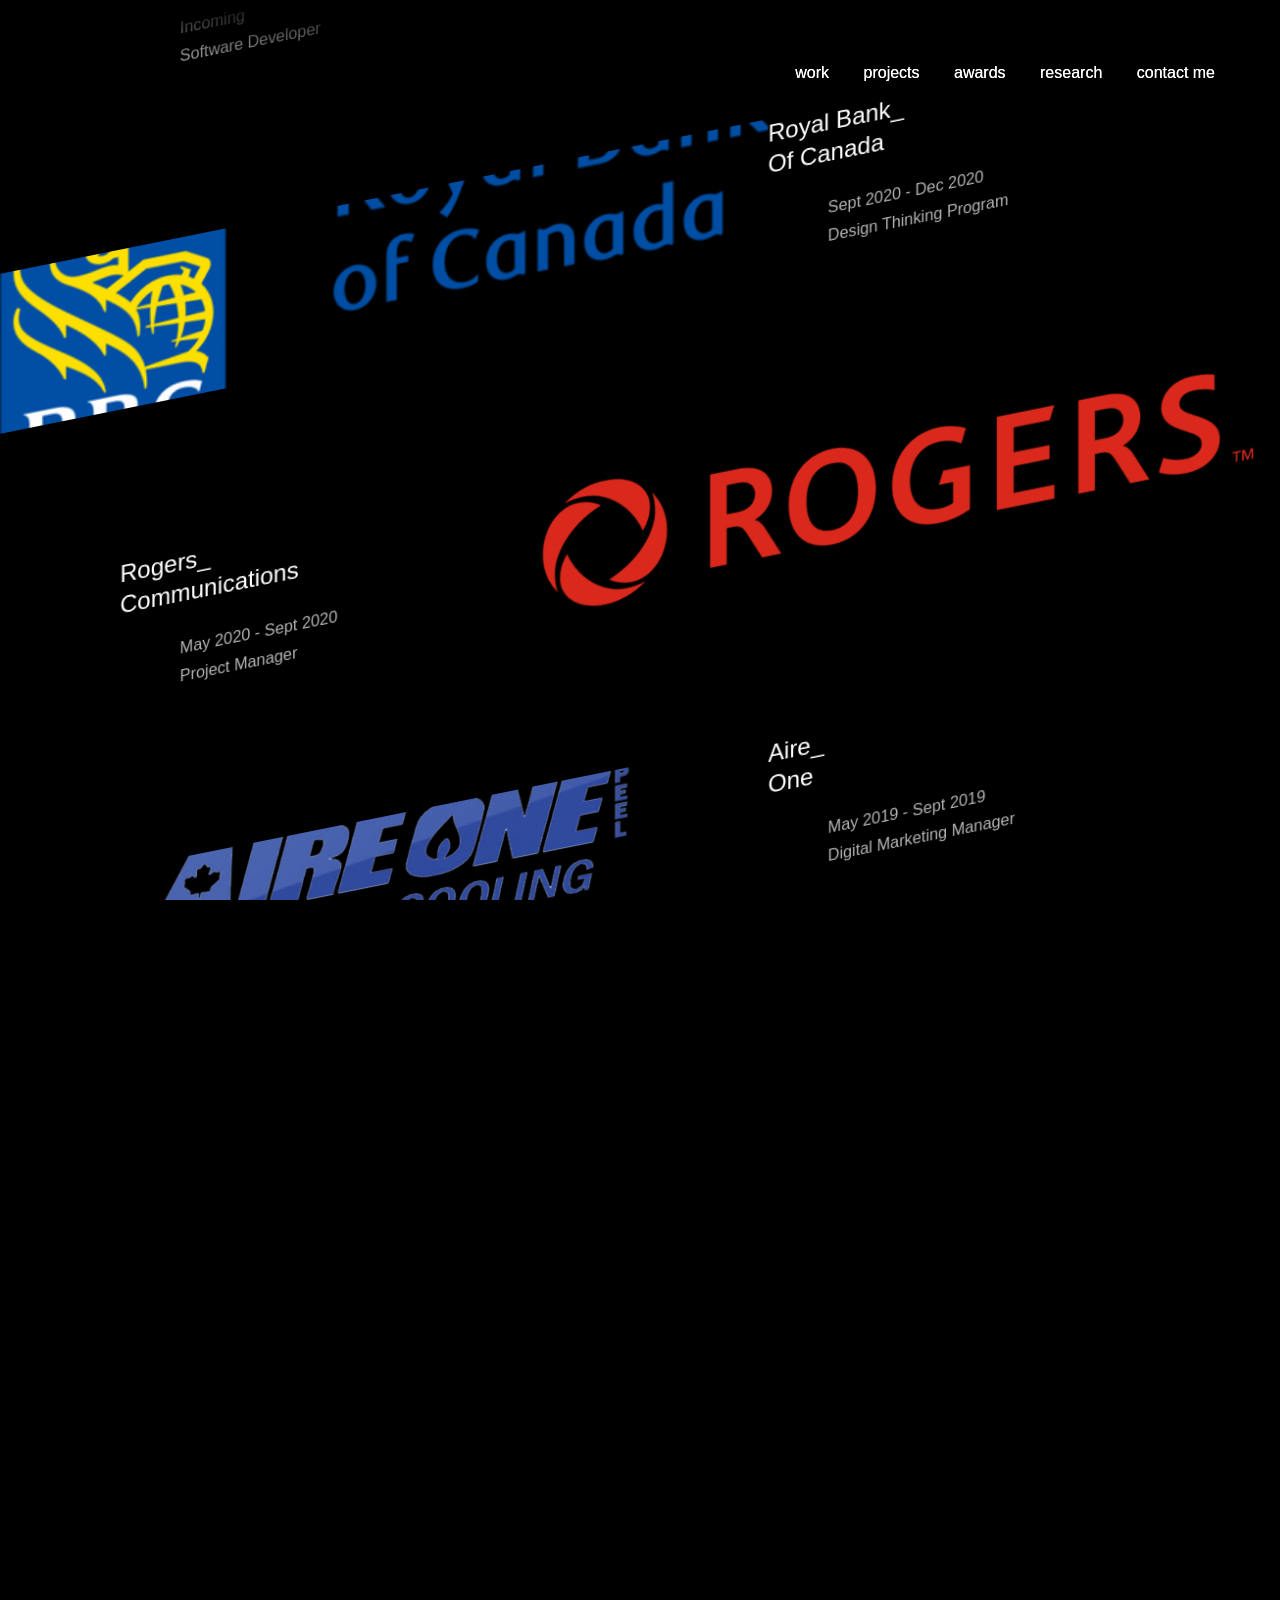
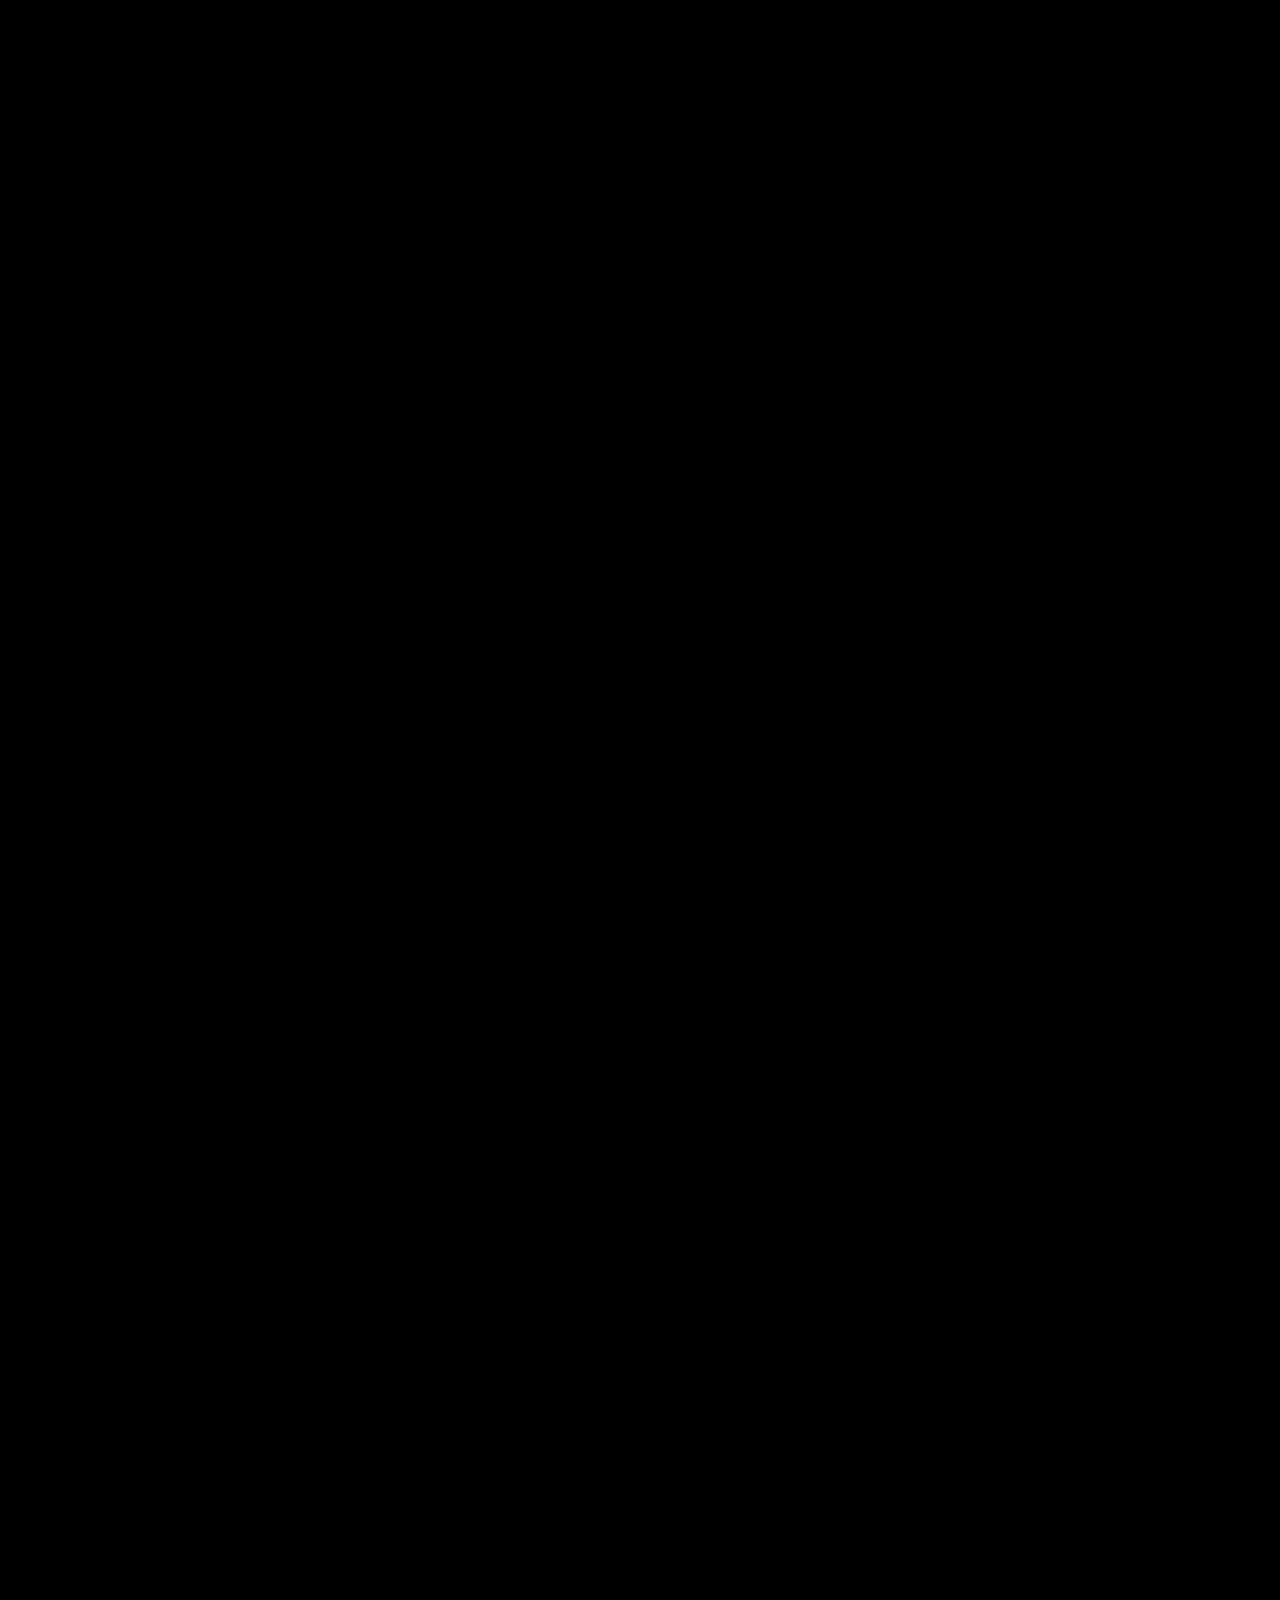
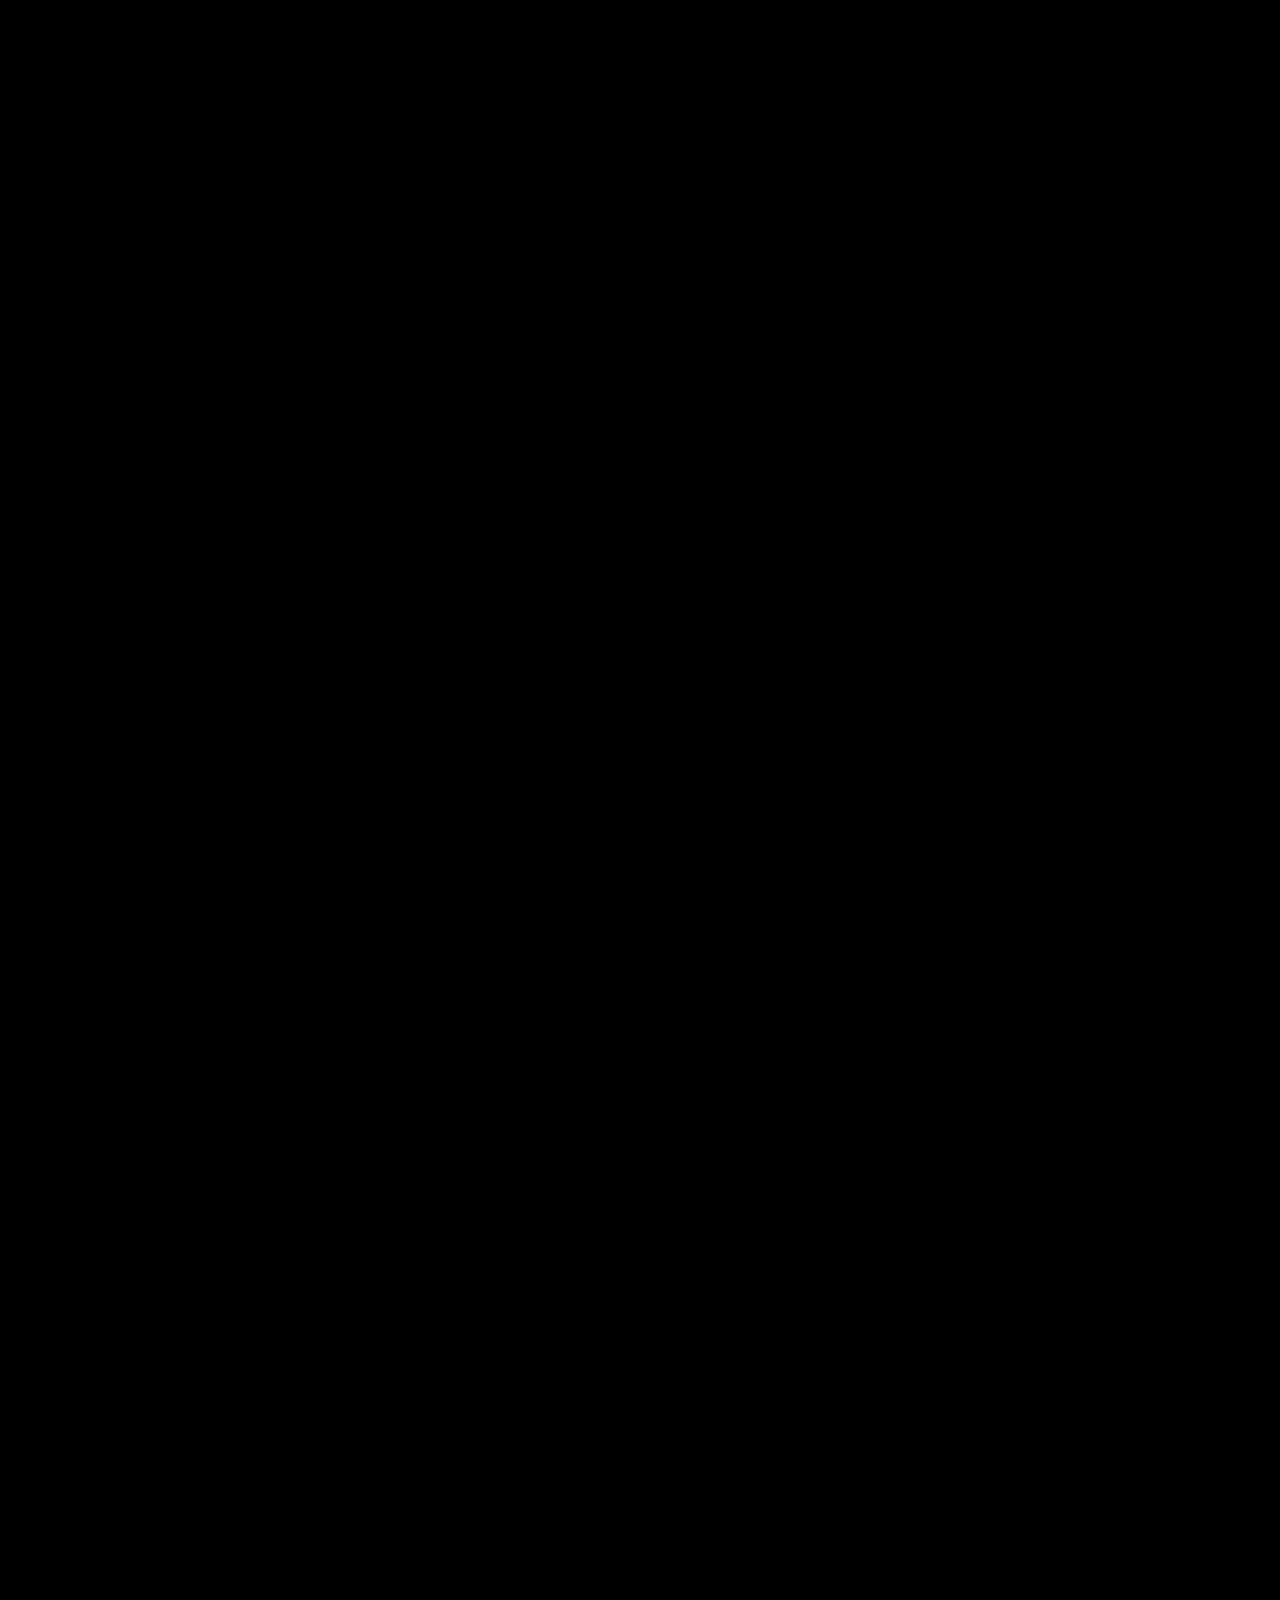
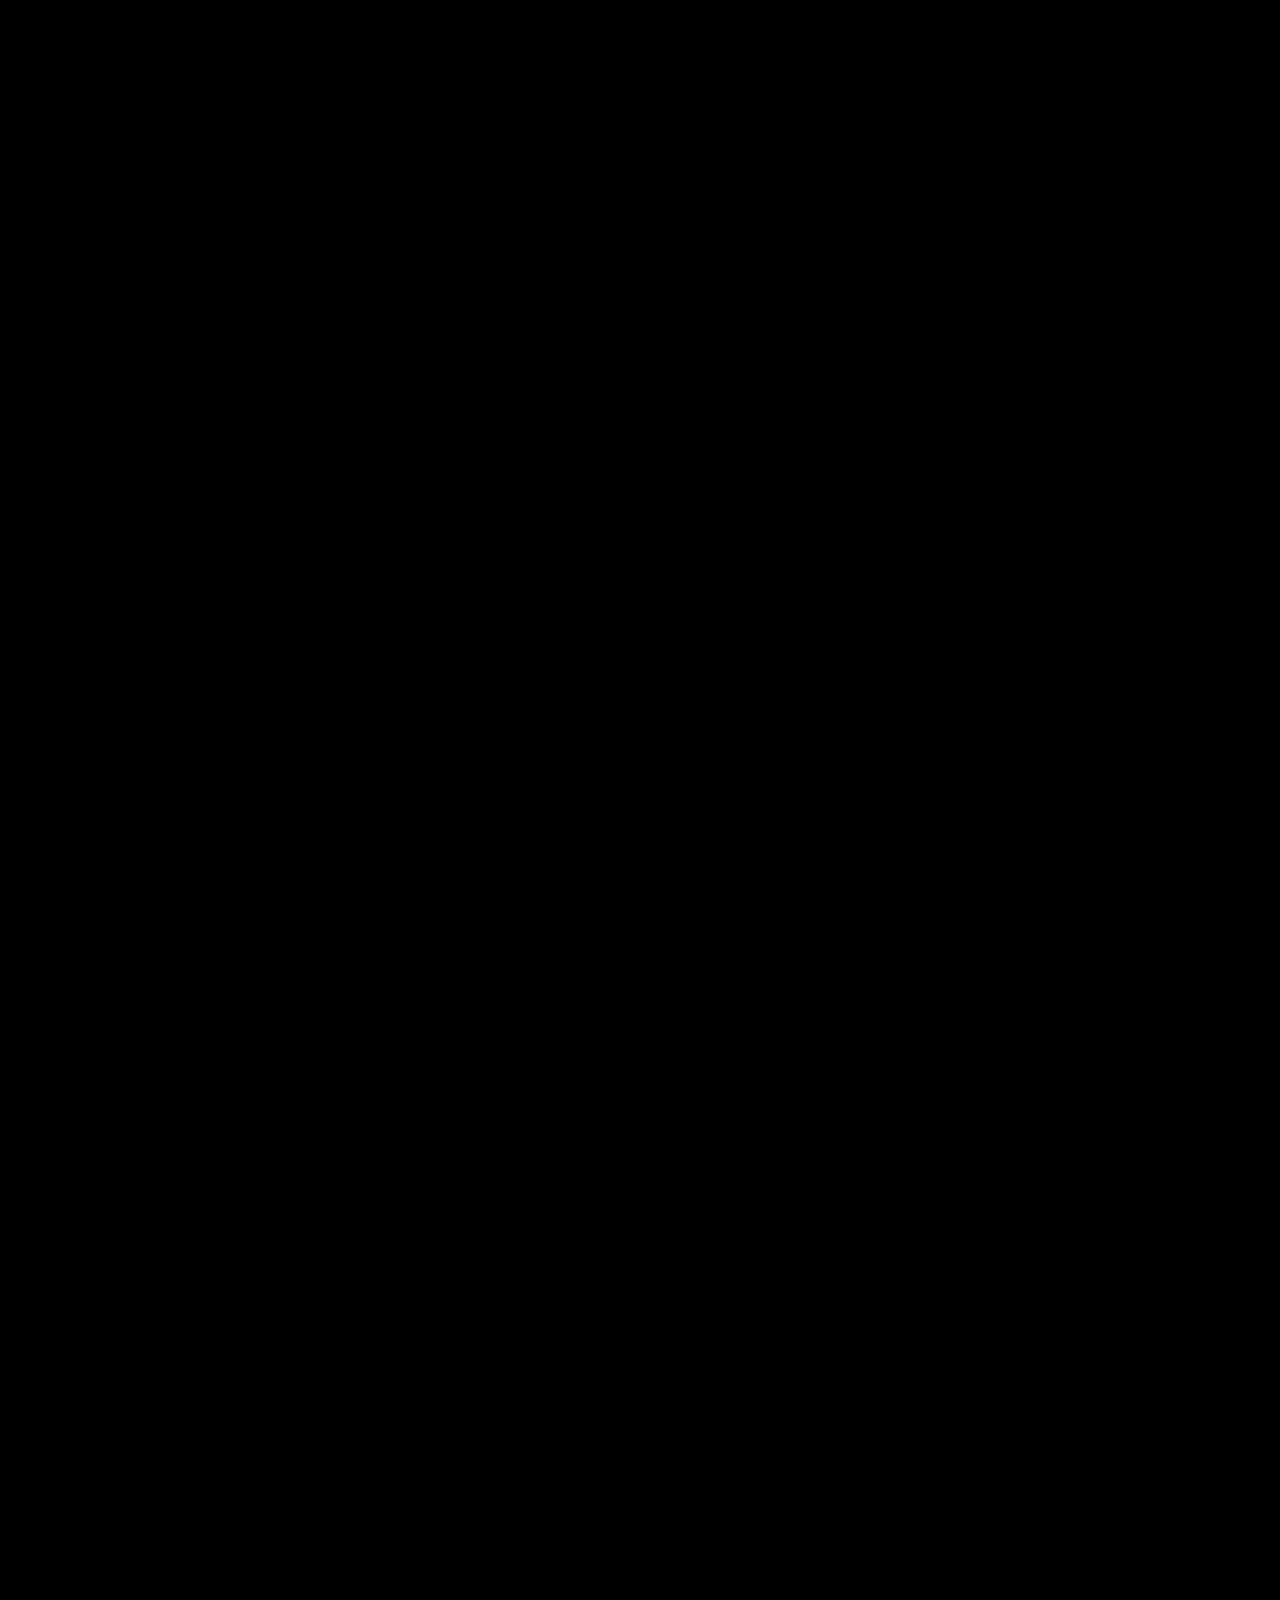
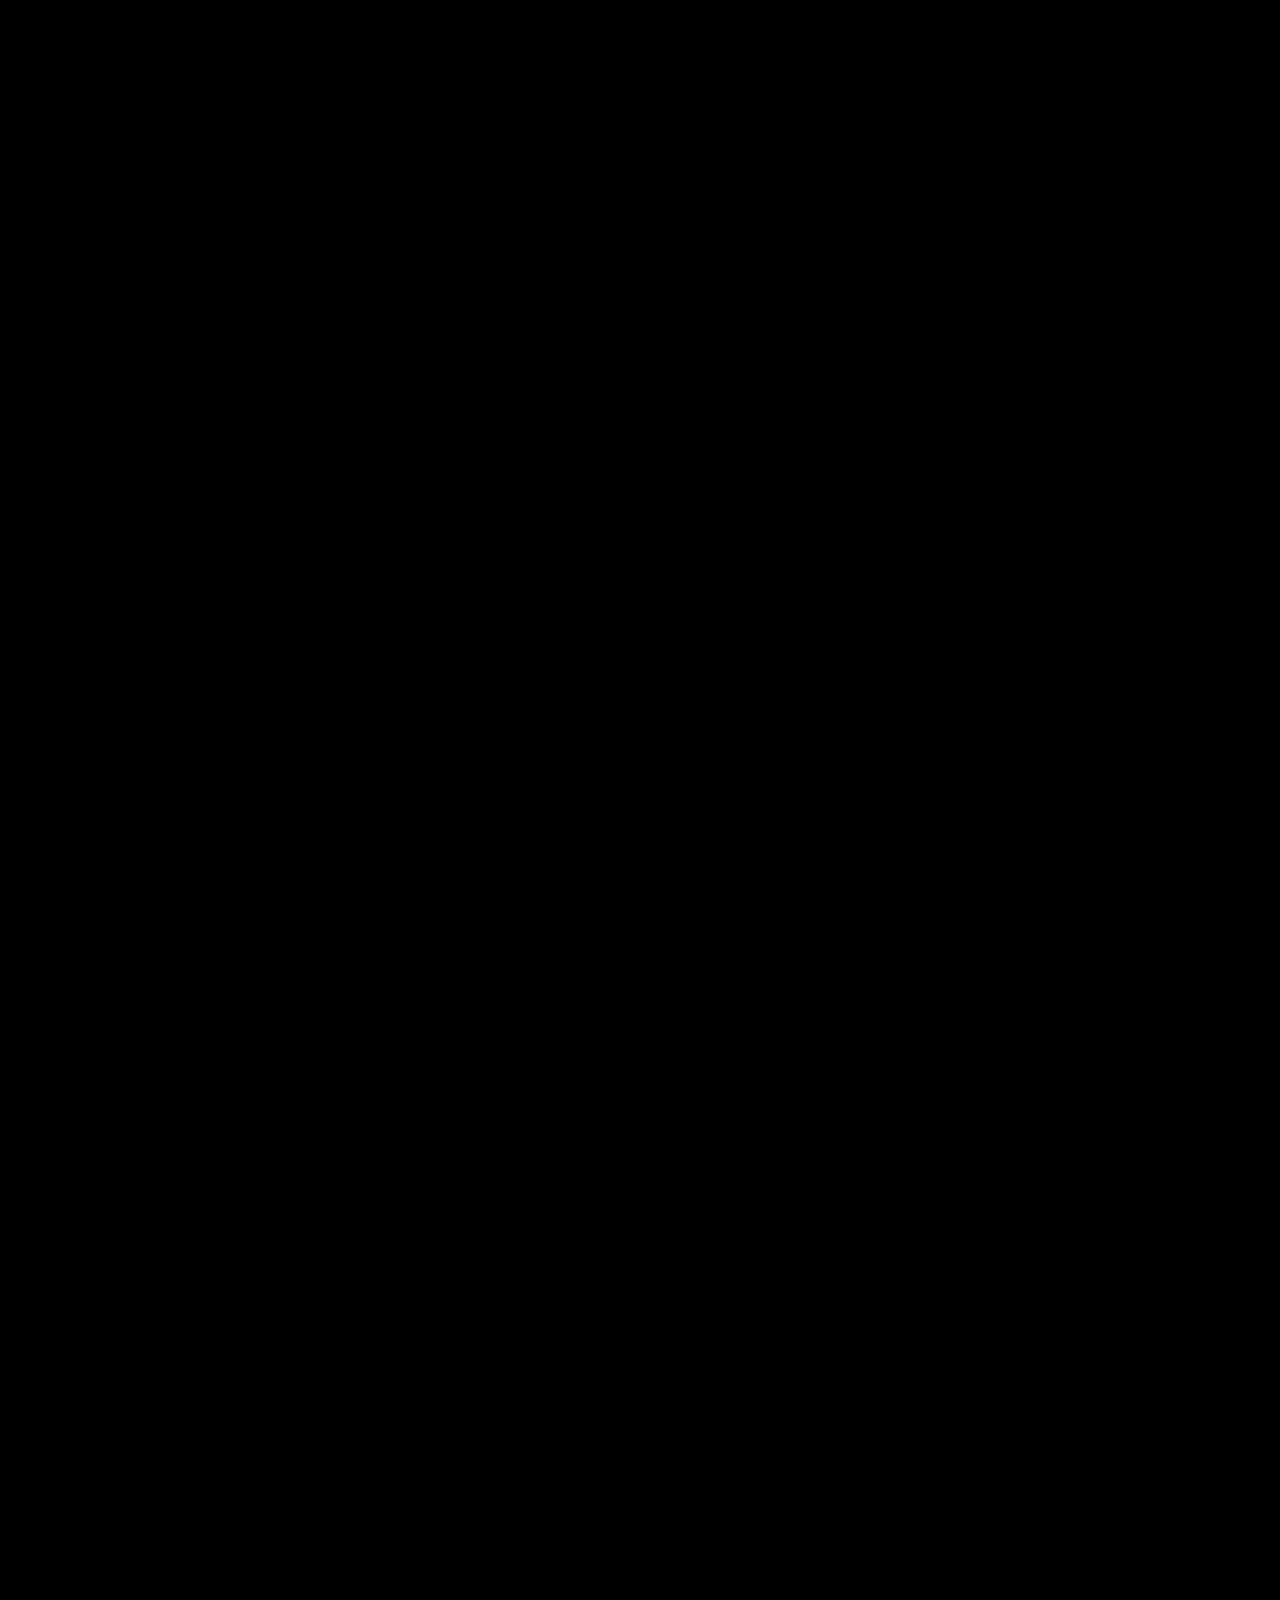
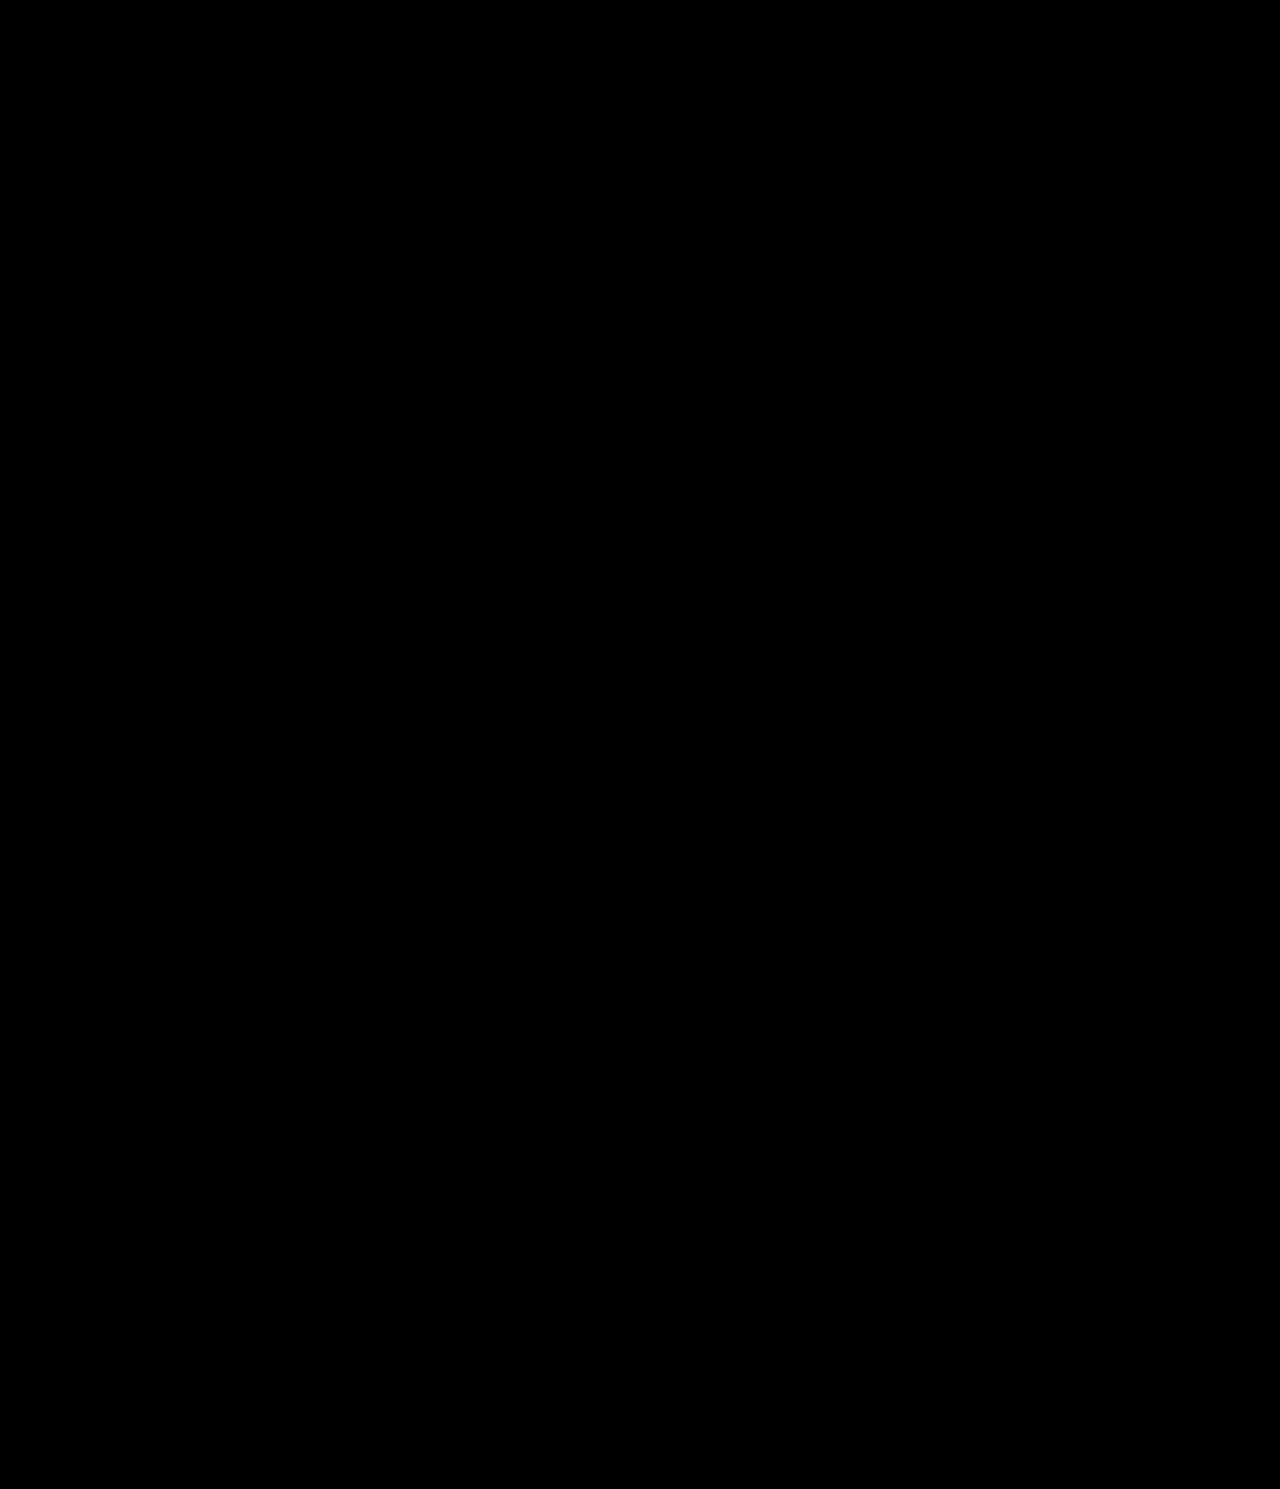
==== index.html @ f5208975 "Changed background" ====
<!DOCTYPE html>
<html lang="en">

<head>
    <meta charset="utf-8" />
    <meta http-equiv="X-UA-Compatible" content="IE=edge" />
    <meta name="viewport" content="width=device-width, minimum-scale=1, initial-scale=1, shrink-to-fit=no" />

    <title>
        Luke Edward 🤙🏽
    </title>

    <meta name="format-detection" content="telephone=no" />
    <link rel="apple-touch-icon" sizes="180x180" href="assets/img/favicon-192.png">
    <meta name="msapplication-tap-highlight" content="no" />
    <meta name="theme-color" content="#000000" />
    <meta name="msapplication-TileColor" content="#000000">

    <meta name="robots" content="index,follow,noodp">
    <!-- All Search Engines -->
    <meta name="googlebot" content="index,follow">
    <!-- Google Specific -->

    <meta name="description" content="Luke Edward. Project Manager and Developer. Website, UI/UX, iOS, Android. Developer based in Toronto." />
    <meta name="keywords" content="developer, designer" />
    <meta name="author" content="Luke Edward" />

    <link rel="manifest" href="asset-manifest.json">

    <!-- Favicons -->
    <link rel="shortcut icon" href="assets/img/favicon-32.png" sizes="16x16" type="image/png" />
    <link rel="icon" href="assets/img/favicon-32.png" sizes="32x32" type="image/png" />
    <link rel="icon" href="assets/img/favicon-48.png" sizes="48x48" type="image/png" />
    <link rel="icon" href="assets/img/favicon-62.png" sizes="62x62" type="image/png" />
    <link rel="icon" href="assets/img/favicon-96.html" sizes="96x96" type="image/png" />

    <!-- Canonical -->
    <link rel="canonical" href="index.html" />

    <!-- Facebook -->
    <meta property="og:locale" content="it_IT" />
    <meta property="og:type" content="website" />
    <meta property="og:title" content="Luke Edward. Project Manager and Developer." />
    <meta property="og:description" content="Luke Edward. Project Manager and Developer. Website, UI/UX, iOS, Android. Developer based in Toronto." />
    <meta property="og:url" content="index.html" />
    <meta property="og:site_name" content="Luke Edward" />
    <meta property="og:image" content="assets/img/showcase.jpg" />

    <!-- Twitter -->
    <meta name="twitter:card" content="summary" />
    <meta name="twitter:description" content="Luke Edward. Project Manager and Developer. Website, UI/UX, iOS, Android. Developer based in Toronto." />
    <meta name="twitter:title" content="Luke Edward. Project Manager and Developer." />
    <meta name="twitter:site" content="@lukevedward" />
    <meta name="twitter:creator" content="@lukevedward" />
    <meta name="twitter:image" content="assets/img/showcase.jpg">

    <!-- Custom css -->
    <link rel="stylesheet" href="assets/css/style.css" />

</head>

<body class="pd-home">
    <div id="loader">
        <div class="loader-wrap">
            <div class="des-wrap">
                <span class="des des--top">
                    <span class="des-inner des-inner--stroke">built different.</span>
                </span>
                <span class="des des--top">
                    <span class="des-inner">built different.</span>
                </span>
                <span class="des des--top">
                    <span class="des-inner des-inner--stroke">built different.</span>
                </span>
                <span class="des des--top">
                    <span class="des-inner des-inner--stroke">built different.</span>
                </span>
                <span class="des">
                    <span class="des-inner des-inner--top">built different.</span>
                </span>
                <span class="des des--full">
                    <span class="des-inner">built different.</span>
                </span>
                <span class="des">
                    <span class="des-inner des-inner--bottom">built different.</span>
                </span>
                <span class="des des--bottom">
                    <span class="des-inner des-inner--stroke">built different.</span>
                </span>
                <span class="des des--bottom">
                    <span class="des-inner des-inner--stroke">built different.</span>
                </span>
                <span class="des des--bottom">
                    <span class="des-inner">built different.</span>
                </span>
                <span class="des des--bottom ">
                    <span class="des-inner des-inner--stroke">built different.</span>
                </span>
            </div>
        </div>
    </div>
    <div id="scrollbar-wrapper">
        <div class="scrollbar"></div>
    </div>
    <svg class="hidden" viewBox="0 0 310 16">
        <defs>
            <clippath id="cp_up">
                <polygon id="cp_poly_up" points="0,0 310,0 310,8 0,8" />
            </clippath>
            <clippath id="cp_down">
                <polygon id="cp_poly_down" points="0,8 0,16 310,16 310,8" />
            </clippath>
        </defs>
    </svg>
    <div id="app"></div>
    <div class="lightbox">
        <div class="item-full">
            <div class="image">
                <div class="wrap-img">
                    <img src="assets/img/null.jpg" data-img="assets/img/be-barbara-case.jpg" data-img-webp="assets/img/webp/be-barbara-case.webp" alt="RBC" />
                </div>
                <div class="cta">
                    <svg width="136px" height="139px" viewBox="0 0 136 139" version="1.1" xmlns="http://www.w3.org/2000/svg" xmlns:xlink="http://www.w3.org/1999/xlink">
                        <g id="cta-wrap-21a" stroke="none" stroke-width="1" fill="none" fill-rule="evenodd">
                            <g id="Desktop-HD-Copy-4" transform="translate(-83.000000, -373.000000)">
                                <g id="cta-wrap-22a" transform="translate(83.000000, 373.000000)" fill="#ffffff" fill-rule="nonzero">
                                    <path d="M79.1553133,120.092271 L79.4827073,120.094608 L79.7612696,122.741993 C78.9010737,122.76614 78.0213008,122.814468 77.0586154,122.915764 C74.9144524,123.141376 74.4158175,123.658394 74.5205403,125.284362 L74.5205403,125.284362 L78.9888287,124.813504 L78.343723,125.057603 L79.4088287,127.932504 L74.8497503,128.41309 L75.8765172,138.17122 L72.1132923,138.567192 L71.0865254,128.809063 L67.6952472,129.165899 L67.3660372,126.037171 L70.7573154,125.680335 L70.65602,124.71765 C70.3797599,122.092144 71.8238398,120.679273 75.5870646,120.2833 C76.8779383,120.147472 77.5561939,120.076105 79.4827073,120.094608 Z M43.9767005,123.333549 C45.9908598,121.750221 49.0105517,121.733209 52.4522429,122.798214 C57.1600002,124.254993 60.4212349,127.037407 58.6783028,132.669902 L58.6783028,132.669902 L45.3116348,128.53369 C45.0996266,130.632833 46.7895284,131.869666 49.1854406,132.611062 C51.6654199,133.378473 53.3217041,133.384354 54.615634,132.402997 L54.615634,132.402997 L58.1884855,133.508589 C56.3933097,136.407469 52.8631138,136.950152 48.2814571,135.532394 C43.5736998,134.075615 40.4890873,131.094534 41.8938385,126.554911 C42.155182,125.710348 42.5095599,124.996452 42.9454522,124.403662 L43.0598287,124.252504 L43.346048,124.444419 C43.5399838,124.153769 43.6899906,123.867617 43.7989897,123.58532 L43.8518287,123.434504 Z M95.35826,113.066523 L104.580675,128.056755 L101.376513,130.028047 L96.4058287,121.948504 L99.7568307,130.823416 L96.2373512,132.152291 L95.4369179,130.03237 C94.2209498,132.043546 92.1987129,133.912348 89.2555224,135.023629 C86.0241874,136.243707 82.5634829,136.233494 80.8359696,131.782797 L80.8359696,131.782797 L79.4088287,127.932504 L80.2976747,127.83985 L79.9684647,124.711122 L78.9888287,124.813504 L81.8837842,123.720957 L83.9120666,129.092795 C84.8834662,131.665514 86.2530276,132.676937 89.1550546,131.581198 C91.521956,130.687511 93.6155926,128.509559 94.2246112,126.821617 L94.2246112,126.821617 L91.6601162,120.029639 L94.5528287,118.936504 L92.1540979,115.037815 L95.35826,113.066523 Z M29.7720073,114.277026 C31.7515993,112.307908 35.1277043,113.909215 38.6693303,116.272358 C42.2540155,118.664232 44.6939068,120.889379 43.8594916,123.4164 L43.8518287,123.434504 L43.8156054,123.465369 C43.5508243,123.690822 43.3046938,123.945116 43.0786538,124.229448 L43.0598287,124.252504 L40.1984145,122.344167 C40.7786111,121.47463 39.8670864,120.529906 37.1581649,118.703143 L36.8989284,118.529275 C33.9342968,116.551131 32.9459586,116.209038 32.5307925,116.831244 C32.0789941,117.508351 32.5730355,117.996686 36.1048135,120.749975 C40.1062752,123.869555 42.9061412,125.896447 40.9890505,128.769578 C38.9620629,131.80741 35.8629214,130.506501 31.7087772,127.734656 C27.554633,124.962812 24.0657044,121.867845 26.3613289,118.427408 L26.3613289,118.427408 L29.4906622,120.515449 C28.7213838,121.668362 29.617838,122.901266 33.1131752,125.233523 C36.4987112,127.492515 37.1942463,127.639236 37.7559417,126.797427 C38.3054262,125.973918 37.8296531,125.577116 34.2002528,122.811585 C30.1904545,119.786944 28.0985969,117.939639 28.8359163,115.768949 L28.8768287,115.654504 L29.0160028,115.475234 C29.2431764,115.170499 29.4347673,114.862943 29.5920033,114.55226 L29.6758287,114.377504 Z M51.585774,125.523891 C49.1268115,124.762984 47.2538561,124.713084 46.1466145,126.281883 L46.1466145,126.281883 L55.5411123,129.188937 C55.4714146,127.255944 53.8555856,126.226266 51.585774,125.523891 Z M98.7498793,110.593786 L109.183245,124.767878 L106.153533,126.99801 L95.7201671,112.823918 L98.7498793,110.593786 Z M95.1795958,118.700764 L94.5528287,118.936504 L96.4058287,121.948504 L95.1795958,118.700764 Z M21.0528932,100.912869 C23.4129846,102.374283 25.4591223,104.043652 27.2067854,106.109592 C29.7959159,109.170245 30.8305767,111.869898 29.6822321,114.365472 L29.6758287,114.377504 L29.6475588,114.40759 C29.5250306,114.543058 29.4082988,114.693315 29.2976836,114.859093 C29.1242907,115.118956 28.9890362,115.372 28.8905829,115.620428 L28.8768287,115.654504 C28.5856722,116.022082 28.2443329,116.382451 27.8492798,116.739375 L27.6472673,116.917553 L22.658777,121.13752 L20.2148904,118.248562 L21.4410177,117.211332 C19.1067094,116.189161 16.935235,114.712267 14.9602336,112.377587 C12.6158076,109.606203 12.0425193,107.12313 14.2764223,105.23338 C16.8462507,103.059458 20.0395233,105.199215 22.6965395,108.340117 C24.1316125,110.036539 25.184276,111.82593 25.8416387,113.488667 C27.7228202,111.897299 25.827942,109.350759 24.6912506,108.007058 C23.5971851,106.713746 22.1439988,105.234358 19.8200875,103.713521 L19.8200875,103.713521 Z M21.1137395,110.284206 C19.2950332,108.134284 17.8314499,107.153562 16.8236741,108.006081 C15.7823058,108.887017 16.5082171,109.915447 17.7727863,111.410314 C19.0941901,112.972367 21.3999881,114.710238 23.2886067,115.648381 L23.2886067,115.648381 L24.0612348,114.994783 C23.5278452,113.717043 22.6624816,112.114999 21.1137395,110.284206 Z M112.06361,101.86283 C114.83752,97.896594 118.089906,96.0100256 121.561853,97.6865335 L121.561853,97.6865335 L119.355334,100.841494 C117.69518,100.297886 116.20514,101.430356 114.641663,103.665871 C112.788188,106.316038 112.356512,108.430327 114.573998,109.981195 C116.773456,111.519454 118.611343,110.388641 120.464819,107.738474 C122.028295,105.50296 122.580861,103.714838 121.500707,102.341927 L121.500707,102.341927 L123.707225,99.1869664 C126.473086,101.873062 125.816781,105.57528 123.042872,109.541516 C119.966354,113.940432 116.312036,115.787516 112.417914,113.064041 C108.505763,110.327958 108.987092,106.261746 112.06361,101.86283 Z M9.09773445,87.6580785 C13.4452779,85.685785 16.6989183,88.1716619 18.9166124,93.060144 C20.9161727,97.4677918 20.8824509,101.227581 17.6709265,103.360936 L17.6709265,103.360936 L16.0803671,99.8548529 C17.3939642,98.7032962 17.1786663,96.8441687 16.0516414,94.3598582 C14.7155716,91.4147481 13.1162139,89.966087 10.6519381,91.0840229 C8.20769708,92.19287 8.24434327,94.3504661 9.58041308,97.2955762 C10.707438,99.7798867 11.9645435,101.166391 13.6962304,100.936433 L13.6962304,100.936433 L15.2867897,104.442517 C11.5662863,105.453925 8.71500231,103.002938 6.71544204,98.5952904 C4.49774793,93.7068083 4.77022574,89.6212831 9.09773445,87.6580785 Z M131.495824,64.6505195 L131.695066,64.6587433 C135.340237,64.8819661 135.775337,68.2147926 135.470087,73.1994548 C135.164836,78.1841171 134.245639,82.756482 130.117372,82.5036755 L130.117372,82.5036755 L130.347319,78.7487096 C131.730727,78.8334267 132.345146,77.4383736 132.601987,73.2442305 C132.850759,69.1818405 132.627595,68.506938 131.617487,68.4450811 C130.629338,68.3845688 130.525809,68.9953829 129.961988,73.5233866 C129.339643,78.7279353 128.774403,81.4821634 126.271097,81.7492507 L126.233829,81.7515044 L126.445562,81.7776923 C126.906664,81.8415949 127.390611,81.9519268 127.89894,82.1102441 L128.155143,82.1934087 L134.326929,84.3386841 L133.084548,87.9129174 L131.567576,87.3856275 C131.876171,89.9151724 131.710482,92.5360622 130.706464,95.4245415 C129.514645,98.8533118 127.669298,100.610869 124.905501,99.6501899 C121.726096,98.5450481 121.942124,94.7072253 123.292853,90.8212856 C124.022391,88.7224626 125.026631,86.9054533 126.123105,85.4931624 C123.795697,84.6841697 122.56854,87.6115427 121.990688,89.2739768 C121.434505,90.8740696 120.900992,92.8779917 120.775086,95.6524567 L120.775086,95.6524567 L117.736921,96.017169 C117.793262,93.2418151 118.188425,90.6308155 119.076872,88.074823 C120.425996,84.1935012 122.280111,81.9109476 125.129254,81.7237161 L125.182829,81.7205044 L125.172007,81.7198613 C122.206407,81.2501735 121.806412,77.5380563 122.046363,73.2219714 L122.062175,72.9514535 C122.337288,68.4589282 123.083569,65.1371367 125.983189,64.8142086 L126.036829,64.8085044 L126.094465,64.8268475 C126.297777,64.8848769 126.506931,64.9317173 126.722002,64.9669713 L126.759829,64.9715044 L126.540054,68.5749738 C125.496675,68.5110794 125.138883,69.7741575 124.923201,73.0343416 L124.903381,73.3458552 C124.685537,76.9031913 124.887186,77.9294357 125.633788,77.975156 C126.446266,78.0249105 126.619705,77.352254 127.222065,72.9147752 C127.904651,67.8870964 128.247524,64.447623 131.695066,64.6587433 Z M128.32583,86.2588162 C127.497613,87.3684019 126.559271,88.9288229 125.771947,91.1938894 C124.847384,93.8537839 124.748371,95.6127861 125.995197,96.046175 C127.283583,96.4940103 127.799205,95.3456417 128.442065,93.4961838 C129.113818,91.5636041 129.435749,88.6942383 129.28173,86.5910811 L129.28173,86.5910811 Z M17.7575064,73.3289481 L18.1533225,77.0700674 L0.651009952,78.9218384 L0.255193907,75.1807191 L17.7575064,73.3289481 Z M17.6246374,69.0665801 L17.7244148,72.8272567 L0.130606155,73.2940517 L0.0308287217,69.5333751 L10.2338287,69.2625044 L12.9545511,69.6792042 L13.0288287,69.1885044 L17.6246374,69.0665801 Z M6.84063854,39.7762664 L15.8998655,43.5453181 L17.2097377,40.3969321 L20.1143778,41.6053948 L18.8045056,44.7537809 L19.698241,45.1256156 C22.1357011,46.1397102 22.6850379,48.0838812 21.2315023,51.5775742 C20.7329058,52.7759921 20.4709313,53.4056693 19.5325911,55.08832 L19.5325911,55.08832 L17.0748187,54.0657746 C17.465336,53.2989524 17.8439919,52.5033673 18.2158265,51.6096319 C19.0440038,49.6190394 18.828718,48.9337686 17.3509699,48.2474738 L17.3509699,48.2474738 L15.5848287,52.4895044 L15.1045706,55.6307751 L9.4286573,54.762114 C6.71030802,54.3460885 5.15698184,55.0431206 4.68770513,58.1094186 C4.30496171,60.6103 5.17532533,63.5032665 6.34723178,64.8621952 L6.34723178,64.8621952 L13.5236739,65.9605024 L13.0288287,69.1885044 L10.2338287,69.2625044 L0.145689249,67.7188923 L0.714812066,64.0001905 L2.95473188,64.3429954 C1.79901256,62.2966033 1.16298485,59.6175496 1.63891796,56.507758 C2.16144593,53.0935113 3.86851234,50.0831119 8.5942231,50.7618385 L8.5942231,50.7618385 L12.6298287,51.4045044 L14.4463299,47.039011 L5.38710291,43.2699593 L6.84063854,39.7762664 Z M126.487119,47.2318328 L129.391645,60.9190455 C131.327828,60.0808654 131.583954,58.0024229 131.063331,55.5490546 C130.524441,53.0096032 129.72217,51.5605784 128.234548,50.909197 L128.234548,50.909197 L127.458181,47.2506653 C130.864405,47.4049458 133.059142,50.2227315 134.054719,54.9142604 C135.077697,59.7349139 133.978503,63.8814128 129.330016,64.8678556 C128.465199,65.051376 127.66912,65.089967 126.939046,64.9983484 L126.759829,64.9715044 L126.771345,64.798049 C126.56209,64.7852347 126.362191,64.7852723 126.171212,64.7976865 L126.036829,64.8085044 L125.893098,64.7651032 C123.36704,63.9361392 121.774369,61.3332223 120.965158,57.7640434 L120.902898,57.4802734 C119.879921,52.6596198 120.719552,48.4557526 126.487119,47.2318328 L126.487119,47.2318328 Z M124.977091,51.6679228 C123.323306,52.6710751 123.211945,54.583858 123.705166,56.9081017 C124.239489,59.4260324 125.10895,61.085698 127.01848,61.2877091 L127.01848,61.2877091 Z M12.6298287,51.4045044 L12.3420835,52.0967409 L15.2467236,53.3052036 L15.5848287,52.4895044 L15.6770216,51.8903265 L12.6298287,51.4045044 Z M102.842354,9.94455916 L105.761201,12.3179485 L104.331615,14.0760843 C106.68148,14.1153873 109.313851,14.9231497 111.754758,16.9079139 C114.434635,19.0869906 116.166569,22.0831524 113.188863,25.8149451 L113.188863,25.8149451 L110.587829,28.9745044 L113.394146,32.7270537 L121.251957,26.8508177 L123.518129,29.8811843 L115.660318,35.7574203 L117.702507,38.4882739 L115.183075,40.3723585 L113.140885,37.6415049 L112.365675,38.2212232 C110.251466,39.8022733 108.298586,39.2847465 106.032415,36.2543799 C105.255065,35.2148937 104.846627,34.668723 103.87655,33.0041671 L103.87655,33.0041671 L106.008378,31.4099416 C106.469364,32.1365859 106.961144,32.8676732 107.540862,33.6428832 C108.832053,35.3694874 109.531425,35.5332639 110.874713,34.6111383 L110.874713,34.6111383 L108.137829,30.9515044 L105.694101,28.9645026 L109.316642,24.5094205 C111.051576,22.3757605 111.236832,20.6833196 108.830064,18.7263143 C106.867096,17.1301753 103.931617,16.4162085 102.166418,16.738892 L102.166418,16.738892 L97.5861929,22.3717544 L95.1498287,20.3895044 L96.7298287,17.4605044 L102.842354,9.94455916 Z M20.7564529,20.1543225 C24.2329099,16.6615541 28.305531,15.3141724 31.6735577,18.6664702 C32.3001538,19.2901402 32.7678226,19.9355214 33.0903816,20.5968517 L33.1728287,20.7755044 L32.9035666,20.9246817 C33.0725908,21.2304911 33.2578067,21.4952175 33.4584428,21.7217508 L33.5108287,21.7785044 L33.5172537,21.8032263 C34.0848393,24.3132862 32.779369,26.9943556 30.3007446,29.554554 L30.097218,29.761867 C26.6207611,33.2546354 22.6420604,34.8506995 18.4632125,30.691367 L18.4632125,30.691367 L28.333867,20.7743996 C26.5732737,19.6117909 24.6931087,20.5340185 22.9238405,22.3115882 C21.0924926,24.1515287 20.3180998,25.6156419 20.5863071,27.2173226 L20.5863071,27.2173226 L17.9479246,29.8680843 C16.2142932,26.9319838 17.3731154,23.5535346 20.7564529,20.1543225 Z M110.113467,28.3400695 L107.594035,30.2241541 L108.137829,30.9515044 L108.630017,31.3517714 L110.587829,28.9745044 L110.113467,28.3400695 Z M29.9403537,22.5596247 L23.0029597,29.5295688 C24.7472321,30.3655315 26.409536,29.412701 28.0856848,27.7286876 C29.9015128,25.9043399 30.8155119,24.2687795 29.9403537,22.5596247 L29.9403537,22.5596247 Z M98.014995,7.1563849 L101.325873,8.94264711 L96.7298287,17.4605044 L94.667346,19.998365 L95.1498287,20.3895044 L92.9690905,24.4321336 L89.6582128,22.6458713 L98.014995,7.1563849 Z M35.3290147,9.07694216 C39.6998239,6.66114759 44.0519294,4.98465685 46.0526756,8.60453403 L46.0526756,8.60453403 L42.7601277,10.4243617 C42.0896649,9.21131772 40.5826972,9.44095308 36.9050561,11.4736261 C33.3429429,13.4424454 32.8930101,13.9927694 33.3825544,14.878484 C33.8614564,15.744944 34.4325139,15.5047245 38.5565791,13.5520859 C42.9967766,11.423239 45.584782,10.4116692 47.1820093,11.9298755 L47.1938287,11.9415044 L47.2756456,12.1350617 C47.5242904,12.7037603 47.8220843,13.1946976 48.1677848,13.6129049 L48.2038287,13.6555044 L48.2199813,13.7104429 C48.8694576,16.2439633 46.0833599,18.4142848 42.5475766,20.3945937 L42.3107766,20.5263347 C38.5391273,22.610967 35.4416286,23.7554546 33.5806687,21.8531106 L33.5108287,21.7785044 L33.4671149,21.6000885 C33.3947534,21.329753 33.3002799,21.0615084 33.1828098,20.7957234 L33.1728287,20.7755044 L36.2153691,19.0942118 C36.721038,20.0091002 37.9789806,19.6336516 40.8462783,18.0671513 L41.1198285,17.9168055 C44.2390844,16.1927583 44.9970918,15.472158 44.6352547,14.8174994 C44.2414909,14.1050767 43.5807426,14.319459 39.5124115,16.1910192 C34.9029198,18.3114112 31.8160836,19.8667191 30.1452477,16.8437366 C28.3786314,13.6474621 30.9582056,11.4927367 35.3290147,9.07694216 Z M92.8613552,4.82727332 L96.3110163,6.32810054 L89.2896024,22.4668659 L85.8399413,20.9660387 L92.8613552,4.82727332 Z M56.6840649,1.37060953 C60.2302158,0.594907291 62.6930386,1.24974769 63.3183016,4.10816021 C64.0375891,7.39640921 60.6526216,9.21782265 56.6336506,10.0969519 C54.4629764,10.5717757 52.3890173,10.6651205 50.611915,10.4683274 C51.1384523,12.8754117 54.2755859,12.3918616 55.9949317,12.0157635 C57.6498022,11.6537691 59.637125,11.0614112 62.0683915,9.71885721 L62.0683915,9.71885721 L63.9670459,12.1185604 C61.5713749,13.5208886 59.1387667,14.5484533 56.4952724,15.1267041 C52.774799,15.9405385 49.9985393,15.666825 48.2996656,13.7663333 L48.2038287,13.6555044 L48.1715637,13.5410016 C48.1001419,13.3143573 48.0011033,13.084813 47.8725614,12.8522468 C47.6947729,12.5305806 47.5011092,12.2601343 47.289386,12.0373263 L47.1938287,11.9415044 L47.1847101,11.9181448 C47.0369988,11.5505088 46.908547,11.1522516 46.7996581,10.7221448 L46.7366748,10.460249 L45.3404107,4.07717739 L49.0370044,3.26856657 L49.3801938,4.83746968 C51.375581,3.25245921 53.6967015,2.0240799 56.6840649,1.37060953 Z M63.4866414,5.38187881 C64.3739297,1.62983785 67.8887201,0.294396281 72.7162647,0.641403135 C78.0704504,1.02626528 81.5303627,3.21596093 81.1896651,7.95573193 C80.8473901,12.7174463 77.1098724,14.3897863 71.7556866,14.0049241 C66.9281421,13.6579173 63.6404834,11.8335115 63.2989422,7.99314154 L63.2989422,7.99314154 L67.1390344,8.26916972 C67.5238572,9.97314491 69.2602614,10.6714345 71.981241,10.8670202 C75.2069185,11.0988839 77.243338,10.3850492 77.4373463,7.68601297 C77.6297774,5.00892009 75.7163877,4.01117075 72.4907102,3.77930708 C69.7697306,3.5837214 67.9513065,4.02648778 67.3267336,5.65790699 L67.3267336,5.65790699 Z M59.6761084,5.06251257 C59.3846324,3.73001952 58.1360923,3.89053026 56.22332,4.30893935 C54.2245804,4.74615334 51.6099626,5.97117311 49.8973287,7.20157026 L49.8973287,7.20157026 L50.113585,8.19019415 C51.4924177,8.31646525 53.3131763,8.30102697 55.655785,7.78859337 C58.4067385,7.18683648 59.9581819,6.35202198 59.6761084,5.06251257 Z" id="cta-wrap-23a"></path>
                                </g>
                            </g>
                        </g>
                    </svg>
                    <a href="https://www.eng.uwo.ca/rbcdt/" class="link" rel="noreferrer" target="_blank"></a>
                </div>
            </div>
            <div class="content">
                <h2 class="item-full-title">
                    <span class="s-01"><span>Royal Bank</span></span>
                    <span class="s-01"><span>Of Canada</span></span>
                </h2>
                <p>
                    <span class="p-01"><span>Sept 2020 - Dec 2020</span></span>
                    <span class="p-01"><span>Design Thinking Program</span></span>
                </p>
            </div>
        </div>
        <div class="item-full">
            <div class="image">
                <div class="wrap-img">
                    <img src="assets/img/webp/be-paolo-case.webp" data-img="assets/img/be-paolo-case.jpg" data-img-webp="assets/img/webp/be-paolo-case.webp" alt="Rogers Communications" />
                </div>
                <div class="cta">
                    <svg width="136px" height="139px" viewBox="0 0 136 139" version="1.1" xmlns="http://www.w3.org/2000/svg" xmlns:xlink="http://www.w3.org/1999/xlink">
                        <g id="cta-wrap-11a" stroke="none" stroke-width="1" fill="none" fill-rule="evenodd">
                            <g id="cta-wrap-12a" transform="translate(-83.000000, -373.000000)">
                                <g id="cta-wrap-13a" transform="translate(83.000000, 373.000000)" fill="#ffffff" fill-rule="nonzero">
                                    <path d="M79.1553133,120.092271 L79.4827073,120.094608 L79.7612696,122.741993 C78.9010737,122.76614 78.0213008,122.814468 77.0586154,122.915764 C74.9144524,123.141376 74.4158175,123.658394 74.5205403,125.284362 L74.5205403,125.284362 L78.9888287,124.813504 L78.343723,125.057603 L79.4088287,127.932504 L74.8497503,128.41309 L75.8765172,138.17122 L72.1132923,138.567192 L71.0865254,128.809063 L67.6952472,129.165899 L67.3660372,126.037171 L70.7573154,125.680335 L70.65602,124.71765 C70.3797599,122.092144 71.8238398,120.679273 75.5870646,120.2833 C76.8779383,120.147472 77.5561939,120.076105 79.4827073,120.094608 Z M43.9767005,123.333549 C45.9908598,121.750221 49.0105517,121.733209 52.4522429,122.798214 C57.1600002,124.254993 60.4212349,127.037407 58.6783028,132.669902 L58.6783028,132.669902 L45.3116348,128.53369 C45.0996266,130.632833 46.7895284,131.869666 49.1854406,132.611062 C51.6654199,133.378473 53.3217041,133.384354 54.615634,132.402997 L54.615634,132.402997 L58.1884855,133.508589 C56.3933097,136.407469 52.8631138,136.950152 48.2814571,135.532394 C43.5736998,134.075615 40.4890873,131.094534 41.8938385,126.554911 C42.155182,125.710348 42.5095599,124.996452 42.9454522,124.403662 L43.0598287,124.252504 L43.346048,124.444419 C43.5399838,124.153769 43.6899906,123.867617 43.7989897,123.58532 L43.8518287,123.434504 Z M95.35826,113.066523 L104.580675,128.056755 L101.376513,130.028047 L96.4058287,121.948504 L99.7568307,130.823416 L96.2373512,132.152291 L95.4369179,130.03237 C94.2209498,132.043546 92.1987129,133.912348 89.2555224,135.023629 C86.0241874,136.243707 82.5634829,136.233494 80.8359696,131.782797 L80.8359696,131.782797 L79.4088287,127.932504 L80.2976747,127.83985 L79.9684647,124.711122 L78.9888287,124.813504 L81.8837842,123.720957 L83.9120666,129.092795 C84.8834662,131.665514 86.2530276,132.676937 89.1550546,131.581198 C91.521956,130.687511 93.6155926,128.509559 94.2246112,126.821617 L94.2246112,126.821617 L91.6601162,120.029639 L94.5528287,118.936504 L92.1540979,115.037815 L95.35826,113.066523 Z M29.7720073,114.277026 C31.7515993,112.307908 35.1277043,113.909215 38.6693303,116.272358 C42.2540155,118.664232 44.6939068,120.889379 43.8594916,123.4164 L43.8518287,123.434504 L43.8156054,123.465369 C43.5508243,123.690822 43.3046938,123.945116 43.0786538,124.229448 L43.0598287,124.252504 L40.1984145,122.344167 C40.7786111,121.47463 39.8670864,120.529906 37.1581649,118.703143 L36.8989284,118.529275 C33.9342968,116.551131 32.9459586,116.209038 32.5307925,116.831244 C32.0789941,117.508351 32.5730355,117.996686 36.1048135,120.749975 C40.1062752,123.869555 42.9061412,125.896447 40.9890505,128.769578 C38.9620629,131.80741 35.8629214,130.506501 31.7087772,127.734656 C27.554633,124.962812 24.0657044,121.867845 26.3613289,118.427408 L26.3613289,118.427408 L29.4906622,120.515449 C28.7213838,121.668362 29.617838,122.901266 33.1131752,125.233523 C36.4987112,127.492515 37.1942463,127.639236 37.7559417,126.797427 C38.3054262,125.973918 37.8296531,125.577116 34.2002528,122.811585 C30.1904545,119.786944 28.0985969,117.939639 28.8359163,115.768949 L28.8768287,115.654504 L29.0160028,115.475234 C29.2431764,115.170499 29.4347673,114.862943 29.5920033,114.55226 L29.6758287,114.377504 Z M51.585774,125.523891 C49.1268115,124.762984 47.2538561,124.713084 46.1466145,126.281883 L46.1466145,126.281883 L55.5411123,129.188937 C55.4714146,127.255944 53.8555856,126.226266 51.585774,125.523891 Z M98.7498793,110.593786 L109.183245,124.767878 L106.153533,126.99801 L95.7201671,112.823918 L98.7498793,110.593786 Z M95.1795958,118.700764 L94.5528287,118.936504 L96.4058287,121.948504 L95.1795958,118.700764 Z M21.0528932,100.912869 C23.4129846,102.374283 25.4591223,104.043652 27.2067854,106.109592 C29.7959159,109.170245 30.8305767,111.869898 29.6822321,114.365472 L29.6758287,114.377504 L29.6475588,114.40759 C29.5250306,114.543058 29.4082988,114.693315 29.2976836,114.859093 C29.1242907,115.118956 28.9890362,115.372 28.8905829,115.620428 L28.8768287,115.654504 C28.5856722,116.022082 28.2443329,116.382451 27.8492798,116.739375 L27.6472673,116.917553 L22.658777,121.13752 L20.2148904,118.248562 L21.4410177,117.211332 C19.1067094,116.189161 16.935235,114.712267 14.9602336,112.377587 C12.6158076,109.606203 12.0425193,107.12313 14.2764223,105.23338 C16.8462507,103.059458 20.0395233,105.199215 22.6965395,108.340117 C24.1316125,110.036539 25.184276,111.82593 25.8416387,113.488667 C27.7228202,111.897299 25.827942,109.350759 24.6912506,108.007058 C23.5971851,106.713746 22.1439988,105.234358 19.8200875,103.713521 L19.8200875,103.713521 Z M21.1137395,110.284206 C19.2950332,108.134284 17.8314499,107.153562 16.8236741,108.006081 C15.7823058,108.887017 16.5082171,109.915447 17.7727863,111.410314 C19.0941901,112.972367 21.3999881,114.710238 23.2886067,115.648381 L23.2886067,115.648381 L24.0612348,114.994783 C23.5278452,113.717043 22.6624816,112.114999 21.1137395,110.284206 Z M112.06361,101.86283 C114.83752,97.896594 118.089906,96.0100256 121.561853,97.6865335 L121.561853,97.6865335 L119.355334,100.841494 C117.69518,100.297886 116.20514,101.430356 114.641663,103.665871 C112.788188,106.316038 112.356512,108.430327 114.573998,109.981195 C116.773456,111.519454 118.611343,110.388641 120.464819,107.738474 C122.028295,105.50296 122.580861,103.714838 121.500707,102.341927 L121.500707,102.341927 L123.707225,99.1869664 C126.473086,101.873062 125.816781,105.57528 123.042872,109.541516 C119.966354,113.940432 116.312036,115.787516 112.417914,113.064041 C108.505763,110.327958 108.987092,106.261746 112.06361,101.86283 Z M9.09773445,87.6580785 C13.4452779,85.685785 16.6989183,88.1716619 18.9166124,93.060144 C20.9161727,97.4677918 20.8824509,101.227581 17.6709265,103.360936 L17.6709265,103.360936 L16.0803671,99.8548529 C17.3939642,98.7032962 17.1786663,96.8441687 16.0516414,94.3598582 C14.7155716,91.4147481 13.1162139,89.966087 10.6519381,91.0840229 C8.20769708,92.19287 8.24434327,94.3504661 9.58041308,97.2955762 C10.707438,99.7798867 11.9645435,101.166391 13.6962304,100.936433 L13.6962304,100.936433 L15.2867897,104.442517 C11.5662863,105.453925 8.71500231,103.002938 6.71544204,98.5952904 C4.49774793,93.7068083 4.77022574,89.6212831 9.09773445,87.6580785 Z M131.495824,64.6505195 L131.695066,64.6587433 C135.340237,64.8819661 135.775337,68.2147926 135.470087,73.1994548 C135.164836,78.1841171 134.245639,82.756482 130.117372,82.5036755 L130.117372,82.5036755 L130.347319,78.7487096 C131.730727,78.8334267 132.345146,77.4383736 132.601987,73.2442305 C132.850759,69.1818405 132.627595,68.506938 131.617487,68.4450811 C130.629338,68.3845688 130.525809,68.9953829 129.961988,73.5233866 C129.339643,78.7279353 128.774403,81.4821634 126.271097,81.7492507 L126.233829,81.7515044 L126.445562,81.7776923 C126.906664,81.8415949 127.390611,81.9519268 127.89894,82.1102441 L128.155143,82.1934087 L134.326929,84.3386841 L133.084548,87.9129174 L131.567576,87.3856275 C131.876171,89.9151724 131.710482,92.5360622 130.706464,95.4245415 C129.514645,98.8533118 127.669298,100.610869 124.905501,99.6501899 C121.726096,98.5450481 121.942124,94.7072253 123.292853,90.8212856 C124.022391,88.7224626 125.026631,86.9054533 126.123105,85.4931624 C123.795697,84.6841697 122.56854,87.6115427 121.990688,89.2739768 C121.434505,90.8740696 120.900992,92.8779917 120.775086,95.6524567 L120.775086,95.6524567 L117.736921,96.017169 C117.793262,93.2418151 118.188425,90.6308155 119.076872,88.074823 C120.425996,84.1935012 122.280111,81.9109476 125.129254,81.7237161 L125.182829,81.7205044 L125.172007,81.7198613 C122.206407,81.2501735 121.806412,77.5380563 122.046363,73.2219714 L122.062175,72.9514535 C122.337288,68.4589282 123.083569,65.1371367 125.983189,64.8142086 L126.036829,64.8085044 L126.094465,64.8268475 C126.297777,64.8848769 126.506931,64.9317173 126.722002,64.9669713 L126.759829,64.9715044 L126.540054,68.5749738 C125.496675,68.5110794 125.138883,69.7741575 124.923201,73.0343416 L124.903381,73.3458552 C124.685537,76.9031913 124.887186,77.9294357 125.633788,77.975156 C126.446266,78.0249105 126.619705,77.352254 127.222065,72.9147752 C127.904651,67.8870964 128.247524,64.447623 131.695066,64.6587433 Z M128.32583,86.2588162 C127.497613,87.3684019 126.559271,88.9288229 125.771947,91.1938894 C124.847384,93.8537839 124.748371,95.6127861 125.995197,96.046175 C127.283583,96.4940103 127.799205,95.3456417 128.442065,93.4961838 C129.113818,91.5636041 129.435749,88.6942383 129.28173,86.5910811 L129.28173,86.5910811 Z M17.7575064,73.3289481 L18.1533225,77.0700674 L0.651009952,78.9218384 L0.255193907,75.1807191 L17.7575064,73.3289481 Z M17.6246374,69.0665801 L17.7244148,72.8272567 L0.130606155,73.2940517 L0.0308287217,69.5333751 L10.2338287,69.2625044 L12.9545511,69.6792042 L13.0288287,69.1885044 L17.6246374,69.0665801 Z M6.84063854,39.7762664 L15.8998655,43.5453181 L17.2097377,40.3969321 L20.1143778,41.6053948 L18.8045056,44.7537809 L19.698241,45.1256156 C22.1357011,46.1397102 22.6850379,48.0838812 21.2315023,51.5775742 C20.7329058,52.7759921 20.4709313,53.4056693 19.5325911,55.08832 L19.5325911,55.08832 L17.0748187,54.0657746 C17.465336,53.2989524 17.8439919,52.5033673 18.2158265,51.6096319 C19.0440038,49.6190394 18.828718,48.9337686 17.3509699,48.2474738 L17.3509699,48.2474738 L15.5848287,52.4895044 L15.1045706,55.6307751 L9.4286573,54.762114 C6.71030802,54.3460885 5.15698184,55.0431206 4.68770513,58.1094186 C4.30496171,60.6103 5.17532533,63.5032665 6.34723178,64.8621952 L6.34723178,64.8621952 L13.5236739,65.9605024 L13.0288287,69.1885044 L10.2338287,69.2625044 L0.145689249,67.7188923 L0.714812066,64.0001905 L2.95473188,64.3429954 C1.79901256,62.2966033 1.16298485,59.6175496 1.63891796,56.507758 C2.16144593,53.0935113 3.86851234,50.0831119 8.5942231,50.7618385 L8.5942231,50.7618385 L12.6298287,51.4045044 L14.4463299,47.039011 L5.38710291,43.2699593 L6.84063854,39.7762664 Z M126.487119,47.2318328 L129.391645,60.9190455 C131.327828,60.0808654 131.583954,58.0024229 131.063331,55.5490546 C130.524441,53.0096032 129.72217,51.5605784 128.234548,50.909197 L128.234548,50.909197 L127.458181,47.2506653 C130.864405,47.4049458 133.059142,50.2227315 134.054719,54.9142604 C135.077697,59.7349139 133.978503,63.8814128 129.330016,64.8678556 C128.465199,65.051376 127.66912,65.089967 126.939046,64.9983484 L126.759829,64.9715044 L126.771345,64.798049 C126.56209,64.7852347 126.362191,64.7852723 126.171212,64.7976865 L126.036829,64.8085044 L125.893098,64.7651032 C123.36704,63.9361392 121.774369,61.3332223 120.965158,57.7640434 L120.902898,57.4802734 C119.879921,52.6596198 120.719552,48.4557526 126.487119,47.2318328 L126.487119,47.2318328 Z M124.977091,51.6679228 C123.323306,52.6710751 123.211945,54.583858 123.705166,56.9081017 C124.239489,59.4260324 125.10895,61.085698 127.01848,61.2877091 L127.01848,61.2877091 Z M12.6298287,51.4045044 L12.3420835,52.0967409 L15.2467236,53.3052036 L15.5848287,52.4895044 L15.6770216,51.8903265 L12.6298287,51.4045044 Z M102.842354,9.94455916 L105.761201,12.3179485 L104.331615,14.0760843 C106.68148,14.1153873 109.313851,14.9231497 111.754758,16.9079139 C114.434635,19.0869906 116.166569,22.0831524 113.188863,25.8149451 L113.188863,25.8149451 L110.587829,28.9745044 L113.394146,32.7270537 L121.251957,26.8508177 L123.518129,29.8811843 L115.660318,35.7574203 L117.702507,38.4882739 L115.183075,40.3723585 L113.140885,37.6415049 L112.365675,38.2212232 C110.251466,39.8022733 108.298586,39.2847465 106.032415,36.2543799 C105.255065,35.2148937 104.846627,34.668723 103.87655,33.0041671 L103.87655,33.0041671 L106.008378,31.4099416 C106.469364,32.1365859 106.961144,32.8676732 107.540862,33.6428832 C108.832053,35.3694874 109.531425,35.5332639 110.874713,34.6111383 L110.874713,34.6111383 L108.137829,30.9515044 L105.694101,28.9645026 L109.316642,24.5094205 C111.051576,22.3757605 111.236832,20.6833196 108.830064,18.7263143 C106.867096,17.1301753 103.931617,16.4162085 102.166418,16.738892 L102.166418,16.738892 L97.5861929,22.3717544 L95.1498287,20.3895044 L96.7298287,17.4605044 L102.842354,9.94455916 Z M20.7564529,20.1543225 C24.2329099,16.6615541 28.305531,15.3141724 31.6735577,18.6664702 C32.3001538,19.2901402 32.7678226,19.9355214 33.0903816,20.5968517 L33.1728287,20.7755044 L32.9035666,20.9246817 C33.0725908,21.2304911 33.2578067,21.4952175 33.4584428,21.7217508 L33.5108287,21.7785044 L33.5172537,21.8032263 C34.0848393,24.3132862 32.779369,26.9943556 30.3007446,29.554554 L30.097218,29.761867 C26.6207611,33.2546354 22.6420604,34.8506995 18.4632125,30.691367 L18.4632125,30.691367 L28.333867,20.7743996 C26.5732737,19.6117909 24.6931087,20.5340185 22.9238405,22.3115882 C21.0924926,24.1515287 20.3180998,25.6156419 20.5863071,27.2173226 L20.5863071,27.2173226 L17.9479246,29.8680843 C16.2142932,26.9319838 17.3731154,23.5535346 20.7564529,20.1543225 Z M110.113467,28.3400695 L107.594035,30.2241541 L108.137829,30.9515044 L108.630017,31.3517714 L110.587829,28.9745044 L110.113467,28.3400695 Z M29.9403537,22.5596247 L23.0029597,29.5295688 C24.7472321,30.3655315 26.409536,29.412701 28.0856848,27.7286876 C29.9015128,25.9043399 30.8155119,24.2687795 29.9403537,22.5596247 L29.9403537,22.5596247 Z M98.014995,7.1563849 L101.325873,8.94264711 L96.7298287,17.4605044 L94.667346,19.998365 L95.1498287,20.3895044 L92.9690905,24.4321336 L89.6582128,22.6458713 L98.014995,7.1563849 Z M35.3290147,9.07694216 C39.6998239,6.66114759 44.0519294,4.98465685 46.0526756,8.60453403 L46.0526756,8.60453403 L42.7601277,10.4243617 C42.0896649,9.21131772 40.5826972,9.44095308 36.9050561,11.4736261 C33.3429429,13.4424454 32.8930101,13.9927694 33.3825544,14.878484 C33.8614564,15.744944 34.4325139,15.5047245 38.5565791,13.5520859 C42.9967766,11.423239 45.584782,10.4116692 47.1820093,11.9298755 L47.1938287,11.9415044 L47.2756456,12.1350617 C47.5242904,12.7037603 47.8220843,13.1946976 48.1677848,13.6129049 L48.2038287,13.6555044 L48.2199813,13.7104429 C48.8694576,16.2439633 46.0833599,18.4142848 42.5475766,20.3945937 L42.3107766,20.5263347 C38.5391273,22.610967 35.4416286,23.7554546 33.5806687,21.8531106 L33.5108287,21.7785044 L33.4671149,21.6000885 C33.3947534,21.329753 33.3002799,21.0615084 33.1828098,20.7957234 L33.1728287,20.7755044 L36.2153691,19.0942118 C36.721038,20.0091002 37.9789806,19.6336516 40.8462783,18.0671513 L41.1198285,17.9168055 C44.2390844,16.1927583 44.9970918,15.472158 44.6352547,14.8174994 C44.2414909,14.1050767 43.5807426,14.319459 39.5124115,16.1910192 C34.9029198,18.3114112 31.8160836,19.8667191 30.1452477,16.8437366 C28.3786314,13.6474621 30.9582056,11.4927367 35.3290147,9.07694216 Z M92.8613552,4.82727332 L96.3110163,6.32810054 L89.2896024,22.4668659 L85.8399413,20.9660387 L92.8613552,4.82727332 Z M56.6840649,1.37060953 C60.2302158,0.594907291 62.6930386,1.24974769 63.3183016,4.10816021 C64.0375891,7.39640921 60.6526216,9.21782265 56.6336506,10.0969519 C54.4629764,10.5717757 52.3890173,10.6651205 50.611915,10.4683274 C51.1384523,12.8754117 54.2755859,12.3918616 55.9949317,12.0157635 C57.6498022,11.6537691 59.637125,11.0614112 62.0683915,9.71885721 L62.0683915,9.71885721 L63.9670459,12.1185604 C61.5713749,13.5208886 59.1387667,14.5484533 56.4952724,15.1267041 C52.774799,15.9405385 49.9985393,15.666825 48.2996656,13.7663333 L48.2038287,13.6555044 L48.1715637,13.5410016 C48.1001419,13.3143573 48.0011033,13.084813 47.8725614,12.8522468 C47.6947729,12.5305806 47.5011092,12.2601343 47.289386,12.0373263 L47.1938287,11.9415044 L47.1847101,11.9181448 C47.0369988,11.5505088 46.908547,11.1522516 46.7996581,10.7221448 L46.7366748,10.460249 L45.3404107,4.07717739 L49.0370044,3.26856657 L49.3801938,4.83746968 C51.375581,3.25245921 53.6967015,2.0240799 56.6840649,1.37060953 Z M63.4866414,5.38187881 C64.3739297,1.62983785 67.8887201,0.294396281 72.7162647,0.641403135 C78.0704504,1.02626528 81.5303627,3.21596093 81.1896651,7.95573193 C80.8473901,12.7174463 77.1098724,14.3897863 71.7556866,14.0049241 C66.9281421,13.6579173 63.6404834,11.8335115 63.2989422,7.99314154 L63.2989422,7.99314154 L67.1390344,8.26916972 C67.5238572,9.97314491 69.2602614,10.6714345 71.981241,10.8670202 C75.2069185,11.0988839 77.243338,10.3850492 77.4373463,7.68601297 C77.6297774,5.00892009 75.7163877,4.01117075 72.4907102,3.77930708 C69.7697306,3.5837214 67.9513065,4.02648778 67.3267336,5.65790699 L67.3267336,5.65790699 Z M59.6761084,5.06251257 C59.3846324,3.73001952 58.1360923,3.89053026 56.22332,4.30893935 C54.2245804,4.74615334 51.6099626,5.97117311 49.8973287,7.20157026 L49.8973287,7.20157026 L50.113585,8.19019415 C51.4924177,8.31646525 53.3131763,8.30102697 55.655785,7.78859337 C58.4067385,7.18683648 59.9581819,6.35202198 59.6761084,5.06251257 Z" id="cta-wrap-14a"></path>
                                </g>
                            </g>
                        </g>
                    </svg>
                    <a href="https://www.rogers.com/home" class="link" rel="noreferrer" target="_blank"></a>
                </div>
            </div>
            <div class="content">
                <h2 class="item-full-title">
                    <span class="s-01"><span>Rogers</span></span>
                    <span class="s-01"><span>Communications</span></span>
                </h2>
                <p>
                    <span class="p-01"><span>May 2020 - Sept 2020</span></span>
                    <span class="p-01"><span>IT Business Analyst.</span></span>
                </p>
            </div>
        </div>
        <div class="item-full">
            <div class="image">
                <div class="wrap-img">
                    <img src="assets/img/null.jpg" data-img="assets/img/be-barbara-case.jpg" data-img-webp="assets/img/webp/be-barbara-case.webp" alt="Aire One" />
                </div>
                <div class="cta">
                    <svg width="136px" height="139px" viewBox="0 0 136 139" version="1.1" xmlns="http://www.w3.org/2000/svg" xmlns:xlink="http://www.w3.org/1999/xlink">
                        <g id="cta-wrap-21a" stroke="none" stroke-width="1" fill="none" fill-rule="evenodd">
                            <g id="Desktop-HD-Copy-4" transform="translate(-83.000000, -373.000000)">
                                <g id="cta-wrap-22a" transform="translate(83.000000, 373.000000)" fill="#ffffff" fill-rule="nonzero">
                                    <path d="M79.1553133,120.092271 L79.4827073,120.094608 L79.7612696,122.741993 C78.9010737,122.76614 78.0213008,122.814468 77.0586154,122.915764 C74.9144524,123.141376 74.4158175,123.658394 74.5205403,125.284362 L74.5205403,125.284362 L78.9888287,124.813504 L78.343723,125.057603 L79.4088287,127.932504 L74.8497503,128.41309 L75.8765172,138.17122 L72.1132923,138.567192 L71.0865254,128.809063 L67.6952472,129.165899 L67.3660372,126.037171 L70.7573154,125.680335 L70.65602,124.71765 C70.3797599,122.092144 71.8238398,120.679273 75.5870646,120.2833 C76.8779383,120.147472 77.5561939,120.076105 79.4827073,120.094608 Z M43.9767005,123.333549 C45.9908598,121.750221 49.0105517,121.733209 52.4522429,122.798214 C57.1600002,124.254993 60.4212349,127.037407 58.6783028,132.669902 L58.6783028,132.669902 L45.3116348,128.53369 C45.0996266,130.632833 46.7895284,131.869666 49.1854406,132.611062 C51.6654199,133.378473 53.3217041,133.384354 54.615634,132.402997 L54.615634,132.402997 L58.1884855,133.508589 C56.3933097,136.407469 52.8631138,136.950152 48.2814571,135.532394 C43.5736998,134.075615 40.4890873,131.094534 41.8938385,126.554911 C42.155182,125.710348 42.5095599,124.996452 42.9454522,124.403662 L43.0598287,124.252504 L43.346048,124.444419 C43.5399838,124.153769 43.6899906,123.867617 43.7989897,123.58532 L43.8518287,123.434504 Z M95.35826,113.066523 L104.580675,128.056755 L101.376513,130.028047 L96.4058287,121.948504 L99.7568307,130.823416 L96.2373512,132.152291 L95.4369179,130.03237 C94.2209498,132.043546 92.1987129,133.912348 89.2555224,135.023629 C86.0241874,136.243707 82.5634829,136.233494 80.8359696,131.782797 L80.8359696,131.782797 L79.4088287,127.932504 L80.2976747,127.83985 L79.9684647,124.711122 L78.9888287,124.813504 L81.8837842,123.720957 L83.9120666,129.092795 C84.8834662,131.665514 86.2530276,132.676937 89.1550546,131.581198 C91.521956,130.687511 93.6155926,128.509559 94.2246112,126.821617 L94.2246112,126.821617 L91.6601162,120.029639 L94.5528287,118.936504 L92.1540979,115.037815 L95.35826,113.066523 Z M29.7720073,114.277026 C31.7515993,112.307908 35.1277043,113.909215 38.6693303,116.272358 C42.2540155,118.664232 44.6939068,120.889379 43.8594916,123.4164 L43.8518287,123.434504 L43.8156054,123.465369 C43.5508243,123.690822 43.3046938,123.945116 43.0786538,124.229448 L43.0598287,124.252504 L40.1984145,122.344167 C40.7786111,121.47463 39.8670864,120.529906 37.1581649,118.703143 L36.8989284,118.529275 C33.9342968,116.551131 32.9459586,116.209038 32.5307925,116.831244 C32.0789941,117.508351 32.5730355,117.996686 36.1048135,120.749975 C40.1062752,123.869555 42.9061412,125.896447 40.9890505,128.769578 C38.9620629,131.80741 35.8629214,130.506501 31.7087772,127.734656 C27.554633,124.962812 24.0657044,121.867845 26.3613289,118.427408 L26.3613289,118.427408 L29.4906622,120.515449 C28.7213838,121.668362 29.617838,122.901266 33.1131752,125.233523 C36.4987112,127.492515 37.1942463,127.639236 37.7559417,126.797427 C38.3054262,125.973918 37.8296531,125.577116 34.2002528,122.811585 C30.1904545,119.786944 28.0985969,117.939639 28.8359163,115.768949 L28.8768287,115.654504 L29.0160028,115.475234 C29.2431764,115.170499 29.4347673,114.862943 29.5920033,114.55226 L29.6758287,114.377504 Z M51.585774,125.523891 C49.1268115,124.762984 47.2538561,124.713084 46.1466145,126.281883 L46.1466145,126.281883 L55.5411123,129.188937 C55.4714146,127.255944 53.8555856,126.226266 51.585774,125.523891 Z M98.7498793,110.593786 L109.183245,124.767878 L106.153533,126.99801 L95.7201671,112.823918 L98.7498793,110.593786 Z M95.1795958,118.700764 L94.5528287,118.936504 L96.4058287,121.948504 L95.1795958,118.700764 Z M21.0528932,100.912869 C23.4129846,102.374283 25.4591223,104.043652 27.2067854,106.109592 C29.7959159,109.170245 30.8305767,111.869898 29.6822321,114.365472 L29.6758287,114.377504 L29.6475588,114.40759 C29.5250306,114.543058 29.4082988,114.693315 29.2976836,114.859093 C29.1242907,115.118956 28.9890362,115.372 28.8905829,115.620428 L28.8768287,115.654504 C28.5856722,116.022082 28.2443329,116.382451 27.8492798,116.739375 L27.6472673,116.917553 L22.658777,121.13752 L20.2148904,118.248562 L21.4410177,117.211332 C19.1067094,116.189161 16.935235,114.712267 14.9602336,112.377587 C12.6158076,109.606203 12.0425193,107.12313 14.2764223,105.23338 C16.8462507,103.059458 20.0395233,105.199215 22.6965395,108.340117 C24.1316125,110.036539 25.184276,111.82593 25.8416387,113.488667 C27.7228202,111.897299 25.827942,109.350759 24.6912506,108.007058 C23.5971851,106.713746 22.1439988,105.234358 19.8200875,103.713521 L19.8200875,103.713521 Z M21.1137395,110.284206 C19.2950332,108.134284 17.8314499,107.153562 16.8236741,108.006081 C15.7823058,108.887017 16.5082171,109.915447 17.7727863,111.410314 C19.0941901,112.972367 21.3999881,114.710238 23.2886067,115.648381 L23.2886067,115.648381 L24.0612348,114.994783 C23.5278452,113.717043 22.6624816,112.114999 21.1137395,110.284206 Z M112.06361,101.86283 C114.83752,97.896594 118.089906,96.0100256 121.561853,97.6865335 L121.561853,97.6865335 L119.355334,100.841494 C117.69518,100.297886 116.20514,101.430356 114.641663,103.665871 C112.788188,106.316038 112.356512,108.430327 114.573998,109.981195 C116.773456,111.519454 118.611343,110.388641 120.464819,107.738474 C122.028295,105.50296 122.580861,103.714838 121.500707,102.341927 L121.500707,102.341927 L123.707225,99.1869664 C126.473086,101.873062 125.816781,105.57528 123.042872,109.541516 C119.966354,113.940432 116.312036,115.787516 112.417914,113.064041 C108.505763,110.327958 108.987092,106.261746 112.06361,101.86283 Z M9.09773445,87.6580785 C13.4452779,85.685785 16.6989183,88.1716619 18.9166124,93.060144 C20.9161727,97.4677918 20.8824509,101.227581 17.6709265,103.360936 L17.6709265,103.360936 L16.0803671,99.8548529 C17.3939642,98.7032962 17.1786663,96.8441687 16.0516414,94.3598582 C14.7155716,91.4147481 13.1162139,89.966087 10.6519381,91.0840229 C8.20769708,92.19287 8.24434327,94.3504661 9.58041308,97.2955762 C10.707438,99.7798867 11.9645435,101.166391 13.6962304,100.936433 L13.6962304,100.936433 L15.2867897,104.442517 C11.5662863,105.453925 8.71500231,103.002938 6.71544204,98.5952904 C4.49774793,93.7068083 4.77022574,89.6212831 9.09773445,87.6580785 Z M131.495824,64.6505195 L131.695066,64.6587433 C135.340237,64.8819661 135.775337,68.2147926 135.470087,73.1994548 C135.164836,78.1841171 134.245639,82.756482 130.117372,82.5036755 L130.117372,82.5036755 L130.347319,78.7487096 C131.730727,78.8334267 132.345146,77.4383736 132.601987,73.2442305 C132.850759,69.1818405 132.627595,68.506938 131.617487,68.4450811 C130.629338,68.3845688 130.525809,68.9953829 129.961988,73.5233866 C129.339643,78.7279353 128.774403,81.4821634 126.271097,81.7492507 L126.233829,81.7515044 L126.445562,81.7776923 C126.906664,81.8415949 127.390611,81.9519268 127.89894,82.1102441 L128.155143,82.1934087 L134.326929,84.3386841 L133.084548,87.9129174 L131.567576,87.3856275 C131.876171,89.9151724 131.710482,92.5360622 130.706464,95.4245415 C129.514645,98.8533118 127.669298,100.610869 124.905501,99.6501899 C121.726096,98.5450481 121.942124,94.7072253 123.292853,90.8212856 C124.022391,88.7224626 125.026631,86.9054533 126.123105,85.4931624 C123.795697,84.6841697 122.56854,87.6115427 121.990688,89.2739768 C121.434505,90.8740696 120.900992,92.8779917 120.775086,95.6524567 L120.775086,95.6524567 L117.736921,96.017169 C117.793262,93.2418151 118.188425,90.6308155 119.076872,88.074823 C120.425996,84.1935012 122.280111,81.9109476 125.129254,81.7237161 L125.182829,81.7205044 L125.172007,81.7198613 C122.206407,81.2501735 121.806412,77.5380563 122.046363,73.2219714 L122.062175,72.9514535 C122.337288,68.4589282 123.083569,65.1371367 125.983189,64.8142086 L126.036829,64.8085044 L126.094465,64.8268475 C126.297777,64.8848769 126.506931,64.9317173 126.722002,64.9669713 L126.759829,64.9715044 L126.540054,68.5749738 C125.496675,68.5110794 125.138883,69.7741575 124.923201,73.0343416 L124.903381,73.3458552 C124.685537,76.9031913 124.887186,77.9294357 125.633788,77.975156 C126.446266,78.0249105 126.619705,77.352254 127.222065,72.9147752 C127.904651,67.8870964 128.247524,64.447623 131.695066,64.6587433 Z M128.32583,86.2588162 C127.497613,87.3684019 126.559271,88.9288229 125.771947,91.1938894 C124.847384,93.8537839 124.748371,95.6127861 125.995197,96.046175 C127.283583,96.4940103 127.799205,95.3456417 128.442065,93.4961838 C129.113818,91.5636041 129.435749,88.6942383 129.28173,86.5910811 L129.28173,86.5910811 Z M17.7575064,73.3289481 L18.1533225,77.0700674 L0.651009952,78.9218384 L0.255193907,75.1807191 L17.7575064,73.3289481 Z M17.6246374,69.0665801 L17.7244148,72.8272567 L0.130606155,73.2940517 L0.0308287217,69.5333751 L10.2338287,69.2625044 L12.9545511,69.6792042 L13.0288287,69.1885044 L17.6246374,69.0665801 Z M6.84063854,39.7762664 L15.8998655,43.5453181 L17.2097377,40.3969321 L20.1143778,41.6053948 L18.8045056,44.7537809 L19.698241,45.1256156 C22.1357011,46.1397102 22.6850379,48.0838812 21.2315023,51.5775742 C20.7329058,52.7759921 20.4709313,53.4056693 19.5325911,55.08832 L19.5325911,55.08832 L17.0748187,54.0657746 C17.465336,53.2989524 17.8439919,52.5033673 18.2158265,51.6096319 C19.0440038,49.6190394 18.828718,48.9337686 17.3509699,48.2474738 L17.3509699,48.2474738 L15.5848287,52.4895044 L15.1045706,55.6307751 L9.4286573,54.762114 C6.71030802,54.3460885 5.15698184,55.0431206 4.68770513,58.1094186 C4.30496171,60.6103 5.17532533,63.5032665 6.34723178,64.8621952 L6.34723178,64.8621952 L13.5236739,65.9605024 L13.0288287,69.1885044 L10.2338287,69.2625044 L0.145689249,67.7188923 L0.714812066,64.0001905 L2.95473188,64.3429954 C1.79901256,62.2966033 1.16298485,59.6175496 1.63891796,56.507758 C2.16144593,53.0935113 3.86851234,50.0831119 8.5942231,50.7618385 L8.5942231,50.7618385 L12.6298287,51.4045044 L14.4463299,47.039011 L5.38710291,43.2699593 L6.84063854,39.7762664 Z M126.487119,47.2318328 L129.391645,60.9190455 C131.327828,60.0808654 131.583954,58.0024229 131.063331,55.5490546 C130.524441,53.0096032 129.72217,51.5605784 128.234548,50.909197 L128.234548,50.909197 L127.458181,47.2506653 C130.864405,47.4049458 133.059142,50.2227315 134.054719,54.9142604 C135.077697,59.7349139 133.978503,63.8814128 129.330016,64.8678556 C128.465199,65.051376 127.66912,65.089967 126.939046,64.9983484 L126.759829,64.9715044 L126.771345,64.798049 C126.56209,64.7852347 126.362191,64.7852723 126.171212,64.7976865 L126.036829,64.8085044 L125.893098,64.7651032 C123.36704,63.9361392 121.774369,61.3332223 120.965158,57.7640434 L120.902898,57.4802734 C119.879921,52.6596198 120.719552,48.4557526 126.487119,47.2318328 L126.487119,47.2318328 Z M124.977091,51.6679228 C123.323306,52.6710751 123.211945,54.583858 123.705166,56.9081017 C124.239489,59.4260324 125.10895,61.085698 127.01848,61.2877091 L127.01848,61.2877091 Z M12.6298287,51.4045044 L12.3420835,52.0967409 L15.2467236,53.3052036 L15.5848287,52.4895044 L15.6770216,51.8903265 L12.6298287,51.4045044 Z M102.842354,9.94455916 L105.761201,12.3179485 L104.331615,14.0760843 C106.68148,14.1153873 109.313851,14.9231497 111.754758,16.9079139 C114.434635,19.0869906 116.166569,22.0831524 113.188863,25.8149451 L113.188863,25.8149451 L110.587829,28.9745044 L113.394146,32.7270537 L121.251957,26.8508177 L123.518129,29.8811843 L115.660318,35.7574203 L117.702507,38.4882739 L115.183075,40.3723585 L113.140885,37.6415049 L112.365675,38.2212232 C110.251466,39.8022733 108.298586,39.2847465 106.032415,36.2543799 C105.255065,35.2148937 104.846627,34.668723 103.87655,33.0041671 L103.87655,33.0041671 L106.008378,31.4099416 C106.469364,32.1365859 106.961144,32.8676732 107.540862,33.6428832 C108.832053,35.3694874 109.531425,35.5332639 110.874713,34.6111383 L110.874713,34.6111383 L108.137829,30.9515044 L105.694101,28.9645026 L109.316642,24.5094205 C111.051576,22.3757605 111.236832,20.6833196 108.830064,18.7263143 C106.867096,17.1301753 103.931617,16.4162085 102.166418,16.738892 L102.166418,16.738892 L97.5861929,22.3717544 L95.1498287,20.3895044 L96.7298287,17.4605044 L102.842354,9.94455916 Z M20.7564529,20.1543225 C24.2329099,16.6615541 28.305531,15.3141724 31.6735577,18.6664702 C32.3001538,19.2901402 32.7678226,19.9355214 33.0903816,20.5968517 L33.1728287,20.7755044 L32.9035666,20.9246817 C33.0725908,21.2304911 33.2578067,21.4952175 33.4584428,21.7217508 L33.5108287,21.7785044 L33.5172537,21.8032263 C34.0848393,24.3132862 32.779369,26.9943556 30.3007446,29.554554 L30.097218,29.761867 C26.6207611,33.2546354 22.6420604,34.8506995 18.4632125,30.691367 L18.4632125,30.691367 L28.333867,20.7743996 C26.5732737,19.6117909 24.6931087,20.5340185 22.9238405,22.3115882 C21.0924926,24.1515287 20.3180998,25.6156419 20.5863071,27.2173226 L20.5863071,27.2173226 L17.9479246,29.8680843 C16.2142932,26.9319838 17.3731154,23.5535346 20.7564529,20.1543225 Z M110.113467,28.3400695 L107.594035,30.2241541 L108.137829,30.9515044 L108.630017,31.3517714 L110.587829,28.9745044 L110.113467,28.3400695 Z M29.9403537,22.5596247 L23.0029597,29.5295688 C24.7472321,30.3655315 26.409536,29.412701 28.0856848,27.7286876 C29.9015128,25.9043399 30.8155119,24.2687795 29.9403537,22.5596247 L29.9403537,22.5596247 Z M98.014995,7.1563849 L101.325873,8.94264711 L96.7298287,17.4605044 L94.667346,19.998365 L95.1498287,20.3895044 L92.9690905,24.4321336 L89.6582128,22.6458713 L98.014995,7.1563849 Z M35.3290147,9.07694216 C39.6998239,6.66114759 44.0519294,4.98465685 46.0526756,8.60453403 L46.0526756,8.60453403 L42.7601277,10.4243617 C42.0896649,9.21131772 40.5826972,9.44095308 36.9050561,11.4736261 C33.3429429,13.4424454 32.8930101,13.9927694 33.3825544,14.878484 C33.8614564,15.744944 34.4325139,15.5047245 38.5565791,13.5520859 C42.9967766,11.423239 45.584782,10.4116692 47.1820093,11.9298755 L47.1938287,11.9415044 L47.2756456,12.1350617 C47.5242904,12.7037603 47.8220843,13.1946976 48.1677848,13.6129049 L48.2038287,13.6555044 L48.2199813,13.7104429 C48.8694576,16.2439633 46.0833599,18.4142848 42.5475766,20.3945937 L42.3107766,20.5263347 C38.5391273,22.610967 35.4416286,23.7554546 33.5806687,21.8531106 L33.5108287,21.7785044 L33.4671149,21.6000885 C33.3947534,21.329753 33.3002799,21.0615084 33.1828098,20.7957234 L33.1728287,20.7755044 L36.2153691,19.0942118 C36.721038,20.0091002 37.9789806,19.6336516 40.8462783,18.0671513 L41.1198285,17.9168055 C44.2390844,16.1927583 44.9970918,15.472158 44.6352547,14.8174994 C44.2414909,14.1050767 43.5807426,14.319459 39.5124115,16.1910192 C34.9029198,18.3114112 31.8160836,19.8667191 30.1452477,16.8437366 C28.3786314,13.6474621 30.9582056,11.4927367 35.3290147,9.07694216 Z M92.8613552,4.82727332 L96.3110163,6.32810054 L89.2896024,22.4668659 L85.8399413,20.9660387 L92.8613552,4.82727332 Z M56.6840649,1.37060953 C60.2302158,0.594907291 62.6930386,1.24974769 63.3183016,4.10816021 C64.0375891,7.39640921 60.6526216,9.21782265 56.6336506,10.0969519 C54.4629764,10.5717757 52.3890173,10.6651205 50.611915,10.4683274 C51.1384523,12.8754117 54.2755859,12.3918616 55.9949317,12.0157635 C57.6498022,11.6537691 59.637125,11.0614112 62.0683915,9.71885721 L62.0683915,9.71885721 L63.9670459,12.1185604 C61.5713749,13.5208886 59.1387667,14.5484533 56.4952724,15.1267041 C52.774799,15.9405385 49.9985393,15.666825 48.2996656,13.7663333 L48.2038287,13.6555044 L48.1715637,13.5410016 C48.1001419,13.3143573 48.0011033,13.084813 47.8725614,12.8522468 C47.6947729,12.5305806 47.5011092,12.2601343 47.289386,12.0373263 L47.1938287,11.9415044 L47.1847101,11.9181448 C47.0369988,11.5505088 46.908547,11.1522516 46.7996581,10.7221448 L46.7366748,10.460249 L45.3404107,4.07717739 L49.0370044,3.26856657 L49.3801938,4.83746968 C51.375581,3.25245921 53.6967015,2.0240799 56.6840649,1.37060953 Z M63.4866414,5.38187881 C64.3739297,1.62983785 67.8887201,0.294396281 72.7162647,0.641403135 C78.0704504,1.02626528 81.5303627,3.21596093 81.1896651,7.95573193 C80.8473901,12.7174463 77.1098724,14.3897863 71.7556866,14.0049241 C66.9281421,13.6579173 63.6404834,11.8335115 63.2989422,7.99314154 L63.2989422,7.99314154 L67.1390344,8.26916972 C67.5238572,9.97314491 69.2602614,10.6714345 71.981241,10.8670202 C75.2069185,11.0988839 77.243338,10.3850492 77.4373463,7.68601297 C77.6297774,5.00892009 75.7163877,4.01117075 72.4907102,3.77930708 C69.7697306,3.5837214 67.9513065,4.02648778 67.3267336,5.65790699 L67.3267336,5.65790699 Z M59.6761084,5.06251257 C59.3846324,3.73001952 58.1360923,3.89053026 56.22332,4.30893935 C54.2245804,4.74615334 51.6099626,5.97117311 49.8973287,7.20157026 L49.8973287,7.20157026 L50.113585,8.19019415 C51.4924177,8.31646525 53.3131763,8.30102697 55.655785,7.78859337 C58.4067385,7.18683648 59.9581819,6.35202198 59.6761084,5.06251257 Z" id="cta-wrap-23a"></path>
                                </g>
                            </g>
                        </g>
                    </svg>
                    <a href="https://aireone.com/" class="link" rel="noreferrer" target="_blank"></a>
                </div>
            </div>
            <div class="content">
                <h2 class="item-full-title">
                    <span class="s-01"><span>Aire</span></span>
                    <span class="s-01"><span>One</span></span>
                </h2>
                <p>
                    <span class="p-01"><span>May 2019 - Sept 2019</span></span>
                    <span class="p-01"><span>Digital Marketing Manager</span></span>
                </p>
            </div>
        </div>
        <div class="item-full">
            <div class="image">
                <div class="wrap-img">
                    <img src="assets/img/null.jpg" data-img="assets/img/be-userbot-case.jpg" data-img-webp="assets/img/webp/be-userbot-case.webp" alt="Logics Academy" />
                </div>
                <div class="cta">
                    <svg width="136px" height="139px" viewBox="0 0 136 139" version="1.1" xmlns="http://www.w3.org/2000/svg" xmlns:xlink="http://www.w3.org/1999/xlink">
                        <g id="cta-wrap-31a" stroke="none" stroke-width="1" fill="none" fill-rule="evenodd">
                            <g id="cta-wrap-32a" transform="translate(-83.000000, -373.000000)">
                                <g id="cta-wrap-33a" transform="translate(83.000000, 373.000000)" fill="#ffffff" fill-rule="nonzero">
                                    <path d="M79.1553133,120.092271 L79.4827073,120.094608 L79.7612696,122.741993 C78.9010737,122.76614 78.0213008,122.814468 77.0586154,122.915764 C74.9144524,123.141376 74.4158175,123.658394 74.5205403,125.284362 L74.5205403,125.284362 L78.9888287,124.813504 L78.343723,125.057603 L79.4088287,127.932504 L74.8497503,128.41309 L75.8765172,138.17122 L72.1132923,138.567192 L71.0865254,128.809063 L67.6952472,129.165899 L67.3660372,126.037171 L70.7573154,125.680335 L70.65602,124.71765 C70.3797599,122.092144 71.8238398,120.679273 75.5870646,120.2833 C76.8779383,120.147472 77.5561939,120.076105 79.4827073,120.094608 Z M43.9767005,123.333549 C45.9908598,121.750221 49.0105517,121.733209 52.4522429,122.798214 C57.1600002,124.254993 60.4212349,127.037407 58.6783028,132.669902 L58.6783028,132.669902 L45.3116348,128.53369 C45.0996266,130.632833 46.7895284,131.869666 49.1854406,132.611062 C51.6654199,133.378473 53.3217041,133.384354 54.615634,132.402997 L54.615634,132.402997 L58.1884855,133.508589 C56.3933097,136.407469 52.8631138,136.950152 48.2814571,135.532394 C43.5736998,134.075615 40.4890873,131.094534 41.8938385,126.554911 C42.155182,125.710348 42.5095599,124.996452 42.9454522,124.403662 L43.0598287,124.252504 L43.346048,124.444419 C43.5399838,124.153769 43.6899906,123.867617 43.7989897,123.58532 L43.8518287,123.434504 Z M95.35826,113.066523 L104.580675,128.056755 L101.376513,130.028047 L96.4058287,121.948504 L99.7568307,130.823416 L96.2373512,132.152291 L95.4369179,130.03237 C94.2209498,132.043546 92.1987129,133.912348 89.2555224,135.023629 C86.0241874,136.243707 82.5634829,136.233494 80.8359696,131.782797 L80.8359696,131.782797 L79.4088287,127.932504 L80.2976747,127.83985 L79.9684647,124.711122 L78.9888287,124.813504 L81.8837842,123.720957 L83.9120666,129.092795 C84.8834662,131.665514 86.2530276,132.676937 89.1550546,131.581198 C91.521956,130.687511 93.6155926,128.509559 94.2246112,126.821617 L94.2246112,126.821617 L91.6601162,120.029639 L94.5528287,118.936504 L92.1540979,115.037815 L95.35826,113.066523 Z M29.7720073,114.277026 C31.7515993,112.307908 35.1277043,113.909215 38.6693303,116.272358 C42.2540155,118.664232 44.6939068,120.889379 43.8594916,123.4164 L43.8518287,123.434504 L43.8156054,123.465369 C43.5508243,123.690822 43.3046938,123.945116 43.0786538,124.229448 L43.0598287,124.252504 L40.1984145,122.344167 C40.7786111,121.47463 39.8670864,120.529906 37.1581649,118.703143 L36.8989284,118.529275 C33.9342968,116.551131 32.9459586,116.209038 32.5307925,116.831244 C32.0789941,117.508351 32.5730355,117.996686 36.1048135,120.749975 C40.1062752,123.869555 42.9061412,125.896447 40.9890505,128.769578 C38.9620629,131.80741 35.8629214,130.506501 31.7087772,127.734656 C27.554633,124.962812 24.0657044,121.867845 26.3613289,118.427408 L26.3613289,118.427408 L29.4906622,120.515449 C28.7213838,121.668362 29.617838,122.901266 33.1131752,125.233523 C36.4987112,127.492515 37.1942463,127.639236 37.7559417,126.797427 C38.3054262,125.973918 37.8296531,125.577116 34.2002528,122.811585 C30.1904545,119.786944 28.0985969,117.939639 28.8359163,115.768949 L28.8768287,115.654504 L29.0160028,115.475234 C29.2431764,115.170499 29.4347673,114.862943 29.5920033,114.55226 L29.6758287,114.377504 Z M51.585774,125.523891 C49.1268115,124.762984 47.2538561,124.713084 46.1466145,126.281883 L46.1466145,126.281883 L55.5411123,129.188937 C55.4714146,127.255944 53.8555856,126.226266 51.585774,125.523891 Z M98.7498793,110.593786 L109.183245,124.767878 L106.153533,126.99801 L95.7201671,112.823918 L98.7498793,110.593786 Z M95.1795958,118.700764 L94.5528287,118.936504 L96.4058287,121.948504 L95.1795958,118.700764 Z M21.0528932,100.912869 C23.4129846,102.374283 25.4591223,104.043652 27.2067854,106.109592 C29.7959159,109.170245 30.8305767,111.869898 29.6822321,114.365472 L29.6758287,114.377504 L29.6475588,114.40759 C29.5250306,114.543058 29.4082988,114.693315 29.2976836,114.859093 C29.1242907,115.118956 28.9890362,115.372 28.8905829,115.620428 L28.8768287,115.654504 C28.5856722,116.022082 28.2443329,116.382451 27.8492798,116.739375 L27.6472673,116.917553 L22.658777,121.13752 L20.2148904,118.248562 L21.4410177,117.211332 C19.1067094,116.189161 16.935235,114.712267 14.9602336,112.377587 C12.6158076,109.606203 12.0425193,107.12313 14.2764223,105.23338 C16.8462507,103.059458 20.0395233,105.199215 22.6965395,108.340117 C24.1316125,110.036539 25.184276,111.82593 25.8416387,113.488667 C27.7228202,111.897299 25.827942,109.350759 24.6912506,108.007058 C23.5971851,106.713746 22.1439988,105.234358 19.8200875,103.713521 L19.8200875,103.713521 Z M21.1137395,110.284206 C19.2950332,108.134284 17.8314499,107.153562 16.8236741,108.006081 C15.7823058,108.887017 16.5082171,109.915447 17.7727863,111.410314 C19.0941901,112.972367 21.3999881,114.710238 23.2886067,115.648381 L23.2886067,115.648381 L24.0612348,114.994783 C23.5278452,113.717043 22.6624816,112.114999 21.1137395,110.284206 Z M112.06361,101.86283 C114.83752,97.896594 118.089906,96.0100256 121.561853,97.6865335 L121.561853,97.6865335 L119.355334,100.841494 C117.69518,100.297886 116.20514,101.430356 114.641663,103.665871 C112.788188,106.316038 112.356512,108.430327 114.573998,109.981195 C116.773456,111.519454 118.611343,110.388641 120.464819,107.738474 C122.028295,105.50296 122.580861,103.714838 121.500707,102.341927 L121.500707,102.341927 L123.707225,99.1869664 C126.473086,101.873062 125.816781,105.57528 123.042872,109.541516 C119.966354,113.940432 116.312036,115.787516 112.417914,113.064041 C108.505763,110.327958 108.987092,106.261746 112.06361,101.86283 Z M9.09773445,87.6580785 C13.4452779,85.685785 16.6989183,88.1716619 18.9166124,93.060144 C20.9161727,97.4677918 20.8824509,101.227581 17.6709265,103.360936 L17.6709265,103.360936 L16.0803671,99.8548529 C17.3939642,98.7032962 17.1786663,96.8441687 16.0516414,94.3598582 C14.7155716,91.4147481 13.1162139,89.966087 10.6519381,91.0840229 C8.20769708,92.19287 8.24434327,94.3504661 9.58041308,97.2955762 C10.707438,99.7798867 11.9645435,101.166391 13.6962304,100.936433 L13.6962304,100.936433 L15.2867897,104.442517 C11.5662863,105.453925 8.71500231,103.002938 6.71544204,98.5952904 C4.49774793,93.7068083 4.77022574,89.6212831 9.09773445,87.6580785 Z M131.495824,64.6505195 L131.695066,64.6587433 C135.340237,64.8819661 135.775337,68.2147926 135.470087,73.1994548 C135.164836,78.1841171 134.245639,82.756482 130.117372,82.5036755 L130.117372,82.5036755 L130.347319,78.7487096 C131.730727,78.8334267 132.345146,77.4383736 132.601987,73.2442305 C132.850759,69.1818405 132.627595,68.506938 131.617487,68.4450811 C130.629338,68.3845688 130.525809,68.9953829 129.961988,73.5233866 C129.339643,78.7279353 128.774403,81.4821634 126.271097,81.7492507 L126.233829,81.7515044 L126.445562,81.7776923 C126.906664,81.8415949 127.390611,81.9519268 127.89894,82.1102441 L128.155143,82.1934087 L134.326929,84.3386841 L133.084548,87.9129174 L131.567576,87.3856275 C131.876171,89.9151724 131.710482,92.5360622 130.706464,95.4245415 C129.514645,98.8533118 127.669298,100.610869 124.905501,99.6501899 C121.726096,98.5450481 121.942124,94.7072253 123.292853,90.8212856 C124.022391,88.7224626 125.026631,86.9054533 126.123105,85.4931624 C123.795697,84.6841697 122.56854,87.6115427 121.990688,89.2739768 C121.434505,90.8740696 120.900992,92.8779917 120.775086,95.6524567 L120.775086,95.6524567 L117.736921,96.017169 C117.793262,93.2418151 118.188425,90.6308155 119.076872,88.074823 C120.425996,84.1935012 122.280111,81.9109476 125.129254,81.7237161 L125.182829,81.7205044 L125.172007,81.7198613 C122.206407,81.2501735 121.806412,77.5380563 122.046363,73.2219714 L122.062175,72.9514535 C122.337288,68.4589282 123.083569,65.1371367 125.983189,64.8142086 L126.036829,64.8085044 L126.094465,64.8268475 C126.297777,64.8848769 126.506931,64.9317173 126.722002,64.9669713 L126.759829,64.9715044 L126.540054,68.5749738 C125.496675,68.5110794 125.138883,69.7741575 124.923201,73.0343416 L124.903381,73.3458552 C124.685537,76.9031913 124.887186,77.9294357 125.633788,77.975156 C126.446266,78.0249105 126.619705,77.352254 127.222065,72.9147752 C127.904651,67.8870964 128.247524,64.447623 131.695066,64.6587433 Z M128.32583,86.2588162 C127.497613,87.3684019 126.559271,88.9288229 125.771947,91.1938894 C124.847384,93.8537839 124.748371,95.6127861 125.995197,96.046175 C127.283583,96.4940103 127.799205,95.3456417 128.442065,93.4961838 C129.113818,91.5636041 129.435749,88.6942383 129.28173,86.5910811 L129.28173,86.5910811 Z M17.7575064,73.3289481 L18.1533225,77.0700674 L0.651009952,78.9218384 L0.255193907,75.1807191 L17.7575064,73.3289481 Z M17.6246374,69.0665801 L17.7244148,72.8272567 L0.130606155,73.2940517 L0.0308287217,69.5333751 L10.2338287,69.2625044 L12.9545511,69.6792042 L13.0288287,69.1885044 L17.6246374,69.0665801 Z M6.84063854,39.7762664 L15.8998655,43.5453181 L17.2097377,40.3969321 L20.1143778,41.6053948 L18.8045056,44.7537809 L19.698241,45.1256156 C22.1357011,46.1397102 22.6850379,48.0838812 21.2315023,51.5775742 C20.7329058,52.7759921 20.4709313,53.4056693 19.5325911,55.08832 L19.5325911,55.08832 L17.0748187,54.0657746 C17.465336,53.2989524 17.8439919,52.5033673 18.2158265,51.6096319 C19.0440038,49.6190394 18.828718,48.9337686 17.3509699,48.2474738 L17.3509699,48.2474738 L15.5848287,52.4895044 L15.1045706,55.6307751 L9.4286573,54.762114 C6.71030802,54.3460885 5.15698184,55.0431206 4.68770513,58.1094186 C4.30496171,60.6103 5.17532533,63.5032665 6.34723178,64.8621952 L6.34723178,64.8621952 L13.5236739,65.9605024 L13.0288287,69.1885044 L10.2338287,69.2625044 L0.145689249,67.7188923 L0.714812066,64.0001905 L2.95473188,64.3429954 C1.79901256,62.2966033 1.16298485,59.6175496 1.63891796,56.507758 C2.16144593,53.0935113 3.86851234,50.0831119 8.5942231,50.7618385 L8.5942231,50.7618385 L12.6298287,51.4045044 L14.4463299,47.039011 L5.38710291,43.2699593 L6.84063854,39.7762664 Z M126.487119,47.2318328 L129.391645,60.9190455 C131.327828,60.0808654 131.583954,58.0024229 131.063331,55.5490546 C130.524441,53.0096032 129.72217,51.5605784 128.234548,50.909197 L128.234548,50.909197 L127.458181,47.2506653 C130.864405,47.4049458 133.059142,50.2227315 134.054719,54.9142604 C135.077697,59.7349139 133.978503,63.8814128 129.330016,64.8678556 C128.465199,65.051376 127.66912,65.089967 126.939046,64.9983484 L126.759829,64.9715044 L126.771345,64.798049 C126.56209,64.7852347 126.362191,64.7852723 126.171212,64.7976865 L126.036829,64.8085044 L125.893098,64.7651032 C123.36704,63.9361392 121.774369,61.3332223 120.965158,57.7640434 L120.902898,57.4802734 C119.879921,52.6596198 120.719552,48.4557526 126.487119,47.2318328 L126.487119,47.2318328 Z M124.977091,51.6679228 C123.323306,52.6710751 123.211945,54.583858 123.705166,56.9081017 C124.239489,59.4260324 125.10895,61.085698 127.01848,61.2877091 L127.01848,61.2877091 Z M12.6298287,51.4045044 L12.3420835,52.0967409 L15.2467236,53.3052036 L15.5848287,52.4895044 L15.6770216,51.8903265 L12.6298287,51.4045044 Z M102.842354,9.94455916 L105.761201,12.3179485 L104.331615,14.0760843 C106.68148,14.1153873 109.313851,14.9231497 111.754758,16.9079139 C114.434635,19.0869906 116.166569,22.0831524 113.188863,25.8149451 L113.188863,25.8149451 L110.587829,28.9745044 L113.394146,32.7270537 L121.251957,26.8508177 L123.518129,29.8811843 L115.660318,35.7574203 L117.702507,38.4882739 L115.183075,40.3723585 L113.140885,37.6415049 L112.365675,38.2212232 C110.251466,39.8022733 108.298586,39.2847465 106.032415,36.2543799 C105.255065,35.2148937 104.846627,34.668723 103.87655,33.0041671 L103.87655,33.0041671 L106.008378,31.4099416 C106.469364,32.1365859 106.961144,32.8676732 107.540862,33.6428832 C108.832053,35.3694874 109.531425,35.5332639 110.874713,34.6111383 L110.874713,34.6111383 L108.137829,30.9515044 L105.694101,28.9645026 L109.316642,24.5094205 C111.051576,22.3757605 111.236832,20.6833196 108.830064,18.7263143 C106.867096,17.1301753 103.931617,16.4162085 102.166418,16.738892 L102.166418,16.738892 L97.5861929,22.3717544 L95.1498287,20.3895044 L96.7298287,17.4605044 L102.842354,9.94455916 Z M20.7564529,20.1543225 C24.2329099,16.6615541 28.305531,15.3141724 31.6735577,18.6664702 C32.3001538,19.2901402 32.7678226,19.9355214 33.0903816,20.5968517 L33.1728287,20.7755044 L32.9035666,20.9246817 C33.0725908,21.2304911 33.2578067,21.4952175 33.4584428,21.7217508 L33.5108287,21.7785044 L33.5172537,21.8032263 C34.0848393,24.3132862 32.779369,26.9943556 30.3007446,29.554554 L30.097218,29.761867 C26.6207611,33.2546354 22.6420604,34.8506995 18.4632125,30.691367 L18.4632125,30.691367 L28.333867,20.7743996 C26.5732737,19.6117909 24.6931087,20.5340185 22.9238405,22.3115882 C21.0924926,24.1515287 20.3180998,25.6156419 20.5863071,27.2173226 L20.5863071,27.2173226 L17.9479246,29.8680843 C16.2142932,26.9319838 17.3731154,23.5535346 20.7564529,20.1543225 Z M110.113467,28.3400695 L107.594035,30.2241541 L108.137829,30.9515044 L108.630017,31.3517714 L110.587829,28.9745044 L110.113467,28.3400695 Z M29.9403537,22.5596247 L23.0029597,29.5295688 C24.7472321,30.3655315 26.409536,29.412701 28.0856848,27.7286876 C29.9015128,25.9043399 30.8155119,24.2687795 29.9403537,22.5596247 L29.9403537,22.5596247 Z M98.014995,7.1563849 L101.325873,8.94264711 L96.7298287,17.4605044 L94.667346,19.998365 L95.1498287,20.3895044 L92.9690905,24.4321336 L89.6582128,22.6458713 L98.014995,7.1563849 Z M35.3290147,9.07694216 C39.6998239,6.66114759 44.0519294,4.98465685 46.0526756,8.60453403 L46.0526756,8.60453403 L42.7601277,10.4243617 C42.0896649,9.21131772 40.5826972,9.44095308 36.9050561,11.4736261 C33.3429429,13.4424454 32.8930101,13.9927694 33.3825544,14.878484 C33.8614564,15.744944 34.4325139,15.5047245 38.5565791,13.5520859 C42.9967766,11.423239 45.584782,10.4116692 47.1820093,11.9298755 L47.1938287,11.9415044 L47.2756456,12.1350617 C47.5242904,12.7037603 47.8220843,13.1946976 48.1677848,13.6129049 L48.2038287,13.6555044 L48.2199813,13.7104429 C48.8694576,16.2439633 46.0833599,18.4142848 42.5475766,20.3945937 L42.3107766,20.5263347 C38.5391273,22.610967 35.4416286,23.7554546 33.5806687,21.8531106 L33.5108287,21.7785044 L33.4671149,21.6000885 C33.3947534,21.329753 33.3002799,21.0615084 33.1828098,20.7957234 L33.1728287,20.7755044 L36.2153691,19.0942118 C36.721038,20.0091002 37.9789806,19.6336516 40.8462783,18.0671513 L41.1198285,17.9168055 C44.2390844,16.1927583 44.9970918,15.472158 44.6352547,14.8174994 C44.2414909,14.1050767 43.5807426,14.319459 39.5124115,16.1910192 C34.9029198,18.3114112 31.8160836,19.8667191 30.1452477,16.8437366 C28.3786314,13.6474621 30.9582056,11.4927367 35.3290147,9.07694216 Z M92.8613552,4.82727332 L96.3110163,6.32810054 L89.2896024,22.4668659 L85.8399413,20.9660387 L92.8613552,4.82727332 Z M56.6840649,1.37060953 C60.2302158,0.594907291 62.6930386,1.24974769 63.3183016,4.10816021 C64.0375891,7.39640921 60.6526216,9.21782265 56.6336506,10.0969519 C54.4629764,10.5717757 52.3890173,10.6651205 50.611915,10.4683274 C51.1384523,12.8754117 54.2755859,12.3918616 55.9949317,12.0157635 C57.6498022,11.6537691 59.637125,11.0614112 62.0683915,9.71885721 L62.0683915,9.71885721 L63.9670459,12.1185604 C61.5713749,13.5208886 59.1387667,14.5484533 56.4952724,15.1267041 C52.774799,15.9405385 49.9985393,15.666825 48.2996656,13.7663333 L48.2038287,13.6555044 L48.1715637,13.5410016 C48.1001419,13.3143573 48.0011033,13.084813 47.8725614,12.8522468 C47.6947729,12.5305806 47.5011092,12.2601343 47.289386,12.0373263 L47.1938287,11.9415044 L47.1847101,11.9181448 C47.0369988,11.5505088 46.908547,11.1522516 46.7996581,10.7221448 L46.7366748,10.460249 L45.3404107,4.07717739 L49.0370044,3.26856657 L49.3801938,4.83746968 C51.375581,3.25245921 53.6967015,2.0240799 56.6840649,1.37060953 Z M63.4866414,5.38187881 C64.3739297,1.62983785 67.8887201,0.294396281 72.7162647,0.641403135 C78.0704504,1.02626528 81.5303627,3.21596093 81.1896651,7.95573193 C80.8473901,12.7174463 77.1098724,14.3897863 71.7556866,14.0049241 C66.9281421,13.6579173 63.6404834,11.8335115 63.2989422,7.99314154 L63.2989422,7.99314154 L67.1390344,8.26916972 C67.5238572,9.97314491 69.2602614,10.6714345 71.981241,10.8670202 C75.2069185,11.0988839 77.243338,10.3850492 77.4373463,7.68601297 C77.6297774,5.00892009 75.7163877,4.01117075 72.4907102,3.77930708 C69.7697306,3.5837214 67.9513065,4.02648778 67.3267336,5.65790699 L67.3267336,5.65790699 Z M59.6761084,5.06251257 C59.3846324,3.73001952 58.1360923,3.89053026 56.22332,4.30893935 C54.2245804,4.74615334 51.6099626,5.97117311 49.8973287,7.20157026 L49.8973287,7.20157026 L50.113585,8.19019415 C51.4924177,8.31646525 53.3131763,8.30102697 55.655785,7.78859337 C58.4067385,7.18683648 59.9581819,6.35202198 59.6761084,5.06251257 Z" id="cta-wrap-34a"></path>
                                </g>
                            </g>
                        </g>
                    </svg>
                    <a href="http://logicsacademy.com/" class="link" rel="noreferrer" target="_blank"></a>
                </div>
            </div>
            <div class="content">
                <h2 class="item-full-title">
                    <span class="s-01"><span>Logics</span></span>
                    <span class="s-01"><span>Academy</span></span>
                </h2>
                <p>
                    <span class="p-01"><span>July 2018 - August 2018</span></span>
                    <span class="p-01"><span>Web Development Intern</span></span>
                </p>
            </div>
        </div>
        <div class="item-full">
            <div class="image">
                <div class="wrap-img">
                    <img src="assets/img/null.jpg" data-img="assets/img/be-200-case.jpg" data-img-webp="assets/img/webp/be-200-case.webp" alt="BookSmart" />
                </div>
                <div class="cta">
                    <svg width="136px" height="139px" viewBox="0 0 136 139" version="1.1" xmlns="http://www.w3.org/2000/svg" xmlns:xlink="http://www.w3.org/1999/xlink">
                        <g id="cta-wrap-41a" stroke="none" stroke-width="1" fill="none" fill-rule="evenodd">
                            <g id="cta-wrap-42a" transform="translate(-83.000000, -373.000000)">
                                <g id="cta-wrap-43a" transform="translate(83.000000, 373.000000)" fill="#ffffff" fill-rule="nonzero">
                                    <path d="M79.1553133,120.092271 L79.4827073,120.094608 L79.7612696,122.741993 C78.9010737,122.76614 78.0213008,122.814468 77.0586154,122.915764 C74.9144524,123.141376 74.4158175,123.658394 74.5205403,125.284362 L74.5205403,125.284362 L78.9888287,124.813504 L78.343723,125.057603 L79.4088287,127.932504 L74.8497503,128.41309 L75.8765172,138.17122 L72.1132923,138.567192 L71.0865254,128.809063 L67.6952472,129.165899 L67.3660372,126.037171 L70.7573154,125.680335 L70.65602,124.71765 C70.3797599,122.092144 71.8238398,120.679273 75.5870646,120.2833 C76.8779383,120.147472 77.5561939,120.076105 79.4827073,120.094608 Z M43.9767005,123.333549 C45.9908598,121.750221 49.0105517,121.733209 52.4522429,122.798214 C57.1600002,124.254993 60.4212349,127.037407 58.6783028,132.669902 L58.6783028,132.669902 L45.3116348,128.53369 C45.0996266,130.632833 46.7895284,131.869666 49.1854406,132.611062 C51.6654199,133.378473 53.3217041,133.384354 54.615634,132.402997 L54.615634,132.402997 L58.1884855,133.508589 C56.3933097,136.407469 52.8631138,136.950152 48.2814571,135.532394 C43.5736998,134.075615 40.4890873,131.094534 41.8938385,126.554911 C42.155182,125.710348 42.5095599,124.996452 42.9454522,124.403662 L43.0598287,124.252504 L43.346048,124.444419 C43.5399838,124.153769 43.6899906,123.867617 43.7989897,123.58532 L43.8518287,123.434504 Z M95.35826,113.066523 L104.580675,128.056755 L101.376513,130.028047 L96.4058287,121.948504 L99.7568307,130.823416 L96.2373512,132.152291 L95.4369179,130.03237 C94.2209498,132.043546 92.1987129,133.912348 89.2555224,135.023629 C86.0241874,136.243707 82.5634829,136.233494 80.8359696,131.782797 L80.8359696,131.782797 L79.4088287,127.932504 L80.2976747,127.83985 L79.9684647,124.711122 L78.9888287,124.813504 L81.8837842,123.720957 L83.9120666,129.092795 C84.8834662,131.665514 86.2530276,132.676937 89.1550546,131.581198 C91.521956,130.687511 93.6155926,128.509559 94.2246112,126.821617 L94.2246112,126.821617 L91.6601162,120.029639 L94.5528287,118.936504 L92.1540979,115.037815 L95.35826,113.066523 Z M29.7720073,114.277026 C31.7515993,112.307908 35.1277043,113.909215 38.6693303,116.272358 C42.2540155,118.664232 44.6939068,120.889379 43.8594916,123.4164 L43.8518287,123.434504 L43.8156054,123.465369 C43.5508243,123.690822 43.3046938,123.945116 43.0786538,124.229448 L43.0598287,124.252504 L40.1984145,122.344167 C40.7786111,121.47463 39.8670864,120.529906 37.1581649,118.703143 L36.8989284,118.529275 C33.9342968,116.551131 32.9459586,116.209038 32.5307925,116.831244 C32.0789941,117.508351 32.5730355,117.996686 36.1048135,120.749975 C40.1062752,123.869555 42.9061412,125.896447 40.9890505,128.769578 C38.9620629,131.80741 35.8629214,130.506501 31.7087772,127.734656 C27.554633,124.962812 24.0657044,121.867845 26.3613289,118.427408 L26.3613289,118.427408 L29.4906622,120.515449 C28.7213838,121.668362 29.617838,122.901266 33.1131752,125.233523 C36.4987112,127.492515 37.1942463,127.639236 37.7559417,126.797427 C38.3054262,125.973918 37.8296531,125.577116 34.2002528,122.811585 C30.1904545,119.786944 28.0985969,117.939639 28.8359163,115.768949 L28.8768287,115.654504 L29.0160028,115.475234 C29.2431764,115.170499 29.4347673,114.862943 29.5920033,114.55226 L29.6758287,114.377504 Z M51.585774,125.523891 C49.1268115,124.762984 47.2538561,124.713084 46.1466145,126.281883 L46.1466145,126.281883 L55.5411123,129.188937 C55.4714146,127.255944 53.8555856,126.226266 51.585774,125.523891 Z M98.7498793,110.593786 L109.183245,124.767878 L106.153533,126.99801 L95.7201671,112.823918 L98.7498793,110.593786 Z M95.1795958,118.700764 L94.5528287,118.936504 L96.4058287,121.948504 L95.1795958,118.700764 Z M21.0528932,100.912869 C23.4129846,102.374283 25.4591223,104.043652 27.2067854,106.109592 C29.7959159,109.170245 30.8305767,111.869898 29.6822321,114.365472 L29.6758287,114.377504 L29.6475588,114.40759 C29.5250306,114.543058 29.4082988,114.693315 29.2976836,114.859093 C29.1242907,115.118956 28.9890362,115.372 28.8905829,115.620428 L28.8768287,115.654504 C28.5856722,116.022082 28.2443329,116.382451 27.8492798,116.739375 L27.6472673,116.917553 L22.658777,121.13752 L20.2148904,118.248562 L21.4410177,117.211332 C19.1067094,116.189161 16.935235,114.712267 14.9602336,112.377587 C12.6158076,109.606203 12.0425193,107.12313 14.2764223,105.23338 C16.8462507,103.059458 20.0395233,105.199215 22.6965395,108.340117 C24.1316125,110.036539 25.184276,111.82593 25.8416387,113.488667 C27.7228202,111.897299 25.827942,109.350759 24.6912506,108.007058 C23.5971851,106.713746 22.1439988,105.234358 19.8200875,103.713521 L19.8200875,103.713521 Z M21.1137395,110.284206 C19.2950332,108.134284 17.8314499,107.153562 16.8236741,108.006081 C15.7823058,108.887017 16.5082171,109.915447 17.7727863,111.410314 C19.0941901,112.972367 21.3999881,114.710238 23.2886067,115.648381 L23.2886067,115.648381 L24.0612348,114.994783 C23.5278452,113.717043 22.6624816,112.114999 21.1137395,110.284206 Z M112.06361,101.86283 C114.83752,97.896594 118.089906,96.0100256 121.561853,97.6865335 L121.561853,97.6865335 L119.355334,100.841494 C117.69518,100.297886 116.20514,101.430356 114.641663,103.665871 C112.788188,106.316038 112.356512,108.430327 114.573998,109.981195 C116.773456,111.519454 118.611343,110.388641 120.464819,107.738474 C122.028295,105.50296 122.580861,103.714838 121.500707,102.341927 L121.500707,102.341927 L123.707225,99.1869664 C126.473086,101.873062 125.816781,105.57528 123.042872,109.541516 C119.966354,113.940432 116.312036,115.787516 112.417914,113.064041 C108.505763,110.327958 108.987092,106.261746 112.06361,101.86283 Z M9.09773445,87.6580785 C13.4452779,85.685785 16.6989183,88.1716619 18.9166124,93.060144 C20.9161727,97.4677918 20.8824509,101.227581 17.6709265,103.360936 L17.6709265,103.360936 L16.0803671,99.8548529 C17.3939642,98.7032962 17.1786663,96.8441687 16.0516414,94.3598582 C14.7155716,91.4147481 13.1162139,89.966087 10.6519381,91.0840229 C8.20769708,92.19287 8.24434327,94.3504661 9.58041308,97.2955762 C10.707438,99.7798867 11.9645435,101.166391 13.6962304,100.936433 L13.6962304,100.936433 L15.2867897,104.442517 C11.5662863,105.453925 8.71500231,103.002938 6.71544204,98.5952904 C4.49774793,93.7068083 4.77022574,89.6212831 9.09773445,87.6580785 Z M131.495824,64.6505195 L131.695066,64.6587433 C135.340237,64.8819661 135.775337,68.2147926 135.470087,73.1994548 C135.164836,78.1841171 134.245639,82.756482 130.117372,82.5036755 L130.117372,82.5036755 L130.347319,78.7487096 C131.730727,78.8334267 132.345146,77.4383736 132.601987,73.2442305 C132.850759,69.1818405 132.627595,68.506938 131.617487,68.4450811 C130.629338,68.3845688 130.525809,68.9953829 129.961988,73.5233866 C129.339643,78.7279353 128.774403,81.4821634 126.271097,81.7492507 L126.233829,81.7515044 L126.445562,81.7776923 C126.906664,81.8415949 127.390611,81.9519268 127.89894,82.1102441 L128.155143,82.1934087 L134.326929,84.3386841 L133.084548,87.9129174 L131.567576,87.3856275 C131.876171,89.9151724 131.710482,92.5360622 130.706464,95.4245415 C129.514645,98.8533118 127.669298,100.610869 124.905501,99.6501899 C121.726096,98.5450481 121.942124,94.7072253 123.292853,90.8212856 C124.022391,88.7224626 125.026631,86.9054533 126.123105,85.4931624 C123.795697,84.6841697 122.56854,87.6115427 121.990688,89.2739768 C121.434505,90.8740696 120.900992,92.8779917 120.775086,95.6524567 L120.775086,95.6524567 L117.736921,96.017169 C117.793262,93.2418151 118.188425,90.6308155 119.076872,88.074823 C120.425996,84.1935012 122.280111,81.9109476 125.129254,81.7237161 L125.182829,81.7205044 L125.172007,81.7198613 C122.206407,81.2501735 121.806412,77.5380563 122.046363,73.2219714 L122.062175,72.9514535 C122.337288,68.4589282 123.083569,65.1371367 125.983189,64.8142086 L126.036829,64.8085044 L126.094465,64.8268475 C126.297777,64.8848769 126.506931,64.9317173 126.722002,64.9669713 L126.759829,64.9715044 L126.540054,68.5749738 C125.496675,68.5110794 125.138883,69.7741575 124.923201,73.0343416 L124.903381,73.3458552 C124.685537,76.9031913 124.887186,77.9294357 125.633788,77.975156 C126.446266,78.0249105 126.619705,77.352254 127.222065,72.9147752 C127.904651,67.8870964 128.247524,64.447623 131.695066,64.6587433 Z M128.32583,86.2588162 C127.497613,87.3684019 126.559271,88.9288229 125.771947,91.1938894 C124.847384,93.8537839 124.748371,95.6127861 125.995197,96.046175 C127.283583,96.4940103 127.799205,95.3456417 128.442065,93.4961838 C129.113818,91.5636041 129.435749,88.6942383 129.28173,86.5910811 L129.28173,86.5910811 Z M17.7575064,73.3289481 L18.1533225,77.0700674 L0.651009952,78.9218384 L0.255193907,75.1807191 L17.7575064,73.3289481 Z M17.6246374,69.0665801 L17.7244148,72.8272567 L0.130606155,73.2940517 L0.0308287217,69.5333751 L10.2338287,69.2625044 L12.9545511,69.6792042 L13.0288287,69.1885044 L17.6246374,69.0665801 Z M6.84063854,39.7762664 L15.8998655,43.5453181 L17.2097377,40.3969321 L20.1143778,41.6053948 L18.8045056,44.7537809 L19.698241,45.1256156 C22.1357011,46.1397102 22.6850379,48.0838812 21.2315023,51.5775742 C20.7329058,52.7759921 20.4709313,53.4056693 19.5325911,55.08832 L19.5325911,55.08832 L17.0748187,54.0657746 C17.465336,53.2989524 17.8439919,52.5033673 18.2158265,51.6096319 C19.0440038,49.6190394 18.828718,48.9337686 17.3509699,48.2474738 L17.3509699,48.2474738 L15.5848287,52.4895044 L15.1045706,55.6307751 L9.4286573,54.762114 C6.71030802,54.3460885 5.15698184,55.0431206 4.68770513,58.1094186 C4.30496171,60.6103 5.17532533,63.5032665 6.34723178,64.8621952 L6.34723178,64.8621952 L13.5236739,65.9605024 L13.0288287,69.1885044 L10.2338287,69.2625044 L0.145689249,67.7188923 L0.714812066,64.0001905 L2.95473188,64.3429954 C1.79901256,62.2966033 1.16298485,59.6175496 1.63891796,56.507758 C2.16144593,53.0935113 3.86851234,50.0831119 8.5942231,50.7618385 L8.5942231,50.7618385 L12.6298287,51.4045044 L14.4463299,47.039011 L5.38710291,43.2699593 L6.84063854,39.7762664 Z M126.487119,47.2318328 L129.391645,60.9190455 C131.327828,60.0808654 131.583954,58.0024229 131.063331,55.5490546 C130.524441,53.0096032 129.72217,51.5605784 128.234548,50.909197 L128.234548,50.909197 L127.458181,47.2506653 C130.864405,47.4049458 133.059142,50.2227315 134.054719,54.9142604 C135.077697,59.7349139 133.978503,63.8814128 129.330016,64.8678556 C128.465199,65.051376 127.66912,65.089967 126.939046,64.9983484 L126.759829,64.9715044 L126.771345,64.798049 C126.56209,64.7852347 126.362191,64.7852723 126.171212,64.7976865 L126.036829,64.8085044 L125.893098,64.7651032 C123.36704,63.9361392 121.774369,61.3332223 120.965158,57.7640434 L120.902898,57.4802734 C119.879921,52.6596198 120.719552,48.4557526 126.487119,47.2318328 L126.487119,47.2318328 Z M124.977091,51.6679228 C123.323306,52.6710751 123.211945,54.583858 123.705166,56.9081017 C124.239489,59.4260324 125.10895,61.085698 127.01848,61.2877091 L127.01848,61.2877091 Z M12.6298287,51.4045044 L12.3420835,52.0967409 L15.2467236,53.3052036 L15.5848287,52.4895044 L15.6770216,51.8903265 L12.6298287,51.4045044 Z M102.842354,9.94455916 L105.761201,12.3179485 L104.331615,14.0760843 C106.68148,14.1153873 109.313851,14.9231497 111.754758,16.9079139 C114.434635,19.0869906 116.166569,22.0831524 113.188863,25.8149451 L113.188863,25.8149451 L110.587829,28.9745044 L113.394146,32.7270537 L121.251957,26.8508177 L123.518129,29.8811843 L115.660318,35.7574203 L117.702507,38.4882739 L115.183075,40.3723585 L113.140885,37.6415049 L112.365675,38.2212232 C110.251466,39.8022733 108.298586,39.2847465 106.032415,36.2543799 C105.255065,35.2148937 104.846627,34.668723 103.87655,33.0041671 L103.87655,33.0041671 L106.008378,31.4099416 C106.469364,32.1365859 106.961144,32.8676732 107.540862,33.6428832 C108.832053,35.3694874 109.531425,35.5332639 110.874713,34.6111383 L110.874713,34.6111383 L108.137829,30.9515044 L105.694101,28.9645026 L109.316642,24.5094205 C111.051576,22.3757605 111.236832,20.6833196 108.830064,18.7263143 C106.867096,17.1301753 103.931617,16.4162085 102.166418,16.738892 L102.166418,16.738892 L97.5861929,22.3717544 L95.1498287,20.3895044 L96.7298287,17.4605044 L102.842354,9.94455916 Z M20.7564529,20.1543225 C24.2329099,16.6615541 28.305531,15.3141724 31.6735577,18.6664702 C32.3001538,19.2901402 32.7678226,19.9355214 33.0903816,20.5968517 L33.1728287,20.7755044 L32.9035666,20.9246817 C33.0725908,21.2304911 33.2578067,21.4952175 33.4584428,21.7217508 L33.5108287,21.7785044 L33.5172537,21.8032263 C34.0848393,24.3132862 32.779369,26.9943556 30.3007446,29.554554 L30.097218,29.761867 C26.6207611,33.2546354 22.6420604,34.8506995 18.4632125,30.691367 L18.4632125,30.691367 L28.333867,20.7743996 C26.5732737,19.6117909 24.6931087,20.5340185 22.9238405,22.3115882 C21.0924926,24.1515287 20.3180998,25.6156419 20.5863071,27.2173226 L20.5863071,27.2173226 L17.9479246,29.8680843 C16.2142932,26.9319838 17.3731154,23.5535346 20.7564529,20.1543225 Z M110.113467,28.3400695 L107.594035,30.2241541 L108.137829,30.9515044 L108.630017,31.3517714 L110.587829,28.9745044 L110.113467,28.3400695 Z M29.9403537,22.5596247 L23.0029597,29.5295688 C24.7472321,30.3655315 26.409536,29.412701 28.0856848,27.7286876 C29.9015128,25.9043399 30.8155119,24.2687795 29.9403537,22.5596247 L29.9403537,22.5596247 Z M98.014995,7.1563849 L101.325873,8.94264711 L96.7298287,17.4605044 L94.667346,19.998365 L95.1498287,20.3895044 L92.9690905,24.4321336 L89.6582128,22.6458713 L98.014995,7.1563849 Z M35.3290147,9.07694216 C39.6998239,6.66114759 44.0519294,4.98465685 46.0526756,8.60453403 L46.0526756,8.60453403 L42.7601277,10.4243617 C42.0896649,9.21131772 40.5826972,9.44095308 36.9050561,11.4736261 C33.3429429,13.4424454 32.8930101,13.9927694 33.3825544,14.878484 C33.8614564,15.744944 34.4325139,15.5047245 38.5565791,13.5520859 C42.9967766,11.423239 45.584782,10.4116692 47.1820093,11.9298755 L47.1938287,11.9415044 L47.2756456,12.1350617 C47.5242904,12.7037603 47.8220843,13.1946976 48.1677848,13.6129049 L48.2038287,13.6555044 L48.2199813,13.7104429 C48.8694576,16.2439633 46.0833599,18.4142848 42.5475766,20.3945937 L42.3107766,20.5263347 C38.5391273,22.610967 35.4416286,23.7554546 33.5806687,21.8531106 L33.5108287,21.7785044 L33.4671149,21.6000885 C33.3947534,21.329753 33.3002799,21.0615084 33.1828098,20.7957234 L33.1728287,20.7755044 L36.2153691,19.0942118 C36.721038,20.0091002 37.9789806,19.6336516 40.8462783,18.0671513 L41.1198285,17.9168055 C44.2390844,16.1927583 44.9970918,15.472158 44.6352547,14.8174994 C44.2414909,14.1050767 43.5807426,14.319459 39.5124115,16.1910192 C34.9029198,18.3114112 31.8160836,19.8667191 30.1452477,16.8437366 C28.3786314,13.6474621 30.9582056,11.4927367 35.3290147,9.07694216 Z M92.8613552,4.82727332 L96.3110163,6.32810054 L89.2896024,22.4668659 L85.8399413,20.9660387 L92.8613552,4.82727332 Z M56.6840649,1.37060953 C60.2302158,0.594907291 62.6930386,1.24974769 63.3183016,4.10816021 C64.0375891,7.39640921 60.6526216,9.21782265 56.6336506,10.0969519 C54.4629764,10.5717757 52.3890173,10.6651205 50.611915,10.4683274 C51.1384523,12.8754117 54.2755859,12.3918616 55.9949317,12.0157635 C57.6498022,11.6537691 59.637125,11.0614112 62.0683915,9.71885721 L62.0683915,9.71885721 L63.9670459,12.1185604 C61.5713749,13.5208886 59.1387667,14.5484533 56.4952724,15.1267041 C52.774799,15.9405385 49.9985393,15.666825 48.2996656,13.7663333 L48.2038287,13.6555044 L48.1715637,13.5410016 C48.1001419,13.3143573 48.0011033,13.084813 47.8725614,12.8522468 C47.6947729,12.5305806 47.5011092,12.2601343 47.289386,12.0373263 L47.1938287,11.9415044 L47.1847101,11.9181448 C47.0369988,11.5505088 46.908547,11.1522516 46.7996581,10.7221448 L46.7366748,10.460249 L45.3404107,4.07717739 L49.0370044,3.26856657 L49.3801938,4.83746968 C51.375581,3.25245921 53.6967015,2.0240799 56.6840649,1.37060953 Z M63.4866414,5.38187881 C64.3739297,1.62983785 67.8887201,0.294396281 72.7162647,0.641403135 C78.0704504,1.02626528 81.5303627,3.21596093 81.1896651,7.95573193 C80.8473901,12.7174463 77.1098724,14.3897863 71.7556866,14.0049241 C66.9281421,13.6579173 63.6404834,11.8335115 63.2989422,7.99314154 L63.2989422,7.99314154 L67.1390344,8.26916972 C67.5238572,9.97314491 69.2602614,10.6714345 71.981241,10.8670202 C75.2069185,11.0988839 77.243338,10.3850492 77.4373463,7.68601297 C77.6297774,5.00892009 75.7163877,4.01117075 72.4907102,3.77930708 C69.7697306,3.5837214 67.9513065,4.02648778 67.3267336,5.65790699 L67.3267336,5.65790699 Z M59.6761084,5.06251257 C59.3846324,3.73001952 58.1360923,3.89053026 56.22332,4.30893935 C54.2245804,4.74615334 51.6099626,5.97117311 49.8973287,7.20157026 L49.8973287,7.20157026 L50.113585,8.19019415 C51.4924177,8.31646525 53.3131763,8.30102697 55.655785,7.78859337 C58.4067385,7.18683648 59.9581819,6.35202198 59.6761084,5.06251257 Z" id="cta-wrap-44a"></path>
                                </g>
                            </g>
                        </g>
                    </svg>
                    <a href="https://www.newswire.ca/news-releases/young-entrepreneurs-make-your-pitch-competition-winners-announced-at-discovery-2018-681411841.html" rel="noreferrer" class="link" target="_blank"></a>
                </div>
            </div>
            <div class="content">
                <h2 class="item-full-title">
                    <span class="s-01"><span>BookSmart</span></span>
                </h2>
                <p>
                    <span class="p-01"><span>Oct 2016 - Sept 2017</span></span>
                    <span class="p-01"><span>Founder</span></span>
                </p>
            </div>
        </div>
        <div class="item-close" aria-label="Close">
            close
        </div>
    </div>
    <!--  Main Wrap  -->
    <div id="main-wrap" data-scroll>
        <!--  Header & Menu  -->
        <header id="header" class="transparent" role="banner">
            <div class="wrap-header">
                <nav class="main-navigation">
                    <!--  Menu  -->
                    <div id="main-menu">
                        <!--  Button for Responsive Menu  -->
                        <div id="menu-responsive">
                            <ul>
                                <li><a href="#w" data-letters="work">work</a></li>
                                <li><a href="#p" data-letters="projects">projects</a></li>
                                <li><a href="#a" data-letters="awards">awards</a></li>
                                <li><a href="#r" data-letters="research">research</a></li>
                                <li><a href="mailto:lukevedward@gmail.com?subject=Let's&nbsp;Talk" data-letters="contact me">contact me</a></li>
                            </ul>
                        </div>
                    </div>
                    <!--  END Menu  -->
                </nav>
            </div>
        </header>
        <!--  END Header & Menu  -->

        <div id="t" class="scroll" data-scroll-content>
            <div class="page-header">
                <div class="wrap-text">
                    <h1><span class="s-01"><span>Hello<em>.</em></span></span><span class="s-01"><span>I am Luke.</span></span>
                    </h1>
                    <div class="wrap-info">
                        <svg width="53px" height="53px" viewBox="0 0 53 53" version="1.1" xmlns="http://www.w3.org/2000/svg" xmlns:xlink="http://www.w3.org/1999/xlink">
                            <g id="arrow-wrap" stroke="none" stroke-width="1" fill="none" fill-rule="evenodd">
                                <g id="arrow" transform="translate(-904.000000, -343.000000)" stroke="#FFFFFF" stroke-width="2">
                                    <path d="M912.545285,345 L946.743,379.198 L946.74357,345.246688 L956,345.246688 L956,395 L906.246688,395 L906.246688,385.74357 L940.198,385.743 L906,351.545285 L912.545285,345 Z" id="wrap-arrow1a"></path>
                                </g>
                            </g>
                        </svg>
                        <h2><span class="s-03"><span>Software Engineer</span></span><span class="s-03"><span>Project Manager</span></span><span class="s-03"><span>Entrepreneur</span></span>
                        </h2>
                    </div>
                    <div class="wrap-img concept-carousel">
                        <div class="item active" data-item="0">
                            <div class="overlay"></div>
                            <img src="assets/img/concept-1.png" >
                        </div>
                        <div class="item" data-item="1">
                            <div class="overlay"></div>
                            <img src="assets/img/null.jpg" data-img="assets/img/concept-2.jpg" data-img-webp="assets/img/webp/concept-2.webp" >
                        </div>
                        <div class="item" data-item="2">
                            <div class="overlay"></div>
                            <img src="assets/img/null.jpg" data-img="assets/img/concept-3.jpg" data-img-webp="assets/img/webp/concept-3.webp" >
                        </div>
                        <div class="item" data-item="3">
                            <div class="overlay"></div>
                            <img src="assets/img/null.jpg" data-img="assets/img/concept-4.jpg" data-img-webp="assets/img/webp/concept-4.webp" >
                        </div>
                        <div class="item" data-item="4">
                            <div class="overlay"></div>
                            <img src="assets/img/null.jpg" data-img="assets/img/concept-5.jpg" data-img-webp="assets/img/webp/concept-5.webp" >
                        </div>
                        <div class="item" data-item="5">
                            <div class="overlay"></div>
                            <img src="assets/img/null.jpg" data-img="assets/img/concept-6.jpg" data-img-webp="assets/img/webp/concept-6.webp" >
                        </div>
                        <div class="item" data-item="6">
                            <div class="overlay"></div>
                            <img src="assets/img/null.jpg" data-img="assets/img/concept-7.jpg" data-img-webp="assets/img/webp/concept-7.webp" >
                        </div>
                        <div class="item" data-item="7">
                            <div class="overlay"></div>
                            <img src="assets/img/null.jpg" data-img="assets/img/concept-8.jpg" data-img-webp="assets/img/webp/concept-8.webp" >
                        </div>
                    </div>
                </div>
            </div>
            <!--  Page Content  -->
            <div class="page-content">
                <div class="container">
                    <section class="intro">
                        <div class="row">
                            <div class="col-xl-11 offset-xl-1">
                                <div class="btn-circle">
                                    <svg width="403px" height="403px" viewBox="0 0 403 403" version="1.1" xmlns="http://www.w3.org/2000/svg" xmlns:xlink="http://www.w3.org/1999/xlink">
                                        <g id="btn-circle-wrap" stroke="none" stroke-width="1" fill="none" fill-rule="evenodd">
                                            <g id="btn-circle-wrapper" transform="translate(-237.000000, -465.000000)">
                                                <g id="btn-circle" transform="translate(166.000000, 466.000000)">
                                                    <path d="M272.5,401 C383.233092,401 473,311.233092 473,200.5 C473,89.7669077 383.233092,0 272.5,0 C161.766908,0 72,89.7669077 72,200.5" id="Shape" stroke="#FFFFFF" opacity="0.331542969" transform="translate(272.500000, 200.500000) scale(-1, -1) translate(-272.500000, -200.500000) "></path>
                                                </g>
                                            </g>
                                        </g>
                                    </svg>
                                    <div class="title">
                                        <span class="s-03"><span>hover</span></span>
                                        <span class="s-03"><span>to see me</span></span>
                                    </div>
                                    <div class="availability" data-day="" data-month="">
                                        <div class="month"><span class="s-03"><span class="data">01</span></span>
                                        </div>
                                        <div class="info">
                                            <span class="label s-04"><span class="data">Jan</span></span>
                                        </div>
                                    </div>
                                </div>
                            </div>
                        </div>
                        <div class="row">
                            <div class="col-md-12">
                                <div class="about">
                                    <div class="cta-aside">
                                        <span class="contact s-02"><span><a href="mailto:lukevedward@gmail.com?subject=Let's&nbsp;Talk">contact</a></span></span>
                                    </div>
                                    <p>
                                        <span class="s-02"><span>I am a developer and project manager based in Toronto.</span></span>
                                        <span class="s-02"><span>Seeking tech internships for Summer 2022. Currently </span></span>
                                        <span class="s-02"><span>pursuing a dual degree in Computer Science & Business.</span></span>
                                        <span class="s-02"><span>I'm passionate about development, design and </span></span>
                                        <span class="s-02"><span>creating great user experiences. Let's build something great</span></span>
                                        <span class="s-02"><span>together. Also mentioned in <a href="https://markets.businessinsider.com/news/stocks/young-entrepreneurs-make-your-pitch-competition-winners-announced-at-discovery-2018-1023053654" target="_blank" rel="noreferrer">Business Insider</a> and <a href="https://www.newswire.ca/news-releases/young-entrepreneurs-make-your-pitch-competition-winners-announced-at-discovery-2018-681411841.html" target="_blank" rel="noreferrer">NewsWire</a>.</span></span>
                                    </p>
                                </div>
                            </div>
                        </div>
                    </section>
                    <section class="works">
                        <div class="row" id="w">
                            <div class="col-lg-10 offset-lg-2">
                                <div class="maintitle">
                                    <h2><span class="s-04"><span>past_</span></span><span class="s-04"><span>work<em>:</em></span></span>
                                    </h2>
                                </div>
                            </div>
                        </div>
                        <div class="row">
                            <div class="col-md-12">
                                <div class="projects" id="projects">
                                    <div class="item-wrap">
                                        <div class="image">
                                            <div class="img-wrap">
                                                <img class="element item-img" src="assets/img/be-paolo.jpg" alt="Luke Edward" />
                                                <img class="element item-img--full" src="assets/img/be-paolo.jpg" alt="Luke Edward" />
                                            </div>
                                            <div class="cta">
                                                <svg width="129px" height="130px" viewBox="0 0 129 130" version="1.1" xmlns="http://www.w3.org/2000/svg" xmlns:xlink="http://www.w3.org/1999/xlink">
                                                    <g id="btn-project-wrapper11a" stroke="none" stroke-width="1" fill="none" fill-rule="evenodd">
                                                        <g id="btn-project-wrap11a" transform="translate(-583.000000, -1817.000000)">
                                                            <g id="btn-project11a" transform="translate(583.000000, 1817.000000)" fill="#FFFFFF" fill-rule="nonzero">
                                                                <path d="M83.3855274,113.691946 C84.9892199,113.336243 86.5960943,113.423993 87.8129321,114.540856 L87.936056,114.659683 L87.9146801,114.768324 C87.6780418,116.066447 87.9687892,117.43518 88.8987994,118.860575 C89.222803,119.357164 89.5722039,119.779598 89.9444944,120.131982 L90.017056,120.197683 L90.9000921,124.296347 L87.5612356,125.036912 L86.4308988,119.940763 C85.8895498,117.500078 85.1980133,116.321869 82.8159051,116.850225 C81.0586122,117.239997 79.5265943,118.460702 78.7148168,119.6036 C78.7776502,119.794524 78.8209581,119.989779 78.8685968,120.204559 L78.8685968,120.204559 L80.2587073,126.656628 L76.9198508,127.397194 L75.789514,122.301044 C75.248165,119.86036 74.5566285,118.682151 72.1745203,119.210507 C70.2414982,119.639256 68.5879228,121.050811 67.8607064,122.29787 L67.8607064,122.29787 L69.3634914,129.07321 L66.0246349,129.813776 L63.4737982,118.31327 L66.8126547,117.572705 L67.2284108,119.44715 C68.2571709,118.17418 69.8934231,116.684523 72.7441426,116.052227 C74.4819101,115.666787 76.2346507,115.810663 77.4684221,117.216866 C78.7055032,115.774774 80.5348078,114.324241 83.3855274,113.691946 Z M33.2278093,111.842188 C34.620024,109.0948 38.0934265,110.204699 41.839864,112.103174 C45.8003837,114.110132 48.4104822,116.082995 46.9459446,118.973104 L46.9459446,118.973104 L43.8774339,117.418163 C44.3204113,116.543994 43.3228045,115.76941 40.486216,114.331993 C37.5961071,112.867456 36.6669746,112.665682 36.3596025,113.272248 C36.0251094,113.932334 36.5239128,114.319626 40.0098637,116.422421 C43.9594188,118.804986 46.7060848,120.331363 45.286749,123.132271 C43.78605,126.09374 40.8478529,125.255052 36.7981323,123.202892 C32.7484118,121.150731 29.2641445,118.734891 30.9637313,115.380938 L30.9637313,115.380938 L34.0144019,116.926838 C33.4448595,118.05077 34.3875026,119.066557 37.7949767,120.793265 C41.0954098,122.465731 41.7390994,122.522859 42.1549558,121.702211 C42.5617717,120.899403 42.0893678,120.592752 38.5139754,118.489477 C34.0289744,115.880422 31.9440788,114.375493 33.2278093,111.842188 Z M92.399563,109.292908 C95.2726867,107.418316 97.9740181,106.702919 100.148609,107.722676 L100.172056,107.733683 L102.565056,109.940683 C104.88114,113.489829 103.194462,116.709357 99.2919328,119.336749 L99.0551363,119.49368 C95.609227,121.74199 92.4322281,122.320941 90.1054416,120.278727 L90.017056,120.197683 L89.5099816,117.844278 C89.1681115,116.368628 88.6209266,115.345123 87.9417972,114.664484 L87.936056,114.659683 L87.9541173,114.574137 C88.3733082,112.702148 89.8895662,110.980081 92.1618195,109.450457 Z M99.6858224,111.822497 C98.3415933,109.762243 96.6088715,109.96143 93.9623659,111.688163 C91.2991102,113.425825 90.4188264,114.931514 91.7630555,116.991769 C93.0963559,119.035273 94.8290777,118.836086 97.4923334,117.098424 C100.138839,115.371691 101.019123,113.866002 99.6858224,111.822497 Z M34.7561276,103.436759 L37.4811323,105.503339 L27.8129255,118.251898 L25.0879208,116.185319 L34.7561276,103.436759 Z M29.0691352,104.039371 L31.6199828,106.317435 L23.7733173,115.103688 L21.2224697,112.825624 L29.0691352,104.039371 Z M106.930632,96.7719477 L108.514056,98.2326828 L108.553511,98.3156421 C108.613523,98.4347044 108.678707,98.551765 108.749164,98.6667427 L108.854056,98.8296828 L108.720669,98.9205319 C108.013705,99.4059778 107.451562,99.873212 106.918321,100.420144 L106.691221,100.659708 C105.389424,102.070993 104.221201,103.986418 104.001691,106.613701 L104.001691,106.613701 L109.191102,111.400518 L106.872276,113.914369 L102.565056,109.940683 L102.425773,109.733513 C101.807831,108.84647 101.103201,108.214901 100.328598,107.811685 L100.172056,107.733683 L98.2134574,105.9273 L100.532284,103.413449 L102.002372,104.769488 C102.034316,102.40454 102.98887,100.455277 104.480512,98.8381798 C105.429739,97.8091182 106.241207,97.224379 106.930632,96.7719477 L106.930632,96.7719477 Z M15.1770415,82.052525 L16.4699012,84.8700619 L18.6875753,83.8524561 L21.0129378,86.5703027 L17.9045584,87.9966188 L20.2317059,93.0681851 L19.543056,93.3836828 L19.7386304,93.5171488 C21.4755343,94.7285222 23.0039055,96.0774564 24.328616,97.6680677 L24.6848549,98.107941 C27.7285603,101.973463 28.2193837,105.150803 24.7400182,107.941361 L24.7400182,107.941361 L20.073108,111.616079 L17.9449888,108.913356 L19.0920744,108.010143 C17.003916,107.006951 15.0782135,105.595827 13.3583962,103.41165 C11.3168865,100.818923 10.8753051,98.5446741 12.965201,96.8990936 C15.3693668,95.0060573 18.2022431,97.0520319 20.5159541,99.9904569 C21.7656055,101.577521 22.6648586,103.236841 23.2090121,104.768473 C24.9689244,103.382721 23.3286646,101.008622 22.3388417,99.7515414 C21.3861372,98.5416017 20.1131008,97.151142 18.0503075,95.6952285 L18.0503075,95.6952285 L19.058056,93.6056828 L17.6323009,94.2609525 L15.3051535,89.1893862 L12.2149518,90.6073614 C10.1426989,91.5582388 9.79904952,92.2000371 10.6665167,94.0905135 C11.1169323,95.0721069 11.3671632,95.6174367 12.1244709,96.7882847 L12.1244709,96.7882847 L9.61595423,97.9393469 C8.95873893,96.9866307 8.32568367,95.8467882 7.66674227,94.4107533 C6.39890566,91.6477494 6.61761113,89.3909003 8.98070653,88.3065664 L8.98070653,88.3065664 L13.8704963,86.0628292 L12.5776365,83.2452924 L15.1770415,82.052525 Z M19.0158703,101.706192 C17.4321537,99.6948642 16.1337521,98.7571258 15.1909419,99.499493 C14.2167048,100.266606 14.8433861,101.224139 15.9445641,102.622641 C17.0952332,104.083997 19.1346414,105.736514 20.8205597,106.649137 L20.8205597,106.649137 L21.5433808,106.079988 C21.0995702,104.902095 20.364504,103.418964 19.0158703,101.706192 Z M31.8800799,100.891834 L34.4309275,103.169898 L32.4459476,105.392567 L29.8951,103.114503 L31.8800799,100.891834 Z M109.61481,90.6593115 C111.76944,86.7314663 114.841418,84.3333514 119.540804,86.9112128 L119.540804,86.9112128 L113.423192,98.0634875 C115.254243,98.6344973 116.663529,97.3545307 117.760082,95.3555381 C118.89511,93.2864053 119.2019,91.8122682 118.56341,90.4811291 L118.56341,90.4811291 L120.198621,87.5001751 C122.453738,89.6268739 122.294367,92.8699282 120.19745,96.6925632 C118.04282,100.620408 114.826051,102.82504 111.038486,100.747361 C110.068559,100.215305 109.351229,99.5713235 108.858818,98.8376372 L108.854056,98.8296828 L109.032857,98.7110832 L109.032857,98.7110832 L108.514056,98.2326828 L108.46736,98.1355573 C107.562092,96.1383321 108.051273,93.6071222 109.482149,90.9053838 Z M115.86923,89.0716635 C114.134876,88.7818116 112.923584,90.0335192 111.884744,91.9273017 C110.759334,93.9788994 110.373891,95.6380057 111.569588,96.9098188 L111.569588,96.9098188 Z M6.40505597,68.7796828 L10.328056,69.0546828 L10.3599799,69.0688556 C12.335195,70.0211911 13.5826229,72.2773482 14.2166964,75.2681252 L14.272653,75.5420219 C15.1373915,79.9377729 14.3173708,83.7477029 9.05816864,84.7823007 L9.05816864,84.7823007 L6.60292897,72.3015075 C4.83163179,73.0372428 4.57073082,74.9230664 5.01082095,77.1601897 C5.46635284,79.4758085 6.17603005,80.8037988 7.51946227,81.4159997 L7.51946227,81.4159997 L8.17573703,84.7520607 C5.08159658,84.565795 3.12467629,81.9747985 2.28310043,77.6967908 C1.45295147,73.4768698 2.39220464,69.8481328 6.21885665,68.8268442 L6.40505597,68.7796828 Z M8.76509547,71.9984629 L10.490712,80.7703412 C12.007542,79.8808319 12.1346145,78.1436351 11.717687,76.0242552 C11.2660156,73.7282602 10.4981101,72.2078914 8.76509547,71.9984629 L8.76509547,71.9984629 Z M120.770748,46.6065686 L122.923703,59.1430426 C124.712261,58.4503211 125.018652,56.5713521 124.632744,54.3242483 C124.233297,51.9982987 123.555914,50.6535485 122.227667,50.0090658 L122.227667,50.0090658 L121.652191,46.6581215 C124.740927,46.9190949 126.634671,49.556619 127.372634,53.8537124 C128.100577,58.0924598 127.073919,61.6974426 123.223707,62.6259716 L123.015056,62.6716828 L128.548632,63.1907355 L128.229364,66.5958005 L126.397399,66.4240306 C127.612055,67.8235342 128.116691,69.9398855 127.879573,72.4687935 C127.526698,76.2322864 125.651134,79.3106394 121.170785,78.8905499 C116.690436,78.4704604 115.399888,75.0952442 115.752763,71.3317513 C115.98988,68.8028433 116.879131,66.8171865 118.332771,65.6678695 L118.332771,65.6678695 L112.299235,65.1021489 L112.618503,61.6970839 L119.140056,62.3086828 L119.08964,62.2839711 C117.138013,61.2841874 115.945464,58.9985481 115.38384,55.9933235 L115.334518,55.7181547 C114.576244,51.3027928 115.488082,47.5137889 120.770748,46.6065686 L120.770748,46.6065686 Z M122.375041,66.0468836 C120.04526,65.828437 118.992357,67.4170826 118.706696,70.4637198 C118.421035,73.5103569 119.162139,75.2471257 121.49192,75.4655722 C123.801789,75.6821517 124.852825,74.1134187 125.138486,71.0667816 C125.424146,68.0201445 124.68491,66.263463 122.375041,66.0468836 Z M1.32954756,59.1017557 C1.59374212,55.3309996 3.39633073,52.2093535 7.88532603,52.5238709 C12.3743213,52.8383882 13.7439561,56.1822932 13.4797615,59.9530492 C13.302234,62.4868377 12.4599667,64.4928751 11.033781,65.6760886 L11.033781,65.6760886 L17.0789613,66.0996386 L16.8399282,69.511275 L10.328056,69.0546828 L10.1784068,68.9858872 C9.19928994,68.5627147 8.04827111,68.4500968 6.71230756,68.7129094 L6.46179214,68.766427 L6.46179214,68.766427 L6.40505597,68.7796828 L0.879055969,68.3929912 L1.11808914,64.9813547 L2.95358945,65.1099574 C1.70632911,63.7394313 1.15202,61.6355441 1.32954756,59.1017557 Z M7.644895,55.9554584 C5.33056853,55.7933072 4.31674752,57.3863442 4.10287574,60.438861 C3.88900395,63.4913779 4.66938321,65.2301729 6.98370967,65.3923241 C9.31798723,65.5558731 10.3332061,63.942885 10.5470779,60.8903682 C10.7609497,57.8378513 9.97917256,56.1190074 7.644895,55.9554584 Z M119.140056,62.3086828 L119.269156,62.3713024 C120.237762,62.8180093 121.385724,62.9584059 122.727647,62.7279501 L122.979383,62.6805013 L122.979383,62.6805013 L123.015056,62.6716828 L119.140056,62.3086828 Z M119.241684,50.582743 C117.703804,51.4353422 117.534793,53.1689613 117.900389,55.2977966 C118.296452,57.6040347 119.027398,59.1425141 120.754846,59.3937554 L120.754846,59.3937554 Z M120.530015,33.4453784 C121.163941,34.4137467 121.769179,35.5686007 122.393114,37.0201876 C123.593598,39.8131141 123.320247,42.0639982 120.93156,43.0907277 L120.93156,43.0907277 L115.988814,45.2152679 L117.212992,48.0633181 L114.585436,49.1927205 L113.361259,46.3446704 L111.119567,47.3082165 L108.860774,44.5347977 L112.002816,43.1842535 L109.799297,38.0577633 L110.500056,37.7566828 L110.77109,37.9521499 L110.77109,37.9521499 L110.977056,37.5506828 L112.426853,36.9283608 L114.630372,42.054851 L117.75404,40.7122048 C119.848735,39.811842 120.207842,39.1785629 119.386458,37.2676132 C118.959971,36.2753893 118.723033,35.7241538 117.994332,34.5352913 L117.994332,34.5352913 Z M8.42987367,34.6987649 C10.4876741,30.7193356 13.6494914,28.4365934 17.4867981,30.420901 C18.4694636,30.9290466 19.2023481,31.555269 19.7125781,32.2766772 L19.717056,32.2836828 L19.5416943,32.4085406 L19.5416943,32.4085406 L20.073056,32.8746828 L20.1211108,32.9689607 C21.0750143,34.9434191 20.6479639,37.4858489 19.2836766,40.221816 L19.1570809,40.471063 C17.0992804,44.4504923 14.0869486,46.9231137 9.32584569,44.4611024 L9.32584569,44.4611024 L15.1685292,33.1623658 C13.3240445,32.6363654 11.9465251,33.9504583 10.8992516,35.9757036 C9.81523176,38.0720101 9.5446327,39.5532177 10.2155271,40.8683226 L10.2155271,40.8683226 L8.65380348,43.8884251 C6.34728486,41.8175867 6.42719286,38.5716023 8.42987367,34.6987649 Z M17.0498282,34.270298 L12.9434139,42.2113912 C14.6843462,42.4586858 15.8646235,41.1776919 16.8567773,39.2590385 C17.9316106,37.1804973 18.2763104,35.51245 17.0498282,34.270298 L17.0498282,34.270298 Z M110.406363,19.5118415 L112.468083,22.2655501 L111.299358,23.1405824 C113.362486,24.1942916 115.253279,25.6518582 116.919437,27.8772391 C118.897249,30.5188782 119.283357,32.8031987 117.154036,34.3974356 C114.704516,36.2314073 111.922267,34.1171021 109.680746,31.1232444 C108.470084,29.5062411 107.611476,27.8255294 107.104755,26.2811091 C105.311643,27.6236244 106.893644,30.0369355 107.852584,31.3177303 C108.775563,32.5504952 110.014386,33.9715218 112.04114,35.477201 L112.04114,35.477201 L110.977056,37.5506828 L110.500056,37.7566828 L110.300315,37.6135514 C108.593403,36.36027 107.09831,34.9745433 105.812699,33.352167 L105.467269,32.9037551 C102.51853,28.9653113 102.105171,25.7769678 105.651413,23.0719042 L105.651413,23.0719042 L110.406363,19.5118415 Z M21.3285158,17.1568106 L25.714056,21.0076828 L25.7248396,21.0235245 L25.7248396,21.0235245 C26.4006192,22.0046925 27.1709176,22.6846911 28.0157137,23.0979066 L28.183056,23.1746828 L30.1807398,24.9289744 L27.9243051,27.4989749 L26.4213808,26.1794225 C26.4474849,28.5444422 25.5410569,30.5165447 24.0895492,32.1697614 C23.1658625,33.2218084 22.3689894,33.8262861 21.690876,34.2955006 L21.690876,34.2955006 L20.073056,32.8746828 L20.0305757,32.7910396 C19.9676663,32.6734825 19.8996351,32.5580533 19.8263834,32.4448353 L19.717056,32.2836828 L19.848649,32.1914934 C20.5434861,31.6888439 21.0939933,31.2079546 21.6136508,30.6481009 L21.8348033,30.4030354 C23.1015736,28.9602281 24.222438,27.0167099 24.3774038,24.3848312 L24.3774038,24.3848312 L19.0720811,19.7268111 L21.3285158,17.1568106 Z M109.538265,24.4591241 L108.801808,25.0105143 C109.216824,26.1988585 109.915582,27.6994378 111.222137,29.4445206 C112.75644,31.4937921 114.031637,32.4628487 114.992234,31.7436441 C115.984849,31.000466 115.381655,30.0279661 114.314835,28.6030819 C113.200067,27.1141581 111.201476,25.4125021 109.538265,24.4591241 L109.538265,24.4591241 Z M97.8871945,25.4316118 L100.381089,27.771887 L98.3419023,29.94493 L95.8480073,27.6046548 L97.8871945,25.4316118 Z M102.835214,12.6887358 L105.508061,14.822345 L95.5262632,27.3268928 L92.8534161,25.1932835 L102.835214,12.6887358 Z M106.796663,15.9373101 L109.290558,18.2775853 L101.22961,26.8676678 L98.7357154,24.5273926 L106.796663,15.9373101 Z M28.9963523,11.3876953 C32.384902,9.05383113 35.546413,8.39553466 37.9235913,10.378865 L38.028056,10.4686828 L38.5928921,12.7972662 C38.9488711,14.1719868 39.4750217,15.144805 40.1132249,15.8072881 L40.234056,15.9266828 L40.2170391,16.0278147 C39.8448393,17.9097106 38.3721633,19.6691925 36.1389117,21.2552172 L35.9051865,21.4186679 C33.0798879,23.3645928 30.3973109,24.147385 28.1978744,23.1823819 L28.183056,23.1746828 L25.714056,21.0076828 L25.5854923,20.8145184 C23.3875775,17.4052866 25.0047313,14.2202758 28.7635583,11.5505044 Z M85.4910386,7.36661909 C87.0664916,4.44423173 89.9824328,5.35729628 93.9787095,7.51168079 C97.9749862,9.6660653 101.396752,12.1696458 99.6125045,15.4793375 L99.6125045,15.4793375 L96.6020934,13.8564311 C97.2000063,12.7473323 96.2834744,11.7079242 92.9209684,9.89520421 C89.6640909,8.13942828 89.0220605,8.06596478 88.5854892,8.87578297 C88.1584085,9.66799641 88.6228693,9.98654969 92.1436723,12.1799823 C96.5609405,14.9021397 98.6069293,16.459551 97.2592527,18.9594245 C95.7976878,21.670555 92.3536043,20.47277 88.6566083,18.4797271 C84.7483553,16.3727959 82.1892214,14.3342588 83.7267117,11.4822904 L83.7267117,11.4822904 L86.7547275,13.1146875 C86.2896841,13.9773199 87.26729,14.776999 90.0664442,16.2860173 C92.9184126,17.8235075 93.8421189,18.0488219 94.1648021,17.4502606 C94.5159573,16.7988852 94.0271543,16.3990456 90.5957517,14.2083663 C86.7080023,11.7262291 84.0010017,10.1305638 85.4910386,7.36661909 Z M36.3487761,13.7062864 C34.9647404,11.6967976 33.2375476,11.9392954 30.6186237,13.7430797 C28.0161711,15.5355194 27.1738536,17.0627723 28.5578894,19.072261 C29.9532696,21.098221 31.6804624,20.8557233 34.2829151,19.0632835 C36.9018389,17.2594992 37.7441564,15.7322464 36.3487761,13.7062864 Z M61.7626132,0.227682788 L64.6083998,11.6587763 L61.2896953,12.4849724 L60.8258659,10.62184 C59.830187,11.9208487 58.2327902,13.4520977 55.3992764,14.1575049 C53.6719974,14.5875134 51.9161361,14.4887658 50.6466052,13.1147602 C49.4470241,14.5881934 47.6556324,16.0852959 44.8221185,16.7907031 C43.1711762,17.2017075 41.5045869,17.1372641 40.2423423,15.9356741 L40.234056,15.9266828 L40.251603,15.8327012 C40.4556724,14.5290615 40.130754,13.1680359 39.1653546,11.7663675 C38.8290219,11.2780442 38.4691561,10.8644893 38.0881613,10.5215351 L38.028056,10.4686828 L37.0372938,6.38308548 L40.3559984,5.55688936 L41.6170346,10.6222805 C42.2209791,13.0482342 42.9425905,14.2082674 45.3103212,13.6188175 C47.0570078,13.1839774 48.5571223,11.9242724 49.3392358,10.7608729 C49.2715126,10.5716282 49.2231971,10.3775519 49.17005,10.164068 L49.17005,10.164068 L47.6144516,3.74988731 L50.9331562,2.92369119 L52.1941924,7.98908236 C52.7981369,10.415036 53.5197483,11.5750692 55.887479,10.9856193 C57.8088343,10.5072953 59.4255573,9.05367677 60.1204587,7.78832618 L60.1204587,7.78832618 L58.4439086,1.05387891 L61.7626132,0.227682788 Z" id="wrap-11a"></path>
                                                            </g>
                                                        </g>
                                                    </g>
                                                </svg>
                                            </div>
                                        </div>
                                        <div class="info">
                                            <h3><span class="s-05"><span>Rogers_</span></span><span class="s-05"><span>Communications</span></span>
                                            </h3>
                                            <p>
                                                <span class="p-01"><span>Incoming</span></span>
                                                <span class="p-01"><span>Software Developer</span></span>
                                            </p>
                                        </div>
                                    </div>
                                    <div class="item-wrap">
                                        <div class="image">
                                            <div class="img-wrap">
                                                <img class="element item-img" src="assets/img/rbc.png" alt="Luke Edward" />
                                                <img class="element item-img--full" src="assets/img/rbc.png" alt="Luke Edward" />
                                            </div>
                                            <div class="cta">
                                                <svg width="129px" height="130px" viewBox="0 0 129 130" version="1.1" xmlns="http://www.w3.org/2000/svg" xmlns:xlink="http://www.w3.org/1999/xlink">
                                                        <g id="btn-project-wrapper21a" stroke="none" stroke-width="1" fill="none" fill-rule="evenodd">
                                                            <g id="btn-project-wrap21a" transform="translate(-583.000000, -1817.000000)">
                                                                <g id="btn-project21a" transform="translate(583.000000, 1817.000000)" fill="#FFFFFF" fill-rule="nonzero">
                                                                    <path d="M83.3855274,113.691946 C84.9892199,113.336243 86.5960943,113.423993 87.8129321,114.540856 L87.936056,114.659683 L87.9146801,114.768324 C87.6780418,116.066447 87.9687892,117.43518 88.8987994,118.860575 C89.222803,119.357164 89.5722039,119.779598 89.9444944,120.131982 L90.017056,120.197683 L90.9000921,124.296347 L87.5612356,125.036912 L86.4308988,119.940763 C85.8895498,117.500078 85.1980133,116.321869 82.8159051,116.850225 C81.0586122,117.239997 79.5265943,118.460702 78.7148168,119.6036 C78.7776502,119.794524 78.8209581,119.989779 78.8685968,120.204559 L78.8685968,120.204559 L80.2587073,126.656628 L76.9198508,127.397194 L75.789514,122.301044 C75.248165,119.86036 74.5566285,118.682151 72.1745203,119.210507 C70.2414982,119.639256 68.5879228,121.050811 67.8607064,122.29787 L67.8607064,122.29787 L69.3634914,129.07321 L66.0246349,129.813776 L63.4737982,118.31327 L66.8126547,117.572705 L67.2284108,119.44715 C68.2571709,118.17418 69.8934231,116.684523 72.7441426,116.052227 C74.4819101,115.666787 76.2346507,115.810663 77.4684221,117.216866 C78.7055032,115.774774 80.5348078,114.324241 83.3855274,113.691946 Z M33.2278093,111.842188 C34.620024,109.0948 38.0934265,110.204699 41.839864,112.103174 C45.8003837,114.110132 48.4104822,116.082995 46.9459446,118.973104 L46.9459446,118.973104 L43.8774339,117.418163 C44.3204113,116.543994 43.3228045,115.76941 40.486216,114.331993 C37.5961071,112.867456 36.6669746,112.665682 36.3596025,113.272248 C36.0251094,113.932334 36.5239128,114.319626 40.0098637,116.422421 C43.9594188,118.804986 46.7060848,120.331363 45.286749,123.132271 C43.78605,126.09374 40.8478529,125.255052 36.7981323,123.202892 C32.7484118,121.150731 29.2641445,118.734891 30.9637313,115.380938 L30.9637313,115.380938 L34.0144019,116.926838 C33.4448595,118.05077 34.3875026,119.066557 37.7949767,120.793265 C41.0954098,122.465731 41.7390994,122.522859 42.1549558,121.702211 C42.5617717,120.899403 42.0893678,120.592752 38.5139754,118.489477 C34.0289744,115.880422 31.9440788,114.375493 33.2278093,111.842188 Z M92.399563,109.292908 C95.2726867,107.418316 97.9740181,106.702919 100.148609,107.722676 L100.172056,107.733683 L102.565056,109.940683 C104.88114,113.489829 103.194462,116.709357 99.2919328,119.336749 L99.0551363,119.49368 C95.609227,121.74199 92.4322281,122.320941 90.1054416,120.278727 L90.017056,120.197683 L89.5099816,117.844278 C89.1681115,116.368628 88.6209266,115.345123 87.9417972,114.664484 L87.936056,114.659683 L87.9541173,114.574137 C88.3733082,112.702148 89.8895662,110.980081 92.1618195,109.450457 Z M99.6858224,111.822497 C98.3415933,109.762243 96.6088715,109.96143 93.9623659,111.688163 C91.2991102,113.425825 90.4188264,114.931514 91.7630555,116.991769 C93.0963559,119.035273 94.8290777,118.836086 97.4923334,117.098424 C100.138839,115.371691 101.019123,113.866002 99.6858224,111.822497 Z M34.7561276,103.436759 L37.4811323,105.503339 L27.8129255,118.251898 L25.0879208,116.185319 L34.7561276,103.436759 Z M29.0691352,104.039371 L31.6199828,106.317435 L23.7733173,115.103688 L21.2224697,112.825624 L29.0691352,104.039371 Z M106.930632,96.7719477 L108.514056,98.2326828 L108.553511,98.3156421 C108.613523,98.4347044 108.678707,98.551765 108.749164,98.6667427 L108.854056,98.8296828 L108.720669,98.9205319 C108.013705,99.4059778 107.451562,99.873212 106.918321,100.420144 L106.691221,100.659708 C105.389424,102.070993 104.221201,103.986418 104.001691,106.613701 L104.001691,106.613701 L109.191102,111.400518 L106.872276,113.914369 L102.565056,109.940683 L102.425773,109.733513 C101.807831,108.84647 101.103201,108.214901 100.328598,107.811685 L100.172056,107.733683 L98.2134574,105.9273 L100.532284,103.413449 L102.002372,104.769488 C102.034316,102.40454 102.98887,100.455277 104.480512,98.8381798 C105.429739,97.8091182 106.241207,97.224379 106.930632,96.7719477 L106.930632,96.7719477 Z M15.1770415,82.052525 L16.4699012,84.8700619 L18.6875753,83.8524561 L21.0129378,86.5703027 L17.9045584,87.9966188 L20.2317059,93.0681851 L19.543056,93.3836828 L19.7386304,93.5171488 C21.4755343,94.7285222 23.0039055,96.0774564 24.328616,97.6680677 L24.6848549,98.107941 C27.7285603,101.973463 28.2193837,105.150803 24.7400182,107.941361 L24.7400182,107.941361 L20.073108,111.616079 L17.9449888,108.913356 L19.0920744,108.010143 C17.003916,107.006951 15.0782135,105.595827 13.3583962,103.41165 C11.3168865,100.818923 10.8753051,98.5446741 12.965201,96.8990936 C15.3693668,95.0060573 18.2022431,97.0520319 20.5159541,99.9904569 C21.7656055,101.577521 22.6648586,103.236841 23.2090121,104.768473 C24.9689244,103.382721 23.3286646,101.008622 22.3388417,99.7515414 C21.3861372,98.5416017 20.1131008,97.151142 18.0503075,95.6952285 L18.0503075,95.6952285 L19.058056,93.6056828 L17.6323009,94.2609525 L15.3051535,89.1893862 L12.2149518,90.6073614 C10.1426989,91.5582388 9.79904952,92.2000371 10.6665167,94.0905135 C11.1169323,95.0721069 11.3671632,95.6174367 12.1244709,96.7882847 L12.1244709,96.7882847 L9.61595423,97.9393469 C8.95873893,96.9866307 8.32568367,95.8467882 7.66674227,94.4107533 C6.39890566,91.6477494 6.61761113,89.3909003 8.98070653,88.3065664 L8.98070653,88.3065664 L13.8704963,86.0628292 L12.5776365,83.2452924 L15.1770415,82.052525 Z M19.0158703,101.706192 C17.4321537,99.6948642 16.1337521,98.7571258 15.1909419,99.499493 C14.2167048,100.266606 14.8433861,101.224139 15.9445641,102.622641 C17.0952332,104.083997 19.1346414,105.736514 20.8205597,106.649137 L20.8205597,106.649137 L21.5433808,106.079988 C21.0995702,104.902095 20.364504,103.418964 19.0158703,101.706192 Z M31.8800799,100.891834 L34.4309275,103.169898 L32.4459476,105.392567 L29.8951,103.114503 L31.8800799,100.891834 Z M109.61481,90.6593115 C111.76944,86.7314663 114.841418,84.3333514 119.540804,86.9112128 L119.540804,86.9112128 L113.423192,98.0634875 C115.254243,98.6344973 116.663529,97.3545307 117.760082,95.3555381 C118.89511,93.2864053 119.2019,91.8122682 118.56341,90.4811291 L118.56341,90.4811291 L120.198621,87.5001751 C122.453738,89.6268739 122.294367,92.8699282 120.19745,96.6925632 C118.04282,100.620408 114.826051,102.82504 111.038486,100.747361 C110.068559,100.215305 109.351229,99.5713235 108.858818,98.8376372 L108.854056,98.8296828 L109.032857,98.7110832 L109.032857,98.7110832 L108.514056,98.2326828 L108.46736,98.1355573 C107.562092,96.1383321 108.051273,93.6071222 109.482149,90.9053838 Z M115.86923,89.0716635 C114.134876,88.7818116 112.923584,90.0335192 111.884744,91.9273017 C110.759334,93.9788994 110.373891,95.6380057 111.569588,96.9098188 L111.569588,96.9098188 Z M6.40505597,68.7796828 L10.328056,69.0546828 L10.3599799,69.0688556 C12.335195,70.0211911 13.5826229,72.2773482 14.2166964,75.2681252 L14.272653,75.5420219 C15.1373915,79.9377729 14.3173708,83.7477029 9.05816864,84.7823007 L9.05816864,84.7823007 L6.60292897,72.3015075 C4.83163179,73.0372428 4.57073082,74.9230664 5.01082095,77.1601897 C5.46635284,79.4758085 6.17603005,80.8037988 7.51946227,81.4159997 L7.51946227,81.4159997 L8.17573703,84.7520607 C5.08159658,84.565795 3.12467629,81.9747985 2.28310043,77.6967908 C1.45295147,73.4768698 2.39220464,69.8481328 6.21885665,68.8268442 L6.40505597,68.7796828 Z M8.76509547,71.9984629 L10.490712,80.7703412 C12.007542,79.8808319 12.1346145,78.1436351 11.717687,76.0242552 C11.2660156,73.7282602 10.4981101,72.2078914 8.76509547,71.9984629 L8.76509547,71.9984629 Z M120.770748,46.6065686 L122.923703,59.1430426 C124.712261,58.4503211 125.018652,56.5713521 124.632744,54.3242483 C124.233297,51.9982987 123.555914,50.6535485 122.227667,50.0090658 L122.227667,50.0090658 L121.652191,46.6581215 C124.740927,46.9190949 126.634671,49.556619 127.372634,53.8537124 C128.100577,58.0924598 127.073919,61.6974426 123.223707,62.6259716 L123.015056,62.6716828 L128.548632,63.1907355 L128.229364,66.5958005 L126.397399,66.4240306 C127.612055,67.8235342 128.116691,69.9398855 127.879573,72.4687935 C127.526698,76.2322864 125.651134,79.3106394 121.170785,78.8905499 C116.690436,78.4704604 115.399888,75.0952442 115.752763,71.3317513 C115.98988,68.8028433 116.879131,66.8171865 118.332771,65.6678695 L118.332771,65.6678695 L112.299235,65.1021489 L112.618503,61.6970839 L119.140056,62.3086828 L119.08964,62.2839711 C117.138013,61.2841874 115.945464,58.9985481 115.38384,55.9933235 L115.334518,55.7181547 C114.576244,51.3027928 115.488082,47.5137889 120.770748,46.6065686 L120.770748,46.6065686 Z M122.375041,66.0468836 C120.04526,65.828437 118.992357,67.4170826 118.706696,70.4637198 C118.421035,73.5103569 119.162139,75.2471257 121.49192,75.4655722 C123.801789,75.6821517 124.852825,74.1134187 125.138486,71.0667816 C125.424146,68.0201445 124.68491,66.263463 122.375041,66.0468836 Z M1.32954756,59.1017557 C1.59374212,55.3309996 3.39633073,52.2093535 7.88532603,52.5238709 C12.3743213,52.8383882 13.7439561,56.1822932 13.4797615,59.9530492 C13.302234,62.4868377 12.4599667,64.4928751 11.033781,65.6760886 L11.033781,65.6760886 L17.0789613,66.0996386 L16.8399282,69.511275 L10.328056,69.0546828 L10.1784068,68.9858872 C9.19928994,68.5627147 8.04827111,68.4500968 6.71230756,68.7129094 L6.46179214,68.766427 L6.46179214,68.766427 L6.40505597,68.7796828 L0.879055969,68.3929912 L1.11808914,64.9813547 L2.95358945,65.1099574 C1.70632911,63.7394313 1.15202,61.6355441 1.32954756,59.1017557 Z M7.644895,55.9554584 C5.33056853,55.7933072 4.31674752,57.3863442 4.10287574,60.438861 C3.88900395,63.4913779 4.66938321,65.2301729 6.98370967,65.3923241 C9.31798723,65.5558731 10.3332061,63.942885 10.5470779,60.8903682 C10.7609497,57.8378513 9.97917256,56.1190074 7.644895,55.9554584 Z M119.140056,62.3086828 L119.269156,62.3713024 C120.237762,62.8180093 121.385724,62.9584059 122.727647,62.7279501 L122.979383,62.6805013 L122.979383,62.6805013 L123.015056,62.6716828 L119.140056,62.3086828 Z M119.241684,50.582743 C117.703804,51.4353422 117.534793,53.1689613 117.900389,55.2977966 C118.296452,57.6040347 119.027398,59.1425141 120.754846,59.3937554 L120.754846,59.3937554 Z M120.530015,33.4453784 C121.163941,34.4137467 121.769179,35.5686007 122.393114,37.0201876 C123.593598,39.8131141 123.320247,42.0639982 120.93156,43.0907277 L120.93156,43.0907277 L115.988814,45.2152679 L117.212992,48.0633181 L114.585436,49.1927205 L113.361259,46.3446704 L111.119567,47.3082165 L108.860774,44.5347977 L112.002816,43.1842535 L109.799297,38.0577633 L110.500056,37.7566828 L110.77109,37.9521499 L110.77109,37.9521499 L110.977056,37.5506828 L112.426853,36.9283608 L114.630372,42.054851 L117.75404,40.7122048 C119.848735,39.811842 120.207842,39.1785629 119.386458,37.2676132 C118.959971,36.2753893 118.723033,35.7241538 117.994332,34.5352913 L117.994332,34.5352913 Z M8.42987367,34.6987649 C10.4876741,30.7193356 13.6494914,28.4365934 17.4867981,30.420901 C18.4694636,30.9290466 19.2023481,31.555269 19.7125781,32.2766772 L19.717056,32.2836828 L19.5416943,32.4085406 L19.5416943,32.4085406 L20.073056,32.8746828 L20.1211108,32.9689607 C21.0750143,34.9434191 20.6479639,37.4858489 19.2836766,40.221816 L19.1570809,40.471063 C17.0992804,44.4504923 14.0869486,46.9231137 9.32584569,44.4611024 L9.32584569,44.4611024 L15.1685292,33.1623658 C13.3240445,32.6363654 11.9465251,33.9504583 10.8992516,35.9757036 C9.81523176,38.0720101 9.5446327,39.5532177 10.2155271,40.8683226 L10.2155271,40.8683226 L8.65380348,43.8884251 C6.34728486,41.8175867 6.42719286,38.5716023 8.42987367,34.6987649 Z M17.0498282,34.270298 L12.9434139,42.2113912 C14.6843462,42.4586858 15.8646235,41.1776919 16.8567773,39.2590385 C17.9316106,37.1804973 18.2763104,35.51245 17.0498282,34.270298 L17.0498282,34.270298 Z M110.406363,19.5118415 L112.468083,22.2655501 L111.299358,23.1405824 C113.362486,24.1942916 115.253279,25.6518582 116.919437,27.8772391 C118.897249,30.5188782 119.283357,32.8031987 117.154036,34.3974356 C114.704516,36.2314073 111.922267,34.1171021 109.680746,31.1232444 C108.470084,29.5062411 107.611476,27.8255294 107.104755,26.2811091 C105.311643,27.6236244 106.893644,30.0369355 107.852584,31.3177303 C108.775563,32.5504952 110.014386,33.9715218 112.04114,35.477201 L112.04114,35.477201 L110.977056,37.5506828 L110.500056,37.7566828 L110.300315,37.6135514 C108.593403,36.36027 107.09831,34.9745433 105.812699,33.352167 L105.467269,32.9037551 C102.51853,28.9653113 102.105171,25.7769678 105.651413,23.0719042 L105.651413,23.0719042 L110.406363,19.5118415 Z M21.3285158,17.1568106 L25.714056,21.0076828 L25.7248396,21.0235245 L25.7248396,21.0235245 C26.4006192,22.0046925 27.1709176,22.6846911 28.0157137,23.0979066 L28.183056,23.1746828 L30.1807398,24.9289744 L27.9243051,27.4989749 L26.4213808,26.1794225 C26.4474849,28.5444422 25.5410569,30.5165447 24.0895492,32.1697614 C23.1658625,33.2218084 22.3689894,33.8262861 21.690876,34.2955006 L21.690876,34.2955006 L20.073056,32.8746828 L20.0305757,32.7910396 C19.9676663,32.6734825 19.8996351,32.5580533 19.8263834,32.4448353 L19.717056,32.2836828 L19.848649,32.1914934 C20.5434861,31.6888439 21.0939933,31.2079546 21.6136508,30.6481009 L21.8348033,30.4030354 C23.1015736,28.9602281 24.222438,27.0167099 24.3774038,24.3848312 L24.3774038,24.3848312 L19.0720811,19.7268111 L21.3285158,17.1568106 Z M109.538265,24.4591241 L108.801808,25.0105143 C109.216824,26.1988585 109.915582,27.6994378 111.222137,29.4445206 C112.75644,31.4937921 114.031637,32.4628487 114.992234,31.7436441 C115.984849,31.000466 115.381655,30.0279661 114.314835,28.6030819 C113.200067,27.1141581 111.201476,25.4125021 109.538265,24.4591241 L109.538265,24.4591241 Z M97.8871945,25.4316118 L100.381089,27.771887 L98.3419023,29.94493 L95.8480073,27.6046548 L97.8871945,25.4316118 Z M102.835214,12.6887358 L105.508061,14.822345 L95.5262632,27.3268928 L92.8534161,25.1932835 L102.835214,12.6887358 Z M106.796663,15.9373101 L109.290558,18.2775853 L101.22961,26.8676678 L98.7357154,24.5273926 L106.796663,15.9373101 Z M28.9963523,11.3876953 C32.384902,9.05383113 35.546413,8.39553466 37.9235913,10.378865 L38.028056,10.4686828 L38.5928921,12.7972662 C38.9488711,14.1719868 39.4750217,15.144805 40.1132249,15.8072881 L40.234056,15.9266828 L40.2170391,16.0278147 C39.8448393,17.9097106 38.3721633,19.6691925 36.1389117,21.2552172 L35.9051865,21.4186679 C33.0798879,23.3645928 30.3973109,24.147385 28.1978744,23.1823819 L28.183056,23.1746828 L25.714056,21.0076828 L25.5854923,20.8145184 C23.3875775,17.4052866 25.0047313,14.2202758 28.7635583,11.5505044 Z M85.4910386,7.36661909 C87.0664916,4.44423173 89.9824328,5.35729628 93.9787095,7.51168079 C97.9749862,9.6660653 101.396752,12.1696458 99.6125045,15.4793375 L99.6125045,15.4793375 L96.6020934,13.8564311 C97.2000063,12.7473323 96.2834744,11.7079242 92.9209684,9.89520421 C89.6640909,8.13942828 89.0220605,8.06596478 88.5854892,8.87578297 C88.1584085,9.66799641 88.6228693,9.98654969 92.1436723,12.1799823 C96.5609405,14.9021397 98.6069293,16.459551 97.2592527,18.9594245 C95.7976878,21.670555 92.3536043,20.47277 88.6566083,18.4797271 C84.7483553,16.3727959 82.1892214,14.3342588 83.7267117,11.4822904 L83.7267117,11.4822904 L86.7547275,13.1146875 C86.2896841,13.9773199 87.26729,14.776999 90.0664442,16.2860173 C92.9184126,17.8235075 93.8421189,18.0488219 94.1648021,17.4502606 C94.5159573,16.7988852 94.0271543,16.3990456 90.5957517,14.2083663 C86.7080023,11.7262291 84.0010017,10.1305638 85.4910386,7.36661909 Z M36.3487761,13.7062864 C34.9647404,11.6967976 33.2375476,11.9392954 30.6186237,13.7430797 C28.0161711,15.5355194 27.1738536,17.0627723 28.5578894,19.072261 C29.9532696,21.098221 31.6804624,20.8557233 34.2829151,19.0632835 C36.9018389,17.2594992 37.7441564,15.7322464 36.3487761,13.7062864 Z M61.7626132,0.227682788 L64.6083998,11.6587763 L61.2896953,12.4849724 L60.8258659,10.62184 C59.830187,11.9208487 58.2327902,13.4520977 55.3992764,14.1575049 C53.6719974,14.5875134 51.9161361,14.4887658 50.6466052,13.1147602 C49.4470241,14.5881934 47.6556324,16.0852959 44.8221185,16.7907031 C43.1711762,17.2017075 41.5045869,17.1372641 40.2423423,15.9356741 L40.234056,15.9266828 L40.251603,15.8327012 C40.4556724,14.5290615 40.130754,13.1680359 39.1653546,11.7663675 C38.8290219,11.2780442 38.4691561,10.8644893 38.0881613,10.5215351 L38.028056,10.4686828 L37.0372938,6.38308548 L40.3559984,5.55688936 L41.6170346,10.6222805 C42.2209791,13.0482342 42.9425905,14.2082674 45.3103212,13.6188175 C47.0570078,13.1839774 48.5571223,11.9242724 49.3392358,10.7608729 C49.2715126,10.5716282 49.2231971,10.3775519 49.17005,10.164068 L49.17005,10.164068 L47.6144516,3.74988731 L50.9331562,2.92369119 L52.1941924,7.98908236 C52.7981369,10.415036 53.5197483,11.5750692 55.887479,10.9856193 C57.8088343,10.5072953 59.4255573,9.05367677 60.1204587,7.78832618 L60.1204587,7.78832618 L58.4439086,1.05387891 L61.7626132,0.227682788 Z" id="wrap-21a"></path>
                                                                </g>
                                                            </g>
                                                        </g>
                                                    </svg>
                                            </div>
                                        </div>
                                        <div class="info">
                                            <h3><span class="s-05"><span>Royal Bank_</span></span><span class="s-05"><span>Of Canada</span></span>
                                            </h3>
                                            <p>
                                                <span class="p-01"><span>Sept 2020 - Dec 2020</span></span>
                                                <span class="p-01"><span>Design Thinking Program</span></span>
                                            </p>
                                        </div>
                                    </div>
                                    <div class="item-wrap">
                                        <div class="image">
                                            <div class="img-wrap">
                                                <img class="element item-img" src="assets/img/be-paolo.jpg" alt="Luke Edward" />
                                                <img class="element item-img--full" src="assets/img/be-paolo.jpg" alt="Luke Edward" />
                                            </div>
                                            <div class="cta">
                                                <svg width="129px" height="130px" viewBox="0 0 129 130" version="1.1" xmlns="http://www.w3.org/2000/svg" xmlns:xlink="http://www.w3.org/1999/xlink">
                                                    <g id="btn-project-wrapper11a" stroke="none" stroke-width="1" fill="none" fill-rule="evenodd">
                                                        <g id="btn-project-wrap11a" transform="translate(-583.000000, -1817.000000)">
                                                            <g id="btn-project11a" transform="translate(583.000000, 1817.000000)" fill="#FFFFFF" fill-rule="nonzero">
                                                                <path d="M83.3855274,113.691946 C84.9892199,113.336243 86.5960943,113.423993 87.8129321,114.540856 L87.936056,114.659683 L87.9146801,114.768324 C87.6780418,116.066447 87.9687892,117.43518 88.8987994,118.860575 C89.222803,119.357164 89.5722039,119.779598 89.9444944,120.131982 L90.017056,120.197683 L90.9000921,124.296347 L87.5612356,125.036912 L86.4308988,119.940763 C85.8895498,117.500078 85.1980133,116.321869 82.8159051,116.850225 C81.0586122,117.239997 79.5265943,118.460702 78.7148168,119.6036 C78.7776502,119.794524 78.8209581,119.989779 78.8685968,120.204559 L78.8685968,120.204559 L80.2587073,126.656628 L76.9198508,127.397194 L75.789514,122.301044 C75.248165,119.86036 74.5566285,118.682151 72.1745203,119.210507 C70.2414982,119.639256 68.5879228,121.050811 67.8607064,122.29787 L67.8607064,122.29787 L69.3634914,129.07321 L66.0246349,129.813776 L63.4737982,118.31327 L66.8126547,117.572705 L67.2284108,119.44715 C68.2571709,118.17418 69.8934231,116.684523 72.7441426,116.052227 C74.4819101,115.666787 76.2346507,115.810663 77.4684221,117.216866 C78.7055032,115.774774 80.5348078,114.324241 83.3855274,113.691946 Z M33.2278093,111.842188 C34.620024,109.0948 38.0934265,110.204699 41.839864,112.103174 C45.8003837,114.110132 48.4104822,116.082995 46.9459446,118.973104 L46.9459446,118.973104 L43.8774339,117.418163 C44.3204113,116.543994 43.3228045,115.76941 40.486216,114.331993 C37.5961071,112.867456 36.6669746,112.665682 36.3596025,113.272248 C36.0251094,113.932334 36.5239128,114.319626 40.0098637,116.422421 C43.9594188,118.804986 46.7060848,120.331363 45.286749,123.132271 C43.78605,126.09374 40.8478529,125.255052 36.7981323,123.202892 C32.7484118,121.150731 29.2641445,118.734891 30.9637313,115.380938 L30.9637313,115.380938 L34.0144019,116.926838 C33.4448595,118.05077 34.3875026,119.066557 37.7949767,120.793265 C41.0954098,122.465731 41.7390994,122.522859 42.1549558,121.702211 C42.5617717,120.899403 42.0893678,120.592752 38.5139754,118.489477 C34.0289744,115.880422 31.9440788,114.375493 33.2278093,111.842188 Z M92.399563,109.292908 C95.2726867,107.418316 97.9740181,106.702919 100.148609,107.722676 L100.172056,107.733683 L102.565056,109.940683 C104.88114,113.489829 103.194462,116.709357 99.2919328,119.336749 L99.0551363,119.49368 C95.609227,121.74199 92.4322281,122.320941 90.1054416,120.278727 L90.017056,120.197683 L89.5099816,117.844278 C89.1681115,116.368628 88.6209266,115.345123 87.9417972,114.664484 L87.936056,114.659683 L87.9541173,114.574137 C88.3733082,112.702148 89.8895662,110.980081 92.1618195,109.450457 Z M99.6858224,111.822497 C98.3415933,109.762243 96.6088715,109.96143 93.9623659,111.688163 C91.2991102,113.425825 90.4188264,114.931514 91.7630555,116.991769 C93.0963559,119.035273 94.8290777,118.836086 97.4923334,117.098424 C100.138839,115.371691 101.019123,113.866002 99.6858224,111.822497 Z M34.7561276,103.436759 L37.4811323,105.503339 L27.8129255,118.251898 L25.0879208,116.185319 L34.7561276,103.436759 Z M29.0691352,104.039371 L31.6199828,106.317435 L23.7733173,115.103688 L21.2224697,112.825624 L29.0691352,104.039371 Z M106.930632,96.7719477 L108.514056,98.2326828 L108.553511,98.3156421 C108.613523,98.4347044 108.678707,98.551765 108.749164,98.6667427 L108.854056,98.8296828 L108.720669,98.9205319 C108.013705,99.4059778 107.451562,99.873212 106.918321,100.420144 L106.691221,100.659708 C105.389424,102.070993 104.221201,103.986418 104.001691,106.613701 L104.001691,106.613701 L109.191102,111.400518 L106.872276,113.914369 L102.565056,109.940683 L102.425773,109.733513 C101.807831,108.84647 101.103201,108.214901 100.328598,107.811685 L100.172056,107.733683 L98.2134574,105.9273 L100.532284,103.413449 L102.002372,104.769488 C102.034316,102.40454 102.98887,100.455277 104.480512,98.8381798 C105.429739,97.8091182 106.241207,97.224379 106.930632,96.7719477 L106.930632,96.7719477 Z M15.1770415,82.052525 L16.4699012,84.8700619 L18.6875753,83.8524561 L21.0129378,86.5703027 L17.9045584,87.9966188 L20.2317059,93.0681851 L19.543056,93.3836828 L19.7386304,93.5171488 C21.4755343,94.7285222 23.0039055,96.0774564 24.328616,97.6680677 L24.6848549,98.107941 C27.7285603,101.973463 28.2193837,105.150803 24.7400182,107.941361 L24.7400182,107.941361 L20.073108,111.616079 L17.9449888,108.913356 L19.0920744,108.010143 C17.003916,107.006951 15.0782135,105.595827 13.3583962,103.41165 C11.3168865,100.818923 10.8753051,98.5446741 12.965201,96.8990936 C15.3693668,95.0060573 18.2022431,97.0520319 20.5159541,99.9904569 C21.7656055,101.577521 22.6648586,103.236841 23.2090121,104.768473 C24.9689244,103.382721 23.3286646,101.008622 22.3388417,99.7515414 C21.3861372,98.5416017 20.1131008,97.151142 18.0503075,95.6952285 L18.0503075,95.6952285 L19.058056,93.6056828 L17.6323009,94.2609525 L15.3051535,89.1893862 L12.2149518,90.6073614 C10.1426989,91.5582388 9.79904952,92.2000371 10.6665167,94.0905135 C11.1169323,95.0721069 11.3671632,95.6174367 12.1244709,96.7882847 L12.1244709,96.7882847 L9.61595423,97.9393469 C8.95873893,96.9866307 8.32568367,95.8467882 7.66674227,94.4107533 C6.39890566,91.6477494 6.61761113,89.3909003 8.98070653,88.3065664 L8.98070653,88.3065664 L13.8704963,86.0628292 L12.5776365,83.2452924 L15.1770415,82.052525 Z M19.0158703,101.706192 C17.4321537,99.6948642 16.1337521,98.7571258 15.1909419,99.499493 C14.2167048,100.266606 14.8433861,101.224139 15.9445641,102.622641 C17.0952332,104.083997 19.1346414,105.736514 20.8205597,106.649137 L20.8205597,106.649137 L21.5433808,106.079988 C21.0995702,104.902095 20.364504,103.418964 19.0158703,101.706192 Z M31.8800799,100.891834 L34.4309275,103.169898 L32.4459476,105.392567 L29.8951,103.114503 L31.8800799,100.891834 Z M109.61481,90.6593115 C111.76944,86.7314663 114.841418,84.3333514 119.540804,86.9112128 L119.540804,86.9112128 L113.423192,98.0634875 C115.254243,98.6344973 116.663529,97.3545307 117.760082,95.3555381 C118.89511,93.2864053 119.2019,91.8122682 118.56341,90.4811291 L118.56341,90.4811291 L120.198621,87.5001751 C122.453738,89.6268739 122.294367,92.8699282 120.19745,96.6925632 C118.04282,100.620408 114.826051,102.82504 111.038486,100.747361 C110.068559,100.215305 109.351229,99.5713235 108.858818,98.8376372 L108.854056,98.8296828 L109.032857,98.7110832 L109.032857,98.7110832 L108.514056,98.2326828 L108.46736,98.1355573 C107.562092,96.1383321 108.051273,93.6071222 109.482149,90.9053838 Z M115.86923,89.0716635 C114.134876,88.7818116 112.923584,90.0335192 111.884744,91.9273017 C110.759334,93.9788994 110.373891,95.6380057 111.569588,96.9098188 L111.569588,96.9098188 Z M6.40505597,68.7796828 L10.328056,69.0546828 L10.3599799,69.0688556 C12.335195,70.0211911 13.5826229,72.2773482 14.2166964,75.2681252 L14.272653,75.5420219 C15.1373915,79.9377729 14.3173708,83.7477029 9.05816864,84.7823007 L9.05816864,84.7823007 L6.60292897,72.3015075 C4.83163179,73.0372428 4.57073082,74.9230664 5.01082095,77.1601897 C5.46635284,79.4758085 6.17603005,80.8037988 7.51946227,81.4159997 L7.51946227,81.4159997 L8.17573703,84.7520607 C5.08159658,84.565795 3.12467629,81.9747985 2.28310043,77.6967908 C1.45295147,73.4768698 2.39220464,69.8481328 6.21885665,68.8268442 L6.40505597,68.7796828 Z M8.76509547,71.9984629 L10.490712,80.7703412 C12.007542,79.8808319 12.1346145,78.1436351 11.717687,76.0242552 C11.2660156,73.7282602 10.4981101,72.2078914 8.76509547,71.9984629 L8.76509547,71.9984629 Z M120.770748,46.6065686 L122.923703,59.1430426 C124.712261,58.4503211 125.018652,56.5713521 124.632744,54.3242483 C124.233297,51.9982987 123.555914,50.6535485 122.227667,50.0090658 L122.227667,50.0090658 L121.652191,46.6581215 C124.740927,46.9190949 126.634671,49.556619 127.372634,53.8537124 C128.100577,58.0924598 127.073919,61.6974426 123.223707,62.6259716 L123.015056,62.6716828 L128.548632,63.1907355 L128.229364,66.5958005 L126.397399,66.4240306 C127.612055,67.8235342 128.116691,69.9398855 127.879573,72.4687935 C127.526698,76.2322864 125.651134,79.3106394 121.170785,78.8905499 C116.690436,78.4704604 115.399888,75.0952442 115.752763,71.3317513 C115.98988,68.8028433 116.879131,66.8171865 118.332771,65.6678695 L118.332771,65.6678695 L112.299235,65.1021489 L112.618503,61.6970839 L119.140056,62.3086828 L119.08964,62.2839711 C117.138013,61.2841874 115.945464,58.9985481 115.38384,55.9933235 L115.334518,55.7181547 C114.576244,51.3027928 115.488082,47.5137889 120.770748,46.6065686 L120.770748,46.6065686 Z M122.375041,66.0468836 C120.04526,65.828437 118.992357,67.4170826 118.706696,70.4637198 C118.421035,73.5103569 119.162139,75.2471257 121.49192,75.4655722 C123.801789,75.6821517 124.852825,74.1134187 125.138486,71.0667816 C125.424146,68.0201445 124.68491,66.263463 122.375041,66.0468836 Z M1.32954756,59.1017557 C1.59374212,55.3309996 3.39633073,52.2093535 7.88532603,52.5238709 C12.3743213,52.8383882 13.7439561,56.1822932 13.4797615,59.9530492 C13.302234,62.4868377 12.4599667,64.4928751 11.033781,65.6760886 L11.033781,65.6760886 L17.0789613,66.0996386 L16.8399282,69.511275 L10.328056,69.0546828 L10.1784068,68.9858872 C9.19928994,68.5627147 8.04827111,68.4500968 6.71230756,68.7129094 L6.46179214,68.766427 L6.46179214,68.766427 L6.40505597,68.7796828 L0.879055969,68.3929912 L1.11808914,64.9813547 L2.95358945,65.1099574 C1.70632911,63.7394313 1.15202,61.6355441 1.32954756,59.1017557 Z M7.644895,55.9554584 C5.33056853,55.7933072 4.31674752,57.3863442 4.10287574,60.438861 C3.88900395,63.4913779 4.66938321,65.2301729 6.98370967,65.3923241 C9.31798723,65.5558731 10.3332061,63.942885 10.5470779,60.8903682 C10.7609497,57.8378513 9.97917256,56.1190074 7.644895,55.9554584 Z M119.140056,62.3086828 L119.269156,62.3713024 C120.237762,62.8180093 121.385724,62.9584059 122.727647,62.7279501 L122.979383,62.6805013 L122.979383,62.6805013 L123.015056,62.6716828 L119.140056,62.3086828 Z M119.241684,50.582743 C117.703804,51.4353422 117.534793,53.1689613 117.900389,55.2977966 C118.296452,57.6040347 119.027398,59.1425141 120.754846,59.3937554 L120.754846,59.3937554 Z M120.530015,33.4453784 C121.163941,34.4137467 121.769179,35.5686007 122.393114,37.0201876 C123.593598,39.8131141 123.320247,42.0639982 120.93156,43.0907277 L120.93156,43.0907277 L115.988814,45.2152679 L117.212992,48.0633181 L114.585436,49.1927205 L113.361259,46.3446704 L111.119567,47.3082165 L108.860774,44.5347977 L112.002816,43.1842535 L109.799297,38.0577633 L110.500056,37.7566828 L110.77109,37.9521499 L110.77109,37.9521499 L110.977056,37.5506828 L112.426853,36.9283608 L114.630372,42.054851 L117.75404,40.7122048 C119.848735,39.811842 120.207842,39.1785629 119.386458,37.2676132 C118.959971,36.2753893 118.723033,35.7241538 117.994332,34.5352913 L117.994332,34.5352913 Z M8.42987367,34.6987649 C10.4876741,30.7193356 13.6494914,28.4365934 17.4867981,30.420901 C18.4694636,30.9290466 19.2023481,31.555269 19.7125781,32.2766772 L19.717056,32.2836828 L19.5416943,32.4085406 L19.5416943,32.4085406 L20.073056,32.8746828 L20.1211108,32.9689607 C21.0750143,34.9434191 20.6479639,37.4858489 19.2836766,40.221816 L19.1570809,40.471063 C17.0992804,44.4504923 14.0869486,46.9231137 9.32584569,44.4611024 L9.32584569,44.4611024 L15.1685292,33.1623658 C13.3240445,32.6363654 11.9465251,33.9504583 10.8992516,35.9757036 C9.81523176,38.0720101 9.5446327,39.5532177 10.2155271,40.8683226 L10.2155271,40.8683226 L8.65380348,43.8884251 C6.34728486,41.8175867 6.42719286,38.5716023 8.42987367,34.6987649 Z M17.0498282,34.270298 L12.9434139,42.2113912 C14.6843462,42.4586858 15.8646235,41.1776919 16.8567773,39.2590385 C17.9316106,37.1804973 18.2763104,35.51245 17.0498282,34.270298 L17.0498282,34.270298 Z M110.406363,19.5118415 L112.468083,22.2655501 L111.299358,23.1405824 C113.362486,24.1942916 115.253279,25.6518582 116.919437,27.8772391 C118.897249,30.5188782 119.283357,32.8031987 117.154036,34.3974356 C114.704516,36.2314073 111.922267,34.1171021 109.680746,31.1232444 C108.470084,29.5062411 107.611476,27.8255294 107.104755,26.2811091 C105.311643,27.6236244 106.893644,30.0369355 107.852584,31.3177303 C108.775563,32.5504952 110.014386,33.9715218 112.04114,35.477201 L112.04114,35.477201 L110.977056,37.5506828 L110.500056,37.7566828 L110.300315,37.6135514 C108.593403,36.36027 107.09831,34.9745433 105.812699,33.352167 L105.467269,32.9037551 C102.51853,28.9653113 102.105171,25.7769678 105.651413,23.0719042 L105.651413,23.0719042 L110.406363,19.5118415 Z M21.3285158,17.1568106 L25.714056,21.0076828 L25.7248396,21.0235245 L25.7248396,21.0235245 C26.4006192,22.0046925 27.1709176,22.6846911 28.0157137,23.0979066 L28.183056,23.1746828 L30.1807398,24.9289744 L27.9243051,27.4989749 L26.4213808,26.1794225 C26.4474849,28.5444422 25.5410569,30.5165447 24.0895492,32.1697614 C23.1658625,33.2218084 22.3689894,33.8262861 21.690876,34.2955006 L21.690876,34.2955006 L20.073056,32.8746828 L20.0305757,32.7910396 C19.9676663,32.6734825 19.8996351,32.5580533 19.8263834,32.4448353 L19.717056,32.2836828 L19.848649,32.1914934 C20.5434861,31.6888439 21.0939933,31.2079546 21.6136508,30.6481009 L21.8348033,30.4030354 C23.1015736,28.9602281 24.222438,27.0167099 24.3774038,24.3848312 L24.3774038,24.3848312 L19.0720811,19.7268111 L21.3285158,17.1568106 Z M109.538265,24.4591241 L108.801808,25.0105143 C109.216824,26.1988585 109.915582,27.6994378 111.222137,29.4445206 C112.75644,31.4937921 114.031637,32.4628487 114.992234,31.7436441 C115.984849,31.000466 115.381655,30.0279661 114.314835,28.6030819 C113.200067,27.1141581 111.201476,25.4125021 109.538265,24.4591241 L109.538265,24.4591241 Z M97.8871945,25.4316118 L100.381089,27.771887 L98.3419023,29.94493 L95.8480073,27.6046548 L97.8871945,25.4316118 Z M102.835214,12.6887358 L105.508061,14.822345 L95.5262632,27.3268928 L92.8534161,25.1932835 L102.835214,12.6887358 Z M106.796663,15.9373101 L109.290558,18.2775853 L101.22961,26.8676678 L98.7357154,24.5273926 L106.796663,15.9373101 Z M28.9963523,11.3876953 C32.384902,9.05383113 35.546413,8.39553466 37.9235913,10.378865 L38.028056,10.4686828 L38.5928921,12.7972662 C38.9488711,14.1719868 39.4750217,15.144805 40.1132249,15.8072881 L40.234056,15.9266828 L40.2170391,16.0278147 C39.8448393,17.9097106 38.3721633,19.6691925 36.1389117,21.2552172 L35.9051865,21.4186679 C33.0798879,23.3645928 30.3973109,24.147385 28.1978744,23.1823819 L28.183056,23.1746828 L25.714056,21.0076828 L25.5854923,20.8145184 C23.3875775,17.4052866 25.0047313,14.2202758 28.7635583,11.5505044 Z M85.4910386,7.36661909 C87.0664916,4.44423173 89.9824328,5.35729628 93.9787095,7.51168079 C97.9749862,9.6660653 101.396752,12.1696458 99.6125045,15.4793375 L99.6125045,15.4793375 L96.6020934,13.8564311 C97.2000063,12.7473323 96.2834744,11.7079242 92.9209684,9.89520421 C89.6640909,8.13942828 89.0220605,8.06596478 88.5854892,8.87578297 C88.1584085,9.66799641 88.6228693,9.98654969 92.1436723,12.1799823 C96.5609405,14.9021397 98.6069293,16.459551 97.2592527,18.9594245 C95.7976878,21.670555 92.3536043,20.47277 88.6566083,18.4797271 C84.7483553,16.3727959 82.1892214,14.3342588 83.7267117,11.4822904 L83.7267117,11.4822904 L86.7547275,13.1146875 C86.2896841,13.9773199 87.26729,14.776999 90.0664442,16.2860173 C92.9184126,17.8235075 93.8421189,18.0488219 94.1648021,17.4502606 C94.5159573,16.7988852 94.0271543,16.3990456 90.5957517,14.2083663 C86.7080023,11.7262291 84.0010017,10.1305638 85.4910386,7.36661909 Z M36.3487761,13.7062864 C34.9647404,11.6967976 33.2375476,11.9392954 30.6186237,13.7430797 C28.0161711,15.5355194 27.1738536,17.0627723 28.5578894,19.072261 C29.9532696,21.098221 31.6804624,20.8557233 34.2829151,19.0632835 C36.9018389,17.2594992 37.7441564,15.7322464 36.3487761,13.7062864 Z M61.7626132,0.227682788 L64.6083998,11.6587763 L61.2896953,12.4849724 L60.8258659,10.62184 C59.830187,11.9208487 58.2327902,13.4520977 55.3992764,14.1575049 C53.6719974,14.5875134 51.9161361,14.4887658 50.6466052,13.1147602 C49.4470241,14.5881934 47.6556324,16.0852959 44.8221185,16.7907031 C43.1711762,17.2017075 41.5045869,17.1372641 40.2423423,15.9356741 L40.234056,15.9266828 L40.251603,15.8327012 C40.4556724,14.5290615 40.130754,13.1680359 39.1653546,11.7663675 C38.8290219,11.2780442 38.4691561,10.8644893 38.0881613,10.5215351 L38.028056,10.4686828 L37.0372938,6.38308548 L40.3559984,5.55688936 L41.6170346,10.6222805 C42.2209791,13.0482342 42.9425905,14.2082674 45.3103212,13.6188175 C47.0570078,13.1839774 48.5571223,11.9242724 49.3392358,10.7608729 C49.2715126,10.5716282 49.2231971,10.3775519 49.17005,10.164068 L49.17005,10.164068 L47.6144516,3.74988731 L50.9331562,2.92369119 L52.1941924,7.98908236 C52.7981369,10.415036 53.5197483,11.5750692 55.887479,10.9856193 C57.8088343,10.5072953 59.4255573,9.05367677 60.1204587,7.78832618 L60.1204587,7.78832618 L58.4439086,1.05387891 L61.7626132,0.227682788 Z" id="wrap-11a"></path>
                                                            </g>
                                                        </g>
                                                    </g>
                                                </svg>
                                            </div>
                                        </div>
                                        <div class="info">
                                            <h3><span class="s-05"><span>Rogers_</span></span><span class="s-05"><span>Communications</span></span>
                                            </h3>
                                            <p>
                                                <span class="p-01"><span>May 2020 - Sept 2020</span></span>
                                                <span class="p-01"><span>Project Manager</span></span>
                                            </p>
                                        </div>
                                    </div>
                                    <div class="item-wrap">
                                        <div class="image">
                                            <div class="img-wrap">
                                                <img class="element item-img" src="assets/img/be-barbara.jpg" alt="Luke Edward" />
                                                <img class="element item-img--full" src="assets/img/be-barbara.jpg" alt="Luke Edward" />
                                            </div>
                                            <div class="cta">
                                                <svg width="129px" height="130px" viewBox="0 0 129 130" version="1.1" xmlns="http://www.w3.org/2000/svg" xmlns:xlink="http://www.w3.org/1999/xlink">
                                                        <g id="btn-project-wrapper21a" stroke="none" stroke-width="1" fill="none" fill-rule="evenodd">
                                                            <g id="btn-project-wrap21a" transform="translate(-583.000000, -1817.000000)">
                                                                <g id="btn-project21a" transform="translate(583.000000, 1817.000000)" fill="#FFFFFF" fill-rule="nonzero">
                                                                    <path d="M83.3855274,113.691946 C84.9892199,113.336243 86.5960943,113.423993 87.8129321,114.540856 L87.936056,114.659683 L87.9146801,114.768324 C87.6780418,116.066447 87.9687892,117.43518 88.8987994,118.860575 C89.222803,119.357164 89.5722039,119.779598 89.9444944,120.131982 L90.017056,120.197683 L90.9000921,124.296347 L87.5612356,125.036912 L86.4308988,119.940763 C85.8895498,117.500078 85.1980133,116.321869 82.8159051,116.850225 C81.0586122,117.239997 79.5265943,118.460702 78.7148168,119.6036 C78.7776502,119.794524 78.8209581,119.989779 78.8685968,120.204559 L78.8685968,120.204559 L80.2587073,126.656628 L76.9198508,127.397194 L75.789514,122.301044 C75.248165,119.86036 74.5566285,118.682151 72.1745203,119.210507 C70.2414982,119.639256 68.5879228,121.050811 67.8607064,122.29787 L67.8607064,122.29787 L69.3634914,129.07321 L66.0246349,129.813776 L63.4737982,118.31327 L66.8126547,117.572705 L67.2284108,119.44715 C68.2571709,118.17418 69.8934231,116.684523 72.7441426,116.052227 C74.4819101,115.666787 76.2346507,115.810663 77.4684221,117.216866 C78.7055032,115.774774 80.5348078,114.324241 83.3855274,113.691946 Z M33.2278093,111.842188 C34.620024,109.0948 38.0934265,110.204699 41.839864,112.103174 C45.8003837,114.110132 48.4104822,116.082995 46.9459446,118.973104 L46.9459446,118.973104 L43.8774339,117.418163 C44.3204113,116.543994 43.3228045,115.76941 40.486216,114.331993 C37.5961071,112.867456 36.6669746,112.665682 36.3596025,113.272248 C36.0251094,113.932334 36.5239128,114.319626 40.0098637,116.422421 C43.9594188,118.804986 46.7060848,120.331363 45.286749,123.132271 C43.78605,126.09374 40.8478529,125.255052 36.7981323,123.202892 C32.7484118,121.150731 29.2641445,118.734891 30.9637313,115.380938 L30.9637313,115.380938 L34.0144019,116.926838 C33.4448595,118.05077 34.3875026,119.066557 37.7949767,120.793265 C41.0954098,122.465731 41.7390994,122.522859 42.1549558,121.702211 C42.5617717,120.899403 42.0893678,120.592752 38.5139754,118.489477 C34.0289744,115.880422 31.9440788,114.375493 33.2278093,111.842188 Z M92.399563,109.292908 C95.2726867,107.418316 97.9740181,106.702919 100.148609,107.722676 L100.172056,107.733683 L102.565056,109.940683 C104.88114,113.489829 103.194462,116.709357 99.2919328,119.336749 L99.0551363,119.49368 C95.609227,121.74199 92.4322281,122.320941 90.1054416,120.278727 L90.017056,120.197683 L89.5099816,117.844278 C89.1681115,116.368628 88.6209266,115.345123 87.9417972,114.664484 L87.936056,114.659683 L87.9541173,114.574137 C88.3733082,112.702148 89.8895662,110.980081 92.1618195,109.450457 Z M99.6858224,111.822497 C98.3415933,109.762243 96.6088715,109.96143 93.9623659,111.688163 C91.2991102,113.425825 90.4188264,114.931514 91.7630555,116.991769 C93.0963559,119.035273 94.8290777,118.836086 97.4923334,117.098424 C100.138839,115.371691 101.019123,113.866002 99.6858224,111.822497 Z M34.7561276,103.436759 L37.4811323,105.503339 L27.8129255,118.251898 L25.0879208,116.185319 L34.7561276,103.436759 Z M29.0691352,104.039371 L31.6199828,106.317435 L23.7733173,115.103688 L21.2224697,112.825624 L29.0691352,104.039371 Z M106.930632,96.7719477 L108.514056,98.2326828 L108.553511,98.3156421 C108.613523,98.4347044 108.678707,98.551765 108.749164,98.6667427 L108.854056,98.8296828 L108.720669,98.9205319 C108.013705,99.4059778 107.451562,99.873212 106.918321,100.420144 L106.691221,100.659708 C105.389424,102.070993 104.221201,103.986418 104.001691,106.613701 L104.001691,106.613701 L109.191102,111.400518 L106.872276,113.914369 L102.565056,109.940683 L102.425773,109.733513 C101.807831,108.84647 101.103201,108.214901 100.328598,107.811685 L100.172056,107.733683 L98.2134574,105.9273 L100.532284,103.413449 L102.002372,104.769488 C102.034316,102.40454 102.98887,100.455277 104.480512,98.8381798 C105.429739,97.8091182 106.241207,97.224379 106.930632,96.7719477 L106.930632,96.7719477 Z M15.1770415,82.052525 L16.4699012,84.8700619 L18.6875753,83.8524561 L21.0129378,86.5703027 L17.9045584,87.9966188 L20.2317059,93.0681851 L19.543056,93.3836828 L19.7386304,93.5171488 C21.4755343,94.7285222 23.0039055,96.0774564 24.328616,97.6680677 L24.6848549,98.107941 C27.7285603,101.973463 28.2193837,105.150803 24.7400182,107.941361 L24.7400182,107.941361 L20.073108,111.616079 L17.9449888,108.913356 L19.0920744,108.010143 C17.003916,107.006951 15.0782135,105.595827 13.3583962,103.41165 C11.3168865,100.818923 10.8753051,98.5446741 12.965201,96.8990936 C15.3693668,95.0060573 18.2022431,97.0520319 20.5159541,99.9904569 C21.7656055,101.577521 22.6648586,103.236841 23.2090121,104.768473 C24.9689244,103.382721 23.3286646,101.008622 22.3388417,99.7515414 C21.3861372,98.5416017 20.1131008,97.151142 18.0503075,95.6952285 L18.0503075,95.6952285 L19.058056,93.6056828 L17.6323009,94.2609525 L15.3051535,89.1893862 L12.2149518,90.6073614 C10.1426989,91.5582388 9.79904952,92.2000371 10.6665167,94.0905135 C11.1169323,95.0721069 11.3671632,95.6174367 12.1244709,96.7882847 L12.1244709,96.7882847 L9.61595423,97.9393469 C8.95873893,96.9866307 8.32568367,95.8467882 7.66674227,94.4107533 C6.39890566,91.6477494 6.61761113,89.3909003 8.98070653,88.3065664 L8.98070653,88.3065664 L13.8704963,86.0628292 L12.5776365,83.2452924 L15.1770415,82.052525 Z M19.0158703,101.706192 C17.4321537,99.6948642 16.1337521,98.7571258 15.1909419,99.499493 C14.2167048,100.266606 14.8433861,101.224139 15.9445641,102.622641 C17.0952332,104.083997 19.1346414,105.736514 20.8205597,106.649137 L20.8205597,106.649137 L21.5433808,106.079988 C21.0995702,104.902095 20.364504,103.418964 19.0158703,101.706192 Z M31.8800799,100.891834 L34.4309275,103.169898 L32.4459476,105.392567 L29.8951,103.114503 L31.8800799,100.891834 Z M109.61481,90.6593115 C111.76944,86.7314663 114.841418,84.3333514 119.540804,86.9112128 L119.540804,86.9112128 L113.423192,98.0634875 C115.254243,98.6344973 116.663529,97.3545307 117.760082,95.3555381 C118.89511,93.2864053 119.2019,91.8122682 118.56341,90.4811291 L118.56341,90.4811291 L120.198621,87.5001751 C122.453738,89.6268739 122.294367,92.8699282 120.19745,96.6925632 C118.04282,100.620408 114.826051,102.82504 111.038486,100.747361 C110.068559,100.215305 109.351229,99.5713235 108.858818,98.8376372 L108.854056,98.8296828 L109.032857,98.7110832 L109.032857,98.7110832 L108.514056,98.2326828 L108.46736,98.1355573 C107.562092,96.1383321 108.051273,93.6071222 109.482149,90.9053838 Z M115.86923,89.0716635 C114.134876,88.7818116 112.923584,90.0335192 111.884744,91.9273017 C110.759334,93.9788994 110.373891,95.6380057 111.569588,96.9098188 L111.569588,96.9098188 Z M6.40505597,68.7796828 L10.328056,69.0546828 L10.3599799,69.0688556 C12.335195,70.0211911 13.5826229,72.2773482 14.2166964,75.2681252 L14.272653,75.5420219 C15.1373915,79.9377729 14.3173708,83.7477029 9.05816864,84.7823007 L9.05816864,84.7823007 L6.60292897,72.3015075 C4.83163179,73.0372428 4.57073082,74.9230664 5.01082095,77.1601897 C5.46635284,79.4758085 6.17603005,80.8037988 7.51946227,81.4159997 L7.51946227,81.4159997 L8.17573703,84.7520607 C5.08159658,84.565795 3.12467629,81.9747985 2.28310043,77.6967908 C1.45295147,73.4768698 2.39220464,69.8481328 6.21885665,68.8268442 L6.40505597,68.7796828 Z M8.76509547,71.9984629 L10.490712,80.7703412 C12.007542,79.8808319 12.1346145,78.1436351 11.717687,76.0242552 C11.2660156,73.7282602 10.4981101,72.2078914 8.76509547,71.9984629 L8.76509547,71.9984629 Z M120.770748,46.6065686 L122.923703,59.1430426 C124.712261,58.4503211 125.018652,56.5713521 124.632744,54.3242483 C124.233297,51.9982987 123.555914,50.6535485 122.227667,50.0090658 L122.227667,50.0090658 L121.652191,46.6581215 C124.740927,46.9190949 126.634671,49.556619 127.372634,53.8537124 C128.100577,58.0924598 127.073919,61.6974426 123.223707,62.6259716 L123.015056,62.6716828 L128.548632,63.1907355 L128.229364,66.5958005 L126.397399,66.4240306 C127.612055,67.8235342 128.116691,69.9398855 127.879573,72.4687935 C127.526698,76.2322864 125.651134,79.3106394 121.170785,78.8905499 C116.690436,78.4704604 115.399888,75.0952442 115.752763,71.3317513 C115.98988,68.8028433 116.879131,66.8171865 118.332771,65.6678695 L118.332771,65.6678695 L112.299235,65.1021489 L112.618503,61.6970839 L119.140056,62.3086828 L119.08964,62.2839711 C117.138013,61.2841874 115.945464,58.9985481 115.38384,55.9933235 L115.334518,55.7181547 C114.576244,51.3027928 115.488082,47.5137889 120.770748,46.6065686 L120.770748,46.6065686 Z M122.375041,66.0468836 C120.04526,65.828437 118.992357,67.4170826 118.706696,70.4637198 C118.421035,73.5103569 119.162139,75.2471257 121.49192,75.4655722 C123.801789,75.6821517 124.852825,74.1134187 125.138486,71.0667816 C125.424146,68.0201445 124.68491,66.263463 122.375041,66.0468836 Z M1.32954756,59.1017557 C1.59374212,55.3309996 3.39633073,52.2093535 7.88532603,52.5238709 C12.3743213,52.8383882 13.7439561,56.1822932 13.4797615,59.9530492 C13.302234,62.4868377 12.4599667,64.4928751 11.033781,65.6760886 L11.033781,65.6760886 L17.0789613,66.0996386 L16.8399282,69.511275 L10.328056,69.0546828 L10.1784068,68.9858872 C9.19928994,68.5627147 8.04827111,68.4500968 6.71230756,68.7129094 L6.46179214,68.766427 L6.46179214,68.766427 L6.40505597,68.7796828 L0.879055969,68.3929912 L1.11808914,64.9813547 L2.95358945,65.1099574 C1.70632911,63.7394313 1.15202,61.6355441 1.32954756,59.1017557 Z M7.644895,55.9554584 C5.33056853,55.7933072 4.31674752,57.3863442 4.10287574,60.438861 C3.88900395,63.4913779 4.66938321,65.2301729 6.98370967,65.3923241 C9.31798723,65.5558731 10.3332061,63.942885 10.5470779,60.8903682 C10.7609497,57.8378513 9.97917256,56.1190074 7.644895,55.9554584 Z M119.140056,62.3086828 L119.269156,62.3713024 C120.237762,62.8180093 121.385724,62.9584059 122.727647,62.7279501 L122.979383,62.6805013 L122.979383,62.6805013 L123.015056,62.6716828 L119.140056,62.3086828 Z M119.241684,50.582743 C117.703804,51.4353422 117.534793,53.1689613 117.900389,55.2977966 C118.296452,57.6040347 119.027398,59.1425141 120.754846,59.3937554 L120.754846,59.3937554 Z M120.530015,33.4453784 C121.163941,34.4137467 121.769179,35.5686007 122.393114,37.0201876 C123.593598,39.8131141 123.320247,42.0639982 120.93156,43.0907277 L120.93156,43.0907277 L115.988814,45.2152679 L117.212992,48.0633181 L114.585436,49.1927205 L113.361259,46.3446704 L111.119567,47.3082165 L108.860774,44.5347977 L112.002816,43.1842535 L109.799297,38.0577633 L110.500056,37.7566828 L110.77109,37.9521499 L110.77109,37.9521499 L110.977056,37.5506828 L112.426853,36.9283608 L114.630372,42.054851 L117.75404,40.7122048 C119.848735,39.811842 120.207842,39.1785629 119.386458,37.2676132 C118.959971,36.2753893 118.723033,35.7241538 117.994332,34.5352913 L117.994332,34.5352913 Z M8.42987367,34.6987649 C10.4876741,30.7193356 13.6494914,28.4365934 17.4867981,30.420901 C18.4694636,30.9290466 19.2023481,31.555269 19.7125781,32.2766772 L19.717056,32.2836828 L19.5416943,32.4085406 L19.5416943,32.4085406 L20.073056,32.8746828 L20.1211108,32.9689607 C21.0750143,34.9434191 20.6479639,37.4858489 19.2836766,40.221816 L19.1570809,40.471063 C17.0992804,44.4504923 14.0869486,46.9231137 9.32584569,44.4611024 L9.32584569,44.4611024 L15.1685292,33.1623658 C13.3240445,32.6363654 11.9465251,33.9504583 10.8992516,35.9757036 C9.81523176,38.0720101 9.5446327,39.5532177 10.2155271,40.8683226 L10.2155271,40.8683226 L8.65380348,43.8884251 C6.34728486,41.8175867 6.42719286,38.5716023 8.42987367,34.6987649 Z M17.0498282,34.270298 L12.9434139,42.2113912 C14.6843462,42.4586858 15.8646235,41.1776919 16.8567773,39.2590385 C17.9316106,37.1804973 18.2763104,35.51245 17.0498282,34.270298 L17.0498282,34.270298 Z M110.406363,19.5118415 L112.468083,22.2655501 L111.299358,23.1405824 C113.362486,24.1942916 115.253279,25.6518582 116.919437,27.8772391 C118.897249,30.5188782 119.283357,32.8031987 117.154036,34.3974356 C114.704516,36.2314073 111.922267,34.1171021 109.680746,31.1232444 C108.470084,29.5062411 107.611476,27.8255294 107.104755,26.2811091 C105.311643,27.6236244 106.893644,30.0369355 107.852584,31.3177303 C108.775563,32.5504952 110.014386,33.9715218 112.04114,35.477201 L112.04114,35.477201 L110.977056,37.5506828 L110.500056,37.7566828 L110.300315,37.6135514 C108.593403,36.36027 107.09831,34.9745433 105.812699,33.352167 L105.467269,32.9037551 C102.51853,28.9653113 102.105171,25.7769678 105.651413,23.0719042 L105.651413,23.0719042 L110.406363,19.5118415 Z M21.3285158,17.1568106 L25.714056,21.0076828 L25.7248396,21.0235245 L25.7248396,21.0235245 C26.4006192,22.0046925 27.1709176,22.6846911 28.0157137,23.0979066 L28.183056,23.1746828 L30.1807398,24.9289744 L27.9243051,27.4989749 L26.4213808,26.1794225 C26.4474849,28.5444422 25.5410569,30.5165447 24.0895492,32.1697614 C23.1658625,33.2218084 22.3689894,33.8262861 21.690876,34.2955006 L21.690876,34.2955006 L20.073056,32.8746828 L20.0305757,32.7910396 C19.9676663,32.6734825 19.8996351,32.5580533 19.8263834,32.4448353 L19.717056,32.2836828 L19.848649,32.1914934 C20.5434861,31.6888439 21.0939933,31.2079546 21.6136508,30.6481009 L21.8348033,30.4030354 C23.1015736,28.9602281 24.222438,27.0167099 24.3774038,24.3848312 L24.3774038,24.3848312 L19.0720811,19.7268111 L21.3285158,17.1568106 Z M109.538265,24.4591241 L108.801808,25.0105143 C109.216824,26.1988585 109.915582,27.6994378 111.222137,29.4445206 C112.75644,31.4937921 114.031637,32.4628487 114.992234,31.7436441 C115.984849,31.000466 115.381655,30.0279661 114.314835,28.6030819 C113.200067,27.1141581 111.201476,25.4125021 109.538265,24.4591241 L109.538265,24.4591241 Z M97.8871945,25.4316118 L100.381089,27.771887 L98.3419023,29.94493 L95.8480073,27.6046548 L97.8871945,25.4316118 Z M102.835214,12.6887358 L105.508061,14.822345 L95.5262632,27.3268928 L92.8534161,25.1932835 L102.835214,12.6887358 Z M106.796663,15.9373101 L109.290558,18.2775853 L101.22961,26.8676678 L98.7357154,24.5273926 L106.796663,15.9373101 Z M28.9963523,11.3876953 C32.384902,9.05383113 35.546413,8.39553466 37.9235913,10.378865 L38.028056,10.4686828 L38.5928921,12.7972662 C38.9488711,14.1719868 39.4750217,15.144805 40.1132249,15.8072881 L40.234056,15.9266828 L40.2170391,16.0278147 C39.8448393,17.9097106 38.3721633,19.6691925 36.1389117,21.2552172 L35.9051865,21.4186679 C33.0798879,23.3645928 30.3973109,24.147385 28.1978744,23.1823819 L28.183056,23.1746828 L25.714056,21.0076828 L25.5854923,20.8145184 C23.3875775,17.4052866 25.0047313,14.2202758 28.7635583,11.5505044 Z M85.4910386,7.36661909 C87.0664916,4.44423173 89.9824328,5.35729628 93.9787095,7.51168079 C97.9749862,9.6660653 101.396752,12.1696458 99.6125045,15.4793375 L99.6125045,15.4793375 L96.6020934,13.8564311 C97.2000063,12.7473323 96.2834744,11.7079242 92.9209684,9.89520421 C89.6640909,8.13942828 89.0220605,8.06596478 88.5854892,8.87578297 C88.1584085,9.66799641 88.6228693,9.98654969 92.1436723,12.1799823 C96.5609405,14.9021397 98.6069293,16.459551 97.2592527,18.9594245 C95.7976878,21.670555 92.3536043,20.47277 88.6566083,18.4797271 C84.7483553,16.3727959 82.1892214,14.3342588 83.7267117,11.4822904 L83.7267117,11.4822904 L86.7547275,13.1146875 C86.2896841,13.9773199 87.26729,14.776999 90.0664442,16.2860173 C92.9184126,17.8235075 93.8421189,18.0488219 94.1648021,17.4502606 C94.5159573,16.7988852 94.0271543,16.3990456 90.5957517,14.2083663 C86.7080023,11.7262291 84.0010017,10.1305638 85.4910386,7.36661909 Z M36.3487761,13.7062864 C34.9647404,11.6967976 33.2375476,11.9392954 30.6186237,13.7430797 C28.0161711,15.5355194 27.1738536,17.0627723 28.5578894,19.072261 C29.9532696,21.098221 31.6804624,20.8557233 34.2829151,19.0632835 C36.9018389,17.2594992 37.7441564,15.7322464 36.3487761,13.7062864 Z M61.7626132,0.227682788 L64.6083998,11.6587763 L61.2896953,12.4849724 L60.8258659,10.62184 C59.830187,11.9208487 58.2327902,13.4520977 55.3992764,14.1575049 C53.6719974,14.5875134 51.9161361,14.4887658 50.6466052,13.1147602 C49.4470241,14.5881934 47.6556324,16.0852959 44.8221185,16.7907031 C43.1711762,17.2017075 41.5045869,17.1372641 40.2423423,15.9356741 L40.234056,15.9266828 L40.251603,15.8327012 C40.4556724,14.5290615 40.130754,13.1680359 39.1653546,11.7663675 C38.8290219,11.2780442 38.4691561,10.8644893 38.0881613,10.5215351 L38.028056,10.4686828 L37.0372938,6.38308548 L40.3559984,5.55688936 L41.6170346,10.6222805 C42.2209791,13.0482342 42.9425905,14.2082674 45.3103212,13.6188175 C47.0570078,13.1839774 48.5571223,11.9242724 49.3392358,10.7608729 C49.2715126,10.5716282 49.2231971,10.3775519 49.17005,10.164068 L49.17005,10.164068 L47.6144516,3.74988731 L50.9331562,2.92369119 L52.1941924,7.98908236 C52.7981369,10.415036 53.5197483,11.5750692 55.887479,10.9856193 C57.8088343,10.5072953 59.4255573,9.05367677 60.1204587,7.78832618 L60.1204587,7.78832618 L58.4439086,1.05387891 L61.7626132,0.227682788 Z" id="wrap-21a"></path>
                                                                </g>
                                                            </g>
                                                        </g>
                                                    </svg>
                                            </div>
                                        </div>
                                        <div class="info">
                                            <h3><span class="s-05"><span>Aire_</span></span><span class="s-05"><span>One</span></span>
                                            </h3>
                                            <p>
                                                <span class="p-01"><span>May 2019 - Sept 2019</span></span>
                                                <span class="p-01"><span>Digital Marketing Manager</span></span>
                                            </p>
                                        </div>
                                    </div>
                                    <div class="item-wrap">
                                        <div class="image">
                                            <div class="img-wrap">
                                                <img class="element item-img" src="assets/img/be-userbot.jpg" alt="Luke Edward" />
                                                <img class="element item-img--full" src="assets/img/be-userbot.jpg" alt="Luke Edward" />
                                            </div>
                                            <div class="cta">
                                                <svg width="129px" height="130px" viewBox="0 0 129 130" version="1.1" xmlns="http://www.w3.org/2000/svg" xmlns:xlink="http://www.w3.org/1999/xlink">
                                                        <g id="btn-project-wrapper31a" stroke="none" stroke-width="1" fill="none" fill-rule="evenodd">
                                                            <g id="btn-project-wrap31a" transform="translate(-583.000000, -1817.000000)">
                                                                <g id="btn-project31a" transform="translate(583.000000, 1817.000000)" fill="#FFFFFF" fill-rule="nonzero">
                                                                    <path d="M83.3855274,113.691946 C84.9892199,113.336243 86.5960943,113.423993 87.8129321,114.540856 L87.936056,114.659683 L87.9146801,114.768324 C87.6780418,116.066447 87.9687892,117.43518 88.8987994,118.860575 C89.222803,119.357164 89.5722039,119.779598 89.9444944,120.131982 L90.017056,120.197683 L90.9000921,124.296347 L87.5612356,125.036912 L86.4308988,119.940763 C85.8895498,117.500078 85.1980133,116.321869 82.8159051,116.850225 C81.0586122,117.239997 79.5265943,118.460702 78.7148168,119.6036 C78.7776502,119.794524 78.8209581,119.989779 78.8685968,120.204559 L78.8685968,120.204559 L80.2587073,126.656628 L76.9198508,127.397194 L75.789514,122.301044 C75.248165,119.86036 74.5566285,118.682151 72.1745203,119.210507 C70.2414982,119.639256 68.5879228,121.050811 67.8607064,122.29787 L67.8607064,122.29787 L69.3634914,129.07321 L66.0246349,129.813776 L63.4737982,118.31327 L66.8126547,117.572705 L67.2284108,119.44715 C68.2571709,118.17418 69.8934231,116.684523 72.7441426,116.052227 C74.4819101,115.666787 76.2346507,115.810663 77.4684221,117.216866 C78.7055032,115.774774 80.5348078,114.324241 83.3855274,113.691946 Z M33.2278093,111.842188 C34.620024,109.0948 38.0934265,110.204699 41.839864,112.103174 C45.8003837,114.110132 48.4104822,116.082995 46.9459446,118.973104 L46.9459446,118.973104 L43.8774339,117.418163 C44.3204113,116.543994 43.3228045,115.76941 40.486216,114.331993 C37.5961071,112.867456 36.6669746,112.665682 36.3596025,113.272248 C36.0251094,113.932334 36.5239128,114.319626 40.0098637,116.422421 C43.9594188,118.804986 46.7060848,120.331363 45.286749,123.132271 C43.78605,126.09374 40.8478529,125.255052 36.7981323,123.202892 C32.7484118,121.150731 29.2641445,118.734891 30.9637313,115.380938 L30.9637313,115.380938 L34.0144019,116.926838 C33.4448595,118.05077 34.3875026,119.066557 37.7949767,120.793265 C41.0954098,122.465731 41.7390994,122.522859 42.1549558,121.702211 C42.5617717,120.899403 42.0893678,120.592752 38.5139754,118.489477 C34.0289744,115.880422 31.9440788,114.375493 33.2278093,111.842188 Z M92.399563,109.292908 C95.2726867,107.418316 97.9740181,106.702919 100.148609,107.722676 L100.172056,107.733683 L102.565056,109.940683 C104.88114,113.489829 103.194462,116.709357 99.2919328,119.336749 L99.0551363,119.49368 C95.609227,121.74199 92.4322281,122.320941 90.1054416,120.278727 L90.017056,120.197683 L89.5099816,117.844278 C89.1681115,116.368628 88.6209266,115.345123 87.9417972,114.664484 L87.936056,114.659683 L87.9541173,114.574137 C88.3733082,112.702148 89.8895662,110.980081 92.1618195,109.450457 Z M99.6858224,111.822497 C98.3415933,109.762243 96.6088715,109.96143 93.9623659,111.688163 C91.2991102,113.425825 90.4188264,114.931514 91.7630555,116.991769 C93.0963559,119.035273 94.8290777,118.836086 97.4923334,117.098424 C100.138839,115.371691 101.019123,113.866002 99.6858224,111.822497 Z M34.7561276,103.436759 L37.4811323,105.503339 L27.8129255,118.251898 L25.0879208,116.185319 L34.7561276,103.436759 Z M29.0691352,104.039371 L31.6199828,106.317435 L23.7733173,115.103688 L21.2224697,112.825624 L29.0691352,104.039371 Z M106.930632,96.7719477 L108.514056,98.2326828 L108.553511,98.3156421 C108.613523,98.4347044 108.678707,98.551765 108.749164,98.6667427 L108.854056,98.8296828 L108.720669,98.9205319 C108.013705,99.4059778 107.451562,99.873212 106.918321,100.420144 L106.691221,100.659708 C105.389424,102.070993 104.221201,103.986418 104.001691,106.613701 L104.001691,106.613701 L109.191102,111.400518 L106.872276,113.914369 L102.565056,109.940683 L102.425773,109.733513 C101.807831,108.84647 101.103201,108.214901 100.328598,107.811685 L100.172056,107.733683 L98.2134574,105.9273 L100.532284,103.413449 L102.002372,104.769488 C102.034316,102.40454 102.98887,100.455277 104.480512,98.8381798 C105.429739,97.8091182 106.241207,97.224379 106.930632,96.7719477 L106.930632,96.7719477 Z M15.1770415,82.052525 L16.4699012,84.8700619 L18.6875753,83.8524561 L21.0129378,86.5703027 L17.9045584,87.9966188 L20.2317059,93.0681851 L19.543056,93.3836828 L19.7386304,93.5171488 C21.4755343,94.7285222 23.0039055,96.0774564 24.328616,97.6680677 L24.6848549,98.107941 C27.7285603,101.973463 28.2193837,105.150803 24.7400182,107.941361 L24.7400182,107.941361 L20.073108,111.616079 L17.9449888,108.913356 L19.0920744,108.010143 C17.003916,107.006951 15.0782135,105.595827 13.3583962,103.41165 C11.3168865,100.818923 10.8753051,98.5446741 12.965201,96.8990936 C15.3693668,95.0060573 18.2022431,97.0520319 20.5159541,99.9904569 C21.7656055,101.577521 22.6648586,103.236841 23.2090121,104.768473 C24.9689244,103.382721 23.3286646,101.008622 22.3388417,99.7515414 C21.3861372,98.5416017 20.1131008,97.151142 18.0503075,95.6952285 L18.0503075,95.6952285 L19.058056,93.6056828 L17.6323009,94.2609525 L15.3051535,89.1893862 L12.2149518,90.6073614 C10.1426989,91.5582388 9.79904952,92.2000371 10.6665167,94.0905135 C11.1169323,95.0721069 11.3671632,95.6174367 12.1244709,96.7882847 L12.1244709,96.7882847 L9.61595423,97.9393469 C8.95873893,96.9866307 8.32568367,95.8467882 7.66674227,94.4107533 C6.39890566,91.6477494 6.61761113,89.3909003 8.98070653,88.3065664 L8.98070653,88.3065664 L13.8704963,86.0628292 L12.5776365,83.2452924 L15.1770415,82.052525 Z M19.0158703,101.706192 C17.4321537,99.6948642 16.1337521,98.7571258 15.1909419,99.499493 C14.2167048,100.266606 14.8433861,101.224139 15.9445641,102.622641 C17.0952332,104.083997 19.1346414,105.736514 20.8205597,106.649137 L20.8205597,106.649137 L21.5433808,106.079988 C21.0995702,104.902095 20.364504,103.418964 19.0158703,101.706192 Z M31.8800799,100.891834 L34.4309275,103.169898 L32.4459476,105.392567 L29.8951,103.114503 L31.8800799,100.891834 Z M109.61481,90.6593115 C111.76944,86.7314663 114.841418,84.3333514 119.540804,86.9112128 L119.540804,86.9112128 L113.423192,98.0634875 C115.254243,98.6344973 116.663529,97.3545307 117.760082,95.3555381 C118.89511,93.2864053 119.2019,91.8122682 118.56341,90.4811291 L118.56341,90.4811291 L120.198621,87.5001751 C122.453738,89.6268739 122.294367,92.8699282 120.19745,96.6925632 C118.04282,100.620408 114.826051,102.82504 111.038486,100.747361 C110.068559,100.215305 109.351229,99.5713235 108.858818,98.8376372 L108.854056,98.8296828 L109.032857,98.7110832 L109.032857,98.7110832 L108.514056,98.2326828 L108.46736,98.1355573 C107.562092,96.1383321 108.051273,93.6071222 109.482149,90.9053838 Z M115.86923,89.0716635 C114.134876,88.7818116 112.923584,90.0335192 111.884744,91.9273017 C110.759334,93.9788994 110.373891,95.6380057 111.569588,96.9098188 L111.569588,96.9098188 Z M6.40505597,68.7796828 L10.328056,69.0546828 L10.3599799,69.0688556 C12.335195,70.0211911 13.5826229,72.2773482 14.2166964,75.2681252 L14.272653,75.5420219 C15.1373915,79.9377729 14.3173708,83.7477029 9.05816864,84.7823007 L9.05816864,84.7823007 L6.60292897,72.3015075 C4.83163179,73.0372428 4.57073082,74.9230664 5.01082095,77.1601897 C5.46635284,79.4758085 6.17603005,80.8037988 7.51946227,81.4159997 L7.51946227,81.4159997 L8.17573703,84.7520607 C5.08159658,84.565795 3.12467629,81.9747985 2.28310043,77.6967908 C1.45295147,73.4768698 2.39220464,69.8481328 6.21885665,68.8268442 L6.40505597,68.7796828 Z M8.76509547,71.9984629 L10.490712,80.7703412 C12.007542,79.8808319 12.1346145,78.1436351 11.717687,76.0242552 C11.2660156,73.7282602 10.4981101,72.2078914 8.76509547,71.9984629 L8.76509547,71.9984629 Z M120.770748,46.6065686 L122.923703,59.1430426 C124.712261,58.4503211 125.018652,56.5713521 124.632744,54.3242483 C124.233297,51.9982987 123.555914,50.6535485 122.227667,50.0090658 L122.227667,50.0090658 L121.652191,46.6581215 C124.740927,46.9190949 126.634671,49.556619 127.372634,53.8537124 C128.100577,58.0924598 127.073919,61.6974426 123.223707,62.6259716 L123.015056,62.6716828 L128.548632,63.1907355 L128.229364,66.5958005 L126.397399,66.4240306 C127.612055,67.8235342 128.116691,69.9398855 127.879573,72.4687935 C127.526698,76.2322864 125.651134,79.3106394 121.170785,78.8905499 C116.690436,78.4704604 115.399888,75.0952442 115.752763,71.3317513 C115.98988,68.8028433 116.879131,66.8171865 118.332771,65.6678695 L118.332771,65.6678695 L112.299235,65.1021489 L112.618503,61.6970839 L119.140056,62.3086828 L119.08964,62.2839711 C117.138013,61.2841874 115.945464,58.9985481 115.38384,55.9933235 L115.334518,55.7181547 C114.576244,51.3027928 115.488082,47.5137889 120.770748,46.6065686 L120.770748,46.6065686 Z M122.375041,66.0468836 C120.04526,65.828437 118.992357,67.4170826 118.706696,70.4637198 C118.421035,73.5103569 119.162139,75.2471257 121.49192,75.4655722 C123.801789,75.6821517 124.852825,74.1134187 125.138486,71.0667816 C125.424146,68.0201445 124.68491,66.263463 122.375041,66.0468836 Z M1.32954756,59.1017557 C1.59374212,55.3309996 3.39633073,52.2093535 7.88532603,52.5238709 C12.3743213,52.8383882 13.7439561,56.1822932 13.4797615,59.9530492 C13.302234,62.4868377 12.4599667,64.4928751 11.033781,65.6760886 L11.033781,65.6760886 L17.0789613,66.0996386 L16.8399282,69.511275 L10.328056,69.0546828 L10.1784068,68.9858872 C9.19928994,68.5627147 8.04827111,68.4500968 6.71230756,68.7129094 L6.46179214,68.766427 L6.46179214,68.766427 L6.40505597,68.7796828 L0.879055969,68.3929912 L1.11808914,64.9813547 L2.95358945,65.1099574 C1.70632911,63.7394313 1.15202,61.6355441 1.32954756,59.1017557 Z M7.644895,55.9554584 C5.33056853,55.7933072 4.31674752,57.3863442 4.10287574,60.438861 C3.88900395,63.4913779 4.66938321,65.2301729 6.98370967,65.3923241 C9.31798723,65.5558731 10.3332061,63.942885 10.5470779,60.8903682 C10.7609497,57.8378513 9.97917256,56.1190074 7.644895,55.9554584 Z M119.140056,62.3086828 L119.269156,62.3713024 C120.237762,62.8180093 121.385724,62.9584059 122.727647,62.7279501 L122.979383,62.6805013 L122.979383,62.6805013 L123.015056,62.6716828 L119.140056,62.3086828 Z M119.241684,50.582743 C117.703804,51.4353422 117.534793,53.1689613 117.900389,55.2977966 C118.296452,57.6040347 119.027398,59.1425141 120.754846,59.3937554 L120.754846,59.3937554 Z M120.530015,33.4453784 C121.163941,34.4137467 121.769179,35.5686007 122.393114,37.0201876 C123.593598,39.8131141 123.320247,42.0639982 120.93156,43.0907277 L120.93156,43.0907277 L115.988814,45.2152679 L117.212992,48.0633181 L114.585436,49.1927205 L113.361259,46.3446704 L111.119567,47.3082165 L108.860774,44.5347977 L112.002816,43.1842535 L109.799297,38.0577633 L110.500056,37.7566828 L110.77109,37.9521499 L110.77109,37.9521499 L110.977056,37.5506828 L112.426853,36.9283608 L114.630372,42.054851 L117.75404,40.7122048 C119.848735,39.811842 120.207842,39.1785629 119.386458,37.2676132 C118.959971,36.2753893 118.723033,35.7241538 117.994332,34.5352913 L117.994332,34.5352913 Z M8.42987367,34.6987649 C10.4876741,30.7193356 13.6494914,28.4365934 17.4867981,30.420901 C18.4694636,30.9290466 19.2023481,31.555269 19.7125781,32.2766772 L19.717056,32.2836828 L19.5416943,32.4085406 L19.5416943,32.4085406 L20.073056,32.8746828 L20.1211108,32.9689607 C21.0750143,34.9434191 20.6479639,37.4858489 19.2836766,40.221816 L19.1570809,40.471063 C17.0992804,44.4504923 14.0869486,46.9231137 9.32584569,44.4611024 L9.32584569,44.4611024 L15.1685292,33.1623658 C13.3240445,32.6363654 11.9465251,33.9504583 10.8992516,35.9757036 C9.81523176,38.0720101 9.5446327,39.5532177 10.2155271,40.8683226 L10.2155271,40.8683226 L8.65380348,43.8884251 C6.34728486,41.8175867 6.42719286,38.5716023 8.42987367,34.6987649 Z M17.0498282,34.270298 L12.9434139,42.2113912 C14.6843462,42.4586858 15.8646235,41.1776919 16.8567773,39.2590385 C17.9316106,37.1804973 18.2763104,35.51245 17.0498282,34.270298 L17.0498282,34.270298 Z M110.406363,19.5118415 L112.468083,22.2655501 L111.299358,23.1405824 C113.362486,24.1942916 115.253279,25.6518582 116.919437,27.8772391 C118.897249,30.5188782 119.283357,32.8031987 117.154036,34.3974356 C114.704516,36.2314073 111.922267,34.1171021 109.680746,31.1232444 C108.470084,29.5062411 107.611476,27.8255294 107.104755,26.2811091 C105.311643,27.6236244 106.893644,30.0369355 107.852584,31.3177303 C108.775563,32.5504952 110.014386,33.9715218 112.04114,35.477201 L112.04114,35.477201 L110.977056,37.5506828 L110.500056,37.7566828 L110.300315,37.6135514 C108.593403,36.36027 107.09831,34.9745433 105.812699,33.352167 L105.467269,32.9037551 C102.51853,28.9653113 102.105171,25.7769678 105.651413,23.0719042 L105.651413,23.0719042 L110.406363,19.5118415 Z M21.3285158,17.1568106 L25.714056,21.0076828 L25.7248396,21.0235245 L25.7248396,21.0235245 C26.4006192,22.0046925 27.1709176,22.6846911 28.0157137,23.0979066 L28.183056,23.1746828 L30.1807398,24.9289744 L27.9243051,27.4989749 L26.4213808,26.1794225 C26.4474849,28.5444422 25.5410569,30.5165447 24.0895492,32.1697614 C23.1658625,33.2218084 22.3689894,33.8262861 21.690876,34.2955006 L21.690876,34.2955006 L20.073056,32.8746828 L20.0305757,32.7910396 C19.9676663,32.6734825 19.8996351,32.5580533 19.8263834,32.4448353 L19.717056,32.2836828 L19.848649,32.1914934 C20.5434861,31.6888439 21.0939933,31.2079546 21.6136508,30.6481009 L21.8348033,30.4030354 C23.1015736,28.9602281 24.222438,27.0167099 24.3774038,24.3848312 L24.3774038,24.3848312 L19.0720811,19.7268111 L21.3285158,17.1568106 Z M109.538265,24.4591241 L108.801808,25.0105143 C109.216824,26.1988585 109.915582,27.6994378 111.222137,29.4445206 C112.75644,31.4937921 114.031637,32.4628487 114.992234,31.7436441 C115.984849,31.000466 115.381655,30.0279661 114.314835,28.6030819 C113.200067,27.1141581 111.201476,25.4125021 109.538265,24.4591241 L109.538265,24.4591241 Z M97.8871945,25.4316118 L100.381089,27.771887 L98.3419023,29.94493 L95.8480073,27.6046548 L97.8871945,25.4316118 Z M102.835214,12.6887358 L105.508061,14.822345 L95.5262632,27.3268928 L92.8534161,25.1932835 L102.835214,12.6887358 Z M106.796663,15.9373101 L109.290558,18.2775853 L101.22961,26.8676678 L98.7357154,24.5273926 L106.796663,15.9373101 Z M28.9963523,11.3876953 C32.384902,9.05383113 35.546413,8.39553466 37.9235913,10.378865 L38.028056,10.4686828 L38.5928921,12.7972662 C38.9488711,14.1719868 39.4750217,15.144805 40.1132249,15.8072881 L40.234056,15.9266828 L40.2170391,16.0278147 C39.8448393,17.9097106 38.3721633,19.6691925 36.1389117,21.2552172 L35.9051865,21.4186679 C33.0798879,23.3645928 30.3973109,24.147385 28.1978744,23.1823819 L28.183056,23.1746828 L25.714056,21.0076828 L25.5854923,20.8145184 C23.3875775,17.4052866 25.0047313,14.2202758 28.7635583,11.5505044 Z M85.4910386,7.36661909 C87.0664916,4.44423173 89.9824328,5.35729628 93.9787095,7.51168079 C97.9749862,9.6660653 101.396752,12.1696458 99.6125045,15.4793375 L99.6125045,15.4793375 L96.6020934,13.8564311 C97.2000063,12.7473323 96.2834744,11.7079242 92.9209684,9.89520421 C89.6640909,8.13942828 89.0220605,8.06596478 88.5854892,8.87578297 C88.1584085,9.66799641 88.6228693,9.98654969 92.1436723,12.1799823 C96.5609405,14.9021397 98.6069293,16.459551 97.2592527,18.9594245 C95.7976878,21.670555 92.3536043,20.47277 88.6566083,18.4797271 C84.7483553,16.3727959 82.1892214,14.3342588 83.7267117,11.4822904 L83.7267117,11.4822904 L86.7547275,13.1146875 C86.2896841,13.9773199 87.26729,14.776999 90.0664442,16.2860173 C92.9184126,17.8235075 93.8421189,18.0488219 94.1648021,17.4502606 C94.5159573,16.7988852 94.0271543,16.3990456 90.5957517,14.2083663 C86.7080023,11.7262291 84.0010017,10.1305638 85.4910386,7.36661909 Z M36.3487761,13.7062864 C34.9647404,11.6967976 33.2375476,11.9392954 30.6186237,13.7430797 C28.0161711,15.5355194 27.1738536,17.0627723 28.5578894,19.072261 C29.9532696,21.098221 31.6804624,20.8557233 34.2829151,19.0632835 C36.9018389,17.2594992 37.7441564,15.7322464 36.3487761,13.7062864 Z M61.7626132,0.227682788 L64.6083998,11.6587763 L61.2896953,12.4849724 L60.8258659,10.62184 C59.830187,11.9208487 58.2327902,13.4520977 55.3992764,14.1575049 C53.6719974,14.5875134 51.9161361,14.4887658 50.6466052,13.1147602 C49.4470241,14.5881934 47.6556324,16.0852959 44.8221185,16.7907031 C43.1711762,17.2017075 41.5045869,17.1372641 40.2423423,15.9356741 L40.234056,15.9266828 L40.251603,15.8327012 C40.4556724,14.5290615 40.130754,13.1680359 39.1653546,11.7663675 C38.8290219,11.2780442 38.4691561,10.8644893 38.0881613,10.5215351 L38.028056,10.4686828 L37.0372938,6.38308548 L40.3559984,5.55688936 L41.6170346,10.6222805 C42.2209791,13.0482342 42.9425905,14.2082674 45.3103212,13.6188175 C47.0570078,13.1839774 48.5571223,11.9242724 49.3392358,10.7608729 C49.2715126,10.5716282 49.2231971,10.3775519 49.17005,10.164068 L49.17005,10.164068 L47.6144516,3.74988731 L50.9331562,2.92369119 L52.1941924,7.98908236 C52.7981369,10.415036 53.5197483,11.5750692 55.887479,10.9856193 C57.8088343,10.5072953 59.4255573,9.05367677 60.1204587,7.78832618 L60.1204587,7.78832618 L58.4439086,1.05387891 L61.7626132,0.227682788 Z" id="wrap-31a"></path>
                                                                </g>
                                                            </g>
                                                        </g>
                                                    </svg>
                                            </div>
                                        </div>
                                        <div class="info">
                                            <h3><span class="s-05"><span>Logics_</span></span><span class="s-05"><span>Academy</span></span>
                                            </h3>
                                            <p>
                                                <span class="p-01"><span>Jul 2018 - Aug 2018</span></span>
                                                <span class="p-01"><span>Front-End Web Developer</span></span>
                                            </p>
                                        </div>
                                    </div>
                                    <div class="item-wrap">
                                        <div class="image">
                                            <div class="img-wrap">
                                                <img class="element item-img" src="assets/img/be-200.jpg" alt="Luke Edward" />
                                                <img class="element item-img--full" src="assets/img/be-200.jpg" alt="Luke Edward" />
                                            </div>
                                            <div class="cta">
                                                <svg width="129px" height="130px" viewBox="0 0 129 130" version="1.1" xmlns="http://www.w3.org/2000/svg" xmlns:xlink="http://www.w3.org/1999/xlink">
                                                        <g id="btn-project-wrapper41a" stroke="none" stroke-width="1" fill="none" fill-rule="evenodd">
                                                            <g id="btn-project-wrap41a" transform="translate(-583.000000, -1817.000000)">
                                                                <g id="btn-project41a" transform="translate(583.000000, 1817.000000)" fill="#FFFFFF" fill-rule="nonzero">
                                                                    <path d="M83.3855274,113.691946 C84.9892199,113.336243 86.5960943,113.423993 87.8129321,114.540856 L87.936056,114.659683 L87.9146801,114.768324 C87.6780418,116.066447 87.9687892,117.43518 88.8987994,118.860575 C89.222803,119.357164 89.5722039,119.779598 89.9444944,120.131982 L90.017056,120.197683 L90.9000921,124.296347 L87.5612356,125.036912 L86.4308988,119.940763 C85.8895498,117.500078 85.1980133,116.321869 82.8159051,116.850225 C81.0586122,117.239997 79.5265943,118.460702 78.7148168,119.6036 C78.7776502,119.794524 78.8209581,119.989779 78.8685968,120.204559 L78.8685968,120.204559 L80.2587073,126.656628 L76.9198508,127.397194 L75.789514,122.301044 C75.248165,119.86036 74.5566285,118.682151 72.1745203,119.210507 C70.2414982,119.639256 68.5879228,121.050811 67.8607064,122.29787 L67.8607064,122.29787 L69.3634914,129.07321 L66.0246349,129.813776 L63.4737982,118.31327 L66.8126547,117.572705 L67.2284108,119.44715 C68.2571709,118.17418 69.8934231,116.684523 72.7441426,116.052227 C74.4819101,115.666787 76.2346507,115.810663 77.4684221,117.216866 C78.7055032,115.774774 80.5348078,114.324241 83.3855274,113.691946 Z M33.2278093,111.842188 C34.620024,109.0948 38.0934265,110.204699 41.839864,112.103174 C45.8003837,114.110132 48.4104822,116.082995 46.9459446,118.973104 L46.9459446,118.973104 L43.8774339,117.418163 C44.3204113,116.543994 43.3228045,115.76941 40.486216,114.331993 C37.5961071,112.867456 36.6669746,112.665682 36.3596025,113.272248 C36.0251094,113.932334 36.5239128,114.319626 40.0098637,116.422421 C43.9594188,118.804986 46.7060848,120.331363 45.286749,123.132271 C43.78605,126.09374 40.8478529,125.255052 36.7981323,123.202892 C32.7484118,121.150731 29.2641445,118.734891 30.9637313,115.380938 L30.9637313,115.380938 L34.0144019,116.926838 C33.4448595,118.05077 34.3875026,119.066557 37.7949767,120.793265 C41.0954098,122.465731 41.7390994,122.522859 42.1549558,121.702211 C42.5617717,120.899403 42.0893678,120.592752 38.5139754,118.489477 C34.0289744,115.880422 31.9440788,114.375493 33.2278093,111.842188 Z M92.399563,109.292908 C95.2726867,107.418316 97.9740181,106.702919 100.148609,107.722676 L100.172056,107.733683 L102.565056,109.940683 C104.88114,113.489829 103.194462,116.709357 99.2919328,119.336749 L99.0551363,119.49368 C95.609227,121.74199 92.4322281,122.320941 90.1054416,120.278727 L90.017056,120.197683 L89.5099816,117.844278 C89.1681115,116.368628 88.6209266,115.345123 87.9417972,114.664484 L87.936056,114.659683 L87.9541173,114.574137 C88.3733082,112.702148 89.8895662,110.980081 92.1618195,109.450457 Z M99.6858224,111.822497 C98.3415933,109.762243 96.6088715,109.96143 93.9623659,111.688163 C91.2991102,113.425825 90.4188264,114.931514 91.7630555,116.991769 C93.0963559,119.035273 94.8290777,118.836086 97.4923334,117.098424 C100.138839,115.371691 101.019123,113.866002 99.6858224,111.822497 Z M34.7561276,103.436759 L37.4811323,105.503339 L27.8129255,118.251898 L25.0879208,116.185319 L34.7561276,103.436759 Z M29.0691352,104.039371 L31.6199828,106.317435 L23.7733173,115.103688 L21.2224697,112.825624 L29.0691352,104.039371 Z M106.930632,96.7719477 L108.514056,98.2326828 L108.553511,98.3156421 C108.613523,98.4347044 108.678707,98.551765 108.749164,98.6667427 L108.854056,98.8296828 L108.720669,98.9205319 C108.013705,99.4059778 107.451562,99.873212 106.918321,100.420144 L106.691221,100.659708 C105.389424,102.070993 104.221201,103.986418 104.001691,106.613701 L104.001691,106.613701 L109.191102,111.400518 L106.872276,113.914369 L102.565056,109.940683 L102.425773,109.733513 C101.807831,108.84647 101.103201,108.214901 100.328598,107.811685 L100.172056,107.733683 L98.2134574,105.9273 L100.532284,103.413449 L102.002372,104.769488 C102.034316,102.40454 102.98887,100.455277 104.480512,98.8381798 C105.429739,97.8091182 106.241207,97.224379 106.930632,96.7719477 L106.930632,96.7719477 Z M15.1770415,82.052525 L16.4699012,84.8700619 L18.6875753,83.8524561 L21.0129378,86.5703027 L17.9045584,87.9966188 L20.2317059,93.0681851 L19.543056,93.3836828 L19.7386304,93.5171488 C21.4755343,94.7285222 23.0039055,96.0774564 24.328616,97.6680677 L24.6848549,98.107941 C27.7285603,101.973463 28.2193837,105.150803 24.7400182,107.941361 L24.7400182,107.941361 L20.073108,111.616079 L17.9449888,108.913356 L19.0920744,108.010143 C17.003916,107.006951 15.0782135,105.595827 13.3583962,103.41165 C11.3168865,100.818923 10.8753051,98.5446741 12.965201,96.8990936 C15.3693668,95.0060573 18.2022431,97.0520319 20.5159541,99.9904569 C21.7656055,101.577521 22.6648586,103.236841 23.2090121,104.768473 C24.9689244,103.382721 23.3286646,101.008622 22.3388417,99.7515414 C21.3861372,98.5416017 20.1131008,97.151142 18.0503075,95.6952285 L18.0503075,95.6952285 L19.058056,93.6056828 L17.6323009,94.2609525 L15.3051535,89.1893862 L12.2149518,90.6073614 C10.1426989,91.5582388 9.79904952,92.2000371 10.6665167,94.0905135 C11.1169323,95.0721069 11.3671632,95.6174367 12.1244709,96.7882847 L12.1244709,96.7882847 L9.61595423,97.9393469 C8.95873893,96.9866307 8.32568367,95.8467882 7.66674227,94.4107533 C6.39890566,91.6477494 6.61761113,89.3909003 8.98070653,88.3065664 L8.98070653,88.3065664 L13.8704963,86.0628292 L12.5776365,83.2452924 L15.1770415,82.052525 Z M19.0158703,101.706192 C17.4321537,99.6948642 16.1337521,98.7571258 15.1909419,99.499493 C14.2167048,100.266606 14.8433861,101.224139 15.9445641,102.622641 C17.0952332,104.083997 19.1346414,105.736514 20.8205597,106.649137 L20.8205597,106.649137 L21.5433808,106.079988 C21.0995702,104.902095 20.364504,103.418964 19.0158703,101.706192 Z M31.8800799,100.891834 L34.4309275,103.169898 L32.4459476,105.392567 L29.8951,103.114503 L31.8800799,100.891834 Z M109.61481,90.6593115 C111.76944,86.7314663 114.841418,84.3333514 119.540804,86.9112128 L119.540804,86.9112128 L113.423192,98.0634875 C115.254243,98.6344973 116.663529,97.3545307 117.760082,95.3555381 C118.89511,93.2864053 119.2019,91.8122682 118.56341,90.4811291 L118.56341,90.4811291 L120.198621,87.5001751 C122.453738,89.6268739 122.294367,92.8699282 120.19745,96.6925632 C118.04282,100.620408 114.826051,102.82504 111.038486,100.747361 C110.068559,100.215305 109.351229,99.5713235 108.858818,98.8376372 L108.854056,98.8296828 L109.032857,98.7110832 L109.032857,98.7110832 L108.514056,98.2326828 L108.46736,98.1355573 C107.562092,96.1383321 108.051273,93.6071222 109.482149,90.9053838 Z M115.86923,89.0716635 C114.134876,88.7818116 112.923584,90.0335192 111.884744,91.9273017 C110.759334,93.9788994 110.373891,95.6380057 111.569588,96.9098188 L111.569588,96.9098188 Z M6.40505597,68.7796828 L10.328056,69.0546828 L10.3599799,69.0688556 C12.335195,70.0211911 13.5826229,72.2773482 14.2166964,75.2681252 L14.272653,75.5420219 C15.1373915,79.9377729 14.3173708,83.7477029 9.05816864,84.7823007 L9.05816864,84.7823007 L6.60292897,72.3015075 C4.83163179,73.0372428 4.57073082,74.9230664 5.01082095,77.1601897 C5.46635284,79.4758085 6.17603005,80.8037988 7.51946227,81.4159997 L7.51946227,81.4159997 L8.17573703,84.7520607 C5.08159658,84.565795 3.12467629,81.9747985 2.28310043,77.6967908 C1.45295147,73.4768698 2.39220464,69.8481328 6.21885665,68.8268442 L6.40505597,68.7796828 Z M8.76509547,71.9984629 L10.490712,80.7703412 C12.007542,79.8808319 12.1346145,78.1436351 11.717687,76.0242552 C11.2660156,73.7282602 10.4981101,72.2078914 8.76509547,71.9984629 L8.76509547,71.9984629 Z M120.770748,46.6065686 L122.923703,59.1430426 C124.712261,58.4503211 125.018652,56.5713521 124.632744,54.3242483 C124.233297,51.9982987 123.555914,50.6535485 122.227667,50.0090658 L122.227667,50.0090658 L121.652191,46.6581215 C124.740927,46.9190949 126.634671,49.556619 127.372634,53.8537124 C128.100577,58.0924598 127.073919,61.6974426 123.223707,62.6259716 L123.015056,62.6716828 L128.548632,63.1907355 L128.229364,66.5958005 L126.397399,66.4240306 C127.612055,67.8235342 128.116691,69.9398855 127.879573,72.4687935 C127.526698,76.2322864 125.651134,79.3106394 121.170785,78.8905499 C116.690436,78.4704604 115.399888,75.0952442 115.752763,71.3317513 C115.98988,68.8028433 116.879131,66.8171865 118.332771,65.6678695 L118.332771,65.6678695 L112.299235,65.1021489 L112.618503,61.6970839 L119.140056,62.3086828 L119.08964,62.2839711 C117.138013,61.2841874 115.945464,58.9985481 115.38384,55.9933235 L115.334518,55.7181547 C114.576244,51.3027928 115.488082,47.5137889 120.770748,46.6065686 L120.770748,46.6065686 Z M122.375041,66.0468836 C120.04526,65.828437 118.992357,67.4170826 118.706696,70.4637198 C118.421035,73.5103569 119.162139,75.2471257 121.49192,75.4655722 C123.801789,75.6821517 124.852825,74.1134187 125.138486,71.0667816 C125.424146,68.0201445 124.68491,66.263463 122.375041,66.0468836 Z M1.32954756,59.1017557 C1.59374212,55.3309996 3.39633073,52.2093535 7.88532603,52.5238709 C12.3743213,52.8383882 13.7439561,56.1822932 13.4797615,59.9530492 C13.302234,62.4868377 12.4599667,64.4928751 11.033781,65.6760886 L11.033781,65.6760886 L17.0789613,66.0996386 L16.8399282,69.511275 L10.328056,69.0546828 L10.1784068,68.9858872 C9.19928994,68.5627147 8.04827111,68.4500968 6.71230756,68.7129094 L6.46179214,68.766427 L6.46179214,68.766427 L6.40505597,68.7796828 L0.879055969,68.3929912 L1.11808914,64.9813547 L2.95358945,65.1099574 C1.70632911,63.7394313 1.15202,61.6355441 1.32954756,59.1017557 Z M7.644895,55.9554584 C5.33056853,55.7933072 4.31674752,57.3863442 4.10287574,60.438861 C3.88900395,63.4913779 4.66938321,65.2301729 6.98370967,65.3923241 C9.31798723,65.5558731 10.3332061,63.942885 10.5470779,60.8903682 C10.7609497,57.8378513 9.97917256,56.1190074 7.644895,55.9554584 Z M119.140056,62.3086828 L119.269156,62.3713024 C120.237762,62.8180093 121.385724,62.9584059 122.727647,62.7279501 L122.979383,62.6805013 L122.979383,62.6805013 L123.015056,62.6716828 L119.140056,62.3086828 Z M119.241684,50.582743 C117.703804,51.4353422 117.534793,53.1689613 117.900389,55.2977966 C118.296452,57.6040347 119.027398,59.1425141 120.754846,59.3937554 L120.754846,59.3937554 Z M120.530015,33.4453784 C121.163941,34.4137467 121.769179,35.5686007 122.393114,37.0201876 C123.593598,39.8131141 123.320247,42.0639982 120.93156,43.0907277 L120.93156,43.0907277 L115.988814,45.2152679 L117.212992,48.0633181 L114.585436,49.1927205 L113.361259,46.3446704 L111.119567,47.3082165 L108.860774,44.5347977 L112.002816,43.1842535 L109.799297,38.0577633 L110.500056,37.7566828 L110.77109,37.9521499 L110.77109,37.9521499 L110.977056,37.5506828 L112.426853,36.9283608 L114.630372,42.054851 L117.75404,40.7122048 C119.848735,39.811842 120.207842,39.1785629 119.386458,37.2676132 C118.959971,36.2753893 118.723033,35.7241538 117.994332,34.5352913 L117.994332,34.5352913 Z M8.42987367,34.6987649 C10.4876741,30.7193356 13.6494914,28.4365934 17.4867981,30.420901 C18.4694636,30.9290466 19.2023481,31.555269 19.7125781,32.2766772 L19.717056,32.2836828 L19.5416943,32.4085406 L19.5416943,32.4085406 L20.073056,32.8746828 L20.1211108,32.9689607 C21.0750143,34.9434191 20.6479639,37.4858489 19.2836766,40.221816 L19.1570809,40.471063 C17.0992804,44.4504923 14.0869486,46.9231137 9.32584569,44.4611024 L9.32584569,44.4611024 L15.1685292,33.1623658 C13.3240445,32.6363654 11.9465251,33.9504583 10.8992516,35.9757036 C9.81523176,38.0720101 9.5446327,39.5532177 10.2155271,40.8683226 L10.2155271,40.8683226 L8.65380348,43.8884251 C6.34728486,41.8175867 6.42719286,38.5716023 8.42987367,34.6987649 Z M17.0498282,34.270298 L12.9434139,42.2113912 C14.6843462,42.4586858 15.8646235,41.1776919 16.8567773,39.2590385 C17.9316106,37.1804973 18.2763104,35.51245 17.0498282,34.270298 L17.0498282,34.270298 Z M110.406363,19.5118415 L112.468083,22.2655501 L111.299358,23.1405824 C113.362486,24.1942916 115.253279,25.6518582 116.919437,27.8772391 C118.897249,30.5188782 119.283357,32.8031987 117.154036,34.3974356 C114.704516,36.2314073 111.922267,34.1171021 109.680746,31.1232444 C108.470084,29.5062411 107.611476,27.8255294 107.104755,26.2811091 C105.311643,27.6236244 106.893644,30.0369355 107.852584,31.3177303 C108.775563,32.5504952 110.014386,33.9715218 112.04114,35.477201 L112.04114,35.477201 L110.977056,37.5506828 L110.500056,37.7566828 L110.300315,37.6135514 C108.593403,36.36027 107.09831,34.9745433 105.812699,33.352167 L105.467269,32.9037551 C102.51853,28.9653113 102.105171,25.7769678 105.651413,23.0719042 L105.651413,23.0719042 L110.406363,19.5118415 Z M21.3285158,17.1568106 L25.714056,21.0076828 L25.7248396,21.0235245 L25.7248396,21.0235245 C26.4006192,22.0046925 27.1709176,22.6846911 28.0157137,23.0979066 L28.183056,23.1746828 L30.1807398,24.9289744 L27.9243051,27.4989749 L26.4213808,26.1794225 C26.4474849,28.5444422 25.5410569,30.5165447 24.0895492,32.1697614 C23.1658625,33.2218084 22.3689894,33.8262861 21.690876,34.2955006 L21.690876,34.2955006 L20.073056,32.8746828 L20.0305757,32.7910396 C19.9676663,32.6734825 19.8996351,32.5580533 19.8263834,32.4448353 L19.717056,32.2836828 L19.848649,32.1914934 C20.5434861,31.6888439 21.0939933,31.2079546 21.6136508,30.6481009 L21.8348033,30.4030354 C23.1015736,28.9602281 24.222438,27.0167099 24.3774038,24.3848312 L24.3774038,24.3848312 L19.0720811,19.7268111 L21.3285158,17.1568106 Z M109.538265,24.4591241 L108.801808,25.0105143 C109.216824,26.1988585 109.915582,27.6994378 111.222137,29.4445206 C112.75644,31.4937921 114.031637,32.4628487 114.992234,31.7436441 C115.984849,31.000466 115.381655,30.0279661 114.314835,28.6030819 C113.200067,27.1141581 111.201476,25.4125021 109.538265,24.4591241 L109.538265,24.4591241 Z M97.8871945,25.4316118 L100.381089,27.771887 L98.3419023,29.94493 L95.8480073,27.6046548 L97.8871945,25.4316118 Z M102.835214,12.6887358 L105.508061,14.822345 L95.5262632,27.3268928 L92.8534161,25.1932835 L102.835214,12.6887358 Z M106.796663,15.9373101 L109.290558,18.2775853 L101.22961,26.8676678 L98.7357154,24.5273926 L106.796663,15.9373101 Z M28.9963523,11.3876953 C32.384902,9.05383113 35.546413,8.39553466 37.9235913,10.378865 L38.028056,10.4686828 L38.5928921,12.7972662 C38.9488711,14.1719868 39.4750217,15.144805 40.1132249,15.8072881 L40.234056,15.9266828 L40.2170391,16.0278147 C39.8448393,17.9097106 38.3721633,19.6691925 36.1389117,21.2552172 L35.9051865,21.4186679 C33.0798879,23.3645928 30.3973109,24.147385 28.1978744,23.1823819 L28.183056,23.1746828 L25.714056,21.0076828 L25.5854923,20.8145184 C23.3875775,17.4052866 25.0047313,14.2202758 28.7635583,11.5505044 Z M85.4910386,7.36661909 C87.0664916,4.44423173 89.9824328,5.35729628 93.9787095,7.51168079 C97.9749862,9.6660653 101.396752,12.1696458 99.6125045,15.4793375 L99.6125045,15.4793375 L96.6020934,13.8564311 C97.2000063,12.7473323 96.2834744,11.7079242 92.9209684,9.89520421 C89.6640909,8.13942828 89.0220605,8.06596478 88.5854892,8.87578297 C88.1584085,9.66799641 88.6228693,9.98654969 92.1436723,12.1799823 C96.5609405,14.9021397 98.6069293,16.459551 97.2592527,18.9594245 C95.7976878,21.670555 92.3536043,20.47277 88.6566083,18.4797271 C84.7483553,16.3727959 82.1892214,14.3342588 83.7267117,11.4822904 L83.7267117,11.4822904 L86.7547275,13.1146875 C86.2896841,13.9773199 87.26729,14.776999 90.0664442,16.2860173 C92.9184126,17.8235075 93.8421189,18.0488219 94.1648021,17.4502606 C94.5159573,16.7988852 94.0271543,16.3990456 90.5957517,14.2083663 C86.7080023,11.7262291 84.0010017,10.1305638 85.4910386,7.36661909 Z M36.3487761,13.7062864 C34.9647404,11.6967976 33.2375476,11.9392954 30.6186237,13.7430797 C28.0161711,15.5355194 27.1738536,17.0627723 28.5578894,19.072261 C29.9532696,21.098221 31.6804624,20.8557233 34.2829151,19.0632835 C36.9018389,17.2594992 37.7441564,15.7322464 36.3487761,13.7062864 Z M61.7626132,0.227682788 L64.6083998,11.6587763 L61.2896953,12.4849724 L60.8258659,10.62184 C59.830187,11.9208487 58.2327902,13.4520977 55.3992764,14.1575049 C53.6719974,14.5875134 51.9161361,14.4887658 50.6466052,13.1147602 C49.4470241,14.5881934 47.6556324,16.0852959 44.8221185,16.7907031 C43.1711762,17.2017075 41.5045869,17.1372641 40.2423423,15.9356741 L40.234056,15.9266828 L40.251603,15.8327012 C40.4556724,14.5290615 40.130754,13.1680359 39.1653546,11.7663675 C38.8290219,11.2780442 38.4691561,10.8644893 38.0881613,10.5215351 L38.028056,10.4686828 L37.0372938,6.38308548 L40.3559984,5.55688936 L41.6170346,10.6222805 C42.2209791,13.0482342 42.9425905,14.2082674 45.3103212,13.6188175 C47.0570078,13.1839774 48.5571223,11.9242724 49.3392358,10.7608729 C49.2715126,10.5716282 49.2231971,10.3775519 49.17005,10.164068 L49.17005,10.164068 L47.6144516,3.74988731 L50.9331562,2.92369119 L52.1941924,7.98908236 C52.7981369,10.415036 53.5197483,11.5750692 55.887479,10.9856193 C57.8088343,10.5072953 59.4255573,9.05367677 60.1204587,7.78832618 L60.1204587,7.78832618 L58.4439086,1.05387891 L61.7626132,0.227682788 Z" id="wrap-41a"></path>
                                                                </g>
                                                            </g>
                                                        </g>
                                                    </svg>
                                            </div>
                                        </div>
                                        <div class="info">
                                            <h3><span class="s-05"><span>Book_</span></span><span class="s-05"><span>Smart</span></span>
                                            </h3>
                                            <p>
                                                <span class="p-01"><span>Oct 2016 - Sept 2017</span></span>
                                                <span class="p-01"><span>Founder</span></span>
                                            </p>
                                        </div>
                                    </div>
                                </div>
                            </div>
                        </div>
                    </section>
                    <section class="works">
                        <div class="row" id="p">
                            <div class="col-lg-10 offset-lg-2">
                                <div class="maintitle">
                                    <h2><span class="s-04"><span>projects_<em>:</em></span></span>
                                    </h2>
                                </div>
                            </div>
                        </div>
                        <div class="row">
                            <div class="col-md-12">
                                <div class="projects" id="projects">
                                    <div class="item-wrap">
                                        <div class="image">
                                            <div class="img-wrap">
                                                <img class="element item-img" src="assets/img/secured.jpg" alt="Luke Edward" />
                                                <img class="element item-img--full" src="assets/img/secured.jpg" alt="Luke Edward" />
                                            </div>
                                            <div class="cta">
                                                <svg width="129px" height="130px" viewBox="0 0 129 130" version="1.1" xmlns="http://www.w3.org/2000/svg" xmlns:xlink="http://www.w3.org/1999/xlink">
                                                    <g id="btn-project-wrapper11a" stroke="none" stroke-width="1" fill="none" fill-rule="evenodd">
                                                        <g id="btn-project-wrap11a" transform="translate(-583.000000, -1817.000000)">
                                                            <g id="btn-project11a" transform="translate(583.000000, 1817.000000)" fill="#FFFFFF" fill-rule="nonzero">
                                                                <path d="M83.3855274,113.691946 C84.9892199,113.336243 86.5960943,113.423993 87.8129321,114.540856 L87.936056,114.659683 L87.9146801,114.768324 C87.6780418,116.066447 87.9687892,117.43518 88.8987994,118.860575 C89.222803,119.357164 89.5722039,119.779598 89.9444944,120.131982 L90.017056,120.197683 L90.9000921,124.296347 L87.5612356,125.036912 L86.4308988,119.940763 C85.8895498,117.500078 85.1980133,116.321869 82.8159051,116.850225 C81.0586122,117.239997 79.5265943,118.460702 78.7148168,119.6036 C78.7776502,119.794524 78.8209581,119.989779 78.8685968,120.204559 L78.8685968,120.204559 L80.2587073,126.656628 L76.9198508,127.397194 L75.789514,122.301044 C75.248165,119.86036 74.5566285,118.682151 72.1745203,119.210507 C70.2414982,119.639256 68.5879228,121.050811 67.8607064,122.29787 L67.8607064,122.29787 L69.3634914,129.07321 L66.0246349,129.813776 L63.4737982,118.31327 L66.8126547,117.572705 L67.2284108,119.44715 C68.2571709,118.17418 69.8934231,116.684523 72.7441426,116.052227 C74.4819101,115.666787 76.2346507,115.810663 77.4684221,117.216866 C78.7055032,115.774774 80.5348078,114.324241 83.3855274,113.691946 Z M33.2278093,111.842188 C34.620024,109.0948 38.0934265,110.204699 41.839864,112.103174 C45.8003837,114.110132 48.4104822,116.082995 46.9459446,118.973104 L46.9459446,118.973104 L43.8774339,117.418163 C44.3204113,116.543994 43.3228045,115.76941 40.486216,114.331993 C37.5961071,112.867456 36.6669746,112.665682 36.3596025,113.272248 C36.0251094,113.932334 36.5239128,114.319626 40.0098637,116.422421 C43.9594188,118.804986 46.7060848,120.331363 45.286749,123.132271 C43.78605,126.09374 40.8478529,125.255052 36.7981323,123.202892 C32.7484118,121.150731 29.2641445,118.734891 30.9637313,115.380938 L30.9637313,115.380938 L34.0144019,116.926838 C33.4448595,118.05077 34.3875026,119.066557 37.7949767,120.793265 C41.0954098,122.465731 41.7390994,122.522859 42.1549558,121.702211 C42.5617717,120.899403 42.0893678,120.592752 38.5139754,118.489477 C34.0289744,115.880422 31.9440788,114.375493 33.2278093,111.842188 Z M92.399563,109.292908 C95.2726867,107.418316 97.9740181,106.702919 100.148609,107.722676 L100.172056,107.733683 L102.565056,109.940683 C104.88114,113.489829 103.194462,116.709357 99.2919328,119.336749 L99.0551363,119.49368 C95.609227,121.74199 92.4322281,122.320941 90.1054416,120.278727 L90.017056,120.197683 L89.5099816,117.844278 C89.1681115,116.368628 88.6209266,115.345123 87.9417972,114.664484 L87.936056,114.659683 L87.9541173,114.574137 C88.3733082,112.702148 89.8895662,110.980081 92.1618195,109.450457 Z M99.6858224,111.822497 C98.3415933,109.762243 96.6088715,109.96143 93.9623659,111.688163 C91.2991102,113.425825 90.4188264,114.931514 91.7630555,116.991769 C93.0963559,119.035273 94.8290777,118.836086 97.4923334,117.098424 C100.138839,115.371691 101.019123,113.866002 99.6858224,111.822497 Z M34.7561276,103.436759 L37.4811323,105.503339 L27.8129255,118.251898 L25.0879208,116.185319 L34.7561276,103.436759 Z M29.0691352,104.039371 L31.6199828,106.317435 L23.7733173,115.103688 L21.2224697,112.825624 L29.0691352,104.039371 Z M106.930632,96.7719477 L108.514056,98.2326828 L108.553511,98.3156421 C108.613523,98.4347044 108.678707,98.551765 108.749164,98.6667427 L108.854056,98.8296828 L108.720669,98.9205319 C108.013705,99.4059778 107.451562,99.873212 106.918321,100.420144 L106.691221,100.659708 C105.389424,102.070993 104.221201,103.986418 104.001691,106.613701 L104.001691,106.613701 L109.191102,111.400518 L106.872276,113.914369 L102.565056,109.940683 L102.425773,109.733513 C101.807831,108.84647 101.103201,108.214901 100.328598,107.811685 L100.172056,107.733683 L98.2134574,105.9273 L100.532284,103.413449 L102.002372,104.769488 C102.034316,102.40454 102.98887,100.455277 104.480512,98.8381798 C105.429739,97.8091182 106.241207,97.224379 106.930632,96.7719477 L106.930632,96.7719477 Z M15.1770415,82.052525 L16.4699012,84.8700619 L18.6875753,83.8524561 L21.0129378,86.5703027 L17.9045584,87.9966188 L20.2317059,93.0681851 L19.543056,93.3836828 L19.7386304,93.5171488 C21.4755343,94.7285222 23.0039055,96.0774564 24.328616,97.6680677 L24.6848549,98.107941 C27.7285603,101.973463 28.2193837,105.150803 24.7400182,107.941361 L24.7400182,107.941361 L20.073108,111.616079 L17.9449888,108.913356 L19.0920744,108.010143 C17.003916,107.006951 15.0782135,105.595827 13.3583962,103.41165 C11.3168865,100.818923 10.8753051,98.5446741 12.965201,96.8990936 C15.3693668,95.0060573 18.2022431,97.0520319 20.5159541,99.9904569 C21.7656055,101.577521 22.6648586,103.236841 23.2090121,104.768473 C24.9689244,103.382721 23.3286646,101.008622 22.3388417,99.7515414 C21.3861372,98.5416017 20.1131008,97.151142 18.0503075,95.6952285 L18.0503075,95.6952285 L19.058056,93.6056828 L17.6323009,94.2609525 L15.3051535,89.1893862 L12.2149518,90.6073614 C10.1426989,91.5582388 9.79904952,92.2000371 10.6665167,94.0905135 C11.1169323,95.0721069 11.3671632,95.6174367 12.1244709,96.7882847 L12.1244709,96.7882847 L9.61595423,97.9393469 C8.95873893,96.9866307 8.32568367,95.8467882 7.66674227,94.4107533 C6.39890566,91.6477494 6.61761113,89.3909003 8.98070653,88.3065664 L8.98070653,88.3065664 L13.8704963,86.0628292 L12.5776365,83.2452924 L15.1770415,82.052525 Z M19.0158703,101.706192 C17.4321537,99.6948642 16.1337521,98.7571258 15.1909419,99.499493 C14.2167048,100.266606 14.8433861,101.224139 15.9445641,102.622641 C17.0952332,104.083997 19.1346414,105.736514 20.8205597,106.649137 L20.8205597,106.649137 L21.5433808,106.079988 C21.0995702,104.902095 20.364504,103.418964 19.0158703,101.706192 Z M31.8800799,100.891834 L34.4309275,103.169898 L32.4459476,105.392567 L29.8951,103.114503 L31.8800799,100.891834 Z M109.61481,90.6593115 C111.76944,86.7314663 114.841418,84.3333514 119.540804,86.9112128 L119.540804,86.9112128 L113.423192,98.0634875 C115.254243,98.6344973 116.663529,97.3545307 117.760082,95.3555381 C118.89511,93.2864053 119.2019,91.8122682 118.56341,90.4811291 L118.56341,90.4811291 L120.198621,87.5001751 C122.453738,89.6268739 122.294367,92.8699282 120.19745,96.6925632 C118.04282,100.620408 114.826051,102.82504 111.038486,100.747361 C110.068559,100.215305 109.351229,99.5713235 108.858818,98.8376372 L108.854056,98.8296828 L109.032857,98.7110832 L109.032857,98.7110832 L108.514056,98.2326828 L108.46736,98.1355573 C107.562092,96.1383321 108.051273,93.6071222 109.482149,90.9053838 Z M115.86923,89.0716635 C114.134876,88.7818116 112.923584,90.0335192 111.884744,91.9273017 C110.759334,93.9788994 110.373891,95.6380057 111.569588,96.9098188 L111.569588,96.9098188 Z M6.40505597,68.7796828 L10.328056,69.0546828 L10.3599799,69.0688556 C12.335195,70.0211911 13.5826229,72.2773482 14.2166964,75.2681252 L14.272653,75.5420219 C15.1373915,79.9377729 14.3173708,83.7477029 9.05816864,84.7823007 L9.05816864,84.7823007 L6.60292897,72.3015075 C4.83163179,73.0372428 4.57073082,74.9230664 5.01082095,77.1601897 C5.46635284,79.4758085 6.17603005,80.8037988 7.51946227,81.4159997 L7.51946227,81.4159997 L8.17573703,84.7520607 C5.08159658,84.565795 3.12467629,81.9747985 2.28310043,77.6967908 C1.45295147,73.4768698 2.39220464,69.8481328 6.21885665,68.8268442 L6.40505597,68.7796828 Z M8.76509547,71.9984629 L10.490712,80.7703412 C12.007542,79.8808319 12.1346145,78.1436351 11.717687,76.0242552 C11.2660156,73.7282602 10.4981101,72.2078914 8.76509547,71.9984629 L8.76509547,71.9984629 Z M120.770748,46.6065686 L122.923703,59.1430426 C124.712261,58.4503211 125.018652,56.5713521 124.632744,54.3242483 C124.233297,51.9982987 123.555914,50.6535485 122.227667,50.0090658 L122.227667,50.0090658 L121.652191,46.6581215 C124.740927,46.9190949 126.634671,49.556619 127.372634,53.8537124 C128.100577,58.0924598 127.073919,61.6974426 123.223707,62.6259716 L123.015056,62.6716828 L128.548632,63.1907355 L128.229364,66.5958005 L126.397399,66.4240306 C127.612055,67.8235342 128.116691,69.9398855 127.879573,72.4687935 C127.526698,76.2322864 125.651134,79.3106394 121.170785,78.8905499 C116.690436,78.4704604 115.399888,75.0952442 115.752763,71.3317513 C115.98988,68.8028433 116.879131,66.8171865 118.332771,65.6678695 L118.332771,65.6678695 L112.299235,65.1021489 L112.618503,61.6970839 L119.140056,62.3086828 L119.08964,62.2839711 C117.138013,61.2841874 115.945464,58.9985481 115.38384,55.9933235 L115.334518,55.7181547 C114.576244,51.3027928 115.488082,47.5137889 120.770748,46.6065686 L120.770748,46.6065686 Z M122.375041,66.0468836 C120.04526,65.828437 118.992357,67.4170826 118.706696,70.4637198 C118.421035,73.5103569 119.162139,75.2471257 121.49192,75.4655722 C123.801789,75.6821517 124.852825,74.1134187 125.138486,71.0667816 C125.424146,68.0201445 124.68491,66.263463 122.375041,66.0468836 Z M1.32954756,59.1017557 C1.59374212,55.3309996 3.39633073,52.2093535 7.88532603,52.5238709 C12.3743213,52.8383882 13.7439561,56.1822932 13.4797615,59.9530492 C13.302234,62.4868377 12.4599667,64.4928751 11.033781,65.6760886 L11.033781,65.6760886 L17.0789613,66.0996386 L16.8399282,69.511275 L10.328056,69.0546828 L10.1784068,68.9858872 C9.19928994,68.5627147 8.04827111,68.4500968 6.71230756,68.7129094 L6.46179214,68.766427 L6.46179214,68.766427 L6.40505597,68.7796828 L0.879055969,68.3929912 L1.11808914,64.9813547 L2.95358945,65.1099574 C1.70632911,63.7394313 1.15202,61.6355441 1.32954756,59.1017557 Z M7.644895,55.9554584 C5.33056853,55.7933072 4.31674752,57.3863442 4.10287574,60.438861 C3.88900395,63.4913779 4.66938321,65.2301729 6.98370967,65.3923241 C9.31798723,65.5558731 10.3332061,63.942885 10.5470779,60.8903682 C10.7609497,57.8378513 9.97917256,56.1190074 7.644895,55.9554584 Z M119.140056,62.3086828 L119.269156,62.3713024 C120.237762,62.8180093 121.385724,62.9584059 122.727647,62.7279501 L122.979383,62.6805013 L122.979383,62.6805013 L123.015056,62.6716828 L119.140056,62.3086828 Z M119.241684,50.582743 C117.703804,51.4353422 117.534793,53.1689613 117.900389,55.2977966 C118.296452,57.6040347 119.027398,59.1425141 120.754846,59.3937554 L120.754846,59.3937554 Z M120.530015,33.4453784 C121.163941,34.4137467 121.769179,35.5686007 122.393114,37.0201876 C123.593598,39.8131141 123.320247,42.0639982 120.93156,43.0907277 L120.93156,43.0907277 L115.988814,45.2152679 L117.212992,48.0633181 L114.585436,49.1927205 L113.361259,46.3446704 L111.119567,47.3082165 L108.860774,44.5347977 L112.002816,43.1842535 L109.799297,38.0577633 L110.500056,37.7566828 L110.77109,37.9521499 L110.77109,37.9521499 L110.977056,37.5506828 L112.426853,36.9283608 L114.630372,42.054851 L117.75404,40.7122048 C119.848735,39.811842 120.207842,39.1785629 119.386458,37.2676132 C118.959971,36.2753893 118.723033,35.7241538 117.994332,34.5352913 L117.994332,34.5352913 Z M8.42987367,34.6987649 C10.4876741,30.7193356 13.6494914,28.4365934 17.4867981,30.420901 C18.4694636,30.9290466 19.2023481,31.555269 19.7125781,32.2766772 L19.717056,32.2836828 L19.5416943,32.4085406 L19.5416943,32.4085406 L20.073056,32.8746828 L20.1211108,32.9689607 C21.0750143,34.9434191 20.6479639,37.4858489 19.2836766,40.221816 L19.1570809,40.471063 C17.0992804,44.4504923 14.0869486,46.9231137 9.32584569,44.4611024 L9.32584569,44.4611024 L15.1685292,33.1623658 C13.3240445,32.6363654 11.9465251,33.9504583 10.8992516,35.9757036 C9.81523176,38.0720101 9.5446327,39.5532177 10.2155271,40.8683226 L10.2155271,40.8683226 L8.65380348,43.8884251 C6.34728486,41.8175867 6.42719286,38.5716023 8.42987367,34.6987649 Z M17.0498282,34.270298 L12.9434139,42.2113912 C14.6843462,42.4586858 15.8646235,41.1776919 16.8567773,39.2590385 C17.9316106,37.1804973 18.2763104,35.51245 17.0498282,34.270298 L17.0498282,34.270298 Z M110.406363,19.5118415 L112.468083,22.2655501 L111.299358,23.1405824 C113.362486,24.1942916 115.253279,25.6518582 116.919437,27.8772391 C118.897249,30.5188782 119.283357,32.8031987 117.154036,34.3974356 C114.704516,36.2314073 111.922267,34.1171021 109.680746,31.1232444 C108.470084,29.5062411 107.611476,27.8255294 107.104755,26.2811091 C105.311643,27.6236244 106.893644,30.0369355 107.852584,31.3177303 C108.775563,32.5504952 110.014386,33.9715218 112.04114,35.477201 L112.04114,35.477201 L110.977056,37.5506828 L110.500056,37.7566828 L110.300315,37.6135514 C108.593403,36.36027 107.09831,34.9745433 105.812699,33.352167 L105.467269,32.9037551 C102.51853,28.9653113 102.105171,25.7769678 105.651413,23.0719042 L105.651413,23.0719042 L110.406363,19.5118415 Z M21.3285158,17.1568106 L25.714056,21.0076828 L25.7248396,21.0235245 L25.7248396,21.0235245 C26.4006192,22.0046925 27.1709176,22.6846911 28.0157137,23.0979066 L28.183056,23.1746828 L30.1807398,24.9289744 L27.9243051,27.4989749 L26.4213808,26.1794225 C26.4474849,28.5444422 25.5410569,30.5165447 24.0895492,32.1697614 C23.1658625,33.2218084 22.3689894,33.8262861 21.690876,34.2955006 L21.690876,34.2955006 L20.073056,32.8746828 L20.0305757,32.7910396 C19.9676663,32.6734825 19.8996351,32.5580533 19.8263834,32.4448353 L19.717056,32.2836828 L19.848649,32.1914934 C20.5434861,31.6888439 21.0939933,31.2079546 21.6136508,30.6481009 L21.8348033,30.4030354 C23.1015736,28.9602281 24.222438,27.0167099 24.3774038,24.3848312 L24.3774038,24.3848312 L19.0720811,19.7268111 L21.3285158,17.1568106 Z M109.538265,24.4591241 L108.801808,25.0105143 C109.216824,26.1988585 109.915582,27.6994378 111.222137,29.4445206 C112.75644,31.4937921 114.031637,32.4628487 114.992234,31.7436441 C115.984849,31.000466 115.381655,30.0279661 114.314835,28.6030819 C113.200067,27.1141581 111.201476,25.4125021 109.538265,24.4591241 L109.538265,24.4591241 Z M97.8871945,25.4316118 L100.381089,27.771887 L98.3419023,29.94493 L95.8480073,27.6046548 L97.8871945,25.4316118 Z M102.835214,12.6887358 L105.508061,14.822345 L95.5262632,27.3268928 L92.8534161,25.1932835 L102.835214,12.6887358 Z M106.796663,15.9373101 L109.290558,18.2775853 L101.22961,26.8676678 L98.7357154,24.5273926 L106.796663,15.9373101 Z M28.9963523,11.3876953 C32.384902,9.05383113 35.546413,8.39553466 37.9235913,10.378865 L38.028056,10.4686828 L38.5928921,12.7972662 C38.9488711,14.1719868 39.4750217,15.144805 40.1132249,15.8072881 L40.234056,15.9266828 L40.2170391,16.0278147 C39.8448393,17.9097106 38.3721633,19.6691925 36.1389117,21.2552172 L35.9051865,21.4186679 C33.0798879,23.3645928 30.3973109,24.147385 28.1978744,23.1823819 L28.183056,23.1746828 L25.714056,21.0076828 L25.5854923,20.8145184 C23.3875775,17.4052866 25.0047313,14.2202758 28.7635583,11.5505044 Z M85.4910386,7.36661909 C87.0664916,4.44423173 89.9824328,5.35729628 93.9787095,7.51168079 C97.9749862,9.6660653 101.396752,12.1696458 99.6125045,15.4793375 L99.6125045,15.4793375 L96.6020934,13.8564311 C97.2000063,12.7473323 96.2834744,11.7079242 92.9209684,9.89520421 C89.6640909,8.13942828 89.0220605,8.06596478 88.5854892,8.87578297 C88.1584085,9.66799641 88.6228693,9.98654969 92.1436723,12.1799823 C96.5609405,14.9021397 98.6069293,16.459551 97.2592527,18.9594245 C95.7976878,21.670555 92.3536043,20.47277 88.6566083,18.4797271 C84.7483553,16.3727959 82.1892214,14.3342588 83.7267117,11.4822904 L83.7267117,11.4822904 L86.7547275,13.1146875 C86.2896841,13.9773199 87.26729,14.776999 90.0664442,16.2860173 C92.9184126,17.8235075 93.8421189,18.0488219 94.1648021,17.4502606 C94.5159573,16.7988852 94.0271543,16.3990456 90.5957517,14.2083663 C86.7080023,11.7262291 84.0010017,10.1305638 85.4910386,7.36661909 Z M36.3487761,13.7062864 C34.9647404,11.6967976 33.2375476,11.9392954 30.6186237,13.7430797 C28.0161711,15.5355194 27.1738536,17.0627723 28.5578894,19.072261 C29.9532696,21.098221 31.6804624,20.8557233 34.2829151,19.0632835 C36.9018389,17.2594992 37.7441564,15.7322464 36.3487761,13.7062864 Z M61.7626132,0.227682788 L64.6083998,11.6587763 L61.2896953,12.4849724 L60.8258659,10.62184 C59.830187,11.9208487 58.2327902,13.4520977 55.3992764,14.1575049 C53.6719974,14.5875134 51.9161361,14.4887658 50.6466052,13.1147602 C49.4470241,14.5881934 47.6556324,16.0852959 44.8221185,16.7907031 C43.1711762,17.2017075 41.5045869,17.1372641 40.2423423,15.9356741 L40.234056,15.9266828 L40.251603,15.8327012 C40.4556724,14.5290615 40.130754,13.1680359 39.1653546,11.7663675 C38.8290219,11.2780442 38.4691561,10.8644893 38.0881613,10.5215351 L38.028056,10.4686828 L37.0372938,6.38308548 L40.3559984,5.55688936 L41.6170346,10.6222805 C42.2209791,13.0482342 42.9425905,14.2082674 45.3103212,13.6188175 C47.0570078,13.1839774 48.5571223,11.9242724 49.3392358,10.7608729 C49.2715126,10.5716282 49.2231971,10.3775519 49.17005,10.164068 L49.17005,10.164068 L47.6144516,3.74988731 L50.9331562,2.92369119 L52.1941924,7.98908236 C52.7981369,10.415036 53.5197483,11.5750692 55.887479,10.9856193 C57.8088343,10.5072953 59.4255573,9.05367677 60.1204587,7.78832618 L60.1204587,7.78832618 L58.4439086,1.05387891 L61.7626132,0.227682788 Z" id="wrap-11a"></path>
                                                            </g>
                                                        </g>
                                                    </g>
                                                </svg>
                                            </div>
                                        </div>
                                        <div class="info">
                                            <h3><span class="s-05"><span>Secured_</span></span><span class="s-05"><span>by StockX</span></span>
                                            </h3>
                                            <p>
                                                <span class="p-01"><span>Native iOS & Android app to get the sneakers you want at release.</span></span>
                                                <span class="p-01"><span>Flutter, Dart, Figma, Python</span></span>
                                            </p>
                                        </div>
                                    </div>
                                    <div class="item-wrap">
                                        <div class="image">
                                            <div class="img-wrap">
                                                <img class="element item-img" src="assets/img/safedrive.png" alt="Luke Edward" />
                                                <img class="element item-img--full" src="assets/img/safedrive.png" alt="Luke Edward" />
                                            </div>
                                            <div class="cta">
                                                <svg width="129px" height="130px" viewBox="0 0 129 130" version="1.1" xmlns="http://www.w3.org/2000/svg" xmlns:xlink="http://www.w3.org/1999/xlink">
                                                        <g id="btn-project-wrapper21a" stroke="none" stroke-width="1" fill="none" fill-rule="evenodd">
                                                            <g id="btn-project-wrap21a" transform="translate(-583.000000, -1817.000000)">
                                                                <g id="btn-project21a" transform="translate(583.000000, 1817.000000)" fill="#FFFFFF" fill-rule="nonzero">
                                                                    <path d="M83.3855274,113.691946 C84.9892199,113.336243 86.5960943,113.423993 87.8129321,114.540856 L87.936056,114.659683 L87.9146801,114.768324 C87.6780418,116.066447 87.9687892,117.43518 88.8987994,118.860575 C89.222803,119.357164 89.5722039,119.779598 89.9444944,120.131982 L90.017056,120.197683 L90.9000921,124.296347 L87.5612356,125.036912 L86.4308988,119.940763 C85.8895498,117.500078 85.1980133,116.321869 82.8159051,116.850225 C81.0586122,117.239997 79.5265943,118.460702 78.7148168,119.6036 C78.7776502,119.794524 78.8209581,119.989779 78.8685968,120.204559 L78.8685968,120.204559 L80.2587073,126.656628 L76.9198508,127.397194 L75.789514,122.301044 C75.248165,119.86036 74.5566285,118.682151 72.1745203,119.210507 C70.2414982,119.639256 68.5879228,121.050811 67.8607064,122.29787 L67.8607064,122.29787 L69.3634914,129.07321 L66.0246349,129.813776 L63.4737982,118.31327 L66.8126547,117.572705 L67.2284108,119.44715 C68.2571709,118.17418 69.8934231,116.684523 72.7441426,116.052227 C74.4819101,115.666787 76.2346507,115.810663 77.4684221,117.216866 C78.7055032,115.774774 80.5348078,114.324241 83.3855274,113.691946 Z M33.2278093,111.842188 C34.620024,109.0948 38.0934265,110.204699 41.839864,112.103174 C45.8003837,114.110132 48.4104822,116.082995 46.9459446,118.973104 L46.9459446,118.973104 L43.8774339,117.418163 C44.3204113,116.543994 43.3228045,115.76941 40.486216,114.331993 C37.5961071,112.867456 36.6669746,112.665682 36.3596025,113.272248 C36.0251094,113.932334 36.5239128,114.319626 40.0098637,116.422421 C43.9594188,118.804986 46.7060848,120.331363 45.286749,123.132271 C43.78605,126.09374 40.8478529,125.255052 36.7981323,123.202892 C32.7484118,121.150731 29.2641445,118.734891 30.9637313,115.380938 L30.9637313,115.380938 L34.0144019,116.926838 C33.4448595,118.05077 34.3875026,119.066557 37.7949767,120.793265 C41.0954098,122.465731 41.7390994,122.522859 42.1549558,121.702211 C42.5617717,120.899403 42.0893678,120.592752 38.5139754,118.489477 C34.0289744,115.880422 31.9440788,114.375493 33.2278093,111.842188 Z M92.399563,109.292908 C95.2726867,107.418316 97.9740181,106.702919 100.148609,107.722676 L100.172056,107.733683 L102.565056,109.940683 C104.88114,113.489829 103.194462,116.709357 99.2919328,119.336749 L99.0551363,119.49368 C95.609227,121.74199 92.4322281,122.320941 90.1054416,120.278727 L90.017056,120.197683 L89.5099816,117.844278 C89.1681115,116.368628 88.6209266,115.345123 87.9417972,114.664484 L87.936056,114.659683 L87.9541173,114.574137 C88.3733082,112.702148 89.8895662,110.980081 92.1618195,109.450457 Z M99.6858224,111.822497 C98.3415933,109.762243 96.6088715,109.96143 93.9623659,111.688163 C91.2991102,113.425825 90.4188264,114.931514 91.7630555,116.991769 C93.0963559,119.035273 94.8290777,118.836086 97.4923334,117.098424 C100.138839,115.371691 101.019123,113.866002 99.6858224,111.822497 Z M34.7561276,103.436759 L37.4811323,105.503339 L27.8129255,118.251898 L25.0879208,116.185319 L34.7561276,103.436759 Z M29.0691352,104.039371 L31.6199828,106.317435 L23.7733173,115.103688 L21.2224697,112.825624 L29.0691352,104.039371 Z M106.930632,96.7719477 L108.514056,98.2326828 L108.553511,98.3156421 C108.613523,98.4347044 108.678707,98.551765 108.749164,98.6667427 L108.854056,98.8296828 L108.720669,98.9205319 C108.013705,99.4059778 107.451562,99.873212 106.918321,100.420144 L106.691221,100.659708 C105.389424,102.070993 104.221201,103.986418 104.001691,106.613701 L104.001691,106.613701 L109.191102,111.400518 L106.872276,113.914369 L102.565056,109.940683 L102.425773,109.733513 C101.807831,108.84647 101.103201,108.214901 100.328598,107.811685 L100.172056,107.733683 L98.2134574,105.9273 L100.532284,103.413449 L102.002372,104.769488 C102.034316,102.40454 102.98887,100.455277 104.480512,98.8381798 C105.429739,97.8091182 106.241207,97.224379 106.930632,96.7719477 L106.930632,96.7719477 Z M15.1770415,82.052525 L16.4699012,84.8700619 L18.6875753,83.8524561 L21.0129378,86.5703027 L17.9045584,87.9966188 L20.2317059,93.0681851 L19.543056,93.3836828 L19.7386304,93.5171488 C21.4755343,94.7285222 23.0039055,96.0774564 24.328616,97.6680677 L24.6848549,98.107941 C27.7285603,101.973463 28.2193837,105.150803 24.7400182,107.941361 L24.7400182,107.941361 L20.073108,111.616079 L17.9449888,108.913356 L19.0920744,108.010143 C17.003916,107.006951 15.0782135,105.595827 13.3583962,103.41165 C11.3168865,100.818923 10.8753051,98.5446741 12.965201,96.8990936 C15.3693668,95.0060573 18.2022431,97.0520319 20.5159541,99.9904569 C21.7656055,101.577521 22.6648586,103.236841 23.2090121,104.768473 C24.9689244,103.382721 23.3286646,101.008622 22.3388417,99.7515414 C21.3861372,98.5416017 20.1131008,97.151142 18.0503075,95.6952285 L18.0503075,95.6952285 L19.058056,93.6056828 L17.6323009,94.2609525 L15.3051535,89.1893862 L12.2149518,90.6073614 C10.1426989,91.5582388 9.79904952,92.2000371 10.6665167,94.0905135 C11.1169323,95.0721069 11.3671632,95.6174367 12.1244709,96.7882847 L12.1244709,96.7882847 L9.61595423,97.9393469 C8.95873893,96.9866307 8.32568367,95.8467882 7.66674227,94.4107533 C6.39890566,91.6477494 6.61761113,89.3909003 8.98070653,88.3065664 L8.98070653,88.3065664 L13.8704963,86.0628292 L12.5776365,83.2452924 L15.1770415,82.052525 Z M19.0158703,101.706192 C17.4321537,99.6948642 16.1337521,98.7571258 15.1909419,99.499493 C14.2167048,100.266606 14.8433861,101.224139 15.9445641,102.622641 C17.0952332,104.083997 19.1346414,105.736514 20.8205597,106.649137 L20.8205597,106.649137 L21.5433808,106.079988 C21.0995702,104.902095 20.364504,103.418964 19.0158703,101.706192 Z M31.8800799,100.891834 L34.4309275,103.169898 L32.4459476,105.392567 L29.8951,103.114503 L31.8800799,100.891834 Z M109.61481,90.6593115 C111.76944,86.7314663 114.841418,84.3333514 119.540804,86.9112128 L119.540804,86.9112128 L113.423192,98.0634875 C115.254243,98.6344973 116.663529,97.3545307 117.760082,95.3555381 C118.89511,93.2864053 119.2019,91.8122682 118.56341,90.4811291 L118.56341,90.4811291 L120.198621,87.5001751 C122.453738,89.6268739 122.294367,92.8699282 120.19745,96.6925632 C118.04282,100.620408 114.826051,102.82504 111.038486,100.747361 C110.068559,100.215305 109.351229,99.5713235 108.858818,98.8376372 L108.854056,98.8296828 L109.032857,98.7110832 L109.032857,98.7110832 L108.514056,98.2326828 L108.46736,98.1355573 C107.562092,96.1383321 108.051273,93.6071222 109.482149,90.9053838 Z M115.86923,89.0716635 C114.134876,88.7818116 112.923584,90.0335192 111.884744,91.9273017 C110.759334,93.9788994 110.373891,95.6380057 111.569588,96.9098188 L111.569588,96.9098188 Z M6.40505597,68.7796828 L10.328056,69.0546828 L10.3599799,69.0688556 C12.335195,70.0211911 13.5826229,72.2773482 14.2166964,75.2681252 L14.272653,75.5420219 C15.1373915,79.9377729 14.3173708,83.7477029 9.05816864,84.7823007 L9.05816864,84.7823007 L6.60292897,72.3015075 C4.83163179,73.0372428 4.57073082,74.9230664 5.01082095,77.1601897 C5.46635284,79.4758085 6.17603005,80.8037988 7.51946227,81.4159997 L7.51946227,81.4159997 L8.17573703,84.7520607 C5.08159658,84.565795 3.12467629,81.9747985 2.28310043,77.6967908 C1.45295147,73.4768698 2.39220464,69.8481328 6.21885665,68.8268442 L6.40505597,68.7796828 Z M8.76509547,71.9984629 L10.490712,80.7703412 C12.007542,79.8808319 12.1346145,78.1436351 11.717687,76.0242552 C11.2660156,73.7282602 10.4981101,72.2078914 8.76509547,71.9984629 L8.76509547,71.9984629 Z M120.770748,46.6065686 L122.923703,59.1430426 C124.712261,58.4503211 125.018652,56.5713521 124.632744,54.3242483 C124.233297,51.9982987 123.555914,50.6535485 122.227667,50.0090658 L122.227667,50.0090658 L121.652191,46.6581215 C124.740927,46.9190949 126.634671,49.556619 127.372634,53.8537124 C128.100577,58.0924598 127.073919,61.6974426 123.223707,62.6259716 L123.015056,62.6716828 L128.548632,63.1907355 L128.229364,66.5958005 L126.397399,66.4240306 C127.612055,67.8235342 128.116691,69.9398855 127.879573,72.4687935 C127.526698,76.2322864 125.651134,79.3106394 121.170785,78.8905499 C116.690436,78.4704604 115.399888,75.0952442 115.752763,71.3317513 C115.98988,68.8028433 116.879131,66.8171865 118.332771,65.6678695 L118.332771,65.6678695 L112.299235,65.1021489 L112.618503,61.6970839 L119.140056,62.3086828 L119.08964,62.2839711 C117.138013,61.2841874 115.945464,58.9985481 115.38384,55.9933235 L115.334518,55.7181547 C114.576244,51.3027928 115.488082,47.5137889 120.770748,46.6065686 L120.770748,46.6065686 Z M122.375041,66.0468836 C120.04526,65.828437 118.992357,67.4170826 118.706696,70.4637198 C118.421035,73.5103569 119.162139,75.2471257 121.49192,75.4655722 C123.801789,75.6821517 124.852825,74.1134187 125.138486,71.0667816 C125.424146,68.0201445 124.68491,66.263463 122.375041,66.0468836 Z M1.32954756,59.1017557 C1.59374212,55.3309996 3.39633073,52.2093535 7.88532603,52.5238709 C12.3743213,52.8383882 13.7439561,56.1822932 13.4797615,59.9530492 C13.302234,62.4868377 12.4599667,64.4928751 11.033781,65.6760886 L11.033781,65.6760886 L17.0789613,66.0996386 L16.8399282,69.511275 L10.328056,69.0546828 L10.1784068,68.9858872 C9.19928994,68.5627147 8.04827111,68.4500968 6.71230756,68.7129094 L6.46179214,68.766427 L6.46179214,68.766427 L6.40505597,68.7796828 L0.879055969,68.3929912 L1.11808914,64.9813547 L2.95358945,65.1099574 C1.70632911,63.7394313 1.15202,61.6355441 1.32954756,59.1017557 Z M7.644895,55.9554584 C5.33056853,55.7933072 4.31674752,57.3863442 4.10287574,60.438861 C3.88900395,63.4913779 4.66938321,65.2301729 6.98370967,65.3923241 C9.31798723,65.5558731 10.3332061,63.942885 10.5470779,60.8903682 C10.7609497,57.8378513 9.97917256,56.1190074 7.644895,55.9554584 Z M119.140056,62.3086828 L119.269156,62.3713024 C120.237762,62.8180093 121.385724,62.9584059 122.727647,62.7279501 L122.979383,62.6805013 L122.979383,62.6805013 L123.015056,62.6716828 L119.140056,62.3086828 Z M119.241684,50.582743 C117.703804,51.4353422 117.534793,53.1689613 117.900389,55.2977966 C118.296452,57.6040347 119.027398,59.1425141 120.754846,59.3937554 L120.754846,59.3937554 Z M120.530015,33.4453784 C121.163941,34.4137467 121.769179,35.5686007 122.393114,37.0201876 C123.593598,39.8131141 123.320247,42.0639982 120.93156,43.0907277 L120.93156,43.0907277 L115.988814,45.2152679 L117.212992,48.0633181 L114.585436,49.1927205 L113.361259,46.3446704 L111.119567,47.3082165 L108.860774,44.5347977 L112.002816,43.1842535 L109.799297,38.0577633 L110.500056,37.7566828 L110.77109,37.9521499 L110.77109,37.9521499 L110.977056,37.5506828 L112.426853,36.9283608 L114.630372,42.054851 L117.75404,40.7122048 C119.848735,39.811842 120.207842,39.1785629 119.386458,37.2676132 C118.959971,36.2753893 118.723033,35.7241538 117.994332,34.5352913 L117.994332,34.5352913 Z M8.42987367,34.6987649 C10.4876741,30.7193356 13.6494914,28.4365934 17.4867981,30.420901 C18.4694636,30.9290466 19.2023481,31.555269 19.7125781,32.2766772 L19.717056,32.2836828 L19.5416943,32.4085406 L19.5416943,32.4085406 L20.073056,32.8746828 L20.1211108,32.9689607 C21.0750143,34.9434191 20.6479639,37.4858489 19.2836766,40.221816 L19.1570809,40.471063 C17.0992804,44.4504923 14.0869486,46.9231137 9.32584569,44.4611024 L9.32584569,44.4611024 L15.1685292,33.1623658 C13.3240445,32.6363654 11.9465251,33.9504583 10.8992516,35.9757036 C9.81523176,38.0720101 9.5446327,39.5532177 10.2155271,40.8683226 L10.2155271,40.8683226 L8.65380348,43.8884251 C6.34728486,41.8175867 6.42719286,38.5716023 8.42987367,34.6987649 Z M17.0498282,34.270298 L12.9434139,42.2113912 C14.6843462,42.4586858 15.8646235,41.1776919 16.8567773,39.2590385 C17.9316106,37.1804973 18.2763104,35.51245 17.0498282,34.270298 L17.0498282,34.270298 Z M110.406363,19.5118415 L112.468083,22.2655501 L111.299358,23.1405824 C113.362486,24.1942916 115.253279,25.6518582 116.919437,27.8772391 C118.897249,30.5188782 119.283357,32.8031987 117.154036,34.3974356 C114.704516,36.2314073 111.922267,34.1171021 109.680746,31.1232444 C108.470084,29.5062411 107.611476,27.8255294 107.104755,26.2811091 C105.311643,27.6236244 106.893644,30.0369355 107.852584,31.3177303 C108.775563,32.5504952 110.014386,33.9715218 112.04114,35.477201 L112.04114,35.477201 L110.977056,37.5506828 L110.500056,37.7566828 L110.300315,37.6135514 C108.593403,36.36027 107.09831,34.9745433 105.812699,33.352167 L105.467269,32.9037551 C102.51853,28.9653113 102.105171,25.7769678 105.651413,23.0719042 L105.651413,23.0719042 L110.406363,19.5118415 Z M21.3285158,17.1568106 L25.714056,21.0076828 L25.7248396,21.0235245 L25.7248396,21.0235245 C26.4006192,22.0046925 27.1709176,22.6846911 28.0157137,23.0979066 L28.183056,23.1746828 L30.1807398,24.9289744 L27.9243051,27.4989749 L26.4213808,26.1794225 C26.4474849,28.5444422 25.5410569,30.5165447 24.0895492,32.1697614 C23.1658625,33.2218084 22.3689894,33.8262861 21.690876,34.2955006 L21.690876,34.2955006 L20.073056,32.8746828 L20.0305757,32.7910396 C19.9676663,32.6734825 19.8996351,32.5580533 19.8263834,32.4448353 L19.717056,32.2836828 L19.848649,32.1914934 C20.5434861,31.6888439 21.0939933,31.2079546 21.6136508,30.6481009 L21.8348033,30.4030354 C23.1015736,28.9602281 24.222438,27.0167099 24.3774038,24.3848312 L24.3774038,24.3848312 L19.0720811,19.7268111 L21.3285158,17.1568106 Z M109.538265,24.4591241 L108.801808,25.0105143 C109.216824,26.1988585 109.915582,27.6994378 111.222137,29.4445206 C112.75644,31.4937921 114.031637,32.4628487 114.992234,31.7436441 C115.984849,31.000466 115.381655,30.0279661 114.314835,28.6030819 C113.200067,27.1141581 111.201476,25.4125021 109.538265,24.4591241 L109.538265,24.4591241 Z M97.8871945,25.4316118 L100.381089,27.771887 L98.3419023,29.94493 L95.8480073,27.6046548 L97.8871945,25.4316118 Z M102.835214,12.6887358 L105.508061,14.822345 L95.5262632,27.3268928 L92.8534161,25.1932835 L102.835214,12.6887358 Z M106.796663,15.9373101 L109.290558,18.2775853 L101.22961,26.8676678 L98.7357154,24.5273926 L106.796663,15.9373101 Z M28.9963523,11.3876953 C32.384902,9.05383113 35.546413,8.39553466 37.9235913,10.378865 L38.028056,10.4686828 L38.5928921,12.7972662 C38.9488711,14.1719868 39.4750217,15.144805 40.1132249,15.8072881 L40.234056,15.9266828 L40.2170391,16.0278147 C39.8448393,17.9097106 38.3721633,19.6691925 36.1389117,21.2552172 L35.9051865,21.4186679 C33.0798879,23.3645928 30.3973109,24.147385 28.1978744,23.1823819 L28.183056,23.1746828 L25.714056,21.0076828 L25.5854923,20.8145184 C23.3875775,17.4052866 25.0047313,14.2202758 28.7635583,11.5505044 Z M85.4910386,7.36661909 C87.0664916,4.44423173 89.9824328,5.35729628 93.9787095,7.51168079 C97.9749862,9.6660653 101.396752,12.1696458 99.6125045,15.4793375 L99.6125045,15.4793375 L96.6020934,13.8564311 C97.2000063,12.7473323 96.2834744,11.7079242 92.9209684,9.89520421 C89.6640909,8.13942828 89.0220605,8.06596478 88.5854892,8.87578297 C88.1584085,9.66799641 88.6228693,9.98654969 92.1436723,12.1799823 C96.5609405,14.9021397 98.6069293,16.459551 97.2592527,18.9594245 C95.7976878,21.670555 92.3536043,20.47277 88.6566083,18.4797271 C84.7483553,16.3727959 82.1892214,14.3342588 83.7267117,11.4822904 L83.7267117,11.4822904 L86.7547275,13.1146875 C86.2896841,13.9773199 87.26729,14.776999 90.0664442,16.2860173 C92.9184126,17.8235075 93.8421189,18.0488219 94.1648021,17.4502606 C94.5159573,16.7988852 94.0271543,16.3990456 90.5957517,14.2083663 C86.7080023,11.7262291 84.0010017,10.1305638 85.4910386,7.36661909 Z M36.3487761,13.7062864 C34.9647404,11.6967976 33.2375476,11.9392954 30.6186237,13.7430797 C28.0161711,15.5355194 27.1738536,17.0627723 28.5578894,19.072261 C29.9532696,21.098221 31.6804624,20.8557233 34.2829151,19.0632835 C36.9018389,17.2594992 37.7441564,15.7322464 36.3487761,13.7062864 Z M61.7626132,0.227682788 L64.6083998,11.6587763 L61.2896953,12.4849724 L60.8258659,10.62184 C59.830187,11.9208487 58.2327902,13.4520977 55.3992764,14.1575049 C53.6719974,14.5875134 51.9161361,14.4887658 50.6466052,13.1147602 C49.4470241,14.5881934 47.6556324,16.0852959 44.8221185,16.7907031 C43.1711762,17.2017075 41.5045869,17.1372641 40.2423423,15.9356741 L40.234056,15.9266828 L40.251603,15.8327012 C40.4556724,14.5290615 40.130754,13.1680359 39.1653546,11.7663675 C38.8290219,11.2780442 38.4691561,10.8644893 38.0881613,10.5215351 L38.028056,10.4686828 L37.0372938,6.38308548 L40.3559984,5.55688936 L41.6170346,10.6222805 C42.2209791,13.0482342 42.9425905,14.2082674 45.3103212,13.6188175 C47.0570078,13.1839774 48.5571223,11.9242724 49.3392358,10.7608729 C49.2715126,10.5716282 49.2231971,10.3775519 49.17005,10.164068 L49.17005,10.164068 L47.6144516,3.74988731 L50.9331562,2.92369119 L52.1941924,7.98908236 C52.7981369,10.415036 53.5197483,11.5750692 55.887479,10.9856193 C57.8088343,10.5072953 59.4255573,9.05367677 60.1204587,7.78832618 L60.1204587,7.78832618 L58.4439086,1.05387891 L61.7626132,0.227682788 Z" id="wrap-21a"></path>
                                                                </g>
                                                            </g>
                                                        </g>
                                                    </svg>
                                            </div>
                                        </div>
                                        <div class="info">
                                            <h3><span class="s-05"><span>Safe_</span></span><span class="s-05"><span>Drive.AI</span></span>
                                            </h3>
                                            <p>
                                                <span class="p-01"><span>Machine-Learning Drunk Driving Detection System using Python & ReactJS.</span></span>
                                                <span class="p-01"><span>Keras, Pandas, NLP, TensorFlow</span></span>
                                            </p>
                                        </div>
                                    </div>
                                    <div class="item-wrap">
                                        <div class="image">
                                            <div class="img-wrap">
                                                <img class="element item-img" src="assets/img/rhythm.png" alt="Luke Edward" />
                                                <img class="element item-img--full" src="assets/img/rhythm.png" alt="Luke Edward" />
                                            </div>
                                            <div class="cta">
                                                <svg width="129px" height="130px" viewBox="0 0 129 130" version="1.1" xmlns="http://www.w3.org/2000/svg" xmlns:xlink="http://www.w3.org/1999/xlink">
                                                        <g id="btn-project-wrapper31a" stroke="none" stroke-width="1" fill="none" fill-rule="evenodd">
                                                            <g id="btn-project-wrap31a" transform="translate(-583.000000, -1817.000000)">
                                                                <g id="btn-project31a" transform="translate(583.000000, 1817.000000)" fill="#FFFFFF" fill-rule="nonzero">
                                                                    <path d="M83.3855274,113.691946 C84.9892199,113.336243 86.5960943,113.423993 87.8129321,114.540856 L87.936056,114.659683 L87.9146801,114.768324 C87.6780418,116.066447 87.9687892,117.43518 88.8987994,118.860575 C89.222803,119.357164 89.5722039,119.779598 89.9444944,120.131982 L90.017056,120.197683 L90.9000921,124.296347 L87.5612356,125.036912 L86.4308988,119.940763 C85.8895498,117.500078 85.1980133,116.321869 82.8159051,116.850225 C81.0586122,117.239997 79.5265943,118.460702 78.7148168,119.6036 C78.7776502,119.794524 78.8209581,119.989779 78.8685968,120.204559 L78.8685968,120.204559 L80.2587073,126.656628 L76.9198508,127.397194 L75.789514,122.301044 C75.248165,119.86036 74.5566285,118.682151 72.1745203,119.210507 C70.2414982,119.639256 68.5879228,121.050811 67.8607064,122.29787 L67.8607064,122.29787 L69.3634914,129.07321 L66.0246349,129.813776 L63.4737982,118.31327 L66.8126547,117.572705 L67.2284108,119.44715 C68.2571709,118.17418 69.8934231,116.684523 72.7441426,116.052227 C74.4819101,115.666787 76.2346507,115.810663 77.4684221,117.216866 C78.7055032,115.774774 80.5348078,114.324241 83.3855274,113.691946 Z M33.2278093,111.842188 C34.620024,109.0948 38.0934265,110.204699 41.839864,112.103174 C45.8003837,114.110132 48.4104822,116.082995 46.9459446,118.973104 L46.9459446,118.973104 L43.8774339,117.418163 C44.3204113,116.543994 43.3228045,115.76941 40.486216,114.331993 C37.5961071,112.867456 36.6669746,112.665682 36.3596025,113.272248 C36.0251094,113.932334 36.5239128,114.319626 40.0098637,116.422421 C43.9594188,118.804986 46.7060848,120.331363 45.286749,123.132271 C43.78605,126.09374 40.8478529,125.255052 36.7981323,123.202892 C32.7484118,121.150731 29.2641445,118.734891 30.9637313,115.380938 L30.9637313,115.380938 L34.0144019,116.926838 C33.4448595,118.05077 34.3875026,119.066557 37.7949767,120.793265 C41.0954098,122.465731 41.7390994,122.522859 42.1549558,121.702211 C42.5617717,120.899403 42.0893678,120.592752 38.5139754,118.489477 C34.0289744,115.880422 31.9440788,114.375493 33.2278093,111.842188 Z M92.399563,109.292908 C95.2726867,107.418316 97.9740181,106.702919 100.148609,107.722676 L100.172056,107.733683 L102.565056,109.940683 C104.88114,113.489829 103.194462,116.709357 99.2919328,119.336749 L99.0551363,119.49368 C95.609227,121.74199 92.4322281,122.320941 90.1054416,120.278727 L90.017056,120.197683 L89.5099816,117.844278 C89.1681115,116.368628 88.6209266,115.345123 87.9417972,114.664484 L87.936056,114.659683 L87.9541173,114.574137 C88.3733082,112.702148 89.8895662,110.980081 92.1618195,109.450457 Z M99.6858224,111.822497 C98.3415933,109.762243 96.6088715,109.96143 93.9623659,111.688163 C91.2991102,113.425825 90.4188264,114.931514 91.7630555,116.991769 C93.0963559,119.035273 94.8290777,118.836086 97.4923334,117.098424 C100.138839,115.371691 101.019123,113.866002 99.6858224,111.822497 Z M34.7561276,103.436759 L37.4811323,105.503339 L27.8129255,118.251898 L25.0879208,116.185319 L34.7561276,103.436759 Z M29.0691352,104.039371 L31.6199828,106.317435 L23.7733173,115.103688 L21.2224697,112.825624 L29.0691352,104.039371 Z M106.930632,96.7719477 L108.514056,98.2326828 L108.553511,98.3156421 C108.613523,98.4347044 108.678707,98.551765 108.749164,98.6667427 L108.854056,98.8296828 L108.720669,98.9205319 C108.013705,99.4059778 107.451562,99.873212 106.918321,100.420144 L106.691221,100.659708 C105.389424,102.070993 104.221201,103.986418 104.001691,106.613701 L104.001691,106.613701 L109.191102,111.400518 L106.872276,113.914369 L102.565056,109.940683 L102.425773,109.733513 C101.807831,108.84647 101.103201,108.214901 100.328598,107.811685 L100.172056,107.733683 L98.2134574,105.9273 L100.532284,103.413449 L102.002372,104.769488 C102.034316,102.40454 102.98887,100.455277 104.480512,98.8381798 C105.429739,97.8091182 106.241207,97.224379 106.930632,96.7719477 L106.930632,96.7719477 Z M15.1770415,82.052525 L16.4699012,84.8700619 L18.6875753,83.8524561 L21.0129378,86.5703027 L17.9045584,87.9966188 L20.2317059,93.0681851 L19.543056,93.3836828 L19.7386304,93.5171488 C21.4755343,94.7285222 23.0039055,96.0774564 24.328616,97.6680677 L24.6848549,98.107941 C27.7285603,101.973463 28.2193837,105.150803 24.7400182,107.941361 L24.7400182,107.941361 L20.073108,111.616079 L17.9449888,108.913356 L19.0920744,108.010143 C17.003916,107.006951 15.0782135,105.595827 13.3583962,103.41165 C11.3168865,100.818923 10.8753051,98.5446741 12.965201,96.8990936 C15.3693668,95.0060573 18.2022431,97.0520319 20.5159541,99.9904569 C21.7656055,101.577521 22.6648586,103.236841 23.2090121,104.768473 C24.9689244,103.382721 23.3286646,101.008622 22.3388417,99.7515414 C21.3861372,98.5416017 20.1131008,97.151142 18.0503075,95.6952285 L18.0503075,95.6952285 L19.058056,93.6056828 L17.6323009,94.2609525 L15.3051535,89.1893862 L12.2149518,90.6073614 C10.1426989,91.5582388 9.79904952,92.2000371 10.6665167,94.0905135 C11.1169323,95.0721069 11.3671632,95.6174367 12.1244709,96.7882847 L12.1244709,96.7882847 L9.61595423,97.9393469 C8.95873893,96.9866307 8.32568367,95.8467882 7.66674227,94.4107533 C6.39890566,91.6477494 6.61761113,89.3909003 8.98070653,88.3065664 L8.98070653,88.3065664 L13.8704963,86.0628292 L12.5776365,83.2452924 L15.1770415,82.052525 Z M19.0158703,101.706192 C17.4321537,99.6948642 16.1337521,98.7571258 15.1909419,99.499493 C14.2167048,100.266606 14.8433861,101.224139 15.9445641,102.622641 C17.0952332,104.083997 19.1346414,105.736514 20.8205597,106.649137 L20.8205597,106.649137 L21.5433808,106.079988 C21.0995702,104.902095 20.364504,103.418964 19.0158703,101.706192 Z M31.8800799,100.891834 L34.4309275,103.169898 L32.4459476,105.392567 L29.8951,103.114503 L31.8800799,100.891834 Z M109.61481,90.6593115 C111.76944,86.7314663 114.841418,84.3333514 119.540804,86.9112128 L119.540804,86.9112128 L113.423192,98.0634875 C115.254243,98.6344973 116.663529,97.3545307 117.760082,95.3555381 C118.89511,93.2864053 119.2019,91.8122682 118.56341,90.4811291 L118.56341,90.4811291 L120.198621,87.5001751 C122.453738,89.6268739 122.294367,92.8699282 120.19745,96.6925632 C118.04282,100.620408 114.826051,102.82504 111.038486,100.747361 C110.068559,100.215305 109.351229,99.5713235 108.858818,98.8376372 L108.854056,98.8296828 L109.032857,98.7110832 L109.032857,98.7110832 L108.514056,98.2326828 L108.46736,98.1355573 C107.562092,96.1383321 108.051273,93.6071222 109.482149,90.9053838 Z M115.86923,89.0716635 C114.134876,88.7818116 112.923584,90.0335192 111.884744,91.9273017 C110.759334,93.9788994 110.373891,95.6380057 111.569588,96.9098188 L111.569588,96.9098188 Z M6.40505597,68.7796828 L10.328056,69.0546828 L10.3599799,69.0688556 C12.335195,70.0211911 13.5826229,72.2773482 14.2166964,75.2681252 L14.272653,75.5420219 C15.1373915,79.9377729 14.3173708,83.7477029 9.05816864,84.7823007 L9.05816864,84.7823007 L6.60292897,72.3015075 C4.83163179,73.0372428 4.57073082,74.9230664 5.01082095,77.1601897 C5.46635284,79.4758085 6.17603005,80.8037988 7.51946227,81.4159997 L7.51946227,81.4159997 L8.17573703,84.7520607 C5.08159658,84.565795 3.12467629,81.9747985 2.28310043,77.6967908 C1.45295147,73.4768698 2.39220464,69.8481328 6.21885665,68.8268442 L6.40505597,68.7796828 Z M8.76509547,71.9984629 L10.490712,80.7703412 C12.007542,79.8808319 12.1346145,78.1436351 11.717687,76.0242552 C11.2660156,73.7282602 10.4981101,72.2078914 8.76509547,71.9984629 L8.76509547,71.9984629 Z M120.770748,46.6065686 L122.923703,59.1430426 C124.712261,58.4503211 125.018652,56.5713521 124.632744,54.3242483 C124.233297,51.9982987 123.555914,50.6535485 122.227667,50.0090658 L122.227667,50.0090658 L121.652191,46.6581215 C124.740927,46.9190949 126.634671,49.556619 127.372634,53.8537124 C128.100577,58.0924598 127.073919,61.6974426 123.223707,62.6259716 L123.015056,62.6716828 L128.548632,63.1907355 L128.229364,66.5958005 L126.397399,66.4240306 C127.612055,67.8235342 128.116691,69.9398855 127.879573,72.4687935 C127.526698,76.2322864 125.651134,79.3106394 121.170785,78.8905499 C116.690436,78.4704604 115.399888,75.0952442 115.752763,71.3317513 C115.98988,68.8028433 116.879131,66.8171865 118.332771,65.6678695 L118.332771,65.6678695 L112.299235,65.1021489 L112.618503,61.6970839 L119.140056,62.3086828 L119.08964,62.2839711 C117.138013,61.2841874 115.945464,58.9985481 115.38384,55.9933235 L115.334518,55.7181547 C114.576244,51.3027928 115.488082,47.5137889 120.770748,46.6065686 L120.770748,46.6065686 Z M122.375041,66.0468836 C120.04526,65.828437 118.992357,67.4170826 118.706696,70.4637198 C118.421035,73.5103569 119.162139,75.2471257 121.49192,75.4655722 C123.801789,75.6821517 124.852825,74.1134187 125.138486,71.0667816 C125.424146,68.0201445 124.68491,66.263463 122.375041,66.0468836 Z M1.32954756,59.1017557 C1.59374212,55.3309996 3.39633073,52.2093535 7.88532603,52.5238709 C12.3743213,52.8383882 13.7439561,56.1822932 13.4797615,59.9530492 C13.302234,62.4868377 12.4599667,64.4928751 11.033781,65.6760886 L11.033781,65.6760886 L17.0789613,66.0996386 L16.8399282,69.511275 L10.328056,69.0546828 L10.1784068,68.9858872 C9.19928994,68.5627147 8.04827111,68.4500968 6.71230756,68.7129094 L6.46179214,68.766427 L6.46179214,68.766427 L6.40505597,68.7796828 L0.879055969,68.3929912 L1.11808914,64.9813547 L2.95358945,65.1099574 C1.70632911,63.7394313 1.15202,61.6355441 1.32954756,59.1017557 Z M7.644895,55.9554584 C5.33056853,55.7933072 4.31674752,57.3863442 4.10287574,60.438861 C3.88900395,63.4913779 4.66938321,65.2301729 6.98370967,65.3923241 C9.31798723,65.5558731 10.3332061,63.942885 10.5470779,60.8903682 C10.7609497,57.8378513 9.97917256,56.1190074 7.644895,55.9554584 Z M119.140056,62.3086828 L119.269156,62.3713024 C120.237762,62.8180093 121.385724,62.9584059 122.727647,62.7279501 L122.979383,62.6805013 L122.979383,62.6805013 L123.015056,62.6716828 L119.140056,62.3086828 Z M119.241684,50.582743 C117.703804,51.4353422 117.534793,53.1689613 117.900389,55.2977966 C118.296452,57.6040347 119.027398,59.1425141 120.754846,59.3937554 L120.754846,59.3937554 Z M120.530015,33.4453784 C121.163941,34.4137467 121.769179,35.5686007 122.393114,37.0201876 C123.593598,39.8131141 123.320247,42.0639982 120.93156,43.0907277 L120.93156,43.0907277 L115.988814,45.2152679 L117.212992,48.0633181 L114.585436,49.1927205 L113.361259,46.3446704 L111.119567,47.3082165 L108.860774,44.5347977 L112.002816,43.1842535 L109.799297,38.0577633 L110.500056,37.7566828 L110.77109,37.9521499 L110.77109,37.9521499 L110.977056,37.5506828 L112.426853,36.9283608 L114.630372,42.054851 L117.75404,40.7122048 C119.848735,39.811842 120.207842,39.1785629 119.386458,37.2676132 C118.959971,36.2753893 118.723033,35.7241538 117.994332,34.5352913 L117.994332,34.5352913 Z M8.42987367,34.6987649 C10.4876741,30.7193356 13.6494914,28.4365934 17.4867981,30.420901 C18.4694636,30.9290466 19.2023481,31.555269 19.7125781,32.2766772 L19.717056,32.2836828 L19.5416943,32.4085406 L19.5416943,32.4085406 L20.073056,32.8746828 L20.1211108,32.9689607 C21.0750143,34.9434191 20.6479639,37.4858489 19.2836766,40.221816 L19.1570809,40.471063 C17.0992804,44.4504923 14.0869486,46.9231137 9.32584569,44.4611024 L9.32584569,44.4611024 L15.1685292,33.1623658 C13.3240445,32.6363654 11.9465251,33.9504583 10.8992516,35.9757036 C9.81523176,38.0720101 9.5446327,39.5532177 10.2155271,40.8683226 L10.2155271,40.8683226 L8.65380348,43.8884251 C6.34728486,41.8175867 6.42719286,38.5716023 8.42987367,34.6987649 Z M17.0498282,34.270298 L12.9434139,42.2113912 C14.6843462,42.4586858 15.8646235,41.1776919 16.8567773,39.2590385 C17.9316106,37.1804973 18.2763104,35.51245 17.0498282,34.270298 L17.0498282,34.270298 Z M110.406363,19.5118415 L112.468083,22.2655501 L111.299358,23.1405824 C113.362486,24.1942916 115.253279,25.6518582 116.919437,27.8772391 C118.897249,30.5188782 119.283357,32.8031987 117.154036,34.3974356 C114.704516,36.2314073 111.922267,34.1171021 109.680746,31.1232444 C108.470084,29.5062411 107.611476,27.8255294 107.104755,26.2811091 C105.311643,27.6236244 106.893644,30.0369355 107.852584,31.3177303 C108.775563,32.5504952 110.014386,33.9715218 112.04114,35.477201 L112.04114,35.477201 L110.977056,37.5506828 L110.500056,37.7566828 L110.300315,37.6135514 C108.593403,36.36027 107.09831,34.9745433 105.812699,33.352167 L105.467269,32.9037551 C102.51853,28.9653113 102.105171,25.7769678 105.651413,23.0719042 L105.651413,23.0719042 L110.406363,19.5118415 Z M21.3285158,17.1568106 L25.714056,21.0076828 L25.7248396,21.0235245 L25.7248396,21.0235245 C26.4006192,22.0046925 27.1709176,22.6846911 28.0157137,23.0979066 L28.183056,23.1746828 L30.1807398,24.9289744 L27.9243051,27.4989749 L26.4213808,26.1794225 C26.4474849,28.5444422 25.5410569,30.5165447 24.0895492,32.1697614 C23.1658625,33.2218084 22.3689894,33.8262861 21.690876,34.2955006 L21.690876,34.2955006 L20.073056,32.8746828 L20.0305757,32.7910396 C19.9676663,32.6734825 19.8996351,32.5580533 19.8263834,32.4448353 L19.717056,32.2836828 L19.848649,32.1914934 C20.5434861,31.6888439 21.0939933,31.2079546 21.6136508,30.6481009 L21.8348033,30.4030354 C23.1015736,28.9602281 24.222438,27.0167099 24.3774038,24.3848312 L24.3774038,24.3848312 L19.0720811,19.7268111 L21.3285158,17.1568106 Z M109.538265,24.4591241 L108.801808,25.0105143 C109.216824,26.1988585 109.915582,27.6994378 111.222137,29.4445206 C112.75644,31.4937921 114.031637,32.4628487 114.992234,31.7436441 C115.984849,31.000466 115.381655,30.0279661 114.314835,28.6030819 C113.200067,27.1141581 111.201476,25.4125021 109.538265,24.4591241 L109.538265,24.4591241 Z M97.8871945,25.4316118 L100.381089,27.771887 L98.3419023,29.94493 L95.8480073,27.6046548 L97.8871945,25.4316118 Z M102.835214,12.6887358 L105.508061,14.822345 L95.5262632,27.3268928 L92.8534161,25.1932835 L102.835214,12.6887358 Z M106.796663,15.9373101 L109.290558,18.2775853 L101.22961,26.8676678 L98.7357154,24.5273926 L106.796663,15.9373101 Z M28.9963523,11.3876953 C32.384902,9.05383113 35.546413,8.39553466 37.9235913,10.378865 L38.028056,10.4686828 L38.5928921,12.7972662 C38.9488711,14.1719868 39.4750217,15.144805 40.1132249,15.8072881 L40.234056,15.9266828 L40.2170391,16.0278147 C39.8448393,17.9097106 38.3721633,19.6691925 36.1389117,21.2552172 L35.9051865,21.4186679 C33.0798879,23.3645928 30.3973109,24.147385 28.1978744,23.1823819 L28.183056,23.1746828 L25.714056,21.0076828 L25.5854923,20.8145184 C23.3875775,17.4052866 25.0047313,14.2202758 28.7635583,11.5505044 Z M85.4910386,7.36661909 C87.0664916,4.44423173 89.9824328,5.35729628 93.9787095,7.51168079 C97.9749862,9.6660653 101.396752,12.1696458 99.6125045,15.4793375 L99.6125045,15.4793375 L96.6020934,13.8564311 C97.2000063,12.7473323 96.2834744,11.7079242 92.9209684,9.89520421 C89.6640909,8.13942828 89.0220605,8.06596478 88.5854892,8.87578297 C88.1584085,9.66799641 88.6228693,9.98654969 92.1436723,12.1799823 C96.5609405,14.9021397 98.6069293,16.459551 97.2592527,18.9594245 C95.7976878,21.670555 92.3536043,20.47277 88.6566083,18.4797271 C84.7483553,16.3727959 82.1892214,14.3342588 83.7267117,11.4822904 L83.7267117,11.4822904 L86.7547275,13.1146875 C86.2896841,13.9773199 87.26729,14.776999 90.0664442,16.2860173 C92.9184126,17.8235075 93.8421189,18.0488219 94.1648021,17.4502606 C94.5159573,16.7988852 94.0271543,16.3990456 90.5957517,14.2083663 C86.7080023,11.7262291 84.0010017,10.1305638 85.4910386,7.36661909 Z M36.3487761,13.7062864 C34.9647404,11.6967976 33.2375476,11.9392954 30.6186237,13.7430797 C28.0161711,15.5355194 27.1738536,17.0627723 28.5578894,19.072261 C29.9532696,21.098221 31.6804624,20.8557233 34.2829151,19.0632835 C36.9018389,17.2594992 37.7441564,15.7322464 36.3487761,13.7062864 Z M61.7626132,0.227682788 L64.6083998,11.6587763 L61.2896953,12.4849724 L60.8258659,10.62184 C59.830187,11.9208487 58.2327902,13.4520977 55.3992764,14.1575049 C53.6719974,14.5875134 51.9161361,14.4887658 50.6466052,13.1147602 C49.4470241,14.5881934 47.6556324,16.0852959 44.8221185,16.7907031 C43.1711762,17.2017075 41.5045869,17.1372641 40.2423423,15.9356741 L40.234056,15.9266828 L40.251603,15.8327012 C40.4556724,14.5290615 40.130754,13.1680359 39.1653546,11.7663675 C38.8290219,11.2780442 38.4691561,10.8644893 38.0881613,10.5215351 L38.028056,10.4686828 L37.0372938,6.38308548 L40.3559984,5.55688936 L41.6170346,10.6222805 C42.2209791,13.0482342 42.9425905,14.2082674 45.3103212,13.6188175 C47.0570078,13.1839774 48.5571223,11.9242724 49.3392358,10.7608729 C49.2715126,10.5716282 49.2231971,10.3775519 49.17005,10.164068 L49.17005,10.164068 L47.6144516,3.74988731 L50.9331562,2.92369119 L52.1941924,7.98908236 C52.7981369,10.415036 53.5197483,11.5750692 55.887479,10.9856193 C57.8088343,10.5072953 59.4255573,9.05367677 60.1204587,7.78832618 L60.1204587,7.78832618 L58.4439086,1.05387891 L61.7626132,0.227682788 Z" id="wrap-31a"></path>
                                                                </g>
                                                            </g>
                                                        </g>
                                                    </svg>
                                            </div>
                                        </div>
                                        <div class="info">
                                            <h3><span class="s-05"><span>Rhythm_</span></span><span class="s-05"><span></span></span>
                                            </h3>
                                            <p>
                                                <span class="p-01"><span>Real-time Cardiac Arrythmia Detection using Python & Arduino.</span></span>
                                                <span class="p-01"><span>Keras, Pandas, NLP, Tkinter</span></span>
                                            </p>
                                        </div>
                                    </div>
                                    <div class="item-wrap">
                                        <div class="image">
                                            <div class="img-wrap">
                                                <img class="element item-img" src="assets/img/twocents.png" alt="Luke Edward" />
                                                <img class="element item-img--full" src="assets/img/twocents.png" alt="Luke Edward" />
                                            </div>
                                            <div class="cta">
                                                <svg width="129px" height="130px" viewBox="0 0 129 130" version="1.1" xmlns="http://www.w3.org/2000/svg" xmlns:xlink="http://www.w3.org/1999/xlink">
                                                        <g id="btn-project-wrapper41a" stroke="none" stroke-width="1" fill="none" fill-rule="evenodd">
                                                            <g id="btn-project-wrap41a" transform="translate(-583.000000, -1817.000000)">
                                                                <g id="btn-project41a" transform="translate(583.000000, 1817.000000)" fill="#FFFFFF" fill-rule="nonzero">
                                                                    <path d="M83.3855274,113.691946 C84.9892199,113.336243 86.5960943,113.423993 87.8129321,114.540856 L87.936056,114.659683 L87.9146801,114.768324 C87.6780418,116.066447 87.9687892,117.43518 88.8987994,118.860575 C89.222803,119.357164 89.5722039,119.779598 89.9444944,120.131982 L90.017056,120.197683 L90.9000921,124.296347 L87.5612356,125.036912 L86.4308988,119.940763 C85.8895498,117.500078 85.1980133,116.321869 82.8159051,116.850225 C81.0586122,117.239997 79.5265943,118.460702 78.7148168,119.6036 C78.7776502,119.794524 78.8209581,119.989779 78.8685968,120.204559 L78.8685968,120.204559 L80.2587073,126.656628 L76.9198508,127.397194 L75.789514,122.301044 C75.248165,119.86036 74.5566285,118.682151 72.1745203,119.210507 C70.2414982,119.639256 68.5879228,121.050811 67.8607064,122.29787 L67.8607064,122.29787 L69.3634914,129.07321 L66.0246349,129.813776 L63.4737982,118.31327 L66.8126547,117.572705 L67.2284108,119.44715 C68.2571709,118.17418 69.8934231,116.684523 72.7441426,116.052227 C74.4819101,115.666787 76.2346507,115.810663 77.4684221,117.216866 C78.7055032,115.774774 80.5348078,114.324241 83.3855274,113.691946 Z M33.2278093,111.842188 C34.620024,109.0948 38.0934265,110.204699 41.839864,112.103174 C45.8003837,114.110132 48.4104822,116.082995 46.9459446,118.973104 L46.9459446,118.973104 L43.8774339,117.418163 C44.3204113,116.543994 43.3228045,115.76941 40.486216,114.331993 C37.5961071,112.867456 36.6669746,112.665682 36.3596025,113.272248 C36.0251094,113.932334 36.5239128,114.319626 40.0098637,116.422421 C43.9594188,118.804986 46.7060848,120.331363 45.286749,123.132271 C43.78605,126.09374 40.8478529,125.255052 36.7981323,123.202892 C32.7484118,121.150731 29.2641445,118.734891 30.9637313,115.380938 L30.9637313,115.380938 L34.0144019,116.926838 C33.4448595,118.05077 34.3875026,119.066557 37.7949767,120.793265 C41.0954098,122.465731 41.7390994,122.522859 42.1549558,121.702211 C42.5617717,120.899403 42.0893678,120.592752 38.5139754,118.489477 C34.0289744,115.880422 31.9440788,114.375493 33.2278093,111.842188 Z M92.399563,109.292908 C95.2726867,107.418316 97.9740181,106.702919 100.148609,107.722676 L100.172056,107.733683 L102.565056,109.940683 C104.88114,113.489829 103.194462,116.709357 99.2919328,119.336749 L99.0551363,119.49368 C95.609227,121.74199 92.4322281,122.320941 90.1054416,120.278727 L90.017056,120.197683 L89.5099816,117.844278 C89.1681115,116.368628 88.6209266,115.345123 87.9417972,114.664484 L87.936056,114.659683 L87.9541173,114.574137 C88.3733082,112.702148 89.8895662,110.980081 92.1618195,109.450457 Z M99.6858224,111.822497 C98.3415933,109.762243 96.6088715,109.96143 93.9623659,111.688163 C91.2991102,113.425825 90.4188264,114.931514 91.7630555,116.991769 C93.0963559,119.035273 94.8290777,118.836086 97.4923334,117.098424 C100.138839,115.371691 101.019123,113.866002 99.6858224,111.822497 Z M34.7561276,103.436759 L37.4811323,105.503339 L27.8129255,118.251898 L25.0879208,116.185319 L34.7561276,103.436759 Z M29.0691352,104.039371 L31.6199828,106.317435 L23.7733173,115.103688 L21.2224697,112.825624 L29.0691352,104.039371 Z M106.930632,96.7719477 L108.514056,98.2326828 L108.553511,98.3156421 C108.613523,98.4347044 108.678707,98.551765 108.749164,98.6667427 L108.854056,98.8296828 L108.720669,98.9205319 C108.013705,99.4059778 107.451562,99.873212 106.918321,100.420144 L106.691221,100.659708 C105.389424,102.070993 104.221201,103.986418 104.001691,106.613701 L104.001691,106.613701 L109.191102,111.400518 L106.872276,113.914369 L102.565056,109.940683 L102.425773,109.733513 C101.807831,108.84647 101.103201,108.214901 100.328598,107.811685 L100.172056,107.733683 L98.2134574,105.9273 L100.532284,103.413449 L102.002372,104.769488 C102.034316,102.40454 102.98887,100.455277 104.480512,98.8381798 C105.429739,97.8091182 106.241207,97.224379 106.930632,96.7719477 L106.930632,96.7719477 Z M15.1770415,82.052525 L16.4699012,84.8700619 L18.6875753,83.8524561 L21.0129378,86.5703027 L17.9045584,87.9966188 L20.2317059,93.0681851 L19.543056,93.3836828 L19.7386304,93.5171488 C21.4755343,94.7285222 23.0039055,96.0774564 24.328616,97.6680677 L24.6848549,98.107941 C27.7285603,101.973463 28.2193837,105.150803 24.7400182,107.941361 L24.7400182,107.941361 L20.073108,111.616079 L17.9449888,108.913356 L19.0920744,108.010143 C17.003916,107.006951 15.0782135,105.595827 13.3583962,103.41165 C11.3168865,100.818923 10.8753051,98.5446741 12.965201,96.8990936 C15.3693668,95.0060573 18.2022431,97.0520319 20.5159541,99.9904569 C21.7656055,101.577521 22.6648586,103.236841 23.2090121,104.768473 C24.9689244,103.382721 23.3286646,101.008622 22.3388417,99.7515414 C21.3861372,98.5416017 20.1131008,97.151142 18.0503075,95.6952285 L18.0503075,95.6952285 L19.058056,93.6056828 L17.6323009,94.2609525 L15.3051535,89.1893862 L12.2149518,90.6073614 C10.1426989,91.5582388 9.79904952,92.2000371 10.6665167,94.0905135 C11.1169323,95.0721069 11.3671632,95.6174367 12.1244709,96.7882847 L12.1244709,96.7882847 L9.61595423,97.9393469 C8.95873893,96.9866307 8.32568367,95.8467882 7.66674227,94.4107533 C6.39890566,91.6477494 6.61761113,89.3909003 8.98070653,88.3065664 L8.98070653,88.3065664 L13.8704963,86.0628292 L12.5776365,83.2452924 L15.1770415,82.052525 Z M19.0158703,101.706192 C17.4321537,99.6948642 16.1337521,98.7571258 15.1909419,99.499493 C14.2167048,100.266606 14.8433861,101.224139 15.9445641,102.622641 C17.0952332,104.083997 19.1346414,105.736514 20.8205597,106.649137 L20.8205597,106.649137 L21.5433808,106.079988 C21.0995702,104.902095 20.364504,103.418964 19.0158703,101.706192 Z M31.8800799,100.891834 L34.4309275,103.169898 L32.4459476,105.392567 L29.8951,103.114503 L31.8800799,100.891834 Z M109.61481,90.6593115 C111.76944,86.7314663 114.841418,84.3333514 119.540804,86.9112128 L119.540804,86.9112128 L113.423192,98.0634875 C115.254243,98.6344973 116.663529,97.3545307 117.760082,95.3555381 C118.89511,93.2864053 119.2019,91.8122682 118.56341,90.4811291 L118.56341,90.4811291 L120.198621,87.5001751 C122.453738,89.6268739 122.294367,92.8699282 120.19745,96.6925632 C118.04282,100.620408 114.826051,102.82504 111.038486,100.747361 C110.068559,100.215305 109.351229,99.5713235 108.858818,98.8376372 L108.854056,98.8296828 L109.032857,98.7110832 L109.032857,98.7110832 L108.514056,98.2326828 L108.46736,98.1355573 C107.562092,96.1383321 108.051273,93.6071222 109.482149,90.9053838 Z M115.86923,89.0716635 C114.134876,88.7818116 112.923584,90.0335192 111.884744,91.9273017 C110.759334,93.9788994 110.373891,95.6380057 111.569588,96.9098188 L111.569588,96.9098188 Z M6.40505597,68.7796828 L10.328056,69.0546828 L10.3599799,69.0688556 C12.335195,70.0211911 13.5826229,72.2773482 14.2166964,75.2681252 L14.272653,75.5420219 C15.1373915,79.9377729 14.3173708,83.7477029 9.05816864,84.7823007 L9.05816864,84.7823007 L6.60292897,72.3015075 C4.83163179,73.0372428 4.57073082,74.9230664 5.01082095,77.1601897 C5.46635284,79.4758085 6.17603005,80.8037988 7.51946227,81.4159997 L7.51946227,81.4159997 L8.17573703,84.7520607 C5.08159658,84.565795 3.12467629,81.9747985 2.28310043,77.6967908 C1.45295147,73.4768698 2.39220464,69.8481328 6.21885665,68.8268442 L6.40505597,68.7796828 Z M8.76509547,71.9984629 L10.490712,80.7703412 C12.007542,79.8808319 12.1346145,78.1436351 11.717687,76.0242552 C11.2660156,73.7282602 10.4981101,72.2078914 8.76509547,71.9984629 L8.76509547,71.9984629 Z M120.770748,46.6065686 L122.923703,59.1430426 C124.712261,58.4503211 125.018652,56.5713521 124.632744,54.3242483 C124.233297,51.9982987 123.555914,50.6535485 122.227667,50.0090658 L122.227667,50.0090658 L121.652191,46.6581215 C124.740927,46.9190949 126.634671,49.556619 127.372634,53.8537124 C128.100577,58.0924598 127.073919,61.6974426 123.223707,62.6259716 L123.015056,62.6716828 L128.548632,63.1907355 L128.229364,66.5958005 L126.397399,66.4240306 C127.612055,67.8235342 128.116691,69.9398855 127.879573,72.4687935 C127.526698,76.2322864 125.651134,79.3106394 121.170785,78.8905499 C116.690436,78.4704604 115.399888,75.0952442 115.752763,71.3317513 C115.98988,68.8028433 116.879131,66.8171865 118.332771,65.6678695 L118.332771,65.6678695 L112.299235,65.1021489 L112.618503,61.6970839 L119.140056,62.3086828 L119.08964,62.2839711 C117.138013,61.2841874 115.945464,58.9985481 115.38384,55.9933235 L115.334518,55.7181547 C114.576244,51.3027928 115.488082,47.5137889 120.770748,46.6065686 L120.770748,46.6065686 Z M122.375041,66.0468836 C120.04526,65.828437 118.992357,67.4170826 118.706696,70.4637198 C118.421035,73.5103569 119.162139,75.2471257 121.49192,75.4655722 C123.801789,75.6821517 124.852825,74.1134187 125.138486,71.0667816 C125.424146,68.0201445 124.68491,66.263463 122.375041,66.0468836 Z M1.32954756,59.1017557 C1.59374212,55.3309996 3.39633073,52.2093535 7.88532603,52.5238709 C12.3743213,52.8383882 13.7439561,56.1822932 13.4797615,59.9530492 C13.302234,62.4868377 12.4599667,64.4928751 11.033781,65.6760886 L11.033781,65.6760886 L17.0789613,66.0996386 L16.8399282,69.511275 L10.328056,69.0546828 L10.1784068,68.9858872 C9.19928994,68.5627147 8.04827111,68.4500968 6.71230756,68.7129094 L6.46179214,68.766427 L6.46179214,68.766427 L6.40505597,68.7796828 L0.879055969,68.3929912 L1.11808914,64.9813547 L2.95358945,65.1099574 C1.70632911,63.7394313 1.15202,61.6355441 1.32954756,59.1017557 Z M7.644895,55.9554584 C5.33056853,55.7933072 4.31674752,57.3863442 4.10287574,60.438861 C3.88900395,63.4913779 4.66938321,65.2301729 6.98370967,65.3923241 C9.31798723,65.5558731 10.3332061,63.942885 10.5470779,60.8903682 C10.7609497,57.8378513 9.97917256,56.1190074 7.644895,55.9554584 Z M119.140056,62.3086828 L119.269156,62.3713024 C120.237762,62.8180093 121.385724,62.9584059 122.727647,62.7279501 L122.979383,62.6805013 L122.979383,62.6805013 L123.015056,62.6716828 L119.140056,62.3086828 Z M119.241684,50.582743 C117.703804,51.4353422 117.534793,53.1689613 117.900389,55.2977966 C118.296452,57.6040347 119.027398,59.1425141 120.754846,59.3937554 L120.754846,59.3937554 Z M120.530015,33.4453784 C121.163941,34.4137467 121.769179,35.5686007 122.393114,37.0201876 C123.593598,39.8131141 123.320247,42.0639982 120.93156,43.0907277 L120.93156,43.0907277 L115.988814,45.2152679 L117.212992,48.0633181 L114.585436,49.1927205 L113.361259,46.3446704 L111.119567,47.3082165 L108.860774,44.5347977 L112.002816,43.1842535 L109.799297,38.0577633 L110.500056,37.7566828 L110.77109,37.9521499 L110.77109,37.9521499 L110.977056,37.5506828 L112.426853,36.9283608 L114.630372,42.054851 L117.75404,40.7122048 C119.848735,39.811842 120.207842,39.1785629 119.386458,37.2676132 C118.959971,36.2753893 118.723033,35.7241538 117.994332,34.5352913 L117.994332,34.5352913 Z M8.42987367,34.6987649 C10.4876741,30.7193356 13.6494914,28.4365934 17.4867981,30.420901 C18.4694636,30.9290466 19.2023481,31.555269 19.7125781,32.2766772 L19.717056,32.2836828 L19.5416943,32.4085406 L19.5416943,32.4085406 L20.073056,32.8746828 L20.1211108,32.9689607 C21.0750143,34.9434191 20.6479639,37.4858489 19.2836766,40.221816 L19.1570809,40.471063 C17.0992804,44.4504923 14.0869486,46.9231137 9.32584569,44.4611024 L9.32584569,44.4611024 L15.1685292,33.1623658 C13.3240445,32.6363654 11.9465251,33.9504583 10.8992516,35.9757036 C9.81523176,38.0720101 9.5446327,39.5532177 10.2155271,40.8683226 L10.2155271,40.8683226 L8.65380348,43.8884251 C6.34728486,41.8175867 6.42719286,38.5716023 8.42987367,34.6987649 Z M17.0498282,34.270298 L12.9434139,42.2113912 C14.6843462,42.4586858 15.8646235,41.1776919 16.8567773,39.2590385 C17.9316106,37.1804973 18.2763104,35.51245 17.0498282,34.270298 L17.0498282,34.270298 Z M110.406363,19.5118415 L112.468083,22.2655501 L111.299358,23.1405824 C113.362486,24.1942916 115.253279,25.6518582 116.919437,27.8772391 C118.897249,30.5188782 119.283357,32.8031987 117.154036,34.3974356 C114.704516,36.2314073 111.922267,34.1171021 109.680746,31.1232444 C108.470084,29.5062411 107.611476,27.8255294 107.104755,26.2811091 C105.311643,27.6236244 106.893644,30.0369355 107.852584,31.3177303 C108.775563,32.5504952 110.014386,33.9715218 112.04114,35.477201 L112.04114,35.477201 L110.977056,37.5506828 L110.500056,37.7566828 L110.300315,37.6135514 C108.593403,36.36027 107.09831,34.9745433 105.812699,33.352167 L105.467269,32.9037551 C102.51853,28.9653113 102.105171,25.7769678 105.651413,23.0719042 L105.651413,23.0719042 L110.406363,19.5118415 Z M21.3285158,17.1568106 L25.714056,21.0076828 L25.7248396,21.0235245 L25.7248396,21.0235245 C26.4006192,22.0046925 27.1709176,22.6846911 28.0157137,23.0979066 L28.183056,23.1746828 L30.1807398,24.9289744 L27.9243051,27.4989749 L26.4213808,26.1794225 C26.4474849,28.5444422 25.5410569,30.5165447 24.0895492,32.1697614 C23.1658625,33.2218084 22.3689894,33.8262861 21.690876,34.2955006 L21.690876,34.2955006 L20.073056,32.8746828 L20.0305757,32.7910396 C19.9676663,32.6734825 19.8996351,32.5580533 19.8263834,32.4448353 L19.717056,32.2836828 L19.848649,32.1914934 C20.5434861,31.6888439 21.0939933,31.2079546 21.6136508,30.6481009 L21.8348033,30.4030354 C23.1015736,28.9602281 24.222438,27.0167099 24.3774038,24.3848312 L24.3774038,24.3848312 L19.0720811,19.7268111 L21.3285158,17.1568106 Z M109.538265,24.4591241 L108.801808,25.0105143 C109.216824,26.1988585 109.915582,27.6994378 111.222137,29.4445206 C112.75644,31.4937921 114.031637,32.4628487 114.992234,31.7436441 C115.984849,31.000466 115.381655,30.0279661 114.314835,28.6030819 C113.200067,27.1141581 111.201476,25.4125021 109.538265,24.4591241 L109.538265,24.4591241 Z M97.8871945,25.4316118 L100.381089,27.771887 L98.3419023,29.94493 L95.8480073,27.6046548 L97.8871945,25.4316118 Z M102.835214,12.6887358 L105.508061,14.822345 L95.5262632,27.3268928 L92.8534161,25.1932835 L102.835214,12.6887358 Z M106.796663,15.9373101 L109.290558,18.2775853 L101.22961,26.8676678 L98.7357154,24.5273926 L106.796663,15.9373101 Z M28.9963523,11.3876953 C32.384902,9.05383113 35.546413,8.39553466 37.9235913,10.378865 L38.028056,10.4686828 L38.5928921,12.7972662 C38.9488711,14.1719868 39.4750217,15.144805 40.1132249,15.8072881 L40.234056,15.9266828 L40.2170391,16.0278147 C39.8448393,17.9097106 38.3721633,19.6691925 36.1389117,21.2552172 L35.9051865,21.4186679 C33.0798879,23.3645928 30.3973109,24.147385 28.1978744,23.1823819 L28.183056,23.1746828 L25.714056,21.0076828 L25.5854923,20.8145184 C23.3875775,17.4052866 25.0047313,14.2202758 28.7635583,11.5505044 Z M85.4910386,7.36661909 C87.0664916,4.44423173 89.9824328,5.35729628 93.9787095,7.51168079 C97.9749862,9.6660653 101.396752,12.1696458 99.6125045,15.4793375 L99.6125045,15.4793375 L96.6020934,13.8564311 C97.2000063,12.7473323 96.2834744,11.7079242 92.9209684,9.89520421 C89.6640909,8.13942828 89.0220605,8.06596478 88.5854892,8.87578297 C88.1584085,9.66799641 88.6228693,9.98654969 92.1436723,12.1799823 C96.5609405,14.9021397 98.6069293,16.459551 97.2592527,18.9594245 C95.7976878,21.670555 92.3536043,20.47277 88.6566083,18.4797271 C84.7483553,16.3727959 82.1892214,14.3342588 83.7267117,11.4822904 L83.7267117,11.4822904 L86.7547275,13.1146875 C86.2896841,13.9773199 87.26729,14.776999 90.0664442,16.2860173 C92.9184126,17.8235075 93.8421189,18.0488219 94.1648021,17.4502606 C94.5159573,16.7988852 94.0271543,16.3990456 90.5957517,14.2083663 C86.7080023,11.7262291 84.0010017,10.1305638 85.4910386,7.36661909 Z M36.3487761,13.7062864 C34.9647404,11.6967976 33.2375476,11.9392954 30.6186237,13.7430797 C28.0161711,15.5355194 27.1738536,17.0627723 28.5578894,19.072261 C29.9532696,21.098221 31.6804624,20.8557233 34.2829151,19.0632835 C36.9018389,17.2594992 37.7441564,15.7322464 36.3487761,13.7062864 Z M61.7626132,0.227682788 L64.6083998,11.6587763 L61.2896953,12.4849724 L60.8258659,10.62184 C59.830187,11.9208487 58.2327902,13.4520977 55.3992764,14.1575049 C53.6719974,14.5875134 51.9161361,14.4887658 50.6466052,13.1147602 C49.4470241,14.5881934 47.6556324,16.0852959 44.8221185,16.7907031 C43.1711762,17.2017075 41.5045869,17.1372641 40.2423423,15.9356741 L40.234056,15.9266828 L40.251603,15.8327012 C40.4556724,14.5290615 40.130754,13.1680359 39.1653546,11.7663675 C38.8290219,11.2780442 38.4691561,10.8644893 38.0881613,10.5215351 L38.028056,10.4686828 L37.0372938,6.38308548 L40.3559984,5.55688936 L41.6170346,10.6222805 C42.2209791,13.0482342 42.9425905,14.2082674 45.3103212,13.6188175 C47.0570078,13.1839774 48.5571223,11.9242724 49.3392358,10.7608729 C49.2715126,10.5716282 49.2231971,10.3775519 49.17005,10.164068 L49.17005,10.164068 L47.6144516,3.74988731 L50.9331562,2.92369119 L52.1941924,7.98908236 C52.7981369,10.415036 53.5197483,11.5750692 55.887479,10.9856193 C57.8088343,10.5072953 59.4255573,9.05367677 60.1204587,7.78832618 L60.1204587,7.78832618 L58.4439086,1.05387891 L61.7626132,0.227682788 Z" id="wrap-41a"></path>
                                                                </g>
                                                            </g>
                                                        </g>
                                                    </svg>
                                            </div>
                                        </div>
                                        <div class="info">
                                            <h3><span class="s-05"><span></span>Two_</span></span><span class="s-05"><span>Cents</span></span>
                                            </h3>
                                            <p>
                                                <span class="p-01"><span>A Chrome extension that helps identify which purchases are financially sensible.</span></span>
                                                <span class="p-01"><span>Python, Django, JS, Europeana</span></span>
                                            </p>
                                        </div>
                                    </div>
                                </div>
                            </div>
                        </div>
                    </section>
                    
                    <section class="awards">
                        <div class="row" id="a">
                            <div class="col-md-12">
                                <div class="maintitle">
                                    <h2><span class="s-04"><span>aw_</span></span><span class="s-04"><span>ards<em>:</em></span></span>
                                    </h2>
                                </div>
                            </div>
                        </div>
                        <div class="row">
                            <div class="col-md-6 col-lg-3">
                                <div class="des">
                                    <h3><span class="h-01"><span>UWO</span></span>
                                    </h3>
                                    <ul>
                                        </li>
                                        <li><span class="l-01"><span>Dean's Scholarship of Excellence</span></span>
                                        </li>
                                    </ul>
                                </div>
                            </div>
                            <div class="col-md-6 col-lg-3">
                                <div class="des">
                                    <h3><span class="h-01"><span>Ontario Centres of Excellence</span></span>
                                    </h3>
                                    <ul>
                                        <li><span class="l-01"><span> Young Entrepreneur of the Year</span></span>
                                        </li>
                                        <li><span class="l-01"><span>Make Your Pitch Champion</span></span>
                                        </li>
                                        <li><span class="l-01"><span>Summer Company Certificate</span></span>
                                        </li>
                                    </ul>
                                </div>
                            </div>
                            <div class="col-md-6 col-lg-3">
                                <div class="des">
                                    <h3><span class="h-01"><span>Ted Rogers</span></span>
                                    </h3>
                                    <ul>
                                        <li><span class="l-01"><span>Ted Rogers National Scholarship Winner</span></span>
                                        </li>
                                        
                                    </ul>
                                </div>
                            </div>
                            <div class="col-md-6 col-lg-3">
                                <div class="des">
                                    <h3><span class="h-01"><span>Also featured in<em>:</em></span></span>
                                    </h3>
                                    <p>
                                        <span class="p-01"><span><a href="https://markets.businessinsider.com/news/stocks/young-entrepreneurs-make-your-pitch-competition-winners-announced-at-discovery-2018-1023053654">markets.businessinsider.com,</a></span></span>
                                        <span class="p-01"><span><a href=https://www.newswire.ca/news-releases/young-entrepreneurs-make-your-pitch-competition-winners-announced-at-discovery-2018-681411841.html>newswire.com,</a> </span></span>
                                        <span class="p-01"><span>and many others. </span></span>
                                    </p>
                                </div>
                            </div>
                            
                        </div>
                    </section>
                    <section class="works">
                        <div class="row" id="r">
                            <div class="col-md-12">
                                <div class="maintitle">
                                    <h2><span class="s-04"><span>re_</span></span><span class="s-04"><span>search<em>:</em></span></span>
                                    </h2>
                                    <h3><span class="h-02"><h3 style="color: grey;">Coming Soon ;)</h3></span>
                                    </h3>
                                </div>
                            </div>
                        </div>
                    </section>
                    <section class="contact">
                        <div class="row">
                            <div class="col-md-12">
                                <div class="maintitle">
                                    <h2>
                                        <span class="s-07"><span>I'm always</span></span>
                                        <span class="s-07"><span>interested</span></span>
                                        <span class="s-07"><span>in new cool</span></span>
                                        <span class="s-07"><span>tech.</span></span>
                                        <span class="s-07"><span>Are you</span></span>
                                        <span class="s-07"><span>looking to</span></span>
                                        <span class="s-07"><span>connect?</span></span>
                                        <span class="s-07"><span><a href="mailto:lukevedward@gmail.com?subject=Let's&nbsp;Talk" class="btn-line">Let’s talk.</a></span></span>
                                    </h2>
                                </div>
                            </div>
                        </div>
                    </section>
                </div>
            </div>

            <footer>
                <div class="container">
                    <div class="row">
                        <div class="col-lg-6">
                            <div class="social">
                                <ul>
                                    <li><span class="l-01"><span><a href="https://www.linkedin.com/in/luke-edward/" class="btn-line" rel="noreferrer" target="_blank">linkedin</a></span></span>
                                    </li>
                                    <li><span class="l-01"><span><a href="https://github.com/luke-edward" class="btn-line" rel="noreferrer" target="_blank">github</a></span></span>
                                    </li>
                                    <li><span class="l-01"><span><a href="https://devpost.com/lukeedward645" class="btn-line" rel="noreferrer" target="_blank">devpost</a></span></span>
                                    </li>
                                    <li><span class="l-01"><span><a href="https://www.lukevedward.com/" class="btn-line" rel="noreferrer" target="_blank">resume</a></span></span>
                                    </li>
                                </ul>
                            </div>
                        </div>
                        <div class="col-lg-6">
                            <div class="links">
                                <ul>
                                    <li class="top"><span class="l-01"><span><a >Inspired by: Patrick David</a></span></span>
                                    </li>
                                    <li class="top"><span class="l-01"><span><a href="#t">back to top</a></span></span>
                                    </li>
                                
                                    
                                </ul>
                            </div>
                        </div>
                    </div>
                </div>
            </footer>
        </div>
    </div>
    <!--  Main Wrap  --> 
    <script src="assets/js/master-dist.js"></script>    
    <script>
        if ('serviceWorker' in navigator) {
            navigator.serviceWorker
                .register('sw.js')
                .then(function() {
                    console.log("");
                });
        }
    </script>
    <script>
        (function(i, s, o, g, r, a, m) {
            i['GoogleAnalyticsObject'] = r;
            i[r] = i[r] || function() {
                (i[r].q = i[r].q || []).push(arguments)
            }, i[r].l = 1 * new Date();
            a = s.createElement(o),
                m = s.getElementsByTagName(o)[0];
            a.async = 1;
            a.src = g;
            m.parentNode.insertBefore(a, m)
        })(window, document, 'script', '../www.google-analytics.com/analytics.js', 'ga');

        ga('create', 'UA-92287532-1', 'auto');
        ga('send', 'pageview');
    </script>
</body>


</html>
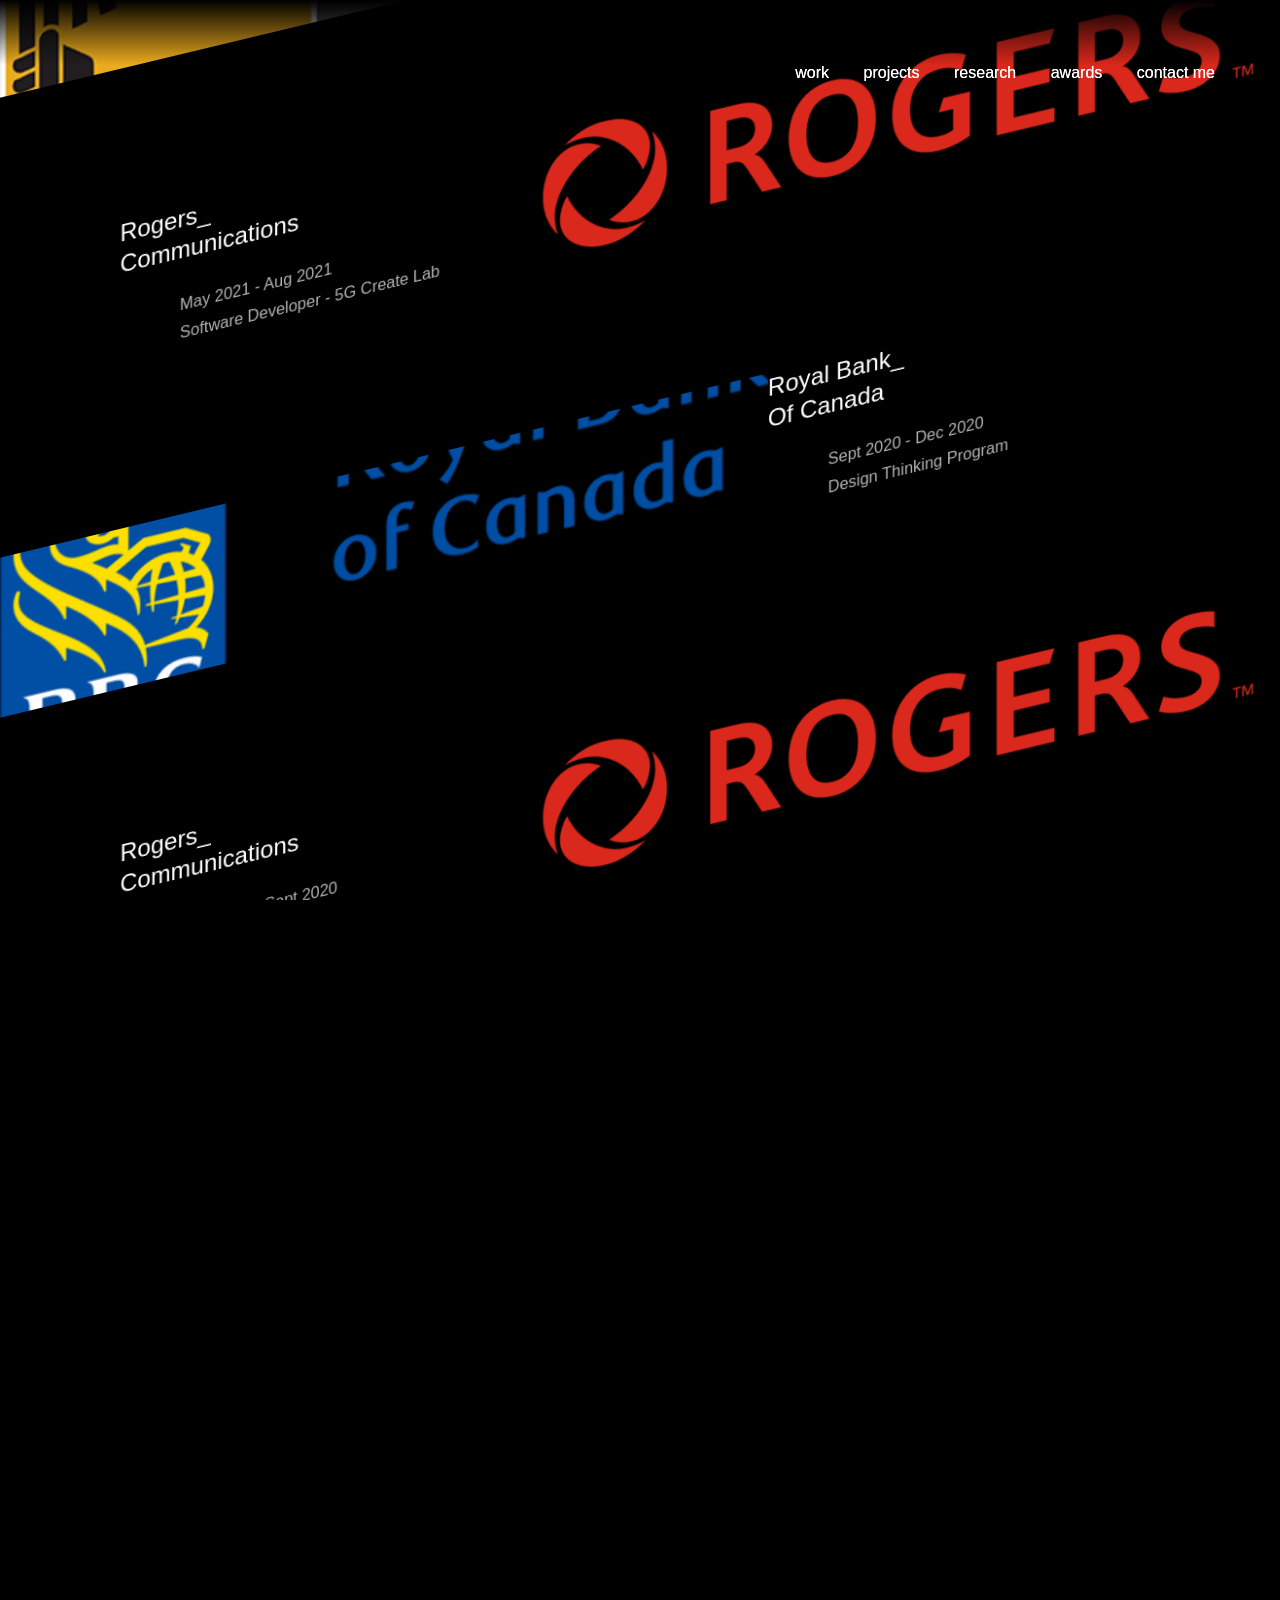
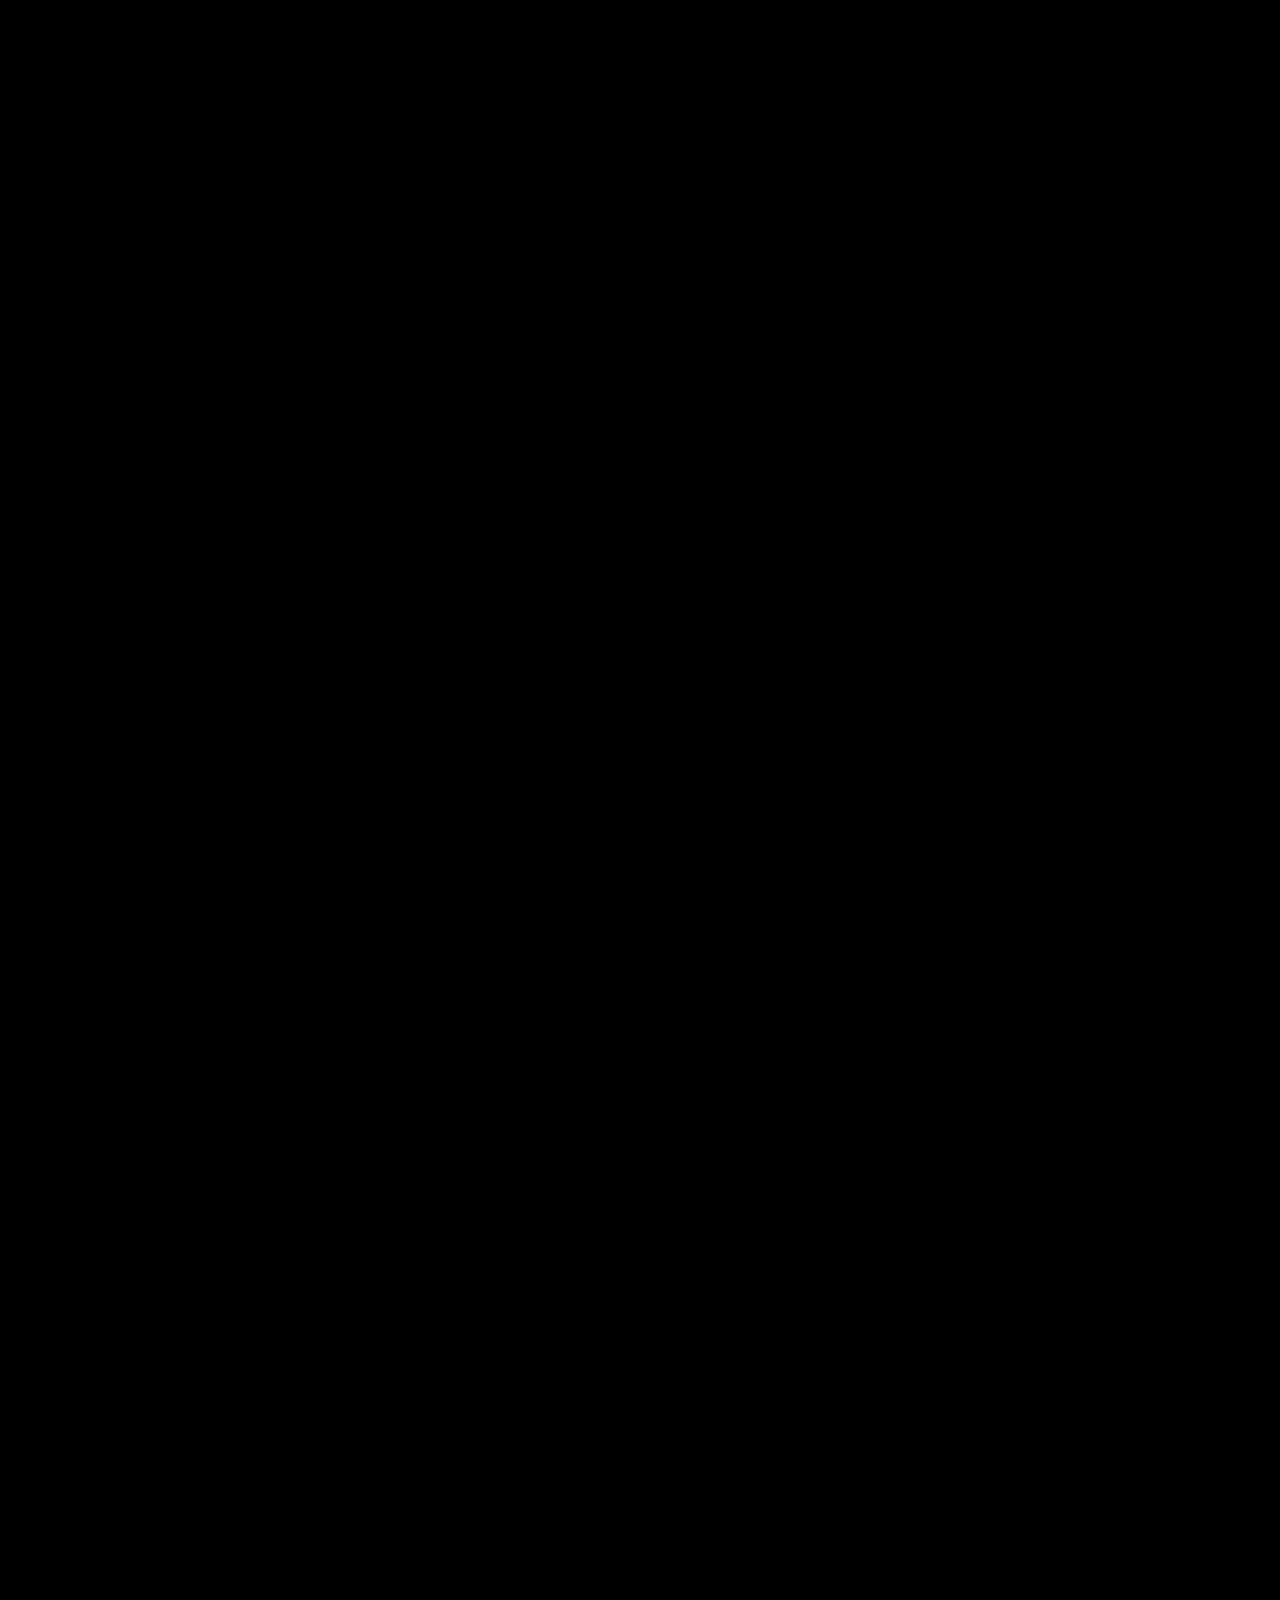
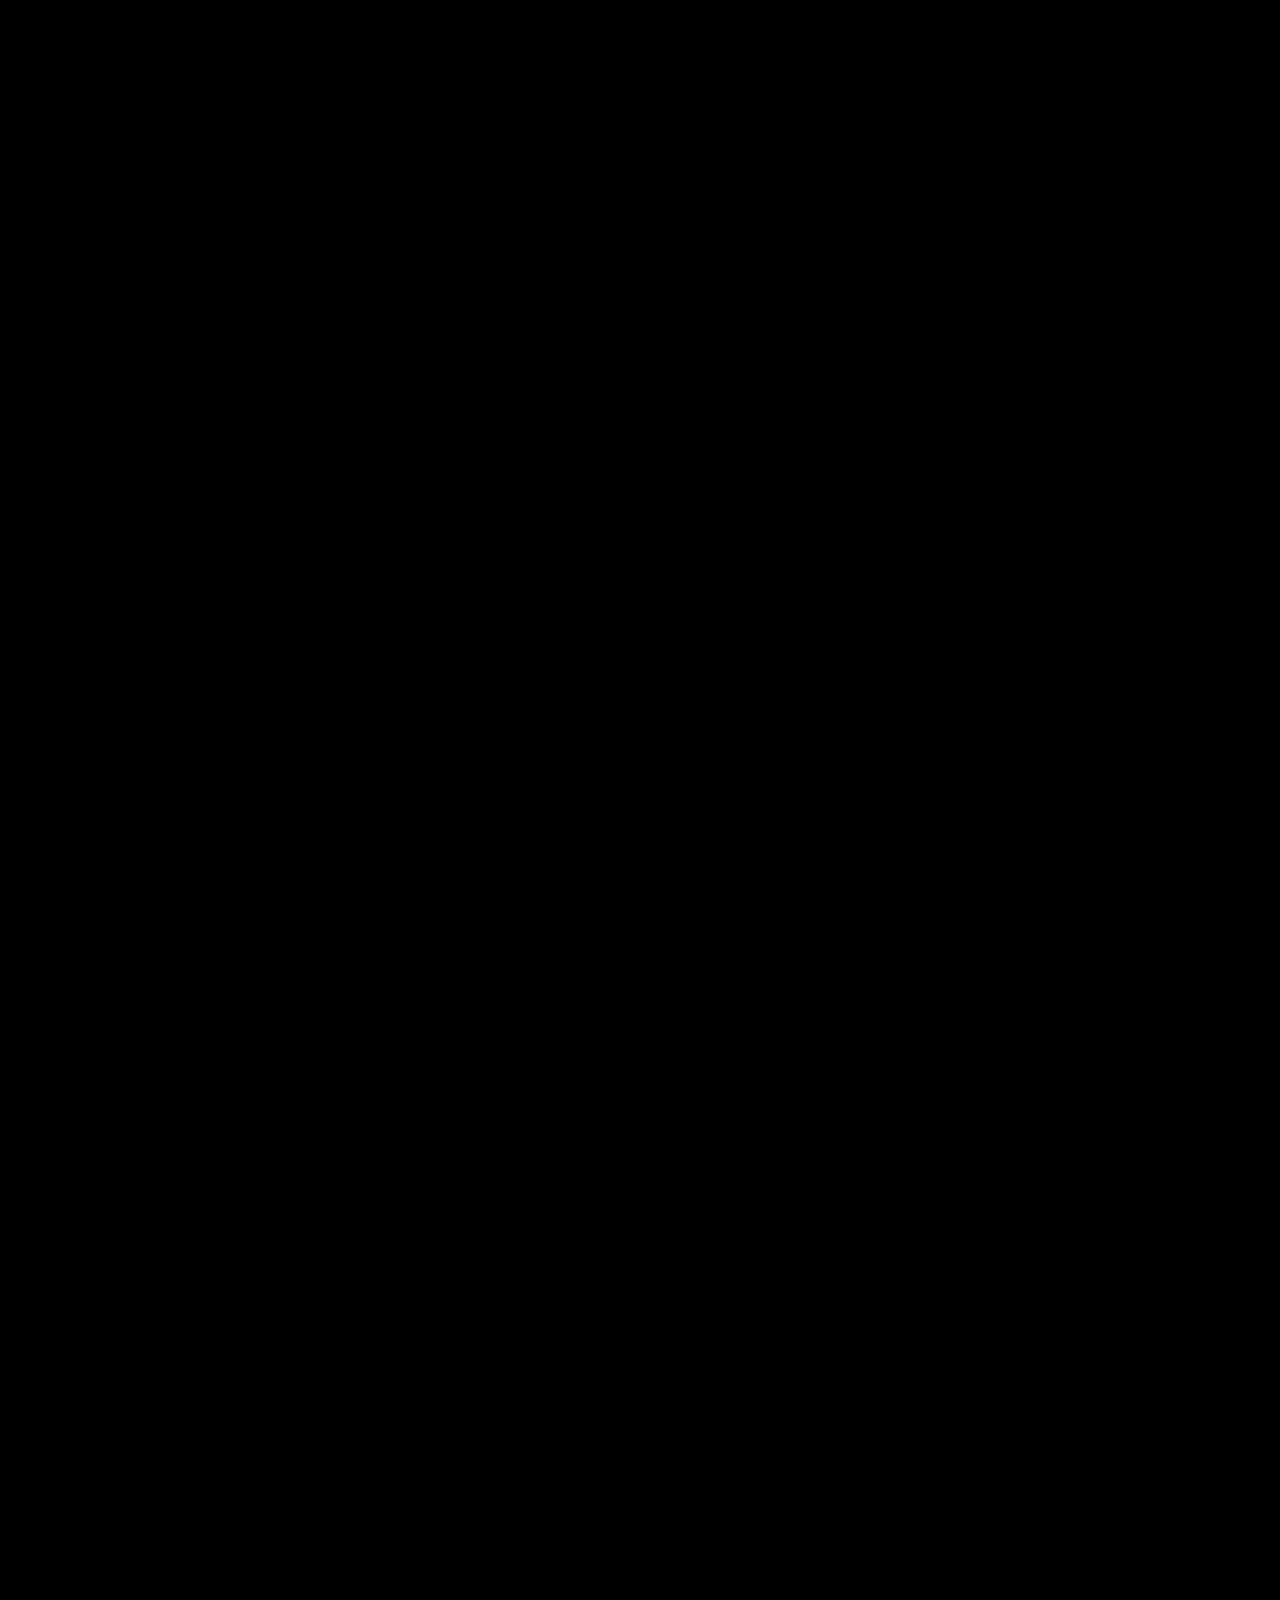
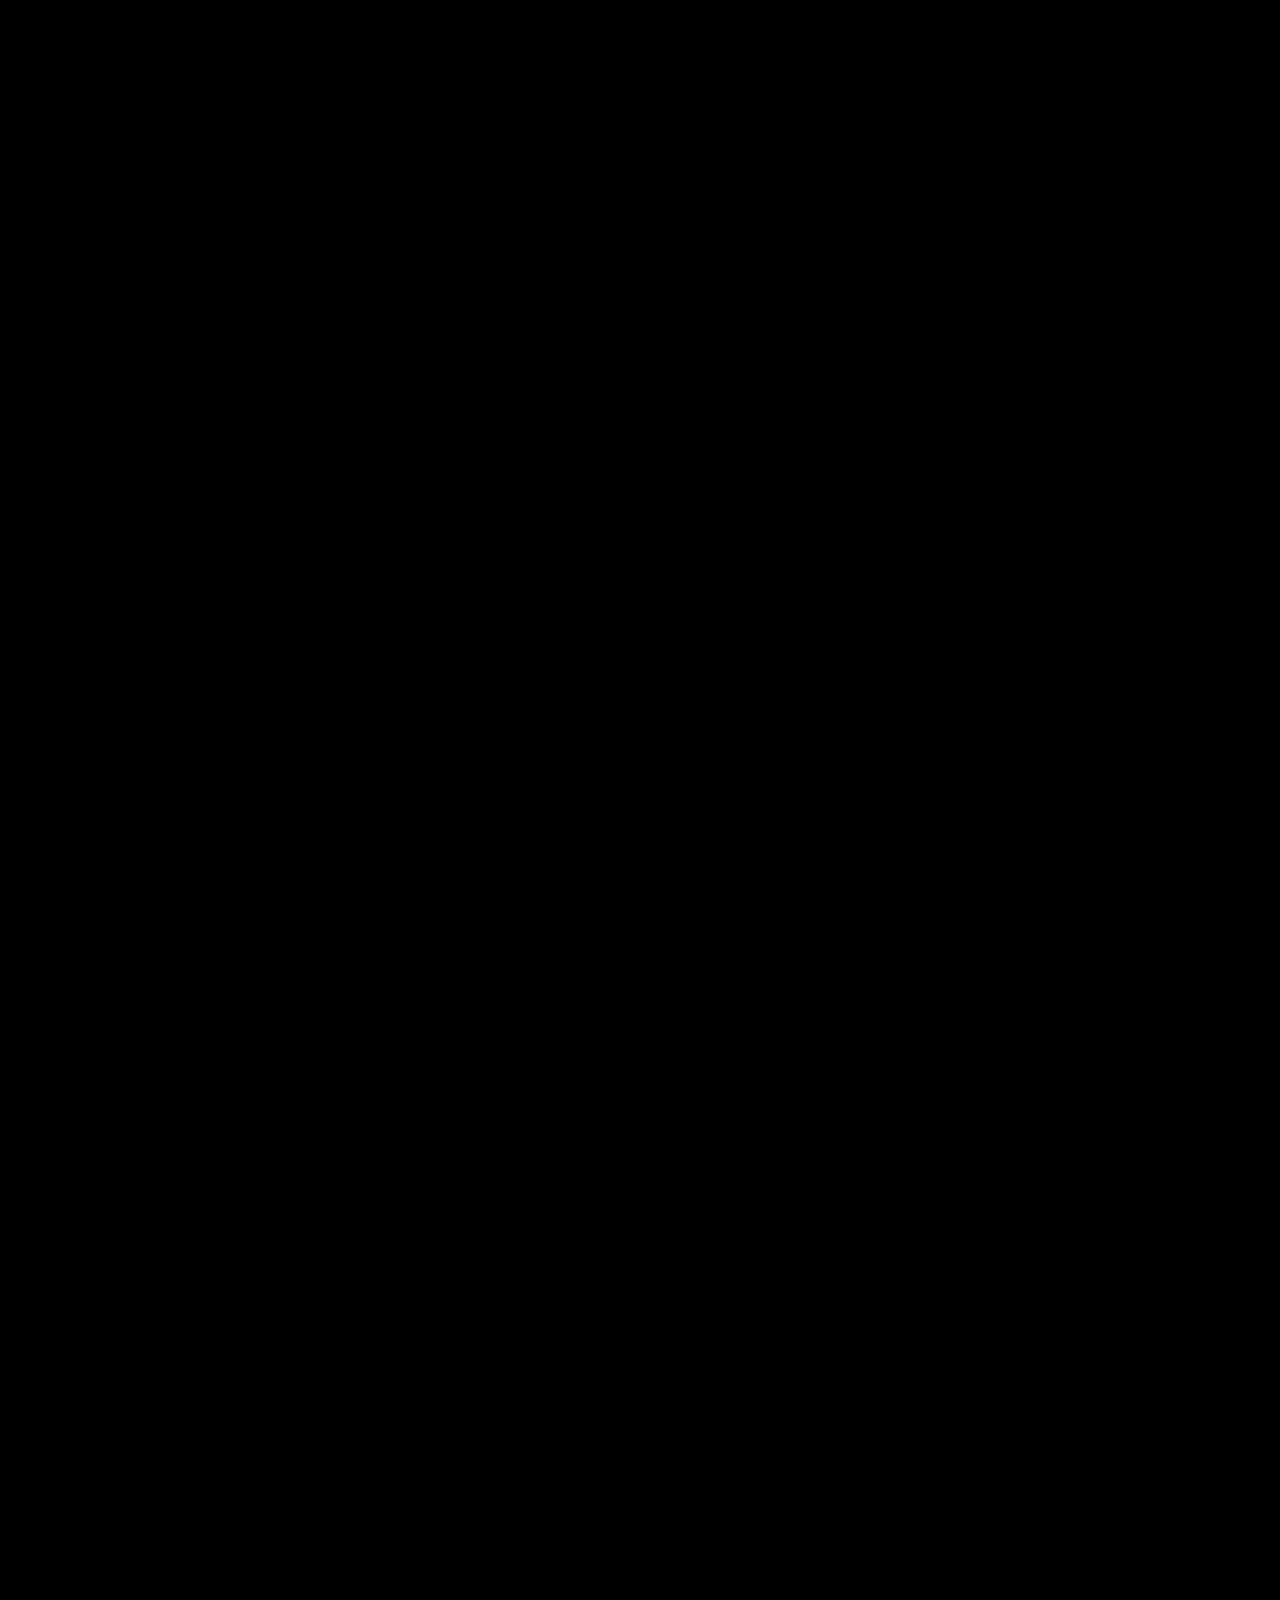
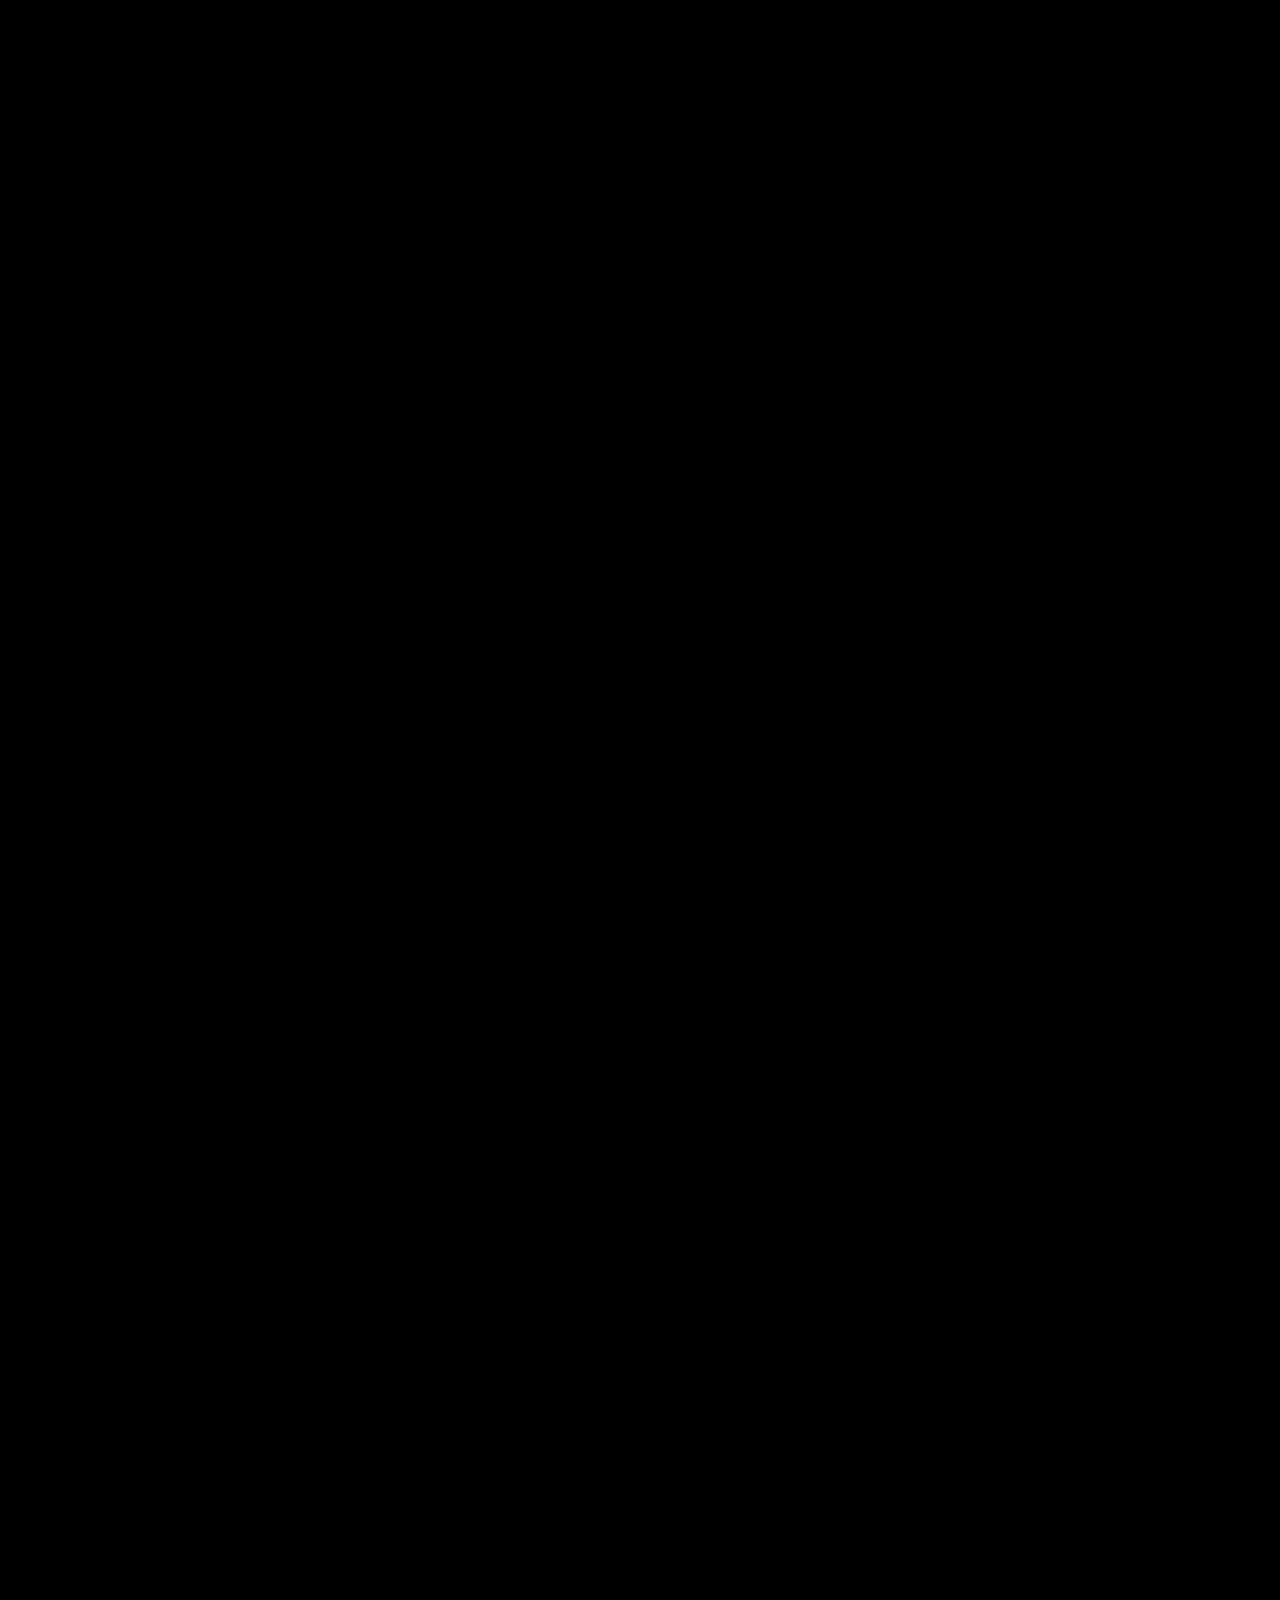
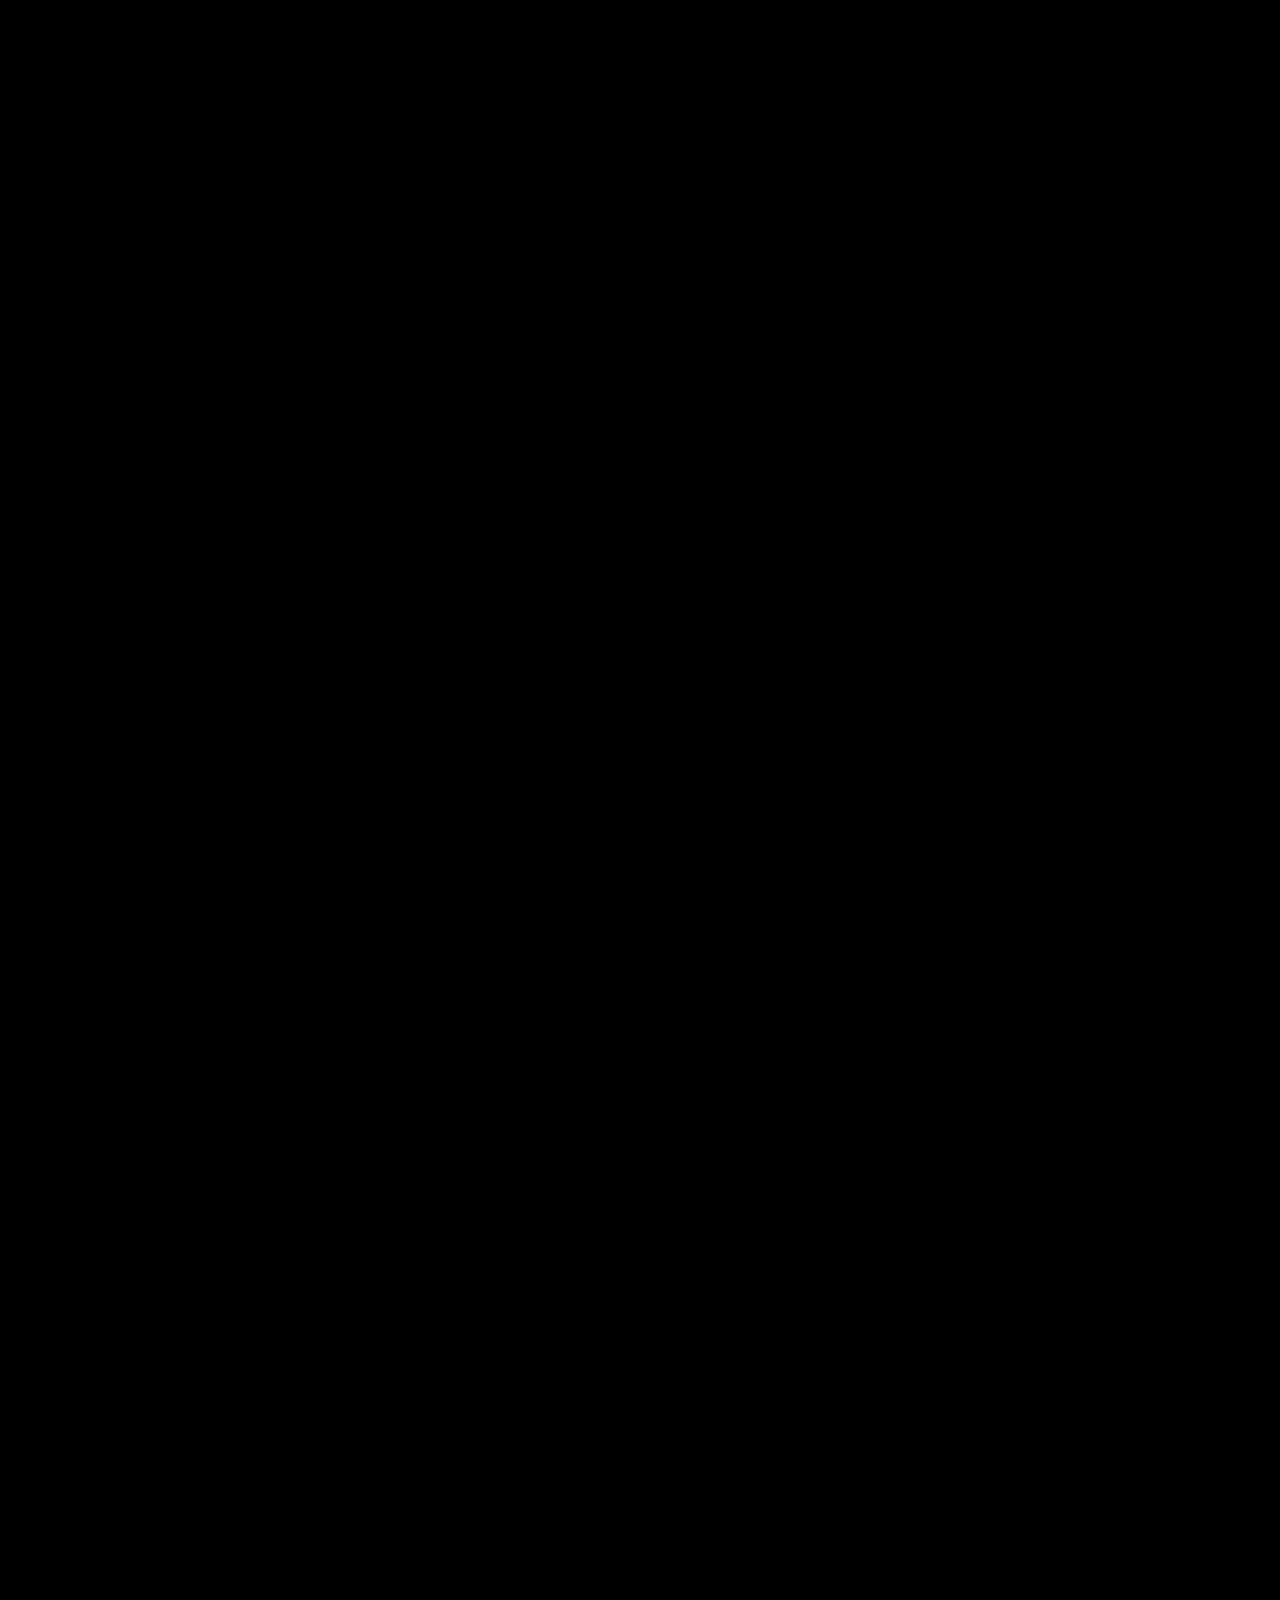
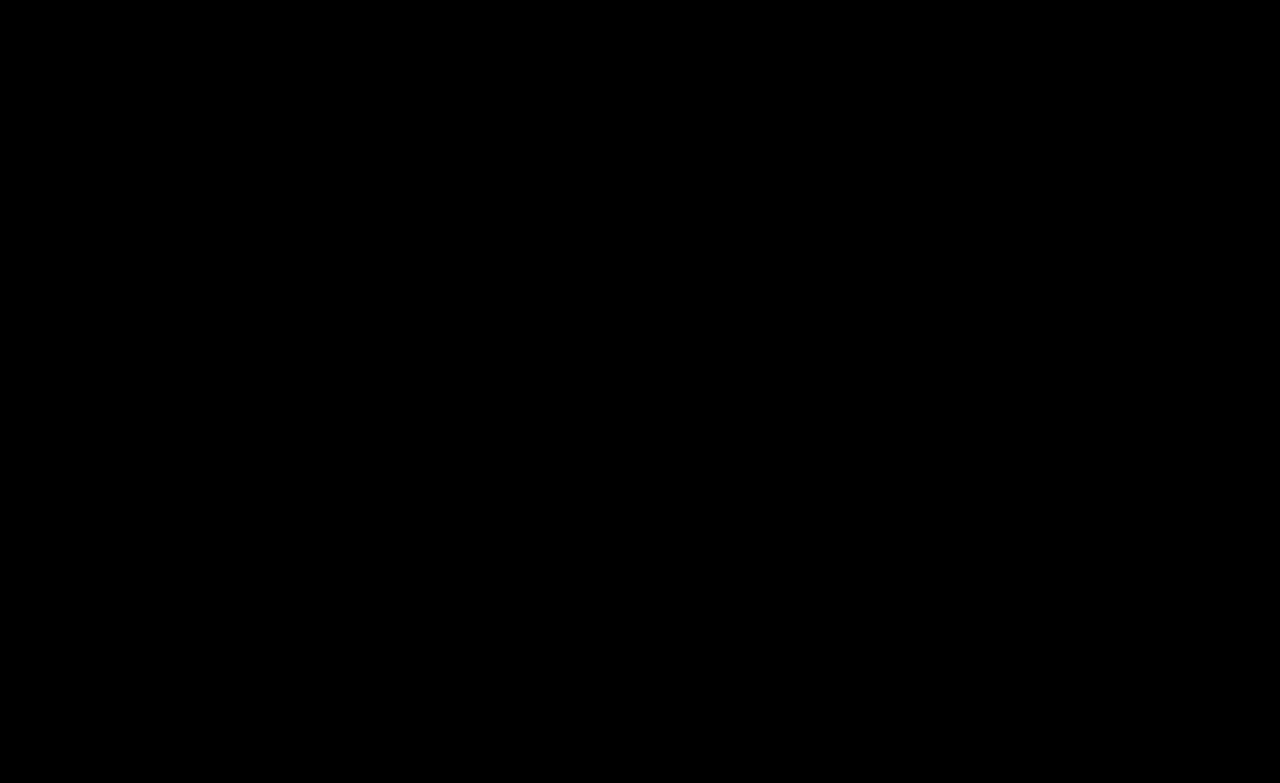
==== commit 6e0d0860: "2023 Update" ====
--- a/index.html
+++ b/index.html
@@ -275,8 +275,8 @@
                             <ul>
                                 <li><a href="#w" data-letters="work">work</a></li>
                                 <li><a href="#p" data-letters="projects">projects</a></li>
+                                <li><a href="#r" data-letters="research">research</a></li>
                                 <li><a href="#a" data-letters="awards">awards</a></li>
-                                <li><a href="#r" data-letters="research">research</a></li>
                                 <li><a href="mailto:lukevedward@gmail.com?subject=Let's&nbsp;Talk" data-letters="contact me">contact me</a></li>
                             </ul>
                         </div>
@@ -300,7 +300,7 @@
                                 </g>
                             </g>
                         </svg>
-                        <h2><span class="s-03"><span>Software Engineer</span></span><span class="s-03"><span>Project Manager</span></span><span class="s-03"><span>Entrepreneur</span></span>
+                        <h2><span class="s-03"><span>Software Engineer</span></span><span class="s-03"><span>Full Stack Developer</span></span><span class="s-03"><span>Entrepreneur</span></span>
                         </h2>
                     </div>
                     <div class="wrap-img concept-carousel">
@@ -376,9 +376,9 @@
                                         <span class="contact s-02"><span><a href="mailto:lukevedward@gmail.com?subject=Let's&nbsp;Talk">contact</a></span></span>
                                     </div>
                                     <p>
-                                        <span class="s-02"><span>I am a developer and project manager based in Toronto.</span></span>
-                                        <span class="s-02"><span>Seeking tech internships for Summer 2022. Currently </span></span>
-                                        <span class="s-02"><span>pursuing a dual degree in Computer Science & Business.</span></span>
+                                        <span class="s-02"><span>I am a full stack developer based in Toronto.</span></span>
+                                        <span class="s-02"><span>Seeking tech internships for Summer 2024. Currently </span></span>
+                                        <span class="s-02"><span>pursuing a degree in Computer Science & Data Science.</span></span>
                                         <span class="s-02"><span>I'm passionate about development, design and </span></span>
                                         <span class="s-02"><span>creating great user experiences. Let's build something great</span></span>
                                         <span class="s-02"><span>together. Also mentioned in <a href="https://markets.businessinsider.com/news/stocks/young-entrepreneurs-make-your-pitch-competition-winners-announced-at-discovery-2018-1023053654" target="_blank" rel="noreferrer">Business Insider</a> and <a href="https://www.newswire.ca/news-releases/young-entrepreneurs-make-your-pitch-competition-winners-announced-at-discovery-2018-681411841.html" target="_blank" rel="noreferrer">NewsWire</a>.</span></span>
@@ -402,8 +402,8 @@
                                     <div class="item-wrap">
                                         <div class="image">
                                             <div class="img-wrap">
-                                                <img class="element item-img" src="assets/img/be-paolo.jpg" alt="Luke Edward" />
-                                                <img class="element item-img--full" src="assets/img/be-paolo.jpg" alt="Luke Edward" />
+                                                <img class="element item-img" src="assets/img/ceridian.png" alt="Ceridian Logo" />
+                                                <img class="element item-img--full" src="assets/img/ceridian.png" alt="Ceridian Logo" />
                                             </div>
                                             <div class="cta">
                                                 <svg width="129px" height="130px" viewBox="0 0 129 130" version="1.1" xmlns="http://www.w3.org/2000/svg" xmlns:xlink="http://www.w3.org/1999/xlink">
@@ -418,11 +418,65 @@
                                             </div>
                                         </div>
                                         <div class="info">
+                                            <h3><span class="s-05"><span>Ceridian_</span></span><span class="s-05"><span>Dayforce</span></span>
+                                            </h3>
+                                            <p>
+                                                <span class="p-01"><span>Sept 2023 - Present</span></span>
+                                                <span class="p-01"><span>Software Developer Intern</span></span>
+                                            </p>
+                                        </div>
+                                    </div>
+                                    <div class="item-wrap">
+                                        <div class="image">
+                                            <div class="img-wrap">
+                                                <img class="element item-img" src="assets/img/interac.png" alt="Luke Edward" />
+                                                <img class="element item-img--full" src="assets/img/interac.png" alt="Luke Edward" />
+                                            </div>
+                                            <div class="cta">
+                                                <svg width="129px" height="130px" viewBox="0 0 129 130" version="1.1" xmlns="http://www.w3.org/2000/svg" xmlns:xlink="http://www.w3.org/1999/xlink">
+                                                    <g id="btn-project-wrapper11a" stroke="none" stroke-width="1" fill="none" fill-rule="evenodd">
+                                                        <g id="btn-project-wrap11a" transform="translate(-583.000000, -1817.000000)">
+                                                            <g id="btn-project11a" transform="translate(583.000000, 1817.000000)" fill="#FFFFFF" fill-rule="nonzero">
+                                                                <path d="M83.3855274,113.691946 C84.9892199,113.336243 86.5960943,113.423993 87.8129321,114.540856 L87.936056,114.659683 L87.9146801,114.768324 C87.6780418,116.066447 87.9687892,117.43518 88.8987994,118.860575 C89.222803,119.357164 89.5722039,119.779598 89.9444944,120.131982 L90.017056,120.197683 L90.9000921,124.296347 L87.5612356,125.036912 L86.4308988,119.940763 C85.8895498,117.500078 85.1980133,116.321869 82.8159051,116.850225 C81.0586122,117.239997 79.5265943,118.460702 78.7148168,119.6036 C78.7776502,119.794524 78.8209581,119.989779 78.8685968,120.204559 L78.8685968,120.204559 L80.2587073,126.656628 L76.9198508,127.397194 L75.789514,122.301044 C75.248165,119.86036 74.5566285,118.682151 72.1745203,119.210507 C70.2414982,119.639256 68.5879228,121.050811 67.8607064,122.29787 L67.8607064,122.29787 L69.3634914,129.07321 L66.0246349,129.813776 L63.4737982,118.31327 L66.8126547,117.572705 L67.2284108,119.44715 C68.2571709,118.17418 69.8934231,116.684523 72.7441426,116.052227 C74.4819101,115.666787 76.2346507,115.810663 77.4684221,117.216866 C78.7055032,115.774774 80.5348078,114.324241 83.3855274,113.691946 Z M33.2278093,111.842188 C34.620024,109.0948 38.0934265,110.204699 41.839864,112.103174 C45.8003837,114.110132 48.4104822,116.082995 46.9459446,118.973104 L46.9459446,118.973104 L43.8774339,117.418163 C44.3204113,116.543994 43.3228045,115.76941 40.486216,114.331993 C37.5961071,112.867456 36.6669746,112.665682 36.3596025,113.272248 C36.0251094,113.932334 36.5239128,114.319626 40.0098637,116.422421 C43.9594188,118.804986 46.7060848,120.331363 45.286749,123.132271 C43.78605,126.09374 40.8478529,125.255052 36.7981323,123.202892 C32.7484118,121.150731 29.2641445,118.734891 30.9637313,115.380938 L30.9637313,115.380938 L34.0144019,116.926838 C33.4448595,118.05077 34.3875026,119.066557 37.7949767,120.793265 C41.0954098,122.465731 41.7390994,122.522859 42.1549558,121.702211 C42.5617717,120.899403 42.0893678,120.592752 38.5139754,118.489477 C34.0289744,115.880422 31.9440788,114.375493 33.2278093,111.842188 Z M92.399563,109.292908 C95.2726867,107.418316 97.9740181,106.702919 100.148609,107.722676 L100.172056,107.733683 L102.565056,109.940683 C104.88114,113.489829 103.194462,116.709357 99.2919328,119.336749 L99.0551363,119.49368 C95.609227,121.74199 92.4322281,122.320941 90.1054416,120.278727 L90.017056,120.197683 L89.5099816,117.844278 C89.1681115,116.368628 88.6209266,115.345123 87.9417972,114.664484 L87.936056,114.659683 L87.9541173,114.574137 C88.3733082,112.702148 89.8895662,110.980081 92.1618195,109.450457 Z M99.6858224,111.822497 C98.3415933,109.762243 96.6088715,109.96143 93.9623659,111.688163 C91.2991102,113.425825 90.4188264,114.931514 91.7630555,116.991769 C93.0963559,119.035273 94.8290777,118.836086 97.4923334,117.098424 C100.138839,115.371691 101.019123,113.866002 99.6858224,111.822497 Z M34.7561276,103.436759 L37.4811323,105.503339 L27.8129255,118.251898 L25.0879208,116.185319 L34.7561276,103.436759 Z M29.0691352,104.039371 L31.6199828,106.317435 L23.7733173,115.103688 L21.2224697,112.825624 L29.0691352,104.039371 Z M106.930632,96.7719477 L108.514056,98.2326828 L108.553511,98.3156421 C108.613523,98.4347044 108.678707,98.551765 108.749164,98.6667427 L108.854056,98.8296828 L108.720669,98.9205319 C108.013705,99.4059778 107.451562,99.873212 106.918321,100.420144 L106.691221,100.659708 C105.389424,102.070993 104.221201,103.986418 104.001691,106.613701 L104.001691,106.613701 L109.191102,111.400518 L106.872276,113.914369 L102.565056,109.940683 L102.425773,109.733513 C101.807831,108.84647 101.103201,108.214901 100.328598,107.811685 L100.172056,107.733683 L98.2134574,105.9273 L100.532284,103.413449 L102.002372,104.769488 C102.034316,102.40454 102.98887,100.455277 104.480512,98.8381798 C105.429739,97.8091182 106.241207,97.224379 106.930632,96.7719477 L106.930632,96.7719477 Z M15.1770415,82.052525 L16.4699012,84.8700619 L18.6875753,83.8524561 L21.0129378,86.5703027 L17.9045584,87.9966188 L20.2317059,93.0681851 L19.543056,93.3836828 L19.7386304,93.5171488 C21.4755343,94.7285222 23.0039055,96.0774564 24.328616,97.6680677 L24.6848549,98.107941 C27.7285603,101.973463 28.2193837,105.150803 24.7400182,107.941361 L24.7400182,107.941361 L20.073108,111.616079 L17.9449888,108.913356 L19.0920744,108.010143 C17.003916,107.006951 15.0782135,105.595827 13.3583962,103.41165 C11.3168865,100.818923 10.8753051,98.5446741 12.965201,96.8990936 C15.3693668,95.0060573 18.2022431,97.0520319 20.5159541,99.9904569 C21.7656055,101.577521 22.6648586,103.236841 23.2090121,104.768473 C24.9689244,103.382721 23.3286646,101.008622 22.3388417,99.7515414 C21.3861372,98.5416017 20.1131008,97.151142 18.0503075,95.6952285 L18.0503075,95.6952285 L19.058056,93.6056828 L17.6323009,94.2609525 L15.3051535,89.1893862 L12.2149518,90.6073614 C10.1426989,91.5582388 9.79904952,92.2000371 10.6665167,94.0905135 C11.1169323,95.0721069 11.3671632,95.6174367 12.1244709,96.7882847 L12.1244709,96.7882847 L9.61595423,97.9393469 C8.95873893,96.9866307 8.32568367,95.8467882 7.66674227,94.4107533 C6.39890566,91.6477494 6.61761113,89.3909003 8.98070653,88.3065664 L8.98070653,88.3065664 L13.8704963,86.0628292 L12.5776365,83.2452924 L15.1770415,82.052525 Z M19.0158703,101.706192 C17.4321537,99.6948642 16.1337521,98.7571258 15.1909419,99.499493 C14.2167048,100.266606 14.8433861,101.224139 15.9445641,102.622641 C17.0952332,104.083997 19.1346414,105.736514 20.8205597,106.649137 L20.8205597,106.649137 L21.5433808,106.079988 C21.0995702,104.902095 20.364504,103.418964 19.0158703,101.706192 Z M31.8800799,100.891834 L34.4309275,103.169898 L32.4459476,105.392567 L29.8951,103.114503 L31.8800799,100.891834 Z M109.61481,90.6593115 C111.76944,86.7314663 114.841418,84.3333514 119.540804,86.9112128 L119.540804,86.9112128 L113.423192,98.0634875 C115.254243,98.6344973 116.663529,97.3545307 117.760082,95.3555381 C118.89511,93.2864053 119.2019,91.8122682 118.56341,90.4811291 L118.56341,90.4811291 L120.198621,87.5001751 C122.453738,89.6268739 122.294367,92.8699282 120.19745,96.6925632 C118.04282,100.620408 114.826051,102.82504 111.038486,100.747361 C110.068559,100.215305 109.351229,99.5713235 108.858818,98.8376372 L108.854056,98.8296828 L109.032857,98.7110832 L109.032857,98.7110832 L108.514056,98.2326828 L108.46736,98.1355573 C107.562092,96.1383321 108.051273,93.6071222 109.482149,90.9053838 Z M115.86923,89.0716635 C114.134876,88.7818116 112.923584,90.0335192 111.884744,91.9273017 C110.759334,93.9788994 110.373891,95.6380057 111.569588,96.9098188 L111.569588,96.9098188 Z M6.40505597,68.7796828 L10.328056,69.0546828 L10.3599799,69.0688556 C12.335195,70.0211911 13.5826229,72.2773482 14.2166964,75.2681252 L14.272653,75.5420219 C15.1373915,79.9377729 14.3173708,83.7477029 9.05816864,84.7823007 L9.05816864,84.7823007 L6.60292897,72.3015075 C4.83163179,73.0372428 4.57073082,74.9230664 5.01082095,77.1601897 C5.46635284,79.4758085 6.17603005,80.8037988 7.51946227,81.4159997 L7.51946227,81.4159997 L8.17573703,84.7520607 C5.08159658,84.565795 3.12467629,81.9747985 2.28310043,77.6967908 C1.45295147,73.4768698 2.39220464,69.8481328 6.21885665,68.8268442 L6.40505597,68.7796828 Z M8.76509547,71.9984629 L10.490712,80.7703412 C12.007542,79.8808319 12.1346145,78.1436351 11.717687,76.0242552 C11.2660156,73.7282602 10.4981101,72.2078914 8.76509547,71.9984629 L8.76509547,71.9984629 Z M120.770748,46.6065686 L122.923703,59.1430426 C124.712261,58.4503211 125.018652,56.5713521 124.632744,54.3242483 C124.233297,51.9982987 123.555914,50.6535485 122.227667,50.0090658 L122.227667,50.0090658 L121.652191,46.6581215 C124.740927,46.9190949 126.634671,49.556619 127.372634,53.8537124 C128.100577,58.0924598 127.073919,61.6974426 123.223707,62.6259716 L123.015056,62.6716828 L128.548632,63.1907355 L128.229364,66.5958005 L126.397399,66.4240306 C127.612055,67.8235342 128.116691,69.9398855 127.879573,72.4687935 C127.526698,76.2322864 125.651134,79.3106394 121.170785,78.8905499 C116.690436,78.4704604 115.399888,75.0952442 115.752763,71.3317513 C115.98988,68.8028433 116.879131,66.8171865 118.332771,65.6678695 L118.332771,65.6678695 L112.299235,65.1021489 L112.618503,61.6970839 L119.140056,62.3086828 L119.08964,62.2839711 C117.138013,61.2841874 115.945464,58.9985481 115.38384,55.9933235 L115.334518,55.7181547 C114.576244,51.3027928 115.488082,47.5137889 120.770748,46.6065686 L120.770748,46.6065686 Z M122.375041,66.0468836 C120.04526,65.828437 118.992357,67.4170826 118.706696,70.4637198 C118.421035,73.5103569 119.162139,75.2471257 121.49192,75.4655722 C123.801789,75.6821517 124.852825,74.1134187 125.138486,71.0667816 C125.424146,68.0201445 124.68491,66.263463 122.375041,66.0468836 Z M1.32954756,59.1017557 C1.59374212,55.3309996 3.39633073,52.2093535 7.88532603,52.5238709 C12.3743213,52.8383882 13.7439561,56.1822932 13.4797615,59.9530492 C13.302234,62.4868377 12.4599667,64.4928751 11.033781,65.6760886 L11.033781,65.6760886 L17.0789613,66.0996386 L16.8399282,69.511275 L10.328056,69.0546828 L10.1784068,68.9858872 C9.19928994,68.5627147 8.04827111,68.4500968 6.71230756,68.7129094 L6.46179214,68.766427 L6.46179214,68.766427 L6.40505597,68.7796828 L0.879055969,68.3929912 L1.11808914,64.9813547 L2.95358945,65.1099574 C1.70632911,63.7394313 1.15202,61.6355441 1.32954756,59.1017557 Z M7.644895,55.9554584 C5.33056853,55.7933072 4.31674752,57.3863442 4.10287574,60.438861 C3.88900395,63.4913779 4.66938321,65.2301729 6.98370967,65.3923241 C9.31798723,65.5558731 10.3332061,63.942885 10.5470779,60.8903682 C10.7609497,57.8378513 9.97917256,56.1190074 7.644895,55.9554584 Z M119.140056,62.3086828 L119.269156,62.3713024 C120.237762,62.8180093 121.385724,62.9584059 122.727647,62.7279501 L122.979383,62.6805013 L122.979383,62.6805013 L123.015056,62.6716828 L119.140056,62.3086828 Z M119.241684,50.582743 C117.703804,51.4353422 117.534793,53.1689613 117.900389,55.2977966 C118.296452,57.6040347 119.027398,59.1425141 120.754846,59.3937554 L120.754846,59.3937554 Z M120.530015,33.4453784 C121.163941,34.4137467 121.769179,35.5686007 122.393114,37.0201876 C123.593598,39.8131141 123.320247,42.0639982 120.93156,43.0907277 L120.93156,43.0907277 L115.988814,45.2152679 L117.212992,48.0633181 L114.585436,49.1927205 L113.361259,46.3446704 L111.119567,47.3082165 L108.860774,44.5347977 L112.002816,43.1842535 L109.799297,38.0577633 L110.500056,37.7566828 L110.77109,37.9521499 L110.77109,37.9521499 L110.977056,37.5506828 L112.426853,36.9283608 L114.630372,42.054851 L117.75404,40.7122048 C119.848735,39.811842 120.207842,39.1785629 119.386458,37.2676132 C118.959971,36.2753893 118.723033,35.7241538 117.994332,34.5352913 L117.994332,34.5352913 Z M8.42987367,34.6987649 C10.4876741,30.7193356 13.6494914,28.4365934 17.4867981,30.420901 C18.4694636,30.9290466 19.2023481,31.555269 19.7125781,32.2766772 L19.717056,32.2836828 L19.5416943,32.4085406 L19.5416943,32.4085406 L20.073056,32.8746828 L20.1211108,32.9689607 C21.0750143,34.9434191 20.6479639,37.4858489 19.2836766,40.221816 L19.1570809,40.471063 C17.0992804,44.4504923 14.0869486,46.9231137 9.32584569,44.4611024 L9.32584569,44.4611024 L15.1685292,33.1623658 C13.3240445,32.6363654 11.9465251,33.9504583 10.8992516,35.9757036 C9.81523176,38.0720101 9.5446327,39.5532177 10.2155271,40.8683226 L10.2155271,40.8683226 L8.65380348,43.8884251 C6.34728486,41.8175867 6.42719286,38.5716023 8.42987367,34.6987649 Z M17.0498282,34.270298 L12.9434139,42.2113912 C14.6843462,42.4586858 15.8646235,41.1776919 16.8567773,39.2590385 C17.9316106,37.1804973 18.2763104,35.51245 17.0498282,34.270298 L17.0498282,34.270298 Z M110.406363,19.5118415 L112.468083,22.2655501 L111.299358,23.1405824 C113.362486,24.1942916 115.253279,25.6518582 116.919437,27.8772391 C118.897249,30.5188782 119.283357,32.8031987 117.154036,34.3974356 C114.704516,36.2314073 111.922267,34.1171021 109.680746,31.1232444 C108.470084,29.5062411 107.611476,27.8255294 107.104755,26.2811091 C105.311643,27.6236244 106.893644,30.0369355 107.852584,31.3177303 C108.775563,32.5504952 110.014386,33.9715218 112.04114,35.477201 L112.04114,35.477201 L110.977056,37.5506828 L110.500056,37.7566828 L110.300315,37.6135514 C108.593403,36.36027 107.09831,34.9745433 105.812699,33.352167 L105.467269,32.9037551 C102.51853,28.9653113 102.105171,25.7769678 105.651413,23.0719042 L105.651413,23.0719042 L110.406363,19.5118415 Z M21.3285158,17.1568106 L25.714056,21.0076828 L25.7248396,21.0235245 L25.7248396,21.0235245 C26.4006192,22.0046925 27.1709176,22.6846911 28.0157137,23.0979066 L28.183056,23.1746828 L30.1807398,24.9289744 L27.9243051,27.4989749 L26.4213808,26.1794225 C26.4474849,28.5444422 25.5410569,30.5165447 24.0895492,32.1697614 C23.1658625,33.2218084 22.3689894,33.8262861 21.690876,34.2955006 L21.690876,34.2955006 L20.073056,32.8746828 L20.0305757,32.7910396 C19.9676663,32.6734825 19.8996351,32.5580533 19.8263834,32.4448353 L19.717056,32.2836828 L19.848649,32.1914934 C20.5434861,31.6888439 21.0939933,31.2079546 21.6136508,30.6481009 L21.8348033,30.4030354 C23.1015736,28.9602281 24.222438,27.0167099 24.3774038,24.3848312 L24.3774038,24.3848312 L19.0720811,19.7268111 L21.3285158,17.1568106 Z M109.538265,24.4591241 L108.801808,25.0105143 C109.216824,26.1988585 109.915582,27.6994378 111.222137,29.4445206 C112.75644,31.4937921 114.031637,32.4628487 114.992234,31.7436441 C115.984849,31.000466 115.381655,30.0279661 114.314835,28.6030819 C113.200067,27.1141581 111.201476,25.4125021 109.538265,24.4591241 L109.538265,24.4591241 Z M97.8871945,25.4316118 L100.381089,27.771887 L98.3419023,29.94493 L95.8480073,27.6046548 L97.8871945,25.4316118 Z M102.835214,12.6887358 L105.508061,14.822345 L95.5262632,27.3268928 L92.8534161,25.1932835 L102.835214,12.6887358 Z M106.796663,15.9373101 L109.290558,18.2775853 L101.22961,26.8676678 L98.7357154,24.5273926 L106.796663,15.9373101 Z M28.9963523,11.3876953 C32.384902,9.05383113 35.546413,8.39553466 37.9235913,10.378865 L38.028056,10.4686828 L38.5928921,12.7972662 C38.9488711,14.1719868 39.4750217,15.144805 40.1132249,15.8072881 L40.234056,15.9266828 L40.2170391,16.0278147 C39.8448393,17.9097106 38.3721633,19.6691925 36.1389117,21.2552172 L35.9051865,21.4186679 C33.0798879,23.3645928 30.3973109,24.147385 28.1978744,23.1823819 L28.183056,23.1746828 L25.714056,21.0076828 L25.5854923,20.8145184 C23.3875775,17.4052866 25.0047313,14.2202758 28.7635583,11.5505044 Z M85.4910386,7.36661909 C87.0664916,4.44423173 89.9824328,5.35729628 93.9787095,7.51168079 C97.9749862,9.6660653 101.396752,12.1696458 99.6125045,15.4793375 L99.6125045,15.4793375 L96.6020934,13.8564311 C97.2000063,12.7473323 96.2834744,11.7079242 92.9209684,9.89520421 C89.6640909,8.13942828 89.0220605,8.06596478 88.5854892,8.87578297 C88.1584085,9.66799641 88.6228693,9.98654969 92.1436723,12.1799823 C96.5609405,14.9021397 98.6069293,16.459551 97.2592527,18.9594245 C95.7976878,21.670555 92.3536043,20.47277 88.6566083,18.4797271 C84.7483553,16.3727959 82.1892214,14.3342588 83.7267117,11.4822904 L83.7267117,11.4822904 L86.7547275,13.1146875 C86.2896841,13.9773199 87.26729,14.776999 90.0664442,16.2860173 C92.9184126,17.8235075 93.8421189,18.0488219 94.1648021,17.4502606 C94.5159573,16.7988852 94.0271543,16.3990456 90.5957517,14.2083663 C86.7080023,11.7262291 84.0010017,10.1305638 85.4910386,7.36661909 Z M36.3487761,13.7062864 C34.9647404,11.6967976 33.2375476,11.9392954 30.6186237,13.7430797 C28.0161711,15.5355194 27.1738536,17.0627723 28.5578894,19.072261 C29.9532696,21.098221 31.6804624,20.8557233 34.2829151,19.0632835 C36.9018389,17.2594992 37.7441564,15.7322464 36.3487761,13.7062864 Z M61.7626132,0.227682788 L64.6083998,11.6587763 L61.2896953,12.4849724 L60.8258659,10.62184 C59.830187,11.9208487 58.2327902,13.4520977 55.3992764,14.1575049 C53.6719974,14.5875134 51.9161361,14.4887658 50.6466052,13.1147602 C49.4470241,14.5881934 47.6556324,16.0852959 44.8221185,16.7907031 C43.1711762,17.2017075 41.5045869,17.1372641 40.2423423,15.9356741 L40.234056,15.9266828 L40.251603,15.8327012 C40.4556724,14.5290615 40.130754,13.1680359 39.1653546,11.7663675 C38.8290219,11.2780442 38.4691561,10.8644893 38.0881613,10.5215351 L38.028056,10.4686828 L37.0372938,6.38308548 L40.3559984,5.55688936 L41.6170346,10.6222805 C42.2209791,13.0482342 42.9425905,14.2082674 45.3103212,13.6188175 C47.0570078,13.1839774 48.5571223,11.9242724 49.3392358,10.7608729 C49.2715126,10.5716282 49.2231971,10.3775519 49.17005,10.164068 L49.17005,10.164068 L47.6144516,3.74988731 L50.9331562,2.92369119 L52.1941924,7.98908236 C52.7981369,10.415036 53.5197483,11.5750692 55.887479,10.9856193 C57.8088343,10.5072953 59.4255573,9.05367677 60.1204587,7.78832618 L60.1204587,7.78832618 L58.4439086,1.05387891 L61.7626132,0.227682788 Z" id="wrap-11a"></path>
+                                                            </g>
+                                                        </g>
+                                                    </g>
+                                                </svg>
+                                            </div>
+                                        </div>
+                                        <div class="info">
+                                            <h3><span class="s-05"><span>Interac_</span></span><span class="s-05"><span>Corp.</span></span>
+                                            </h3>
+                                            <p>
+                                                <span class="p-01"><span>May 2023 - Aug 2023</span></span>
+                                                <span class="p-01"><span>Product Research, Design, and Development Intern</span></span>
+                                            </p>
+                                        </div>
+                                    </div>
+                                    <div class="item-wrap">
+                                        <div class="image">
+                                            <div class="img-wrap">
+                                                <img class="element item-img" src="assets/img/be-paolo.jpg" alt="Luke Edward" />
+                                                <img class="element item-img--full" src="assets/img/be-paolo.jpg" alt="Luke Edward" />
+                                            </div>
+                                            <div class="cta">
+                                                <svg width="129px" height="130px" viewBox="0 0 129 130" version="1.1" xmlns="http://www.w3.org/2000/svg" xmlns:xlink="http://www.w3.org/1999/xlink">
+                                                    <g id="btn-project-wrapper11a" stroke="none" stroke-width="1" fill="none" fill-rule="evenodd">
+                                                        <g id="btn-project-wrap11a" transform="translate(-583.000000, -1817.000000)">
+                                                            <g id="btn-project11a" transform="translate(583.000000, 1817.000000)" fill="#FFFFFF" fill-rule="nonzero">
+                                                                <path d="M83.3855274,113.691946 C84.9892199,113.336243 86.5960943,113.423993 87.8129321,114.540856 L87.936056,114.659683 L87.9146801,114.768324 C87.6780418,116.066447 87.9687892,117.43518 88.8987994,118.860575 C89.222803,119.357164 89.5722039,119.779598 89.9444944,120.131982 L90.017056,120.197683 L90.9000921,124.296347 L87.5612356,125.036912 L86.4308988,119.940763 C85.8895498,117.500078 85.1980133,116.321869 82.8159051,116.850225 C81.0586122,117.239997 79.5265943,118.460702 78.7148168,119.6036 C78.7776502,119.794524 78.8209581,119.989779 78.8685968,120.204559 L78.8685968,120.204559 L80.2587073,126.656628 L76.9198508,127.397194 L75.789514,122.301044 C75.248165,119.86036 74.5566285,118.682151 72.1745203,119.210507 C70.2414982,119.639256 68.5879228,121.050811 67.8607064,122.29787 L67.8607064,122.29787 L69.3634914,129.07321 L66.0246349,129.813776 L63.4737982,118.31327 L66.8126547,117.572705 L67.2284108,119.44715 C68.2571709,118.17418 69.8934231,116.684523 72.7441426,116.052227 C74.4819101,115.666787 76.2346507,115.810663 77.4684221,117.216866 C78.7055032,115.774774 80.5348078,114.324241 83.3855274,113.691946 Z M33.2278093,111.842188 C34.620024,109.0948 38.0934265,110.204699 41.839864,112.103174 C45.8003837,114.110132 48.4104822,116.082995 46.9459446,118.973104 L46.9459446,118.973104 L43.8774339,117.418163 C44.3204113,116.543994 43.3228045,115.76941 40.486216,114.331993 C37.5961071,112.867456 36.6669746,112.665682 36.3596025,113.272248 C36.0251094,113.932334 36.5239128,114.319626 40.0098637,116.422421 C43.9594188,118.804986 46.7060848,120.331363 45.286749,123.132271 C43.78605,126.09374 40.8478529,125.255052 36.7981323,123.202892 C32.7484118,121.150731 29.2641445,118.734891 30.9637313,115.380938 L30.9637313,115.380938 L34.0144019,116.926838 C33.4448595,118.05077 34.3875026,119.066557 37.7949767,120.793265 C41.0954098,122.465731 41.7390994,122.522859 42.1549558,121.702211 C42.5617717,120.899403 42.0893678,120.592752 38.5139754,118.489477 C34.0289744,115.880422 31.9440788,114.375493 33.2278093,111.842188 Z M92.399563,109.292908 C95.2726867,107.418316 97.9740181,106.702919 100.148609,107.722676 L100.172056,107.733683 L102.565056,109.940683 C104.88114,113.489829 103.194462,116.709357 99.2919328,119.336749 L99.0551363,119.49368 C95.609227,121.74199 92.4322281,122.320941 90.1054416,120.278727 L90.017056,120.197683 L89.5099816,117.844278 C89.1681115,116.368628 88.6209266,115.345123 87.9417972,114.664484 L87.936056,114.659683 L87.9541173,114.574137 C88.3733082,112.702148 89.8895662,110.980081 92.1618195,109.450457 Z M99.6858224,111.822497 C98.3415933,109.762243 96.6088715,109.96143 93.9623659,111.688163 C91.2991102,113.425825 90.4188264,114.931514 91.7630555,116.991769 C93.0963559,119.035273 94.8290777,118.836086 97.4923334,117.098424 C100.138839,115.371691 101.019123,113.866002 99.6858224,111.822497 Z M34.7561276,103.436759 L37.4811323,105.503339 L27.8129255,118.251898 L25.0879208,116.185319 L34.7561276,103.436759 Z M29.0691352,104.039371 L31.6199828,106.317435 L23.7733173,115.103688 L21.2224697,112.825624 L29.0691352,104.039371 Z M106.930632,96.7719477 L108.514056,98.2326828 L108.553511,98.3156421 C108.613523,98.4347044 108.678707,98.551765 108.749164,98.6667427 L108.854056,98.8296828 L108.720669,98.9205319 C108.013705,99.4059778 107.451562,99.873212 106.918321,100.420144 L106.691221,100.659708 C105.389424,102.070993 104.221201,103.986418 104.001691,106.613701 L104.001691,106.613701 L109.191102,111.400518 L106.872276,113.914369 L102.565056,109.940683 L102.425773,109.733513 C101.807831,108.84647 101.103201,108.214901 100.328598,107.811685 L100.172056,107.733683 L98.2134574,105.9273 L100.532284,103.413449 L102.002372,104.769488 C102.034316,102.40454 102.98887,100.455277 104.480512,98.8381798 C105.429739,97.8091182 106.241207,97.224379 106.930632,96.7719477 L106.930632,96.7719477 Z M15.1770415,82.052525 L16.4699012,84.8700619 L18.6875753,83.8524561 L21.0129378,86.5703027 L17.9045584,87.9966188 L20.2317059,93.0681851 L19.543056,93.3836828 L19.7386304,93.5171488 C21.4755343,94.7285222 23.0039055,96.0774564 24.328616,97.6680677 L24.6848549,98.107941 C27.7285603,101.973463 28.2193837,105.150803 24.7400182,107.941361 L24.7400182,107.941361 L20.073108,111.616079 L17.9449888,108.913356 L19.0920744,108.010143 C17.003916,107.006951 15.0782135,105.595827 13.3583962,103.41165 C11.3168865,100.818923 10.8753051,98.5446741 12.965201,96.8990936 C15.3693668,95.0060573 18.2022431,97.0520319 20.5159541,99.9904569 C21.7656055,101.577521 22.6648586,103.236841 23.2090121,104.768473 C24.9689244,103.382721 23.3286646,101.008622 22.3388417,99.7515414 C21.3861372,98.5416017 20.1131008,97.151142 18.0503075,95.6952285 L18.0503075,95.6952285 L19.058056,93.6056828 L17.6323009,94.2609525 L15.3051535,89.1893862 L12.2149518,90.6073614 C10.1426989,91.5582388 9.79904952,92.2000371 10.6665167,94.0905135 C11.1169323,95.0721069 11.3671632,95.6174367 12.1244709,96.7882847 L12.1244709,96.7882847 L9.61595423,97.9393469 C8.95873893,96.9866307 8.32568367,95.8467882 7.66674227,94.4107533 C6.39890566,91.6477494 6.61761113,89.3909003 8.98070653,88.3065664 L8.98070653,88.3065664 L13.8704963,86.0628292 L12.5776365,83.2452924 L15.1770415,82.052525 Z M19.0158703,101.706192 C17.4321537,99.6948642 16.1337521,98.7571258 15.1909419,99.499493 C14.2167048,100.266606 14.8433861,101.224139 15.9445641,102.622641 C17.0952332,104.083997 19.1346414,105.736514 20.8205597,106.649137 L20.8205597,106.649137 L21.5433808,106.079988 C21.0995702,104.902095 20.364504,103.418964 19.0158703,101.706192 Z M31.8800799,100.891834 L34.4309275,103.169898 L32.4459476,105.392567 L29.8951,103.114503 L31.8800799,100.891834 Z M109.61481,90.6593115 C111.76944,86.7314663 114.841418,84.3333514 119.540804,86.9112128 L119.540804,86.9112128 L113.423192,98.0634875 C115.254243,98.6344973 116.663529,97.3545307 117.760082,95.3555381 C118.89511,93.2864053 119.2019,91.8122682 118.56341,90.4811291 L118.56341,90.4811291 L120.198621,87.5001751 C122.453738,89.6268739 122.294367,92.8699282 120.19745,96.6925632 C118.04282,100.620408 114.826051,102.82504 111.038486,100.747361 C110.068559,100.215305 109.351229,99.5713235 108.858818,98.8376372 L108.854056,98.8296828 L109.032857,98.7110832 L109.032857,98.7110832 L108.514056,98.2326828 L108.46736,98.1355573 C107.562092,96.1383321 108.051273,93.6071222 109.482149,90.9053838 Z M115.86923,89.0716635 C114.134876,88.7818116 112.923584,90.0335192 111.884744,91.9273017 C110.759334,93.9788994 110.373891,95.6380057 111.569588,96.9098188 L111.569588,96.9098188 Z M6.40505597,68.7796828 L10.328056,69.0546828 L10.3599799,69.0688556 C12.335195,70.0211911 13.5826229,72.2773482 14.2166964,75.2681252 L14.272653,75.5420219 C15.1373915,79.9377729 14.3173708,83.7477029 9.05816864,84.7823007 L9.05816864,84.7823007 L6.60292897,72.3015075 C4.83163179,73.0372428 4.57073082,74.9230664 5.01082095,77.1601897 C5.46635284,79.4758085 6.17603005,80.8037988 7.51946227,81.4159997 L7.51946227,81.4159997 L8.17573703,84.7520607 C5.08159658,84.565795 3.12467629,81.9747985 2.28310043,77.6967908 C1.45295147,73.4768698 2.39220464,69.8481328 6.21885665,68.8268442 L6.40505597,68.7796828 Z M8.76509547,71.9984629 L10.490712,80.7703412 C12.007542,79.8808319 12.1346145,78.1436351 11.717687,76.0242552 C11.2660156,73.7282602 10.4981101,72.2078914 8.76509547,71.9984629 L8.76509547,71.9984629 Z M120.770748,46.6065686 L122.923703,59.1430426 C124.712261,58.4503211 125.018652,56.5713521 124.632744,54.3242483 C124.233297,51.9982987 123.555914,50.6535485 122.227667,50.0090658 L122.227667,50.0090658 L121.652191,46.6581215 C124.740927,46.9190949 126.634671,49.556619 127.372634,53.8537124 C128.100577,58.0924598 127.073919,61.6974426 123.223707,62.6259716 L123.015056,62.6716828 L128.548632,63.1907355 L128.229364,66.5958005 L126.397399,66.4240306 C127.612055,67.8235342 128.116691,69.9398855 127.879573,72.4687935 C127.526698,76.2322864 125.651134,79.3106394 121.170785,78.8905499 C116.690436,78.4704604 115.399888,75.0952442 115.752763,71.3317513 C115.98988,68.8028433 116.879131,66.8171865 118.332771,65.6678695 L118.332771,65.6678695 L112.299235,65.1021489 L112.618503,61.6970839 L119.140056,62.3086828 L119.08964,62.2839711 C117.138013,61.2841874 115.945464,58.9985481 115.38384,55.9933235 L115.334518,55.7181547 C114.576244,51.3027928 115.488082,47.5137889 120.770748,46.6065686 L120.770748,46.6065686 Z M122.375041,66.0468836 C120.04526,65.828437 118.992357,67.4170826 118.706696,70.4637198 C118.421035,73.5103569 119.162139,75.2471257 121.49192,75.4655722 C123.801789,75.6821517 124.852825,74.1134187 125.138486,71.0667816 C125.424146,68.0201445 124.68491,66.263463 122.375041,66.0468836 Z M1.32954756,59.1017557 C1.59374212,55.3309996 3.39633073,52.2093535 7.88532603,52.5238709 C12.3743213,52.8383882 13.7439561,56.1822932 13.4797615,59.9530492 C13.302234,62.4868377 12.4599667,64.4928751 11.033781,65.6760886 L11.033781,65.6760886 L17.0789613,66.0996386 L16.8399282,69.511275 L10.328056,69.0546828 L10.1784068,68.9858872 C9.19928994,68.5627147 8.04827111,68.4500968 6.71230756,68.7129094 L6.46179214,68.766427 L6.46179214,68.766427 L6.40505597,68.7796828 L0.879055969,68.3929912 L1.11808914,64.9813547 L2.95358945,65.1099574 C1.70632911,63.7394313 1.15202,61.6355441 1.32954756,59.1017557 Z M7.644895,55.9554584 C5.33056853,55.7933072 4.31674752,57.3863442 4.10287574,60.438861 C3.88900395,63.4913779 4.66938321,65.2301729 6.98370967,65.3923241 C9.31798723,65.5558731 10.3332061,63.942885 10.5470779,60.8903682 C10.7609497,57.8378513 9.97917256,56.1190074 7.644895,55.9554584 Z M119.140056,62.3086828 L119.269156,62.3713024 C120.237762,62.8180093 121.385724,62.9584059 122.727647,62.7279501 L122.979383,62.6805013 L122.979383,62.6805013 L123.015056,62.6716828 L119.140056,62.3086828 Z M119.241684,50.582743 C117.703804,51.4353422 117.534793,53.1689613 117.900389,55.2977966 C118.296452,57.6040347 119.027398,59.1425141 120.754846,59.3937554 L120.754846,59.3937554 Z M120.530015,33.4453784 C121.163941,34.4137467 121.769179,35.5686007 122.393114,37.0201876 C123.593598,39.8131141 123.320247,42.0639982 120.93156,43.0907277 L120.93156,43.0907277 L115.988814,45.2152679 L117.212992,48.0633181 L114.585436,49.1927205 L113.361259,46.3446704 L111.119567,47.3082165 L108.860774,44.5347977 L112.002816,43.1842535 L109.799297,38.0577633 L110.500056,37.7566828 L110.77109,37.9521499 L110.77109,37.9521499 L110.977056,37.5506828 L112.426853,36.9283608 L114.630372,42.054851 L117.75404,40.7122048 C119.848735,39.811842 120.207842,39.1785629 119.386458,37.2676132 C118.959971,36.2753893 118.723033,35.7241538 117.994332,34.5352913 L117.994332,34.5352913 Z M8.42987367,34.6987649 C10.4876741,30.7193356 13.6494914,28.4365934 17.4867981,30.420901 C18.4694636,30.9290466 19.2023481,31.555269 19.7125781,32.2766772 L19.717056,32.2836828 L19.5416943,32.4085406 L19.5416943,32.4085406 L20.073056,32.8746828 L20.1211108,32.9689607 C21.0750143,34.9434191 20.6479639,37.4858489 19.2836766,40.221816 L19.1570809,40.471063 C17.0992804,44.4504923 14.0869486,46.9231137 9.32584569,44.4611024 L9.32584569,44.4611024 L15.1685292,33.1623658 C13.3240445,32.6363654 11.9465251,33.9504583 10.8992516,35.9757036 C9.81523176,38.0720101 9.5446327,39.5532177 10.2155271,40.8683226 L10.2155271,40.8683226 L8.65380348,43.8884251 C6.34728486,41.8175867 6.42719286,38.5716023 8.42987367,34.6987649 Z M17.0498282,34.270298 L12.9434139,42.2113912 C14.6843462,42.4586858 15.8646235,41.1776919 16.8567773,39.2590385 C17.9316106,37.1804973 18.2763104,35.51245 17.0498282,34.270298 L17.0498282,34.270298 Z M110.406363,19.5118415 L112.468083,22.2655501 L111.299358,23.1405824 C113.362486,24.1942916 115.253279,25.6518582 116.919437,27.8772391 C118.897249,30.5188782 119.283357,32.8031987 117.154036,34.3974356 C114.704516,36.2314073 111.922267,34.1171021 109.680746,31.1232444 C108.470084,29.5062411 107.611476,27.8255294 107.104755,26.2811091 C105.311643,27.6236244 106.893644,30.0369355 107.852584,31.3177303 C108.775563,32.5504952 110.014386,33.9715218 112.04114,35.477201 L112.04114,35.477201 L110.977056,37.5506828 L110.500056,37.7566828 L110.300315,37.6135514 C108.593403,36.36027 107.09831,34.9745433 105.812699,33.352167 L105.467269,32.9037551 C102.51853,28.9653113 102.105171,25.7769678 105.651413,23.0719042 L105.651413,23.0719042 L110.406363,19.5118415 Z M21.3285158,17.1568106 L25.714056,21.0076828 L25.7248396,21.0235245 L25.7248396,21.0235245 C26.4006192,22.0046925 27.1709176,22.6846911 28.0157137,23.0979066 L28.183056,23.1746828 L30.1807398,24.9289744 L27.9243051,27.4989749 L26.4213808,26.1794225 C26.4474849,28.5444422 25.5410569,30.5165447 24.0895492,32.1697614 C23.1658625,33.2218084 22.3689894,33.8262861 21.690876,34.2955006 L21.690876,34.2955006 L20.073056,32.8746828 L20.0305757,32.7910396 C19.9676663,32.6734825 19.8996351,32.5580533 19.8263834,32.4448353 L19.717056,32.2836828 L19.848649,32.1914934 C20.5434861,31.6888439 21.0939933,31.2079546 21.6136508,30.6481009 L21.8348033,30.4030354 C23.1015736,28.9602281 24.222438,27.0167099 24.3774038,24.3848312 L24.3774038,24.3848312 L19.0720811,19.7268111 L21.3285158,17.1568106 Z M109.538265,24.4591241 L108.801808,25.0105143 C109.216824,26.1988585 109.915582,27.6994378 111.222137,29.4445206 C112.75644,31.4937921 114.031637,32.4628487 114.992234,31.7436441 C115.984849,31.000466 115.381655,30.0279661 114.314835,28.6030819 C113.200067,27.1141581 111.201476,25.4125021 109.538265,24.4591241 L109.538265,24.4591241 Z M97.8871945,25.4316118 L100.381089,27.771887 L98.3419023,29.94493 L95.8480073,27.6046548 L97.8871945,25.4316118 Z M102.835214,12.6887358 L105.508061,14.822345 L95.5262632,27.3268928 L92.8534161,25.1932835 L102.835214,12.6887358 Z M106.796663,15.9373101 L109.290558,18.2775853 L101.22961,26.8676678 L98.7357154,24.5273926 L106.796663,15.9373101 Z M28.9963523,11.3876953 C32.384902,9.05383113 35.546413,8.39553466 37.9235913,10.378865 L38.028056,10.4686828 L38.5928921,12.7972662 C38.9488711,14.1719868 39.4750217,15.144805 40.1132249,15.8072881 L40.234056,15.9266828 L40.2170391,16.0278147 C39.8448393,17.9097106 38.3721633,19.6691925 36.1389117,21.2552172 L35.9051865,21.4186679 C33.0798879,23.3645928 30.3973109,24.147385 28.1978744,23.1823819 L28.183056,23.1746828 L25.714056,21.0076828 L25.5854923,20.8145184 C23.3875775,17.4052866 25.0047313,14.2202758 28.7635583,11.5505044 Z M85.4910386,7.36661909 C87.0664916,4.44423173 89.9824328,5.35729628 93.9787095,7.51168079 C97.9749862,9.6660653 101.396752,12.1696458 99.6125045,15.4793375 L99.6125045,15.4793375 L96.6020934,13.8564311 C97.2000063,12.7473323 96.2834744,11.7079242 92.9209684,9.89520421 C89.6640909,8.13942828 89.0220605,8.06596478 88.5854892,8.87578297 C88.1584085,9.66799641 88.6228693,9.98654969 92.1436723,12.1799823 C96.5609405,14.9021397 98.6069293,16.459551 97.2592527,18.9594245 C95.7976878,21.670555 92.3536043,20.47277 88.6566083,18.4797271 C84.7483553,16.3727959 82.1892214,14.3342588 83.7267117,11.4822904 L83.7267117,11.4822904 L86.7547275,13.1146875 C86.2896841,13.9773199 87.26729,14.776999 90.0664442,16.2860173 C92.9184126,17.8235075 93.8421189,18.0488219 94.1648021,17.4502606 C94.5159573,16.7988852 94.0271543,16.3990456 90.5957517,14.2083663 C86.7080023,11.7262291 84.0010017,10.1305638 85.4910386,7.36661909 Z M36.3487761,13.7062864 C34.9647404,11.6967976 33.2375476,11.9392954 30.6186237,13.7430797 C28.0161711,15.5355194 27.1738536,17.0627723 28.5578894,19.072261 C29.9532696,21.098221 31.6804624,20.8557233 34.2829151,19.0632835 C36.9018389,17.2594992 37.7441564,15.7322464 36.3487761,13.7062864 Z M61.7626132,0.227682788 L64.6083998,11.6587763 L61.2896953,12.4849724 L60.8258659,10.62184 C59.830187,11.9208487 58.2327902,13.4520977 55.3992764,14.1575049 C53.6719974,14.5875134 51.9161361,14.4887658 50.6466052,13.1147602 C49.4470241,14.5881934 47.6556324,16.0852959 44.8221185,16.7907031 C43.1711762,17.2017075 41.5045869,17.1372641 40.2423423,15.9356741 L40.234056,15.9266828 L40.251603,15.8327012 C40.4556724,14.5290615 40.130754,13.1680359 39.1653546,11.7663675 C38.8290219,11.2780442 38.4691561,10.8644893 38.0881613,10.5215351 L38.028056,10.4686828 L37.0372938,6.38308548 L40.3559984,5.55688936 L41.6170346,10.6222805 C42.2209791,13.0482342 42.9425905,14.2082674 45.3103212,13.6188175 C47.0570078,13.1839774 48.5571223,11.9242724 49.3392358,10.7608729 C49.2715126,10.5716282 49.2231971,10.3775519 49.17005,10.164068 L49.17005,10.164068 L47.6144516,3.74988731 L50.9331562,2.92369119 L52.1941924,7.98908236 C52.7981369,10.415036 53.5197483,11.5750692 55.887479,10.9856193 C57.8088343,10.5072953 59.4255573,9.05367677 60.1204587,7.78832618 L60.1204587,7.78832618 L58.4439086,1.05387891 L61.7626132,0.227682788 Z" id="wrap-11a"></path>
+                                                            </g>
+                                                        </g>
+                                                    </g>
+                                                </svg>
+                                            </div>
+                                        </div>
+                                        <div class="info">
                                             <h3><span class="s-05"><span>Rogers_</span></span><span class="s-05"><span>Communications</span></span>
                                             </h3>
                                             <p>
-                                                <span class="p-01"><span>Incoming</span></span>
-                                                <span class="p-01"><span>Software Developer</span></span>
+                                                <span class="p-01"><span>May 2021 - Aug 2021</span></span>
+                                                <span class="p-01"><span>Software Developer - 5G Create Lab</span></span>
                                             </p>
                                         </div>
                                     </div>
@@ -577,6 +631,7 @@
                         <div class="row">
                             <div class="col-md-12">
                                 <div class="projects" id="projects">
+
                                     <div class="item-wrap">
                                         <div class="image">
                                             <div class="img-wrap">
@@ -689,7 +744,49 @@
                             </div>
                         </div>
                     </section>
-                    
+                    <section class="works" id="research">
+                        <div class="row" id="r">
+                            <div class="col-md-12">
+                                <div class="maintitle">
+                                    <h2><span class="s-04"><span>re_</span></span><span class="s-04"><span>search<em>:</em></span></span>
+                                    </h2>
+                                </div>
+                                <div class="projects" id="research">
+                                    <div class="item-wrap">
+                                        <div class="image">
+                                            <div class="img-wrap">
+                                                <img class="element item-img" src="assets/img/western.jpeg" alt="Luke Edward" />
+                                                <img class="element item-img--full" src="assets/img/western.jpeg" alt="Luke Edward" />
+                                            </div>
+                                            <div class="cta">
+                                                <svg width="129px" height="130px" viewBox="0 0 129 130" version="1.1" xmlns="http://www.w3.org/2000/svg" xmlns:xlink="http://www.w3.org/1999/xlink">
+                                                    <g id="btn-project-wrapper11a" stroke="none" stroke-width="1" fill="none" fill-rule="evenodd">
+                                                        <g id="btn-project-wrap11a" transform="translate(-583.000000, -1817.000000)">
+                                                            <g id="btn-project11a" transform="translate(583.000000, 1817.000000)" fill="#FFFFFF" fill-rule="nonzero">
+                                                                <path d="M83.3855274,113.691946 C84.9892199,113.336243 86.5960943,113.423993 87.8129321,114.540856 L87.936056,114.659683 L87.9146801,114.768324 C87.6780418,116.066447 87.9687892,117.43518 88.8987994,118.860575 C89.222803,119.357164 89.5722039,119.779598 89.9444944,120.131982 L90.017056,120.197683 L90.9000921,124.296347 L87.5612356,125.036912 L86.4308988,119.940763 C85.8895498,117.500078 85.1980133,116.321869 82.8159051,116.850225 C81.0586122,117.239997 79.5265943,118.460702 78.7148168,119.6036 C78.7776502,119.794524 78.8209581,119.989779 78.8685968,120.204559 L78.8685968,120.204559 L80.2587073,126.656628 L76.9198508,127.397194 L75.789514,122.301044 C75.248165,119.86036 74.5566285,118.682151 72.1745203,119.210507 C70.2414982,119.639256 68.5879228,121.050811 67.8607064,122.29787 L67.8607064,122.29787 L69.3634914,129.07321 L66.0246349,129.813776 L63.4737982,118.31327 L66.8126547,117.572705 L67.2284108,119.44715 C68.2571709,118.17418 69.8934231,116.684523 72.7441426,116.052227 C74.4819101,115.666787 76.2346507,115.810663 77.4684221,117.216866 C78.7055032,115.774774 80.5348078,114.324241 83.3855274,113.691946 Z M33.2278093,111.842188 C34.620024,109.0948 38.0934265,110.204699 41.839864,112.103174 C45.8003837,114.110132 48.4104822,116.082995 46.9459446,118.973104 L46.9459446,118.973104 L43.8774339,117.418163 C44.3204113,116.543994 43.3228045,115.76941 40.486216,114.331993 C37.5961071,112.867456 36.6669746,112.665682 36.3596025,113.272248 C36.0251094,113.932334 36.5239128,114.319626 40.0098637,116.422421 C43.9594188,118.804986 46.7060848,120.331363 45.286749,123.132271 C43.78605,126.09374 40.8478529,125.255052 36.7981323,123.202892 C32.7484118,121.150731 29.2641445,118.734891 30.9637313,115.380938 L30.9637313,115.380938 L34.0144019,116.926838 C33.4448595,118.05077 34.3875026,119.066557 37.7949767,120.793265 C41.0954098,122.465731 41.7390994,122.522859 42.1549558,121.702211 C42.5617717,120.899403 42.0893678,120.592752 38.5139754,118.489477 C34.0289744,115.880422 31.9440788,114.375493 33.2278093,111.842188 Z M92.399563,109.292908 C95.2726867,107.418316 97.9740181,106.702919 100.148609,107.722676 L100.172056,107.733683 L102.565056,109.940683 C104.88114,113.489829 103.194462,116.709357 99.2919328,119.336749 L99.0551363,119.49368 C95.609227,121.74199 92.4322281,122.320941 90.1054416,120.278727 L90.017056,120.197683 L89.5099816,117.844278 C89.1681115,116.368628 88.6209266,115.345123 87.9417972,114.664484 L87.936056,114.659683 L87.9541173,114.574137 C88.3733082,112.702148 89.8895662,110.980081 92.1618195,109.450457 Z M99.6858224,111.822497 C98.3415933,109.762243 96.6088715,109.96143 93.9623659,111.688163 C91.2991102,113.425825 90.4188264,114.931514 91.7630555,116.991769 C93.0963559,119.035273 94.8290777,118.836086 97.4923334,117.098424 C100.138839,115.371691 101.019123,113.866002 99.6858224,111.822497 Z M34.7561276,103.436759 L37.4811323,105.503339 L27.8129255,118.251898 L25.0879208,116.185319 L34.7561276,103.436759 Z M29.0691352,104.039371 L31.6199828,106.317435 L23.7733173,115.103688 L21.2224697,112.825624 L29.0691352,104.039371 Z M106.930632,96.7719477 L108.514056,98.2326828 L108.553511,98.3156421 C108.613523,98.4347044 108.678707,98.551765 108.749164,98.6667427 L108.854056,98.8296828 L108.720669,98.9205319 C108.013705,99.4059778 107.451562,99.873212 106.918321,100.420144 L106.691221,100.659708 C105.389424,102.070993 104.221201,103.986418 104.001691,106.613701 L104.001691,106.613701 L109.191102,111.400518 L106.872276,113.914369 L102.565056,109.940683 L102.425773,109.733513 C101.807831,108.84647 101.103201,108.214901 100.328598,107.811685 L100.172056,107.733683 L98.2134574,105.9273 L100.532284,103.413449 L102.002372,104.769488 C102.034316,102.40454 102.98887,100.455277 104.480512,98.8381798 C105.429739,97.8091182 106.241207,97.224379 106.930632,96.7719477 L106.930632,96.7719477 Z M15.1770415,82.052525 L16.4699012,84.8700619 L18.6875753,83.8524561 L21.0129378,86.5703027 L17.9045584,87.9966188 L20.2317059,93.0681851 L19.543056,93.3836828 L19.7386304,93.5171488 C21.4755343,94.7285222 23.0039055,96.0774564 24.328616,97.6680677 L24.6848549,98.107941 C27.7285603,101.973463 28.2193837,105.150803 24.7400182,107.941361 L24.7400182,107.941361 L20.073108,111.616079 L17.9449888,108.913356 L19.0920744,108.010143 C17.003916,107.006951 15.0782135,105.595827 13.3583962,103.41165 C11.3168865,100.818923 10.8753051,98.5446741 12.965201,96.8990936 C15.3693668,95.0060573 18.2022431,97.0520319 20.5159541,99.9904569 C21.7656055,101.577521 22.6648586,103.236841 23.2090121,104.768473 C24.9689244,103.382721 23.3286646,101.008622 22.3388417,99.7515414 C21.3861372,98.5416017 20.1131008,97.151142 18.0503075,95.6952285 L18.0503075,95.6952285 L19.058056,93.6056828 L17.6323009,94.2609525 L15.3051535,89.1893862 L12.2149518,90.6073614 C10.1426989,91.5582388 9.79904952,92.2000371 10.6665167,94.0905135 C11.1169323,95.0721069 11.3671632,95.6174367 12.1244709,96.7882847 L12.1244709,96.7882847 L9.61595423,97.9393469 C8.95873893,96.9866307 8.32568367,95.8467882 7.66674227,94.4107533 C6.39890566,91.6477494 6.61761113,89.3909003 8.98070653,88.3065664 L8.98070653,88.3065664 L13.8704963,86.0628292 L12.5776365,83.2452924 L15.1770415,82.052525 Z M19.0158703,101.706192 C17.4321537,99.6948642 16.1337521,98.7571258 15.1909419,99.499493 C14.2167048,100.266606 14.8433861,101.224139 15.9445641,102.622641 C17.0952332,104.083997 19.1346414,105.736514 20.8205597,106.649137 L20.8205597,106.649137 L21.5433808,106.079988 C21.0995702,104.902095 20.364504,103.418964 19.0158703,101.706192 Z M31.8800799,100.891834 L34.4309275,103.169898 L32.4459476,105.392567 L29.8951,103.114503 L31.8800799,100.891834 Z M109.61481,90.6593115 C111.76944,86.7314663 114.841418,84.3333514 119.540804,86.9112128 L119.540804,86.9112128 L113.423192,98.0634875 C115.254243,98.6344973 116.663529,97.3545307 117.760082,95.3555381 C118.89511,93.2864053 119.2019,91.8122682 118.56341,90.4811291 L118.56341,90.4811291 L120.198621,87.5001751 C122.453738,89.6268739 122.294367,92.8699282 120.19745,96.6925632 C118.04282,100.620408 114.826051,102.82504 111.038486,100.747361 C110.068559,100.215305 109.351229,99.5713235 108.858818,98.8376372 L108.854056,98.8296828 L109.032857,98.7110832 L109.032857,98.7110832 L108.514056,98.2326828 L108.46736,98.1355573 C107.562092,96.1383321 108.051273,93.6071222 109.482149,90.9053838 Z M115.86923,89.0716635 C114.134876,88.7818116 112.923584,90.0335192 111.884744,91.9273017 C110.759334,93.9788994 110.373891,95.6380057 111.569588,96.9098188 L111.569588,96.9098188 Z M6.40505597,68.7796828 L10.328056,69.0546828 L10.3599799,69.0688556 C12.335195,70.0211911 13.5826229,72.2773482 14.2166964,75.2681252 L14.272653,75.5420219 C15.1373915,79.9377729 14.3173708,83.7477029 9.05816864,84.7823007 L9.05816864,84.7823007 L6.60292897,72.3015075 C4.83163179,73.0372428 4.57073082,74.9230664 5.01082095,77.1601897 C5.46635284,79.4758085 6.17603005,80.8037988 7.51946227,81.4159997 L7.51946227,81.4159997 L8.17573703,84.7520607 C5.08159658,84.565795 3.12467629,81.9747985 2.28310043,77.6967908 C1.45295147,73.4768698 2.39220464,69.8481328 6.21885665,68.8268442 L6.40505597,68.7796828 Z M8.76509547,71.9984629 L10.490712,80.7703412 C12.007542,79.8808319 12.1346145,78.1436351 11.717687,76.0242552 C11.2660156,73.7282602 10.4981101,72.2078914 8.76509547,71.9984629 L8.76509547,71.9984629 Z M120.770748,46.6065686 L122.923703,59.1430426 C124.712261,58.4503211 125.018652,56.5713521 124.632744,54.3242483 C124.233297,51.9982987 123.555914,50.6535485 122.227667,50.0090658 L122.227667,50.0090658 L121.652191,46.6581215 C124.740927,46.9190949 126.634671,49.556619 127.372634,53.8537124 C128.100577,58.0924598 127.073919,61.6974426 123.223707,62.6259716 L123.015056,62.6716828 L128.548632,63.1907355 L128.229364,66.5958005 L126.397399,66.4240306 C127.612055,67.8235342 128.116691,69.9398855 127.879573,72.4687935 C127.526698,76.2322864 125.651134,79.3106394 121.170785,78.8905499 C116.690436,78.4704604 115.399888,75.0952442 115.752763,71.3317513 C115.98988,68.8028433 116.879131,66.8171865 118.332771,65.6678695 L118.332771,65.6678695 L112.299235,65.1021489 L112.618503,61.6970839 L119.140056,62.3086828 L119.08964,62.2839711 C117.138013,61.2841874 115.945464,58.9985481 115.38384,55.9933235 L115.334518,55.7181547 C114.576244,51.3027928 115.488082,47.5137889 120.770748,46.6065686 L120.770748,46.6065686 Z M122.375041,66.0468836 C120.04526,65.828437 118.992357,67.4170826 118.706696,70.4637198 C118.421035,73.5103569 119.162139,75.2471257 121.49192,75.4655722 C123.801789,75.6821517 124.852825,74.1134187 125.138486,71.0667816 C125.424146,68.0201445 124.68491,66.263463 122.375041,66.0468836 Z M1.32954756,59.1017557 C1.59374212,55.3309996 3.39633073,52.2093535 7.88532603,52.5238709 C12.3743213,52.8383882 13.7439561,56.1822932 13.4797615,59.9530492 C13.302234,62.4868377 12.4599667,64.4928751 11.033781,65.6760886 L11.033781,65.6760886 L17.0789613,66.0996386 L16.8399282,69.511275 L10.328056,69.0546828 L10.1784068,68.9858872 C9.19928994,68.5627147 8.04827111,68.4500968 6.71230756,68.7129094 L6.46179214,68.766427 L6.46179214,68.766427 L6.40505597,68.7796828 L0.879055969,68.3929912 L1.11808914,64.9813547 L2.95358945,65.1099574 C1.70632911,63.7394313 1.15202,61.6355441 1.32954756,59.1017557 Z M7.644895,55.9554584 C5.33056853,55.7933072 4.31674752,57.3863442 4.10287574,60.438861 C3.88900395,63.4913779 4.66938321,65.2301729 6.98370967,65.3923241 C9.31798723,65.5558731 10.3332061,63.942885 10.5470779,60.8903682 C10.7609497,57.8378513 9.97917256,56.1190074 7.644895,55.9554584 Z M119.140056,62.3086828 L119.269156,62.3713024 C120.237762,62.8180093 121.385724,62.9584059 122.727647,62.7279501 L122.979383,62.6805013 L122.979383,62.6805013 L123.015056,62.6716828 L119.140056,62.3086828 Z M119.241684,50.582743 C117.703804,51.4353422 117.534793,53.1689613 117.900389,55.2977966 C118.296452,57.6040347 119.027398,59.1425141 120.754846,59.3937554 L120.754846,59.3937554 Z M120.530015,33.4453784 C121.163941,34.4137467 121.769179,35.5686007 122.393114,37.0201876 C123.593598,39.8131141 123.320247,42.0639982 120.93156,43.0907277 L120.93156,43.0907277 L115.988814,45.2152679 L117.212992,48.0633181 L114.585436,49.1927205 L113.361259,46.3446704 L111.119567,47.3082165 L108.860774,44.5347977 L112.002816,43.1842535 L109.799297,38.0577633 L110.500056,37.7566828 L110.77109,37.9521499 L110.77109,37.9521499 L110.977056,37.5506828 L112.426853,36.9283608 L114.630372,42.054851 L117.75404,40.7122048 C119.848735,39.811842 120.207842,39.1785629 119.386458,37.2676132 C118.959971,36.2753893 118.723033,35.7241538 117.994332,34.5352913 L117.994332,34.5352913 Z M8.42987367,34.6987649 C10.4876741,30.7193356 13.6494914,28.4365934 17.4867981,30.420901 C18.4694636,30.9290466 19.2023481,31.555269 19.7125781,32.2766772 L19.717056,32.2836828 L19.5416943,32.4085406 L19.5416943,32.4085406 L20.073056,32.8746828 L20.1211108,32.9689607 C21.0750143,34.9434191 20.6479639,37.4858489 19.2836766,40.221816 L19.1570809,40.471063 C17.0992804,44.4504923 14.0869486,46.9231137 9.32584569,44.4611024 L9.32584569,44.4611024 L15.1685292,33.1623658 C13.3240445,32.6363654 11.9465251,33.9504583 10.8992516,35.9757036 C9.81523176,38.0720101 9.5446327,39.5532177 10.2155271,40.8683226 L10.2155271,40.8683226 L8.65380348,43.8884251 C6.34728486,41.8175867 6.42719286,38.5716023 8.42987367,34.6987649 Z M17.0498282,34.270298 L12.9434139,42.2113912 C14.6843462,42.4586858 15.8646235,41.1776919 16.8567773,39.2590385 C17.9316106,37.1804973 18.2763104,35.51245 17.0498282,34.270298 L17.0498282,34.270298 Z M110.406363,19.5118415 L112.468083,22.2655501 L111.299358,23.1405824 C113.362486,24.1942916 115.253279,25.6518582 116.919437,27.8772391 C118.897249,30.5188782 119.283357,32.8031987 117.154036,34.3974356 C114.704516,36.2314073 111.922267,34.1171021 109.680746,31.1232444 C108.470084,29.5062411 107.611476,27.8255294 107.104755,26.2811091 C105.311643,27.6236244 106.893644,30.0369355 107.852584,31.3177303 C108.775563,32.5504952 110.014386,33.9715218 112.04114,35.477201 L112.04114,35.477201 L110.977056,37.5506828 L110.500056,37.7566828 L110.300315,37.6135514 C108.593403,36.36027 107.09831,34.9745433 105.812699,33.352167 L105.467269,32.9037551 C102.51853,28.9653113 102.105171,25.7769678 105.651413,23.0719042 L105.651413,23.0719042 L110.406363,19.5118415 Z M21.3285158,17.1568106 L25.714056,21.0076828 L25.7248396,21.0235245 L25.7248396,21.0235245 C26.4006192,22.0046925 27.1709176,22.6846911 28.0157137,23.0979066 L28.183056,23.1746828 L30.1807398,24.9289744 L27.9243051,27.4989749 L26.4213808,26.1794225 C26.4474849,28.5444422 25.5410569,30.5165447 24.0895492,32.1697614 C23.1658625,33.2218084 22.3689894,33.8262861 21.690876,34.2955006 L21.690876,34.2955006 L20.073056,32.8746828 L20.0305757,32.7910396 C19.9676663,32.6734825 19.8996351,32.5580533 19.8263834,32.4448353 L19.717056,32.2836828 L19.848649,32.1914934 C20.5434861,31.6888439 21.0939933,31.2079546 21.6136508,30.6481009 L21.8348033,30.4030354 C23.1015736,28.9602281 24.222438,27.0167099 24.3774038,24.3848312 L24.3774038,24.3848312 L19.0720811,19.7268111 L21.3285158,17.1568106 Z M109.538265,24.4591241 L108.801808,25.0105143 C109.216824,26.1988585 109.915582,27.6994378 111.222137,29.4445206 C112.75644,31.4937921 114.031637,32.4628487 114.992234,31.7436441 C115.984849,31.000466 115.381655,30.0279661 114.314835,28.6030819 C113.200067,27.1141581 111.201476,25.4125021 109.538265,24.4591241 L109.538265,24.4591241 Z M97.8871945,25.4316118 L100.381089,27.771887 L98.3419023,29.94493 L95.8480073,27.6046548 L97.8871945,25.4316118 Z M102.835214,12.6887358 L105.508061,14.822345 L95.5262632,27.3268928 L92.8534161,25.1932835 L102.835214,12.6887358 Z M106.796663,15.9373101 L109.290558,18.2775853 L101.22961,26.8676678 L98.7357154,24.5273926 L106.796663,15.9373101 Z M28.9963523,11.3876953 C32.384902,9.05383113 35.546413,8.39553466 37.9235913,10.378865 L38.028056,10.4686828 L38.5928921,12.7972662 C38.9488711,14.1719868 39.4750217,15.144805 40.1132249,15.8072881 L40.234056,15.9266828 L40.2170391,16.0278147 C39.8448393,17.9097106 38.3721633,19.6691925 36.1389117,21.2552172 L35.9051865,21.4186679 C33.0798879,23.3645928 30.3973109,24.147385 28.1978744,23.1823819 L28.183056,23.1746828 L25.714056,21.0076828 L25.5854923,20.8145184 C23.3875775,17.4052866 25.0047313,14.2202758 28.7635583,11.5505044 Z M85.4910386,7.36661909 C87.0664916,4.44423173 89.9824328,5.35729628 93.9787095,7.51168079 C97.9749862,9.6660653 101.396752,12.1696458 99.6125045,15.4793375 L99.6125045,15.4793375 L96.6020934,13.8564311 C97.2000063,12.7473323 96.2834744,11.7079242 92.9209684,9.89520421 C89.6640909,8.13942828 89.0220605,8.06596478 88.5854892,8.87578297 C88.1584085,9.66799641 88.6228693,9.98654969 92.1436723,12.1799823 C96.5609405,14.9021397 98.6069293,16.459551 97.2592527,18.9594245 C95.7976878,21.670555 92.3536043,20.47277 88.6566083,18.4797271 C84.7483553,16.3727959 82.1892214,14.3342588 83.7267117,11.4822904 L83.7267117,11.4822904 L86.7547275,13.1146875 C86.2896841,13.9773199 87.26729,14.776999 90.0664442,16.2860173 C92.9184126,17.8235075 93.8421189,18.0488219 94.1648021,17.4502606 C94.5159573,16.7988852 94.0271543,16.3990456 90.5957517,14.2083663 C86.7080023,11.7262291 84.0010017,10.1305638 85.4910386,7.36661909 Z M36.3487761,13.7062864 C34.9647404,11.6967976 33.2375476,11.9392954 30.6186237,13.7430797 C28.0161711,15.5355194 27.1738536,17.0627723 28.5578894,19.072261 C29.9532696,21.098221 31.6804624,20.8557233 34.2829151,19.0632835 C36.9018389,17.2594992 37.7441564,15.7322464 36.3487761,13.7062864 Z M61.7626132,0.227682788 L64.6083998,11.6587763 L61.2896953,12.4849724 L60.8258659,10.62184 C59.830187,11.9208487 58.2327902,13.4520977 55.3992764,14.1575049 C53.6719974,14.5875134 51.9161361,14.4887658 50.6466052,13.1147602 C49.4470241,14.5881934 47.6556324,16.0852959 44.8221185,16.7907031 C43.1711762,17.2017075 41.5045869,17.1372641 40.2423423,15.9356741 L40.234056,15.9266828 L40.251603,15.8327012 C40.4556724,14.5290615 40.130754,13.1680359 39.1653546,11.7663675 C38.8290219,11.2780442 38.4691561,10.8644893 38.0881613,10.5215351 L38.028056,10.4686828 L37.0372938,6.38308548 L40.3559984,5.55688936 L41.6170346,10.6222805 C42.2209791,13.0482342 42.9425905,14.2082674 45.3103212,13.6188175 C47.0570078,13.1839774 48.5571223,11.9242724 49.3392358,10.7608729 C49.2715126,10.5716282 49.2231971,10.3775519 49.17005,10.164068 L49.17005,10.164068 L47.6144516,3.74988731 L50.9331562,2.92369119 L52.1941924,7.98908236 C52.7981369,10.415036 53.5197483,11.5750692 55.887479,10.9856193 C57.8088343,10.5072953 59.4255573,9.05367677 60.1204587,7.78832618 L60.1204587,7.78832618 L58.4439086,1.05387891 L61.7626132,0.227682788 Z" id="wrap-11a"></path>
+                                                            </g>
+                                                        </g>
+                                                    </g>
+                                                </svg>
+                                            </div>
+                                        </div>
+                                        <div class="info">
+                                            <h3><span class="s-05"><span>Western_</span></span><span class="s-05"><span>University</span></span>
+                                            </h3>
+                                            <p>
+                                                <span class="p-01"><span>Undergraduate Student Research Intern</span></span>
+                                                <span class="p-01"><span>2021: Investigating trade trends and human-object relationships over the pandemic</span></span>
+    
+                                                <span class="p-01"><span>2022: Building a histology of all 'persons' who have ever lived through parsing Wikipedia articles.</span></span>
+                                            </p>
+                                        </div>
+                                    </div>
+                                </div>
+
+                                
+                            </div>
+                        </div>
+                    </section>
                     <section class="awards">
                         <div class="row" id="a">
                             <div class="col-md-12">
@@ -702,9 +799,12 @@
                         <div class="row">
                             <div class="col-md-6 col-lg-3">
                                 <div class="des">
-                                    <h3><span class="h-01"><span>UWO</span></span>
+                                    <h3><span class="h-01"><span>RBC & UWO</span></span>
                                     </h3>
                                     <ul>
+                                        </li>
+                                        <li><span class="l-01"><span>RBC Scholarship in Data Science ($25, 000)</span></span>
+                                        </li>
                                         </li>
                                         <li><span class="l-01"><span>Dean's Scholarship of Excellence</span></span>
                                         </li>
@@ -716,8 +816,6 @@
                                     <h3><span class="h-01"><span>Ontario Centres of Excellence</span></span>
                                     </h3>
                                     <ul>
-                                        <li><span class="l-01"><span> Young Entrepreneur of the Year</span></span>
-                                        </li>
                                         <li><span class="l-01"><span>Make Your Pitch Champion</span></span>
                                         </li>
                                         <li><span class="l-01"><span>Summer Company Certificate</span></span>
@@ -730,7 +828,7 @@
                                     <h3><span class="h-01"><span>Ted Rogers</span></span>
                                     </h3>
                                     <ul>
-                                        <li><span class="l-01"><span>Ted Rogers National Scholarship Winner</span></span>
+                                        <li><span class="l-01"><span>Ted Rogers National Scholarship ($10, 000)</span></span>
                                         </li>
                                         
                                     </ul>
@@ -750,18 +848,7 @@
                             
                         </div>
                     </section>
-                    <section class="works">
-                        <div class="row" id="r">
-                            <div class="col-md-12">
-                                <div class="maintitle">
-                                    <h2><span class="s-04"><span>re_</span></span><span class="s-04"><span>search<em>:</em></span></span>
-                                    </h2>
-                                    <h3><span class="h-02"><h3 style="color: grey;">Coming Soon ;)</h3></span>
-                                    </h3>
-                                </div>
-                            </div>
-                        </div>
-                    </section>
+
                     <section class="contact">
                         <div class="row">
                             <div class="col-md-12">
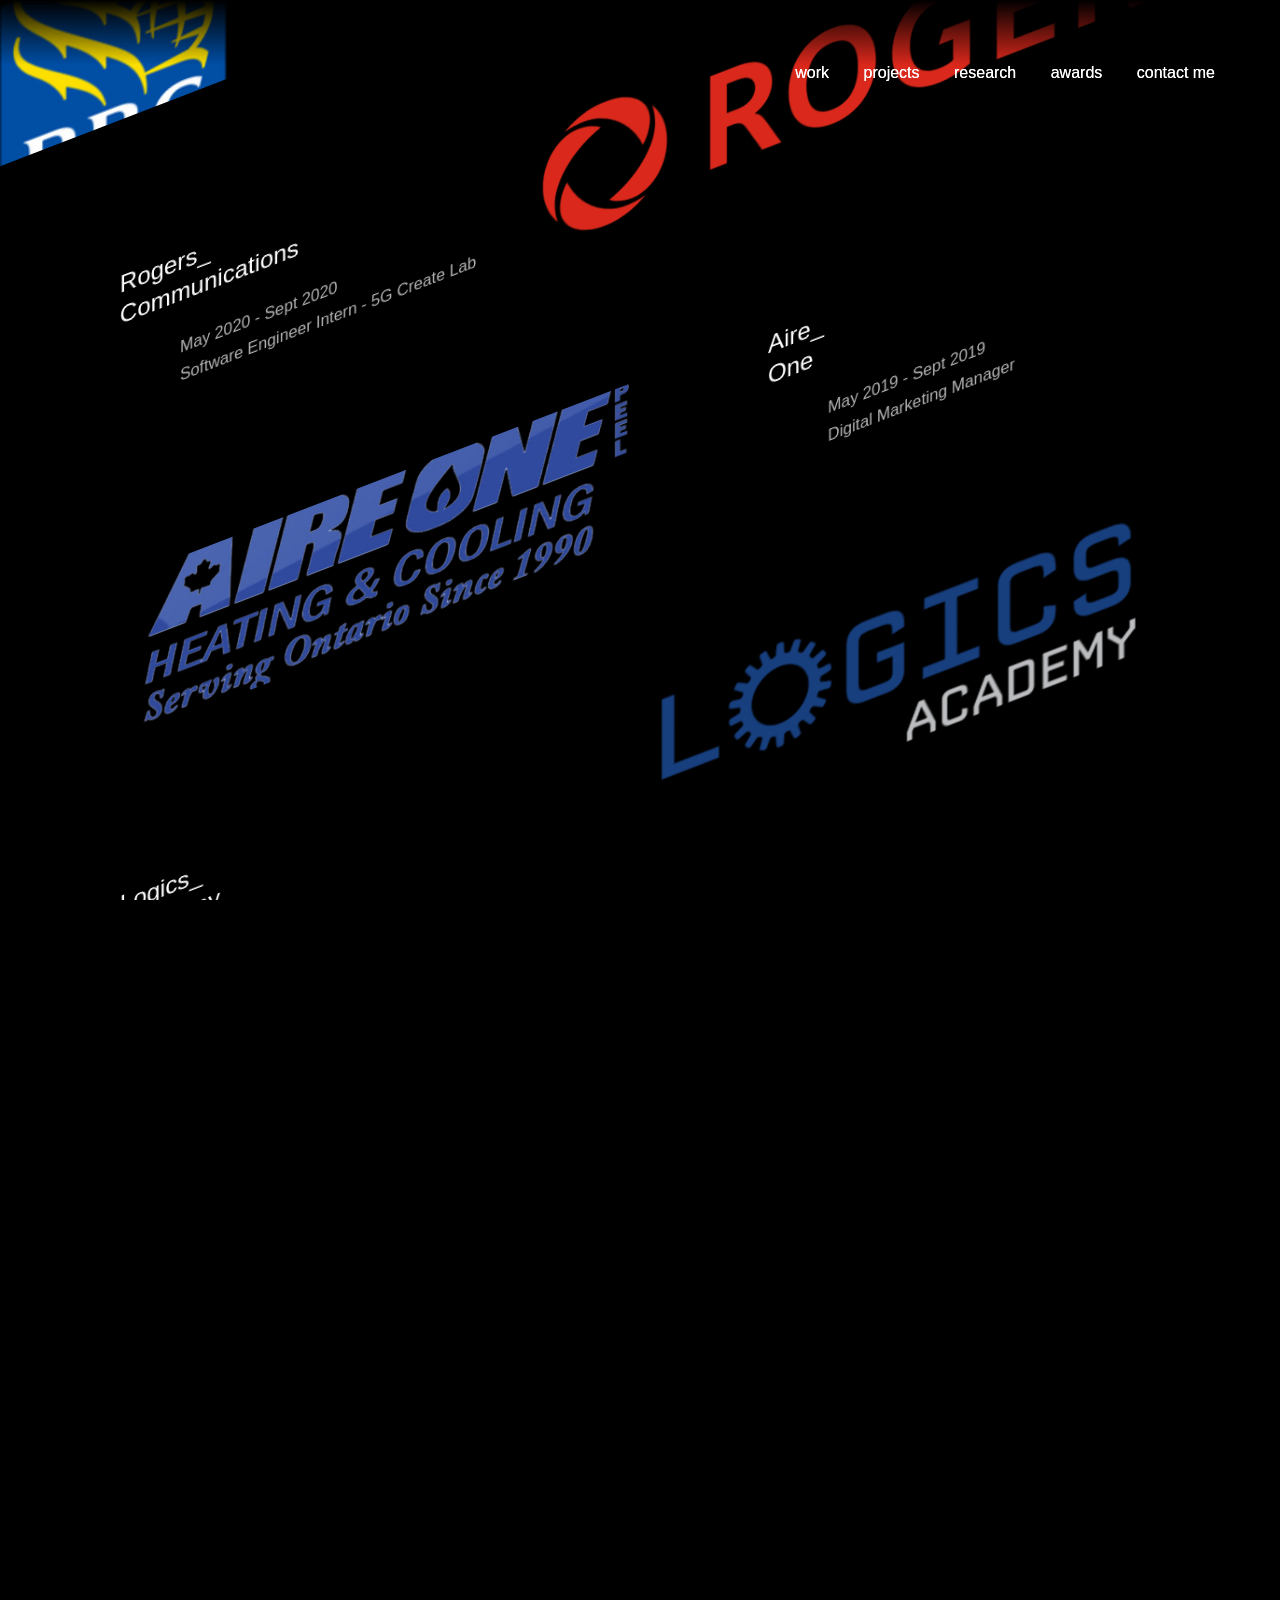
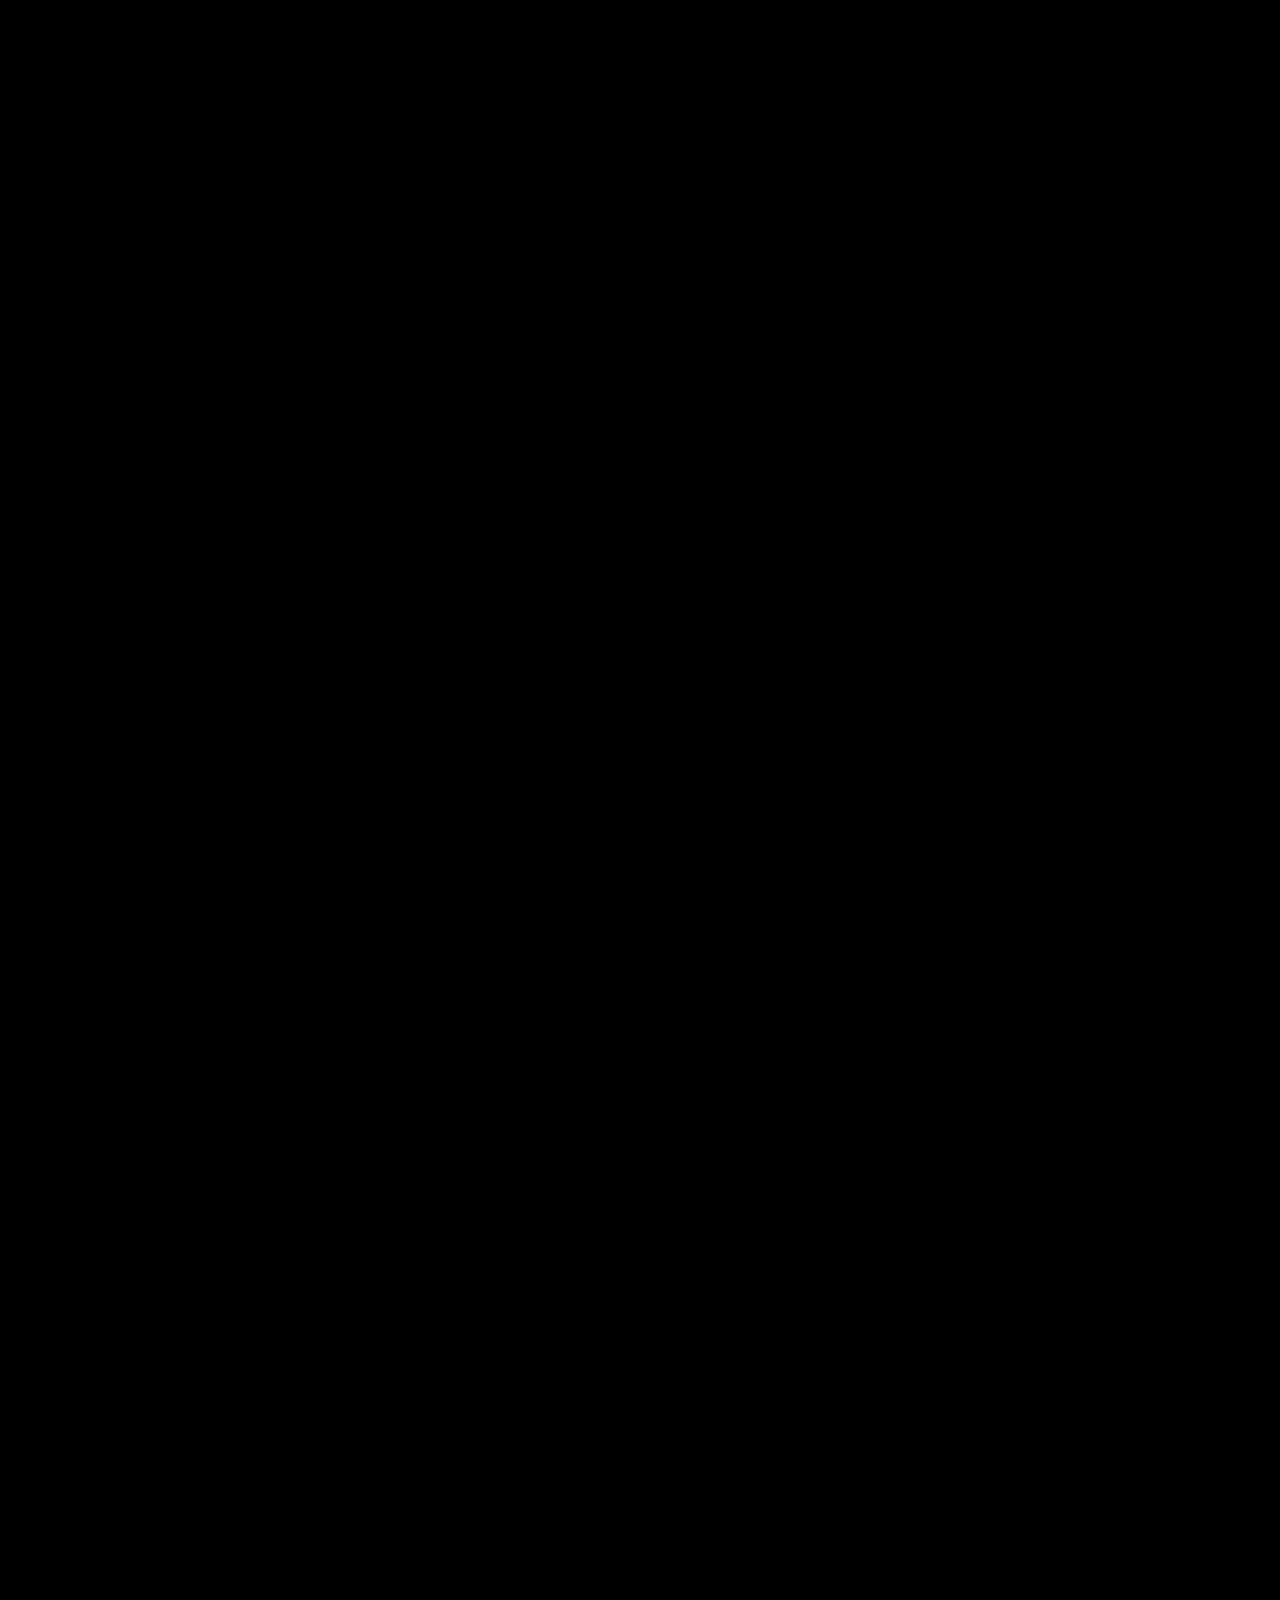
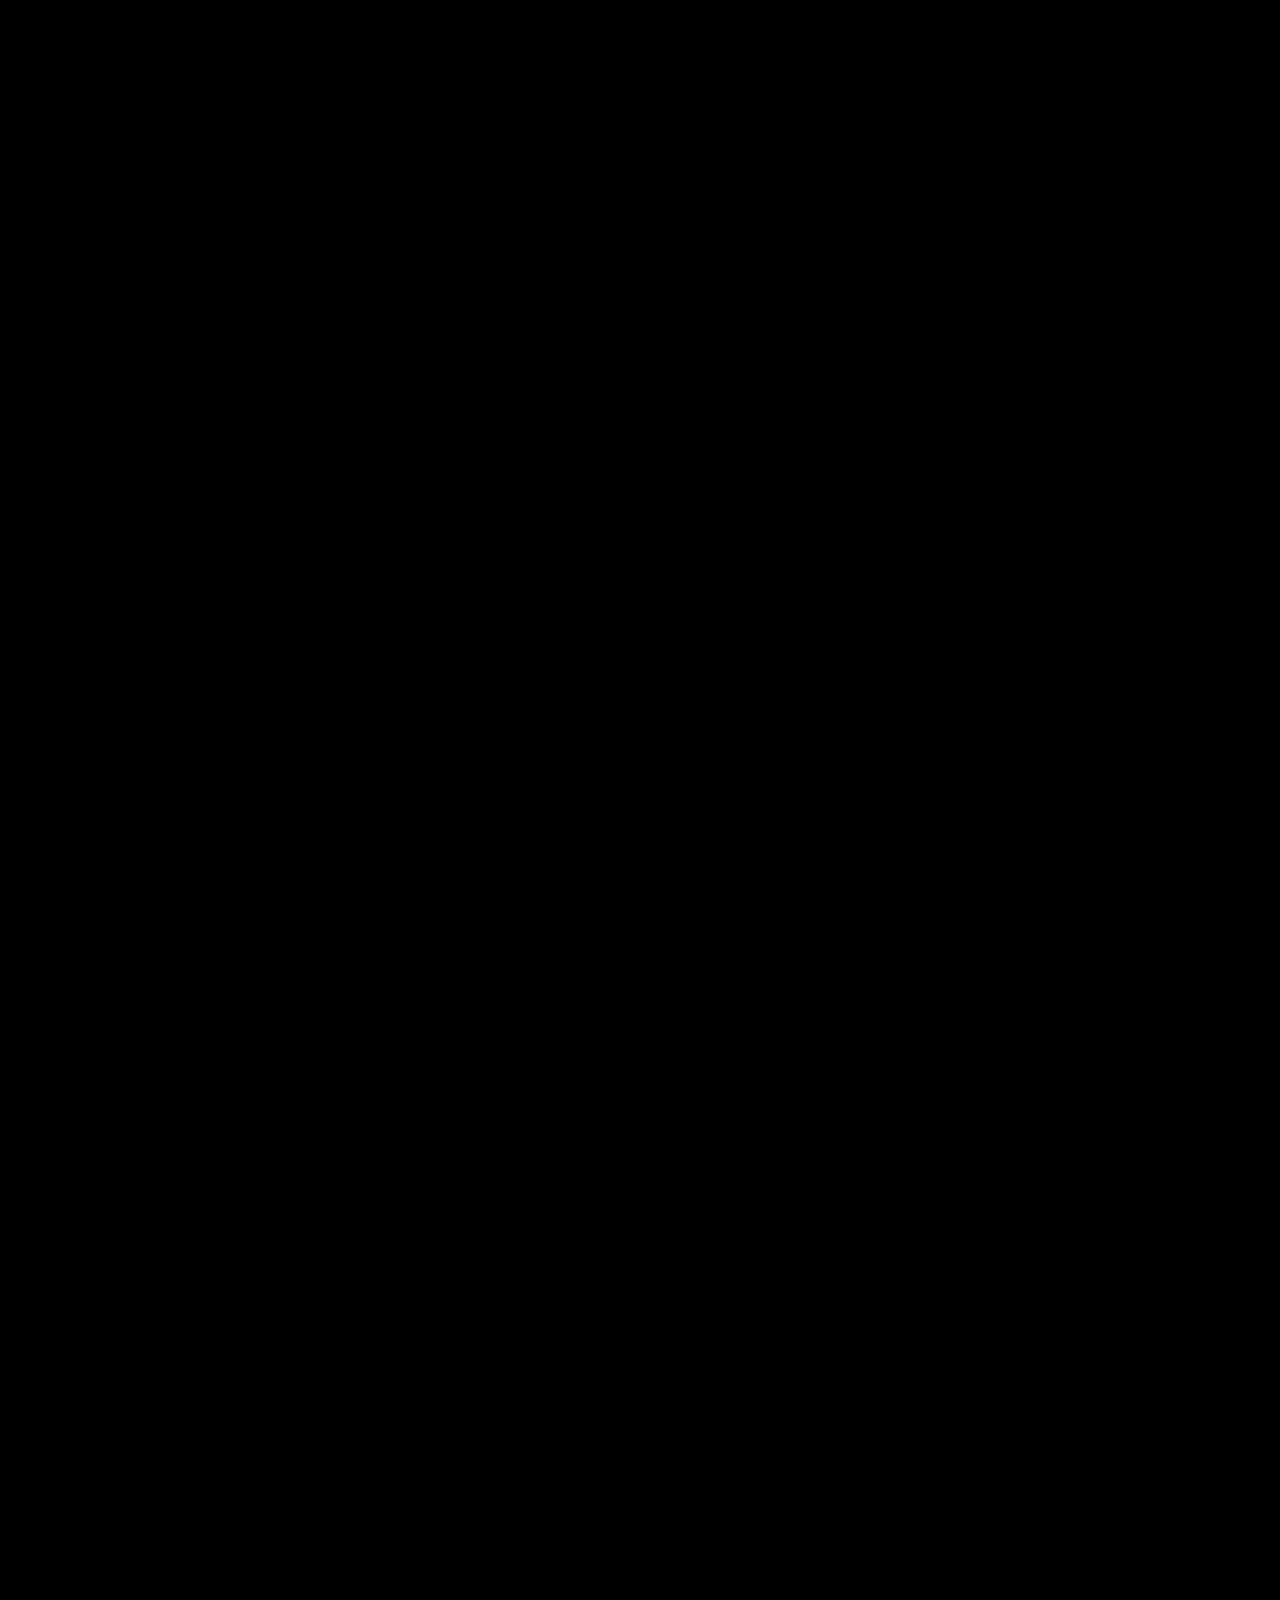
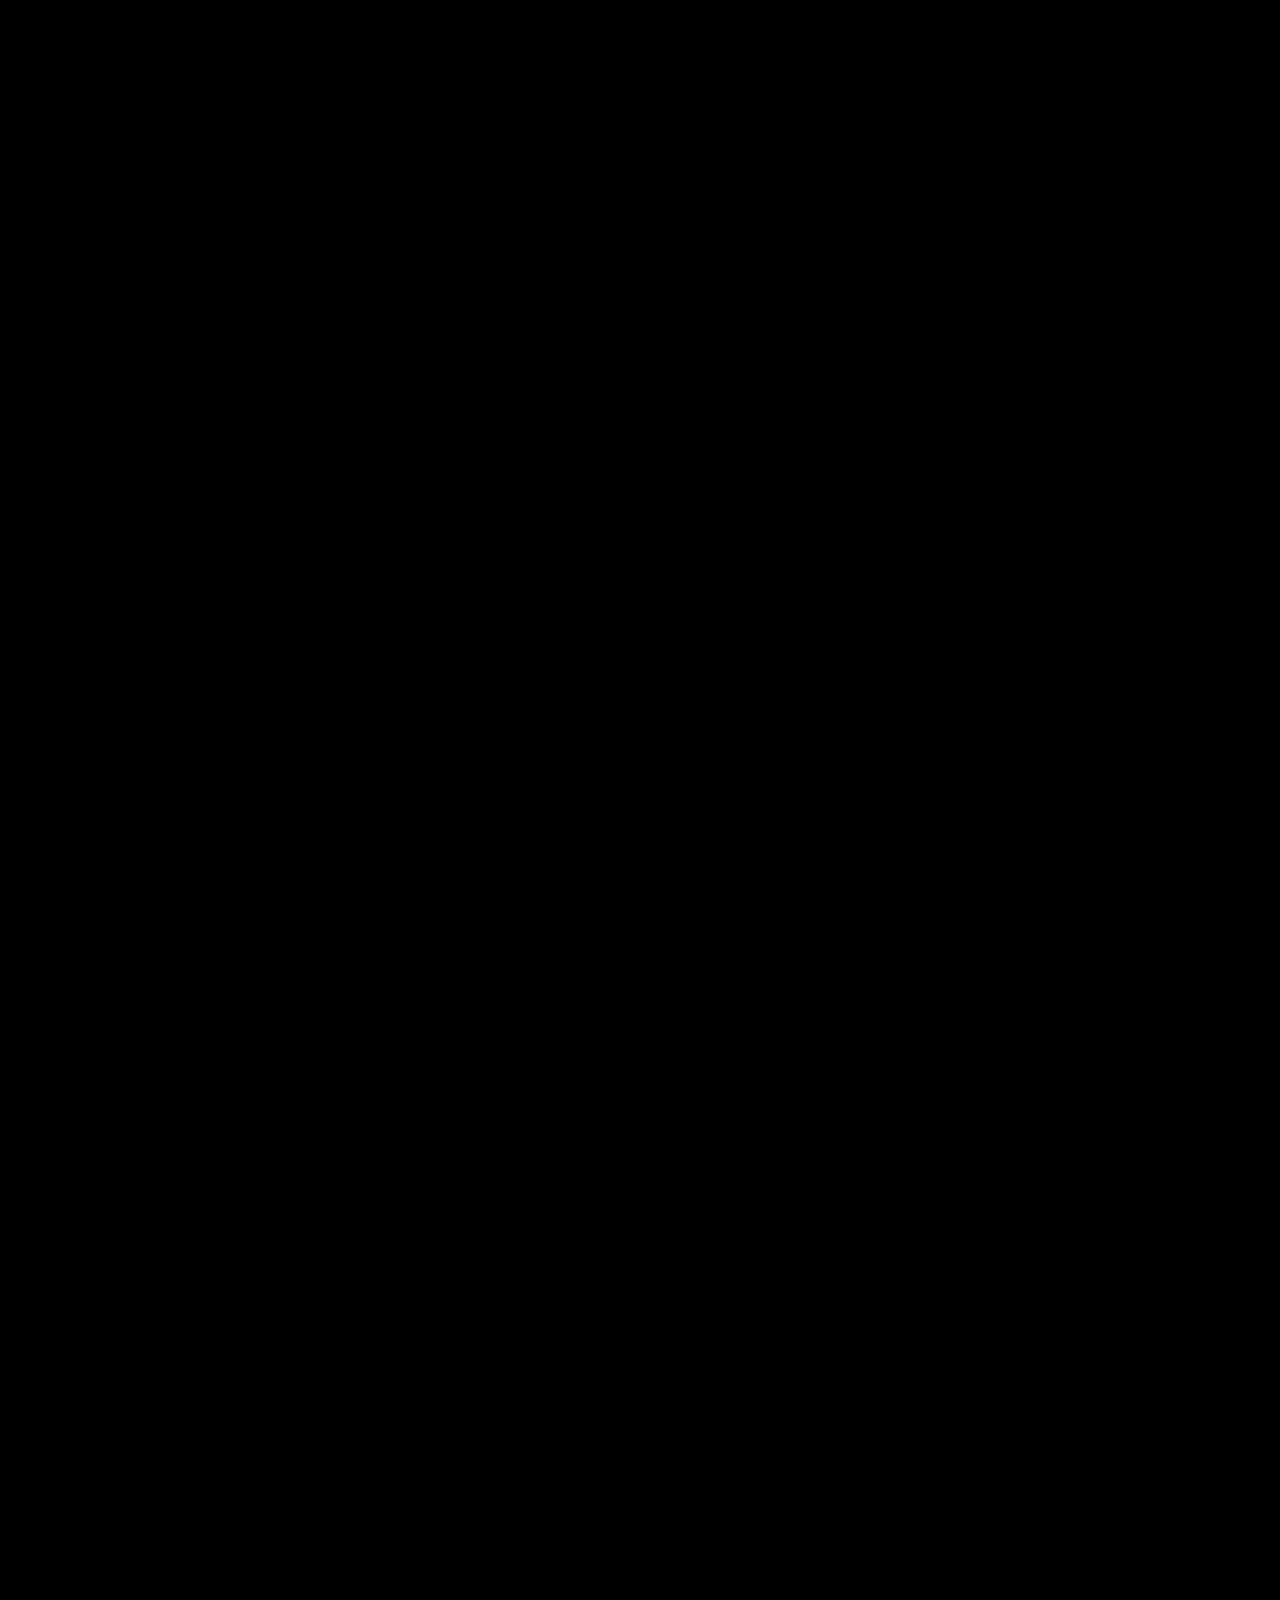
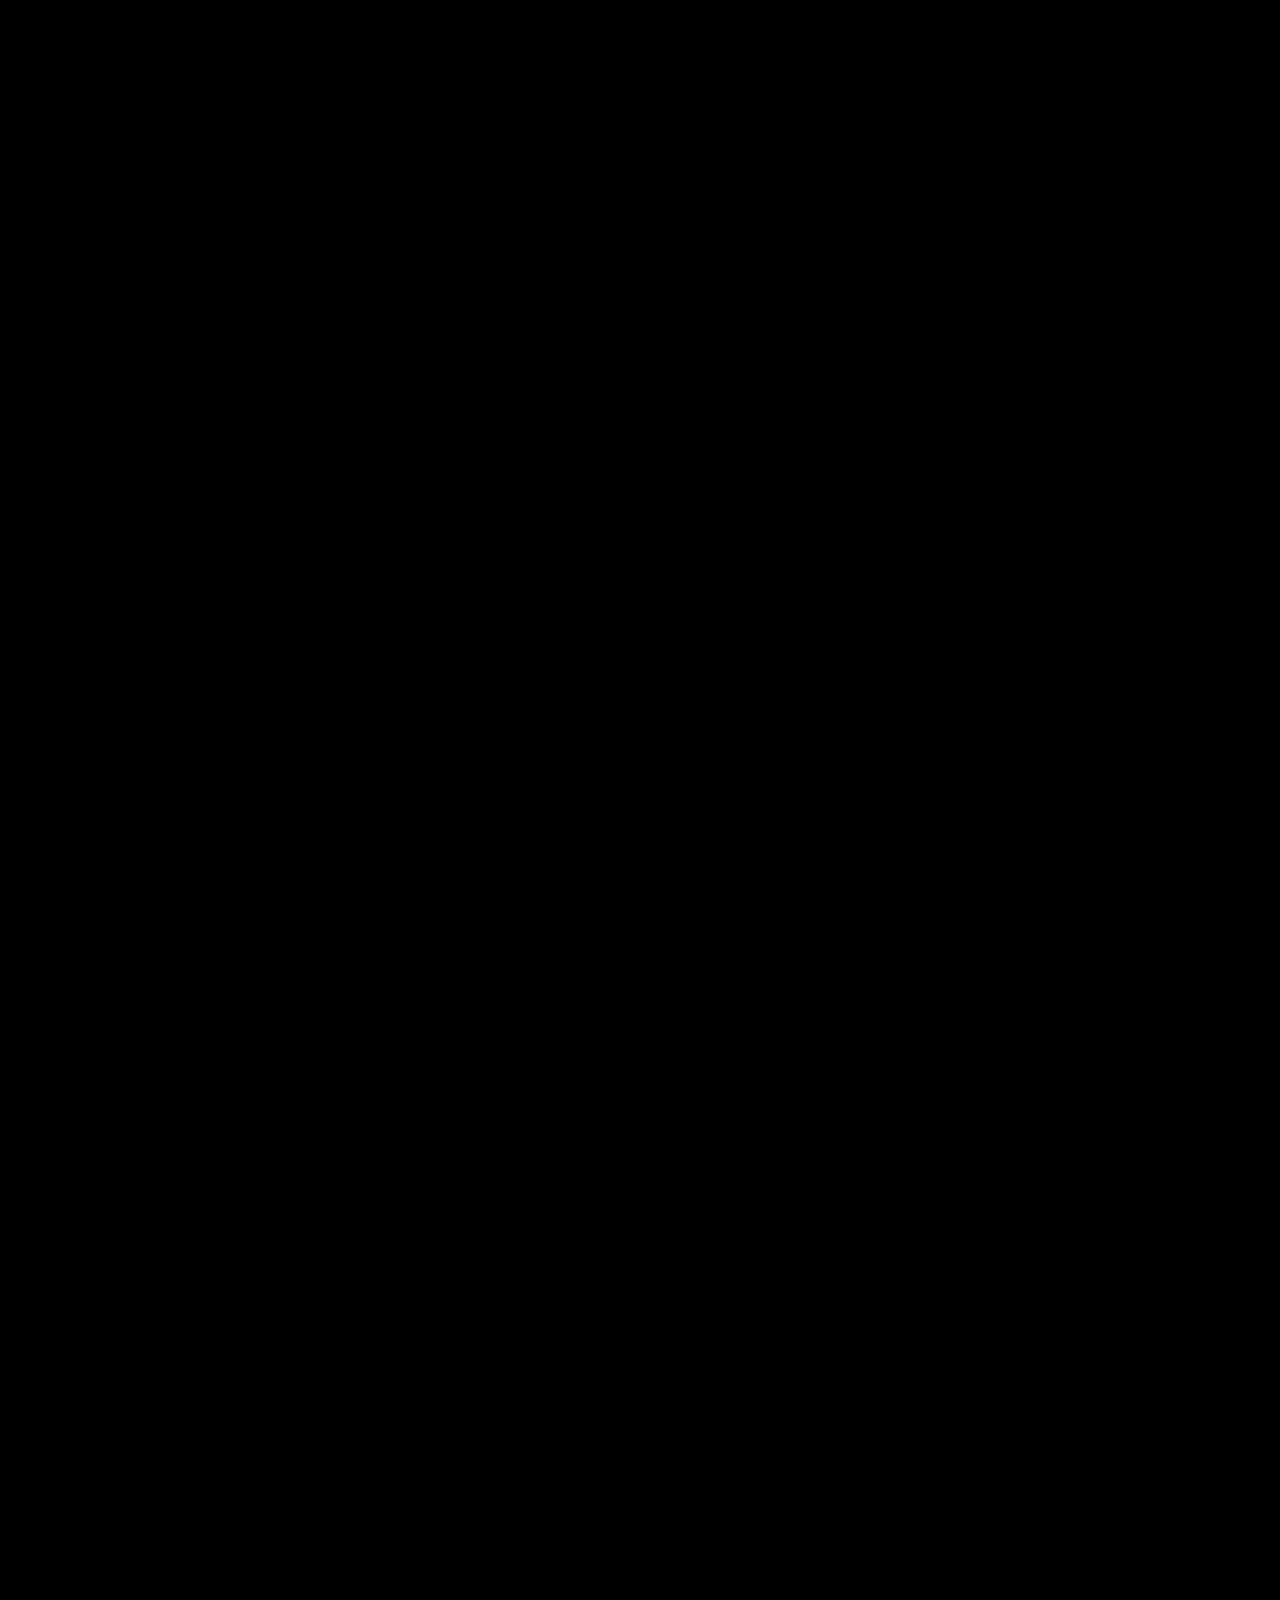
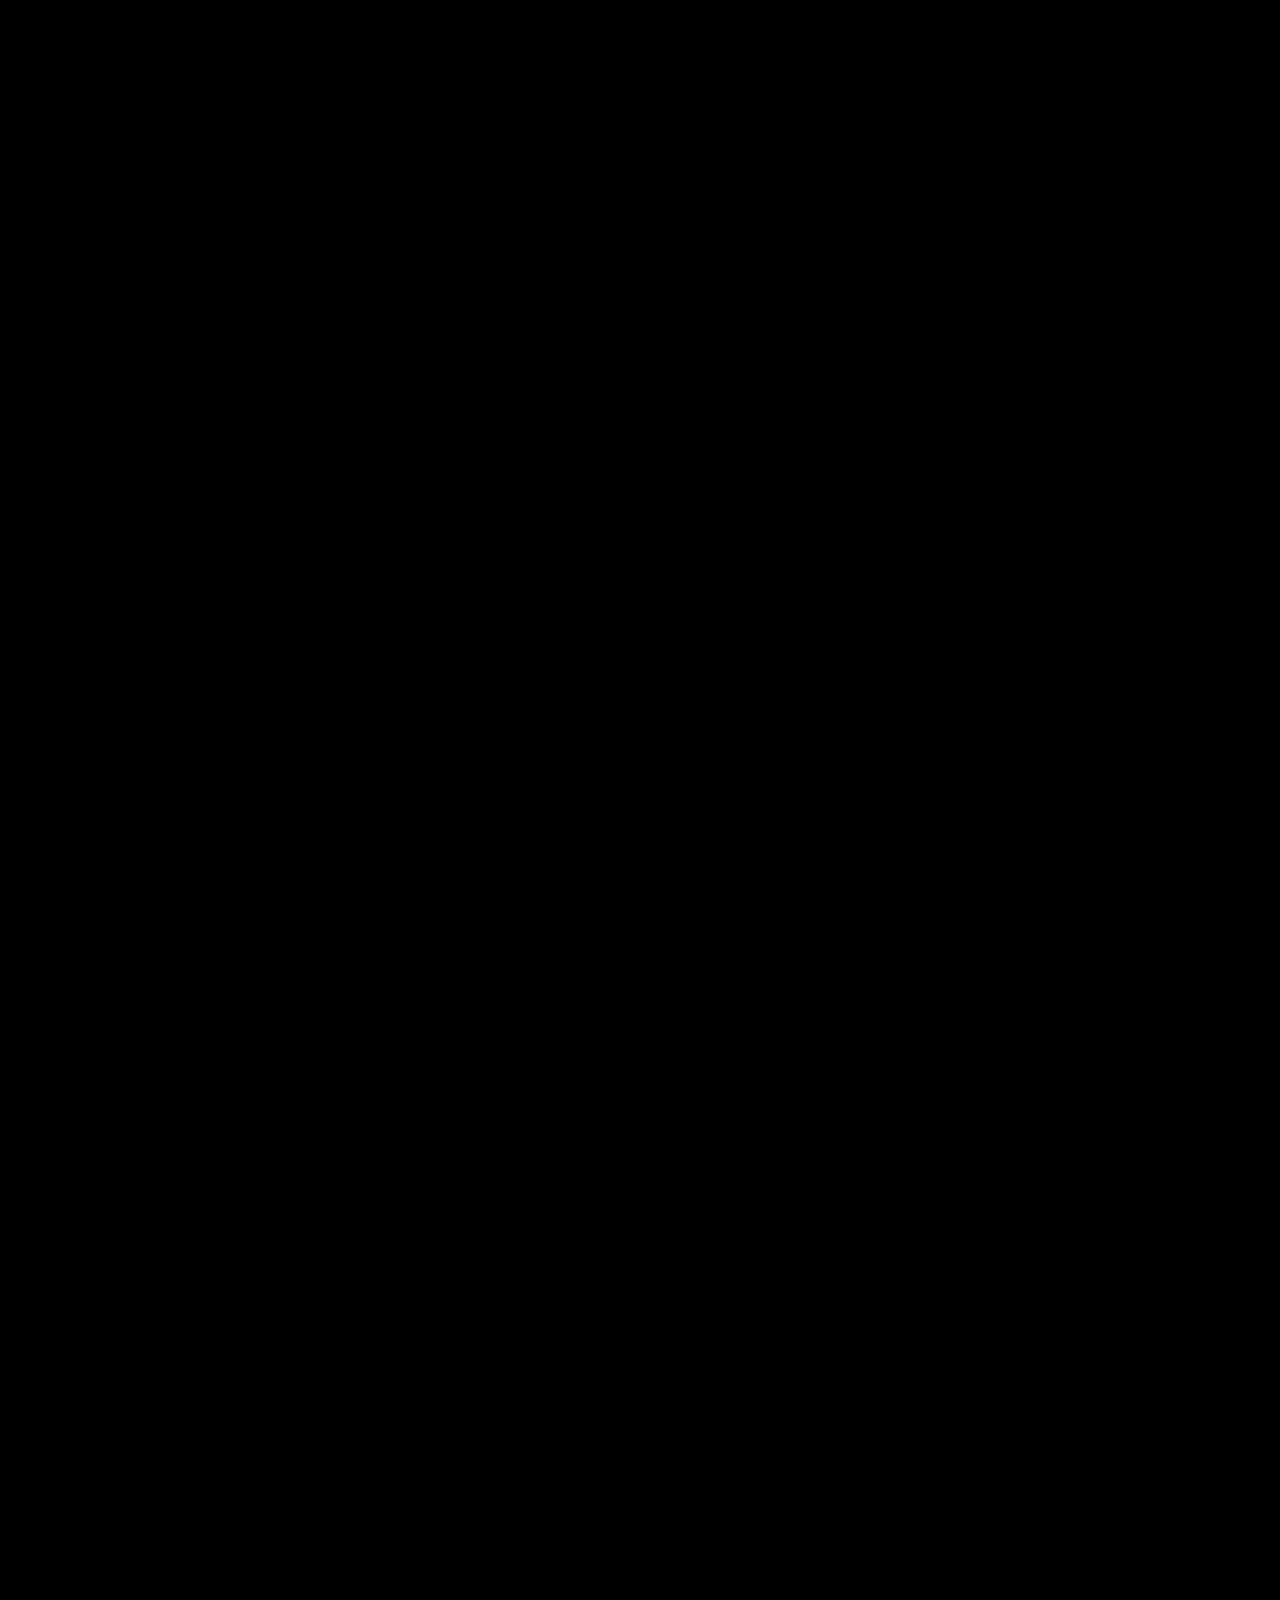
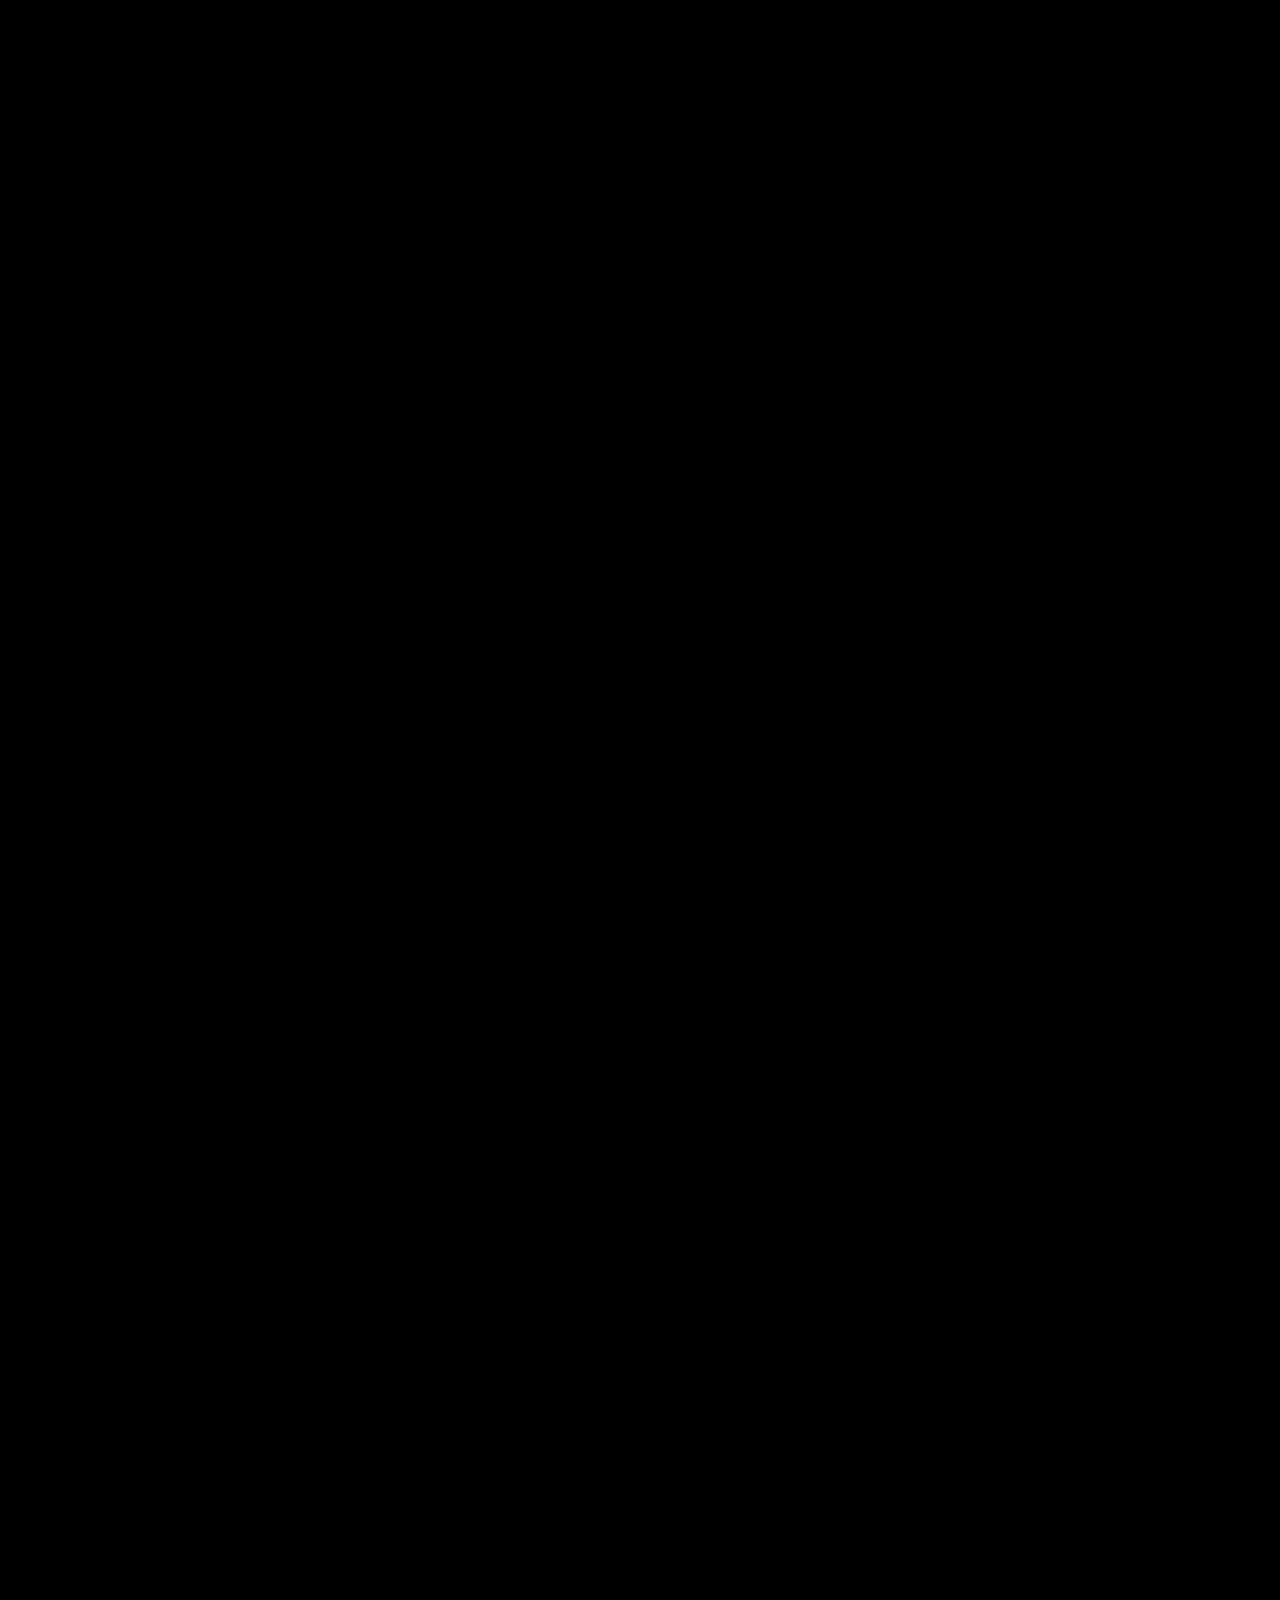
==== commit b39910dd: "Refresh site content and fix broken assets, lightbox, and metadata Content - Rebuild work grid from " ====
--- a/index.html
+++ b/index.html
@@ -7,7 +7,7 @@
     <meta name="viewport" content="width=device-width, minimum-scale=1, initial-scale=1, shrink-to-fit=no" />
 
     <title>
-        Luke Edward 🤙🏽
+        Luke Edward - Software Engineer
     </title>
 
     <meta name="format-detection" content="telephone=no" />
@@ -21,38 +21,37 @@
     <meta name="googlebot" content="index,follow">
     <!-- Google Specific -->
 
-    <meta name="description" content="Luke Edward. Project Manager and Developer. Website, UI/UX, iOS, Android. Developer based in Toronto." />
-    <meta name="keywords" content="developer, designer" />
+    <meta name="description" content="Luke Edward - software engineer at Microsoft working on Windows Silicon & System Integration. Applied AI, agents, and large-scale systems. Based in Seattle." />
+    <meta name="keywords" content="Luke Edward, software engineer, Microsoft, applied AI, LLM agents, Seattle" />
     <meta name="author" content="Luke Edward" />
 
     <link rel="manifest" href="asset-manifest.json">
+    <link rel="canonical" href="https://luke-edward.github.io/LVE-COM/" />
 
     <!-- Favicons -->
     <link rel="shortcut icon" href="assets/img/favicon-32.png" sizes="16x16" type="image/png" />
     <link rel="icon" href="assets/img/favicon-32.png" sizes="32x32" type="image/png" />
     <link rel="icon" href="assets/img/favicon-48.png" sizes="48x48" type="image/png" />
     <link rel="icon" href="assets/img/favicon-62.png" sizes="62x62" type="image/png" />
-    <link rel="icon" href="assets/img/favicon-96.html" sizes="96x96" type="image/png" />
+    <link rel="icon" href="assets/img/favicon-96.png" sizes="96x96" type="image/png" />
 
     <!-- Canonical -->
     <link rel="canonical" href="index.html" />
 
     <!-- Facebook -->
-    <meta property="og:locale" content="it_IT" />
+    <meta property="og:locale" content="en_US" />
     <meta property="og:type" content="website" />
-    <meta property="og:title" content="Luke Edward. Project Manager and Developer." />
-    <meta property="og:description" content="Luke Edward. Project Manager and Developer. Website, UI/UX, iOS, Android. Developer based in Toronto." />
-    <meta property="og:url" content="index.html" />
+    <meta property="og:title" content="Luke Edward - Software Engineer" />
+    <meta property="og:description" content="Luke Edward - software engineer at Microsoft working on Windows Silicon & System Integration. Applied AI, agents, and large-scale systems. Based in Seattle." />
+    <meta property="og:url" content="https://luke-edward.github.io/LVE-COM/" />
     <meta property="og:site_name" content="Luke Edward" />
-    <meta property="og:image" content="assets/img/showcase.jpg" />
+    <meta property="og:image" content="https://luke-edward.github.io/LVE-COM/assets/img/og-card.jpg" />
 
     <!-- Twitter -->
-    <meta name="twitter:card" content="summary" />
-    <meta name="twitter:description" content="Luke Edward. Project Manager and Developer. Website, UI/UX, iOS, Android. Developer based in Toronto." />
-    <meta name="twitter:title" content="Luke Edward. Project Manager and Developer." />
-    <meta name="twitter:site" content="@lukevedward" />
-    <meta name="twitter:creator" content="@lukevedward" />
-    <meta name="twitter:image" content="assets/img/showcase.jpg">
+    <meta name="twitter:card" content="summary_large_image" />
+    <meta name="twitter:description" content="Luke Edward - software engineer at Microsoft working on Windows Silicon & System Integration. Applied AI, agents, and large-scale systems. Based in Seattle." />
+    <meta name="twitter:title" content="Luke Edward - Software Engineer" />
+            <meta name="twitter:image" content="https://luke-edward.github.io/LVE-COM/assets/img/og-card.jpg">
 
     <!-- Custom css -->
     <link rel="stylesheet" href="assets/css/style.css" />
@@ -117,19 +116,164 @@
         <div class="item-full">
             <div class="image">
                 <div class="wrap-img">
-                    <img src="assets/img/null.jpg" data-img="assets/img/be-barbara-case.jpg" data-img-webp="assets/img/webp/be-barbara-case.webp" alt="RBC" />
+                    <img src="assets/img/microsoft.png" alt="Microsoft" />
                 </div>
                 <div class="cta">
                     <svg width="136px" height="139px" viewBox="0 0 136 139" version="1.1" xmlns="http://www.w3.org/2000/svg" xmlns:xlink="http://www.w3.org/1999/xlink">
-                        <g id="cta-wrap-21a" stroke="none" stroke-width="1" fill="none" fill-rule="evenodd">
-                            <g id="Desktop-HD-Copy-4" transform="translate(-83.000000, -373.000000)">
-                                <g id="cta-wrap-22a" transform="translate(83.000000, 373.000000)" fill="#ffffff" fill-rule="nonzero">
-                                    <path d="M79.1553133,120.092271 L79.4827073,120.094608 L79.7612696,122.741993 C78.9010737,122.76614 78.0213008,122.814468 77.0586154,122.915764 C74.9144524,123.141376 74.4158175,123.658394 74.5205403,125.284362 L74.5205403,125.284362 L78.9888287,124.813504 L78.343723,125.057603 L79.4088287,127.932504 L74.8497503,128.41309 L75.8765172,138.17122 L72.1132923,138.567192 L71.0865254,128.809063 L67.6952472,129.165899 L67.3660372,126.037171 L70.7573154,125.680335 L70.65602,124.71765 C70.3797599,122.092144 71.8238398,120.679273 75.5870646,120.2833 C76.8779383,120.147472 77.5561939,120.076105 79.4827073,120.094608 Z M43.9767005,123.333549 C45.9908598,121.750221 49.0105517,121.733209 52.4522429,122.798214 C57.1600002,124.254993 60.4212349,127.037407 58.6783028,132.669902 L58.6783028,132.669902 L45.3116348,128.53369 C45.0996266,130.632833 46.7895284,131.869666 49.1854406,132.611062 C51.6654199,133.378473 53.3217041,133.384354 54.615634,132.402997 L54.615634,132.402997 L58.1884855,133.508589 C56.3933097,136.407469 52.8631138,136.950152 48.2814571,135.532394 C43.5736998,134.075615 40.4890873,131.094534 41.8938385,126.554911 C42.155182,125.710348 42.5095599,124.996452 42.9454522,124.403662 L43.0598287,124.252504 L43.346048,124.444419 C43.5399838,124.153769 43.6899906,123.867617 43.7989897,123.58532 L43.8518287,123.434504 Z M95.35826,113.066523 L104.580675,128.056755 L101.376513,130.028047 L96.4058287,121.948504 L99.7568307,130.823416 L96.2373512,132.152291 L95.4369179,130.03237 C94.2209498,132.043546 92.1987129,133.912348 89.2555224,135.023629 C86.0241874,136.243707 82.5634829,136.233494 80.8359696,131.782797 L80.8359696,131.782797 L79.4088287,127.932504 L80.2976747,127.83985 L79.9684647,124.711122 L78.9888287,124.813504 L81.8837842,123.720957 L83.9120666,129.092795 C84.8834662,131.665514 86.2530276,132.676937 89.1550546,131.581198 C91.521956,130.687511 93.6155926,128.509559 94.2246112,126.821617 L94.2246112,126.821617 L91.6601162,120.029639 L94.5528287,118.936504 L92.1540979,115.037815 L95.35826,113.066523 Z M29.7720073,114.277026 C31.7515993,112.307908 35.1277043,113.909215 38.6693303,116.272358 C42.2540155,118.664232 44.6939068,120.889379 43.8594916,123.4164 L43.8518287,123.434504 L43.8156054,123.465369 C43.5508243,123.690822 43.3046938,123.945116 43.0786538,124.229448 L43.0598287,124.252504 L40.1984145,122.344167 C40.7786111,121.47463 39.8670864,120.529906 37.1581649,118.703143 L36.8989284,118.529275 C33.9342968,116.551131 32.9459586,116.209038 32.5307925,116.831244 C32.0789941,117.508351 32.5730355,117.996686 36.1048135,120.749975 C40.1062752,123.869555 42.9061412,125.896447 40.9890505,128.769578 C38.9620629,131.80741 35.8629214,130.506501 31.7087772,127.734656 C27.554633,124.962812 24.0657044,121.867845 26.3613289,118.427408 L26.3613289,118.427408 L29.4906622,120.515449 C28.7213838,121.668362 29.617838,122.901266 33.1131752,125.233523 C36.4987112,127.492515 37.1942463,127.639236 37.7559417,126.797427 C38.3054262,125.973918 37.8296531,125.577116 34.2002528,122.811585 C30.1904545,119.786944 28.0985969,117.939639 28.8359163,115.768949 L28.8768287,115.654504 L29.0160028,115.475234 C29.2431764,115.170499 29.4347673,114.862943 29.5920033,114.55226 L29.6758287,114.377504 Z M51.585774,125.523891 C49.1268115,124.762984 47.2538561,124.713084 46.1466145,126.281883 L46.1466145,126.281883 L55.5411123,129.188937 C55.4714146,127.255944 53.8555856,126.226266 51.585774,125.523891 Z M98.7498793,110.593786 L109.183245,124.767878 L106.153533,126.99801 L95.7201671,112.823918 L98.7498793,110.593786 Z M95.1795958,118.700764 L94.5528287,118.936504 L96.4058287,121.948504 L95.1795958,118.700764 Z M21.0528932,100.912869 C23.4129846,102.374283 25.4591223,104.043652 27.2067854,106.109592 C29.7959159,109.170245 30.8305767,111.869898 29.6822321,114.365472 L29.6758287,114.377504 L29.6475588,114.40759 C29.5250306,114.543058 29.4082988,114.693315 29.2976836,114.859093 C29.1242907,115.118956 28.9890362,115.372 28.8905829,115.620428 L28.8768287,115.654504 C28.5856722,116.022082 28.2443329,116.382451 27.8492798,116.739375 L27.6472673,116.917553 L22.658777,121.13752 L20.2148904,118.248562 L21.4410177,117.211332 C19.1067094,116.189161 16.935235,114.712267 14.9602336,112.377587 C12.6158076,109.606203 12.0425193,107.12313 14.2764223,105.23338 C16.8462507,103.059458 20.0395233,105.199215 22.6965395,108.340117 C24.1316125,110.036539 25.184276,111.82593 25.8416387,113.488667 C27.7228202,111.897299 25.827942,109.350759 24.6912506,108.007058 C23.5971851,106.713746 22.1439988,105.234358 19.8200875,103.713521 L19.8200875,103.713521 Z M21.1137395,110.284206 C19.2950332,108.134284 17.8314499,107.153562 16.8236741,108.006081 C15.7823058,108.887017 16.5082171,109.915447 17.7727863,111.410314 C19.0941901,112.972367 21.3999881,114.710238 23.2886067,115.648381 L23.2886067,115.648381 L24.0612348,114.994783 C23.5278452,113.717043 22.6624816,112.114999 21.1137395,110.284206 Z M112.06361,101.86283 C114.83752,97.896594 118.089906,96.0100256 121.561853,97.6865335 L121.561853,97.6865335 L119.355334,100.841494 C117.69518,100.297886 116.20514,101.430356 114.641663,103.665871 C112.788188,106.316038 112.356512,108.430327 114.573998,109.981195 C116.773456,111.519454 118.611343,110.388641 120.464819,107.738474 C122.028295,105.50296 122.580861,103.714838 121.500707,102.341927 L121.500707,102.341927 L123.707225,99.1869664 C126.473086,101.873062 125.816781,105.57528 123.042872,109.541516 C119.966354,113.940432 116.312036,115.787516 112.417914,113.064041 C108.505763,110.327958 108.987092,106.261746 112.06361,101.86283 Z M9.09773445,87.6580785 C13.4452779,85.685785 16.6989183,88.1716619 18.9166124,93.060144 C20.9161727,97.4677918 20.8824509,101.227581 17.6709265,103.360936 L17.6709265,103.360936 L16.0803671,99.8548529 C17.3939642,98.7032962 17.1786663,96.8441687 16.0516414,94.3598582 C14.7155716,91.4147481 13.1162139,89.966087 10.6519381,91.0840229 C8.20769708,92.19287 8.24434327,94.3504661 9.58041308,97.2955762 C10.707438,99.7798867 11.9645435,101.166391 13.6962304,100.936433 L13.6962304,100.936433 L15.2867897,104.442517 C11.5662863,105.453925 8.71500231,103.002938 6.71544204,98.5952904 C4.49774793,93.7068083 4.77022574,89.6212831 9.09773445,87.6580785 Z M131.495824,64.6505195 L131.695066,64.6587433 C135.340237,64.8819661 135.775337,68.2147926 135.470087,73.1994548 C135.164836,78.1841171 134.245639,82.756482 130.117372,82.5036755 L130.117372,82.5036755 L130.347319,78.7487096 C131.730727,78.8334267 132.345146,77.4383736 132.601987,73.2442305 C132.850759,69.1818405 132.627595,68.506938 131.617487,68.4450811 C130.629338,68.3845688 130.525809,68.9953829 129.961988,73.5233866 C129.339643,78.7279353 128.774403,81.4821634 126.271097,81.7492507 L126.233829,81.7515044 L126.445562,81.7776923 C126.906664,81.8415949 127.390611,81.9519268 127.89894,82.1102441 L128.155143,82.1934087 L134.326929,84.3386841 L133.084548,87.9129174 L131.567576,87.3856275 C131.876171,89.9151724 131.710482,92.5360622 130.706464,95.4245415 C129.514645,98.8533118 127.669298,100.610869 124.905501,99.6501899 C121.726096,98.5450481 121.942124,94.7072253 123.292853,90.8212856 C124.022391,88.7224626 125.026631,86.9054533 126.123105,85.4931624 C123.795697,84.6841697 122.56854,87.6115427 121.990688,89.2739768 C121.434505,90.8740696 120.900992,92.8779917 120.775086,95.6524567 L120.775086,95.6524567 L117.736921,96.017169 C117.793262,93.2418151 118.188425,90.6308155 119.076872,88.074823 C120.425996,84.1935012 122.280111,81.9109476 125.129254,81.7237161 L125.182829,81.7205044 L125.172007,81.7198613 C122.206407,81.2501735 121.806412,77.5380563 122.046363,73.2219714 L122.062175,72.9514535 C122.337288,68.4589282 123.083569,65.1371367 125.983189,64.8142086 L126.036829,64.8085044 L126.094465,64.8268475 C126.297777,64.8848769 126.506931,64.9317173 126.722002,64.9669713 L126.759829,64.9715044 L126.540054,68.5749738 C125.496675,68.5110794 125.138883,69.7741575 124.923201,73.0343416 L124.903381,73.3458552 C124.685537,76.9031913 124.887186,77.9294357 125.633788,77.975156 C126.446266,78.0249105 126.619705,77.352254 127.222065,72.9147752 C127.904651,67.8870964 128.247524,64.447623 131.695066,64.6587433 Z M128.32583,86.2588162 C127.497613,87.3684019 126.559271,88.9288229 125.771947,91.1938894 C124.847384,93.8537839 124.748371,95.6127861 125.995197,96.046175 C127.283583,96.4940103 127.799205,95.3456417 128.442065,93.4961838 C129.113818,91.5636041 129.435749,88.6942383 129.28173,86.5910811 L129.28173,86.5910811 Z M17.7575064,73.3289481 L18.1533225,77.0700674 L0.651009952,78.9218384 L0.255193907,75.1807191 L17.7575064,73.3289481 Z M17.6246374,69.0665801 L17.7244148,72.8272567 L0.130606155,73.2940517 L0.0308287217,69.5333751 L10.2338287,69.2625044 L12.9545511,69.6792042 L13.0288287,69.1885044 L17.6246374,69.0665801 Z M6.84063854,39.7762664 L15.8998655,43.5453181 L17.2097377,40.3969321 L20.1143778,41.6053948 L18.8045056,44.7537809 L19.698241,45.1256156 C22.1357011,46.1397102 22.6850379,48.0838812 21.2315023,51.5775742 C20.7329058,52.7759921 20.4709313,53.4056693 19.5325911,55.08832 L19.5325911,55.08832 L17.0748187,54.0657746 C17.465336,53.2989524 17.8439919,52.5033673 18.2158265,51.6096319 C19.0440038,49.6190394 18.828718,48.9337686 17.3509699,48.2474738 L17.3509699,48.2474738 L15.5848287,52.4895044 L15.1045706,55.6307751 L9.4286573,54.762114 C6.71030802,54.3460885 5.15698184,55.0431206 4.68770513,58.1094186 C4.30496171,60.6103 5.17532533,63.5032665 6.34723178,64.8621952 L6.34723178,64.8621952 L13.5236739,65.9605024 L13.0288287,69.1885044 L10.2338287,69.2625044 L0.145689249,67.7188923 L0.714812066,64.0001905 L2.95473188,64.3429954 C1.79901256,62.2966033 1.16298485,59.6175496 1.63891796,56.507758 C2.16144593,53.0935113 3.86851234,50.0831119 8.5942231,50.7618385 L8.5942231,50.7618385 L12.6298287,51.4045044 L14.4463299,47.039011 L5.38710291,43.2699593 L6.84063854,39.7762664 Z M126.487119,47.2318328 L129.391645,60.9190455 C131.327828,60.0808654 131.583954,58.0024229 131.063331,55.5490546 C130.524441,53.0096032 129.72217,51.5605784 128.234548,50.909197 L128.234548,50.909197 L127.458181,47.2506653 C130.864405,47.4049458 133.059142,50.2227315 134.054719,54.9142604 C135.077697,59.7349139 133.978503,63.8814128 129.330016,64.8678556 C128.465199,65.051376 127.66912,65.089967 126.939046,64.9983484 L126.759829,64.9715044 L126.771345,64.798049 C126.56209,64.7852347 126.362191,64.7852723 126.171212,64.7976865 L126.036829,64.8085044 L125.893098,64.7651032 C123.36704,63.9361392 121.774369,61.3332223 120.965158,57.7640434 L120.902898,57.4802734 C119.879921,52.6596198 120.719552,48.4557526 126.487119,47.2318328 L126.487119,47.2318328 Z M124.977091,51.6679228 C123.323306,52.6710751 123.211945,54.583858 123.705166,56.9081017 C124.239489,59.4260324 125.10895,61.085698 127.01848,61.2877091 L127.01848,61.2877091 Z M12.6298287,51.4045044 L12.3420835,52.0967409 L15.2467236,53.3052036 L15.5848287,52.4895044 L15.6770216,51.8903265 L12.6298287,51.4045044 Z M102.842354,9.94455916 L105.761201,12.3179485 L104.331615,14.0760843 C106.68148,14.1153873 109.313851,14.9231497 111.754758,16.9079139 C114.434635,19.0869906 116.166569,22.0831524 113.188863,25.8149451 L113.188863,25.8149451 L110.587829,28.9745044 L113.394146,32.7270537 L121.251957,26.8508177 L123.518129,29.8811843 L115.660318,35.7574203 L117.702507,38.4882739 L115.183075,40.3723585 L113.140885,37.6415049 L112.365675,38.2212232 C110.251466,39.8022733 108.298586,39.2847465 106.032415,36.2543799 C105.255065,35.2148937 104.846627,34.668723 103.87655,33.0041671 L103.87655,33.0041671 L106.008378,31.4099416 C106.469364,32.1365859 106.961144,32.8676732 107.540862,33.6428832 C108.832053,35.3694874 109.531425,35.5332639 110.874713,34.6111383 L110.874713,34.6111383 L108.137829,30.9515044 L105.694101,28.9645026 L109.316642,24.5094205 C111.051576,22.3757605 111.236832,20.6833196 108.830064,18.7263143 C106.867096,17.1301753 103.931617,16.4162085 102.166418,16.738892 L102.166418,16.738892 L97.5861929,22.3717544 L95.1498287,20.3895044 L96.7298287,17.4605044 L102.842354,9.94455916 Z M20.7564529,20.1543225 C24.2329099,16.6615541 28.305531,15.3141724 31.6735577,18.6664702 C32.3001538,19.2901402 32.7678226,19.9355214 33.0903816,20.5968517 L33.1728287,20.7755044 L32.9035666,20.9246817 C33.0725908,21.2304911 33.2578067,21.4952175 33.4584428,21.7217508 L33.5108287,21.7785044 L33.5172537,21.8032263 C34.0848393,24.3132862 32.779369,26.9943556 30.3007446,29.554554 L30.097218,29.761867 C26.6207611,33.2546354 22.6420604,34.8506995 18.4632125,30.691367 L18.4632125,30.691367 L28.333867,20.7743996 C26.5732737,19.6117909 24.6931087,20.5340185 22.9238405,22.3115882 C21.0924926,24.1515287 20.3180998,25.6156419 20.5863071,27.2173226 L20.5863071,27.2173226 L17.9479246,29.8680843 C16.2142932,26.9319838 17.3731154,23.5535346 20.7564529,20.1543225 Z M110.113467,28.3400695 L107.594035,30.2241541 L108.137829,30.9515044 L108.630017,31.3517714 L110.587829,28.9745044 L110.113467,28.3400695 Z M29.9403537,22.5596247 L23.0029597,29.5295688 C24.7472321,30.3655315 26.409536,29.412701 28.0856848,27.7286876 C29.9015128,25.9043399 30.8155119,24.2687795 29.9403537,22.5596247 L29.9403537,22.5596247 Z M98.014995,7.1563849 L101.325873,8.94264711 L96.7298287,17.4605044 L94.667346,19.998365 L95.1498287,20.3895044 L92.9690905,24.4321336 L89.6582128,22.6458713 L98.014995,7.1563849 Z M35.3290147,9.07694216 C39.6998239,6.66114759 44.0519294,4.98465685 46.0526756,8.60453403 L46.0526756,8.60453403 L42.7601277,10.4243617 C42.0896649,9.21131772 40.5826972,9.44095308 36.9050561,11.4736261 C33.3429429,13.4424454 32.8930101,13.9927694 33.3825544,14.878484 C33.8614564,15.744944 34.4325139,15.5047245 38.5565791,13.5520859 C42.9967766,11.423239 45.584782,10.4116692 47.1820093,11.9298755 L47.1938287,11.9415044 L47.2756456,12.1350617 C47.5242904,12.7037603 47.8220843,13.1946976 48.1677848,13.6129049 L48.2038287,13.6555044 L48.2199813,13.7104429 C48.8694576,16.2439633 46.0833599,18.4142848 42.5475766,20.3945937 L42.3107766,20.5263347 C38.5391273,22.610967 35.4416286,23.7554546 33.5806687,21.8531106 L33.5108287,21.7785044 L33.4671149,21.6000885 C33.3947534,21.329753 33.3002799,21.0615084 33.1828098,20.7957234 L33.1728287,20.7755044 L36.2153691,19.0942118 C36.721038,20.0091002 37.9789806,19.6336516 40.8462783,18.0671513 L41.1198285,17.9168055 C44.2390844,16.1927583 44.9970918,15.472158 44.6352547,14.8174994 C44.2414909,14.1050767 43.5807426,14.319459 39.5124115,16.1910192 C34.9029198,18.3114112 31.8160836,19.8667191 30.1452477,16.8437366 C28.3786314,13.6474621 30.9582056,11.4927367 35.3290147,9.07694216 Z M92.8613552,4.82727332 L96.3110163,6.32810054 L89.2896024,22.4668659 L85.8399413,20.9660387 L92.8613552,4.82727332 Z M56.6840649,1.37060953 C60.2302158,0.594907291 62.6930386,1.24974769 63.3183016,4.10816021 C64.0375891,7.39640921 60.6526216,9.21782265 56.6336506,10.0969519 C54.4629764,10.5717757 52.3890173,10.6651205 50.611915,10.4683274 C51.1384523,12.8754117 54.2755859,12.3918616 55.9949317,12.0157635 C57.6498022,11.6537691 59.637125,11.0614112 62.0683915,9.71885721 L62.0683915,9.71885721 L63.9670459,12.1185604 C61.5713749,13.5208886 59.1387667,14.5484533 56.4952724,15.1267041 C52.774799,15.9405385 49.9985393,15.666825 48.2996656,13.7663333 L48.2038287,13.6555044 L48.1715637,13.5410016 C48.1001419,13.3143573 48.0011033,13.084813 47.8725614,12.8522468 C47.6947729,12.5305806 47.5011092,12.2601343 47.289386,12.0373263 L47.1938287,11.9415044 L47.1847101,11.9181448 C47.0369988,11.5505088 46.908547,11.1522516 46.7996581,10.7221448 L46.7366748,10.460249 L45.3404107,4.07717739 L49.0370044,3.26856657 L49.3801938,4.83746968 C51.375581,3.25245921 53.6967015,2.0240799 56.6840649,1.37060953 Z M63.4866414,5.38187881 C64.3739297,1.62983785 67.8887201,0.294396281 72.7162647,0.641403135 C78.0704504,1.02626528 81.5303627,3.21596093 81.1896651,7.95573193 C80.8473901,12.7174463 77.1098724,14.3897863 71.7556866,14.0049241 C66.9281421,13.6579173 63.6404834,11.8335115 63.2989422,7.99314154 L63.2989422,7.99314154 L67.1390344,8.26916972 C67.5238572,9.97314491 69.2602614,10.6714345 71.981241,10.8670202 C75.2069185,11.0988839 77.243338,10.3850492 77.4373463,7.68601297 C77.6297774,5.00892009 75.7163877,4.01117075 72.4907102,3.77930708 C69.7697306,3.5837214 67.9513065,4.02648778 67.3267336,5.65790699 L67.3267336,5.65790699 Z M59.6761084,5.06251257 C59.3846324,3.73001952 58.1360923,3.89053026 56.22332,4.30893935 C54.2245804,4.74615334 51.6099626,5.97117311 49.8973287,7.20157026 L49.8973287,7.20157026 L50.113585,8.19019415 C51.4924177,8.31646525 53.3131763,8.30102697 55.655785,7.78859337 C58.4067385,7.18683648 59.9581819,6.35202198 59.6761084,5.06251257 Z" id="cta-wrap-23a"></path>
+                        <g id="cta-wrap-21a-n500" stroke="none" stroke-width="1" fill="none" fill-rule="evenodd">
+                            <g id="Desktop-HD-Copy-4-n500" transform="translate(-83.000000, -373.000000)">
+                                <g id="cta-wrap-22a-n500" transform="translate(83.000000, 373.000000)" fill="#ffffff" fill-rule="nonzero">
+                                    <path d="M79.1553133,120.092271 L79.4827073,120.094608 L79.7612696,122.741993 C78.9010737,122.76614 78.0213008,122.814468 77.0586154,122.915764 C74.9144524,123.141376 74.4158175,123.658394 74.5205403,125.284362 L74.5205403,125.284362 L78.9888287,124.813504 L78.343723,125.057603 L79.4088287,127.932504 L74.8497503,128.41309 L75.8765172,138.17122 L72.1132923,138.567192 L71.0865254,128.809063 L67.6952472,129.165899 L67.3660372,126.037171 L70.7573154,125.680335 L70.65602,124.71765 C70.3797599,122.092144 71.8238398,120.679273 75.5870646,120.2833 C76.8779383,120.147472 77.5561939,120.076105 79.4827073,120.094608 Z M43.9767005,123.333549 C45.9908598,121.750221 49.0105517,121.733209 52.4522429,122.798214 C57.1600002,124.254993 60.4212349,127.037407 58.6783028,132.669902 L58.6783028,132.669902 L45.3116348,128.53369 C45.0996266,130.632833 46.7895284,131.869666 49.1854406,132.611062 C51.6654199,133.378473 53.3217041,133.384354 54.615634,132.402997 L54.615634,132.402997 L58.1884855,133.508589 C56.3933097,136.407469 52.8631138,136.950152 48.2814571,135.532394 C43.5736998,134.075615 40.4890873,131.094534 41.8938385,126.554911 C42.155182,125.710348 42.5095599,124.996452 42.9454522,124.403662 L43.0598287,124.252504 L43.346048,124.444419 C43.5399838,124.153769 43.6899906,123.867617 43.7989897,123.58532 L43.8518287,123.434504 Z M95.35826,113.066523 L104.580675,128.056755 L101.376513,130.028047 L96.4058287,121.948504 L99.7568307,130.823416 L96.2373512,132.152291 L95.4369179,130.03237 C94.2209498,132.043546 92.1987129,133.912348 89.2555224,135.023629 C86.0241874,136.243707 82.5634829,136.233494 80.8359696,131.782797 L80.8359696,131.782797 L79.4088287,127.932504 L80.2976747,127.83985 L79.9684647,124.711122 L78.9888287,124.813504 L81.8837842,123.720957 L83.9120666,129.092795 C84.8834662,131.665514 86.2530276,132.676937 89.1550546,131.581198 C91.521956,130.687511 93.6155926,128.509559 94.2246112,126.821617 L94.2246112,126.821617 L91.6601162,120.029639 L94.5528287,118.936504 L92.1540979,115.037815 L95.35826,113.066523 Z M29.7720073,114.277026 C31.7515993,112.307908 35.1277043,113.909215 38.6693303,116.272358 C42.2540155,118.664232 44.6939068,120.889379 43.8594916,123.4164 L43.8518287,123.434504 L43.8156054,123.465369 C43.5508243,123.690822 43.3046938,123.945116 43.0786538,124.229448 L43.0598287,124.252504 L40.1984145,122.344167 C40.7786111,121.47463 39.8670864,120.529906 37.1581649,118.703143 L36.8989284,118.529275 C33.9342968,116.551131 32.9459586,116.209038 32.5307925,116.831244 C32.0789941,117.508351 32.5730355,117.996686 36.1048135,120.749975 C40.1062752,123.869555 42.9061412,125.896447 40.9890505,128.769578 C38.9620629,131.80741 35.8629214,130.506501 31.7087772,127.734656 C27.554633,124.962812 24.0657044,121.867845 26.3613289,118.427408 L26.3613289,118.427408 L29.4906622,120.515449 C28.7213838,121.668362 29.617838,122.901266 33.1131752,125.233523 C36.4987112,127.492515 37.1942463,127.639236 37.7559417,126.797427 C38.3054262,125.973918 37.8296531,125.577116 34.2002528,122.811585 C30.1904545,119.786944 28.0985969,117.939639 28.8359163,115.768949 L28.8768287,115.654504 L29.0160028,115.475234 C29.2431764,115.170499 29.4347673,114.862943 29.5920033,114.55226 L29.6758287,114.377504 Z M51.585774,125.523891 C49.1268115,124.762984 47.2538561,124.713084 46.1466145,126.281883 L46.1466145,126.281883 L55.5411123,129.188937 C55.4714146,127.255944 53.8555856,126.226266 51.585774,125.523891 Z M98.7498793,110.593786 L109.183245,124.767878 L106.153533,126.99801 L95.7201671,112.823918 L98.7498793,110.593786 Z M95.1795958,118.700764 L94.5528287,118.936504 L96.4058287,121.948504 L95.1795958,118.700764 Z M21.0528932,100.912869 C23.4129846,102.374283 25.4591223,104.043652 27.2067854,106.109592 C29.7959159,109.170245 30.8305767,111.869898 29.6822321,114.365472 L29.6758287,114.377504 L29.6475588,114.40759 C29.5250306,114.543058 29.4082988,114.693315 29.2976836,114.859093 C29.1242907,115.118956 28.9890362,115.372 28.8905829,115.620428 L28.8768287,115.654504 C28.5856722,116.022082 28.2443329,116.382451 27.8492798,116.739375 L27.6472673,116.917553 L22.658777,121.13752 L20.2148904,118.248562 L21.4410177,117.211332 C19.1067094,116.189161 16.935235,114.712267 14.9602336,112.377587 C12.6158076,109.606203 12.0425193,107.12313 14.2764223,105.23338 C16.8462507,103.059458 20.0395233,105.199215 22.6965395,108.340117 C24.1316125,110.036539 25.184276,111.82593 25.8416387,113.488667 C27.7228202,111.897299 25.827942,109.350759 24.6912506,108.007058 C23.5971851,106.713746 22.1439988,105.234358 19.8200875,103.713521 L19.8200875,103.713521 Z M21.1137395,110.284206 C19.2950332,108.134284 17.8314499,107.153562 16.8236741,108.006081 C15.7823058,108.887017 16.5082171,109.915447 17.7727863,111.410314 C19.0941901,112.972367 21.3999881,114.710238 23.2886067,115.648381 L23.2886067,115.648381 L24.0612348,114.994783 C23.5278452,113.717043 22.6624816,112.114999 21.1137395,110.284206 Z M112.06361,101.86283 C114.83752,97.896594 118.089906,96.0100256 121.561853,97.6865335 L121.561853,97.6865335 L119.355334,100.841494 C117.69518,100.297886 116.20514,101.430356 114.641663,103.665871 C112.788188,106.316038 112.356512,108.430327 114.573998,109.981195 C116.773456,111.519454 118.611343,110.388641 120.464819,107.738474 C122.028295,105.50296 122.580861,103.714838 121.500707,102.341927 L121.500707,102.341927 L123.707225,99.1869664 C126.473086,101.873062 125.816781,105.57528 123.042872,109.541516 C119.966354,113.940432 116.312036,115.787516 112.417914,113.064041 C108.505763,110.327958 108.987092,106.261746 112.06361,101.86283 Z M9.09773445,87.6580785 C13.4452779,85.685785 16.6989183,88.1716619 18.9166124,93.060144 C20.9161727,97.4677918 20.8824509,101.227581 17.6709265,103.360936 L17.6709265,103.360936 L16.0803671,99.8548529 C17.3939642,98.7032962 17.1786663,96.8441687 16.0516414,94.3598582 C14.7155716,91.4147481 13.1162139,89.966087 10.6519381,91.0840229 C8.20769708,92.19287 8.24434327,94.3504661 9.58041308,97.2955762 C10.707438,99.7798867 11.9645435,101.166391 13.6962304,100.936433 L13.6962304,100.936433 L15.2867897,104.442517 C11.5662863,105.453925 8.71500231,103.002938 6.71544204,98.5952904 C4.49774793,93.7068083 4.77022574,89.6212831 9.09773445,87.6580785 Z M131.495824,64.6505195 L131.695066,64.6587433 C135.340237,64.8819661 135.775337,68.2147926 135.470087,73.1994548 C135.164836,78.1841171 134.245639,82.756482 130.117372,82.5036755 L130.117372,82.5036755 L130.347319,78.7487096 C131.730727,78.8334267 132.345146,77.4383736 132.601987,73.2442305 C132.850759,69.1818405 132.627595,68.506938 131.617487,68.4450811 C130.629338,68.3845688 130.525809,68.9953829 129.961988,73.5233866 C129.339643,78.7279353 128.774403,81.4821634 126.271097,81.7492507 L126.233829,81.7515044 L126.445562,81.7776923 C126.906664,81.8415949 127.390611,81.9519268 127.89894,82.1102441 L128.155143,82.1934087 L134.326929,84.3386841 L133.084548,87.9129174 L131.567576,87.3856275 C131.876171,89.9151724 131.710482,92.5360622 130.706464,95.4245415 C129.514645,98.8533118 127.669298,100.610869 124.905501,99.6501899 C121.726096,98.5450481 121.942124,94.7072253 123.292853,90.8212856 C124.022391,88.7224626 125.026631,86.9054533 126.123105,85.4931624 C123.795697,84.6841697 122.56854,87.6115427 121.990688,89.2739768 C121.434505,90.8740696 120.900992,92.8779917 120.775086,95.6524567 L120.775086,95.6524567 L117.736921,96.017169 C117.793262,93.2418151 118.188425,90.6308155 119.076872,88.074823 C120.425996,84.1935012 122.280111,81.9109476 125.129254,81.7237161 L125.182829,81.7205044 L125.172007,81.7198613 C122.206407,81.2501735 121.806412,77.5380563 122.046363,73.2219714 L122.062175,72.9514535 C122.337288,68.4589282 123.083569,65.1371367 125.983189,64.8142086 L126.036829,64.8085044 L126.094465,64.8268475 C126.297777,64.8848769 126.506931,64.9317173 126.722002,64.9669713 L126.759829,64.9715044 L126.540054,68.5749738 C125.496675,68.5110794 125.138883,69.7741575 124.923201,73.0343416 L124.903381,73.3458552 C124.685537,76.9031913 124.887186,77.9294357 125.633788,77.975156 C126.446266,78.0249105 126.619705,77.352254 127.222065,72.9147752 C127.904651,67.8870964 128.247524,64.447623 131.695066,64.6587433 Z M128.32583,86.2588162 C127.497613,87.3684019 126.559271,88.9288229 125.771947,91.1938894 C124.847384,93.8537839 124.748371,95.6127861 125.995197,96.046175 C127.283583,96.4940103 127.799205,95.3456417 128.442065,93.4961838 C129.113818,91.5636041 129.435749,88.6942383 129.28173,86.5910811 L129.28173,86.5910811 Z M17.7575064,73.3289481 L18.1533225,77.0700674 L0.651009952,78.9218384 L0.255193907,75.1807191 L17.7575064,73.3289481 Z M17.6246374,69.0665801 L17.7244148,72.8272567 L0.130606155,73.2940517 L0.0308287217,69.5333751 L10.2338287,69.2625044 L12.9545511,69.6792042 L13.0288287,69.1885044 L17.6246374,69.0665801 Z M6.84063854,39.7762664 L15.8998655,43.5453181 L17.2097377,40.3969321 L20.1143778,41.6053948 L18.8045056,44.7537809 L19.698241,45.1256156 C22.1357011,46.1397102 22.6850379,48.0838812 21.2315023,51.5775742 C20.7329058,52.7759921 20.4709313,53.4056693 19.5325911,55.08832 L19.5325911,55.08832 L17.0748187,54.0657746 C17.465336,53.2989524 17.8439919,52.5033673 18.2158265,51.6096319 C19.0440038,49.6190394 18.828718,48.9337686 17.3509699,48.2474738 L17.3509699,48.2474738 L15.5848287,52.4895044 L15.1045706,55.6307751 L9.4286573,54.762114 C6.71030802,54.3460885 5.15698184,55.0431206 4.68770513,58.1094186 C4.30496171,60.6103 5.17532533,63.5032665 6.34723178,64.8621952 L6.34723178,64.8621952 L13.5236739,65.9605024 L13.0288287,69.1885044 L10.2338287,69.2625044 L0.145689249,67.7188923 L0.714812066,64.0001905 L2.95473188,64.3429954 C1.79901256,62.2966033 1.16298485,59.6175496 1.63891796,56.507758 C2.16144593,53.0935113 3.86851234,50.0831119 8.5942231,50.7618385 L8.5942231,50.7618385 L12.6298287,51.4045044 L14.4463299,47.039011 L5.38710291,43.2699593 L6.84063854,39.7762664 Z M126.487119,47.2318328 L129.391645,60.9190455 C131.327828,60.0808654 131.583954,58.0024229 131.063331,55.5490546 C130.524441,53.0096032 129.72217,51.5605784 128.234548,50.909197 L128.234548,50.909197 L127.458181,47.2506653 C130.864405,47.4049458 133.059142,50.2227315 134.054719,54.9142604 C135.077697,59.7349139 133.978503,63.8814128 129.330016,64.8678556 C128.465199,65.051376 127.66912,65.089967 126.939046,64.9983484 L126.759829,64.9715044 L126.771345,64.798049 C126.56209,64.7852347 126.362191,64.7852723 126.171212,64.7976865 L126.036829,64.8085044 L125.893098,64.7651032 C123.36704,63.9361392 121.774369,61.3332223 120.965158,57.7640434 L120.902898,57.4802734 C119.879921,52.6596198 120.719552,48.4557526 126.487119,47.2318328 L126.487119,47.2318328 Z M124.977091,51.6679228 C123.323306,52.6710751 123.211945,54.583858 123.705166,56.9081017 C124.239489,59.4260324 125.10895,61.085698 127.01848,61.2877091 L127.01848,61.2877091 Z M12.6298287,51.4045044 L12.3420835,52.0967409 L15.2467236,53.3052036 L15.5848287,52.4895044 L15.6770216,51.8903265 L12.6298287,51.4045044 Z M102.842354,9.94455916 L105.761201,12.3179485 L104.331615,14.0760843 C106.68148,14.1153873 109.313851,14.9231497 111.754758,16.9079139 C114.434635,19.0869906 116.166569,22.0831524 113.188863,25.8149451 L113.188863,25.8149451 L110.587829,28.9745044 L113.394146,32.7270537 L121.251957,26.8508177 L123.518129,29.8811843 L115.660318,35.7574203 L117.702507,38.4882739 L115.183075,40.3723585 L113.140885,37.6415049 L112.365675,38.2212232 C110.251466,39.8022733 108.298586,39.2847465 106.032415,36.2543799 C105.255065,35.2148937 104.846627,34.668723 103.87655,33.0041671 L103.87655,33.0041671 L106.008378,31.4099416 C106.469364,32.1365859 106.961144,32.8676732 107.540862,33.6428832 C108.832053,35.3694874 109.531425,35.5332639 110.874713,34.6111383 L110.874713,34.6111383 L108.137829,30.9515044 L105.694101,28.9645026 L109.316642,24.5094205 C111.051576,22.3757605 111.236832,20.6833196 108.830064,18.7263143 C106.867096,17.1301753 103.931617,16.4162085 102.166418,16.738892 L102.166418,16.738892 L97.5861929,22.3717544 L95.1498287,20.3895044 L96.7298287,17.4605044 L102.842354,9.94455916 Z M20.7564529,20.1543225 C24.2329099,16.6615541 28.305531,15.3141724 31.6735577,18.6664702 C32.3001538,19.2901402 32.7678226,19.9355214 33.0903816,20.5968517 L33.1728287,20.7755044 L32.9035666,20.9246817 C33.0725908,21.2304911 33.2578067,21.4952175 33.4584428,21.7217508 L33.5108287,21.7785044 L33.5172537,21.8032263 C34.0848393,24.3132862 32.779369,26.9943556 30.3007446,29.554554 L30.097218,29.761867 C26.6207611,33.2546354 22.6420604,34.8506995 18.4632125,30.691367 L18.4632125,30.691367 L28.333867,20.7743996 C26.5732737,19.6117909 24.6931087,20.5340185 22.9238405,22.3115882 C21.0924926,24.1515287 20.3180998,25.6156419 20.5863071,27.2173226 L20.5863071,27.2173226 L17.9479246,29.8680843 C16.2142932,26.9319838 17.3731154,23.5535346 20.7564529,20.1543225 Z M110.113467,28.3400695 L107.594035,30.2241541 L108.137829,30.9515044 L108.630017,31.3517714 L110.587829,28.9745044 L110.113467,28.3400695 Z M29.9403537,22.5596247 L23.0029597,29.5295688 C24.7472321,30.3655315 26.409536,29.412701 28.0856848,27.7286876 C29.9015128,25.9043399 30.8155119,24.2687795 29.9403537,22.5596247 L29.9403537,22.5596247 Z M98.014995,7.1563849 L101.325873,8.94264711 L96.7298287,17.4605044 L94.667346,19.998365 L95.1498287,20.3895044 L92.9690905,24.4321336 L89.6582128,22.6458713 L98.014995,7.1563849 Z M35.3290147,9.07694216 C39.6998239,6.66114759 44.0519294,4.98465685 46.0526756,8.60453403 L46.0526756,8.60453403 L42.7601277,10.4243617 C42.0896649,9.21131772 40.5826972,9.44095308 36.9050561,11.4736261 C33.3429429,13.4424454 32.8930101,13.9927694 33.3825544,14.878484 C33.8614564,15.744944 34.4325139,15.5047245 38.5565791,13.5520859 C42.9967766,11.423239 45.584782,10.4116692 47.1820093,11.9298755 L47.1938287,11.9415044 L47.2756456,12.1350617 C47.5242904,12.7037603 47.8220843,13.1946976 48.1677848,13.6129049 L48.2038287,13.6555044 L48.2199813,13.7104429 C48.8694576,16.2439633 46.0833599,18.4142848 42.5475766,20.3945937 L42.3107766,20.5263347 C38.5391273,22.610967 35.4416286,23.7554546 33.5806687,21.8531106 L33.5108287,21.7785044 L33.4671149,21.6000885 C33.3947534,21.329753 33.3002799,21.0615084 33.1828098,20.7957234 L33.1728287,20.7755044 L36.2153691,19.0942118 C36.721038,20.0091002 37.9789806,19.6336516 40.8462783,18.0671513 L41.1198285,17.9168055 C44.2390844,16.1927583 44.9970918,15.472158 44.6352547,14.8174994 C44.2414909,14.1050767 43.5807426,14.319459 39.5124115,16.1910192 C34.9029198,18.3114112 31.8160836,19.8667191 30.1452477,16.8437366 C28.3786314,13.6474621 30.9582056,11.4927367 35.3290147,9.07694216 Z M92.8613552,4.82727332 L96.3110163,6.32810054 L89.2896024,22.4668659 L85.8399413,20.9660387 L92.8613552,4.82727332 Z M56.6840649,1.37060953 C60.2302158,0.594907291 62.6930386,1.24974769 63.3183016,4.10816021 C64.0375891,7.39640921 60.6526216,9.21782265 56.6336506,10.0969519 C54.4629764,10.5717757 52.3890173,10.6651205 50.611915,10.4683274 C51.1384523,12.8754117 54.2755859,12.3918616 55.9949317,12.0157635 C57.6498022,11.6537691 59.637125,11.0614112 62.0683915,9.71885721 L62.0683915,9.71885721 L63.9670459,12.1185604 C61.5713749,13.5208886 59.1387667,14.5484533 56.4952724,15.1267041 C52.774799,15.9405385 49.9985393,15.666825 48.2996656,13.7663333 L48.2038287,13.6555044 L48.1715637,13.5410016 C48.1001419,13.3143573 48.0011033,13.084813 47.8725614,12.8522468 C47.6947729,12.5305806 47.5011092,12.2601343 47.289386,12.0373263 L47.1938287,11.9415044 L47.1847101,11.9181448 C47.0369988,11.5505088 46.908547,11.1522516 46.7996581,10.7221448 L46.7366748,10.460249 L45.3404107,4.07717739 L49.0370044,3.26856657 L49.3801938,4.83746968 C51.375581,3.25245921 53.6967015,2.0240799 56.6840649,1.37060953 Z M63.4866414,5.38187881 C64.3739297,1.62983785 67.8887201,0.294396281 72.7162647,0.641403135 C78.0704504,1.02626528 81.5303627,3.21596093 81.1896651,7.95573193 C80.8473901,12.7174463 77.1098724,14.3897863 71.7556866,14.0049241 C66.9281421,13.6579173 63.6404834,11.8335115 63.2989422,7.99314154 L63.2989422,7.99314154 L67.1390344,8.26916972 C67.5238572,9.97314491 69.2602614,10.6714345 71.981241,10.8670202 C75.2069185,11.0988839 77.243338,10.3850492 77.4373463,7.68601297 C77.6297774,5.00892009 75.7163877,4.01117075 72.4907102,3.77930708 C69.7697306,3.5837214 67.9513065,4.02648778 67.3267336,5.65790699 L67.3267336,5.65790699 Z M59.6761084,5.06251257 C59.3846324,3.73001952 58.1360923,3.89053026 56.22332,4.30893935 C54.2245804,4.74615334 51.6099626,5.97117311 49.8973287,7.20157026 L49.8973287,7.20157026 L50.113585,8.19019415 C51.4924177,8.31646525 53.3131763,8.30102697 55.655785,7.78859337 C58.4067385,7.18683648 59.9581819,6.35202198 59.6761084,5.06251257 Z" id="cta-wrap-23a-n500"></path>
                                 </g>
                             </g>
                         </g>
                     </svg>
-                    <a href="https://www.eng.uwo.ca/rbcdt/" class="link" rel="noreferrer" target="_blank"></a>
+                    <a href="https://www.microsoft.com/" class="link" rel="noreferrer" target="_blank" aria-label="Microsoft"></a>
+                </div>
+            </div>
+            <div class="content">
+                <h2 class="item-full-title">
+                    <span class="s-01"><span>Micro</span></span>
+                    <span class="s-01"><span>soft</span></span>
+                </h2>
+                <p>
+                    <span class="p-01"><span>Aug 2025 - Present</span></span>
+                    <span class="p-01"><span>Software Engineer - Windows Silicon &amp; System Integration</span></span>
+                </p>
+            </div>
+        </div>
+        <div class="item-full">
+            <div class="image">
+                <div class="wrap-img">
+                    <img src="assets/img/microsoft.png" alt="Microsoft" />
+                </div>
+                <div class="cta">
+                    <svg width="136px" height="139px" viewBox="0 0 136 139" version="1.1" xmlns="http://www.w3.org/2000/svg" xmlns:xlink="http://www.w3.org/1999/xlink">
+                        <g id="cta-wrap-21a-n501" stroke="none" stroke-width="1" fill="none" fill-rule="evenodd">
+                            <g id="Desktop-HD-Copy-4-n501" transform="translate(-83.000000, -373.000000)">
+                                <g id="cta-wrap-22a-n501" transform="translate(83.000000, 373.000000)" fill="#ffffff" fill-rule="nonzero">
+                                    <path d="M79.1553133,120.092271 L79.4827073,120.094608 L79.7612696,122.741993 C78.9010737,122.76614 78.0213008,122.814468 77.0586154,122.915764 C74.9144524,123.141376 74.4158175,123.658394 74.5205403,125.284362 L74.5205403,125.284362 L78.9888287,124.813504 L78.343723,125.057603 L79.4088287,127.932504 L74.8497503,128.41309 L75.8765172,138.17122 L72.1132923,138.567192 L71.0865254,128.809063 L67.6952472,129.165899 L67.3660372,126.037171 L70.7573154,125.680335 L70.65602,124.71765 C70.3797599,122.092144 71.8238398,120.679273 75.5870646,120.2833 C76.8779383,120.147472 77.5561939,120.076105 79.4827073,120.094608 Z M43.9767005,123.333549 C45.9908598,121.750221 49.0105517,121.733209 52.4522429,122.798214 C57.1600002,124.254993 60.4212349,127.037407 58.6783028,132.669902 L58.6783028,132.669902 L45.3116348,128.53369 C45.0996266,130.632833 46.7895284,131.869666 49.1854406,132.611062 C51.6654199,133.378473 53.3217041,133.384354 54.615634,132.402997 L54.615634,132.402997 L58.1884855,133.508589 C56.3933097,136.407469 52.8631138,136.950152 48.2814571,135.532394 C43.5736998,134.075615 40.4890873,131.094534 41.8938385,126.554911 C42.155182,125.710348 42.5095599,124.996452 42.9454522,124.403662 L43.0598287,124.252504 L43.346048,124.444419 C43.5399838,124.153769 43.6899906,123.867617 43.7989897,123.58532 L43.8518287,123.434504 Z M95.35826,113.066523 L104.580675,128.056755 L101.376513,130.028047 L96.4058287,121.948504 L99.7568307,130.823416 L96.2373512,132.152291 L95.4369179,130.03237 C94.2209498,132.043546 92.1987129,133.912348 89.2555224,135.023629 C86.0241874,136.243707 82.5634829,136.233494 80.8359696,131.782797 L80.8359696,131.782797 L79.4088287,127.932504 L80.2976747,127.83985 L79.9684647,124.711122 L78.9888287,124.813504 L81.8837842,123.720957 L83.9120666,129.092795 C84.8834662,131.665514 86.2530276,132.676937 89.1550546,131.581198 C91.521956,130.687511 93.6155926,128.509559 94.2246112,126.821617 L94.2246112,126.821617 L91.6601162,120.029639 L94.5528287,118.936504 L92.1540979,115.037815 L95.35826,113.066523 Z M29.7720073,114.277026 C31.7515993,112.307908 35.1277043,113.909215 38.6693303,116.272358 C42.2540155,118.664232 44.6939068,120.889379 43.8594916,123.4164 L43.8518287,123.434504 L43.8156054,123.465369 C43.5508243,123.690822 43.3046938,123.945116 43.0786538,124.229448 L43.0598287,124.252504 L40.1984145,122.344167 C40.7786111,121.47463 39.8670864,120.529906 37.1581649,118.703143 L36.8989284,118.529275 C33.9342968,116.551131 32.9459586,116.209038 32.5307925,116.831244 C32.0789941,117.508351 32.5730355,117.996686 36.1048135,120.749975 C40.1062752,123.869555 42.9061412,125.896447 40.9890505,128.769578 C38.9620629,131.80741 35.8629214,130.506501 31.7087772,127.734656 C27.554633,124.962812 24.0657044,121.867845 26.3613289,118.427408 L26.3613289,118.427408 L29.4906622,120.515449 C28.7213838,121.668362 29.617838,122.901266 33.1131752,125.233523 C36.4987112,127.492515 37.1942463,127.639236 37.7559417,126.797427 C38.3054262,125.973918 37.8296531,125.577116 34.2002528,122.811585 C30.1904545,119.786944 28.0985969,117.939639 28.8359163,115.768949 L28.8768287,115.654504 L29.0160028,115.475234 C29.2431764,115.170499 29.4347673,114.862943 29.5920033,114.55226 L29.6758287,114.377504 Z M51.585774,125.523891 C49.1268115,124.762984 47.2538561,124.713084 46.1466145,126.281883 L46.1466145,126.281883 L55.5411123,129.188937 C55.4714146,127.255944 53.8555856,126.226266 51.585774,125.523891 Z M98.7498793,110.593786 L109.183245,124.767878 L106.153533,126.99801 L95.7201671,112.823918 L98.7498793,110.593786 Z M95.1795958,118.700764 L94.5528287,118.936504 L96.4058287,121.948504 L95.1795958,118.700764 Z M21.0528932,100.912869 C23.4129846,102.374283 25.4591223,104.043652 27.2067854,106.109592 C29.7959159,109.170245 30.8305767,111.869898 29.6822321,114.365472 L29.6758287,114.377504 L29.6475588,114.40759 C29.5250306,114.543058 29.4082988,114.693315 29.2976836,114.859093 C29.1242907,115.118956 28.9890362,115.372 28.8905829,115.620428 L28.8768287,115.654504 C28.5856722,116.022082 28.2443329,116.382451 27.8492798,116.739375 L27.6472673,116.917553 L22.658777,121.13752 L20.2148904,118.248562 L21.4410177,117.211332 C19.1067094,116.189161 16.935235,114.712267 14.9602336,112.377587 C12.6158076,109.606203 12.0425193,107.12313 14.2764223,105.23338 C16.8462507,103.059458 20.0395233,105.199215 22.6965395,108.340117 C24.1316125,110.036539 25.184276,111.82593 25.8416387,113.488667 C27.7228202,111.897299 25.827942,109.350759 24.6912506,108.007058 C23.5971851,106.713746 22.1439988,105.234358 19.8200875,103.713521 L19.8200875,103.713521 Z M21.1137395,110.284206 C19.2950332,108.134284 17.8314499,107.153562 16.8236741,108.006081 C15.7823058,108.887017 16.5082171,109.915447 17.7727863,111.410314 C19.0941901,112.972367 21.3999881,114.710238 23.2886067,115.648381 L23.2886067,115.648381 L24.0612348,114.994783 C23.5278452,113.717043 22.6624816,112.114999 21.1137395,110.284206 Z M112.06361,101.86283 C114.83752,97.896594 118.089906,96.0100256 121.561853,97.6865335 L121.561853,97.6865335 L119.355334,100.841494 C117.69518,100.297886 116.20514,101.430356 114.641663,103.665871 C112.788188,106.316038 112.356512,108.430327 114.573998,109.981195 C116.773456,111.519454 118.611343,110.388641 120.464819,107.738474 C122.028295,105.50296 122.580861,103.714838 121.500707,102.341927 L121.500707,102.341927 L123.707225,99.1869664 C126.473086,101.873062 125.816781,105.57528 123.042872,109.541516 C119.966354,113.940432 116.312036,115.787516 112.417914,113.064041 C108.505763,110.327958 108.987092,106.261746 112.06361,101.86283 Z M9.09773445,87.6580785 C13.4452779,85.685785 16.6989183,88.1716619 18.9166124,93.060144 C20.9161727,97.4677918 20.8824509,101.227581 17.6709265,103.360936 L17.6709265,103.360936 L16.0803671,99.8548529 C17.3939642,98.7032962 17.1786663,96.8441687 16.0516414,94.3598582 C14.7155716,91.4147481 13.1162139,89.966087 10.6519381,91.0840229 C8.20769708,92.19287 8.24434327,94.3504661 9.58041308,97.2955762 C10.707438,99.7798867 11.9645435,101.166391 13.6962304,100.936433 L13.6962304,100.936433 L15.2867897,104.442517 C11.5662863,105.453925 8.71500231,103.002938 6.71544204,98.5952904 C4.49774793,93.7068083 4.77022574,89.6212831 9.09773445,87.6580785 Z M131.495824,64.6505195 L131.695066,64.6587433 C135.340237,64.8819661 135.775337,68.2147926 135.470087,73.1994548 C135.164836,78.1841171 134.245639,82.756482 130.117372,82.5036755 L130.117372,82.5036755 L130.347319,78.7487096 C131.730727,78.8334267 132.345146,77.4383736 132.601987,73.2442305 C132.850759,69.1818405 132.627595,68.506938 131.617487,68.4450811 C130.629338,68.3845688 130.525809,68.9953829 129.961988,73.5233866 C129.339643,78.7279353 128.774403,81.4821634 126.271097,81.7492507 L126.233829,81.7515044 L126.445562,81.7776923 C126.906664,81.8415949 127.390611,81.9519268 127.89894,82.1102441 L128.155143,82.1934087 L134.326929,84.3386841 L133.084548,87.9129174 L131.567576,87.3856275 C131.876171,89.9151724 131.710482,92.5360622 130.706464,95.4245415 C129.514645,98.8533118 127.669298,100.610869 124.905501,99.6501899 C121.726096,98.5450481 121.942124,94.7072253 123.292853,90.8212856 C124.022391,88.7224626 125.026631,86.9054533 126.123105,85.4931624 C123.795697,84.6841697 122.56854,87.6115427 121.990688,89.2739768 C121.434505,90.8740696 120.900992,92.8779917 120.775086,95.6524567 L120.775086,95.6524567 L117.736921,96.017169 C117.793262,93.2418151 118.188425,90.6308155 119.076872,88.074823 C120.425996,84.1935012 122.280111,81.9109476 125.129254,81.7237161 L125.182829,81.7205044 L125.172007,81.7198613 C122.206407,81.2501735 121.806412,77.5380563 122.046363,73.2219714 L122.062175,72.9514535 C122.337288,68.4589282 123.083569,65.1371367 125.983189,64.8142086 L126.036829,64.8085044 L126.094465,64.8268475 C126.297777,64.8848769 126.506931,64.9317173 126.722002,64.9669713 L126.759829,64.9715044 L126.540054,68.5749738 C125.496675,68.5110794 125.138883,69.7741575 124.923201,73.0343416 L124.903381,73.3458552 C124.685537,76.9031913 124.887186,77.9294357 125.633788,77.975156 C126.446266,78.0249105 126.619705,77.352254 127.222065,72.9147752 C127.904651,67.8870964 128.247524,64.447623 131.695066,64.6587433 Z M128.32583,86.2588162 C127.497613,87.3684019 126.559271,88.9288229 125.771947,91.1938894 C124.847384,93.8537839 124.748371,95.6127861 125.995197,96.046175 C127.283583,96.4940103 127.799205,95.3456417 128.442065,93.4961838 C129.113818,91.5636041 129.435749,88.6942383 129.28173,86.5910811 L129.28173,86.5910811 Z M17.7575064,73.3289481 L18.1533225,77.0700674 L0.651009952,78.9218384 L0.255193907,75.1807191 L17.7575064,73.3289481 Z M17.6246374,69.0665801 L17.7244148,72.8272567 L0.130606155,73.2940517 L0.0308287217,69.5333751 L10.2338287,69.2625044 L12.9545511,69.6792042 L13.0288287,69.1885044 L17.6246374,69.0665801 Z M6.84063854,39.7762664 L15.8998655,43.5453181 L17.2097377,40.3969321 L20.1143778,41.6053948 L18.8045056,44.7537809 L19.698241,45.1256156 C22.1357011,46.1397102 22.6850379,48.0838812 21.2315023,51.5775742 C20.7329058,52.7759921 20.4709313,53.4056693 19.5325911,55.08832 L19.5325911,55.08832 L17.0748187,54.0657746 C17.465336,53.2989524 17.8439919,52.5033673 18.2158265,51.6096319 C19.0440038,49.6190394 18.828718,48.9337686 17.3509699,48.2474738 L17.3509699,48.2474738 L15.5848287,52.4895044 L15.1045706,55.6307751 L9.4286573,54.762114 C6.71030802,54.3460885 5.15698184,55.0431206 4.68770513,58.1094186 C4.30496171,60.6103 5.17532533,63.5032665 6.34723178,64.8621952 L6.34723178,64.8621952 L13.5236739,65.9605024 L13.0288287,69.1885044 L10.2338287,69.2625044 L0.145689249,67.7188923 L0.714812066,64.0001905 L2.95473188,64.3429954 C1.79901256,62.2966033 1.16298485,59.6175496 1.63891796,56.507758 C2.16144593,53.0935113 3.86851234,50.0831119 8.5942231,50.7618385 L8.5942231,50.7618385 L12.6298287,51.4045044 L14.4463299,47.039011 L5.38710291,43.2699593 L6.84063854,39.7762664 Z M126.487119,47.2318328 L129.391645,60.9190455 C131.327828,60.0808654 131.583954,58.0024229 131.063331,55.5490546 C130.524441,53.0096032 129.72217,51.5605784 128.234548,50.909197 L128.234548,50.909197 L127.458181,47.2506653 C130.864405,47.4049458 133.059142,50.2227315 134.054719,54.9142604 C135.077697,59.7349139 133.978503,63.8814128 129.330016,64.8678556 C128.465199,65.051376 127.66912,65.089967 126.939046,64.9983484 L126.759829,64.9715044 L126.771345,64.798049 C126.56209,64.7852347 126.362191,64.7852723 126.171212,64.7976865 L126.036829,64.8085044 L125.893098,64.7651032 C123.36704,63.9361392 121.774369,61.3332223 120.965158,57.7640434 L120.902898,57.4802734 C119.879921,52.6596198 120.719552,48.4557526 126.487119,47.2318328 L126.487119,47.2318328 Z M124.977091,51.6679228 C123.323306,52.6710751 123.211945,54.583858 123.705166,56.9081017 C124.239489,59.4260324 125.10895,61.085698 127.01848,61.2877091 L127.01848,61.2877091 Z M12.6298287,51.4045044 L12.3420835,52.0967409 L15.2467236,53.3052036 L15.5848287,52.4895044 L15.6770216,51.8903265 L12.6298287,51.4045044 Z M102.842354,9.94455916 L105.761201,12.3179485 L104.331615,14.0760843 C106.68148,14.1153873 109.313851,14.9231497 111.754758,16.9079139 C114.434635,19.0869906 116.166569,22.0831524 113.188863,25.8149451 L113.188863,25.8149451 L110.587829,28.9745044 L113.394146,32.7270537 L121.251957,26.8508177 L123.518129,29.8811843 L115.660318,35.7574203 L117.702507,38.4882739 L115.183075,40.3723585 L113.140885,37.6415049 L112.365675,38.2212232 C110.251466,39.8022733 108.298586,39.2847465 106.032415,36.2543799 C105.255065,35.2148937 104.846627,34.668723 103.87655,33.0041671 L103.87655,33.0041671 L106.008378,31.4099416 C106.469364,32.1365859 106.961144,32.8676732 107.540862,33.6428832 C108.832053,35.3694874 109.531425,35.5332639 110.874713,34.6111383 L110.874713,34.6111383 L108.137829,30.9515044 L105.694101,28.9645026 L109.316642,24.5094205 C111.051576,22.3757605 111.236832,20.6833196 108.830064,18.7263143 C106.867096,17.1301753 103.931617,16.4162085 102.166418,16.738892 L102.166418,16.738892 L97.5861929,22.3717544 L95.1498287,20.3895044 L96.7298287,17.4605044 L102.842354,9.94455916 Z M20.7564529,20.1543225 C24.2329099,16.6615541 28.305531,15.3141724 31.6735577,18.6664702 C32.3001538,19.2901402 32.7678226,19.9355214 33.0903816,20.5968517 L33.1728287,20.7755044 L32.9035666,20.9246817 C33.0725908,21.2304911 33.2578067,21.4952175 33.4584428,21.7217508 L33.5108287,21.7785044 L33.5172537,21.8032263 C34.0848393,24.3132862 32.779369,26.9943556 30.3007446,29.554554 L30.097218,29.761867 C26.6207611,33.2546354 22.6420604,34.8506995 18.4632125,30.691367 L18.4632125,30.691367 L28.333867,20.7743996 C26.5732737,19.6117909 24.6931087,20.5340185 22.9238405,22.3115882 C21.0924926,24.1515287 20.3180998,25.6156419 20.5863071,27.2173226 L20.5863071,27.2173226 L17.9479246,29.8680843 C16.2142932,26.9319838 17.3731154,23.5535346 20.7564529,20.1543225 Z M110.113467,28.3400695 L107.594035,30.2241541 L108.137829,30.9515044 L108.630017,31.3517714 L110.587829,28.9745044 L110.113467,28.3400695 Z M29.9403537,22.5596247 L23.0029597,29.5295688 C24.7472321,30.3655315 26.409536,29.412701 28.0856848,27.7286876 C29.9015128,25.9043399 30.8155119,24.2687795 29.9403537,22.5596247 L29.9403537,22.5596247 Z M98.014995,7.1563849 L101.325873,8.94264711 L96.7298287,17.4605044 L94.667346,19.998365 L95.1498287,20.3895044 L92.9690905,24.4321336 L89.6582128,22.6458713 L98.014995,7.1563849 Z M35.3290147,9.07694216 C39.6998239,6.66114759 44.0519294,4.98465685 46.0526756,8.60453403 L46.0526756,8.60453403 L42.7601277,10.4243617 C42.0896649,9.21131772 40.5826972,9.44095308 36.9050561,11.4736261 C33.3429429,13.4424454 32.8930101,13.9927694 33.3825544,14.878484 C33.8614564,15.744944 34.4325139,15.5047245 38.5565791,13.5520859 C42.9967766,11.423239 45.584782,10.4116692 47.1820093,11.9298755 L47.1938287,11.9415044 L47.2756456,12.1350617 C47.5242904,12.7037603 47.8220843,13.1946976 48.1677848,13.6129049 L48.2038287,13.6555044 L48.2199813,13.7104429 C48.8694576,16.2439633 46.0833599,18.4142848 42.5475766,20.3945937 L42.3107766,20.5263347 C38.5391273,22.610967 35.4416286,23.7554546 33.5806687,21.8531106 L33.5108287,21.7785044 L33.4671149,21.6000885 C33.3947534,21.329753 33.3002799,21.0615084 33.1828098,20.7957234 L33.1728287,20.7755044 L36.2153691,19.0942118 C36.721038,20.0091002 37.9789806,19.6336516 40.8462783,18.0671513 L41.1198285,17.9168055 C44.2390844,16.1927583 44.9970918,15.472158 44.6352547,14.8174994 C44.2414909,14.1050767 43.5807426,14.319459 39.5124115,16.1910192 C34.9029198,18.3114112 31.8160836,19.8667191 30.1452477,16.8437366 C28.3786314,13.6474621 30.9582056,11.4927367 35.3290147,9.07694216 Z M92.8613552,4.82727332 L96.3110163,6.32810054 L89.2896024,22.4668659 L85.8399413,20.9660387 L92.8613552,4.82727332 Z M56.6840649,1.37060953 C60.2302158,0.594907291 62.6930386,1.24974769 63.3183016,4.10816021 C64.0375891,7.39640921 60.6526216,9.21782265 56.6336506,10.0969519 C54.4629764,10.5717757 52.3890173,10.6651205 50.611915,10.4683274 C51.1384523,12.8754117 54.2755859,12.3918616 55.9949317,12.0157635 C57.6498022,11.6537691 59.637125,11.0614112 62.0683915,9.71885721 L62.0683915,9.71885721 L63.9670459,12.1185604 C61.5713749,13.5208886 59.1387667,14.5484533 56.4952724,15.1267041 C52.774799,15.9405385 49.9985393,15.666825 48.2996656,13.7663333 L48.2038287,13.6555044 L48.1715637,13.5410016 C48.1001419,13.3143573 48.0011033,13.084813 47.8725614,12.8522468 C47.6947729,12.5305806 47.5011092,12.2601343 47.289386,12.0373263 L47.1938287,11.9415044 L47.1847101,11.9181448 C47.0369988,11.5505088 46.908547,11.1522516 46.7996581,10.7221448 L46.7366748,10.460249 L45.3404107,4.07717739 L49.0370044,3.26856657 L49.3801938,4.83746968 C51.375581,3.25245921 53.6967015,2.0240799 56.6840649,1.37060953 Z M63.4866414,5.38187881 C64.3739297,1.62983785 67.8887201,0.294396281 72.7162647,0.641403135 C78.0704504,1.02626528 81.5303627,3.21596093 81.1896651,7.95573193 C80.8473901,12.7174463 77.1098724,14.3897863 71.7556866,14.0049241 C66.9281421,13.6579173 63.6404834,11.8335115 63.2989422,7.99314154 L63.2989422,7.99314154 L67.1390344,8.26916972 C67.5238572,9.97314491 69.2602614,10.6714345 71.981241,10.8670202 C75.2069185,11.0988839 77.243338,10.3850492 77.4373463,7.68601297 C77.6297774,5.00892009 75.7163877,4.01117075 72.4907102,3.77930708 C69.7697306,3.5837214 67.9513065,4.02648778 67.3267336,5.65790699 L67.3267336,5.65790699 Z M59.6761084,5.06251257 C59.3846324,3.73001952 58.1360923,3.89053026 56.22332,4.30893935 C54.2245804,4.74615334 51.6099626,5.97117311 49.8973287,7.20157026 L49.8973287,7.20157026 L50.113585,8.19019415 C51.4924177,8.31646525 53.3131763,8.30102697 55.655785,7.78859337 C58.4067385,7.18683648 59.9581819,6.35202198 59.6761084,5.06251257 Z" id="cta-wrap-23a-n501"></path>
+                                </g>
+                            </g>
+                        </g>
+                    </svg>
+                    <a href="https://www.microsoft.com/" class="link" rel="noreferrer" target="_blank" aria-label="Microsoft"></a>
+                </div>
+            </div>
+            <div class="content">
+                <h2 class="item-full-title">
+                    <span class="s-01"><span>Micro</span></span>
+                    <span class="s-01"><span>soft</span></span>
+                </h2>
+                <p>
+                    <span class="p-01"><span>Aug 2024 - Nov 2024</span></span>
+                    <span class="p-01"><span>Software Engineer Intern - Windows Fundamentals</span></span>
+                </p>
+            </div>
+        </div>
+        <div class="item-full">
+            <div class="image">
+                <div class="wrap-img">
+                    <img src="assets/img/ceridian.png" alt="Dayforce" />
+                </div>
+                <div class="cta">
+                    <svg width="136px" height="139px" viewBox="0 0 136 139" version="1.1" xmlns="http://www.w3.org/2000/svg" xmlns:xlink="http://www.w3.org/1999/xlink">
+                        <g id="cta-wrap-21a-n502" stroke="none" stroke-width="1" fill="none" fill-rule="evenodd">
+                            <g id="Desktop-HD-Copy-4-n502" transform="translate(-83.000000, -373.000000)">
+                                <g id="cta-wrap-22a-n502" transform="translate(83.000000, 373.000000)" fill="#ffffff" fill-rule="nonzero">
+                                    <path d="M79.1553133,120.092271 L79.4827073,120.094608 L79.7612696,122.741993 C78.9010737,122.76614 78.0213008,122.814468 77.0586154,122.915764 C74.9144524,123.141376 74.4158175,123.658394 74.5205403,125.284362 L74.5205403,125.284362 L78.9888287,124.813504 L78.343723,125.057603 L79.4088287,127.932504 L74.8497503,128.41309 L75.8765172,138.17122 L72.1132923,138.567192 L71.0865254,128.809063 L67.6952472,129.165899 L67.3660372,126.037171 L70.7573154,125.680335 L70.65602,124.71765 C70.3797599,122.092144 71.8238398,120.679273 75.5870646,120.2833 C76.8779383,120.147472 77.5561939,120.076105 79.4827073,120.094608 Z M43.9767005,123.333549 C45.9908598,121.750221 49.0105517,121.733209 52.4522429,122.798214 C57.1600002,124.254993 60.4212349,127.037407 58.6783028,132.669902 L58.6783028,132.669902 L45.3116348,128.53369 C45.0996266,130.632833 46.7895284,131.869666 49.1854406,132.611062 C51.6654199,133.378473 53.3217041,133.384354 54.615634,132.402997 L54.615634,132.402997 L58.1884855,133.508589 C56.3933097,136.407469 52.8631138,136.950152 48.2814571,135.532394 C43.5736998,134.075615 40.4890873,131.094534 41.8938385,126.554911 C42.155182,125.710348 42.5095599,124.996452 42.9454522,124.403662 L43.0598287,124.252504 L43.346048,124.444419 C43.5399838,124.153769 43.6899906,123.867617 43.7989897,123.58532 L43.8518287,123.434504 Z M95.35826,113.066523 L104.580675,128.056755 L101.376513,130.028047 L96.4058287,121.948504 L99.7568307,130.823416 L96.2373512,132.152291 L95.4369179,130.03237 C94.2209498,132.043546 92.1987129,133.912348 89.2555224,135.023629 C86.0241874,136.243707 82.5634829,136.233494 80.8359696,131.782797 L80.8359696,131.782797 L79.4088287,127.932504 L80.2976747,127.83985 L79.9684647,124.711122 L78.9888287,124.813504 L81.8837842,123.720957 L83.9120666,129.092795 C84.8834662,131.665514 86.2530276,132.676937 89.1550546,131.581198 C91.521956,130.687511 93.6155926,128.509559 94.2246112,126.821617 L94.2246112,126.821617 L91.6601162,120.029639 L94.5528287,118.936504 L92.1540979,115.037815 L95.35826,113.066523 Z M29.7720073,114.277026 C31.7515993,112.307908 35.1277043,113.909215 38.6693303,116.272358 C42.2540155,118.664232 44.6939068,120.889379 43.8594916,123.4164 L43.8518287,123.434504 L43.8156054,123.465369 C43.5508243,123.690822 43.3046938,123.945116 43.0786538,124.229448 L43.0598287,124.252504 L40.1984145,122.344167 C40.7786111,121.47463 39.8670864,120.529906 37.1581649,118.703143 L36.8989284,118.529275 C33.9342968,116.551131 32.9459586,116.209038 32.5307925,116.831244 C32.0789941,117.508351 32.5730355,117.996686 36.1048135,120.749975 C40.1062752,123.869555 42.9061412,125.896447 40.9890505,128.769578 C38.9620629,131.80741 35.8629214,130.506501 31.7087772,127.734656 C27.554633,124.962812 24.0657044,121.867845 26.3613289,118.427408 L26.3613289,118.427408 L29.4906622,120.515449 C28.7213838,121.668362 29.617838,122.901266 33.1131752,125.233523 C36.4987112,127.492515 37.1942463,127.639236 37.7559417,126.797427 C38.3054262,125.973918 37.8296531,125.577116 34.2002528,122.811585 C30.1904545,119.786944 28.0985969,117.939639 28.8359163,115.768949 L28.8768287,115.654504 L29.0160028,115.475234 C29.2431764,115.170499 29.4347673,114.862943 29.5920033,114.55226 L29.6758287,114.377504 Z M51.585774,125.523891 C49.1268115,124.762984 47.2538561,124.713084 46.1466145,126.281883 L46.1466145,126.281883 L55.5411123,129.188937 C55.4714146,127.255944 53.8555856,126.226266 51.585774,125.523891 Z M98.7498793,110.593786 L109.183245,124.767878 L106.153533,126.99801 L95.7201671,112.823918 L98.7498793,110.593786 Z M95.1795958,118.700764 L94.5528287,118.936504 L96.4058287,121.948504 L95.1795958,118.700764 Z M21.0528932,100.912869 C23.4129846,102.374283 25.4591223,104.043652 27.2067854,106.109592 C29.7959159,109.170245 30.8305767,111.869898 29.6822321,114.365472 L29.6758287,114.377504 L29.6475588,114.40759 C29.5250306,114.543058 29.4082988,114.693315 29.2976836,114.859093 C29.1242907,115.118956 28.9890362,115.372 28.8905829,115.620428 L28.8768287,115.654504 C28.5856722,116.022082 28.2443329,116.382451 27.8492798,116.739375 L27.6472673,116.917553 L22.658777,121.13752 L20.2148904,118.248562 L21.4410177,117.211332 C19.1067094,116.189161 16.935235,114.712267 14.9602336,112.377587 C12.6158076,109.606203 12.0425193,107.12313 14.2764223,105.23338 C16.8462507,103.059458 20.0395233,105.199215 22.6965395,108.340117 C24.1316125,110.036539 25.184276,111.82593 25.8416387,113.488667 C27.7228202,111.897299 25.827942,109.350759 24.6912506,108.007058 C23.5971851,106.713746 22.1439988,105.234358 19.8200875,103.713521 L19.8200875,103.713521 Z M21.1137395,110.284206 C19.2950332,108.134284 17.8314499,107.153562 16.8236741,108.006081 C15.7823058,108.887017 16.5082171,109.915447 17.7727863,111.410314 C19.0941901,112.972367 21.3999881,114.710238 23.2886067,115.648381 L23.2886067,115.648381 L24.0612348,114.994783 C23.5278452,113.717043 22.6624816,112.114999 21.1137395,110.284206 Z M112.06361,101.86283 C114.83752,97.896594 118.089906,96.0100256 121.561853,97.6865335 L121.561853,97.6865335 L119.355334,100.841494 C117.69518,100.297886 116.20514,101.430356 114.641663,103.665871 C112.788188,106.316038 112.356512,108.430327 114.573998,109.981195 C116.773456,111.519454 118.611343,110.388641 120.464819,107.738474 C122.028295,105.50296 122.580861,103.714838 121.500707,102.341927 L121.500707,102.341927 L123.707225,99.1869664 C126.473086,101.873062 125.816781,105.57528 123.042872,109.541516 C119.966354,113.940432 116.312036,115.787516 112.417914,113.064041 C108.505763,110.327958 108.987092,106.261746 112.06361,101.86283 Z M9.09773445,87.6580785 C13.4452779,85.685785 16.6989183,88.1716619 18.9166124,93.060144 C20.9161727,97.4677918 20.8824509,101.227581 17.6709265,103.360936 L17.6709265,103.360936 L16.0803671,99.8548529 C17.3939642,98.7032962 17.1786663,96.8441687 16.0516414,94.3598582 C14.7155716,91.4147481 13.1162139,89.966087 10.6519381,91.0840229 C8.20769708,92.19287 8.24434327,94.3504661 9.58041308,97.2955762 C10.707438,99.7798867 11.9645435,101.166391 13.6962304,100.936433 L13.6962304,100.936433 L15.2867897,104.442517 C11.5662863,105.453925 8.71500231,103.002938 6.71544204,98.5952904 C4.49774793,93.7068083 4.77022574,89.6212831 9.09773445,87.6580785 Z M131.495824,64.6505195 L131.695066,64.6587433 C135.340237,64.8819661 135.775337,68.2147926 135.470087,73.1994548 C135.164836,78.1841171 134.245639,82.756482 130.117372,82.5036755 L130.117372,82.5036755 L130.347319,78.7487096 C131.730727,78.8334267 132.345146,77.4383736 132.601987,73.2442305 C132.850759,69.1818405 132.627595,68.506938 131.617487,68.4450811 C130.629338,68.3845688 130.525809,68.9953829 129.961988,73.5233866 C129.339643,78.7279353 128.774403,81.4821634 126.271097,81.7492507 L126.233829,81.7515044 L126.445562,81.7776923 C126.906664,81.8415949 127.390611,81.9519268 127.89894,82.1102441 L128.155143,82.1934087 L134.326929,84.3386841 L133.084548,87.9129174 L131.567576,87.3856275 C131.876171,89.9151724 131.710482,92.5360622 130.706464,95.4245415 C129.514645,98.8533118 127.669298,100.610869 124.905501,99.6501899 C121.726096,98.5450481 121.942124,94.7072253 123.292853,90.8212856 C124.022391,88.7224626 125.026631,86.9054533 126.123105,85.4931624 C123.795697,84.6841697 122.56854,87.6115427 121.990688,89.2739768 C121.434505,90.8740696 120.900992,92.8779917 120.775086,95.6524567 L120.775086,95.6524567 L117.736921,96.017169 C117.793262,93.2418151 118.188425,90.6308155 119.076872,88.074823 C120.425996,84.1935012 122.280111,81.9109476 125.129254,81.7237161 L125.182829,81.7205044 L125.172007,81.7198613 C122.206407,81.2501735 121.806412,77.5380563 122.046363,73.2219714 L122.062175,72.9514535 C122.337288,68.4589282 123.083569,65.1371367 125.983189,64.8142086 L126.036829,64.8085044 L126.094465,64.8268475 C126.297777,64.8848769 126.506931,64.9317173 126.722002,64.9669713 L126.759829,64.9715044 L126.540054,68.5749738 C125.496675,68.5110794 125.138883,69.7741575 124.923201,73.0343416 L124.903381,73.3458552 C124.685537,76.9031913 124.887186,77.9294357 125.633788,77.975156 C126.446266,78.0249105 126.619705,77.352254 127.222065,72.9147752 C127.904651,67.8870964 128.247524,64.447623 131.695066,64.6587433 Z M128.32583,86.2588162 C127.497613,87.3684019 126.559271,88.9288229 125.771947,91.1938894 C124.847384,93.8537839 124.748371,95.6127861 125.995197,96.046175 C127.283583,96.4940103 127.799205,95.3456417 128.442065,93.4961838 C129.113818,91.5636041 129.435749,88.6942383 129.28173,86.5910811 L129.28173,86.5910811 Z M17.7575064,73.3289481 L18.1533225,77.0700674 L0.651009952,78.9218384 L0.255193907,75.1807191 L17.7575064,73.3289481 Z M17.6246374,69.0665801 L17.7244148,72.8272567 L0.130606155,73.2940517 L0.0308287217,69.5333751 L10.2338287,69.2625044 L12.9545511,69.6792042 L13.0288287,69.1885044 L17.6246374,69.0665801 Z M6.84063854,39.7762664 L15.8998655,43.5453181 L17.2097377,40.3969321 L20.1143778,41.6053948 L18.8045056,44.7537809 L19.698241,45.1256156 C22.1357011,46.1397102 22.6850379,48.0838812 21.2315023,51.5775742 C20.7329058,52.7759921 20.4709313,53.4056693 19.5325911,55.08832 L19.5325911,55.08832 L17.0748187,54.0657746 C17.465336,53.2989524 17.8439919,52.5033673 18.2158265,51.6096319 C19.0440038,49.6190394 18.828718,48.9337686 17.3509699,48.2474738 L17.3509699,48.2474738 L15.5848287,52.4895044 L15.1045706,55.6307751 L9.4286573,54.762114 C6.71030802,54.3460885 5.15698184,55.0431206 4.68770513,58.1094186 C4.30496171,60.6103 5.17532533,63.5032665 6.34723178,64.8621952 L6.34723178,64.8621952 L13.5236739,65.9605024 L13.0288287,69.1885044 L10.2338287,69.2625044 L0.145689249,67.7188923 L0.714812066,64.0001905 L2.95473188,64.3429954 C1.79901256,62.2966033 1.16298485,59.6175496 1.63891796,56.507758 C2.16144593,53.0935113 3.86851234,50.0831119 8.5942231,50.7618385 L8.5942231,50.7618385 L12.6298287,51.4045044 L14.4463299,47.039011 L5.38710291,43.2699593 L6.84063854,39.7762664 Z M126.487119,47.2318328 L129.391645,60.9190455 C131.327828,60.0808654 131.583954,58.0024229 131.063331,55.5490546 C130.524441,53.0096032 129.72217,51.5605784 128.234548,50.909197 L128.234548,50.909197 L127.458181,47.2506653 C130.864405,47.4049458 133.059142,50.2227315 134.054719,54.9142604 C135.077697,59.7349139 133.978503,63.8814128 129.330016,64.8678556 C128.465199,65.051376 127.66912,65.089967 126.939046,64.9983484 L126.759829,64.9715044 L126.771345,64.798049 C126.56209,64.7852347 126.362191,64.7852723 126.171212,64.7976865 L126.036829,64.8085044 L125.893098,64.7651032 C123.36704,63.9361392 121.774369,61.3332223 120.965158,57.7640434 L120.902898,57.4802734 C119.879921,52.6596198 120.719552,48.4557526 126.487119,47.2318328 L126.487119,47.2318328 Z M124.977091,51.6679228 C123.323306,52.6710751 123.211945,54.583858 123.705166,56.9081017 C124.239489,59.4260324 125.10895,61.085698 127.01848,61.2877091 L127.01848,61.2877091 Z M12.6298287,51.4045044 L12.3420835,52.0967409 L15.2467236,53.3052036 L15.5848287,52.4895044 L15.6770216,51.8903265 L12.6298287,51.4045044 Z M102.842354,9.94455916 L105.761201,12.3179485 L104.331615,14.0760843 C106.68148,14.1153873 109.313851,14.9231497 111.754758,16.9079139 C114.434635,19.0869906 116.166569,22.0831524 113.188863,25.8149451 L113.188863,25.8149451 L110.587829,28.9745044 L113.394146,32.7270537 L121.251957,26.8508177 L123.518129,29.8811843 L115.660318,35.7574203 L117.702507,38.4882739 L115.183075,40.3723585 L113.140885,37.6415049 L112.365675,38.2212232 C110.251466,39.8022733 108.298586,39.2847465 106.032415,36.2543799 C105.255065,35.2148937 104.846627,34.668723 103.87655,33.0041671 L103.87655,33.0041671 L106.008378,31.4099416 C106.469364,32.1365859 106.961144,32.8676732 107.540862,33.6428832 C108.832053,35.3694874 109.531425,35.5332639 110.874713,34.6111383 L110.874713,34.6111383 L108.137829,30.9515044 L105.694101,28.9645026 L109.316642,24.5094205 C111.051576,22.3757605 111.236832,20.6833196 108.830064,18.7263143 C106.867096,17.1301753 103.931617,16.4162085 102.166418,16.738892 L102.166418,16.738892 L97.5861929,22.3717544 L95.1498287,20.3895044 L96.7298287,17.4605044 L102.842354,9.94455916 Z M20.7564529,20.1543225 C24.2329099,16.6615541 28.305531,15.3141724 31.6735577,18.6664702 C32.3001538,19.2901402 32.7678226,19.9355214 33.0903816,20.5968517 L33.1728287,20.7755044 L32.9035666,20.9246817 C33.0725908,21.2304911 33.2578067,21.4952175 33.4584428,21.7217508 L33.5108287,21.7785044 L33.5172537,21.8032263 C34.0848393,24.3132862 32.779369,26.9943556 30.3007446,29.554554 L30.097218,29.761867 C26.6207611,33.2546354 22.6420604,34.8506995 18.4632125,30.691367 L18.4632125,30.691367 L28.333867,20.7743996 C26.5732737,19.6117909 24.6931087,20.5340185 22.9238405,22.3115882 C21.0924926,24.1515287 20.3180998,25.6156419 20.5863071,27.2173226 L20.5863071,27.2173226 L17.9479246,29.8680843 C16.2142932,26.9319838 17.3731154,23.5535346 20.7564529,20.1543225 Z M110.113467,28.3400695 L107.594035,30.2241541 L108.137829,30.9515044 L108.630017,31.3517714 L110.587829,28.9745044 L110.113467,28.3400695 Z M29.9403537,22.5596247 L23.0029597,29.5295688 C24.7472321,30.3655315 26.409536,29.412701 28.0856848,27.7286876 C29.9015128,25.9043399 30.8155119,24.2687795 29.9403537,22.5596247 L29.9403537,22.5596247 Z M98.014995,7.1563849 L101.325873,8.94264711 L96.7298287,17.4605044 L94.667346,19.998365 L95.1498287,20.3895044 L92.9690905,24.4321336 L89.6582128,22.6458713 L98.014995,7.1563849 Z M35.3290147,9.07694216 C39.6998239,6.66114759 44.0519294,4.98465685 46.0526756,8.60453403 L46.0526756,8.60453403 L42.7601277,10.4243617 C42.0896649,9.21131772 40.5826972,9.44095308 36.9050561,11.4736261 C33.3429429,13.4424454 32.8930101,13.9927694 33.3825544,14.878484 C33.8614564,15.744944 34.4325139,15.5047245 38.5565791,13.5520859 C42.9967766,11.423239 45.584782,10.4116692 47.1820093,11.9298755 L47.1938287,11.9415044 L47.2756456,12.1350617 C47.5242904,12.7037603 47.8220843,13.1946976 48.1677848,13.6129049 L48.2038287,13.6555044 L48.2199813,13.7104429 C48.8694576,16.2439633 46.0833599,18.4142848 42.5475766,20.3945937 L42.3107766,20.5263347 C38.5391273,22.610967 35.4416286,23.7554546 33.5806687,21.8531106 L33.5108287,21.7785044 L33.4671149,21.6000885 C33.3947534,21.329753 33.3002799,21.0615084 33.1828098,20.7957234 L33.1728287,20.7755044 L36.2153691,19.0942118 C36.721038,20.0091002 37.9789806,19.6336516 40.8462783,18.0671513 L41.1198285,17.9168055 C44.2390844,16.1927583 44.9970918,15.472158 44.6352547,14.8174994 C44.2414909,14.1050767 43.5807426,14.319459 39.5124115,16.1910192 C34.9029198,18.3114112 31.8160836,19.8667191 30.1452477,16.8437366 C28.3786314,13.6474621 30.9582056,11.4927367 35.3290147,9.07694216 Z M92.8613552,4.82727332 L96.3110163,6.32810054 L89.2896024,22.4668659 L85.8399413,20.9660387 L92.8613552,4.82727332 Z M56.6840649,1.37060953 C60.2302158,0.594907291 62.6930386,1.24974769 63.3183016,4.10816021 C64.0375891,7.39640921 60.6526216,9.21782265 56.6336506,10.0969519 C54.4629764,10.5717757 52.3890173,10.6651205 50.611915,10.4683274 C51.1384523,12.8754117 54.2755859,12.3918616 55.9949317,12.0157635 C57.6498022,11.6537691 59.637125,11.0614112 62.0683915,9.71885721 L62.0683915,9.71885721 L63.9670459,12.1185604 C61.5713749,13.5208886 59.1387667,14.5484533 56.4952724,15.1267041 C52.774799,15.9405385 49.9985393,15.666825 48.2996656,13.7663333 L48.2038287,13.6555044 L48.1715637,13.5410016 C48.1001419,13.3143573 48.0011033,13.084813 47.8725614,12.8522468 C47.6947729,12.5305806 47.5011092,12.2601343 47.289386,12.0373263 L47.1938287,11.9415044 L47.1847101,11.9181448 C47.0369988,11.5505088 46.908547,11.1522516 46.7996581,10.7221448 L46.7366748,10.460249 L45.3404107,4.07717739 L49.0370044,3.26856657 L49.3801938,4.83746968 C51.375581,3.25245921 53.6967015,2.0240799 56.6840649,1.37060953 Z M63.4866414,5.38187881 C64.3739297,1.62983785 67.8887201,0.294396281 72.7162647,0.641403135 C78.0704504,1.02626528 81.5303627,3.21596093 81.1896651,7.95573193 C80.8473901,12.7174463 77.1098724,14.3897863 71.7556866,14.0049241 C66.9281421,13.6579173 63.6404834,11.8335115 63.2989422,7.99314154 L63.2989422,7.99314154 L67.1390344,8.26916972 C67.5238572,9.97314491 69.2602614,10.6714345 71.981241,10.8670202 C75.2069185,11.0988839 77.243338,10.3850492 77.4373463,7.68601297 C77.6297774,5.00892009 75.7163877,4.01117075 72.4907102,3.77930708 C69.7697306,3.5837214 67.9513065,4.02648778 67.3267336,5.65790699 L67.3267336,5.65790699 Z M59.6761084,5.06251257 C59.3846324,3.73001952 58.1360923,3.89053026 56.22332,4.30893935 C54.2245804,4.74615334 51.6099626,5.97117311 49.8973287,7.20157026 L49.8973287,7.20157026 L50.113585,8.19019415 C51.4924177,8.31646525 53.3131763,8.30102697 55.655785,7.78859337 C58.4067385,7.18683648 59.9581819,6.35202198 59.6761084,5.06251257 Z" id="cta-wrap-23a-n502"></path>
+                                </g>
+                            </g>
+                        </g>
+                    </svg>
+                    <a href="https://www.dayforce.com/" class="link" rel="noreferrer" target="_blank" aria-label="Dayforce"></a>
+                </div>
+            </div>
+            <div class="content">
+                <h2 class="item-full-title">
+                    <span class="s-01"><span>Day</span></span>
+                    <span class="s-01"><span>force</span></span>
+                </h2>
+                <p>
+                    <span class="p-01"><span>Sept 2023 - Aug 2024</span></span>
+                    <span class="p-01"><span>Software Engineer Intern - HR5 Core API</span></span>
+                </p>
+            </div>
+        </div>
+        <div class="item-full">
+            <div class="image">
+                <div class="wrap-img">
+                    <img src="assets/img/interac.png" alt="Interac Corp." />
+                </div>
+                <div class="cta">
+                    <svg width="136px" height="139px" viewBox="0 0 136 139" version="1.1" xmlns="http://www.w3.org/2000/svg" xmlns:xlink="http://www.w3.org/1999/xlink">
+                        <g id="cta-wrap-21a-n503" stroke="none" stroke-width="1" fill="none" fill-rule="evenodd">
+                            <g id="Desktop-HD-Copy-4-n503" transform="translate(-83.000000, -373.000000)">
+                                <g id="cta-wrap-22a-n503" transform="translate(83.000000, 373.000000)" fill="#ffffff" fill-rule="nonzero">
+                                    <path d="M79.1553133,120.092271 L79.4827073,120.094608 L79.7612696,122.741993 C78.9010737,122.76614 78.0213008,122.814468 77.0586154,122.915764 C74.9144524,123.141376 74.4158175,123.658394 74.5205403,125.284362 L74.5205403,125.284362 L78.9888287,124.813504 L78.343723,125.057603 L79.4088287,127.932504 L74.8497503,128.41309 L75.8765172,138.17122 L72.1132923,138.567192 L71.0865254,128.809063 L67.6952472,129.165899 L67.3660372,126.037171 L70.7573154,125.680335 L70.65602,124.71765 C70.3797599,122.092144 71.8238398,120.679273 75.5870646,120.2833 C76.8779383,120.147472 77.5561939,120.076105 79.4827073,120.094608 Z M43.9767005,123.333549 C45.9908598,121.750221 49.0105517,121.733209 52.4522429,122.798214 C57.1600002,124.254993 60.4212349,127.037407 58.6783028,132.669902 L58.6783028,132.669902 L45.3116348,128.53369 C45.0996266,130.632833 46.7895284,131.869666 49.1854406,132.611062 C51.6654199,133.378473 53.3217041,133.384354 54.615634,132.402997 L54.615634,132.402997 L58.1884855,133.508589 C56.3933097,136.407469 52.8631138,136.950152 48.2814571,135.532394 C43.5736998,134.075615 40.4890873,131.094534 41.8938385,126.554911 C42.155182,125.710348 42.5095599,124.996452 42.9454522,124.403662 L43.0598287,124.252504 L43.346048,124.444419 C43.5399838,124.153769 43.6899906,123.867617 43.7989897,123.58532 L43.8518287,123.434504 Z M95.35826,113.066523 L104.580675,128.056755 L101.376513,130.028047 L96.4058287,121.948504 L99.7568307,130.823416 L96.2373512,132.152291 L95.4369179,130.03237 C94.2209498,132.043546 92.1987129,133.912348 89.2555224,135.023629 C86.0241874,136.243707 82.5634829,136.233494 80.8359696,131.782797 L80.8359696,131.782797 L79.4088287,127.932504 L80.2976747,127.83985 L79.9684647,124.711122 L78.9888287,124.813504 L81.8837842,123.720957 L83.9120666,129.092795 C84.8834662,131.665514 86.2530276,132.676937 89.1550546,131.581198 C91.521956,130.687511 93.6155926,128.509559 94.2246112,126.821617 L94.2246112,126.821617 L91.6601162,120.029639 L94.5528287,118.936504 L92.1540979,115.037815 L95.35826,113.066523 Z M29.7720073,114.277026 C31.7515993,112.307908 35.1277043,113.909215 38.6693303,116.272358 C42.2540155,118.664232 44.6939068,120.889379 43.8594916,123.4164 L43.8518287,123.434504 L43.8156054,123.465369 C43.5508243,123.690822 43.3046938,123.945116 43.0786538,124.229448 L43.0598287,124.252504 L40.1984145,122.344167 C40.7786111,121.47463 39.8670864,120.529906 37.1581649,118.703143 L36.8989284,118.529275 C33.9342968,116.551131 32.9459586,116.209038 32.5307925,116.831244 C32.0789941,117.508351 32.5730355,117.996686 36.1048135,120.749975 C40.1062752,123.869555 42.9061412,125.896447 40.9890505,128.769578 C38.9620629,131.80741 35.8629214,130.506501 31.7087772,127.734656 C27.554633,124.962812 24.0657044,121.867845 26.3613289,118.427408 L26.3613289,118.427408 L29.4906622,120.515449 C28.7213838,121.668362 29.617838,122.901266 33.1131752,125.233523 C36.4987112,127.492515 37.1942463,127.639236 37.7559417,126.797427 C38.3054262,125.973918 37.8296531,125.577116 34.2002528,122.811585 C30.1904545,119.786944 28.0985969,117.939639 28.8359163,115.768949 L28.8768287,115.654504 L29.0160028,115.475234 C29.2431764,115.170499 29.4347673,114.862943 29.5920033,114.55226 L29.6758287,114.377504 Z M51.585774,125.523891 C49.1268115,124.762984 47.2538561,124.713084 46.1466145,126.281883 L46.1466145,126.281883 L55.5411123,129.188937 C55.4714146,127.255944 53.8555856,126.226266 51.585774,125.523891 Z M98.7498793,110.593786 L109.183245,124.767878 L106.153533,126.99801 L95.7201671,112.823918 L98.7498793,110.593786 Z M95.1795958,118.700764 L94.5528287,118.936504 L96.4058287,121.948504 L95.1795958,118.700764 Z M21.0528932,100.912869 C23.4129846,102.374283 25.4591223,104.043652 27.2067854,106.109592 C29.7959159,109.170245 30.8305767,111.869898 29.6822321,114.365472 L29.6758287,114.377504 L29.6475588,114.40759 C29.5250306,114.543058 29.4082988,114.693315 29.2976836,114.859093 C29.1242907,115.118956 28.9890362,115.372 28.8905829,115.620428 L28.8768287,115.654504 C28.5856722,116.022082 28.2443329,116.382451 27.8492798,116.739375 L27.6472673,116.917553 L22.658777,121.13752 L20.2148904,118.248562 L21.4410177,117.211332 C19.1067094,116.189161 16.935235,114.712267 14.9602336,112.377587 C12.6158076,109.606203 12.0425193,107.12313 14.2764223,105.23338 C16.8462507,103.059458 20.0395233,105.199215 22.6965395,108.340117 C24.1316125,110.036539 25.184276,111.82593 25.8416387,113.488667 C27.7228202,111.897299 25.827942,109.350759 24.6912506,108.007058 C23.5971851,106.713746 22.1439988,105.234358 19.8200875,103.713521 L19.8200875,103.713521 Z M21.1137395,110.284206 C19.2950332,108.134284 17.8314499,107.153562 16.8236741,108.006081 C15.7823058,108.887017 16.5082171,109.915447 17.7727863,111.410314 C19.0941901,112.972367 21.3999881,114.710238 23.2886067,115.648381 L23.2886067,115.648381 L24.0612348,114.994783 C23.5278452,113.717043 22.6624816,112.114999 21.1137395,110.284206 Z M112.06361,101.86283 C114.83752,97.896594 118.089906,96.0100256 121.561853,97.6865335 L121.561853,97.6865335 L119.355334,100.841494 C117.69518,100.297886 116.20514,101.430356 114.641663,103.665871 C112.788188,106.316038 112.356512,108.430327 114.573998,109.981195 C116.773456,111.519454 118.611343,110.388641 120.464819,107.738474 C122.028295,105.50296 122.580861,103.714838 121.500707,102.341927 L121.500707,102.341927 L123.707225,99.1869664 C126.473086,101.873062 125.816781,105.57528 123.042872,109.541516 C119.966354,113.940432 116.312036,115.787516 112.417914,113.064041 C108.505763,110.327958 108.987092,106.261746 112.06361,101.86283 Z M9.09773445,87.6580785 C13.4452779,85.685785 16.6989183,88.1716619 18.9166124,93.060144 C20.9161727,97.4677918 20.8824509,101.227581 17.6709265,103.360936 L17.6709265,103.360936 L16.0803671,99.8548529 C17.3939642,98.7032962 17.1786663,96.8441687 16.0516414,94.3598582 C14.7155716,91.4147481 13.1162139,89.966087 10.6519381,91.0840229 C8.20769708,92.19287 8.24434327,94.3504661 9.58041308,97.2955762 C10.707438,99.7798867 11.9645435,101.166391 13.6962304,100.936433 L13.6962304,100.936433 L15.2867897,104.442517 C11.5662863,105.453925 8.71500231,103.002938 6.71544204,98.5952904 C4.49774793,93.7068083 4.77022574,89.6212831 9.09773445,87.6580785 Z M131.495824,64.6505195 L131.695066,64.6587433 C135.340237,64.8819661 135.775337,68.2147926 135.470087,73.1994548 C135.164836,78.1841171 134.245639,82.756482 130.117372,82.5036755 L130.117372,82.5036755 L130.347319,78.7487096 C131.730727,78.8334267 132.345146,77.4383736 132.601987,73.2442305 C132.850759,69.1818405 132.627595,68.506938 131.617487,68.4450811 C130.629338,68.3845688 130.525809,68.9953829 129.961988,73.5233866 C129.339643,78.7279353 128.774403,81.4821634 126.271097,81.7492507 L126.233829,81.7515044 L126.445562,81.7776923 C126.906664,81.8415949 127.390611,81.9519268 127.89894,82.1102441 L128.155143,82.1934087 L134.326929,84.3386841 L133.084548,87.9129174 L131.567576,87.3856275 C131.876171,89.9151724 131.710482,92.5360622 130.706464,95.4245415 C129.514645,98.8533118 127.669298,100.610869 124.905501,99.6501899 C121.726096,98.5450481 121.942124,94.7072253 123.292853,90.8212856 C124.022391,88.7224626 125.026631,86.9054533 126.123105,85.4931624 C123.795697,84.6841697 122.56854,87.6115427 121.990688,89.2739768 C121.434505,90.8740696 120.900992,92.8779917 120.775086,95.6524567 L120.775086,95.6524567 L117.736921,96.017169 C117.793262,93.2418151 118.188425,90.6308155 119.076872,88.074823 C120.425996,84.1935012 122.280111,81.9109476 125.129254,81.7237161 L125.182829,81.7205044 L125.172007,81.7198613 C122.206407,81.2501735 121.806412,77.5380563 122.046363,73.2219714 L122.062175,72.9514535 C122.337288,68.4589282 123.083569,65.1371367 125.983189,64.8142086 L126.036829,64.8085044 L126.094465,64.8268475 C126.297777,64.8848769 126.506931,64.9317173 126.722002,64.9669713 L126.759829,64.9715044 L126.540054,68.5749738 C125.496675,68.5110794 125.138883,69.7741575 124.923201,73.0343416 L124.903381,73.3458552 C124.685537,76.9031913 124.887186,77.9294357 125.633788,77.975156 C126.446266,78.0249105 126.619705,77.352254 127.222065,72.9147752 C127.904651,67.8870964 128.247524,64.447623 131.695066,64.6587433 Z M128.32583,86.2588162 C127.497613,87.3684019 126.559271,88.9288229 125.771947,91.1938894 C124.847384,93.8537839 124.748371,95.6127861 125.995197,96.046175 C127.283583,96.4940103 127.799205,95.3456417 128.442065,93.4961838 C129.113818,91.5636041 129.435749,88.6942383 129.28173,86.5910811 L129.28173,86.5910811 Z M17.7575064,73.3289481 L18.1533225,77.0700674 L0.651009952,78.9218384 L0.255193907,75.1807191 L17.7575064,73.3289481 Z M17.6246374,69.0665801 L17.7244148,72.8272567 L0.130606155,73.2940517 L0.0308287217,69.5333751 L10.2338287,69.2625044 L12.9545511,69.6792042 L13.0288287,69.1885044 L17.6246374,69.0665801 Z M6.84063854,39.7762664 L15.8998655,43.5453181 L17.2097377,40.3969321 L20.1143778,41.6053948 L18.8045056,44.7537809 L19.698241,45.1256156 C22.1357011,46.1397102 22.6850379,48.0838812 21.2315023,51.5775742 C20.7329058,52.7759921 20.4709313,53.4056693 19.5325911,55.08832 L19.5325911,55.08832 L17.0748187,54.0657746 C17.465336,53.2989524 17.8439919,52.5033673 18.2158265,51.6096319 C19.0440038,49.6190394 18.828718,48.9337686 17.3509699,48.2474738 L17.3509699,48.2474738 L15.5848287,52.4895044 L15.1045706,55.6307751 L9.4286573,54.762114 C6.71030802,54.3460885 5.15698184,55.0431206 4.68770513,58.1094186 C4.30496171,60.6103 5.17532533,63.5032665 6.34723178,64.8621952 L6.34723178,64.8621952 L13.5236739,65.9605024 L13.0288287,69.1885044 L10.2338287,69.2625044 L0.145689249,67.7188923 L0.714812066,64.0001905 L2.95473188,64.3429954 C1.79901256,62.2966033 1.16298485,59.6175496 1.63891796,56.507758 C2.16144593,53.0935113 3.86851234,50.0831119 8.5942231,50.7618385 L8.5942231,50.7618385 L12.6298287,51.4045044 L14.4463299,47.039011 L5.38710291,43.2699593 L6.84063854,39.7762664 Z M126.487119,47.2318328 L129.391645,60.9190455 C131.327828,60.0808654 131.583954,58.0024229 131.063331,55.5490546 C130.524441,53.0096032 129.72217,51.5605784 128.234548,50.909197 L128.234548,50.909197 L127.458181,47.2506653 C130.864405,47.4049458 133.059142,50.2227315 134.054719,54.9142604 C135.077697,59.7349139 133.978503,63.8814128 129.330016,64.8678556 C128.465199,65.051376 127.66912,65.089967 126.939046,64.9983484 L126.759829,64.9715044 L126.771345,64.798049 C126.56209,64.7852347 126.362191,64.7852723 126.171212,64.7976865 L126.036829,64.8085044 L125.893098,64.7651032 C123.36704,63.9361392 121.774369,61.3332223 120.965158,57.7640434 L120.902898,57.4802734 C119.879921,52.6596198 120.719552,48.4557526 126.487119,47.2318328 L126.487119,47.2318328 Z M124.977091,51.6679228 C123.323306,52.6710751 123.211945,54.583858 123.705166,56.9081017 C124.239489,59.4260324 125.10895,61.085698 127.01848,61.2877091 L127.01848,61.2877091 Z M12.6298287,51.4045044 L12.3420835,52.0967409 L15.2467236,53.3052036 L15.5848287,52.4895044 L15.6770216,51.8903265 L12.6298287,51.4045044 Z M102.842354,9.94455916 L105.761201,12.3179485 L104.331615,14.0760843 C106.68148,14.1153873 109.313851,14.9231497 111.754758,16.9079139 C114.434635,19.0869906 116.166569,22.0831524 113.188863,25.8149451 L113.188863,25.8149451 L110.587829,28.9745044 L113.394146,32.7270537 L121.251957,26.8508177 L123.518129,29.8811843 L115.660318,35.7574203 L117.702507,38.4882739 L115.183075,40.3723585 L113.140885,37.6415049 L112.365675,38.2212232 C110.251466,39.8022733 108.298586,39.2847465 106.032415,36.2543799 C105.255065,35.2148937 104.846627,34.668723 103.87655,33.0041671 L103.87655,33.0041671 L106.008378,31.4099416 C106.469364,32.1365859 106.961144,32.8676732 107.540862,33.6428832 C108.832053,35.3694874 109.531425,35.5332639 110.874713,34.6111383 L110.874713,34.6111383 L108.137829,30.9515044 L105.694101,28.9645026 L109.316642,24.5094205 C111.051576,22.3757605 111.236832,20.6833196 108.830064,18.7263143 C106.867096,17.1301753 103.931617,16.4162085 102.166418,16.738892 L102.166418,16.738892 L97.5861929,22.3717544 L95.1498287,20.3895044 L96.7298287,17.4605044 L102.842354,9.94455916 Z M20.7564529,20.1543225 C24.2329099,16.6615541 28.305531,15.3141724 31.6735577,18.6664702 C32.3001538,19.2901402 32.7678226,19.9355214 33.0903816,20.5968517 L33.1728287,20.7755044 L32.9035666,20.9246817 C33.0725908,21.2304911 33.2578067,21.4952175 33.4584428,21.7217508 L33.5108287,21.7785044 L33.5172537,21.8032263 C34.0848393,24.3132862 32.779369,26.9943556 30.3007446,29.554554 L30.097218,29.761867 C26.6207611,33.2546354 22.6420604,34.8506995 18.4632125,30.691367 L18.4632125,30.691367 L28.333867,20.7743996 C26.5732737,19.6117909 24.6931087,20.5340185 22.9238405,22.3115882 C21.0924926,24.1515287 20.3180998,25.6156419 20.5863071,27.2173226 L20.5863071,27.2173226 L17.9479246,29.8680843 C16.2142932,26.9319838 17.3731154,23.5535346 20.7564529,20.1543225 Z M110.113467,28.3400695 L107.594035,30.2241541 L108.137829,30.9515044 L108.630017,31.3517714 L110.587829,28.9745044 L110.113467,28.3400695 Z M29.9403537,22.5596247 L23.0029597,29.5295688 C24.7472321,30.3655315 26.409536,29.412701 28.0856848,27.7286876 C29.9015128,25.9043399 30.8155119,24.2687795 29.9403537,22.5596247 L29.9403537,22.5596247 Z M98.014995,7.1563849 L101.325873,8.94264711 L96.7298287,17.4605044 L94.667346,19.998365 L95.1498287,20.3895044 L92.9690905,24.4321336 L89.6582128,22.6458713 L98.014995,7.1563849 Z M35.3290147,9.07694216 C39.6998239,6.66114759 44.0519294,4.98465685 46.0526756,8.60453403 L46.0526756,8.60453403 L42.7601277,10.4243617 C42.0896649,9.21131772 40.5826972,9.44095308 36.9050561,11.4736261 C33.3429429,13.4424454 32.8930101,13.9927694 33.3825544,14.878484 C33.8614564,15.744944 34.4325139,15.5047245 38.5565791,13.5520859 C42.9967766,11.423239 45.584782,10.4116692 47.1820093,11.9298755 L47.1938287,11.9415044 L47.2756456,12.1350617 C47.5242904,12.7037603 47.8220843,13.1946976 48.1677848,13.6129049 L48.2038287,13.6555044 L48.2199813,13.7104429 C48.8694576,16.2439633 46.0833599,18.4142848 42.5475766,20.3945937 L42.3107766,20.5263347 C38.5391273,22.610967 35.4416286,23.7554546 33.5806687,21.8531106 L33.5108287,21.7785044 L33.4671149,21.6000885 C33.3947534,21.329753 33.3002799,21.0615084 33.1828098,20.7957234 L33.1728287,20.7755044 L36.2153691,19.0942118 C36.721038,20.0091002 37.9789806,19.6336516 40.8462783,18.0671513 L41.1198285,17.9168055 C44.2390844,16.1927583 44.9970918,15.472158 44.6352547,14.8174994 C44.2414909,14.1050767 43.5807426,14.319459 39.5124115,16.1910192 C34.9029198,18.3114112 31.8160836,19.8667191 30.1452477,16.8437366 C28.3786314,13.6474621 30.9582056,11.4927367 35.3290147,9.07694216 Z M92.8613552,4.82727332 L96.3110163,6.32810054 L89.2896024,22.4668659 L85.8399413,20.9660387 L92.8613552,4.82727332 Z M56.6840649,1.37060953 C60.2302158,0.594907291 62.6930386,1.24974769 63.3183016,4.10816021 C64.0375891,7.39640921 60.6526216,9.21782265 56.6336506,10.0969519 C54.4629764,10.5717757 52.3890173,10.6651205 50.611915,10.4683274 C51.1384523,12.8754117 54.2755859,12.3918616 55.9949317,12.0157635 C57.6498022,11.6537691 59.637125,11.0614112 62.0683915,9.71885721 L62.0683915,9.71885721 L63.9670459,12.1185604 C61.5713749,13.5208886 59.1387667,14.5484533 56.4952724,15.1267041 C52.774799,15.9405385 49.9985393,15.666825 48.2996656,13.7663333 L48.2038287,13.6555044 L48.1715637,13.5410016 C48.1001419,13.3143573 48.0011033,13.084813 47.8725614,12.8522468 C47.6947729,12.5305806 47.5011092,12.2601343 47.289386,12.0373263 L47.1938287,11.9415044 L47.1847101,11.9181448 C47.0369988,11.5505088 46.908547,11.1522516 46.7996581,10.7221448 L46.7366748,10.460249 L45.3404107,4.07717739 L49.0370044,3.26856657 L49.3801938,4.83746968 C51.375581,3.25245921 53.6967015,2.0240799 56.6840649,1.37060953 Z M63.4866414,5.38187881 C64.3739297,1.62983785 67.8887201,0.294396281 72.7162647,0.641403135 C78.0704504,1.02626528 81.5303627,3.21596093 81.1896651,7.95573193 C80.8473901,12.7174463 77.1098724,14.3897863 71.7556866,14.0049241 C66.9281421,13.6579173 63.6404834,11.8335115 63.2989422,7.99314154 L63.2989422,7.99314154 L67.1390344,8.26916972 C67.5238572,9.97314491 69.2602614,10.6714345 71.981241,10.8670202 C75.2069185,11.0988839 77.243338,10.3850492 77.4373463,7.68601297 C77.6297774,5.00892009 75.7163877,4.01117075 72.4907102,3.77930708 C69.7697306,3.5837214 67.9513065,4.02648778 67.3267336,5.65790699 L67.3267336,5.65790699 Z M59.6761084,5.06251257 C59.3846324,3.73001952 58.1360923,3.89053026 56.22332,4.30893935 C54.2245804,4.74615334 51.6099626,5.97117311 49.8973287,7.20157026 L49.8973287,7.20157026 L50.113585,8.19019415 C51.4924177,8.31646525 53.3131763,8.30102697 55.655785,7.78859337 C58.4067385,7.18683648 59.9581819,6.35202198 59.6761084,5.06251257 Z" id="cta-wrap-23a-n503"></path>
+                                </g>
+                            </g>
+                        </g>
+                    </svg>
+                    <a href="https://www.interac.ca/" class="link" rel="noreferrer" target="_blank" aria-label="Interac Corp."></a>
+                </div>
+            </div>
+            <div class="content">
+                <h2 class="item-full-title">
+                    <span class="s-01"><span>Interac</span></span>
+                    <span class="s-01"><span>Corp.</span></span>
+                </h2>
+                <p>
+                    <span class="p-01"><span>May 2023 - Aug 2023</span></span>
+                    <span class="p-01"><span>Product Research, Design, and Development Intern</span></span>
+                </p>
+            </div>
+        </div>
+        <div class="item-full">
+            <div class="image">
+                <div class="wrap-img">
+                    <img src="assets/img/be-paolo.jpg" alt="Rogers Communications" />
+                </div>
+                <div class="cta">
+                    <svg width="136px" height="139px" viewBox="0 0 136 139" version="1.1" xmlns="http://www.w3.org/2000/svg" xmlns:xlink="http://www.w3.org/1999/xlink">
+                        <g id="cta-wrap-21a-n504" stroke="none" stroke-width="1" fill="none" fill-rule="evenodd">
+                            <g id="Desktop-HD-Copy-4-n504" transform="translate(-83.000000, -373.000000)">
+                                <g id="cta-wrap-22a-n504" transform="translate(83.000000, 373.000000)" fill="#ffffff" fill-rule="nonzero">
+                                    <path d="M79.1553133,120.092271 L79.4827073,120.094608 L79.7612696,122.741993 C78.9010737,122.76614 78.0213008,122.814468 77.0586154,122.915764 C74.9144524,123.141376 74.4158175,123.658394 74.5205403,125.284362 L74.5205403,125.284362 L78.9888287,124.813504 L78.343723,125.057603 L79.4088287,127.932504 L74.8497503,128.41309 L75.8765172,138.17122 L72.1132923,138.567192 L71.0865254,128.809063 L67.6952472,129.165899 L67.3660372,126.037171 L70.7573154,125.680335 L70.65602,124.71765 C70.3797599,122.092144 71.8238398,120.679273 75.5870646,120.2833 C76.8779383,120.147472 77.5561939,120.076105 79.4827073,120.094608 Z M43.9767005,123.333549 C45.9908598,121.750221 49.0105517,121.733209 52.4522429,122.798214 C57.1600002,124.254993 60.4212349,127.037407 58.6783028,132.669902 L58.6783028,132.669902 L45.3116348,128.53369 C45.0996266,130.632833 46.7895284,131.869666 49.1854406,132.611062 C51.6654199,133.378473 53.3217041,133.384354 54.615634,132.402997 L54.615634,132.402997 L58.1884855,133.508589 C56.3933097,136.407469 52.8631138,136.950152 48.2814571,135.532394 C43.5736998,134.075615 40.4890873,131.094534 41.8938385,126.554911 C42.155182,125.710348 42.5095599,124.996452 42.9454522,124.403662 L43.0598287,124.252504 L43.346048,124.444419 C43.5399838,124.153769 43.6899906,123.867617 43.7989897,123.58532 L43.8518287,123.434504 Z M95.35826,113.066523 L104.580675,128.056755 L101.376513,130.028047 L96.4058287,121.948504 L99.7568307,130.823416 L96.2373512,132.152291 L95.4369179,130.03237 C94.2209498,132.043546 92.1987129,133.912348 89.2555224,135.023629 C86.0241874,136.243707 82.5634829,136.233494 80.8359696,131.782797 L80.8359696,131.782797 L79.4088287,127.932504 L80.2976747,127.83985 L79.9684647,124.711122 L78.9888287,124.813504 L81.8837842,123.720957 L83.9120666,129.092795 C84.8834662,131.665514 86.2530276,132.676937 89.1550546,131.581198 C91.521956,130.687511 93.6155926,128.509559 94.2246112,126.821617 L94.2246112,126.821617 L91.6601162,120.029639 L94.5528287,118.936504 L92.1540979,115.037815 L95.35826,113.066523 Z M29.7720073,114.277026 C31.7515993,112.307908 35.1277043,113.909215 38.6693303,116.272358 C42.2540155,118.664232 44.6939068,120.889379 43.8594916,123.4164 L43.8518287,123.434504 L43.8156054,123.465369 C43.5508243,123.690822 43.3046938,123.945116 43.0786538,124.229448 L43.0598287,124.252504 L40.1984145,122.344167 C40.7786111,121.47463 39.8670864,120.529906 37.1581649,118.703143 L36.8989284,118.529275 C33.9342968,116.551131 32.9459586,116.209038 32.5307925,116.831244 C32.0789941,117.508351 32.5730355,117.996686 36.1048135,120.749975 C40.1062752,123.869555 42.9061412,125.896447 40.9890505,128.769578 C38.9620629,131.80741 35.8629214,130.506501 31.7087772,127.734656 C27.554633,124.962812 24.0657044,121.867845 26.3613289,118.427408 L26.3613289,118.427408 L29.4906622,120.515449 C28.7213838,121.668362 29.617838,122.901266 33.1131752,125.233523 C36.4987112,127.492515 37.1942463,127.639236 37.7559417,126.797427 C38.3054262,125.973918 37.8296531,125.577116 34.2002528,122.811585 C30.1904545,119.786944 28.0985969,117.939639 28.8359163,115.768949 L28.8768287,115.654504 L29.0160028,115.475234 C29.2431764,115.170499 29.4347673,114.862943 29.5920033,114.55226 L29.6758287,114.377504 Z M51.585774,125.523891 C49.1268115,124.762984 47.2538561,124.713084 46.1466145,126.281883 L46.1466145,126.281883 L55.5411123,129.188937 C55.4714146,127.255944 53.8555856,126.226266 51.585774,125.523891 Z M98.7498793,110.593786 L109.183245,124.767878 L106.153533,126.99801 L95.7201671,112.823918 L98.7498793,110.593786 Z M95.1795958,118.700764 L94.5528287,118.936504 L96.4058287,121.948504 L95.1795958,118.700764 Z M21.0528932,100.912869 C23.4129846,102.374283 25.4591223,104.043652 27.2067854,106.109592 C29.7959159,109.170245 30.8305767,111.869898 29.6822321,114.365472 L29.6758287,114.377504 L29.6475588,114.40759 C29.5250306,114.543058 29.4082988,114.693315 29.2976836,114.859093 C29.1242907,115.118956 28.9890362,115.372 28.8905829,115.620428 L28.8768287,115.654504 C28.5856722,116.022082 28.2443329,116.382451 27.8492798,116.739375 L27.6472673,116.917553 L22.658777,121.13752 L20.2148904,118.248562 L21.4410177,117.211332 C19.1067094,116.189161 16.935235,114.712267 14.9602336,112.377587 C12.6158076,109.606203 12.0425193,107.12313 14.2764223,105.23338 C16.8462507,103.059458 20.0395233,105.199215 22.6965395,108.340117 C24.1316125,110.036539 25.184276,111.82593 25.8416387,113.488667 C27.7228202,111.897299 25.827942,109.350759 24.6912506,108.007058 C23.5971851,106.713746 22.1439988,105.234358 19.8200875,103.713521 L19.8200875,103.713521 Z M21.1137395,110.284206 C19.2950332,108.134284 17.8314499,107.153562 16.8236741,108.006081 C15.7823058,108.887017 16.5082171,109.915447 17.7727863,111.410314 C19.0941901,112.972367 21.3999881,114.710238 23.2886067,115.648381 L23.2886067,115.648381 L24.0612348,114.994783 C23.5278452,113.717043 22.6624816,112.114999 21.1137395,110.284206 Z M112.06361,101.86283 C114.83752,97.896594 118.089906,96.0100256 121.561853,97.6865335 L121.561853,97.6865335 L119.355334,100.841494 C117.69518,100.297886 116.20514,101.430356 114.641663,103.665871 C112.788188,106.316038 112.356512,108.430327 114.573998,109.981195 C116.773456,111.519454 118.611343,110.388641 120.464819,107.738474 C122.028295,105.50296 122.580861,103.714838 121.500707,102.341927 L121.500707,102.341927 L123.707225,99.1869664 C126.473086,101.873062 125.816781,105.57528 123.042872,109.541516 C119.966354,113.940432 116.312036,115.787516 112.417914,113.064041 C108.505763,110.327958 108.987092,106.261746 112.06361,101.86283 Z M9.09773445,87.6580785 C13.4452779,85.685785 16.6989183,88.1716619 18.9166124,93.060144 C20.9161727,97.4677918 20.8824509,101.227581 17.6709265,103.360936 L17.6709265,103.360936 L16.0803671,99.8548529 C17.3939642,98.7032962 17.1786663,96.8441687 16.0516414,94.3598582 C14.7155716,91.4147481 13.1162139,89.966087 10.6519381,91.0840229 C8.20769708,92.19287 8.24434327,94.3504661 9.58041308,97.2955762 C10.707438,99.7798867 11.9645435,101.166391 13.6962304,100.936433 L13.6962304,100.936433 L15.2867897,104.442517 C11.5662863,105.453925 8.71500231,103.002938 6.71544204,98.5952904 C4.49774793,93.7068083 4.77022574,89.6212831 9.09773445,87.6580785 Z M131.495824,64.6505195 L131.695066,64.6587433 C135.340237,64.8819661 135.775337,68.2147926 135.470087,73.1994548 C135.164836,78.1841171 134.245639,82.756482 130.117372,82.5036755 L130.117372,82.5036755 L130.347319,78.7487096 C131.730727,78.8334267 132.345146,77.4383736 132.601987,73.2442305 C132.850759,69.1818405 132.627595,68.506938 131.617487,68.4450811 C130.629338,68.3845688 130.525809,68.9953829 129.961988,73.5233866 C129.339643,78.7279353 128.774403,81.4821634 126.271097,81.7492507 L126.233829,81.7515044 L126.445562,81.7776923 C126.906664,81.8415949 127.390611,81.9519268 127.89894,82.1102441 L128.155143,82.1934087 L134.326929,84.3386841 L133.084548,87.9129174 L131.567576,87.3856275 C131.876171,89.9151724 131.710482,92.5360622 130.706464,95.4245415 C129.514645,98.8533118 127.669298,100.610869 124.905501,99.6501899 C121.726096,98.5450481 121.942124,94.7072253 123.292853,90.8212856 C124.022391,88.7224626 125.026631,86.9054533 126.123105,85.4931624 C123.795697,84.6841697 122.56854,87.6115427 121.990688,89.2739768 C121.434505,90.8740696 120.900992,92.8779917 120.775086,95.6524567 L120.775086,95.6524567 L117.736921,96.017169 C117.793262,93.2418151 118.188425,90.6308155 119.076872,88.074823 C120.425996,84.1935012 122.280111,81.9109476 125.129254,81.7237161 L125.182829,81.7205044 L125.172007,81.7198613 C122.206407,81.2501735 121.806412,77.5380563 122.046363,73.2219714 L122.062175,72.9514535 C122.337288,68.4589282 123.083569,65.1371367 125.983189,64.8142086 L126.036829,64.8085044 L126.094465,64.8268475 C126.297777,64.8848769 126.506931,64.9317173 126.722002,64.9669713 L126.759829,64.9715044 L126.540054,68.5749738 C125.496675,68.5110794 125.138883,69.7741575 124.923201,73.0343416 L124.903381,73.3458552 C124.685537,76.9031913 124.887186,77.9294357 125.633788,77.975156 C126.446266,78.0249105 126.619705,77.352254 127.222065,72.9147752 C127.904651,67.8870964 128.247524,64.447623 131.695066,64.6587433 Z M128.32583,86.2588162 C127.497613,87.3684019 126.559271,88.9288229 125.771947,91.1938894 C124.847384,93.8537839 124.748371,95.6127861 125.995197,96.046175 C127.283583,96.4940103 127.799205,95.3456417 128.442065,93.4961838 C129.113818,91.5636041 129.435749,88.6942383 129.28173,86.5910811 L129.28173,86.5910811 Z M17.7575064,73.3289481 L18.1533225,77.0700674 L0.651009952,78.9218384 L0.255193907,75.1807191 L17.7575064,73.3289481 Z M17.6246374,69.0665801 L17.7244148,72.8272567 L0.130606155,73.2940517 L0.0308287217,69.5333751 L10.2338287,69.2625044 L12.9545511,69.6792042 L13.0288287,69.1885044 L17.6246374,69.0665801 Z M6.84063854,39.7762664 L15.8998655,43.5453181 L17.2097377,40.3969321 L20.1143778,41.6053948 L18.8045056,44.7537809 L19.698241,45.1256156 C22.1357011,46.1397102 22.6850379,48.0838812 21.2315023,51.5775742 C20.7329058,52.7759921 20.4709313,53.4056693 19.5325911,55.08832 L19.5325911,55.08832 L17.0748187,54.0657746 C17.465336,53.2989524 17.8439919,52.5033673 18.2158265,51.6096319 C19.0440038,49.6190394 18.828718,48.9337686 17.3509699,48.2474738 L17.3509699,48.2474738 L15.5848287,52.4895044 L15.1045706,55.6307751 L9.4286573,54.762114 C6.71030802,54.3460885 5.15698184,55.0431206 4.68770513,58.1094186 C4.30496171,60.6103 5.17532533,63.5032665 6.34723178,64.8621952 L6.34723178,64.8621952 L13.5236739,65.9605024 L13.0288287,69.1885044 L10.2338287,69.2625044 L0.145689249,67.7188923 L0.714812066,64.0001905 L2.95473188,64.3429954 C1.79901256,62.2966033 1.16298485,59.6175496 1.63891796,56.507758 C2.16144593,53.0935113 3.86851234,50.0831119 8.5942231,50.7618385 L8.5942231,50.7618385 L12.6298287,51.4045044 L14.4463299,47.039011 L5.38710291,43.2699593 L6.84063854,39.7762664 Z M126.487119,47.2318328 L129.391645,60.9190455 C131.327828,60.0808654 131.583954,58.0024229 131.063331,55.5490546 C130.524441,53.0096032 129.72217,51.5605784 128.234548,50.909197 L128.234548,50.909197 L127.458181,47.2506653 C130.864405,47.4049458 133.059142,50.2227315 134.054719,54.9142604 C135.077697,59.7349139 133.978503,63.8814128 129.330016,64.8678556 C128.465199,65.051376 127.66912,65.089967 126.939046,64.9983484 L126.759829,64.9715044 L126.771345,64.798049 C126.56209,64.7852347 126.362191,64.7852723 126.171212,64.7976865 L126.036829,64.8085044 L125.893098,64.7651032 C123.36704,63.9361392 121.774369,61.3332223 120.965158,57.7640434 L120.902898,57.4802734 C119.879921,52.6596198 120.719552,48.4557526 126.487119,47.2318328 L126.487119,47.2318328 Z M124.977091,51.6679228 C123.323306,52.6710751 123.211945,54.583858 123.705166,56.9081017 C124.239489,59.4260324 125.10895,61.085698 127.01848,61.2877091 L127.01848,61.2877091 Z M12.6298287,51.4045044 L12.3420835,52.0967409 L15.2467236,53.3052036 L15.5848287,52.4895044 L15.6770216,51.8903265 L12.6298287,51.4045044 Z M102.842354,9.94455916 L105.761201,12.3179485 L104.331615,14.0760843 C106.68148,14.1153873 109.313851,14.9231497 111.754758,16.9079139 C114.434635,19.0869906 116.166569,22.0831524 113.188863,25.8149451 L113.188863,25.8149451 L110.587829,28.9745044 L113.394146,32.7270537 L121.251957,26.8508177 L123.518129,29.8811843 L115.660318,35.7574203 L117.702507,38.4882739 L115.183075,40.3723585 L113.140885,37.6415049 L112.365675,38.2212232 C110.251466,39.8022733 108.298586,39.2847465 106.032415,36.2543799 C105.255065,35.2148937 104.846627,34.668723 103.87655,33.0041671 L103.87655,33.0041671 L106.008378,31.4099416 C106.469364,32.1365859 106.961144,32.8676732 107.540862,33.6428832 C108.832053,35.3694874 109.531425,35.5332639 110.874713,34.6111383 L110.874713,34.6111383 L108.137829,30.9515044 L105.694101,28.9645026 L109.316642,24.5094205 C111.051576,22.3757605 111.236832,20.6833196 108.830064,18.7263143 C106.867096,17.1301753 103.931617,16.4162085 102.166418,16.738892 L102.166418,16.738892 L97.5861929,22.3717544 L95.1498287,20.3895044 L96.7298287,17.4605044 L102.842354,9.94455916 Z M20.7564529,20.1543225 C24.2329099,16.6615541 28.305531,15.3141724 31.6735577,18.6664702 C32.3001538,19.2901402 32.7678226,19.9355214 33.0903816,20.5968517 L33.1728287,20.7755044 L32.9035666,20.9246817 C33.0725908,21.2304911 33.2578067,21.4952175 33.4584428,21.7217508 L33.5108287,21.7785044 L33.5172537,21.8032263 C34.0848393,24.3132862 32.779369,26.9943556 30.3007446,29.554554 L30.097218,29.761867 C26.6207611,33.2546354 22.6420604,34.8506995 18.4632125,30.691367 L18.4632125,30.691367 L28.333867,20.7743996 C26.5732737,19.6117909 24.6931087,20.5340185 22.9238405,22.3115882 C21.0924926,24.1515287 20.3180998,25.6156419 20.5863071,27.2173226 L20.5863071,27.2173226 L17.9479246,29.8680843 C16.2142932,26.9319838 17.3731154,23.5535346 20.7564529,20.1543225 Z M110.113467,28.3400695 L107.594035,30.2241541 L108.137829,30.9515044 L108.630017,31.3517714 L110.587829,28.9745044 L110.113467,28.3400695 Z M29.9403537,22.5596247 L23.0029597,29.5295688 C24.7472321,30.3655315 26.409536,29.412701 28.0856848,27.7286876 C29.9015128,25.9043399 30.8155119,24.2687795 29.9403537,22.5596247 L29.9403537,22.5596247 Z M98.014995,7.1563849 L101.325873,8.94264711 L96.7298287,17.4605044 L94.667346,19.998365 L95.1498287,20.3895044 L92.9690905,24.4321336 L89.6582128,22.6458713 L98.014995,7.1563849 Z M35.3290147,9.07694216 C39.6998239,6.66114759 44.0519294,4.98465685 46.0526756,8.60453403 L46.0526756,8.60453403 L42.7601277,10.4243617 C42.0896649,9.21131772 40.5826972,9.44095308 36.9050561,11.4736261 C33.3429429,13.4424454 32.8930101,13.9927694 33.3825544,14.878484 C33.8614564,15.744944 34.4325139,15.5047245 38.5565791,13.5520859 C42.9967766,11.423239 45.584782,10.4116692 47.1820093,11.9298755 L47.1938287,11.9415044 L47.2756456,12.1350617 C47.5242904,12.7037603 47.8220843,13.1946976 48.1677848,13.6129049 L48.2038287,13.6555044 L48.2199813,13.7104429 C48.8694576,16.2439633 46.0833599,18.4142848 42.5475766,20.3945937 L42.3107766,20.5263347 C38.5391273,22.610967 35.4416286,23.7554546 33.5806687,21.8531106 L33.5108287,21.7785044 L33.4671149,21.6000885 C33.3947534,21.329753 33.3002799,21.0615084 33.1828098,20.7957234 L33.1728287,20.7755044 L36.2153691,19.0942118 C36.721038,20.0091002 37.9789806,19.6336516 40.8462783,18.0671513 L41.1198285,17.9168055 C44.2390844,16.1927583 44.9970918,15.472158 44.6352547,14.8174994 C44.2414909,14.1050767 43.5807426,14.319459 39.5124115,16.1910192 C34.9029198,18.3114112 31.8160836,19.8667191 30.1452477,16.8437366 C28.3786314,13.6474621 30.9582056,11.4927367 35.3290147,9.07694216 Z M92.8613552,4.82727332 L96.3110163,6.32810054 L89.2896024,22.4668659 L85.8399413,20.9660387 L92.8613552,4.82727332 Z M56.6840649,1.37060953 C60.2302158,0.594907291 62.6930386,1.24974769 63.3183016,4.10816021 C64.0375891,7.39640921 60.6526216,9.21782265 56.6336506,10.0969519 C54.4629764,10.5717757 52.3890173,10.6651205 50.611915,10.4683274 C51.1384523,12.8754117 54.2755859,12.3918616 55.9949317,12.0157635 C57.6498022,11.6537691 59.637125,11.0614112 62.0683915,9.71885721 L62.0683915,9.71885721 L63.9670459,12.1185604 C61.5713749,13.5208886 59.1387667,14.5484533 56.4952724,15.1267041 C52.774799,15.9405385 49.9985393,15.666825 48.2996656,13.7663333 L48.2038287,13.6555044 L48.1715637,13.5410016 C48.1001419,13.3143573 48.0011033,13.084813 47.8725614,12.8522468 C47.6947729,12.5305806 47.5011092,12.2601343 47.289386,12.0373263 L47.1938287,11.9415044 L47.1847101,11.9181448 C47.0369988,11.5505088 46.908547,11.1522516 46.7996581,10.7221448 L46.7366748,10.460249 L45.3404107,4.07717739 L49.0370044,3.26856657 L49.3801938,4.83746968 C51.375581,3.25245921 53.6967015,2.0240799 56.6840649,1.37060953 Z M63.4866414,5.38187881 C64.3739297,1.62983785 67.8887201,0.294396281 72.7162647,0.641403135 C78.0704504,1.02626528 81.5303627,3.21596093 81.1896651,7.95573193 C80.8473901,12.7174463 77.1098724,14.3897863 71.7556866,14.0049241 C66.9281421,13.6579173 63.6404834,11.8335115 63.2989422,7.99314154 L63.2989422,7.99314154 L67.1390344,8.26916972 C67.5238572,9.97314491 69.2602614,10.6714345 71.981241,10.8670202 C75.2069185,11.0988839 77.243338,10.3850492 77.4373463,7.68601297 C77.6297774,5.00892009 75.7163877,4.01117075 72.4907102,3.77930708 C69.7697306,3.5837214 67.9513065,4.02648778 67.3267336,5.65790699 L67.3267336,5.65790699 Z M59.6761084,5.06251257 C59.3846324,3.73001952 58.1360923,3.89053026 56.22332,4.30893935 C54.2245804,4.74615334 51.6099626,5.97117311 49.8973287,7.20157026 L49.8973287,7.20157026 L50.113585,8.19019415 C51.4924177,8.31646525 53.3131763,8.30102697 55.655785,7.78859337 C58.4067385,7.18683648 59.9581819,6.35202198 59.6761084,5.06251257 Z" id="cta-wrap-23a-n504"></path>
+                                </g>
+                            </g>
+                        </g>
+                    </svg>
+                    <a href="https://www.rogers.com/" class="link" rel="noreferrer" target="_blank" aria-label="Rogers Communications"></a>
+                </div>
+            </div>
+            <div class="content">
+                <h2 class="item-full-title">
+                    <span class="s-01"><span>Rogers</span></span>
+                    <span class="s-01"><span>Communications</span></span>
+                </h2>
+                <p>
+                    <span class="p-01"><span>May 2021 - Aug 2021</span></span>
+                    <span class="p-01"><span>Software Engineer Intern - 5G Create Lab</span></span>
+                </p>
+            </div>
+        </div>
+        <div class="item-full">
+            <div class="image">
+                <div class="wrap-img">
+                    <img src="assets/img/rbc.png" alt="Royal Bank of Canada" />
+                </div>
+                <div class="cta">
+                    <svg width="136px" height="139px" viewBox="0 0 136 139" version="1.1" xmlns="http://www.w3.org/2000/svg" xmlns:xlink="http://www.w3.org/1999/xlink">
+                        <g id="cta-wrap-21a-n505" stroke="none" stroke-width="1" fill="none" fill-rule="evenodd">
+                            <g id="Desktop-HD-Copy-4-n505" transform="translate(-83.000000, -373.000000)">
+                                <g id="cta-wrap-22a-n505" transform="translate(83.000000, 373.000000)" fill="#ffffff" fill-rule="nonzero">
+                                    <path d="M79.1553133,120.092271 L79.4827073,120.094608 L79.7612696,122.741993 C78.9010737,122.76614 78.0213008,122.814468 77.0586154,122.915764 C74.9144524,123.141376 74.4158175,123.658394 74.5205403,125.284362 L74.5205403,125.284362 L78.9888287,124.813504 L78.343723,125.057603 L79.4088287,127.932504 L74.8497503,128.41309 L75.8765172,138.17122 L72.1132923,138.567192 L71.0865254,128.809063 L67.6952472,129.165899 L67.3660372,126.037171 L70.7573154,125.680335 L70.65602,124.71765 C70.3797599,122.092144 71.8238398,120.679273 75.5870646,120.2833 C76.8779383,120.147472 77.5561939,120.076105 79.4827073,120.094608 Z M43.9767005,123.333549 C45.9908598,121.750221 49.0105517,121.733209 52.4522429,122.798214 C57.1600002,124.254993 60.4212349,127.037407 58.6783028,132.669902 L58.6783028,132.669902 L45.3116348,128.53369 C45.0996266,130.632833 46.7895284,131.869666 49.1854406,132.611062 C51.6654199,133.378473 53.3217041,133.384354 54.615634,132.402997 L54.615634,132.402997 L58.1884855,133.508589 C56.3933097,136.407469 52.8631138,136.950152 48.2814571,135.532394 C43.5736998,134.075615 40.4890873,131.094534 41.8938385,126.554911 C42.155182,125.710348 42.5095599,124.996452 42.9454522,124.403662 L43.0598287,124.252504 L43.346048,124.444419 C43.5399838,124.153769 43.6899906,123.867617 43.7989897,123.58532 L43.8518287,123.434504 Z M95.35826,113.066523 L104.580675,128.056755 L101.376513,130.028047 L96.4058287,121.948504 L99.7568307,130.823416 L96.2373512,132.152291 L95.4369179,130.03237 C94.2209498,132.043546 92.1987129,133.912348 89.2555224,135.023629 C86.0241874,136.243707 82.5634829,136.233494 80.8359696,131.782797 L80.8359696,131.782797 L79.4088287,127.932504 L80.2976747,127.83985 L79.9684647,124.711122 L78.9888287,124.813504 L81.8837842,123.720957 L83.9120666,129.092795 C84.8834662,131.665514 86.2530276,132.676937 89.1550546,131.581198 C91.521956,130.687511 93.6155926,128.509559 94.2246112,126.821617 L94.2246112,126.821617 L91.6601162,120.029639 L94.5528287,118.936504 L92.1540979,115.037815 L95.35826,113.066523 Z M29.7720073,114.277026 C31.7515993,112.307908 35.1277043,113.909215 38.6693303,116.272358 C42.2540155,118.664232 44.6939068,120.889379 43.8594916,123.4164 L43.8518287,123.434504 L43.8156054,123.465369 C43.5508243,123.690822 43.3046938,123.945116 43.0786538,124.229448 L43.0598287,124.252504 L40.1984145,122.344167 C40.7786111,121.47463 39.8670864,120.529906 37.1581649,118.703143 L36.8989284,118.529275 C33.9342968,116.551131 32.9459586,116.209038 32.5307925,116.831244 C32.0789941,117.508351 32.5730355,117.996686 36.1048135,120.749975 C40.1062752,123.869555 42.9061412,125.896447 40.9890505,128.769578 C38.9620629,131.80741 35.8629214,130.506501 31.7087772,127.734656 C27.554633,124.962812 24.0657044,121.867845 26.3613289,118.427408 L26.3613289,118.427408 L29.4906622,120.515449 C28.7213838,121.668362 29.617838,122.901266 33.1131752,125.233523 C36.4987112,127.492515 37.1942463,127.639236 37.7559417,126.797427 C38.3054262,125.973918 37.8296531,125.577116 34.2002528,122.811585 C30.1904545,119.786944 28.0985969,117.939639 28.8359163,115.768949 L28.8768287,115.654504 L29.0160028,115.475234 C29.2431764,115.170499 29.4347673,114.862943 29.5920033,114.55226 L29.6758287,114.377504 Z M51.585774,125.523891 C49.1268115,124.762984 47.2538561,124.713084 46.1466145,126.281883 L46.1466145,126.281883 L55.5411123,129.188937 C55.4714146,127.255944 53.8555856,126.226266 51.585774,125.523891 Z M98.7498793,110.593786 L109.183245,124.767878 L106.153533,126.99801 L95.7201671,112.823918 L98.7498793,110.593786 Z M95.1795958,118.700764 L94.5528287,118.936504 L96.4058287,121.948504 L95.1795958,118.700764 Z M21.0528932,100.912869 C23.4129846,102.374283 25.4591223,104.043652 27.2067854,106.109592 C29.7959159,109.170245 30.8305767,111.869898 29.6822321,114.365472 L29.6758287,114.377504 L29.6475588,114.40759 C29.5250306,114.543058 29.4082988,114.693315 29.2976836,114.859093 C29.1242907,115.118956 28.9890362,115.372 28.8905829,115.620428 L28.8768287,115.654504 C28.5856722,116.022082 28.2443329,116.382451 27.8492798,116.739375 L27.6472673,116.917553 L22.658777,121.13752 L20.2148904,118.248562 L21.4410177,117.211332 C19.1067094,116.189161 16.935235,114.712267 14.9602336,112.377587 C12.6158076,109.606203 12.0425193,107.12313 14.2764223,105.23338 C16.8462507,103.059458 20.0395233,105.199215 22.6965395,108.340117 C24.1316125,110.036539 25.184276,111.82593 25.8416387,113.488667 C27.7228202,111.897299 25.827942,109.350759 24.6912506,108.007058 C23.5971851,106.713746 22.1439988,105.234358 19.8200875,103.713521 L19.8200875,103.713521 Z M21.1137395,110.284206 C19.2950332,108.134284 17.8314499,107.153562 16.8236741,108.006081 C15.7823058,108.887017 16.5082171,109.915447 17.7727863,111.410314 C19.0941901,112.972367 21.3999881,114.710238 23.2886067,115.648381 L23.2886067,115.648381 L24.0612348,114.994783 C23.5278452,113.717043 22.6624816,112.114999 21.1137395,110.284206 Z M112.06361,101.86283 C114.83752,97.896594 118.089906,96.0100256 121.561853,97.6865335 L121.561853,97.6865335 L119.355334,100.841494 C117.69518,100.297886 116.20514,101.430356 114.641663,103.665871 C112.788188,106.316038 112.356512,108.430327 114.573998,109.981195 C116.773456,111.519454 118.611343,110.388641 120.464819,107.738474 C122.028295,105.50296 122.580861,103.714838 121.500707,102.341927 L121.500707,102.341927 L123.707225,99.1869664 C126.473086,101.873062 125.816781,105.57528 123.042872,109.541516 C119.966354,113.940432 116.312036,115.787516 112.417914,113.064041 C108.505763,110.327958 108.987092,106.261746 112.06361,101.86283 Z M9.09773445,87.6580785 C13.4452779,85.685785 16.6989183,88.1716619 18.9166124,93.060144 C20.9161727,97.4677918 20.8824509,101.227581 17.6709265,103.360936 L17.6709265,103.360936 L16.0803671,99.8548529 C17.3939642,98.7032962 17.1786663,96.8441687 16.0516414,94.3598582 C14.7155716,91.4147481 13.1162139,89.966087 10.6519381,91.0840229 C8.20769708,92.19287 8.24434327,94.3504661 9.58041308,97.2955762 C10.707438,99.7798867 11.9645435,101.166391 13.6962304,100.936433 L13.6962304,100.936433 L15.2867897,104.442517 C11.5662863,105.453925 8.71500231,103.002938 6.71544204,98.5952904 C4.49774793,93.7068083 4.77022574,89.6212831 9.09773445,87.6580785 Z M131.495824,64.6505195 L131.695066,64.6587433 C135.340237,64.8819661 135.775337,68.2147926 135.470087,73.1994548 C135.164836,78.1841171 134.245639,82.756482 130.117372,82.5036755 L130.117372,82.5036755 L130.347319,78.7487096 C131.730727,78.8334267 132.345146,77.4383736 132.601987,73.2442305 C132.850759,69.1818405 132.627595,68.506938 131.617487,68.4450811 C130.629338,68.3845688 130.525809,68.9953829 129.961988,73.5233866 C129.339643,78.7279353 128.774403,81.4821634 126.271097,81.7492507 L126.233829,81.7515044 L126.445562,81.7776923 C126.906664,81.8415949 127.390611,81.9519268 127.89894,82.1102441 L128.155143,82.1934087 L134.326929,84.3386841 L133.084548,87.9129174 L131.567576,87.3856275 C131.876171,89.9151724 131.710482,92.5360622 130.706464,95.4245415 C129.514645,98.8533118 127.669298,100.610869 124.905501,99.6501899 C121.726096,98.5450481 121.942124,94.7072253 123.292853,90.8212856 C124.022391,88.7224626 125.026631,86.9054533 126.123105,85.4931624 C123.795697,84.6841697 122.56854,87.6115427 121.990688,89.2739768 C121.434505,90.8740696 120.900992,92.8779917 120.775086,95.6524567 L120.775086,95.6524567 L117.736921,96.017169 C117.793262,93.2418151 118.188425,90.6308155 119.076872,88.074823 C120.425996,84.1935012 122.280111,81.9109476 125.129254,81.7237161 L125.182829,81.7205044 L125.172007,81.7198613 C122.206407,81.2501735 121.806412,77.5380563 122.046363,73.2219714 L122.062175,72.9514535 C122.337288,68.4589282 123.083569,65.1371367 125.983189,64.8142086 L126.036829,64.8085044 L126.094465,64.8268475 C126.297777,64.8848769 126.506931,64.9317173 126.722002,64.9669713 L126.759829,64.9715044 L126.540054,68.5749738 C125.496675,68.5110794 125.138883,69.7741575 124.923201,73.0343416 L124.903381,73.3458552 C124.685537,76.9031913 124.887186,77.9294357 125.633788,77.975156 C126.446266,78.0249105 126.619705,77.352254 127.222065,72.9147752 C127.904651,67.8870964 128.247524,64.447623 131.695066,64.6587433 Z M128.32583,86.2588162 C127.497613,87.3684019 126.559271,88.9288229 125.771947,91.1938894 C124.847384,93.8537839 124.748371,95.6127861 125.995197,96.046175 C127.283583,96.4940103 127.799205,95.3456417 128.442065,93.4961838 C129.113818,91.5636041 129.435749,88.6942383 129.28173,86.5910811 L129.28173,86.5910811 Z M17.7575064,73.3289481 L18.1533225,77.0700674 L0.651009952,78.9218384 L0.255193907,75.1807191 L17.7575064,73.3289481 Z M17.6246374,69.0665801 L17.7244148,72.8272567 L0.130606155,73.2940517 L0.0308287217,69.5333751 L10.2338287,69.2625044 L12.9545511,69.6792042 L13.0288287,69.1885044 L17.6246374,69.0665801 Z M6.84063854,39.7762664 L15.8998655,43.5453181 L17.2097377,40.3969321 L20.1143778,41.6053948 L18.8045056,44.7537809 L19.698241,45.1256156 C22.1357011,46.1397102 22.6850379,48.0838812 21.2315023,51.5775742 C20.7329058,52.7759921 20.4709313,53.4056693 19.5325911,55.08832 L19.5325911,55.08832 L17.0748187,54.0657746 C17.465336,53.2989524 17.8439919,52.5033673 18.2158265,51.6096319 C19.0440038,49.6190394 18.828718,48.9337686 17.3509699,48.2474738 L17.3509699,48.2474738 L15.5848287,52.4895044 L15.1045706,55.6307751 L9.4286573,54.762114 C6.71030802,54.3460885 5.15698184,55.0431206 4.68770513,58.1094186 C4.30496171,60.6103 5.17532533,63.5032665 6.34723178,64.8621952 L6.34723178,64.8621952 L13.5236739,65.9605024 L13.0288287,69.1885044 L10.2338287,69.2625044 L0.145689249,67.7188923 L0.714812066,64.0001905 L2.95473188,64.3429954 C1.79901256,62.2966033 1.16298485,59.6175496 1.63891796,56.507758 C2.16144593,53.0935113 3.86851234,50.0831119 8.5942231,50.7618385 L8.5942231,50.7618385 L12.6298287,51.4045044 L14.4463299,47.039011 L5.38710291,43.2699593 L6.84063854,39.7762664 Z M126.487119,47.2318328 L129.391645,60.9190455 C131.327828,60.0808654 131.583954,58.0024229 131.063331,55.5490546 C130.524441,53.0096032 129.72217,51.5605784 128.234548,50.909197 L128.234548,50.909197 L127.458181,47.2506653 C130.864405,47.4049458 133.059142,50.2227315 134.054719,54.9142604 C135.077697,59.7349139 133.978503,63.8814128 129.330016,64.8678556 C128.465199,65.051376 127.66912,65.089967 126.939046,64.9983484 L126.759829,64.9715044 L126.771345,64.798049 C126.56209,64.7852347 126.362191,64.7852723 126.171212,64.7976865 L126.036829,64.8085044 L125.893098,64.7651032 C123.36704,63.9361392 121.774369,61.3332223 120.965158,57.7640434 L120.902898,57.4802734 C119.879921,52.6596198 120.719552,48.4557526 126.487119,47.2318328 L126.487119,47.2318328 Z M124.977091,51.6679228 C123.323306,52.6710751 123.211945,54.583858 123.705166,56.9081017 C124.239489,59.4260324 125.10895,61.085698 127.01848,61.2877091 L127.01848,61.2877091 Z M12.6298287,51.4045044 L12.3420835,52.0967409 L15.2467236,53.3052036 L15.5848287,52.4895044 L15.6770216,51.8903265 L12.6298287,51.4045044 Z M102.842354,9.94455916 L105.761201,12.3179485 L104.331615,14.0760843 C106.68148,14.1153873 109.313851,14.9231497 111.754758,16.9079139 C114.434635,19.0869906 116.166569,22.0831524 113.188863,25.8149451 L113.188863,25.8149451 L110.587829,28.9745044 L113.394146,32.7270537 L121.251957,26.8508177 L123.518129,29.8811843 L115.660318,35.7574203 L117.702507,38.4882739 L115.183075,40.3723585 L113.140885,37.6415049 L112.365675,38.2212232 C110.251466,39.8022733 108.298586,39.2847465 106.032415,36.2543799 C105.255065,35.2148937 104.846627,34.668723 103.87655,33.0041671 L103.87655,33.0041671 L106.008378,31.4099416 C106.469364,32.1365859 106.961144,32.8676732 107.540862,33.6428832 C108.832053,35.3694874 109.531425,35.5332639 110.874713,34.6111383 L110.874713,34.6111383 L108.137829,30.9515044 L105.694101,28.9645026 L109.316642,24.5094205 C111.051576,22.3757605 111.236832,20.6833196 108.830064,18.7263143 C106.867096,17.1301753 103.931617,16.4162085 102.166418,16.738892 L102.166418,16.738892 L97.5861929,22.3717544 L95.1498287,20.3895044 L96.7298287,17.4605044 L102.842354,9.94455916 Z M20.7564529,20.1543225 C24.2329099,16.6615541 28.305531,15.3141724 31.6735577,18.6664702 C32.3001538,19.2901402 32.7678226,19.9355214 33.0903816,20.5968517 L33.1728287,20.7755044 L32.9035666,20.9246817 C33.0725908,21.2304911 33.2578067,21.4952175 33.4584428,21.7217508 L33.5108287,21.7785044 L33.5172537,21.8032263 C34.0848393,24.3132862 32.779369,26.9943556 30.3007446,29.554554 L30.097218,29.761867 C26.6207611,33.2546354 22.6420604,34.8506995 18.4632125,30.691367 L18.4632125,30.691367 L28.333867,20.7743996 C26.5732737,19.6117909 24.6931087,20.5340185 22.9238405,22.3115882 C21.0924926,24.1515287 20.3180998,25.6156419 20.5863071,27.2173226 L20.5863071,27.2173226 L17.9479246,29.8680843 C16.2142932,26.9319838 17.3731154,23.5535346 20.7564529,20.1543225 Z M110.113467,28.3400695 L107.594035,30.2241541 L108.137829,30.9515044 L108.630017,31.3517714 L110.587829,28.9745044 L110.113467,28.3400695 Z M29.9403537,22.5596247 L23.0029597,29.5295688 C24.7472321,30.3655315 26.409536,29.412701 28.0856848,27.7286876 C29.9015128,25.9043399 30.8155119,24.2687795 29.9403537,22.5596247 L29.9403537,22.5596247 Z M98.014995,7.1563849 L101.325873,8.94264711 L96.7298287,17.4605044 L94.667346,19.998365 L95.1498287,20.3895044 L92.9690905,24.4321336 L89.6582128,22.6458713 L98.014995,7.1563849 Z M35.3290147,9.07694216 C39.6998239,6.66114759 44.0519294,4.98465685 46.0526756,8.60453403 L46.0526756,8.60453403 L42.7601277,10.4243617 C42.0896649,9.21131772 40.5826972,9.44095308 36.9050561,11.4736261 C33.3429429,13.4424454 32.8930101,13.9927694 33.3825544,14.878484 C33.8614564,15.744944 34.4325139,15.5047245 38.5565791,13.5520859 C42.9967766,11.423239 45.584782,10.4116692 47.1820093,11.9298755 L47.1938287,11.9415044 L47.2756456,12.1350617 C47.5242904,12.7037603 47.8220843,13.1946976 48.1677848,13.6129049 L48.2038287,13.6555044 L48.2199813,13.7104429 C48.8694576,16.2439633 46.0833599,18.4142848 42.5475766,20.3945937 L42.3107766,20.5263347 C38.5391273,22.610967 35.4416286,23.7554546 33.5806687,21.8531106 L33.5108287,21.7785044 L33.4671149,21.6000885 C33.3947534,21.329753 33.3002799,21.0615084 33.1828098,20.7957234 L33.1728287,20.7755044 L36.2153691,19.0942118 C36.721038,20.0091002 37.9789806,19.6336516 40.8462783,18.0671513 L41.1198285,17.9168055 C44.2390844,16.1927583 44.9970918,15.472158 44.6352547,14.8174994 C44.2414909,14.1050767 43.5807426,14.319459 39.5124115,16.1910192 C34.9029198,18.3114112 31.8160836,19.8667191 30.1452477,16.8437366 C28.3786314,13.6474621 30.9582056,11.4927367 35.3290147,9.07694216 Z M92.8613552,4.82727332 L96.3110163,6.32810054 L89.2896024,22.4668659 L85.8399413,20.9660387 L92.8613552,4.82727332 Z M56.6840649,1.37060953 C60.2302158,0.594907291 62.6930386,1.24974769 63.3183016,4.10816021 C64.0375891,7.39640921 60.6526216,9.21782265 56.6336506,10.0969519 C54.4629764,10.5717757 52.3890173,10.6651205 50.611915,10.4683274 C51.1384523,12.8754117 54.2755859,12.3918616 55.9949317,12.0157635 C57.6498022,11.6537691 59.637125,11.0614112 62.0683915,9.71885721 L62.0683915,9.71885721 L63.9670459,12.1185604 C61.5713749,13.5208886 59.1387667,14.5484533 56.4952724,15.1267041 C52.774799,15.9405385 49.9985393,15.666825 48.2996656,13.7663333 L48.2038287,13.6555044 L48.1715637,13.5410016 C48.1001419,13.3143573 48.0011033,13.084813 47.8725614,12.8522468 C47.6947729,12.5305806 47.5011092,12.2601343 47.289386,12.0373263 L47.1938287,11.9415044 L47.1847101,11.9181448 C47.0369988,11.5505088 46.908547,11.1522516 46.7996581,10.7221448 L46.7366748,10.460249 L45.3404107,4.07717739 L49.0370044,3.26856657 L49.3801938,4.83746968 C51.375581,3.25245921 53.6967015,2.0240799 56.6840649,1.37060953 Z M63.4866414,5.38187881 C64.3739297,1.62983785 67.8887201,0.294396281 72.7162647,0.641403135 C78.0704504,1.02626528 81.5303627,3.21596093 81.1896651,7.95573193 C80.8473901,12.7174463 77.1098724,14.3897863 71.7556866,14.0049241 C66.9281421,13.6579173 63.6404834,11.8335115 63.2989422,7.99314154 L63.2989422,7.99314154 L67.1390344,8.26916972 C67.5238572,9.97314491 69.2602614,10.6714345 71.981241,10.8670202 C75.2069185,11.0988839 77.243338,10.3850492 77.4373463,7.68601297 C77.6297774,5.00892009 75.7163877,4.01117075 72.4907102,3.77930708 C69.7697306,3.5837214 67.9513065,4.02648778 67.3267336,5.65790699 L67.3267336,5.65790699 Z M59.6761084,5.06251257 C59.3846324,3.73001952 58.1360923,3.89053026 56.22332,4.30893935 C54.2245804,4.74615334 51.6099626,5.97117311 49.8973287,7.20157026 L49.8973287,7.20157026 L50.113585,8.19019415 C51.4924177,8.31646525 53.3131763,8.30102697 55.655785,7.78859337 C58.4067385,7.18683648 59.9581819,6.35202198 59.6761084,5.06251257 Z" id="cta-wrap-23a-n505"></path>
+                                </g>
+                            </g>
+                        </g>
+                    </svg>
+                    <a href="https://www.eng.uwo.ca/rbcdt/" class="link" rel="noreferrer" target="_blank" aria-label="Royal Bank of Canada"></a>
                 </div>
             </div>
             <div class="content">
@@ -146,19 +290,19 @@
         <div class="item-full">
             <div class="image">
                 <div class="wrap-img">
-                    <img src="assets/img/webp/be-paolo-case.webp" data-img="assets/img/be-paolo-case.jpg" data-img-webp="assets/img/webp/be-paolo-case.webp" alt="Rogers Communications" />
+                    <img src="assets/img/be-paolo.jpg" alt="Rogers Communications" />
                 </div>
                 <div class="cta">
                     <svg width="136px" height="139px" viewBox="0 0 136 139" version="1.1" xmlns="http://www.w3.org/2000/svg" xmlns:xlink="http://www.w3.org/1999/xlink">
-                        <g id="cta-wrap-11a" stroke="none" stroke-width="1" fill="none" fill-rule="evenodd">
-                            <g id="cta-wrap-12a" transform="translate(-83.000000, -373.000000)">
-                                <g id="cta-wrap-13a" transform="translate(83.000000, 373.000000)" fill="#ffffff" fill-rule="nonzero">
-                                    <path d="M79.1553133,120.092271 L79.4827073,120.094608 L79.7612696,122.741993 C78.9010737,122.76614 78.0213008,122.814468 77.0586154,122.915764 C74.9144524,123.141376 74.4158175,123.658394 74.5205403,125.284362 L74.5205403,125.284362 L78.9888287,124.813504 L78.343723,125.057603 L79.4088287,127.932504 L74.8497503,128.41309 L75.8765172,138.17122 L72.1132923,138.567192 L71.0865254,128.809063 L67.6952472,129.165899 L67.3660372,126.037171 L70.7573154,125.680335 L70.65602,124.71765 C70.3797599,122.092144 71.8238398,120.679273 75.5870646,120.2833 C76.8779383,120.147472 77.5561939,120.076105 79.4827073,120.094608 Z M43.9767005,123.333549 C45.9908598,121.750221 49.0105517,121.733209 52.4522429,122.798214 C57.1600002,124.254993 60.4212349,127.037407 58.6783028,132.669902 L58.6783028,132.669902 L45.3116348,128.53369 C45.0996266,130.632833 46.7895284,131.869666 49.1854406,132.611062 C51.6654199,133.378473 53.3217041,133.384354 54.615634,132.402997 L54.615634,132.402997 L58.1884855,133.508589 C56.3933097,136.407469 52.8631138,136.950152 48.2814571,135.532394 C43.5736998,134.075615 40.4890873,131.094534 41.8938385,126.554911 C42.155182,125.710348 42.5095599,124.996452 42.9454522,124.403662 L43.0598287,124.252504 L43.346048,124.444419 C43.5399838,124.153769 43.6899906,123.867617 43.7989897,123.58532 L43.8518287,123.434504 Z M95.35826,113.066523 L104.580675,128.056755 L101.376513,130.028047 L96.4058287,121.948504 L99.7568307,130.823416 L96.2373512,132.152291 L95.4369179,130.03237 C94.2209498,132.043546 92.1987129,133.912348 89.2555224,135.023629 C86.0241874,136.243707 82.5634829,136.233494 80.8359696,131.782797 L80.8359696,131.782797 L79.4088287,127.932504 L80.2976747,127.83985 L79.9684647,124.711122 L78.9888287,124.813504 L81.8837842,123.720957 L83.9120666,129.092795 C84.8834662,131.665514 86.2530276,132.676937 89.1550546,131.581198 C91.521956,130.687511 93.6155926,128.509559 94.2246112,126.821617 L94.2246112,126.821617 L91.6601162,120.029639 L94.5528287,118.936504 L92.1540979,115.037815 L95.35826,113.066523 Z M29.7720073,114.277026 C31.7515993,112.307908 35.1277043,113.909215 38.6693303,116.272358 C42.2540155,118.664232 44.6939068,120.889379 43.8594916,123.4164 L43.8518287,123.434504 L43.8156054,123.465369 C43.5508243,123.690822 43.3046938,123.945116 43.0786538,124.229448 L43.0598287,124.252504 L40.1984145,122.344167 C40.7786111,121.47463 39.8670864,120.529906 37.1581649,118.703143 L36.8989284,118.529275 C33.9342968,116.551131 32.9459586,116.209038 32.5307925,116.831244 C32.0789941,117.508351 32.5730355,117.996686 36.1048135,120.749975 C40.1062752,123.869555 42.9061412,125.896447 40.9890505,128.769578 C38.9620629,131.80741 35.8629214,130.506501 31.7087772,127.734656 C27.554633,124.962812 24.0657044,121.867845 26.3613289,118.427408 L26.3613289,118.427408 L29.4906622,120.515449 C28.7213838,121.668362 29.617838,122.901266 33.1131752,125.233523 C36.4987112,127.492515 37.1942463,127.639236 37.7559417,126.797427 C38.3054262,125.973918 37.8296531,125.577116 34.2002528,122.811585 C30.1904545,119.786944 28.0985969,117.939639 28.8359163,115.768949 L28.8768287,115.654504 L29.0160028,115.475234 C29.2431764,115.170499 29.4347673,114.862943 29.5920033,114.55226 L29.6758287,114.377504 Z M51.585774,125.523891 C49.1268115,124.762984 47.2538561,124.713084 46.1466145,126.281883 L46.1466145,126.281883 L55.5411123,129.188937 C55.4714146,127.255944 53.8555856,126.226266 51.585774,125.523891 Z M98.7498793,110.593786 L109.183245,124.767878 L106.153533,126.99801 L95.7201671,112.823918 L98.7498793,110.593786 Z M95.1795958,118.700764 L94.5528287,118.936504 L96.4058287,121.948504 L95.1795958,118.700764 Z M21.0528932,100.912869 C23.4129846,102.374283 25.4591223,104.043652 27.2067854,106.109592 C29.7959159,109.170245 30.8305767,111.869898 29.6822321,114.365472 L29.6758287,114.377504 L29.6475588,114.40759 C29.5250306,114.543058 29.4082988,114.693315 29.2976836,114.859093 C29.1242907,115.118956 28.9890362,115.372 28.8905829,115.620428 L28.8768287,115.654504 C28.5856722,116.022082 28.2443329,116.382451 27.8492798,116.739375 L27.6472673,116.917553 L22.658777,121.13752 L20.2148904,118.248562 L21.4410177,117.211332 C19.1067094,116.189161 16.935235,114.712267 14.9602336,112.377587 C12.6158076,109.606203 12.0425193,107.12313 14.2764223,105.23338 C16.8462507,103.059458 20.0395233,105.199215 22.6965395,108.340117 C24.1316125,110.036539 25.184276,111.82593 25.8416387,113.488667 C27.7228202,111.897299 25.827942,109.350759 24.6912506,108.007058 C23.5971851,106.713746 22.1439988,105.234358 19.8200875,103.713521 L19.8200875,103.713521 Z M21.1137395,110.284206 C19.2950332,108.134284 17.8314499,107.153562 16.8236741,108.006081 C15.7823058,108.887017 16.5082171,109.915447 17.7727863,111.410314 C19.0941901,112.972367 21.3999881,114.710238 23.2886067,115.648381 L23.2886067,115.648381 L24.0612348,114.994783 C23.5278452,113.717043 22.6624816,112.114999 21.1137395,110.284206 Z M112.06361,101.86283 C114.83752,97.896594 118.089906,96.0100256 121.561853,97.6865335 L121.561853,97.6865335 L119.355334,100.841494 C117.69518,100.297886 116.20514,101.430356 114.641663,103.665871 C112.788188,106.316038 112.356512,108.430327 114.573998,109.981195 C116.773456,111.519454 118.611343,110.388641 120.464819,107.738474 C122.028295,105.50296 122.580861,103.714838 121.500707,102.341927 L121.500707,102.341927 L123.707225,99.1869664 C126.473086,101.873062 125.816781,105.57528 123.042872,109.541516 C119.966354,113.940432 116.312036,115.787516 112.417914,113.064041 C108.505763,110.327958 108.987092,106.261746 112.06361,101.86283 Z M9.09773445,87.6580785 C13.4452779,85.685785 16.6989183,88.1716619 18.9166124,93.060144 C20.9161727,97.4677918 20.8824509,101.227581 17.6709265,103.360936 L17.6709265,103.360936 L16.0803671,99.8548529 C17.3939642,98.7032962 17.1786663,96.8441687 16.0516414,94.3598582 C14.7155716,91.4147481 13.1162139,89.966087 10.6519381,91.0840229 C8.20769708,92.19287 8.24434327,94.3504661 9.58041308,97.2955762 C10.707438,99.7798867 11.9645435,101.166391 13.6962304,100.936433 L13.6962304,100.936433 L15.2867897,104.442517 C11.5662863,105.453925 8.71500231,103.002938 6.71544204,98.5952904 C4.49774793,93.7068083 4.77022574,89.6212831 9.09773445,87.6580785 Z M131.495824,64.6505195 L131.695066,64.6587433 C135.340237,64.8819661 135.775337,68.2147926 135.470087,73.1994548 C135.164836,78.1841171 134.245639,82.756482 130.117372,82.5036755 L130.117372,82.5036755 L130.347319,78.7487096 C131.730727,78.8334267 132.345146,77.4383736 132.601987,73.2442305 C132.850759,69.1818405 132.627595,68.506938 131.617487,68.4450811 C130.629338,68.3845688 130.525809,68.9953829 129.961988,73.5233866 C129.339643,78.7279353 128.774403,81.4821634 126.271097,81.7492507 L126.233829,81.7515044 L126.445562,81.7776923 C126.906664,81.8415949 127.390611,81.9519268 127.89894,82.1102441 L128.155143,82.1934087 L134.326929,84.3386841 L133.084548,87.9129174 L131.567576,87.3856275 C131.876171,89.9151724 131.710482,92.5360622 130.706464,95.4245415 C129.514645,98.8533118 127.669298,100.610869 124.905501,99.6501899 C121.726096,98.5450481 121.942124,94.7072253 123.292853,90.8212856 C124.022391,88.7224626 125.026631,86.9054533 126.123105,85.4931624 C123.795697,84.6841697 122.56854,87.6115427 121.990688,89.2739768 C121.434505,90.8740696 120.900992,92.8779917 120.775086,95.6524567 L120.775086,95.6524567 L117.736921,96.017169 C117.793262,93.2418151 118.188425,90.6308155 119.076872,88.074823 C120.425996,84.1935012 122.280111,81.9109476 125.129254,81.7237161 L125.182829,81.7205044 L125.172007,81.7198613 C122.206407,81.2501735 121.806412,77.5380563 122.046363,73.2219714 L122.062175,72.9514535 C122.337288,68.4589282 123.083569,65.1371367 125.983189,64.8142086 L126.036829,64.8085044 L126.094465,64.8268475 C126.297777,64.8848769 126.506931,64.9317173 126.722002,64.9669713 L126.759829,64.9715044 L126.540054,68.5749738 C125.496675,68.5110794 125.138883,69.7741575 124.923201,73.0343416 L124.903381,73.3458552 C124.685537,76.9031913 124.887186,77.9294357 125.633788,77.975156 C126.446266,78.0249105 126.619705,77.352254 127.222065,72.9147752 C127.904651,67.8870964 128.247524,64.447623 131.695066,64.6587433 Z M128.32583,86.2588162 C127.497613,87.3684019 126.559271,88.9288229 125.771947,91.1938894 C124.847384,93.8537839 124.748371,95.6127861 125.995197,96.046175 C127.283583,96.4940103 127.799205,95.3456417 128.442065,93.4961838 C129.113818,91.5636041 129.435749,88.6942383 129.28173,86.5910811 L129.28173,86.5910811 Z M17.7575064,73.3289481 L18.1533225,77.0700674 L0.651009952,78.9218384 L0.255193907,75.1807191 L17.7575064,73.3289481 Z M17.6246374,69.0665801 L17.7244148,72.8272567 L0.130606155,73.2940517 L0.0308287217,69.5333751 L10.2338287,69.2625044 L12.9545511,69.6792042 L13.0288287,69.1885044 L17.6246374,69.0665801 Z M6.84063854,39.7762664 L15.8998655,43.5453181 L17.2097377,40.3969321 L20.1143778,41.6053948 L18.8045056,44.7537809 L19.698241,45.1256156 C22.1357011,46.1397102 22.6850379,48.0838812 21.2315023,51.5775742 C20.7329058,52.7759921 20.4709313,53.4056693 19.5325911,55.08832 L19.5325911,55.08832 L17.0748187,54.0657746 C17.465336,53.2989524 17.8439919,52.5033673 18.2158265,51.6096319 C19.0440038,49.6190394 18.828718,48.9337686 17.3509699,48.2474738 L17.3509699,48.2474738 L15.5848287,52.4895044 L15.1045706,55.6307751 L9.4286573,54.762114 C6.71030802,54.3460885 5.15698184,55.0431206 4.68770513,58.1094186 C4.30496171,60.6103 5.17532533,63.5032665 6.34723178,64.8621952 L6.34723178,64.8621952 L13.5236739,65.9605024 L13.0288287,69.1885044 L10.2338287,69.2625044 L0.145689249,67.7188923 L0.714812066,64.0001905 L2.95473188,64.3429954 C1.79901256,62.2966033 1.16298485,59.6175496 1.63891796,56.507758 C2.16144593,53.0935113 3.86851234,50.0831119 8.5942231,50.7618385 L8.5942231,50.7618385 L12.6298287,51.4045044 L14.4463299,47.039011 L5.38710291,43.2699593 L6.84063854,39.7762664 Z M126.487119,47.2318328 L129.391645,60.9190455 C131.327828,60.0808654 131.583954,58.0024229 131.063331,55.5490546 C130.524441,53.0096032 129.72217,51.5605784 128.234548,50.909197 L128.234548,50.909197 L127.458181,47.2506653 C130.864405,47.4049458 133.059142,50.2227315 134.054719,54.9142604 C135.077697,59.7349139 133.978503,63.8814128 129.330016,64.8678556 C128.465199,65.051376 127.66912,65.089967 126.939046,64.9983484 L126.759829,64.9715044 L126.771345,64.798049 C126.56209,64.7852347 126.362191,64.7852723 126.171212,64.7976865 L126.036829,64.8085044 L125.893098,64.7651032 C123.36704,63.9361392 121.774369,61.3332223 120.965158,57.7640434 L120.902898,57.4802734 C119.879921,52.6596198 120.719552,48.4557526 126.487119,47.2318328 L126.487119,47.2318328 Z M124.977091,51.6679228 C123.323306,52.6710751 123.211945,54.583858 123.705166,56.9081017 C124.239489,59.4260324 125.10895,61.085698 127.01848,61.2877091 L127.01848,61.2877091 Z M12.6298287,51.4045044 L12.3420835,52.0967409 L15.2467236,53.3052036 L15.5848287,52.4895044 L15.6770216,51.8903265 L12.6298287,51.4045044 Z M102.842354,9.94455916 L105.761201,12.3179485 L104.331615,14.0760843 C106.68148,14.1153873 109.313851,14.9231497 111.754758,16.9079139 C114.434635,19.0869906 116.166569,22.0831524 113.188863,25.8149451 L113.188863,25.8149451 L110.587829,28.9745044 L113.394146,32.7270537 L121.251957,26.8508177 L123.518129,29.8811843 L115.660318,35.7574203 L117.702507,38.4882739 L115.183075,40.3723585 L113.140885,37.6415049 L112.365675,38.2212232 C110.251466,39.8022733 108.298586,39.2847465 106.032415,36.2543799 C105.255065,35.2148937 104.846627,34.668723 103.87655,33.0041671 L103.87655,33.0041671 L106.008378,31.4099416 C106.469364,32.1365859 106.961144,32.8676732 107.540862,33.6428832 C108.832053,35.3694874 109.531425,35.5332639 110.874713,34.6111383 L110.874713,34.6111383 L108.137829,30.9515044 L105.694101,28.9645026 L109.316642,24.5094205 C111.051576,22.3757605 111.236832,20.6833196 108.830064,18.7263143 C106.867096,17.1301753 103.931617,16.4162085 102.166418,16.738892 L102.166418,16.738892 L97.5861929,22.3717544 L95.1498287,20.3895044 L96.7298287,17.4605044 L102.842354,9.94455916 Z M20.7564529,20.1543225 C24.2329099,16.6615541 28.305531,15.3141724 31.6735577,18.6664702 C32.3001538,19.2901402 32.7678226,19.9355214 33.0903816,20.5968517 L33.1728287,20.7755044 L32.9035666,20.9246817 C33.0725908,21.2304911 33.2578067,21.4952175 33.4584428,21.7217508 L33.5108287,21.7785044 L33.5172537,21.8032263 C34.0848393,24.3132862 32.779369,26.9943556 30.3007446,29.554554 L30.097218,29.761867 C26.6207611,33.2546354 22.6420604,34.8506995 18.4632125,30.691367 L18.4632125,30.691367 L28.333867,20.7743996 C26.5732737,19.6117909 24.6931087,20.5340185 22.9238405,22.3115882 C21.0924926,24.1515287 20.3180998,25.6156419 20.5863071,27.2173226 L20.5863071,27.2173226 L17.9479246,29.8680843 C16.2142932,26.9319838 17.3731154,23.5535346 20.7564529,20.1543225 Z M110.113467,28.3400695 L107.594035,30.2241541 L108.137829,30.9515044 L108.630017,31.3517714 L110.587829,28.9745044 L110.113467,28.3400695 Z M29.9403537,22.5596247 L23.0029597,29.5295688 C24.7472321,30.3655315 26.409536,29.412701 28.0856848,27.7286876 C29.9015128,25.9043399 30.8155119,24.2687795 29.9403537,22.5596247 L29.9403537,22.5596247 Z M98.014995,7.1563849 L101.325873,8.94264711 L96.7298287,17.4605044 L94.667346,19.998365 L95.1498287,20.3895044 L92.9690905,24.4321336 L89.6582128,22.6458713 L98.014995,7.1563849 Z M35.3290147,9.07694216 C39.6998239,6.66114759 44.0519294,4.98465685 46.0526756,8.60453403 L46.0526756,8.60453403 L42.7601277,10.4243617 C42.0896649,9.21131772 40.5826972,9.44095308 36.9050561,11.4736261 C33.3429429,13.4424454 32.8930101,13.9927694 33.3825544,14.878484 C33.8614564,15.744944 34.4325139,15.5047245 38.5565791,13.5520859 C42.9967766,11.423239 45.584782,10.4116692 47.1820093,11.9298755 L47.1938287,11.9415044 L47.2756456,12.1350617 C47.5242904,12.7037603 47.8220843,13.1946976 48.1677848,13.6129049 L48.2038287,13.6555044 L48.2199813,13.7104429 C48.8694576,16.2439633 46.0833599,18.4142848 42.5475766,20.3945937 L42.3107766,20.5263347 C38.5391273,22.610967 35.4416286,23.7554546 33.5806687,21.8531106 L33.5108287,21.7785044 L33.4671149,21.6000885 C33.3947534,21.329753 33.3002799,21.0615084 33.1828098,20.7957234 L33.1728287,20.7755044 L36.2153691,19.0942118 C36.721038,20.0091002 37.9789806,19.6336516 40.8462783,18.0671513 L41.1198285,17.9168055 C44.2390844,16.1927583 44.9970918,15.472158 44.6352547,14.8174994 C44.2414909,14.1050767 43.5807426,14.319459 39.5124115,16.1910192 C34.9029198,18.3114112 31.8160836,19.8667191 30.1452477,16.8437366 C28.3786314,13.6474621 30.9582056,11.4927367 35.3290147,9.07694216 Z M92.8613552,4.82727332 L96.3110163,6.32810054 L89.2896024,22.4668659 L85.8399413,20.9660387 L92.8613552,4.82727332 Z M56.6840649,1.37060953 C60.2302158,0.594907291 62.6930386,1.24974769 63.3183016,4.10816021 C64.0375891,7.39640921 60.6526216,9.21782265 56.6336506,10.0969519 C54.4629764,10.5717757 52.3890173,10.6651205 50.611915,10.4683274 C51.1384523,12.8754117 54.2755859,12.3918616 55.9949317,12.0157635 C57.6498022,11.6537691 59.637125,11.0614112 62.0683915,9.71885721 L62.0683915,9.71885721 L63.9670459,12.1185604 C61.5713749,13.5208886 59.1387667,14.5484533 56.4952724,15.1267041 C52.774799,15.9405385 49.9985393,15.666825 48.2996656,13.7663333 L48.2038287,13.6555044 L48.1715637,13.5410016 C48.1001419,13.3143573 48.0011033,13.084813 47.8725614,12.8522468 C47.6947729,12.5305806 47.5011092,12.2601343 47.289386,12.0373263 L47.1938287,11.9415044 L47.1847101,11.9181448 C47.0369988,11.5505088 46.908547,11.1522516 46.7996581,10.7221448 L46.7366748,10.460249 L45.3404107,4.07717739 L49.0370044,3.26856657 L49.3801938,4.83746968 C51.375581,3.25245921 53.6967015,2.0240799 56.6840649,1.37060953 Z M63.4866414,5.38187881 C64.3739297,1.62983785 67.8887201,0.294396281 72.7162647,0.641403135 C78.0704504,1.02626528 81.5303627,3.21596093 81.1896651,7.95573193 C80.8473901,12.7174463 77.1098724,14.3897863 71.7556866,14.0049241 C66.9281421,13.6579173 63.6404834,11.8335115 63.2989422,7.99314154 L63.2989422,7.99314154 L67.1390344,8.26916972 C67.5238572,9.97314491 69.2602614,10.6714345 71.981241,10.8670202 C75.2069185,11.0988839 77.243338,10.3850492 77.4373463,7.68601297 C77.6297774,5.00892009 75.7163877,4.01117075 72.4907102,3.77930708 C69.7697306,3.5837214 67.9513065,4.02648778 67.3267336,5.65790699 L67.3267336,5.65790699 Z M59.6761084,5.06251257 C59.3846324,3.73001952 58.1360923,3.89053026 56.22332,4.30893935 C54.2245804,4.74615334 51.6099626,5.97117311 49.8973287,7.20157026 L49.8973287,7.20157026 L50.113585,8.19019415 C51.4924177,8.31646525 53.3131763,8.30102697 55.655785,7.78859337 C58.4067385,7.18683648 59.9581819,6.35202198 59.6761084,5.06251257 Z" id="cta-wrap-14a"></path>
+                        <g id="cta-wrap-21a-n506" stroke="none" stroke-width="1" fill="none" fill-rule="evenodd">
+                            <g id="Desktop-HD-Copy-4-n506" transform="translate(-83.000000, -373.000000)">
+                                <g id="cta-wrap-22a-n506" transform="translate(83.000000, 373.000000)" fill="#ffffff" fill-rule="nonzero">
+                                    <path d="M79.1553133,120.092271 L79.4827073,120.094608 L79.7612696,122.741993 C78.9010737,122.76614 78.0213008,122.814468 77.0586154,122.915764 C74.9144524,123.141376 74.4158175,123.658394 74.5205403,125.284362 L74.5205403,125.284362 L78.9888287,124.813504 L78.343723,125.057603 L79.4088287,127.932504 L74.8497503,128.41309 L75.8765172,138.17122 L72.1132923,138.567192 L71.0865254,128.809063 L67.6952472,129.165899 L67.3660372,126.037171 L70.7573154,125.680335 L70.65602,124.71765 C70.3797599,122.092144 71.8238398,120.679273 75.5870646,120.2833 C76.8779383,120.147472 77.5561939,120.076105 79.4827073,120.094608 Z M43.9767005,123.333549 C45.9908598,121.750221 49.0105517,121.733209 52.4522429,122.798214 C57.1600002,124.254993 60.4212349,127.037407 58.6783028,132.669902 L58.6783028,132.669902 L45.3116348,128.53369 C45.0996266,130.632833 46.7895284,131.869666 49.1854406,132.611062 C51.6654199,133.378473 53.3217041,133.384354 54.615634,132.402997 L54.615634,132.402997 L58.1884855,133.508589 C56.3933097,136.407469 52.8631138,136.950152 48.2814571,135.532394 C43.5736998,134.075615 40.4890873,131.094534 41.8938385,126.554911 C42.155182,125.710348 42.5095599,124.996452 42.9454522,124.403662 L43.0598287,124.252504 L43.346048,124.444419 C43.5399838,124.153769 43.6899906,123.867617 43.7989897,123.58532 L43.8518287,123.434504 Z M95.35826,113.066523 L104.580675,128.056755 L101.376513,130.028047 L96.4058287,121.948504 L99.7568307,130.823416 L96.2373512,132.152291 L95.4369179,130.03237 C94.2209498,132.043546 92.1987129,133.912348 89.2555224,135.023629 C86.0241874,136.243707 82.5634829,136.233494 80.8359696,131.782797 L80.8359696,131.782797 L79.4088287,127.932504 L80.2976747,127.83985 L79.9684647,124.711122 L78.9888287,124.813504 L81.8837842,123.720957 L83.9120666,129.092795 C84.8834662,131.665514 86.2530276,132.676937 89.1550546,131.581198 C91.521956,130.687511 93.6155926,128.509559 94.2246112,126.821617 L94.2246112,126.821617 L91.6601162,120.029639 L94.5528287,118.936504 L92.1540979,115.037815 L95.35826,113.066523 Z M29.7720073,114.277026 C31.7515993,112.307908 35.1277043,113.909215 38.6693303,116.272358 C42.2540155,118.664232 44.6939068,120.889379 43.8594916,123.4164 L43.8518287,123.434504 L43.8156054,123.465369 C43.5508243,123.690822 43.3046938,123.945116 43.0786538,124.229448 L43.0598287,124.252504 L40.1984145,122.344167 C40.7786111,121.47463 39.8670864,120.529906 37.1581649,118.703143 L36.8989284,118.529275 C33.9342968,116.551131 32.9459586,116.209038 32.5307925,116.831244 C32.0789941,117.508351 32.5730355,117.996686 36.1048135,120.749975 C40.1062752,123.869555 42.9061412,125.896447 40.9890505,128.769578 C38.9620629,131.80741 35.8629214,130.506501 31.7087772,127.734656 C27.554633,124.962812 24.0657044,121.867845 26.3613289,118.427408 L26.3613289,118.427408 L29.4906622,120.515449 C28.7213838,121.668362 29.617838,122.901266 33.1131752,125.233523 C36.4987112,127.492515 37.1942463,127.639236 37.7559417,126.797427 C38.3054262,125.973918 37.8296531,125.577116 34.2002528,122.811585 C30.1904545,119.786944 28.0985969,117.939639 28.8359163,115.768949 L28.8768287,115.654504 L29.0160028,115.475234 C29.2431764,115.170499 29.4347673,114.862943 29.5920033,114.55226 L29.6758287,114.377504 Z M51.585774,125.523891 C49.1268115,124.762984 47.2538561,124.713084 46.1466145,126.281883 L46.1466145,126.281883 L55.5411123,129.188937 C55.4714146,127.255944 53.8555856,126.226266 51.585774,125.523891 Z M98.7498793,110.593786 L109.183245,124.767878 L106.153533,126.99801 L95.7201671,112.823918 L98.7498793,110.593786 Z M95.1795958,118.700764 L94.5528287,118.936504 L96.4058287,121.948504 L95.1795958,118.700764 Z M21.0528932,100.912869 C23.4129846,102.374283 25.4591223,104.043652 27.2067854,106.109592 C29.7959159,109.170245 30.8305767,111.869898 29.6822321,114.365472 L29.6758287,114.377504 L29.6475588,114.40759 C29.5250306,114.543058 29.4082988,114.693315 29.2976836,114.859093 C29.1242907,115.118956 28.9890362,115.372 28.8905829,115.620428 L28.8768287,115.654504 C28.5856722,116.022082 28.2443329,116.382451 27.8492798,116.739375 L27.6472673,116.917553 L22.658777,121.13752 L20.2148904,118.248562 L21.4410177,117.211332 C19.1067094,116.189161 16.935235,114.712267 14.9602336,112.377587 C12.6158076,109.606203 12.0425193,107.12313 14.2764223,105.23338 C16.8462507,103.059458 20.0395233,105.199215 22.6965395,108.340117 C24.1316125,110.036539 25.184276,111.82593 25.8416387,113.488667 C27.7228202,111.897299 25.827942,109.350759 24.6912506,108.007058 C23.5971851,106.713746 22.1439988,105.234358 19.8200875,103.713521 L19.8200875,103.713521 Z M21.1137395,110.284206 C19.2950332,108.134284 17.8314499,107.153562 16.8236741,108.006081 C15.7823058,108.887017 16.5082171,109.915447 17.7727863,111.410314 C19.0941901,112.972367 21.3999881,114.710238 23.2886067,115.648381 L23.2886067,115.648381 L24.0612348,114.994783 C23.5278452,113.717043 22.6624816,112.114999 21.1137395,110.284206 Z M112.06361,101.86283 C114.83752,97.896594 118.089906,96.0100256 121.561853,97.6865335 L121.561853,97.6865335 L119.355334,100.841494 C117.69518,100.297886 116.20514,101.430356 114.641663,103.665871 C112.788188,106.316038 112.356512,108.430327 114.573998,109.981195 C116.773456,111.519454 118.611343,110.388641 120.464819,107.738474 C122.028295,105.50296 122.580861,103.714838 121.500707,102.341927 L121.500707,102.341927 L123.707225,99.1869664 C126.473086,101.873062 125.816781,105.57528 123.042872,109.541516 C119.966354,113.940432 116.312036,115.787516 112.417914,113.064041 C108.505763,110.327958 108.987092,106.261746 112.06361,101.86283 Z M9.09773445,87.6580785 C13.4452779,85.685785 16.6989183,88.1716619 18.9166124,93.060144 C20.9161727,97.4677918 20.8824509,101.227581 17.6709265,103.360936 L17.6709265,103.360936 L16.0803671,99.8548529 C17.3939642,98.7032962 17.1786663,96.8441687 16.0516414,94.3598582 C14.7155716,91.4147481 13.1162139,89.966087 10.6519381,91.0840229 C8.20769708,92.19287 8.24434327,94.3504661 9.58041308,97.2955762 C10.707438,99.7798867 11.9645435,101.166391 13.6962304,100.936433 L13.6962304,100.936433 L15.2867897,104.442517 C11.5662863,105.453925 8.71500231,103.002938 6.71544204,98.5952904 C4.49774793,93.7068083 4.77022574,89.6212831 9.09773445,87.6580785 Z M131.495824,64.6505195 L131.695066,64.6587433 C135.340237,64.8819661 135.775337,68.2147926 135.470087,73.1994548 C135.164836,78.1841171 134.245639,82.756482 130.117372,82.5036755 L130.117372,82.5036755 L130.347319,78.7487096 C131.730727,78.8334267 132.345146,77.4383736 132.601987,73.2442305 C132.850759,69.1818405 132.627595,68.506938 131.617487,68.4450811 C130.629338,68.3845688 130.525809,68.9953829 129.961988,73.5233866 C129.339643,78.7279353 128.774403,81.4821634 126.271097,81.7492507 L126.233829,81.7515044 L126.445562,81.7776923 C126.906664,81.8415949 127.390611,81.9519268 127.89894,82.1102441 L128.155143,82.1934087 L134.326929,84.3386841 L133.084548,87.9129174 L131.567576,87.3856275 C131.876171,89.9151724 131.710482,92.5360622 130.706464,95.4245415 C129.514645,98.8533118 127.669298,100.610869 124.905501,99.6501899 C121.726096,98.5450481 121.942124,94.7072253 123.292853,90.8212856 C124.022391,88.7224626 125.026631,86.9054533 126.123105,85.4931624 C123.795697,84.6841697 122.56854,87.6115427 121.990688,89.2739768 C121.434505,90.8740696 120.900992,92.8779917 120.775086,95.6524567 L120.775086,95.6524567 L117.736921,96.017169 C117.793262,93.2418151 118.188425,90.6308155 119.076872,88.074823 C120.425996,84.1935012 122.280111,81.9109476 125.129254,81.7237161 L125.182829,81.7205044 L125.172007,81.7198613 C122.206407,81.2501735 121.806412,77.5380563 122.046363,73.2219714 L122.062175,72.9514535 C122.337288,68.4589282 123.083569,65.1371367 125.983189,64.8142086 L126.036829,64.8085044 L126.094465,64.8268475 C126.297777,64.8848769 126.506931,64.9317173 126.722002,64.9669713 L126.759829,64.9715044 L126.540054,68.5749738 C125.496675,68.5110794 125.138883,69.7741575 124.923201,73.0343416 L124.903381,73.3458552 C124.685537,76.9031913 124.887186,77.9294357 125.633788,77.975156 C126.446266,78.0249105 126.619705,77.352254 127.222065,72.9147752 C127.904651,67.8870964 128.247524,64.447623 131.695066,64.6587433 Z M128.32583,86.2588162 C127.497613,87.3684019 126.559271,88.9288229 125.771947,91.1938894 C124.847384,93.8537839 124.748371,95.6127861 125.995197,96.046175 C127.283583,96.4940103 127.799205,95.3456417 128.442065,93.4961838 C129.113818,91.5636041 129.435749,88.6942383 129.28173,86.5910811 L129.28173,86.5910811 Z M17.7575064,73.3289481 L18.1533225,77.0700674 L0.651009952,78.9218384 L0.255193907,75.1807191 L17.7575064,73.3289481 Z M17.6246374,69.0665801 L17.7244148,72.8272567 L0.130606155,73.2940517 L0.0308287217,69.5333751 L10.2338287,69.2625044 L12.9545511,69.6792042 L13.0288287,69.1885044 L17.6246374,69.0665801 Z M6.84063854,39.7762664 L15.8998655,43.5453181 L17.2097377,40.3969321 L20.1143778,41.6053948 L18.8045056,44.7537809 L19.698241,45.1256156 C22.1357011,46.1397102 22.6850379,48.0838812 21.2315023,51.5775742 C20.7329058,52.7759921 20.4709313,53.4056693 19.5325911,55.08832 L19.5325911,55.08832 L17.0748187,54.0657746 C17.465336,53.2989524 17.8439919,52.5033673 18.2158265,51.6096319 C19.0440038,49.6190394 18.828718,48.9337686 17.3509699,48.2474738 L17.3509699,48.2474738 L15.5848287,52.4895044 L15.1045706,55.6307751 L9.4286573,54.762114 C6.71030802,54.3460885 5.15698184,55.0431206 4.68770513,58.1094186 C4.30496171,60.6103 5.17532533,63.5032665 6.34723178,64.8621952 L6.34723178,64.8621952 L13.5236739,65.9605024 L13.0288287,69.1885044 L10.2338287,69.2625044 L0.145689249,67.7188923 L0.714812066,64.0001905 L2.95473188,64.3429954 C1.79901256,62.2966033 1.16298485,59.6175496 1.63891796,56.507758 C2.16144593,53.0935113 3.86851234,50.0831119 8.5942231,50.7618385 L8.5942231,50.7618385 L12.6298287,51.4045044 L14.4463299,47.039011 L5.38710291,43.2699593 L6.84063854,39.7762664 Z M126.487119,47.2318328 L129.391645,60.9190455 C131.327828,60.0808654 131.583954,58.0024229 131.063331,55.5490546 C130.524441,53.0096032 129.72217,51.5605784 128.234548,50.909197 L128.234548,50.909197 L127.458181,47.2506653 C130.864405,47.4049458 133.059142,50.2227315 134.054719,54.9142604 C135.077697,59.7349139 133.978503,63.8814128 129.330016,64.8678556 C128.465199,65.051376 127.66912,65.089967 126.939046,64.9983484 L126.759829,64.9715044 L126.771345,64.798049 C126.56209,64.7852347 126.362191,64.7852723 126.171212,64.7976865 L126.036829,64.8085044 L125.893098,64.7651032 C123.36704,63.9361392 121.774369,61.3332223 120.965158,57.7640434 L120.902898,57.4802734 C119.879921,52.6596198 120.719552,48.4557526 126.487119,47.2318328 L126.487119,47.2318328 Z M124.977091,51.6679228 C123.323306,52.6710751 123.211945,54.583858 123.705166,56.9081017 C124.239489,59.4260324 125.10895,61.085698 127.01848,61.2877091 L127.01848,61.2877091 Z M12.6298287,51.4045044 L12.3420835,52.0967409 L15.2467236,53.3052036 L15.5848287,52.4895044 L15.6770216,51.8903265 L12.6298287,51.4045044 Z M102.842354,9.94455916 L105.761201,12.3179485 L104.331615,14.0760843 C106.68148,14.1153873 109.313851,14.9231497 111.754758,16.9079139 C114.434635,19.0869906 116.166569,22.0831524 113.188863,25.8149451 L113.188863,25.8149451 L110.587829,28.9745044 L113.394146,32.7270537 L121.251957,26.8508177 L123.518129,29.8811843 L115.660318,35.7574203 L117.702507,38.4882739 L115.183075,40.3723585 L113.140885,37.6415049 L112.365675,38.2212232 C110.251466,39.8022733 108.298586,39.2847465 106.032415,36.2543799 C105.255065,35.2148937 104.846627,34.668723 103.87655,33.0041671 L103.87655,33.0041671 L106.008378,31.4099416 C106.469364,32.1365859 106.961144,32.8676732 107.540862,33.6428832 C108.832053,35.3694874 109.531425,35.5332639 110.874713,34.6111383 L110.874713,34.6111383 L108.137829,30.9515044 L105.694101,28.9645026 L109.316642,24.5094205 C111.051576,22.3757605 111.236832,20.6833196 108.830064,18.7263143 C106.867096,17.1301753 103.931617,16.4162085 102.166418,16.738892 L102.166418,16.738892 L97.5861929,22.3717544 L95.1498287,20.3895044 L96.7298287,17.4605044 L102.842354,9.94455916 Z M20.7564529,20.1543225 C24.2329099,16.6615541 28.305531,15.3141724 31.6735577,18.6664702 C32.3001538,19.2901402 32.7678226,19.9355214 33.0903816,20.5968517 L33.1728287,20.7755044 L32.9035666,20.9246817 C33.0725908,21.2304911 33.2578067,21.4952175 33.4584428,21.7217508 L33.5108287,21.7785044 L33.5172537,21.8032263 C34.0848393,24.3132862 32.779369,26.9943556 30.3007446,29.554554 L30.097218,29.761867 C26.6207611,33.2546354 22.6420604,34.8506995 18.4632125,30.691367 L18.4632125,30.691367 L28.333867,20.7743996 C26.5732737,19.6117909 24.6931087,20.5340185 22.9238405,22.3115882 C21.0924926,24.1515287 20.3180998,25.6156419 20.5863071,27.2173226 L20.5863071,27.2173226 L17.9479246,29.8680843 C16.2142932,26.9319838 17.3731154,23.5535346 20.7564529,20.1543225 Z M110.113467,28.3400695 L107.594035,30.2241541 L108.137829,30.9515044 L108.630017,31.3517714 L110.587829,28.9745044 L110.113467,28.3400695 Z M29.9403537,22.5596247 L23.0029597,29.5295688 C24.7472321,30.3655315 26.409536,29.412701 28.0856848,27.7286876 C29.9015128,25.9043399 30.8155119,24.2687795 29.9403537,22.5596247 L29.9403537,22.5596247 Z M98.014995,7.1563849 L101.325873,8.94264711 L96.7298287,17.4605044 L94.667346,19.998365 L95.1498287,20.3895044 L92.9690905,24.4321336 L89.6582128,22.6458713 L98.014995,7.1563849 Z M35.3290147,9.07694216 C39.6998239,6.66114759 44.0519294,4.98465685 46.0526756,8.60453403 L46.0526756,8.60453403 L42.7601277,10.4243617 C42.0896649,9.21131772 40.5826972,9.44095308 36.9050561,11.4736261 C33.3429429,13.4424454 32.8930101,13.9927694 33.3825544,14.878484 C33.8614564,15.744944 34.4325139,15.5047245 38.5565791,13.5520859 C42.9967766,11.423239 45.584782,10.4116692 47.1820093,11.9298755 L47.1938287,11.9415044 L47.2756456,12.1350617 C47.5242904,12.7037603 47.8220843,13.1946976 48.1677848,13.6129049 L48.2038287,13.6555044 L48.2199813,13.7104429 C48.8694576,16.2439633 46.0833599,18.4142848 42.5475766,20.3945937 L42.3107766,20.5263347 C38.5391273,22.610967 35.4416286,23.7554546 33.5806687,21.8531106 L33.5108287,21.7785044 L33.4671149,21.6000885 C33.3947534,21.329753 33.3002799,21.0615084 33.1828098,20.7957234 L33.1728287,20.7755044 L36.2153691,19.0942118 C36.721038,20.0091002 37.9789806,19.6336516 40.8462783,18.0671513 L41.1198285,17.9168055 C44.2390844,16.1927583 44.9970918,15.472158 44.6352547,14.8174994 C44.2414909,14.1050767 43.5807426,14.319459 39.5124115,16.1910192 C34.9029198,18.3114112 31.8160836,19.8667191 30.1452477,16.8437366 C28.3786314,13.6474621 30.9582056,11.4927367 35.3290147,9.07694216 Z M92.8613552,4.82727332 L96.3110163,6.32810054 L89.2896024,22.4668659 L85.8399413,20.9660387 L92.8613552,4.82727332 Z M56.6840649,1.37060953 C60.2302158,0.594907291 62.6930386,1.24974769 63.3183016,4.10816021 C64.0375891,7.39640921 60.6526216,9.21782265 56.6336506,10.0969519 C54.4629764,10.5717757 52.3890173,10.6651205 50.611915,10.4683274 C51.1384523,12.8754117 54.2755859,12.3918616 55.9949317,12.0157635 C57.6498022,11.6537691 59.637125,11.0614112 62.0683915,9.71885721 L62.0683915,9.71885721 L63.9670459,12.1185604 C61.5713749,13.5208886 59.1387667,14.5484533 56.4952724,15.1267041 C52.774799,15.9405385 49.9985393,15.666825 48.2996656,13.7663333 L48.2038287,13.6555044 L48.1715637,13.5410016 C48.1001419,13.3143573 48.0011033,13.084813 47.8725614,12.8522468 C47.6947729,12.5305806 47.5011092,12.2601343 47.289386,12.0373263 L47.1938287,11.9415044 L47.1847101,11.9181448 C47.0369988,11.5505088 46.908547,11.1522516 46.7996581,10.7221448 L46.7366748,10.460249 L45.3404107,4.07717739 L49.0370044,3.26856657 L49.3801938,4.83746968 C51.375581,3.25245921 53.6967015,2.0240799 56.6840649,1.37060953 Z M63.4866414,5.38187881 C64.3739297,1.62983785 67.8887201,0.294396281 72.7162647,0.641403135 C78.0704504,1.02626528 81.5303627,3.21596093 81.1896651,7.95573193 C80.8473901,12.7174463 77.1098724,14.3897863 71.7556866,14.0049241 C66.9281421,13.6579173 63.6404834,11.8335115 63.2989422,7.99314154 L63.2989422,7.99314154 L67.1390344,8.26916972 C67.5238572,9.97314491 69.2602614,10.6714345 71.981241,10.8670202 C75.2069185,11.0988839 77.243338,10.3850492 77.4373463,7.68601297 C77.6297774,5.00892009 75.7163877,4.01117075 72.4907102,3.77930708 C69.7697306,3.5837214 67.9513065,4.02648778 67.3267336,5.65790699 L67.3267336,5.65790699 Z M59.6761084,5.06251257 C59.3846324,3.73001952 58.1360923,3.89053026 56.22332,4.30893935 C54.2245804,4.74615334 51.6099626,5.97117311 49.8973287,7.20157026 L49.8973287,7.20157026 L50.113585,8.19019415 C51.4924177,8.31646525 53.3131763,8.30102697 55.655785,7.78859337 C58.4067385,7.18683648 59.9581819,6.35202198 59.6761084,5.06251257 Z" id="cta-wrap-23a-n506"></path>
                                 </g>
                             </g>
                         </g>
                     </svg>
-                    <a href="https://www.rogers.com/home" class="link" rel="noreferrer" target="_blank"></a>
+                    <a href="https://www.rogers.com/" class="link" rel="noreferrer" target="_blank" aria-label="Rogers Communications"></a>
                 </div>
             </div>
             <div class="content">
@@ -168,26 +312,26 @@
                 </h2>
                 <p>
                     <span class="p-01"><span>May 2020 - Sept 2020</span></span>
-                    <span class="p-01"><span>IT Business Analyst.</span></span>
+                    <span class="p-01"><span>Software Engineer Intern - 5G Create Lab</span></span>
                 </p>
             </div>
         </div>
         <div class="item-full">
             <div class="image">
                 <div class="wrap-img">
-                    <img src="assets/img/null.jpg" data-img="assets/img/be-barbara-case.jpg" data-img-webp="assets/img/webp/be-barbara-case.webp" alt="Aire One" />
+                    <img src="assets/img/be-barbara.jpg" alt="Aire One" />
                 </div>
                 <div class="cta">
                     <svg width="136px" height="139px" viewBox="0 0 136 139" version="1.1" xmlns="http://www.w3.org/2000/svg" xmlns:xlink="http://www.w3.org/1999/xlink">
-                        <g id="cta-wrap-21a" stroke="none" stroke-width="1" fill="none" fill-rule="evenodd">
-                            <g id="Desktop-HD-Copy-4" transform="translate(-83.000000, -373.000000)">
-                                <g id="cta-wrap-22a" transform="translate(83.000000, 373.000000)" fill="#ffffff" fill-rule="nonzero">
-                                    <path d="M79.1553133,120.092271 L79.4827073,120.094608 L79.7612696,122.741993 C78.9010737,122.76614 78.0213008,122.814468 77.0586154,122.915764 C74.9144524,123.141376 74.4158175,123.658394 74.5205403,125.284362 L74.5205403,125.284362 L78.9888287,124.813504 L78.343723,125.057603 L79.4088287,127.932504 L74.8497503,128.41309 L75.8765172,138.17122 L72.1132923,138.567192 L71.0865254,128.809063 L67.6952472,129.165899 L67.3660372,126.037171 L70.7573154,125.680335 L70.65602,124.71765 C70.3797599,122.092144 71.8238398,120.679273 75.5870646,120.2833 C76.8779383,120.147472 77.5561939,120.076105 79.4827073,120.094608 Z M43.9767005,123.333549 C45.9908598,121.750221 49.0105517,121.733209 52.4522429,122.798214 C57.1600002,124.254993 60.4212349,127.037407 58.6783028,132.669902 L58.6783028,132.669902 L45.3116348,128.53369 C45.0996266,130.632833 46.7895284,131.869666 49.1854406,132.611062 C51.6654199,133.378473 53.3217041,133.384354 54.615634,132.402997 L54.615634,132.402997 L58.1884855,133.508589 C56.3933097,136.407469 52.8631138,136.950152 48.2814571,135.532394 C43.5736998,134.075615 40.4890873,131.094534 41.8938385,126.554911 C42.155182,125.710348 42.5095599,124.996452 42.9454522,124.403662 L43.0598287,124.252504 L43.346048,124.444419 C43.5399838,124.153769 43.6899906,123.867617 43.7989897,123.58532 L43.8518287,123.434504 Z M95.35826,113.066523 L104.580675,128.056755 L101.376513,130.028047 L96.4058287,121.948504 L99.7568307,130.823416 L96.2373512,132.152291 L95.4369179,130.03237 C94.2209498,132.043546 92.1987129,133.912348 89.2555224,135.023629 C86.0241874,136.243707 82.5634829,136.233494 80.8359696,131.782797 L80.8359696,131.782797 L79.4088287,127.932504 L80.2976747,127.83985 L79.9684647,124.711122 L78.9888287,124.813504 L81.8837842,123.720957 L83.9120666,129.092795 C84.8834662,131.665514 86.2530276,132.676937 89.1550546,131.581198 C91.521956,130.687511 93.6155926,128.509559 94.2246112,126.821617 L94.2246112,126.821617 L91.6601162,120.029639 L94.5528287,118.936504 L92.1540979,115.037815 L95.35826,113.066523 Z M29.7720073,114.277026 C31.7515993,112.307908 35.1277043,113.909215 38.6693303,116.272358 C42.2540155,118.664232 44.6939068,120.889379 43.8594916,123.4164 L43.8518287,123.434504 L43.8156054,123.465369 C43.5508243,123.690822 43.3046938,123.945116 43.0786538,124.229448 L43.0598287,124.252504 L40.1984145,122.344167 C40.7786111,121.47463 39.8670864,120.529906 37.1581649,118.703143 L36.8989284,118.529275 C33.9342968,116.551131 32.9459586,116.209038 32.5307925,116.831244 C32.0789941,117.508351 32.5730355,117.996686 36.1048135,120.749975 C40.1062752,123.869555 42.9061412,125.896447 40.9890505,128.769578 C38.9620629,131.80741 35.8629214,130.506501 31.7087772,127.734656 C27.554633,124.962812 24.0657044,121.867845 26.3613289,118.427408 L26.3613289,118.427408 L29.4906622,120.515449 C28.7213838,121.668362 29.617838,122.901266 33.1131752,125.233523 C36.4987112,127.492515 37.1942463,127.639236 37.7559417,126.797427 C38.3054262,125.973918 37.8296531,125.577116 34.2002528,122.811585 C30.1904545,119.786944 28.0985969,117.939639 28.8359163,115.768949 L28.8768287,115.654504 L29.0160028,115.475234 C29.2431764,115.170499 29.4347673,114.862943 29.5920033,114.55226 L29.6758287,114.377504 Z M51.585774,125.523891 C49.1268115,124.762984 47.2538561,124.713084 46.1466145,126.281883 L46.1466145,126.281883 L55.5411123,129.188937 C55.4714146,127.255944 53.8555856,126.226266 51.585774,125.523891 Z M98.7498793,110.593786 L109.183245,124.767878 L106.153533,126.99801 L95.7201671,112.823918 L98.7498793,110.593786 Z M95.1795958,118.700764 L94.5528287,118.936504 L96.4058287,121.948504 L95.1795958,118.700764 Z M21.0528932,100.912869 C23.4129846,102.374283 25.4591223,104.043652 27.2067854,106.109592 C29.7959159,109.170245 30.8305767,111.869898 29.6822321,114.365472 L29.6758287,114.377504 L29.6475588,114.40759 C29.5250306,114.543058 29.4082988,114.693315 29.2976836,114.859093 C29.1242907,115.118956 28.9890362,115.372 28.8905829,115.620428 L28.8768287,115.654504 C28.5856722,116.022082 28.2443329,116.382451 27.8492798,116.739375 L27.6472673,116.917553 L22.658777,121.13752 L20.2148904,118.248562 L21.4410177,117.211332 C19.1067094,116.189161 16.935235,114.712267 14.9602336,112.377587 C12.6158076,109.606203 12.0425193,107.12313 14.2764223,105.23338 C16.8462507,103.059458 20.0395233,105.199215 22.6965395,108.340117 C24.1316125,110.036539 25.184276,111.82593 25.8416387,113.488667 C27.7228202,111.897299 25.827942,109.350759 24.6912506,108.007058 C23.5971851,106.713746 22.1439988,105.234358 19.8200875,103.713521 L19.8200875,103.713521 Z M21.1137395,110.284206 C19.2950332,108.134284 17.8314499,107.153562 16.8236741,108.006081 C15.7823058,108.887017 16.5082171,109.915447 17.7727863,111.410314 C19.0941901,112.972367 21.3999881,114.710238 23.2886067,115.648381 L23.2886067,115.648381 L24.0612348,114.994783 C23.5278452,113.717043 22.6624816,112.114999 21.1137395,110.284206 Z M112.06361,101.86283 C114.83752,97.896594 118.089906,96.0100256 121.561853,97.6865335 L121.561853,97.6865335 L119.355334,100.841494 C117.69518,100.297886 116.20514,101.430356 114.641663,103.665871 C112.788188,106.316038 112.356512,108.430327 114.573998,109.981195 C116.773456,111.519454 118.611343,110.388641 120.464819,107.738474 C122.028295,105.50296 122.580861,103.714838 121.500707,102.341927 L121.500707,102.341927 L123.707225,99.1869664 C126.473086,101.873062 125.816781,105.57528 123.042872,109.541516 C119.966354,113.940432 116.312036,115.787516 112.417914,113.064041 C108.505763,110.327958 108.987092,106.261746 112.06361,101.86283 Z M9.09773445,87.6580785 C13.4452779,85.685785 16.6989183,88.1716619 18.9166124,93.060144 C20.9161727,97.4677918 20.8824509,101.227581 17.6709265,103.360936 L17.6709265,103.360936 L16.0803671,99.8548529 C17.3939642,98.7032962 17.1786663,96.8441687 16.0516414,94.3598582 C14.7155716,91.4147481 13.1162139,89.966087 10.6519381,91.0840229 C8.20769708,92.19287 8.24434327,94.3504661 9.58041308,97.2955762 C10.707438,99.7798867 11.9645435,101.166391 13.6962304,100.936433 L13.6962304,100.936433 L15.2867897,104.442517 C11.5662863,105.453925 8.71500231,103.002938 6.71544204,98.5952904 C4.49774793,93.7068083 4.77022574,89.6212831 9.09773445,87.6580785 Z M131.495824,64.6505195 L131.695066,64.6587433 C135.340237,64.8819661 135.775337,68.2147926 135.470087,73.1994548 C135.164836,78.1841171 134.245639,82.756482 130.117372,82.5036755 L130.117372,82.5036755 L130.347319,78.7487096 C131.730727,78.8334267 132.345146,77.4383736 132.601987,73.2442305 C132.850759,69.1818405 132.627595,68.506938 131.617487,68.4450811 C130.629338,68.3845688 130.525809,68.9953829 129.961988,73.5233866 C129.339643,78.7279353 128.774403,81.4821634 126.271097,81.7492507 L126.233829,81.7515044 L126.445562,81.7776923 C126.906664,81.8415949 127.390611,81.9519268 127.89894,82.1102441 L128.155143,82.1934087 L134.326929,84.3386841 L133.084548,87.9129174 L131.567576,87.3856275 C131.876171,89.9151724 131.710482,92.5360622 130.706464,95.4245415 C129.514645,98.8533118 127.669298,100.610869 124.905501,99.6501899 C121.726096,98.5450481 121.942124,94.7072253 123.292853,90.8212856 C124.022391,88.7224626 125.026631,86.9054533 126.123105,85.4931624 C123.795697,84.6841697 122.56854,87.6115427 121.990688,89.2739768 C121.434505,90.8740696 120.900992,92.8779917 120.775086,95.6524567 L120.775086,95.6524567 L117.736921,96.017169 C117.793262,93.2418151 118.188425,90.6308155 119.076872,88.074823 C120.425996,84.1935012 122.280111,81.9109476 125.129254,81.7237161 L125.182829,81.7205044 L125.172007,81.7198613 C122.206407,81.2501735 121.806412,77.5380563 122.046363,73.2219714 L122.062175,72.9514535 C122.337288,68.4589282 123.083569,65.1371367 125.983189,64.8142086 L126.036829,64.8085044 L126.094465,64.8268475 C126.297777,64.8848769 126.506931,64.9317173 126.722002,64.9669713 L126.759829,64.9715044 L126.540054,68.5749738 C125.496675,68.5110794 125.138883,69.7741575 124.923201,73.0343416 L124.903381,73.3458552 C124.685537,76.9031913 124.887186,77.9294357 125.633788,77.975156 C126.446266,78.0249105 126.619705,77.352254 127.222065,72.9147752 C127.904651,67.8870964 128.247524,64.447623 131.695066,64.6587433 Z M128.32583,86.2588162 C127.497613,87.3684019 126.559271,88.9288229 125.771947,91.1938894 C124.847384,93.8537839 124.748371,95.6127861 125.995197,96.046175 C127.283583,96.4940103 127.799205,95.3456417 128.442065,93.4961838 C129.113818,91.5636041 129.435749,88.6942383 129.28173,86.5910811 L129.28173,86.5910811 Z M17.7575064,73.3289481 L18.1533225,77.0700674 L0.651009952,78.9218384 L0.255193907,75.1807191 L17.7575064,73.3289481 Z M17.6246374,69.0665801 L17.7244148,72.8272567 L0.130606155,73.2940517 L0.0308287217,69.5333751 L10.2338287,69.2625044 L12.9545511,69.6792042 L13.0288287,69.1885044 L17.6246374,69.0665801 Z M6.84063854,39.7762664 L15.8998655,43.5453181 L17.2097377,40.3969321 L20.1143778,41.6053948 L18.8045056,44.7537809 L19.698241,45.1256156 C22.1357011,46.1397102 22.6850379,48.0838812 21.2315023,51.5775742 C20.7329058,52.7759921 20.4709313,53.4056693 19.5325911,55.08832 L19.5325911,55.08832 L17.0748187,54.0657746 C17.465336,53.2989524 17.8439919,52.5033673 18.2158265,51.6096319 C19.0440038,49.6190394 18.828718,48.9337686 17.3509699,48.2474738 L17.3509699,48.2474738 L15.5848287,52.4895044 L15.1045706,55.6307751 L9.4286573,54.762114 C6.71030802,54.3460885 5.15698184,55.0431206 4.68770513,58.1094186 C4.30496171,60.6103 5.17532533,63.5032665 6.34723178,64.8621952 L6.34723178,64.8621952 L13.5236739,65.9605024 L13.0288287,69.1885044 L10.2338287,69.2625044 L0.145689249,67.7188923 L0.714812066,64.0001905 L2.95473188,64.3429954 C1.79901256,62.2966033 1.16298485,59.6175496 1.63891796,56.507758 C2.16144593,53.0935113 3.86851234,50.0831119 8.5942231,50.7618385 L8.5942231,50.7618385 L12.6298287,51.4045044 L14.4463299,47.039011 L5.38710291,43.2699593 L6.84063854,39.7762664 Z M126.487119,47.2318328 L129.391645,60.9190455 C131.327828,60.0808654 131.583954,58.0024229 131.063331,55.5490546 C130.524441,53.0096032 129.72217,51.5605784 128.234548,50.909197 L128.234548,50.909197 L127.458181,47.2506653 C130.864405,47.4049458 133.059142,50.2227315 134.054719,54.9142604 C135.077697,59.7349139 133.978503,63.8814128 129.330016,64.8678556 C128.465199,65.051376 127.66912,65.089967 126.939046,64.9983484 L126.759829,64.9715044 L126.771345,64.798049 C126.56209,64.7852347 126.362191,64.7852723 126.171212,64.7976865 L126.036829,64.8085044 L125.893098,64.7651032 C123.36704,63.9361392 121.774369,61.3332223 120.965158,57.7640434 L120.902898,57.4802734 C119.879921,52.6596198 120.719552,48.4557526 126.487119,47.2318328 L126.487119,47.2318328 Z M124.977091,51.6679228 C123.323306,52.6710751 123.211945,54.583858 123.705166,56.9081017 C124.239489,59.4260324 125.10895,61.085698 127.01848,61.2877091 L127.01848,61.2877091 Z M12.6298287,51.4045044 L12.3420835,52.0967409 L15.2467236,53.3052036 L15.5848287,52.4895044 L15.6770216,51.8903265 L12.6298287,51.4045044 Z M102.842354,9.94455916 L105.761201,12.3179485 L104.331615,14.0760843 C106.68148,14.1153873 109.313851,14.9231497 111.754758,16.9079139 C114.434635,19.0869906 116.166569,22.0831524 113.188863,25.8149451 L113.188863,25.8149451 L110.587829,28.9745044 L113.394146,32.7270537 L121.251957,26.8508177 L123.518129,29.8811843 L115.660318,35.7574203 L117.702507,38.4882739 L115.183075,40.3723585 L113.140885,37.6415049 L112.365675,38.2212232 C110.251466,39.8022733 108.298586,39.2847465 106.032415,36.2543799 C105.255065,35.2148937 104.846627,34.668723 103.87655,33.0041671 L103.87655,33.0041671 L106.008378,31.4099416 C106.469364,32.1365859 106.961144,32.8676732 107.540862,33.6428832 C108.832053,35.3694874 109.531425,35.5332639 110.874713,34.6111383 L110.874713,34.6111383 L108.137829,30.9515044 L105.694101,28.9645026 L109.316642,24.5094205 C111.051576,22.3757605 111.236832,20.6833196 108.830064,18.7263143 C106.867096,17.1301753 103.931617,16.4162085 102.166418,16.738892 L102.166418,16.738892 L97.5861929,22.3717544 L95.1498287,20.3895044 L96.7298287,17.4605044 L102.842354,9.94455916 Z M20.7564529,20.1543225 C24.2329099,16.6615541 28.305531,15.3141724 31.6735577,18.6664702 C32.3001538,19.2901402 32.7678226,19.9355214 33.0903816,20.5968517 L33.1728287,20.7755044 L32.9035666,20.9246817 C33.0725908,21.2304911 33.2578067,21.4952175 33.4584428,21.7217508 L33.5108287,21.7785044 L33.5172537,21.8032263 C34.0848393,24.3132862 32.779369,26.9943556 30.3007446,29.554554 L30.097218,29.761867 C26.6207611,33.2546354 22.6420604,34.8506995 18.4632125,30.691367 L18.4632125,30.691367 L28.333867,20.7743996 C26.5732737,19.6117909 24.6931087,20.5340185 22.9238405,22.3115882 C21.0924926,24.1515287 20.3180998,25.6156419 20.5863071,27.2173226 L20.5863071,27.2173226 L17.9479246,29.8680843 C16.2142932,26.9319838 17.3731154,23.5535346 20.7564529,20.1543225 Z M110.113467,28.3400695 L107.594035,30.2241541 L108.137829,30.9515044 L108.630017,31.3517714 L110.587829,28.9745044 L110.113467,28.3400695 Z M29.9403537,22.5596247 L23.0029597,29.5295688 C24.7472321,30.3655315 26.409536,29.412701 28.0856848,27.7286876 C29.9015128,25.9043399 30.8155119,24.2687795 29.9403537,22.5596247 L29.9403537,22.5596247 Z M98.014995,7.1563849 L101.325873,8.94264711 L96.7298287,17.4605044 L94.667346,19.998365 L95.1498287,20.3895044 L92.9690905,24.4321336 L89.6582128,22.6458713 L98.014995,7.1563849 Z M35.3290147,9.07694216 C39.6998239,6.66114759 44.0519294,4.98465685 46.0526756,8.60453403 L46.0526756,8.60453403 L42.7601277,10.4243617 C42.0896649,9.21131772 40.5826972,9.44095308 36.9050561,11.4736261 C33.3429429,13.4424454 32.8930101,13.9927694 33.3825544,14.878484 C33.8614564,15.744944 34.4325139,15.5047245 38.5565791,13.5520859 C42.9967766,11.423239 45.584782,10.4116692 47.1820093,11.9298755 L47.1938287,11.9415044 L47.2756456,12.1350617 C47.5242904,12.7037603 47.8220843,13.1946976 48.1677848,13.6129049 L48.2038287,13.6555044 L48.2199813,13.7104429 C48.8694576,16.2439633 46.0833599,18.4142848 42.5475766,20.3945937 L42.3107766,20.5263347 C38.5391273,22.610967 35.4416286,23.7554546 33.5806687,21.8531106 L33.5108287,21.7785044 L33.4671149,21.6000885 C33.3947534,21.329753 33.3002799,21.0615084 33.1828098,20.7957234 L33.1728287,20.7755044 L36.2153691,19.0942118 C36.721038,20.0091002 37.9789806,19.6336516 40.8462783,18.0671513 L41.1198285,17.9168055 C44.2390844,16.1927583 44.9970918,15.472158 44.6352547,14.8174994 C44.2414909,14.1050767 43.5807426,14.319459 39.5124115,16.1910192 C34.9029198,18.3114112 31.8160836,19.8667191 30.1452477,16.8437366 C28.3786314,13.6474621 30.9582056,11.4927367 35.3290147,9.07694216 Z M92.8613552,4.82727332 L96.3110163,6.32810054 L89.2896024,22.4668659 L85.8399413,20.9660387 L92.8613552,4.82727332 Z M56.6840649,1.37060953 C60.2302158,0.594907291 62.6930386,1.24974769 63.3183016,4.10816021 C64.0375891,7.39640921 60.6526216,9.21782265 56.6336506,10.0969519 C54.4629764,10.5717757 52.3890173,10.6651205 50.611915,10.4683274 C51.1384523,12.8754117 54.2755859,12.3918616 55.9949317,12.0157635 C57.6498022,11.6537691 59.637125,11.0614112 62.0683915,9.71885721 L62.0683915,9.71885721 L63.9670459,12.1185604 C61.5713749,13.5208886 59.1387667,14.5484533 56.4952724,15.1267041 C52.774799,15.9405385 49.9985393,15.666825 48.2996656,13.7663333 L48.2038287,13.6555044 L48.1715637,13.5410016 C48.1001419,13.3143573 48.0011033,13.084813 47.8725614,12.8522468 C47.6947729,12.5305806 47.5011092,12.2601343 47.289386,12.0373263 L47.1938287,11.9415044 L47.1847101,11.9181448 C47.0369988,11.5505088 46.908547,11.1522516 46.7996581,10.7221448 L46.7366748,10.460249 L45.3404107,4.07717739 L49.0370044,3.26856657 L49.3801938,4.83746968 C51.375581,3.25245921 53.6967015,2.0240799 56.6840649,1.37060953 Z M63.4866414,5.38187881 C64.3739297,1.62983785 67.8887201,0.294396281 72.7162647,0.641403135 C78.0704504,1.02626528 81.5303627,3.21596093 81.1896651,7.95573193 C80.8473901,12.7174463 77.1098724,14.3897863 71.7556866,14.0049241 C66.9281421,13.6579173 63.6404834,11.8335115 63.2989422,7.99314154 L63.2989422,7.99314154 L67.1390344,8.26916972 C67.5238572,9.97314491 69.2602614,10.6714345 71.981241,10.8670202 C75.2069185,11.0988839 77.243338,10.3850492 77.4373463,7.68601297 C77.6297774,5.00892009 75.7163877,4.01117075 72.4907102,3.77930708 C69.7697306,3.5837214 67.9513065,4.02648778 67.3267336,5.65790699 L67.3267336,5.65790699 Z M59.6761084,5.06251257 C59.3846324,3.73001952 58.1360923,3.89053026 56.22332,4.30893935 C54.2245804,4.74615334 51.6099626,5.97117311 49.8973287,7.20157026 L49.8973287,7.20157026 L50.113585,8.19019415 C51.4924177,8.31646525 53.3131763,8.30102697 55.655785,7.78859337 C58.4067385,7.18683648 59.9581819,6.35202198 59.6761084,5.06251257 Z" id="cta-wrap-23a"></path>
+                        <g id="cta-wrap-21a-n507" stroke="none" stroke-width="1" fill="none" fill-rule="evenodd">
+                            <g id="Desktop-HD-Copy-4-n507" transform="translate(-83.000000, -373.000000)">
+                                <g id="cta-wrap-22a-n507" transform="translate(83.000000, 373.000000)" fill="#ffffff" fill-rule="nonzero">
+                                    <path d="M79.1553133,120.092271 L79.4827073,120.094608 L79.7612696,122.741993 C78.9010737,122.76614 78.0213008,122.814468 77.0586154,122.915764 C74.9144524,123.141376 74.4158175,123.658394 74.5205403,125.284362 L74.5205403,125.284362 L78.9888287,124.813504 L78.343723,125.057603 L79.4088287,127.932504 L74.8497503,128.41309 L75.8765172,138.17122 L72.1132923,138.567192 L71.0865254,128.809063 L67.6952472,129.165899 L67.3660372,126.037171 L70.7573154,125.680335 L70.65602,124.71765 C70.3797599,122.092144 71.8238398,120.679273 75.5870646,120.2833 C76.8779383,120.147472 77.5561939,120.076105 79.4827073,120.094608 Z M43.9767005,123.333549 C45.9908598,121.750221 49.0105517,121.733209 52.4522429,122.798214 C57.1600002,124.254993 60.4212349,127.037407 58.6783028,132.669902 L58.6783028,132.669902 L45.3116348,128.53369 C45.0996266,130.632833 46.7895284,131.869666 49.1854406,132.611062 C51.6654199,133.378473 53.3217041,133.384354 54.615634,132.402997 L54.615634,132.402997 L58.1884855,133.508589 C56.3933097,136.407469 52.8631138,136.950152 48.2814571,135.532394 C43.5736998,134.075615 40.4890873,131.094534 41.8938385,126.554911 C42.155182,125.710348 42.5095599,124.996452 42.9454522,124.403662 L43.0598287,124.252504 L43.346048,124.444419 C43.5399838,124.153769 43.6899906,123.867617 43.7989897,123.58532 L43.8518287,123.434504 Z M95.35826,113.066523 L104.580675,128.056755 L101.376513,130.028047 L96.4058287,121.948504 L99.7568307,130.823416 L96.2373512,132.152291 L95.4369179,130.03237 C94.2209498,132.043546 92.1987129,133.912348 89.2555224,135.023629 C86.0241874,136.243707 82.5634829,136.233494 80.8359696,131.782797 L80.8359696,131.782797 L79.4088287,127.932504 L80.2976747,127.83985 L79.9684647,124.711122 L78.9888287,124.813504 L81.8837842,123.720957 L83.9120666,129.092795 C84.8834662,131.665514 86.2530276,132.676937 89.1550546,131.581198 C91.521956,130.687511 93.6155926,128.509559 94.2246112,126.821617 L94.2246112,126.821617 L91.6601162,120.029639 L94.5528287,118.936504 L92.1540979,115.037815 L95.35826,113.066523 Z M29.7720073,114.277026 C31.7515993,112.307908 35.1277043,113.909215 38.6693303,116.272358 C42.2540155,118.664232 44.6939068,120.889379 43.8594916,123.4164 L43.8518287,123.434504 L43.8156054,123.465369 C43.5508243,123.690822 43.3046938,123.945116 43.0786538,124.229448 L43.0598287,124.252504 L40.1984145,122.344167 C40.7786111,121.47463 39.8670864,120.529906 37.1581649,118.703143 L36.8989284,118.529275 C33.9342968,116.551131 32.9459586,116.209038 32.5307925,116.831244 C32.0789941,117.508351 32.5730355,117.996686 36.1048135,120.749975 C40.1062752,123.869555 42.9061412,125.896447 40.9890505,128.769578 C38.9620629,131.80741 35.8629214,130.506501 31.7087772,127.734656 C27.554633,124.962812 24.0657044,121.867845 26.3613289,118.427408 L26.3613289,118.427408 L29.4906622,120.515449 C28.7213838,121.668362 29.617838,122.901266 33.1131752,125.233523 C36.4987112,127.492515 37.1942463,127.639236 37.7559417,126.797427 C38.3054262,125.973918 37.8296531,125.577116 34.2002528,122.811585 C30.1904545,119.786944 28.0985969,117.939639 28.8359163,115.768949 L28.8768287,115.654504 L29.0160028,115.475234 C29.2431764,115.170499 29.4347673,114.862943 29.5920033,114.55226 L29.6758287,114.377504 Z M51.585774,125.523891 C49.1268115,124.762984 47.2538561,124.713084 46.1466145,126.281883 L46.1466145,126.281883 L55.5411123,129.188937 C55.4714146,127.255944 53.8555856,126.226266 51.585774,125.523891 Z M98.7498793,110.593786 L109.183245,124.767878 L106.153533,126.99801 L95.7201671,112.823918 L98.7498793,110.593786 Z M95.1795958,118.700764 L94.5528287,118.936504 L96.4058287,121.948504 L95.1795958,118.700764 Z M21.0528932,100.912869 C23.4129846,102.374283 25.4591223,104.043652 27.2067854,106.109592 C29.7959159,109.170245 30.8305767,111.869898 29.6822321,114.365472 L29.6758287,114.377504 L29.6475588,114.40759 C29.5250306,114.543058 29.4082988,114.693315 29.2976836,114.859093 C29.1242907,115.118956 28.9890362,115.372 28.8905829,115.620428 L28.8768287,115.654504 C28.5856722,116.022082 28.2443329,116.382451 27.8492798,116.739375 L27.6472673,116.917553 L22.658777,121.13752 L20.2148904,118.248562 L21.4410177,117.211332 C19.1067094,116.189161 16.935235,114.712267 14.9602336,112.377587 C12.6158076,109.606203 12.0425193,107.12313 14.2764223,105.23338 C16.8462507,103.059458 20.0395233,105.199215 22.6965395,108.340117 C24.1316125,110.036539 25.184276,111.82593 25.8416387,113.488667 C27.7228202,111.897299 25.827942,109.350759 24.6912506,108.007058 C23.5971851,106.713746 22.1439988,105.234358 19.8200875,103.713521 L19.8200875,103.713521 Z M21.1137395,110.284206 C19.2950332,108.134284 17.8314499,107.153562 16.8236741,108.006081 C15.7823058,108.887017 16.5082171,109.915447 17.7727863,111.410314 C19.0941901,112.972367 21.3999881,114.710238 23.2886067,115.648381 L23.2886067,115.648381 L24.0612348,114.994783 C23.5278452,113.717043 22.6624816,112.114999 21.1137395,110.284206 Z M112.06361,101.86283 C114.83752,97.896594 118.089906,96.0100256 121.561853,97.6865335 L121.561853,97.6865335 L119.355334,100.841494 C117.69518,100.297886 116.20514,101.430356 114.641663,103.665871 C112.788188,106.316038 112.356512,108.430327 114.573998,109.981195 C116.773456,111.519454 118.611343,110.388641 120.464819,107.738474 C122.028295,105.50296 122.580861,103.714838 121.500707,102.341927 L121.500707,102.341927 L123.707225,99.1869664 C126.473086,101.873062 125.816781,105.57528 123.042872,109.541516 C119.966354,113.940432 116.312036,115.787516 112.417914,113.064041 C108.505763,110.327958 108.987092,106.261746 112.06361,101.86283 Z M9.09773445,87.6580785 C13.4452779,85.685785 16.6989183,88.1716619 18.9166124,93.060144 C20.9161727,97.4677918 20.8824509,101.227581 17.6709265,103.360936 L17.6709265,103.360936 L16.0803671,99.8548529 C17.3939642,98.7032962 17.1786663,96.8441687 16.0516414,94.3598582 C14.7155716,91.4147481 13.1162139,89.966087 10.6519381,91.0840229 C8.20769708,92.19287 8.24434327,94.3504661 9.58041308,97.2955762 C10.707438,99.7798867 11.9645435,101.166391 13.6962304,100.936433 L13.6962304,100.936433 L15.2867897,104.442517 C11.5662863,105.453925 8.71500231,103.002938 6.71544204,98.5952904 C4.49774793,93.7068083 4.77022574,89.6212831 9.09773445,87.6580785 Z M131.495824,64.6505195 L131.695066,64.6587433 C135.340237,64.8819661 135.775337,68.2147926 135.470087,73.1994548 C135.164836,78.1841171 134.245639,82.756482 130.117372,82.5036755 L130.117372,82.5036755 L130.347319,78.7487096 C131.730727,78.8334267 132.345146,77.4383736 132.601987,73.2442305 C132.850759,69.1818405 132.627595,68.506938 131.617487,68.4450811 C130.629338,68.3845688 130.525809,68.9953829 129.961988,73.5233866 C129.339643,78.7279353 128.774403,81.4821634 126.271097,81.7492507 L126.233829,81.7515044 L126.445562,81.7776923 C126.906664,81.8415949 127.390611,81.9519268 127.89894,82.1102441 L128.155143,82.1934087 L134.326929,84.3386841 L133.084548,87.9129174 L131.567576,87.3856275 C131.876171,89.9151724 131.710482,92.5360622 130.706464,95.4245415 C129.514645,98.8533118 127.669298,100.610869 124.905501,99.6501899 C121.726096,98.5450481 121.942124,94.7072253 123.292853,90.8212856 C124.022391,88.7224626 125.026631,86.9054533 126.123105,85.4931624 C123.795697,84.6841697 122.56854,87.6115427 121.990688,89.2739768 C121.434505,90.8740696 120.900992,92.8779917 120.775086,95.6524567 L120.775086,95.6524567 L117.736921,96.017169 C117.793262,93.2418151 118.188425,90.6308155 119.076872,88.074823 C120.425996,84.1935012 122.280111,81.9109476 125.129254,81.7237161 L125.182829,81.7205044 L125.172007,81.7198613 C122.206407,81.2501735 121.806412,77.5380563 122.046363,73.2219714 L122.062175,72.9514535 C122.337288,68.4589282 123.083569,65.1371367 125.983189,64.8142086 L126.036829,64.8085044 L126.094465,64.8268475 C126.297777,64.8848769 126.506931,64.9317173 126.722002,64.9669713 L126.759829,64.9715044 L126.540054,68.5749738 C125.496675,68.5110794 125.138883,69.7741575 124.923201,73.0343416 L124.903381,73.3458552 C124.685537,76.9031913 124.887186,77.9294357 125.633788,77.975156 C126.446266,78.0249105 126.619705,77.352254 127.222065,72.9147752 C127.904651,67.8870964 128.247524,64.447623 131.695066,64.6587433 Z M128.32583,86.2588162 C127.497613,87.3684019 126.559271,88.9288229 125.771947,91.1938894 C124.847384,93.8537839 124.748371,95.6127861 125.995197,96.046175 C127.283583,96.4940103 127.799205,95.3456417 128.442065,93.4961838 C129.113818,91.5636041 129.435749,88.6942383 129.28173,86.5910811 L129.28173,86.5910811 Z M17.7575064,73.3289481 L18.1533225,77.0700674 L0.651009952,78.9218384 L0.255193907,75.1807191 L17.7575064,73.3289481 Z M17.6246374,69.0665801 L17.7244148,72.8272567 L0.130606155,73.2940517 L0.0308287217,69.5333751 L10.2338287,69.2625044 L12.9545511,69.6792042 L13.0288287,69.1885044 L17.6246374,69.0665801 Z M6.84063854,39.7762664 L15.8998655,43.5453181 L17.2097377,40.3969321 L20.1143778,41.6053948 L18.8045056,44.7537809 L19.698241,45.1256156 C22.1357011,46.1397102 22.6850379,48.0838812 21.2315023,51.5775742 C20.7329058,52.7759921 20.4709313,53.4056693 19.5325911,55.08832 L19.5325911,55.08832 L17.0748187,54.0657746 C17.465336,53.2989524 17.8439919,52.5033673 18.2158265,51.6096319 C19.0440038,49.6190394 18.828718,48.9337686 17.3509699,48.2474738 L17.3509699,48.2474738 L15.5848287,52.4895044 L15.1045706,55.6307751 L9.4286573,54.762114 C6.71030802,54.3460885 5.15698184,55.0431206 4.68770513,58.1094186 C4.30496171,60.6103 5.17532533,63.5032665 6.34723178,64.8621952 L6.34723178,64.8621952 L13.5236739,65.9605024 L13.0288287,69.1885044 L10.2338287,69.2625044 L0.145689249,67.7188923 L0.714812066,64.0001905 L2.95473188,64.3429954 C1.79901256,62.2966033 1.16298485,59.6175496 1.63891796,56.507758 C2.16144593,53.0935113 3.86851234,50.0831119 8.5942231,50.7618385 L8.5942231,50.7618385 L12.6298287,51.4045044 L14.4463299,47.039011 L5.38710291,43.2699593 L6.84063854,39.7762664 Z M126.487119,47.2318328 L129.391645,60.9190455 C131.327828,60.0808654 131.583954,58.0024229 131.063331,55.5490546 C130.524441,53.0096032 129.72217,51.5605784 128.234548,50.909197 L128.234548,50.909197 L127.458181,47.2506653 C130.864405,47.4049458 133.059142,50.2227315 134.054719,54.9142604 C135.077697,59.7349139 133.978503,63.8814128 129.330016,64.8678556 C128.465199,65.051376 127.66912,65.089967 126.939046,64.9983484 L126.759829,64.9715044 L126.771345,64.798049 C126.56209,64.7852347 126.362191,64.7852723 126.171212,64.7976865 L126.036829,64.8085044 L125.893098,64.7651032 C123.36704,63.9361392 121.774369,61.3332223 120.965158,57.7640434 L120.902898,57.4802734 C119.879921,52.6596198 120.719552,48.4557526 126.487119,47.2318328 L126.487119,47.2318328 Z M124.977091,51.6679228 C123.323306,52.6710751 123.211945,54.583858 123.705166,56.9081017 C124.239489,59.4260324 125.10895,61.085698 127.01848,61.2877091 L127.01848,61.2877091 Z M12.6298287,51.4045044 L12.3420835,52.0967409 L15.2467236,53.3052036 L15.5848287,52.4895044 L15.6770216,51.8903265 L12.6298287,51.4045044 Z M102.842354,9.94455916 L105.761201,12.3179485 L104.331615,14.0760843 C106.68148,14.1153873 109.313851,14.9231497 111.754758,16.9079139 C114.434635,19.0869906 116.166569,22.0831524 113.188863,25.8149451 L113.188863,25.8149451 L110.587829,28.9745044 L113.394146,32.7270537 L121.251957,26.8508177 L123.518129,29.8811843 L115.660318,35.7574203 L117.702507,38.4882739 L115.183075,40.3723585 L113.140885,37.6415049 L112.365675,38.2212232 C110.251466,39.8022733 108.298586,39.2847465 106.032415,36.2543799 C105.255065,35.2148937 104.846627,34.668723 103.87655,33.0041671 L103.87655,33.0041671 L106.008378,31.4099416 C106.469364,32.1365859 106.961144,32.8676732 107.540862,33.6428832 C108.832053,35.3694874 109.531425,35.5332639 110.874713,34.6111383 L110.874713,34.6111383 L108.137829,30.9515044 L105.694101,28.9645026 L109.316642,24.5094205 C111.051576,22.3757605 111.236832,20.6833196 108.830064,18.7263143 C106.867096,17.1301753 103.931617,16.4162085 102.166418,16.738892 L102.166418,16.738892 L97.5861929,22.3717544 L95.1498287,20.3895044 L96.7298287,17.4605044 L102.842354,9.94455916 Z M20.7564529,20.1543225 C24.2329099,16.6615541 28.305531,15.3141724 31.6735577,18.6664702 C32.3001538,19.2901402 32.7678226,19.9355214 33.0903816,20.5968517 L33.1728287,20.7755044 L32.9035666,20.9246817 C33.0725908,21.2304911 33.2578067,21.4952175 33.4584428,21.7217508 L33.5108287,21.7785044 L33.5172537,21.8032263 C34.0848393,24.3132862 32.779369,26.9943556 30.3007446,29.554554 L30.097218,29.761867 C26.6207611,33.2546354 22.6420604,34.8506995 18.4632125,30.691367 L18.4632125,30.691367 L28.333867,20.7743996 C26.5732737,19.6117909 24.6931087,20.5340185 22.9238405,22.3115882 C21.0924926,24.1515287 20.3180998,25.6156419 20.5863071,27.2173226 L20.5863071,27.2173226 L17.9479246,29.8680843 C16.2142932,26.9319838 17.3731154,23.5535346 20.7564529,20.1543225 Z M110.113467,28.3400695 L107.594035,30.2241541 L108.137829,30.9515044 L108.630017,31.3517714 L110.587829,28.9745044 L110.113467,28.3400695 Z M29.9403537,22.5596247 L23.0029597,29.5295688 C24.7472321,30.3655315 26.409536,29.412701 28.0856848,27.7286876 C29.9015128,25.9043399 30.8155119,24.2687795 29.9403537,22.5596247 L29.9403537,22.5596247 Z M98.014995,7.1563849 L101.325873,8.94264711 L96.7298287,17.4605044 L94.667346,19.998365 L95.1498287,20.3895044 L92.9690905,24.4321336 L89.6582128,22.6458713 L98.014995,7.1563849 Z M35.3290147,9.07694216 C39.6998239,6.66114759 44.0519294,4.98465685 46.0526756,8.60453403 L46.0526756,8.60453403 L42.7601277,10.4243617 C42.0896649,9.21131772 40.5826972,9.44095308 36.9050561,11.4736261 C33.3429429,13.4424454 32.8930101,13.9927694 33.3825544,14.878484 C33.8614564,15.744944 34.4325139,15.5047245 38.5565791,13.5520859 C42.9967766,11.423239 45.584782,10.4116692 47.1820093,11.9298755 L47.1938287,11.9415044 L47.2756456,12.1350617 C47.5242904,12.7037603 47.8220843,13.1946976 48.1677848,13.6129049 L48.2038287,13.6555044 L48.2199813,13.7104429 C48.8694576,16.2439633 46.0833599,18.4142848 42.5475766,20.3945937 L42.3107766,20.5263347 C38.5391273,22.610967 35.4416286,23.7554546 33.5806687,21.8531106 L33.5108287,21.7785044 L33.4671149,21.6000885 C33.3947534,21.329753 33.3002799,21.0615084 33.1828098,20.7957234 L33.1728287,20.7755044 L36.2153691,19.0942118 C36.721038,20.0091002 37.9789806,19.6336516 40.8462783,18.0671513 L41.1198285,17.9168055 C44.2390844,16.1927583 44.9970918,15.472158 44.6352547,14.8174994 C44.2414909,14.1050767 43.5807426,14.319459 39.5124115,16.1910192 C34.9029198,18.3114112 31.8160836,19.8667191 30.1452477,16.8437366 C28.3786314,13.6474621 30.9582056,11.4927367 35.3290147,9.07694216 Z M92.8613552,4.82727332 L96.3110163,6.32810054 L89.2896024,22.4668659 L85.8399413,20.9660387 L92.8613552,4.82727332 Z M56.6840649,1.37060953 C60.2302158,0.594907291 62.6930386,1.24974769 63.3183016,4.10816021 C64.0375891,7.39640921 60.6526216,9.21782265 56.6336506,10.0969519 C54.4629764,10.5717757 52.3890173,10.6651205 50.611915,10.4683274 C51.1384523,12.8754117 54.2755859,12.3918616 55.9949317,12.0157635 C57.6498022,11.6537691 59.637125,11.0614112 62.0683915,9.71885721 L62.0683915,9.71885721 L63.9670459,12.1185604 C61.5713749,13.5208886 59.1387667,14.5484533 56.4952724,15.1267041 C52.774799,15.9405385 49.9985393,15.666825 48.2996656,13.7663333 L48.2038287,13.6555044 L48.1715637,13.5410016 C48.1001419,13.3143573 48.0011033,13.084813 47.8725614,12.8522468 C47.6947729,12.5305806 47.5011092,12.2601343 47.289386,12.0373263 L47.1938287,11.9415044 L47.1847101,11.9181448 C47.0369988,11.5505088 46.908547,11.1522516 46.7996581,10.7221448 L46.7366748,10.460249 L45.3404107,4.07717739 L49.0370044,3.26856657 L49.3801938,4.83746968 C51.375581,3.25245921 53.6967015,2.0240799 56.6840649,1.37060953 Z M63.4866414,5.38187881 C64.3739297,1.62983785 67.8887201,0.294396281 72.7162647,0.641403135 C78.0704504,1.02626528 81.5303627,3.21596093 81.1896651,7.95573193 C80.8473901,12.7174463 77.1098724,14.3897863 71.7556866,14.0049241 C66.9281421,13.6579173 63.6404834,11.8335115 63.2989422,7.99314154 L63.2989422,7.99314154 L67.1390344,8.26916972 C67.5238572,9.97314491 69.2602614,10.6714345 71.981241,10.8670202 C75.2069185,11.0988839 77.243338,10.3850492 77.4373463,7.68601297 C77.6297774,5.00892009 75.7163877,4.01117075 72.4907102,3.77930708 C69.7697306,3.5837214 67.9513065,4.02648778 67.3267336,5.65790699 L67.3267336,5.65790699 Z M59.6761084,5.06251257 C59.3846324,3.73001952 58.1360923,3.89053026 56.22332,4.30893935 C54.2245804,4.74615334 51.6099626,5.97117311 49.8973287,7.20157026 L49.8973287,7.20157026 L50.113585,8.19019415 C51.4924177,8.31646525 53.3131763,8.30102697 55.655785,7.78859337 C58.4067385,7.18683648 59.9581819,6.35202198 59.6761084,5.06251257 Z" id="cta-wrap-23a-n507"></path>
                                 </g>
                             </g>
                         </g>
                     </svg>
-                    <a href="https://aireone.com/" class="link" rel="noreferrer" target="_blank"></a>
+                    <a href="https://aireone.com/" class="link" rel="noreferrer" target="_blank" aria-label="Aire One"></a>
                 </div>
             </div>
             <div class="content">
@@ -204,19 +348,19 @@
         <div class="item-full">
             <div class="image">
                 <div class="wrap-img">
-                    <img src="assets/img/null.jpg" data-img="assets/img/be-userbot-case.jpg" data-img-webp="assets/img/webp/be-userbot-case.webp" alt="Logics Academy" />
+                    <img src="assets/img/be-userbot.jpg" alt="Logics Academy" />
                 </div>
                 <div class="cta">
                     <svg width="136px" height="139px" viewBox="0 0 136 139" version="1.1" xmlns="http://www.w3.org/2000/svg" xmlns:xlink="http://www.w3.org/1999/xlink">
-                        <g id="cta-wrap-31a" stroke="none" stroke-width="1" fill="none" fill-rule="evenodd">
-                            <g id="cta-wrap-32a" transform="translate(-83.000000, -373.000000)">
-                                <g id="cta-wrap-33a" transform="translate(83.000000, 373.000000)" fill="#ffffff" fill-rule="nonzero">
-                                    <path d="M79.1553133,120.092271 L79.4827073,120.094608 L79.7612696,122.741993 C78.9010737,122.76614 78.0213008,122.814468 77.0586154,122.915764 C74.9144524,123.141376 74.4158175,123.658394 74.5205403,125.284362 L74.5205403,125.284362 L78.9888287,124.813504 L78.343723,125.057603 L79.4088287,127.932504 L74.8497503,128.41309 L75.8765172,138.17122 L72.1132923,138.567192 L71.0865254,128.809063 L67.6952472,129.165899 L67.3660372,126.037171 L70.7573154,125.680335 L70.65602,124.71765 C70.3797599,122.092144 71.8238398,120.679273 75.5870646,120.2833 C76.8779383,120.147472 77.5561939,120.076105 79.4827073,120.094608 Z M43.9767005,123.333549 C45.9908598,121.750221 49.0105517,121.733209 52.4522429,122.798214 C57.1600002,124.254993 60.4212349,127.037407 58.6783028,132.669902 L58.6783028,132.669902 L45.3116348,128.53369 C45.0996266,130.632833 46.7895284,131.869666 49.1854406,132.611062 C51.6654199,133.378473 53.3217041,133.384354 54.615634,132.402997 L54.615634,132.402997 L58.1884855,133.508589 C56.3933097,136.407469 52.8631138,136.950152 48.2814571,135.532394 C43.5736998,134.075615 40.4890873,131.094534 41.8938385,126.554911 C42.155182,125.710348 42.5095599,124.996452 42.9454522,124.403662 L43.0598287,124.252504 L43.346048,124.444419 C43.5399838,124.153769 43.6899906,123.867617 43.7989897,123.58532 L43.8518287,123.434504 Z M95.35826,113.066523 L104.580675,128.056755 L101.376513,130.028047 L96.4058287,121.948504 L99.7568307,130.823416 L96.2373512,132.152291 L95.4369179,130.03237 C94.2209498,132.043546 92.1987129,133.912348 89.2555224,135.023629 C86.0241874,136.243707 82.5634829,136.233494 80.8359696,131.782797 L80.8359696,131.782797 L79.4088287,127.932504 L80.2976747,127.83985 L79.9684647,124.711122 L78.9888287,124.813504 L81.8837842,123.720957 L83.9120666,129.092795 C84.8834662,131.665514 86.2530276,132.676937 89.1550546,131.581198 C91.521956,130.687511 93.6155926,128.509559 94.2246112,126.821617 L94.2246112,126.821617 L91.6601162,120.029639 L94.5528287,118.936504 L92.1540979,115.037815 L95.35826,113.066523 Z M29.7720073,114.277026 C31.7515993,112.307908 35.1277043,113.909215 38.6693303,116.272358 C42.2540155,118.664232 44.6939068,120.889379 43.8594916,123.4164 L43.8518287,123.434504 L43.8156054,123.465369 C43.5508243,123.690822 43.3046938,123.945116 43.0786538,124.229448 L43.0598287,124.252504 L40.1984145,122.344167 C40.7786111,121.47463 39.8670864,120.529906 37.1581649,118.703143 L36.8989284,118.529275 C33.9342968,116.551131 32.9459586,116.209038 32.5307925,116.831244 C32.0789941,117.508351 32.5730355,117.996686 36.1048135,120.749975 C40.1062752,123.869555 42.9061412,125.896447 40.9890505,128.769578 C38.9620629,131.80741 35.8629214,130.506501 31.7087772,127.734656 C27.554633,124.962812 24.0657044,121.867845 26.3613289,118.427408 L26.3613289,118.427408 L29.4906622,120.515449 C28.7213838,121.668362 29.617838,122.901266 33.1131752,125.233523 C36.4987112,127.492515 37.1942463,127.639236 37.7559417,126.797427 C38.3054262,125.973918 37.8296531,125.577116 34.2002528,122.811585 C30.1904545,119.786944 28.0985969,117.939639 28.8359163,115.768949 L28.8768287,115.654504 L29.0160028,115.475234 C29.2431764,115.170499 29.4347673,114.862943 29.5920033,114.55226 L29.6758287,114.377504 Z M51.585774,125.523891 C49.1268115,124.762984 47.2538561,124.713084 46.1466145,126.281883 L46.1466145,126.281883 L55.5411123,129.188937 C55.4714146,127.255944 53.8555856,126.226266 51.585774,125.523891 Z M98.7498793,110.593786 L109.183245,124.767878 L106.153533,126.99801 L95.7201671,112.823918 L98.7498793,110.593786 Z M95.1795958,118.700764 L94.5528287,118.936504 L96.4058287,121.948504 L95.1795958,118.700764 Z M21.0528932,100.912869 C23.4129846,102.374283 25.4591223,104.043652 27.2067854,106.109592 C29.7959159,109.170245 30.8305767,111.869898 29.6822321,114.365472 L29.6758287,114.377504 L29.6475588,114.40759 C29.5250306,114.543058 29.4082988,114.693315 29.2976836,114.859093 C29.1242907,115.118956 28.9890362,115.372 28.8905829,115.620428 L28.8768287,115.654504 C28.5856722,116.022082 28.2443329,116.382451 27.8492798,116.739375 L27.6472673,116.917553 L22.658777,121.13752 L20.2148904,118.248562 L21.4410177,117.211332 C19.1067094,116.189161 16.935235,114.712267 14.9602336,112.377587 C12.6158076,109.606203 12.0425193,107.12313 14.2764223,105.23338 C16.8462507,103.059458 20.0395233,105.199215 22.6965395,108.340117 C24.1316125,110.036539 25.184276,111.82593 25.8416387,113.488667 C27.7228202,111.897299 25.827942,109.350759 24.6912506,108.007058 C23.5971851,106.713746 22.1439988,105.234358 19.8200875,103.713521 L19.8200875,103.713521 Z M21.1137395,110.284206 C19.2950332,108.134284 17.8314499,107.153562 16.8236741,108.006081 C15.7823058,108.887017 16.5082171,109.915447 17.7727863,111.410314 C19.0941901,112.972367 21.3999881,114.710238 23.2886067,115.648381 L23.2886067,115.648381 L24.0612348,114.994783 C23.5278452,113.717043 22.6624816,112.114999 21.1137395,110.284206 Z M112.06361,101.86283 C114.83752,97.896594 118.089906,96.0100256 121.561853,97.6865335 L121.561853,97.6865335 L119.355334,100.841494 C117.69518,100.297886 116.20514,101.430356 114.641663,103.665871 C112.788188,106.316038 112.356512,108.430327 114.573998,109.981195 C116.773456,111.519454 118.611343,110.388641 120.464819,107.738474 C122.028295,105.50296 122.580861,103.714838 121.500707,102.341927 L121.500707,102.341927 L123.707225,99.1869664 C126.473086,101.873062 125.816781,105.57528 123.042872,109.541516 C119.966354,113.940432 116.312036,115.787516 112.417914,113.064041 C108.505763,110.327958 108.987092,106.261746 112.06361,101.86283 Z M9.09773445,87.6580785 C13.4452779,85.685785 16.6989183,88.1716619 18.9166124,93.060144 C20.9161727,97.4677918 20.8824509,101.227581 17.6709265,103.360936 L17.6709265,103.360936 L16.0803671,99.8548529 C17.3939642,98.7032962 17.1786663,96.8441687 16.0516414,94.3598582 C14.7155716,91.4147481 13.1162139,89.966087 10.6519381,91.0840229 C8.20769708,92.19287 8.24434327,94.3504661 9.58041308,97.2955762 C10.707438,99.7798867 11.9645435,101.166391 13.6962304,100.936433 L13.6962304,100.936433 L15.2867897,104.442517 C11.5662863,105.453925 8.71500231,103.002938 6.71544204,98.5952904 C4.49774793,93.7068083 4.77022574,89.6212831 9.09773445,87.6580785 Z M131.495824,64.6505195 L131.695066,64.6587433 C135.340237,64.8819661 135.775337,68.2147926 135.470087,73.1994548 C135.164836,78.1841171 134.245639,82.756482 130.117372,82.5036755 L130.117372,82.5036755 L130.347319,78.7487096 C131.730727,78.8334267 132.345146,77.4383736 132.601987,73.2442305 C132.850759,69.1818405 132.627595,68.506938 131.617487,68.4450811 C130.629338,68.3845688 130.525809,68.9953829 129.961988,73.5233866 C129.339643,78.7279353 128.774403,81.4821634 126.271097,81.7492507 L126.233829,81.7515044 L126.445562,81.7776923 C126.906664,81.8415949 127.390611,81.9519268 127.89894,82.1102441 L128.155143,82.1934087 L134.326929,84.3386841 L133.084548,87.9129174 L131.567576,87.3856275 C131.876171,89.9151724 131.710482,92.5360622 130.706464,95.4245415 C129.514645,98.8533118 127.669298,100.610869 124.905501,99.6501899 C121.726096,98.5450481 121.942124,94.7072253 123.292853,90.8212856 C124.022391,88.7224626 125.026631,86.9054533 126.123105,85.4931624 C123.795697,84.6841697 122.56854,87.6115427 121.990688,89.2739768 C121.434505,90.8740696 120.900992,92.8779917 120.775086,95.6524567 L120.775086,95.6524567 L117.736921,96.017169 C117.793262,93.2418151 118.188425,90.6308155 119.076872,88.074823 C120.425996,84.1935012 122.280111,81.9109476 125.129254,81.7237161 L125.182829,81.7205044 L125.172007,81.7198613 C122.206407,81.2501735 121.806412,77.5380563 122.046363,73.2219714 L122.062175,72.9514535 C122.337288,68.4589282 123.083569,65.1371367 125.983189,64.8142086 L126.036829,64.8085044 L126.094465,64.8268475 C126.297777,64.8848769 126.506931,64.9317173 126.722002,64.9669713 L126.759829,64.9715044 L126.540054,68.5749738 C125.496675,68.5110794 125.138883,69.7741575 124.923201,73.0343416 L124.903381,73.3458552 C124.685537,76.9031913 124.887186,77.9294357 125.633788,77.975156 C126.446266,78.0249105 126.619705,77.352254 127.222065,72.9147752 C127.904651,67.8870964 128.247524,64.447623 131.695066,64.6587433 Z M128.32583,86.2588162 C127.497613,87.3684019 126.559271,88.9288229 125.771947,91.1938894 C124.847384,93.8537839 124.748371,95.6127861 125.995197,96.046175 C127.283583,96.4940103 127.799205,95.3456417 128.442065,93.4961838 C129.113818,91.5636041 129.435749,88.6942383 129.28173,86.5910811 L129.28173,86.5910811 Z M17.7575064,73.3289481 L18.1533225,77.0700674 L0.651009952,78.9218384 L0.255193907,75.1807191 L17.7575064,73.3289481 Z M17.6246374,69.0665801 L17.7244148,72.8272567 L0.130606155,73.2940517 L0.0308287217,69.5333751 L10.2338287,69.2625044 L12.9545511,69.6792042 L13.0288287,69.1885044 L17.6246374,69.0665801 Z M6.84063854,39.7762664 L15.8998655,43.5453181 L17.2097377,40.3969321 L20.1143778,41.6053948 L18.8045056,44.7537809 L19.698241,45.1256156 C22.1357011,46.1397102 22.6850379,48.0838812 21.2315023,51.5775742 C20.7329058,52.7759921 20.4709313,53.4056693 19.5325911,55.08832 L19.5325911,55.08832 L17.0748187,54.0657746 C17.465336,53.2989524 17.8439919,52.5033673 18.2158265,51.6096319 C19.0440038,49.6190394 18.828718,48.9337686 17.3509699,48.2474738 L17.3509699,48.2474738 L15.5848287,52.4895044 L15.1045706,55.6307751 L9.4286573,54.762114 C6.71030802,54.3460885 5.15698184,55.0431206 4.68770513,58.1094186 C4.30496171,60.6103 5.17532533,63.5032665 6.34723178,64.8621952 L6.34723178,64.8621952 L13.5236739,65.9605024 L13.0288287,69.1885044 L10.2338287,69.2625044 L0.145689249,67.7188923 L0.714812066,64.0001905 L2.95473188,64.3429954 C1.79901256,62.2966033 1.16298485,59.6175496 1.63891796,56.507758 C2.16144593,53.0935113 3.86851234,50.0831119 8.5942231,50.7618385 L8.5942231,50.7618385 L12.6298287,51.4045044 L14.4463299,47.039011 L5.38710291,43.2699593 L6.84063854,39.7762664 Z M126.487119,47.2318328 L129.391645,60.9190455 C131.327828,60.0808654 131.583954,58.0024229 131.063331,55.5490546 C130.524441,53.0096032 129.72217,51.5605784 128.234548,50.909197 L128.234548,50.909197 L127.458181,47.2506653 C130.864405,47.4049458 133.059142,50.2227315 134.054719,54.9142604 C135.077697,59.7349139 133.978503,63.8814128 129.330016,64.8678556 C128.465199,65.051376 127.66912,65.089967 126.939046,64.9983484 L126.759829,64.9715044 L126.771345,64.798049 C126.56209,64.7852347 126.362191,64.7852723 126.171212,64.7976865 L126.036829,64.8085044 L125.893098,64.7651032 C123.36704,63.9361392 121.774369,61.3332223 120.965158,57.7640434 L120.902898,57.4802734 C119.879921,52.6596198 120.719552,48.4557526 126.487119,47.2318328 L126.487119,47.2318328 Z M124.977091,51.6679228 C123.323306,52.6710751 123.211945,54.583858 123.705166,56.9081017 C124.239489,59.4260324 125.10895,61.085698 127.01848,61.2877091 L127.01848,61.2877091 Z M12.6298287,51.4045044 L12.3420835,52.0967409 L15.2467236,53.3052036 L15.5848287,52.4895044 L15.6770216,51.8903265 L12.6298287,51.4045044 Z M102.842354,9.94455916 L105.761201,12.3179485 L104.331615,14.0760843 C106.68148,14.1153873 109.313851,14.9231497 111.754758,16.9079139 C114.434635,19.0869906 116.166569,22.0831524 113.188863,25.8149451 L113.188863,25.8149451 L110.587829,28.9745044 L113.394146,32.7270537 L121.251957,26.8508177 L123.518129,29.8811843 L115.660318,35.7574203 L117.702507,38.4882739 L115.183075,40.3723585 L113.140885,37.6415049 L112.365675,38.2212232 C110.251466,39.8022733 108.298586,39.2847465 106.032415,36.2543799 C105.255065,35.2148937 104.846627,34.668723 103.87655,33.0041671 L103.87655,33.0041671 L106.008378,31.4099416 C106.469364,32.1365859 106.961144,32.8676732 107.540862,33.6428832 C108.832053,35.3694874 109.531425,35.5332639 110.874713,34.6111383 L110.874713,34.6111383 L108.137829,30.9515044 L105.694101,28.9645026 L109.316642,24.5094205 C111.051576,22.3757605 111.236832,20.6833196 108.830064,18.7263143 C106.867096,17.1301753 103.931617,16.4162085 102.166418,16.738892 L102.166418,16.738892 L97.5861929,22.3717544 L95.1498287,20.3895044 L96.7298287,17.4605044 L102.842354,9.94455916 Z M20.7564529,20.1543225 C24.2329099,16.6615541 28.305531,15.3141724 31.6735577,18.6664702 C32.3001538,19.2901402 32.7678226,19.9355214 33.0903816,20.5968517 L33.1728287,20.7755044 L32.9035666,20.9246817 C33.0725908,21.2304911 33.2578067,21.4952175 33.4584428,21.7217508 L33.5108287,21.7785044 L33.5172537,21.8032263 C34.0848393,24.3132862 32.779369,26.9943556 30.3007446,29.554554 L30.097218,29.761867 C26.6207611,33.2546354 22.6420604,34.8506995 18.4632125,30.691367 L18.4632125,30.691367 L28.333867,20.7743996 C26.5732737,19.6117909 24.6931087,20.5340185 22.9238405,22.3115882 C21.0924926,24.1515287 20.3180998,25.6156419 20.5863071,27.2173226 L20.5863071,27.2173226 L17.9479246,29.8680843 C16.2142932,26.9319838 17.3731154,23.5535346 20.7564529,20.1543225 Z M110.113467,28.3400695 L107.594035,30.2241541 L108.137829,30.9515044 L108.630017,31.3517714 L110.587829,28.9745044 L110.113467,28.3400695 Z M29.9403537,22.5596247 L23.0029597,29.5295688 C24.7472321,30.3655315 26.409536,29.412701 28.0856848,27.7286876 C29.9015128,25.9043399 30.8155119,24.2687795 29.9403537,22.5596247 L29.9403537,22.5596247 Z M98.014995,7.1563849 L101.325873,8.94264711 L96.7298287,17.4605044 L94.667346,19.998365 L95.1498287,20.3895044 L92.9690905,24.4321336 L89.6582128,22.6458713 L98.014995,7.1563849 Z M35.3290147,9.07694216 C39.6998239,6.66114759 44.0519294,4.98465685 46.0526756,8.60453403 L46.0526756,8.60453403 L42.7601277,10.4243617 C42.0896649,9.21131772 40.5826972,9.44095308 36.9050561,11.4736261 C33.3429429,13.4424454 32.8930101,13.9927694 33.3825544,14.878484 C33.8614564,15.744944 34.4325139,15.5047245 38.5565791,13.5520859 C42.9967766,11.423239 45.584782,10.4116692 47.1820093,11.9298755 L47.1938287,11.9415044 L47.2756456,12.1350617 C47.5242904,12.7037603 47.8220843,13.1946976 48.1677848,13.6129049 L48.2038287,13.6555044 L48.2199813,13.7104429 C48.8694576,16.2439633 46.0833599,18.4142848 42.5475766,20.3945937 L42.3107766,20.5263347 C38.5391273,22.610967 35.4416286,23.7554546 33.5806687,21.8531106 L33.5108287,21.7785044 L33.4671149,21.6000885 C33.3947534,21.329753 33.3002799,21.0615084 33.1828098,20.7957234 L33.1728287,20.7755044 L36.2153691,19.0942118 C36.721038,20.0091002 37.9789806,19.6336516 40.8462783,18.0671513 L41.1198285,17.9168055 C44.2390844,16.1927583 44.9970918,15.472158 44.6352547,14.8174994 C44.2414909,14.1050767 43.5807426,14.319459 39.5124115,16.1910192 C34.9029198,18.3114112 31.8160836,19.8667191 30.1452477,16.8437366 C28.3786314,13.6474621 30.9582056,11.4927367 35.3290147,9.07694216 Z M92.8613552,4.82727332 L96.3110163,6.32810054 L89.2896024,22.4668659 L85.8399413,20.9660387 L92.8613552,4.82727332 Z M56.6840649,1.37060953 C60.2302158,0.594907291 62.6930386,1.24974769 63.3183016,4.10816021 C64.0375891,7.39640921 60.6526216,9.21782265 56.6336506,10.0969519 C54.4629764,10.5717757 52.3890173,10.6651205 50.611915,10.4683274 C51.1384523,12.8754117 54.2755859,12.3918616 55.9949317,12.0157635 C57.6498022,11.6537691 59.637125,11.0614112 62.0683915,9.71885721 L62.0683915,9.71885721 L63.9670459,12.1185604 C61.5713749,13.5208886 59.1387667,14.5484533 56.4952724,15.1267041 C52.774799,15.9405385 49.9985393,15.666825 48.2996656,13.7663333 L48.2038287,13.6555044 L48.1715637,13.5410016 C48.1001419,13.3143573 48.0011033,13.084813 47.8725614,12.8522468 C47.6947729,12.5305806 47.5011092,12.2601343 47.289386,12.0373263 L47.1938287,11.9415044 L47.1847101,11.9181448 C47.0369988,11.5505088 46.908547,11.1522516 46.7996581,10.7221448 L46.7366748,10.460249 L45.3404107,4.07717739 L49.0370044,3.26856657 L49.3801938,4.83746968 C51.375581,3.25245921 53.6967015,2.0240799 56.6840649,1.37060953 Z M63.4866414,5.38187881 C64.3739297,1.62983785 67.8887201,0.294396281 72.7162647,0.641403135 C78.0704504,1.02626528 81.5303627,3.21596093 81.1896651,7.95573193 C80.8473901,12.7174463 77.1098724,14.3897863 71.7556866,14.0049241 C66.9281421,13.6579173 63.6404834,11.8335115 63.2989422,7.99314154 L63.2989422,7.99314154 L67.1390344,8.26916972 C67.5238572,9.97314491 69.2602614,10.6714345 71.981241,10.8670202 C75.2069185,11.0988839 77.243338,10.3850492 77.4373463,7.68601297 C77.6297774,5.00892009 75.7163877,4.01117075 72.4907102,3.77930708 C69.7697306,3.5837214 67.9513065,4.02648778 67.3267336,5.65790699 L67.3267336,5.65790699 Z M59.6761084,5.06251257 C59.3846324,3.73001952 58.1360923,3.89053026 56.22332,4.30893935 C54.2245804,4.74615334 51.6099626,5.97117311 49.8973287,7.20157026 L49.8973287,7.20157026 L50.113585,8.19019415 C51.4924177,8.31646525 53.3131763,8.30102697 55.655785,7.78859337 C58.4067385,7.18683648 59.9581819,6.35202198 59.6761084,5.06251257 Z" id="cta-wrap-34a"></path>
+                        <g id="cta-wrap-21a-n508" stroke="none" stroke-width="1" fill="none" fill-rule="evenodd">
+                            <g id="Desktop-HD-Copy-4-n508" transform="translate(-83.000000, -373.000000)">
+                                <g id="cta-wrap-22a-n508" transform="translate(83.000000, 373.000000)" fill="#ffffff" fill-rule="nonzero">
+                                    <path d="M79.1553133,120.092271 L79.4827073,120.094608 L79.7612696,122.741993 C78.9010737,122.76614 78.0213008,122.814468 77.0586154,122.915764 C74.9144524,123.141376 74.4158175,123.658394 74.5205403,125.284362 L74.5205403,125.284362 L78.9888287,124.813504 L78.343723,125.057603 L79.4088287,127.932504 L74.8497503,128.41309 L75.8765172,138.17122 L72.1132923,138.567192 L71.0865254,128.809063 L67.6952472,129.165899 L67.3660372,126.037171 L70.7573154,125.680335 L70.65602,124.71765 C70.3797599,122.092144 71.8238398,120.679273 75.5870646,120.2833 C76.8779383,120.147472 77.5561939,120.076105 79.4827073,120.094608 Z M43.9767005,123.333549 C45.9908598,121.750221 49.0105517,121.733209 52.4522429,122.798214 C57.1600002,124.254993 60.4212349,127.037407 58.6783028,132.669902 L58.6783028,132.669902 L45.3116348,128.53369 C45.0996266,130.632833 46.7895284,131.869666 49.1854406,132.611062 C51.6654199,133.378473 53.3217041,133.384354 54.615634,132.402997 L54.615634,132.402997 L58.1884855,133.508589 C56.3933097,136.407469 52.8631138,136.950152 48.2814571,135.532394 C43.5736998,134.075615 40.4890873,131.094534 41.8938385,126.554911 C42.155182,125.710348 42.5095599,124.996452 42.9454522,124.403662 L43.0598287,124.252504 L43.346048,124.444419 C43.5399838,124.153769 43.6899906,123.867617 43.7989897,123.58532 L43.8518287,123.434504 Z M95.35826,113.066523 L104.580675,128.056755 L101.376513,130.028047 L96.4058287,121.948504 L99.7568307,130.823416 L96.2373512,132.152291 L95.4369179,130.03237 C94.2209498,132.043546 92.1987129,133.912348 89.2555224,135.023629 C86.0241874,136.243707 82.5634829,136.233494 80.8359696,131.782797 L80.8359696,131.782797 L79.4088287,127.932504 L80.2976747,127.83985 L79.9684647,124.711122 L78.9888287,124.813504 L81.8837842,123.720957 L83.9120666,129.092795 C84.8834662,131.665514 86.2530276,132.676937 89.1550546,131.581198 C91.521956,130.687511 93.6155926,128.509559 94.2246112,126.821617 L94.2246112,126.821617 L91.6601162,120.029639 L94.5528287,118.936504 L92.1540979,115.037815 L95.35826,113.066523 Z M29.7720073,114.277026 C31.7515993,112.307908 35.1277043,113.909215 38.6693303,116.272358 C42.2540155,118.664232 44.6939068,120.889379 43.8594916,123.4164 L43.8518287,123.434504 L43.8156054,123.465369 C43.5508243,123.690822 43.3046938,123.945116 43.0786538,124.229448 L43.0598287,124.252504 L40.1984145,122.344167 C40.7786111,121.47463 39.8670864,120.529906 37.1581649,118.703143 L36.8989284,118.529275 C33.9342968,116.551131 32.9459586,116.209038 32.5307925,116.831244 C32.0789941,117.508351 32.5730355,117.996686 36.1048135,120.749975 C40.1062752,123.869555 42.9061412,125.896447 40.9890505,128.769578 C38.9620629,131.80741 35.8629214,130.506501 31.7087772,127.734656 C27.554633,124.962812 24.0657044,121.867845 26.3613289,118.427408 L26.3613289,118.427408 L29.4906622,120.515449 C28.7213838,121.668362 29.617838,122.901266 33.1131752,125.233523 C36.4987112,127.492515 37.1942463,127.639236 37.7559417,126.797427 C38.3054262,125.973918 37.8296531,125.577116 34.2002528,122.811585 C30.1904545,119.786944 28.0985969,117.939639 28.8359163,115.768949 L28.8768287,115.654504 L29.0160028,115.475234 C29.2431764,115.170499 29.4347673,114.862943 29.5920033,114.55226 L29.6758287,114.377504 Z M51.585774,125.523891 C49.1268115,124.762984 47.2538561,124.713084 46.1466145,126.281883 L46.1466145,126.281883 L55.5411123,129.188937 C55.4714146,127.255944 53.8555856,126.226266 51.585774,125.523891 Z M98.7498793,110.593786 L109.183245,124.767878 L106.153533,126.99801 L95.7201671,112.823918 L98.7498793,110.593786 Z M95.1795958,118.700764 L94.5528287,118.936504 L96.4058287,121.948504 L95.1795958,118.700764 Z M21.0528932,100.912869 C23.4129846,102.374283 25.4591223,104.043652 27.2067854,106.109592 C29.7959159,109.170245 30.8305767,111.869898 29.6822321,114.365472 L29.6758287,114.377504 L29.6475588,114.40759 C29.5250306,114.543058 29.4082988,114.693315 29.2976836,114.859093 C29.1242907,115.118956 28.9890362,115.372 28.8905829,115.620428 L28.8768287,115.654504 C28.5856722,116.022082 28.2443329,116.382451 27.8492798,116.739375 L27.6472673,116.917553 L22.658777,121.13752 L20.2148904,118.248562 L21.4410177,117.211332 C19.1067094,116.189161 16.935235,114.712267 14.9602336,112.377587 C12.6158076,109.606203 12.0425193,107.12313 14.2764223,105.23338 C16.8462507,103.059458 20.0395233,105.199215 22.6965395,108.340117 C24.1316125,110.036539 25.184276,111.82593 25.8416387,113.488667 C27.7228202,111.897299 25.827942,109.350759 24.6912506,108.007058 C23.5971851,106.713746 22.1439988,105.234358 19.8200875,103.713521 L19.8200875,103.713521 Z M21.1137395,110.284206 C19.2950332,108.134284 17.8314499,107.153562 16.8236741,108.006081 C15.7823058,108.887017 16.5082171,109.915447 17.7727863,111.410314 C19.0941901,112.972367 21.3999881,114.710238 23.2886067,115.648381 L23.2886067,115.648381 L24.0612348,114.994783 C23.5278452,113.717043 22.6624816,112.114999 21.1137395,110.284206 Z M112.06361,101.86283 C114.83752,97.896594 118.089906,96.0100256 121.561853,97.6865335 L121.561853,97.6865335 L119.355334,100.841494 C117.69518,100.297886 116.20514,101.430356 114.641663,103.665871 C112.788188,106.316038 112.356512,108.430327 114.573998,109.981195 C116.773456,111.519454 118.611343,110.388641 120.464819,107.738474 C122.028295,105.50296 122.580861,103.714838 121.500707,102.341927 L121.500707,102.341927 L123.707225,99.1869664 C126.473086,101.873062 125.816781,105.57528 123.042872,109.541516 C119.966354,113.940432 116.312036,115.787516 112.417914,113.064041 C108.505763,110.327958 108.987092,106.261746 112.06361,101.86283 Z M9.09773445,87.6580785 C13.4452779,85.685785 16.6989183,88.1716619 18.9166124,93.060144 C20.9161727,97.4677918 20.8824509,101.227581 17.6709265,103.360936 L17.6709265,103.360936 L16.0803671,99.8548529 C17.3939642,98.7032962 17.1786663,96.8441687 16.0516414,94.3598582 C14.7155716,91.4147481 13.1162139,89.966087 10.6519381,91.0840229 C8.20769708,92.19287 8.24434327,94.3504661 9.58041308,97.2955762 C10.707438,99.7798867 11.9645435,101.166391 13.6962304,100.936433 L13.6962304,100.936433 L15.2867897,104.442517 C11.5662863,105.453925 8.71500231,103.002938 6.71544204,98.5952904 C4.49774793,93.7068083 4.77022574,89.6212831 9.09773445,87.6580785 Z M131.495824,64.6505195 L131.695066,64.6587433 C135.340237,64.8819661 135.775337,68.2147926 135.470087,73.1994548 C135.164836,78.1841171 134.245639,82.756482 130.117372,82.5036755 L130.117372,82.5036755 L130.347319,78.7487096 C131.730727,78.8334267 132.345146,77.4383736 132.601987,73.2442305 C132.850759,69.1818405 132.627595,68.506938 131.617487,68.4450811 C130.629338,68.3845688 130.525809,68.9953829 129.961988,73.5233866 C129.339643,78.7279353 128.774403,81.4821634 126.271097,81.7492507 L126.233829,81.7515044 L126.445562,81.7776923 C126.906664,81.8415949 127.390611,81.9519268 127.89894,82.1102441 L128.155143,82.1934087 L134.326929,84.3386841 L133.084548,87.9129174 L131.567576,87.3856275 C131.876171,89.9151724 131.710482,92.5360622 130.706464,95.4245415 C129.514645,98.8533118 127.669298,100.610869 124.905501,99.6501899 C121.726096,98.5450481 121.942124,94.7072253 123.292853,90.8212856 C124.022391,88.7224626 125.026631,86.9054533 126.123105,85.4931624 C123.795697,84.6841697 122.56854,87.6115427 121.990688,89.2739768 C121.434505,90.8740696 120.900992,92.8779917 120.775086,95.6524567 L120.775086,95.6524567 L117.736921,96.017169 C117.793262,93.2418151 118.188425,90.6308155 119.076872,88.074823 C120.425996,84.1935012 122.280111,81.9109476 125.129254,81.7237161 L125.182829,81.7205044 L125.172007,81.7198613 C122.206407,81.2501735 121.806412,77.5380563 122.046363,73.2219714 L122.062175,72.9514535 C122.337288,68.4589282 123.083569,65.1371367 125.983189,64.8142086 L126.036829,64.8085044 L126.094465,64.8268475 C126.297777,64.8848769 126.506931,64.9317173 126.722002,64.9669713 L126.759829,64.9715044 L126.540054,68.5749738 C125.496675,68.5110794 125.138883,69.7741575 124.923201,73.0343416 L124.903381,73.3458552 C124.685537,76.9031913 124.887186,77.9294357 125.633788,77.975156 C126.446266,78.0249105 126.619705,77.352254 127.222065,72.9147752 C127.904651,67.8870964 128.247524,64.447623 131.695066,64.6587433 Z M128.32583,86.2588162 C127.497613,87.3684019 126.559271,88.9288229 125.771947,91.1938894 C124.847384,93.8537839 124.748371,95.6127861 125.995197,96.046175 C127.283583,96.4940103 127.799205,95.3456417 128.442065,93.4961838 C129.113818,91.5636041 129.435749,88.6942383 129.28173,86.5910811 L129.28173,86.5910811 Z M17.7575064,73.3289481 L18.1533225,77.0700674 L0.651009952,78.9218384 L0.255193907,75.1807191 L17.7575064,73.3289481 Z M17.6246374,69.0665801 L17.7244148,72.8272567 L0.130606155,73.2940517 L0.0308287217,69.5333751 L10.2338287,69.2625044 L12.9545511,69.6792042 L13.0288287,69.1885044 L17.6246374,69.0665801 Z M6.84063854,39.7762664 L15.8998655,43.5453181 L17.2097377,40.3969321 L20.1143778,41.6053948 L18.8045056,44.7537809 L19.698241,45.1256156 C22.1357011,46.1397102 22.6850379,48.0838812 21.2315023,51.5775742 C20.7329058,52.7759921 20.4709313,53.4056693 19.5325911,55.08832 L19.5325911,55.08832 L17.0748187,54.0657746 C17.465336,53.2989524 17.8439919,52.5033673 18.2158265,51.6096319 C19.0440038,49.6190394 18.828718,48.9337686 17.3509699,48.2474738 L17.3509699,48.2474738 L15.5848287,52.4895044 L15.1045706,55.6307751 L9.4286573,54.762114 C6.71030802,54.3460885 5.15698184,55.0431206 4.68770513,58.1094186 C4.30496171,60.6103 5.17532533,63.5032665 6.34723178,64.8621952 L6.34723178,64.8621952 L13.5236739,65.9605024 L13.0288287,69.1885044 L10.2338287,69.2625044 L0.145689249,67.7188923 L0.714812066,64.0001905 L2.95473188,64.3429954 C1.79901256,62.2966033 1.16298485,59.6175496 1.63891796,56.507758 C2.16144593,53.0935113 3.86851234,50.0831119 8.5942231,50.7618385 L8.5942231,50.7618385 L12.6298287,51.4045044 L14.4463299,47.039011 L5.38710291,43.2699593 L6.84063854,39.7762664 Z M126.487119,47.2318328 L129.391645,60.9190455 C131.327828,60.0808654 131.583954,58.0024229 131.063331,55.5490546 C130.524441,53.0096032 129.72217,51.5605784 128.234548,50.909197 L128.234548,50.909197 L127.458181,47.2506653 C130.864405,47.4049458 133.059142,50.2227315 134.054719,54.9142604 C135.077697,59.7349139 133.978503,63.8814128 129.330016,64.8678556 C128.465199,65.051376 127.66912,65.089967 126.939046,64.9983484 L126.759829,64.9715044 L126.771345,64.798049 C126.56209,64.7852347 126.362191,64.7852723 126.171212,64.7976865 L126.036829,64.8085044 L125.893098,64.7651032 C123.36704,63.9361392 121.774369,61.3332223 120.965158,57.7640434 L120.902898,57.4802734 C119.879921,52.6596198 120.719552,48.4557526 126.487119,47.2318328 L126.487119,47.2318328 Z M124.977091,51.6679228 C123.323306,52.6710751 123.211945,54.583858 123.705166,56.9081017 C124.239489,59.4260324 125.10895,61.085698 127.01848,61.2877091 L127.01848,61.2877091 Z M12.6298287,51.4045044 L12.3420835,52.0967409 L15.2467236,53.3052036 L15.5848287,52.4895044 L15.6770216,51.8903265 L12.6298287,51.4045044 Z M102.842354,9.94455916 L105.761201,12.3179485 L104.331615,14.0760843 C106.68148,14.1153873 109.313851,14.9231497 111.754758,16.9079139 C114.434635,19.0869906 116.166569,22.0831524 113.188863,25.8149451 L113.188863,25.8149451 L110.587829,28.9745044 L113.394146,32.7270537 L121.251957,26.8508177 L123.518129,29.8811843 L115.660318,35.7574203 L117.702507,38.4882739 L115.183075,40.3723585 L113.140885,37.6415049 L112.365675,38.2212232 C110.251466,39.8022733 108.298586,39.2847465 106.032415,36.2543799 C105.255065,35.2148937 104.846627,34.668723 103.87655,33.0041671 L103.87655,33.0041671 L106.008378,31.4099416 C106.469364,32.1365859 106.961144,32.8676732 107.540862,33.6428832 C108.832053,35.3694874 109.531425,35.5332639 110.874713,34.6111383 L110.874713,34.6111383 L108.137829,30.9515044 L105.694101,28.9645026 L109.316642,24.5094205 C111.051576,22.3757605 111.236832,20.6833196 108.830064,18.7263143 C106.867096,17.1301753 103.931617,16.4162085 102.166418,16.738892 L102.166418,16.738892 L97.5861929,22.3717544 L95.1498287,20.3895044 L96.7298287,17.4605044 L102.842354,9.94455916 Z M20.7564529,20.1543225 C24.2329099,16.6615541 28.305531,15.3141724 31.6735577,18.6664702 C32.3001538,19.2901402 32.7678226,19.9355214 33.0903816,20.5968517 L33.1728287,20.7755044 L32.9035666,20.9246817 C33.0725908,21.2304911 33.2578067,21.4952175 33.4584428,21.7217508 L33.5108287,21.7785044 L33.5172537,21.8032263 C34.0848393,24.3132862 32.779369,26.9943556 30.3007446,29.554554 L30.097218,29.761867 C26.6207611,33.2546354 22.6420604,34.8506995 18.4632125,30.691367 L18.4632125,30.691367 L28.333867,20.7743996 C26.5732737,19.6117909 24.6931087,20.5340185 22.9238405,22.3115882 C21.0924926,24.1515287 20.3180998,25.6156419 20.5863071,27.2173226 L20.5863071,27.2173226 L17.9479246,29.8680843 C16.2142932,26.9319838 17.3731154,23.5535346 20.7564529,20.1543225 Z M110.113467,28.3400695 L107.594035,30.2241541 L108.137829,30.9515044 L108.630017,31.3517714 L110.587829,28.9745044 L110.113467,28.3400695 Z M29.9403537,22.5596247 L23.0029597,29.5295688 C24.7472321,30.3655315 26.409536,29.412701 28.0856848,27.7286876 C29.9015128,25.9043399 30.8155119,24.2687795 29.9403537,22.5596247 L29.9403537,22.5596247 Z M98.014995,7.1563849 L101.325873,8.94264711 L96.7298287,17.4605044 L94.667346,19.998365 L95.1498287,20.3895044 L92.9690905,24.4321336 L89.6582128,22.6458713 L98.014995,7.1563849 Z M35.3290147,9.07694216 C39.6998239,6.66114759 44.0519294,4.98465685 46.0526756,8.60453403 L46.0526756,8.60453403 L42.7601277,10.4243617 C42.0896649,9.21131772 40.5826972,9.44095308 36.9050561,11.4736261 C33.3429429,13.4424454 32.8930101,13.9927694 33.3825544,14.878484 C33.8614564,15.744944 34.4325139,15.5047245 38.5565791,13.5520859 C42.9967766,11.423239 45.584782,10.4116692 47.1820093,11.9298755 L47.1938287,11.9415044 L47.2756456,12.1350617 C47.5242904,12.7037603 47.8220843,13.1946976 48.1677848,13.6129049 L48.2038287,13.6555044 L48.2199813,13.7104429 C48.8694576,16.2439633 46.0833599,18.4142848 42.5475766,20.3945937 L42.3107766,20.5263347 C38.5391273,22.610967 35.4416286,23.7554546 33.5806687,21.8531106 L33.5108287,21.7785044 L33.4671149,21.6000885 C33.3947534,21.329753 33.3002799,21.0615084 33.1828098,20.7957234 L33.1728287,20.7755044 L36.2153691,19.0942118 C36.721038,20.0091002 37.9789806,19.6336516 40.8462783,18.0671513 L41.1198285,17.9168055 C44.2390844,16.1927583 44.9970918,15.472158 44.6352547,14.8174994 C44.2414909,14.1050767 43.5807426,14.319459 39.5124115,16.1910192 C34.9029198,18.3114112 31.8160836,19.8667191 30.1452477,16.8437366 C28.3786314,13.6474621 30.9582056,11.4927367 35.3290147,9.07694216 Z M92.8613552,4.82727332 L96.3110163,6.32810054 L89.2896024,22.4668659 L85.8399413,20.9660387 L92.8613552,4.82727332 Z M56.6840649,1.37060953 C60.2302158,0.594907291 62.6930386,1.24974769 63.3183016,4.10816021 C64.0375891,7.39640921 60.6526216,9.21782265 56.6336506,10.0969519 C54.4629764,10.5717757 52.3890173,10.6651205 50.611915,10.4683274 C51.1384523,12.8754117 54.2755859,12.3918616 55.9949317,12.0157635 C57.6498022,11.6537691 59.637125,11.0614112 62.0683915,9.71885721 L62.0683915,9.71885721 L63.9670459,12.1185604 C61.5713749,13.5208886 59.1387667,14.5484533 56.4952724,15.1267041 C52.774799,15.9405385 49.9985393,15.666825 48.2996656,13.7663333 L48.2038287,13.6555044 L48.1715637,13.5410016 C48.1001419,13.3143573 48.0011033,13.084813 47.8725614,12.8522468 C47.6947729,12.5305806 47.5011092,12.2601343 47.289386,12.0373263 L47.1938287,11.9415044 L47.1847101,11.9181448 C47.0369988,11.5505088 46.908547,11.1522516 46.7996581,10.7221448 L46.7366748,10.460249 L45.3404107,4.07717739 L49.0370044,3.26856657 L49.3801938,4.83746968 C51.375581,3.25245921 53.6967015,2.0240799 56.6840649,1.37060953 Z M63.4866414,5.38187881 C64.3739297,1.62983785 67.8887201,0.294396281 72.7162647,0.641403135 C78.0704504,1.02626528 81.5303627,3.21596093 81.1896651,7.95573193 C80.8473901,12.7174463 77.1098724,14.3897863 71.7556866,14.0049241 C66.9281421,13.6579173 63.6404834,11.8335115 63.2989422,7.99314154 L63.2989422,7.99314154 L67.1390344,8.26916972 C67.5238572,9.97314491 69.2602614,10.6714345 71.981241,10.8670202 C75.2069185,11.0988839 77.243338,10.3850492 77.4373463,7.68601297 C77.6297774,5.00892009 75.7163877,4.01117075 72.4907102,3.77930708 C69.7697306,3.5837214 67.9513065,4.02648778 67.3267336,5.65790699 L67.3267336,5.65790699 Z M59.6761084,5.06251257 C59.3846324,3.73001952 58.1360923,3.89053026 56.22332,4.30893935 C54.2245804,4.74615334 51.6099626,5.97117311 49.8973287,7.20157026 L49.8973287,7.20157026 L50.113585,8.19019415 C51.4924177,8.31646525 53.3131763,8.30102697 55.655785,7.78859337 C58.4067385,7.18683648 59.9581819,6.35202198 59.6761084,5.06251257 Z" id="cta-wrap-23a-n508"></path>
                                 </g>
                             </g>
                         </g>
                     </svg>
-                    <a href="http://logicsacademy.com/" class="link" rel="noreferrer" target="_blank"></a>
+                    <a href="https://logicsacademy.com/" class="link" rel="noreferrer" target="_blank" aria-label="Logics Academy"></a>
                 </div>
             </div>
             <div class="content">
@@ -225,32 +369,33 @@
                     <span class="s-01"><span>Academy</span></span>
                 </h2>
                 <p>
-                    <span class="p-01"><span>July 2018 - August 2018</span></span>
-                    <span class="p-01"><span>Web Development Intern</span></span>
+                    <span class="p-01"><span>Jul 2018 - Aug 2018</span></span>
+                    <span class="p-01"><span>Front-End Web Developer</span></span>
                 </p>
             </div>
         </div>
         <div class="item-full">
             <div class="image">
                 <div class="wrap-img">
-                    <img src="assets/img/null.jpg" data-img="assets/img/be-200-case.jpg" data-img-webp="assets/img/webp/be-200-case.webp" alt="BookSmart" />
+                    <img src="assets/img/be-200.jpg" alt="BookSmart" />
                 </div>
                 <div class="cta">
                     <svg width="136px" height="139px" viewBox="0 0 136 139" version="1.1" xmlns="http://www.w3.org/2000/svg" xmlns:xlink="http://www.w3.org/1999/xlink">
-                        <g id="cta-wrap-41a" stroke="none" stroke-width="1" fill="none" fill-rule="evenodd">
-                            <g id="cta-wrap-42a" transform="translate(-83.000000, -373.000000)">
-                                <g id="cta-wrap-43a" transform="translate(83.000000, 373.000000)" fill="#ffffff" fill-rule="nonzero">
-                                    <path d="M79.1553133,120.092271 L79.4827073,120.094608 L79.7612696,122.741993 C78.9010737,122.76614 78.0213008,122.814468 77.0586154,122.915764 C74.9144524,123.141376 74.4158175,123.658394 74.5205403,125.284362 L74.5205403,125.284362 L78.9888287,124.813504 L78.343723,125.057603 L79.4088287,127.932504 L74.8497503,128.41309 L75.8765172,138.17122 L72.1132923,138.567192 L71.0865254,128.809063 L67.6952472,129.165899 L67.3660372,126.037171 L70.7573154,125.680335 L70.65602,124.71765 C70.3797599,122.092144 71.8238398,120.679273 75.5870646,120.2833 C76.8779383,120.147472 77.5561939,120.076105 79.4827073,120.094608 Z M43.9767005,123.333549 C45.9908598,121.750221 49.0105517,121.733209 52.4522429,122.798214 C57.1600002,124.254993 60.4212349,127.037407 58.6783028,132.669902 L58.6783028,132.669902 L45.3116348,128.53369 C45.0996266,130.632833 46.7895284,131.869666 49.1854406,132.611062 C51.6654199,133.378473 53.3217041,133.384354 54.615634,132.402997 L54.615634,132.402997 L58.1884855,133.508589 C56.3933097,136.407469 52.8631138,136.950152 48.2814571,135.532394 C43.5736998,134.075615 40.4890873,131.094534 41.8938385,126.554911 C42.155182,125.710348 42.5095599,124.996452 42.9454522,124.403662 L43.0598287,124.252504 L43.346048,124.444419 C43.5399838,124.153769 43.6899906,123.867617 43.7989897,123.58532 L43.8518287,123.434504 Z M95.35826,113.066523 L104.580675,128.056755 L101.376513,130.028047 L96.4058287,121.948504 L99.7568307,130.823416 L96.2373512,132.152291 L95.4369179,130.03237 C94.2209498,132.043546 92.1987129,133.912348 89.2555224,135.023629 C86.0241874,136.243707 82.5634829,136.233494 80.8359696,131.782797 L80.8359696,131.782797 L79.4088287,127.932504 L80.2976747,127.83985 L79.9684647,124.711122 L78.9888287,124.813504 L81.8837842,123.720957 L83.9120666,129.092795 C84.8834662,131.665514 86.2530276,132.676937 89.1550546,131.581198 C91.521956,130.687511 93.6155926,128.509559 94.2246112,126.821617 L94.2246112,126.821617 L91.6601162,120.029639 L94.5528287,118.936504 L92.1540979,115.037815 L95.35826,113.066523 Z M29.7720073,114.277026 C31.7515993,112.307908 35.1277043,113.909215 38.6693303,116.272358 C42.2540155,118.664232 44.6939068,120.889379 43.8594916,123.4164 L43.8518287,123.434504 L43.8156054,123.465369 C43.5508243,123.690822 43.3046938,123.945116 43.0786538,124.229448 L43.0598287,124.252504 L40.1984145,122.344167 C40.7786111,121.47463 39.8670864,120.529906 37.1581649,118.703143 L36.8989284,118.529275 C33.9342968,116.551131 32.9459586,116.209038 32.5307925,116.831244 C32.0789941,117.508351 32.5730355,117.996686 36.1048135,120.749975 C40.1062752,123.869555 42.9061412,125.896447 40.9890505,128.769578 C38.9620629,131.80741 35.8629214,130.506501 31.7087772,127.734656 C27.554633,124.962812 24.0657044,121.867845 26.3613289,118.427408 L26.3613289,118.427408 L29.4906622,120.515449 C28.7213838,121.668362 29.617838,122.901266 33.1131752,125.233523 C36.4987112,127.492515 37.1942463,127.639236 37.7559417,126.797427 C38.3054262,125.973918 37.8296531,125.577116 34.2002528,122.811585 C30.1904545,119.786944 28.0985969,117.939639 28.8359163,115.768949 L28.8768287,115.654504 L29.0160028,115.475234 C29.2431764,115.170499 29.4347673,114.862943 29.5920033,114.55226 L29.6758287,114.377504 Z M51.585774,125.523891 C49.1268115,124.762984 47.2538561,124.713084 46.1466145,126.281883 L46.1466145,126.281883 L55.5411123,129.188937 C55.4714146,127.255944 53.8555856,126.226266 51.585774,125.523891 Z M98.7498793,110.593786 L109.183245,124.767878 L106.153533,126.99801 L95.7201671,112.823918 L98.7498793,110.593786 Z M95.1795958,118.700764 L94.5528287,118.936504 L96.4058287,121.948504 L95.1795958,118.700764 Z M21.0528932,100.912869 C23.4129846,102.374283 25.4591223,104.043652 27.2067854,106.109592 C29.7959159,109.170245 30.8305767,111.869898 29.6822321,114.365472 L29.6758287,114.377504 L29.6475588,114.40759 C29.5250306,114.543058 29.4082988,114.693315 29.2976836,114.859093 C29.1242907,115.118956 28.9890362,115.372 28.8905829,115.620428 L28.8768287,115.654504 C28.5856722,116.022082 28.2443329,116.382451 27.8492798,116.739375 L27.6472673,116.917553 L22.658777,121.13752 L20.2148904,118.248562 L21.4410177,117.211332 C19.1067094,116.189161 16.935235,114.712267 14.9602336,112.377587 C12.6158076,109.606203 12.0425193,107.12313 14.2764223,105.23338 C16.8462507,103.059458 20.0395233,105.199215 22.6965395,108.340117 C24.1316125,110.036539 25.184276,111.82593 25.8416387,113.488667 C27.7228202,111.897299 25.827942,109.350759 24.6912506,108.007058 C23.5971851,106.713746 22.1439988,105.234358 19.8200875,103.713521 L19.8200875,103.713521 Z M21.1137395,110.284206 C19.2950332,108.134284 17.8314499,107.153562 16.8236741,108.006081 C15.7823058,108.887017 16.5082171,109.915447 17.7727863,111.410314 C19.0941901,112.972367 21.3999881,114.710238 23.2886067,115.648381 L23.2886067,115.648381 L24.0612348,114.994783 C23.5278452,113.717043 22.6624816,112.114999 21.1137395,110.284206 Z M112.06361,101.86283 C114.83752,97.896594 118.089906,96.0100256 121.561853,97.6865335 L121.561853,97.6865335 L119.355334,100.841494 C117.69518,100.297886 116.20514,101.430356 114.641663,103.665871 C112.788188,106.316038 112.356512,108.430327 114.573998,109.981195 C116.773456,111.519454 118.611343,110.388641 120.464819,107.738474 C122.028295,105.50296 122.580861,103.714838 121.500707,102.341927 L121.500707,102.341927 L123.707225,99.1869664 C126.473086,101.873062 125.816781,105.57528 123.042872,109.541516 C119.966354,113.940432 116.312036,115.787516 112.417914,113.064041 C108.505763,110.327958 108.987092,106.261746 112.06361,101.86283 Z M9.09773445,87.6580785 C13.4452779,85.685785 16.6989183,88.1716619 18.9166124,93.060144 C20.9161727,97.4677918 20.8824509,101.227581 17.6709265,103.360936 L17.6709265,103.360936 L16.0803671,99.8548529 C17.3939642,98.7032962 17.1786663,96.8441687 16.0516414,94.3598582 C14.7155716,91.4147481 13.1162139,89.966087 10.6519381,91.0840229 C8.20769708,92.19287 8.24434327,94.3504661 9.58041308,97.2955762 C10.707438,99.7798867 11.9645435,101.166391 13.6962304,100.936433 L13.6962304,100.936433 L15.2867897,104.442517 C11.5662863,105.453925 8.71500231,103.002938 6.71544204,98.5952904 C4.49774793,93.7068083 4.77022574,89.6212831 9.09773445,87.6580785 Z M131.495824,64.6505195 L131.695066,64.6587433 C135.340237,64.8819661 135.775337,68.2147926 135.470087,73.1994548 C135.164836,78.1841171 134.245639,82.756482 130.117372,82.5036755 L130.117372,82.5036755 L130.347319,78.7487096 C131.730727,78.8334267 132.345146,77.4383736 132.601987,73.2442305 C132.850759,69.1818405 132.627595,68.506938 131.617487,68.4450811 C130.629338,68.3845688 130.525809,68.9953829 129.961988,73.5233866 C129.339643,78.7279353 128.774403,81.4821634 126.271097,81.7492507 L126.233829,81.7515044 L126.445562,81.7776923 C126.906664,81.8415949 127.390611,81.9519268 127.89894,82.1102441 L128.155143,82.1934087 L134.326929,84.3386841 L133.084548,87.9129174 L131.567576,87.3856275 C131.876171,89.9151724 131.710482,92.5360622 130.706464,95.4245415 C129.514645,98.8533118 127.669298,100.610869 124.905501,99.6501899 C121.726096,98.5450481 121.942124,94.7072253 123.292853,90.8212856 C124.022391,88.7224626 125.026631,86.9054533 126.123105,85.4931624 C123.795697,84.6841697 122.56854,87.6115427 121.990688,89.2739768 C121.434505,90.8740696 120.900992,92.8779917 120.775086,95.6524567 L120.775086,95.6524567 L117.736921,96.017169 C117.793262,93.2418151 118.188425,90.6308155 119.076872,88.074823 C120.425996,84.1935012 122.280111,81.9109476 125.129254,81.7237161 L125.182829,81.7205044 L125.172007,81.7198613 C122.206407,81.2501735 121.806412,77.5380563 122.046363,73.2219714 L122.062175,72.9514535 C122.337288,68.4589282 123.083569,65.1371367 125.983189,64.8142086 L126.036829,64.8085044 L126.094465,64.8268475 C126.297777,64.8848769 126.506931,64.9317173 126.722002,64.9669713 L126.759829,64.9715044 L126.540054,68.5749738 C125.496675,68.5110794 125.138883,69.7741575 124.923201,73.0343416 L124.903381,73.3458552 C124.685537,76.9031913 124.887186,77.9294357 125.633788,77.975156 C126.446266,78.0249105 126.619705,77.352254 127.222065,72.9147752 C127.904651,67.8870964 128.247524,64.447623 131.695066,64.6587433 Z M128.32583,86.2588162 C127.497613,87.3684019 126.559271,88.9288229 125.771947,91.1938894 C124.847384,93.8537839 124.748371,95.6127861 125.995197,96.046175 C127.283583,96.4940103 127.799205,95.3456417 128.442065,93.4961838 C129.113818,91.5636041 129.435749,88.6942383 129.28173,86.5910811 L129.28173,86.5910811 Z M17.7575064,73.3289481 L18.1533225,77.0700674 L0.651009952,78.9218384 L0.255193907,75.1807191 L17.7575064,73.3289481 Z M17.6246374,69.0665801 L17.7244148,72.8272567 L0.130606155,73.2940517 L0.0308287217,69.5333751 L10.2338287,69.2625044 L12.9545511,69.6792042 L13.0288287,69.1885044 L17.6246374,69.0665801 Z M6.84063854,39.7762664 L15.8998655,43.5453181 L17.2097377,40.3969321 L20.1143778,41.6053948 L18.8045056,44.7537809 L19.698241,45.1256156 C22.1357011,46.1397102 22.6850379,48.0838812 21.2315023,51.5775742 C20.7329058,52.7759921 20.4709313,53.4056693 19.5325911,55.08832 L19.5325911,55.08832 L17.0748187,54.0657746 C17.465336,53.2989524 17.8439919,52.5033673 18.2158265,51.6096319 C19.0440038,49.6190394 18.828718,48.9337686 17.3509699,48.2474738 L17.3509699,48.2474738 L15.5848287,52.4895044 L15.1045706,55.6307751 L9.4286573,54.762114 C6.71030802,54.3460885 5.15698184,55.0431206 4.68770513,58.1094186 C4.30496171,60.6103 5.17532533,63.5032665 6.34723178,64.8621952 L6.34723178,64.8621952 L13.5236739,65.9605024 L13.0288287,69.1885044 L10.2338287,69.2625044 L0.145689249,67.7188923 L0.714812066,64.0001905 L2.95473188,64.3429954 C1.79901256,62.2966033 1.16298485,59.6175496 1.63891796,56.507758 C2.16144593,53.0935113 3.86851234,50.0831119 8.5942231,50.7618385 L8.5942231,50.7618385 L12.6298287,51.4045044 L14.4463299,47.039011 L5.38710291,43.2699593 L6.84063854,39.7762664 Z M126.487119,47.2318328 L129.391645,60.9190455 C131.327828,60.0808654 131.583954,58.0024229 131.063331,55.5490546 C130.524441,53.0096032 129.72217,51.5605784 128.234548,50.909197 L128.234548,50.909197 L127.458181,47.2506653 C130.864405,47.4049458 133.059142,50.2227315 134.054719,54.9142604 C135.077697,59.7349139 133.978503,63.8814128 129.330016,64.8678556 C128.465199,65.051376 127.66912,65.089967 126.939046,64.9983484 L126.759829,64.9715044 L126.771345,64.798049 C126.56209,64.7852347 126.362191,64.7852723 126.171212,64.7976865 L126.036829,64.8085044 L125.893098,64.7651032 C123.36704,63.9361392 121.774369,61.3332223 120.965158,57.7640434 L120.902898,57.4802734 C119.879921,52.6596198 120.719552,48.4557526 126.487119,47.2318328 L126.487119,47.2318328 Z M124.977091,51.6679228 C123.323306,52.6710751 123.211945,54.583858 123.705166,56.9081017 C124.239489,59.4260324 125.10895,61.085698 127.01848,61.2877091 L127.01848,61.2877091 Z M12.6298287,51.4045044 L12.3420835,52.0967409 L15.2467236,53.3052036 L15.5848287,52.4895044 L15.6770216,51.8903265 L12.6298287,51.4045044 Z M102.842354,9.94455916 L105.761201,12.3179485 L104.331615,14.0760843 C106.68148,14.1153873 109.313851,14.9231497 111.754758,16.9079139 C114.434635,19.0869906 116.166569,22.0831524 113.188863,25.8149451 L113.188863,25.8149451 L110.587829,28.9745044 L113.394146,32.7270537 L121.251957,26.8508177 L123.518129,29.8811843 L115.660318,35.7574203 L117.702507,38.4882739 L115.183075,40.3723585 L113.140885,37.6415049 L112.365675,38.2212232 C110.251466,39.8022733 108.298586,39.2847465 106.032415,36.2543799 C105.255065,35.2148937 104.846627,34.668723 103.87655,33.0041671 L103.87655,33.0041671 L106.008378,31.4099416 C106.469364,32.1365859 106.961144,32.8676732 107.540862,33.6428832 C108.832053,35.3694874 109.531425,35.5332639 110.874713,34.6111383 L110.874713,34.6111383 L108.137829,30.9515044 L105.694101,28.9645026 L109.316642,24.5094205 C111.051576,22.3757605 111.236832,20.6833196 108.830064,18.7263143 C106.867096,17.1301753 103.931617,16.4162085 102.166418,16.738892 L102.166418,16.738892 L97.5861929,22.3717544 L95.1498287,20.3895044 L96.7298287,17.4605044 L102.842354,9.94455916 Z M20.7564529,20.1543225 C24.2329099,16.6615541 28.305531,15.3141724 31.6735577,18.6664702 C32.3001538,19.2901402 32.7678226,19.9355214 33.0903816,20.5968517 L33.1728287,20.7755044 L32.9035666,20.9246817 C33.0725908,21.2304911 33.2578067,21.4952175 33.4584428,21.7217508 L33.5108287,21.7785044 L33.5172537,21.8032263 C34.0848393,24.3132862 32.779369,26.9943556 30.3007446,29.554554 L30.097218,29.761867 C26.6207611,33.2546354 22.6420604,34.8506995 18.4632125,30.691367 L18.4632125,30.691367 L28.333867,20.7743996 C26.5732737,19.6117909 24.6931087,20.5340185 22.9238405,22.3115882 C21.0924926,24.1515287 20.3180998,25.6156419 20.5863071,27.2173226 L20.5863071,27.2173226 L17.9479246,29.8680843 C16.2142932,26.9319838 17.3731154,23.5535346 20.7564529,20.1543225 Z M110.113467,28.3400695 L107.594035,30.2241541 L108.137829,30.9515044 L108.630017,31.3517714 L110.587829,28.9745044 L110.113467,28.3400695 Z M29.9403537,22.5596247 L23.0029597,29.5295688 C24.7472321,30.3655315 26.409536,29.412701 28.0856848,27.7286876 C29.9015128,25.9043399 30.8155119,24.2687795 29.9403537,22.5596247 L29.9403537,22.5596247 Z M98.014995,7.1563849 L101.325873,8.94264711 L96.7298287,17.4605044 L94.667346,19.998365 L95.1498287,20.3895044 L92.9690905,24.4321336 L89.6582128,22.6458713 L98.014995,7.1563849 Z M35.3290147,9.07694216 C39.6998239,6.66114759 44.0519294,4.98465685 46.0526756,8.60453403 L46.0526756,8.60453403 L42.7601277,10.4243617 C42.0896649,9.21131772 40.5826972,9.44095308 36.9050561,11.4736261 C33.3429429,13.4424454 32.8930101,13.9927694 33.3825544,14.878484 C33.8614564,15.744944 34.4325139,15.5047245 38.5565791,13.5520859 C42.9967766,11.423239 45.584782,10.4116692 47.1820093,11.9298755 L47.1938287,11.9415044 L47.2756456,12.1350617 C47.5242904,12.7037603 47.8220843,13.1946976 48.1677848,13.6129049 L48.2038287,13.6555044 L48.2199813,13.7104429 C48.8694576,16.2439633 46.0833599,18.4142848 42.5475766,20.3945937 L42.3107766,20.5263347 C38.5391273,22.610967 35.4416286,23.7554546 33.5806687,21.8531106 L33.5108287,21.7785044 L33.4671149,21.6000885 C33.3947534,21.329753 33.3002799,21.0615084 33.1828098,20.7957234 L33.1728287,20.7755044 L36.2153691,19.0942118 C36.721038,20.0091002 37.9789806,19.6336516 40.8462783,18.0671513 L41.1198285,17.9168055 C44.2390844,16.1927583 44.9970918,15.472158 44.6352547,14.8174994 C44.2414909,14.1050767 43.5807426,14.319459 39.5124115,16.1910192 C34.9029198,18.3114112 31.8160836,19.8667191 30.1452477,16.8437366 C28.3786314,13.6474621 30.9582056,11.4927367 35.3290147,9.07694216 Z M92.8613552,4.82727332 L96.3110163,6.32810054 L89.2896024,22.4668659 L85.8399413,20.9660387 L92.8613552,4.82727332 Z M56.6840649,1.37060953 C60.2302158,0.594907291 62.6930386,1.24974769 63.3183016,4.10816021 C64.0375891,7.39640921 60.6526216,9.21782265 56.6336506,10.0969519 C54.4629764,10.5717757 52.3890173,10.6651205 50.611915,10.4683274 C51.1384523,12.8754117 54.2755859,12.3918616 55.9949317,12.0157635 C57.6498022,11.6537691 59.637125,11.0614112 62.0683915,9.71885721 L62.0683915,9.71885721 L63.9670459,12.1185604 C61.5713749,13.5208886 59.1387667,14.5484533 56.4952724,15.1267041 C52.774799,15.9405385 49.9985393,15.666825 48.2996656,13.7663333 L48.2038287,13.6555044 L48.1715637,13.5410016 C48.1001419,13.3143573 48.0011033,13.084813 47.8725614,12.8522468 C47.6947729,12.5305806 47.5011092,12.2601343 47.289386,12.0373263 L47.1938287,11.9415044 L47.1847101,11.9181448 C47.0369988,11.5505088 46.908547,11.1522516 46.7996581,10.7221448 L46.7366748,10.460249 L45.3404107,4.07717739 L49.0370044,3.26856657 L49.3801938,4.83746968 C51.375581,3.25245921 53.6967015,2.0240799 56.6840649,1.37060953 Z M63.4866414,5.38187881 C64.3739297,1.62983785 67.8887201,0.294396281 72.7162647,0.641403135 C78.0704504,1.02626528 81.5303627,3.21596093 81.1896651,7.95573193 C80.8473901,12.7174463 77.1098724,14.3897863 71.7556866,14.0049241 C66.9281421,13.6579173 63.6404834,11.8335115 63.2989422,7.99314154 L63.2989422,7.99314154 L67.1390344,8.26916972 C67.5238572,9.97314491 69.2602614,10.6714345 71.981241,10.8670202 C75.2069185,11.0988839 77.243338,10.3850492 77.4373463,7.68601297 C77.6297774,5.00892009 75.7163877,4.01117075 72.4907102,3.77930708 C69.7697306,3.5837214 67.9513065,4.02648778 67.3267336,5.65790699 L67.3267336,5.65790699 Z M59.6761084,5.06251257 C59.3846324,3.73001952 58.1360923,3.89053026 56.22332,4.30893935 C54.2245804,4.74615334 51.6099626,5.97117311 49.8973287,7.20157026 L49.8973287,7.20157026 L50.113585,8.19019415 C51.4924177,8.31646525 53.3131763,8.30102697 55.655785,7.78859337 C58.4067385,7.18683648 59.9581819,6.35202198 59.6761084,5.06251257 Z" id="cta-wrap-44a"></path>
+                        <g id="cta-wrap-21a-n509" stroke="none" stroke-width="1" fill="none" fill-rule="evenodd">
+                            <g id="Desktop-HD-Copy-4-n509" transform="translate(-83.000000, -373.000000)">
+                                <g id="cta-wrap-22a-n509" transform="translate(83.000000, 373.000000)" fill="#ffffff" fill-rule="nonzero">
+                                    <path d="M79.1553133,120.092271 L79.4827073,120.094608 L79.7612696,122.741993 C78.9010737,122.76614 78.0213008,122.814468 77.0586154,122.915764 C74.9144524,123.141376 74.4158175,123.658394 74.5205403,125.284362 L74.5205403,125.284362 L78.9888287,124.813504 L78.343723,125.057603 L79.4088287,127.932504 L74.8497503,128.41309 L75.8765172,138.17122 L72.1132923,138.567192 L71.0865254,128.809063 L67.6952472,129.165899 L67.3660372,126.037171 L70.7573154,125.680335 L70.65602,124.71765 C70.3797599,122.092144 71.8238398,120.679273 75.5870646,120.2833 C76.8779383,120.147472 77.5561939,120.076105 79.4827073,120.094608 Z M43.9767005,123.333549 C45.9908598,121.750221 49.0105517,121.733209 52.4522429,122.798214 C57.1600002,124.254993 60.4212349,127.037407 58.6783028,132.669902 L58.6783028,132.669902 L45.3116348,128.53369 C45.0996266,130.632833 46.7895284,131.869666 49.1854406,132.611062 C51.6654199,133.378473 53.3217041,133.384354 54.615634,132.402997 L54.615634,132.402997 L58.1884855,133.508589 C56.3933097,136.407469 52.8631138,136.950152 48.2814571,135.532394 C43.5736998,134.075615 40.4890873,131.094534 41.8938385,126.554911 C42.155182,125.710348 42.5095599,124.996452 42.9454522,124.403662 L43.0598287,124.252504 L43.346048,124.444419 C43.5399838,124.153769 43.6899906,123.867617 43.7989897,123.58532 L43.8518287,123.434504 Z M95.35826,113.066523 L104.580675,128.056755 L101.376513,130.028047 L96.4058287,121.948504 L99.7568307,130.823416 L96.2373512,132.152291 L95.4369179,130.03237 C94.2209498,132.043546 92.1987129,133.912348 89.2555224,135.023629 C86.0241874,136.243707 82.5634829,136.233494 80.8359696,131.782797 L80.8359696,131.782797 L79.4088287,127.932504 L80.2976747,127.83985 L79.9684647,124.711122 L78.9888287,124.813504 L81.8837842,123.720957 L83.9120666,129.092795 C84.8834662,131.665514 86.2530276,132.676937 89.1550546,131.581198 C91.521956,130.687511 93.6155926,128.509559 94.2246112,126.821617 L94.2246112,126.821617 L91.6601162,120.029639 L94.5528287,118.936504 L92.1540979,115.037815 L95.35826,113.066523 Z M29.7720073,114.277026 C31.7515993,112.307908 35.1277043,113.909215 38.6693303,116.272358 C42.2540155,118.664232 44.6939068,120.889379 43.8594916,123.4164 L43.8518287,123.434504 L43.8156054,123.465369 C43.5508243,123.690822 43.3046938,123.945116 43.0786538,124.229448 L43.0598287,124.252504 L40.1984145,122.344167 C40.7786111,121.47463 39.8670864,120.529906 37.1581649,118.703143 L36.8989284,118.529275 C33.9342968,116.551131 32.9459586,116.209038 32.5307925,116.831244 C32.0789941,117.508351 32.5730355,117.996686 36.1048135,120.749975 C40.1062752,123.869555 42.9061412,125.896447 40.9890505,128.769578 C38.9620629,131.80741 35.8629214,130.506501 31.7087772,127.734656 C27.554633,124.962812 24.0657044,121.867845 26.3613289,118.427408 L26.3613289,118.427408 L29.4906622,120.515449 C28.7213838,121.668362 29.617838,122.901266 33.1131752,125.233523 C36.4987112,127.492515 37.1942463,127.639236 37.7559417,126.797427 C38.3054262,125.973918 37.8296531,125.577116 34.2002528,122.811585 C30.1904545,119.786944 28.0985969,117.939639 28.8359163,115.768949 L28.8768287,115.654504 L29.0160028,115.475234 C29.2431764,115.170499 29.4347673,114.862943 29.5920033,114.55226 L29.6758287,114.377504 Z M51.585774,125.523891 C49.1268115,124.762984 47.2538561,124.713084 46.1466145,126.281883 L46.1466145,126.281883 L55.5411123,129.188937 C55.4714146,127.255944 53.8555856,126.226266 51.585774,125.523891 Z M98.7498793,110.593786 L109.183245,124.767878 L106.153533,126.99801 L95.7201671,112.823918 L98.7498793,110.593786 Z M95.1795958,118.700764 L94.5528287,118.936504 L96.4058287,121.948504 L95.1795958,118.700764 Z M21.0528932,100.912869 C23.4129846,102.374283 25.4591223,104.043652 27.2067854,106.109592 C29.7959159,109.170245 30.8305767,111.869898 29.6822321,114.365472 L29.6758287,114.377504 L29.6475588,114.40759 C29.5250306,114.543058 29.4082988,114.693315 29.2976836,114.859093 C29.1242907,115.118956 28.9890362,115.372 28.8905829,115.620428 L28.8768287,115.654504 C28.5856722,116.022082 28.2443329,116.382451 27.8492798,116.739375 L27.6472673,116.917553 L22.658777,121.13752 L20.2148904,118.248562 L21.4410177,117.211332 C19.1067094,116.189161 16.935235,114.712267 14.9602336,112.377587 C12.6158076,109.606203 12.0425193,107.12313 14.2764223,105.23338 C16.8462507,103.059458 20.0395233,105.199215 22.6965395,108.340117 C24.1316125,110.036539 25.184276,111.82593 25.8416387,113.488667 C27.7228202,111.897299 25.827942,109.350759 24.6912506,108.007058 C23.5971851,106.713746 22.1439988,105.234358 19.8200875,103.713521 L19.8200875,103.713521 Z M21.1137395,110.284206 C19.2950332,108.134284 17.8314499,107.153562 16.8236741,108.006081 C15.7823058,108.887017 16.5082171,109.915447 17.7727863,111.410314 C19.0941901,112.972367 21.3999881,114.710238 23.2886067,115.648381 L23.2886067,115.648381 L24.0612348,114.994783 C23.5278452,113.717043 22.6624816,112.114999 21.1137395,110.284206 Z M112.06361,101.86283 C114.83752,97.896594 118.089906,96.0100256 121.561853,97.6865335 L121.561853,97.6865335 L119.355334,100.841494 C117.69518,100.297886 116.20514,101.430356 114.641663,103.665871 C112.788188,106.316038 112.356512,108.430327 114.573998,109.981195 C116.773456,111.519454 118.611343,110.388641 120.464819,107.738474 C122.028295,105.50296 122.580861,103.714838 121.500707,102.341927 L121.500707,102.341927 L123.707225,99.1869664 C126.473086,101.873062 125.816781,105.57528 123.042872,109.541516 C119.966354,113.940432 116.312036,115.787516 112.417914,113.064041 C108.505763,110.327958 108.987092,106.261746 112.06361,101.86283 Z M9.09773445,87.6580785 C13.4452779,85.685785 16.6989183,88.1716619 18.9166124,93.060144 C20.9161727,97.4677918 20.8824509,101.227581 17.6709265,103.360936 L17.6709265,103.360936 L16.0803671,99.8548529 C17.3939642,98.7032962 17.1786663,96.8441687 16.0516414,94.3598582 C14.7155716,91.4147481 13.1162139,89.966087 10.6519381,91.0840229 C8.20769708,92.19287 8.24434327,94.3504661 9.58041308,97.2955762 C10.707438,99.7798867 11.9645435,101.166391 13.6962304,100.936433 L13.6962304,100.936433 L15.2867897,104.442517 C11.5662863,105.453925 8.71500231,103.002938 6.71544204,98.5952904 C4.49774793,93.7068083 4.77022574,89.6212831 9.09773445,87.6580785 Z M131.495824,64.6505195 L131.695066,64.6587433 C135.340237,64.8819661 135.775337,68.2147926 135.470087,73.1994548 C135.164836,78.1841171 134.245639,82.756482 130.117372,82.5036755 L130.117372,82.5036755 L130.347319,78.7487096 C131.730727,78.8334267 132.345146,77.4383736 132.601987,73.2442305 C132.850759,69.1818405 132.627595,68.506938 131.617487,68.4450811 C130.629338,68.3845688 130.525809,68.9953829 129.961988,73.5233866 C129.339643,78.7279353 128.774403,81.4821634 126.271097,81.7492507 L126.233829,81.7515044 L126.445562,81.7776923 C126.906664,81.8415949 127.390611,81.9519268 127.89894,82.1102441 L128.155143,82.1934087 L134.326929,84.3386841 L133.084548,87.9129174 L131.567576,87.3856275 C131.876171,89.9151724 131.710482,92.5360622 130.706464,95.4245415 C129.514645,98.8533118 127.669298,100.610869 124.905501,99.6501899 C121.726096,98.5450481 121.942124,94.7072253 123.292853,90.8212856 C124.022391,88.7224626 125.026631,86.9054533 126.123105,85.4931624 C123.795697,84.6841697 122.56854,87.6115427 121.990688,89.2739768 C121.434505,90.8740696 120.900992,92.8779917 120.775086,95.6524567 L120.775086,95.6524567 L117.736921,96.017169 C117.793262,93.2418151 118.188425,90.6308155 119.076872,88.074823 C120.425996,84.1935012 122.280111,81.9109476 125.129254,81.7237161 L125.182829,81.7205044 L125.172007,81.7198613 C122.206407,81.2501735 121.806412,77.5380563 122.046363,73.2219714 L122.062175,72.9514535 C122.337288,68.4589282 123.083569,65.1371367 125.983189,64.8142086 L126.036829,64.8085044 L126.094465,64.8268475 C126.297777,64.8848769 126.506931,64.9317173 126.722002,64.9669713 L126.759829,64.9715044 L126.540054,68.5749738 C125.496675,68.5110794 125.138883,69.7741575 124.923201,73.0343416 L124.903381,73.3458552 C124.685537,76.9031913 124.887186,77.9294357 125.633788,77.975156 C126.446266,78.0249105 126.619705,77.352254 127.222065,72.9147752 C127.904651,67.8870964 128.247524,64.447623 131.695066,64.6587433 Z M128.32583,86.2588162 C127.497613,87.3684019 126.559271,88.9288229 125.771947,91.1938894 C124.847384,93.8537839 124.748371,95.6127861 125.995197,96.046175 C127.283583,96.4940103 127.799205,95.3456417 128.442065,93.4961838 C129.113818,91.5636041 129.435749,88.6942383 129.28173,86.5910811 L129.28173,86.5910811 Z M17.7575064,73.3289481 L18.1533225,77.0700674 L0.651009952,78.9218384 L0.255193907,75.1807191 L17.7575064,73.3289481 Z M17.6246374,69.0665801 L17.7244148,72.8272567 L0.130606155,73.2940517 L0.0308287217,69.5333751 L10.2338287,69.2625044 L12.9545511,69.6792042 L13.0288287,69.1885044 L17.6246374,69.0665801 Z M6.84063854,39.7762664 L15.8998655,43.5453181 L17.2097377,40.3969321 L20.1143778,41.6053948 L18.8045056,44.7537809 L19.698241,45.1256156 C22.1357011,46.1397102 22.6850379,48.0838812 21.2315023,51.5775742 C20.7329058,52.7759921 20.4709313,53.4056693 19.5325911,55.08832 L19.5325911,55.08832 L17.0748187,54.0657746 C17.465336,53.2989524 17.8439919,52.5033673 18.2158265,51.6096319 C19.0440038,49.6190394 18.828718,48.9337686 17.3509699,48.2474738 L17.3509699,48.2474738 L15.5848287,52.4895044 L15.1045706,55.6307751 L9.4286573,54.762114 C6.71030802,54.3460885 5.15698184,55.0431206 4.68770513,58.1094186 C4.30496171,60.6103 5.17532533,63.5032665 6.34723178,64.8621952 L6.34723178,64.8621952 L13.5236739,65.9605024 L13.0288287,69.1885044 L10.2338287,69.2625044 L0.145689249,67.7188923 L0.714812066,64.0001905 L2.95473188,64.3429954 C1.79901256,62.2966033 1.16298485,59.6175496 1.63891796,56.507758 C2.16144593,53.0935113 3.86851234,50.0831119 8.5942231,50.7618385 L8.5942231,50.7618385 L12.6298287,51.4045044 L14.4463299,47.039011 L5.38710291,43.2699593 L6.84063854,39.7762664 Z M126.487119,47.2318328 L129.391645,60.9190455 C131.327828,60.0808654 131.583954,58.0024229 131.063331,55.5490546 C130.524441,53.0096032 129.72217,51.5605784 128.234548,50.909197 L128.234548,50.909197 L127.458181,47.2506653 C130.864405,47.4049458 133.059142,50.2227315 134.054719,54.9142604 C135.077697,59.7349139 133.978503,63.8814128 129.330016,64.8678556 C128.465199,65.051376 127.66912,65.089967 126.939046,64.9983484 L126.759829,64.9715044 L126.771345,64.798049 C126.56209,64.7852347 126.362191,64.7852723 126.171212,64.7976865 L126.036829,64.8085044 L125.893098,64.7651032 C123.36704,63.9361392 121.774369,61.3332223 120.965158,57.7640434 L120.902898,57.4802734 C119.879921,52.6596198 120.719552,48.4557526 126.487119,47.2318328 L126.487119,47.2318328 Z M124.977091,51.6679228 C123.323306,52.6710751 123.211945,54.583858 123.705166,56.9081017 C124.239489,59.4260324 125.10895,61.085698 127.01848,61.2877091 L127.01848,61.2877091 Z M12.6298287,51.4045044 L12.3420835,52.0967409 L15.2467236,53.3052036 L15.5848287,52.4895044 L15.6770216,51.8903265 L12.6298287,51.4045044 Z M102.842354,9.94455916 L105.761201,12.3179485 L104.331615,14.0760843 C106.68148,14.1153873 109.313851,14.9231497 111.754758,16.9079139 C114.434635,19.0869906 116.166569,22.0831524 113.188863,25.8149451 L113.188863,25.8149451 L110.587829,28.9745044 L113.394146,32.7270537 L121.251957,26.8508177 L123.518129,29.8811843 L115.660318,35.7574203 L117.702507,38.4882739 L115.183075,40.3723585 L113.140885,37.6415049 L112.365675,38.2212232 C110.251466,39.8022733 108.298586,39.2847465 106.032415,36.2543799 C105.255065,35.2148937 104.846627,34.668723 103.87655,33.0041671 L103.87655,33.0041671 L106.008378,31.4099416 C106.469364,32.1365859 106.961144,32.8676732 107.540862,33.6428832 C108.832053,35.3694874 109.531425,35.5332639 110.874713,34.6111383 L110.874713,34.6111383 L108.137829,30.9515044 L105.694101,28.9645026 L109.316642,24.5094205 C111.051576,22.3757605 111.236832,20.6833196 108.830064,18.7263143 C106.867096,17.1301753 103.931617,16.4162085 102.166418,16.738892 L102.166418,16.738892 L97.5861929,22.3717544 L95.1498287,20.3895044 L96.7298287,17.4605044 L102.842354,9.94455916 Z M20.7564529,20.1543225 C24.2329099,16.6615541 28.305531,15.3141724 31.6735577,18.6664702 C32.3001538,19.2901402 32.7678226,19.9355214 33.0903816,20.5968517 L33.1728287,20.7755044 L32.9035666,20.9246817 C33.0725908,21.2304911 33.2578067,21.4952175 33.4584428,21.7217508 L33.5108287,21.7785044 L33.5172537,21.8032263 C34.0848393,24.3132862 32.779369,26.9943556 30.3007446,29.554554 L30.097218,29.761867 C26.6207611,33.2546354 22.6420604,34.8506995 18.4632125,30.691367 L18.4632125,30.691367 L28.333867,20.7743996 C26.5732737,19.6117909 24.6931087,20.5340185 22.9238405,22.3115882 C21.0924926,24.1515287 20.3180998,25.6156419 20.5863071,27.2173226 L20.5863071,27.2173226 L17.9479246,29.8680843 C16.2142932,26.9319838 17.3731154,23.5535346 20.7564529,20.1543225 Z M110.113467,28.3400695 L107.594035,30.2241541 L108.137829,30.9515044 L108.630017,31.3517714 L110.587829,28.9745044 L110.113467,28.3400695 Z M29.9403537,22.5596247 L23.0029597,29.5295688 C24.7472321,30.3655315 26.409536,29.412701 28.0856848,27.7286876 C29.9015128,25.9043399 30.8155119,24.2687795 29.9403537,22.5596247 L29.9403537,22.5596247 Z M98.014995,7.1563849 L101.325873,8.94264711 L96.7298287,17.4605044 L94.667346,19.998365 L95.1498287,20.3895044 L92.9690905,24.4321336 L89.6582128,22.6458713 L98.014995,7.1563849 Z M35.3290147,9.07694216 C39.6998239,6.66114759 44.0519294,4.98465685 46.0526756,8.60453403 L46.0526756,8.60453403 L42.7601277,10.4243617 C42.0896649,9.21131772 40.5826972,9.44095308 36.9050561,11.4736261 C33.3429429,13.4424454 32.8930101,13.9927694 33.3825544,14.878484 C33.8614564,15.744944 34.4325139,15.5047245 38.5565791,13.5520859 C42.9967766,11.423239 45.584782,10.4116692 47.1820093,11.9298755 L47.1938287,11.9415044 L47.2756456,12.1350617 C47.5242904,12.7037603 47.8220843,13.1946976 48.1677848,13.6129049 L48.2038287,13.6555044 L48.2199813,13.7104429 C48.8694576,16.2439633 46.0833599,18.4142848 42.5475766,20.3945937 L42.3107766,20.5263347 C38.5391273,22.610967 35.4416286,23.7554546 33.5806687,21.8531106 L33.5108287,21.7785044 L33.4671149,21.6000885 C33.3947534,21.329753 33.3002799,21.0615084 33.1828098,20.7957234 L33.1728287,20.7755044 L36.2153691,19.0942118 C36.721038,20.0091002 37.9789806,19.6336516 40.8462783,18.0671513 L41.1198285,17.9168055 C44.2390844,16.1927583 44.9970918,15.472158 44.6352547,14.8174994 C44.2414909,14.1050767 43.5807426,14.319459 39.5124115,16.1910192 C34.9029198,18.3114112 31.8160836,19.8667191 30.1452477,16.8437366 C28.3786314,13.6474621 30.9582056,11.4927367 35.3290147,9.07694216 Z M92.8613552,4.82727332 L96.3110163,6.32810054 L89.2896024,22.4668659 L85.8399413,20.9660387 L92.8613552,4.82727332 Z M56.6840649,1.37060953 C60.2302158,0.594907291 62.6930386,1.24974769 63.3183016,4.10816021 C64.0375891,7.39640921 60.6526216,9.21782265 56.6336506,10.0969519 C54.4629764,10.5717757 52.3890173,10.6651205 50.611915,10.4683274 C51.1384523,12.8754117 54.2755859,12.3918616 55.9949317,12.0157635 C57.6498022,11.6537691 59.637125,11.0614112 62.0683915,9.71885721 L62.0683915,9.71885721 L63.9670459,12.1185604 C61.5713749,13.5208886 59.1387667,14.5484533 56.4952724,15.1267041 C52.774799,15.9405385 49.9985393,15.666825 48.2996656,13.7663333 L48.2038287,13.6555044 L48.1715637,13.5410016 C48.1001419,13.3143573 48.0011033,13.084813 47.8725614,12.8522468 C47.6947729,12.5305806 47.5011092,12.2601343 47.289386,12.0373263 L47.1938287,11.9415044 L47.1847101,11.9181448 C47.0369988,11.5505088 46.908547,11.1522516 46.7996581,10.7221448 L46.7366748,10.460249 L45.3404107,4.07717739 L49.0370044,3.26856657 L49.3801938,4.83746968 C51.375581,3.25245921 53.6967015,2.0240799 56.6840649,1.37060953 Z M63.4866414,5.38187881 C64.3739297,1.62983785 67.8887201,0.294396281 72.7162647,0.641403135 C78.0704504,1.02626528 81.5303627,3.21596093 81.1896651,7.95573193 C80.8473901,12.7174463 77.1098724,14.3897863 71.7556866,14.0049241 C66.9281421,13.6579173 63.6404834,11.8335115 63.2989422,7.99314154 L63.2989422,7.99314154 L67.1390344,8.26916972 C67.5238572,9.97314491 69.2602614,10.6714345 71.981241,10.8670202 C75.2069185,11.0988839 77.243338,10.3850492 77.4373463,7.68601297 C77.6297774,5.00892009 75.7163877,4.01117075 72.4907102,3.77930708 C69.7697306,3.5837214 67.9513065,4.02648778 67.3267336,5.65790699 L67.3267336,5.65790699 Z M59.6761084,5.06251257 C59.3846324,3.73001952 58.1360923,3.89053026 56.22332,4.30893935 C54.2245804,4.74615334 51.6099626,5.97117311 49.8973287,7.20157026 L49.8973287,7.20157026 L50.113585,8.19019415 C51.4924177,8.31646525 53.3131763,8.30102697 55.655785,7.78859337 C58.4067385,7.18683648 59.9581819,6.35202198 59.6761084,5.06251257 Z" id="cta-wrap-23a-n509"></path>
                                 </g>
                             </g>
                         </g>
                     </svg>
-                    <a href="https://www.newswire.ca/news-releases/young-entrepreneurs-make-your-pitch-competition-winners-announced-at-discovery-2018-681411841.html" rel="noreferrer" class="link" target="_blank"></a>
+                    <a href="https://www.newswire.ca/news-releases/young-entrepreneurs-make-your-pitch-competition-winners-announced-at-discovery-2018-681411841.html" class="link" rel="noreferrer" target="_blank" aria-label="BookSmart"></a>
                 </div>
             </div>
             <div class="content">
                 <h2 class="item-full-title">
-                    <span class="s-01"><span>BookSmart</span></span>
+                    <span class="s-01"><span>Book</span></span>
+                    <span class="s-01"><span>Smart</span></span>
                 </h2>
                 <p>
                     <span class="p-01"><span>Oct 2016 - Sept 2017</span></span>
@@ -300,41 +445,17 @@
                                 </g>
                             </g>
                         </svg>
-                        <h2><span class="s-03"><span>Software Engineer</span></span><span class="s-03"><span>Full Stack Developer</span></span><span class="s-03"><span>Entrepreneur</span></span>
+                        <h2><span class="s-03"><span>Software Engineer</span></span><span class="s-03"><span>Applied AI</span></span><span class="s-03"><span>Systems</span></span>
                         </h2>
                     </div>
                     <div class="wrap-img concept-carousel">
                         <div class="item active" data-item="0">
                             <div class="overlay"></div>
-                            <img src="assets/img/concept-1.png" >
+                            <img src="assets/img/me-1.jpg" alt="Luke Edward" />
                         </div>
                         <div class="item" data-item="1">
                             <div class="overlay"></div>
-                            <img src="assets/img/null.jpg" data-img="assets/img/concept-2.jpg" data-img-webp="assets/img/webp/concept-2.webp" >
-                        </div>
-                        <div class="item" data-item="2">
-                            <div class="overlay"></div>
-                            <img src="assets/img/null.jpg" data-img="assets/img/concept-3.jpg" data-img-webp="assets/img/webp/concept-3.webp" >
-                        </div>
-                        <div class="item" data-item="3">
-                            <div class="overlay"></div>
-                            <img src="assets/img/null.jpg" data-img="assets/img/concept-4.jpg" data-img-webp="assets/img/webp/concept-4.webp" >
-                        </div>
-                        <div class="item" data-item="4">
-                            <div class="overlay"></div>
-                            <img src="assets/img/null.jpg" data-img="assets/img/concept-5.jpg" data-img-webp="assets/img/webp/concept-5.webp" >
-                        </div>
-                        <div class="item" data-item="5">
-                            <div class="overlay"></div>
-                            <img src="assets/img/null.jpg" data-img="assets/img/concept-6.jpg" data-img-webp="assets/img/webp/concept-6.webp" >
-                        </div>
-                        <div class="item" data-item="6">
-                            <div class="overlay"></div>
-                            <img src="assets/img/null.jpg" data-img="assets/img/concept-7.jpg" data-img-webp="assets/img/webp/concept-7.webp" >
-                        </div>
-                        <div class="item" data-item="7">
-                            <div class="overlay"></div>
-                            <img src="assets/img/null.jpg" data-img="assets/img/concept-8.jpg" data-img-webp="assets/img/webp/concept-8.webp" >
+                            <img src="assets/img/null.jpg" data-img="assets/img/me-2.jpg" alt="Luke Edward" />
                         </div>
                     </div>
                 </div>
@@ -376,12 +497,13 @@
                                         <span class="contact s-02"><span><a href="mailto:lukevedward@gmail.com?subject=Let's&nbsp;Talk">contact</a></span></span>
                                     </div>
                                     <p>
-                                        <span class="s-02"><span>I am a full stack developer based in Toronto.</span></span>
-                                        <span class="s-02"><span>Seeking tech internships for Summer 2024. Currently </span></span>
-                                        <span class="s-02"><span>pursuing a degree in Computer Science & Data Science.</span></span>
-                                        <span class="s-02"><span>I'm passionate about development, design and </span></span>
-                                        <span class="s-02"><span>creating great user experiences. Let's build something great</span></span>
-                                        <span class="s-02"><span>together. Also mentioned in <a href="https://markets.businessinsider.com/news/stocks/young-entrepreneurs-make-your-pitch-competition-winners-announced-at-discovery-2018-1023053654" target="_blank" rel="noreferrer">Business Insider</a> and <a href="https://www.newswire.ca/news-releases/young-entrepreneurs-make-your-pitch-competition-winners-announced-at-discovery-2018-681411841.html" target="_blank" rel="noreferrer">NewsWire</a>.</span></span>
+                                        <span class="s-02"><span>I am a software engineer at Microsoft, based in Seattle.</span></span>
+                                        <span class="s-02"><span>I work on Windows Silicon &amp; System Integration, building</span></span>
+                                        <span class="s-02"><span>LLM-powered tooling and large-scale telemetry systems.</span></span>
+                                        <span class="s-02"><span>Before that: Dayforce, Interac and Rogers. Honors BSc in</span></span>
+                                        <span class="s-02"><span>Computer Science &amp; Data Science from Western University.</span></span>
+                                        <span class="s-02"><span>I care about applied AI, agents, and systems that check their</span></span>
+                                        <span class="s-02"><span>own work. Also mentioned in <a href="https://markets.businessinsider.com/news/stocks/young-entrepreneurs-make-your-pitch-competition-winners-announced-at-discovery-2018-1023053654" target="_blank" rel="noreferrer">Business Insider</a> and <a href="https://www.newswire.ca/news-releases/young-entrepreneurs-make-your-pitch-competition-winners-announced-at-discovery-2018-681411841.html" target="_blank" rel="noreferrer">NewsWire</a>.</span></span>
                                     </p>
                                 </div>
                             </div>
@@ -402,42 +524,96 @@
                                     <div class="item-wrap">
                                         <div class="image">
                                             <div class="img-wrap">
-                                                <img class="element item-img" src="assets/img/ceridian.png" alt="Ceridian Logo" />
-                                                <img class="element item-img--full" src="assets/img/ceridian.png" alt="Ceridian Logo" />
-                                            </div>
-                                            <div class="cta">
-                                                <svg width="129px" height="130px" viewBox="0 0 129 130" version="1.1" xmlns="http://www.w3.org/2000/svg" xmlns:xlink="http://www.w3.org/1999/xlink">
-                                                    <g id="btn-project-wrapper11a" stroke="none" stroke-width="1" fill="none" fill-rule="evenodd">
-                                                        <g id="btn-project-wrap11a" transform="translate(-583.000000, -1817.000000)">
-                                                            <g id="btn-project11a" transform="translate(583.000000, 1817.000000)" fill="#FFFFFF" fill-rule="nonzero">
-                                                                <path d="M83.3855274,113.691946 C84.9892199,113.336243 86.5960943,113.423993 87.8129321,114.540856 L87.936056,114.659683 L87.9146801,114.768324 C87.6780418,116.066447 87.9687892,117.43518 88.8987994,118.860575 C89.222803,119.357164 89.5722039,119.779598 89.9444944,120.131982 L90.017056,120.197683 L90.9000921,124.296347 L87.5612356,125.036912 L86.4308988,119.940763 C85.8895498,117.500078 85.1980133,116.321869 82.8159051,116.850225 C81.0586122,117.239997 79.5265943,118.460702 78.7148168,119.6036 C78.7776502,119.794524 78.8209581,119.989779 78.8685968,120.204559 L78.8685968,120.204559 L80.2587073,126.656628 L76.9198508,127.397194 L75.789514,122.301044 C75.248165,119.86036 74.5566285,118.682151 72.1745203,119.210507 C70.2414982,119.639256 68.5879228,121.050811 67.8607064,122.29787 L67.8607064,122.29787 L69.3634914,129.07321 L66.0246349,129.813776 L63.4737982,118.31327 L66.8126547,117.572705 L67.2284108,119.44715 C68.2571709,118.17418 69.8934231,116.684523 72.7441426,116.052227 C74.4819101,115.666787 76.2346507,115.810663 77.4684221,117.216866 C78.7055032,115.774774 80.5348078,114.324241 83.3855274,113.691946 Z M33.2278093,111.842188 C34.620024,109.0948 38.0934265,110.204699 41.839864,112.103174 C45.8003837,114.110132 48.4104822,116.082995 46.9459446,118.973104 L46.9459446,118.973104 L43.8774339,117.418163 C44.3204113,116.543994 43.3228045,115.76941 40.486216,114.331993 C37.5961071,112.867456 36.6669746,112.665682 36.3596025,113.272248 C36.0251094,113.932334 36.5239128,114.319626 40.0098637,116.422421 C43.9594188,118.804986 46.7060848,120.331363 45.286749,123.132271 C43.78605,126.09374 40.8478529,125.255052 36.7981323,123.202892 C32.7484118,121.150731 29.2641445,118.734891 30.9637313,115.380938 L30.9637313,115.380938 L34.0144019,116.926838 C33.4448595,118.05077 34.3875026,119.066557 37.7949767,120.793265 C41.0954098,122.465731 41.7390994,122.522859 42.1549558,121.702211 C42.5617717,120.899403 42.0893678,120.592752 38.5139754,118.489477 C34.0289744,115.880422 31.9440788,114.375493 33.2278093,111.842188 Z M92.399563,109.292908 C95.2726867,107.418316 97.9740181,106.702919 100.148609,107.722676 L100.172056,107.733683 L102.565056,109.940683 C104.88114,113.489829 103.194462,116.709357 99.2919328,119.336749 L99.0551363,119.49368 C95.609227,121.74199 92.4322281,122.320941 90.1054416,120.278727 L90.017056,120.197683 L89.5099816,117.844278 C89.1681115,116.368628 88.6209266,115.345123 87.9417972,114.664484 L87.936056,114.659683 L87.9541173,114.574137 C88.3733082,112.702148 89.8895662,110.980081 92.1618195,109.450457 Z M99.6858224,111.822497 C98.3415933,109.762243 96.6088715,109.96143 93.9623659,111.688163 C91.2991102,113.425825 90.4188264,114.931514 91.7630555,116.991769 C93.0963559,119.035273 94.8290777,118.836086 97.4923334,117.098424 C100.138839,115.371691 101.019123,113.866002 99.6858224,111.822497 Z M34.7561276,103.436759 L37.4811323,105.503339 L27.8129255,118.251898 L25.0879208,116.185319 L34.7561276,103.436759 Z M29.0691352,104.039371 L31.6199828,106.317435 L23.7733173,115.103688 L21.2224697,112.825624 L29.0691352,104.039371 Z M106.930632,96.7719477 L108.514056,98.2326828 L108.553511,98.3156421 C108.613523,98.4347044 108.678707,98.551765 108.749164,98.6667427 L108.854056,98.8296828 L108.720669,98.9205319 C108.013705,99.4059778 107.451562,99.873212 106.918321,100.420144 L106.691221,100.659708 C105.389424,102.070993 104.221201,103.986418 104.001691,106.613701 L104.001691,106.613701 L109.191102,111.400518 L106.872276,113.914369 L102.565056,109.940683 L102.425773,109.733513 C101.807831,108.84647 101.103201,108.214901 100.328598,107.811685 L100.172056,107.733683 L98.2134574,105.9273 L100.532284,103.413449 L102.002372,104.769488 C102.034316,102.40454 102.98887,100.455277 104.480512,98.8381798 C105.429739,97.8091182 106.241207,97.224379 106.930632,96.7719477 L106.930632,96.7719477 Z M15.1770415,82.052525 L16.4699012,84.8700619 L18.6875753,83.8524561 L21.0129378,86.5703027 L17.9045584,87.9966188 L20.2317059,93.0681851 L19.543056,93.3836828 L19.7386304,93.5171488 C21.4755343,94.7285222 23.0039055,96.0774564 24.328616,97.6680677 L24.6848549,98.107941 C27.7285603,101.973463 28.2193837,105.150803 24.7400182,107.941361 L24.7400182,107.941361 L20.073108,111.616079 L17.9449888,108.913356 L19.0920744,108.010143 C17.003916,107.006951 15.0782135,105.595827 13.3583962,103.41165 C11.3168865,100.818923 10.8753051,98.5446741 12.965201,96.8990936 C15.3693668,95.0060573 18.2022431,97.0520319 20.5159541,99.9904569 C21.7656055,101.577521 22.6648586,103.236841 23.2090121,104.768473 C24.9689244,103.382721 23.3286646,101.008622 22.3388417,99.7515414 C21.3861372,98.5416017 20.1131008,97.151142 18.0503075,95.6952285 L18.0503075,95.6952285 L19.058056,93.6056828 L17.6323009,94.2609525 L15.3051535,89.1893862 L12.2149518,90.6073614 C10.1426989,91.5582388 9.79904952,92.2000371 10.6665167,94.0905135 C11.1169323,95.0721069 11.3671632,95.6174367 12.1244709,96.7882847 L12.1244709,96.7882847 L9.61595423,97.9393469 C8.95873893,96.9866307 8.32568367,95.8467882 7.66674227,94.4107533 C6.39890566,91.6477494 6.61761113,89.3909003 8.98070653,88.3065664 L8.98070653,88.3065664 L13.8704963,86.0628292 L12.5776365,83.2452924 L15.1770415,82.052525 Z M19.0158703,101.706192 C17.4321537,99.6948642 16.1337521,98.7571258 15.1909419,99.499493 C14.2167048,100.266606 14.8433861,101.224139 15.9445641,102.622641 C17.0952332,104.083997 19.1346414,105.736514 20.8205597,106.649137 L20.8205597,106.649137 L21.5433808,106.079988 C21.0995702,104.902095 20.364504,103.418964 19.0158703,101.706192 Z M31.8800799,100.891834 L34.4309275,103.169898 L32.4459476,105.392567 L29.8951,103.114503 L31.8800799,100.891834 Z M109.61481,90.6593115 C111.76944,86.7314663 114.841418,84.3333514 119.540804,86.9112128 L119.540804,86.9112128 L113.423192,98.0634875 C115.254243,98.6344973 116.663529,97.3545307 117.760082,95.3555381 C118.89511,93.2864053 119.2019,91.8122682 118.56341,90.4811291 L118.56341,90.4811291 L120.198621,87.5001751 C122.453738,89.6268739 122.294367,92.8699282 120.19745,96.6925632 C118.04282,100.620408 114.826051,102.82504 111.038486,100.747361 C110.068559,100.215305 109.351229,99.5713235 108.858818,98.8376372 L108.854056,98.8296828 L109.032857,98.7110832 L109.032857,98.7110832 L108.514056,98.2326828 L108.46736,98.1355573 C107.562092,96.1383321 108.051273,93.6071222 109.482149,90.9053838 Z M115.86923,89.0716635 C114.134876,88.7818116 112.923584,90.0335192 111.884744,91.9273017 C110.759334,93.9788994 110.373891,95.6380057 111.569588,96.9098188 L111.569588,96.9098188 Z M6.40505597,68.7796828 L10.328056,69.0546828 L10.3599799,69.0688556 C12.335195,70.0211911 13.5826229,72.2773482 14.2166964,75.2681252 L14.272653,75.5420219 C15.1373915,79.9377729 14.3173708,83.7477029 9.05816864,84.7823007 L9.05816864,84.7823007 L6.60292897,72.3015075 C4.83163179,73.0372428 4.57073082,74.9230664 5.01082095,77.1601897 C5.46635284,79.4758085 6.17603005,80.8037988 7.51946227,81.4159997 L7.51946227,81.4159997 L8.17573703,84.7520607 C5.08159658,84.565795 3.12467629,81.9747985 2.28310043,77.6967908 C1.45295147,73.4768698 2.39220464,69.8481328 6.21885665,68.8268442 L6.40505597,68.7796828 Z M8.76509547,71.9984629 L10.490712,80.7703412 C12.007542,79.8808319 12.1346145,78.1436351 11.717687,76.0242552 C11.2660156,73.7282602 10.4981101,72.2078914 8.76509547,71.9984629 L8.76509547,71.9984629 Z M120.770748,46.6065686 L122.923703,59.1430426 C124.712261,58.4503211 125.018652,56.5713521 124.632744,54.3242483 C124.233297,51.9982987 123.555914,50.6535485 122.227667,50.0090658 L122.227667,50.0090658 L121.652191,46.6581215 C124.740927,46.9190949 126.634671,49.556619 127.372634,53.8537124 C128.100577,58.0924598 127.073919,61.6974426 123.223707,62.6259716 L123.015056,62.6716828 L128.548632,63.1907355 L128.229364,66.5958005 L126.397399,66.4240306 C127.612055,67.8235342 128.116691,69.9398855 127.879573,72.4687935 C127.526698,76.2322864 125.651134,79.3106394 121.170785,78.8905499 C116.690436,78.4704604 115.399888,75.0952442 115.752763,71.3317513 C115.98988,68.8028433 116.879131,66.8171865 118.332771,65.6678695 L118.332771,65.6678695 L112.299235,65.1021489 L112.618503,61.6970839 L119.140056,62.3086828 L119.08964,62.2839711 C117.138013,61.2841874 115.945464,58.9985481 115.38384,55.9933235 L115.334518,55.7181547 C114.576244,51.3027928 115.488082,47.5137889 120.770748,46.6065686 L120.770748,46.6065686 Z M122.375041,66.0468836 C120.04526,65.828437 118.992357,67.4170826 118.706696,70.4637198 C118.421035,73.5103569 119.162139,75.2471257 121.49192,75.4655722 C123.801789,75.6821517 124.852825,74.1134187 125.138486,71.0667816 C125.424146,68.0201445 124.68491,66.263463 122.375041,66.0468836 Z M1.32954756,59.1017557 C1.59374212,55.3309996 3.39633073,52.2093535 7.88532603,52.5238709 C12.3743213,52.8383882 13.7439561,56.1822932 13.4797615,59.9530492 C13.302234,62.4868377 12.4599667,64.4928751 11.033781,65.6760886 L11.033781,65.6760886 L17.0789613,66.0996386 L16.8399282,69.511275 L10.328056,69.0546828 L10.1784068,68.9858872 C9.19928994,68.5627147 8.04827111,68.4500968 6.71230756,68.7129094 L6.46179214,68.766427 L6.46179214,68.766427 L6.40505597,68.7796828 L0.879055969,68.3929912 L1.11808914,64.9813547 L2.95358945,65.1099574 C1.70632911,63.7394313 1.15202,61.6355441 1.32954756,59.1017557 Z M7.644895,55.9554584 C5.33056853,55.7933072 4.31674752,57.3863442 4.10287574,60.438861 C3.88900395,63.4913779 4.66938321,65.2301729 6.98370967,65.3923241 C9.31798723,65.5558731 10.3332061,63.942885 10.5470779,60.8903682 C10.7609497,57.8378513 9.97917256,56.1190074 7.644895,55.9554584 Z M119.140056,62.3086828 L119.269156,62.3713024 C120.237762,62.8180093 121.385724,62.9584059 122.727647,62.7279501 L122.979383,62.6805013 L122.979383,62.6805013 L123.015056,62.6716828 L119.140056,62.3086828 Z M119.241684,50.582743 C117.703804,51.4353422 117.534793,53.1689613 117.900389,55.2977966 C118.296452,57.6040347 119.027398,59.1425141 120.754846,59.3937554 L120.754846,59.3937554 Z M120.530015,33.4453784 C121.163941,34.4137467 121.769179,35.5686007 122.393114,37.0201876 C123.593598,39.8131141 123.320247,42.0639982 120.93156,43.0907277 L120.93156,43.0907277 L115.988814,45.2152679 L117.212992,48.0633181 L114.585436,49.1927205 L113.361259,46.3446704 L111.119567,47.3082165 L108.860774,44.5347977 L112.002816,43.1842535 L109.799297,38.0577633 L110.500056,37.7566828 L110.77109,37.9521499 L110.77109,37.9521499 L110.977056,37.5506828 L112.426853,36.9283608 L114.630372,42.054851 L117.75404,40.7122048 C119.848735,39.811842 120.207842,39.1785629 119.386458,37.2676132 C118.959971,36.2753893 118.723033,35.7241538 117.994332,34.5352913 L117.994332,34.5352913 Z M8.42987367,34.6987649 C10.4876741,30.7193356 13.6494914,28.4365934 17.4867981,30.420901 C18.4694636,30.9290466 19.2023481,31.555269 19.7125781,32.2766772 L19.717056,32.2836828 L19.5416943,32.4085406 L19.5416943,32.4085406 L20.073056,32.8746828 L20.1211108,32.9689607 C21.0750143,34.9434191 20.6479639,37.4858489 19.2836766,40.221816 L19.1570809,40.471063 C17.0992804,44.4504923 14.0869486,46.9231137 9.32584569,44.4611024 L9.32584569,44.4611024 L15.1685292,33.1623658 C13.3240445,32.6363654 11.9465251,33.9504583 10.8992516,35.9757036 C9.81523176,38.0720101 9.5446327,39.5532177 10.2155271,40.8683226 L10.2155271,40.8683226 L8.65380348,43.8884251 C6.34728486,41.8175867 6.42719286,38.5716023 8.42987367,34.6987649 Z M17.0498282,34.270298 L12.9434139,42.2113912 C14.6843462,42.4586858 15.8646235,41.1776919 16.8567773,39.2590385 C17.9316106,37.1804973 18.2763104,35.51245 17.0498282,34.270298 L17.0498282,34.270298 Z M110.406363,19.5118415 L112.468083,22.2655501 L111.299358,23.1405824 C113.362486,24.1942916 115.253279,25.6518582 116.919437,27.8772391 C118.897249,30.5188782 119.283357,32.8031987 117.154036,34.3974356 C114.704516,36.2314073 111.922267,34.1171021 109.680746,31.1232444 C108.470084,29.5062411 107.611476,27.8255294 107.104755,26.2811091 C105.311643,27.6236244 106.893644,30.0369355 107.852584,31.3177303 C108.775563,32.5504952 110.014386,33.9715218 112.04114,35.477201 L112.04114,35.477201 L110.977056,37.5506828 L110.500056,37.7566828 L110.300315,37.6135514 C108.593403,36.36027 107.09831,34.9745433 105.812699,33.352167 L105.467269,32.9037551 C102.51853,28.9653113 102.105171,25.7769678 105.651413,23.0719042 L105.651413,23.0719042 L110.406363,19.5118415 Z M21.3285158,17.1568106 L25.714056,21.0076828 L25.7248396,21.0235245 L25.7248396,21.0235245 C26.4006192,22.0046925 27.1709176,22.6846911 28.0157137,23.0979066 L28.183056,23.1746828 L30.1807398,24.9289744 L27.9243051,27.4989749 L26.4213808,26.1794225 C26.4474849,28.5444422 25.5410569,30.5165447 24.0895492,32.1697614 C23.1658625,33.2218084 22.3689894,33.8262861 21.690876,34.2955006 L21.690876,34.2955006 L20.073056,32.8746828 L20.0305757,32.7910396 C19.9676663,32.6734825 19.8996351,32.5580533 19.8263834,32.4448353 L19.717056,32.2836828 L19.848649,32.1914934 C20.5434861,31.6888439 21.0939933,31.2079546 21.6136508,30.6481009 L21.8348033,30.4030354 C23.1015736,28.9602281 24.222438,27.0167099 24.3774038,24.3848312 L24.3774038,24.3848312 L19.0720811,19.7268111 L21.3285158,17.1568106 Z M109.538265,24.4591241 L108.801808,25.0105143 C109.216824,26.1988585 109.915582,27.6994378 111.222137,29.4445206 C112.75644,31.4937921 114.031637,32.4628487 114.992234,31.7436441 C115.984849,31.000466 115.381655,30.0279661 114.314835,28.6030819 C113.200067,27.1141581 111.201476,25.4125021 109.538265,24.4591241 L109.538265,24.4591241 Z M97.8871945,25.4316118 L100.381089,27.771887 L98.3419023,29.94493 L95.8480073,27.6046548 L97.8871945,25.4316118 Z M102.835214,12.6887358 L105.508061,14.822345 L95.5262632,27.3268928 L92.8534161,25.1932835 L102.835214,12.6887358 Z M106.796663,15.9373101 L109.290558,18.2775853 L101.22961,26.8676678 L98.7357154,24.5273926 L106.796663,15.9373101 Z M28.9963523,11.3876953 C32.384902,9.05383113 35.546413,8.39553466 37.9235913,10.378865 L38.028056,10.4686828 L38.5928921,12.7972662 C38.9488711,14.1719868 39.4750217,15.144805 40.1132249,15.8072881 L40.234056,15.9266828 L40.2170391,16.0278147 C39.8448393,17.9097106 38.3721633,19.6691925 36.1389117,21.2552172 L35.9051865,21.4186679 C33.0798879,23.3645928 30.3973109,24.147385 28.1978744,23.1823819 L28.183056,23.1746828 L25.714056,21.0076828 L25.5854923,20.8145184 C23.3875775,17.4052866 25.0047313,14.2202758 28.7635583,11.5505044 Z M85.4910386,7.36661909 C87.0664916,4.44423173 89.9824328,5.35729628 93.9787095,7.51168079 C97.9749862,9.6660653 101.396752,12.1696458 99.6125045,15.4793375 L99.6125045,15.4793375 L96.6020934,13.8564311 C97.2000063,12.7473323 96.2834744,11.7079242 92.9209684,9.89520421 C89.6640909,8.13942828 89.0220605,8.06596478 88.5854892,8.87578297 C88.1584085,9.66799641 88.6228693,9.98654969 92.1436723,12.1799823 C96.5609405,14.9021397 98.6069293,16.459551 97.2592527,18.9594245 C95.7976878,21.670555 92.3536043,20.47277 88.6566083,18.4797271 C84.7483553,16.3727959 82.1892214,14.3342588 83.7267117,11.4822904 L83.7267117,11.4822904 L86.7547275,13.1146875 C86.2896841,13.9773199 87.26729,14.776999 90.0664442,16.2860173 C92.9184126,17.8235075 93.8421189,18.0488219 94.1648021,17.4502606 C94.5159573,16.7988852 94.0271543,16.3990456 90.5957517,14.2083663 C86.7080023,11.7262291 84.0010017,10.1305638 85.4910386,7.36661909 Z M36.3487761,13.7062864 C34.9647404,11.6967976 33.2375476,11.9392954 30.6186237,13.7430797 C28.0161711,15.5355194 27.1738536,17.0627723 28.5578894,19.072261 C29.9532696,21.098221 31.6804624,20.8557233 34.2829151,19.0632835 C36.9018389,17.2594992 37.7441564,15.7322464 36.3487761,13.7062864 Z M61.7626132,0.227682788 L64.6083998,11.6587763 L61.2896953,12.4849724 L60.8258659,10.62184 C59.830187,11.9208487 58.2327902,13.4520977 55.3992764,14.1575049 C53.6719974,14.5875134 51.9161361,14.4887658 50.6466052,13.1147602 C49.4470241,14.5881934 47.6556324,16.0852959 44.8221185,16.7907031 C43.1711762,17.2017075 41.5045869,17.1372641 40.2423423,15.9356741 L40.234056,15.9266828 L40.251603,15.8327012 C40.4556724,14.5290615 40.130754,13.1680359 39.1653546,11.7663675 C38.8290219,11.2780442 38.4691561,10.8644893 38.0881613,10.5215351 L38.028056,10.4686828 L37.0372938,6.38308548 L40.3559984,5.55688936 L41.6170346,10.6222805 C42.2209791,13.0482342 42.9425905,14.2082674 45.3103212,13.6188175 C47.0570078,13.1839774 48.5571223,11.9242724 49.3392358,10.7608729 C49.2715126,10.5716282 49.2231971,10.3775519 49.17005,10.164068 L49.17005,10.164068 L47.6144516,3.74988731 L50.9331562,2.92369119 L52.1941924,7.98908236 C52.7981369,10.415036 53.5197483,11.5750692 55.887479,10.9856193 C57.8088343,10.5072953 59.4255573,9.05367677 60.1204587,7.78832618 L60.1204587,7.78832618 L58.4439086,1.05387891 L61.7626132,0.227682788 Z" id="wrap-11a"></path>
-                                                            </g>
-                                                        </g>
-                                                    </g>
-                                                </svg>
-                                            </div>
-                                        </div>
-                                        <div class="info">
-                                            <h3><span class="s-05"><span>Ceridian_</span></span><span class="s-05"><span>Dayforce</span></span>
-                                            </h3>
-                                            <p>
-                                                <span class="p-01"><span>Sept 2023 - Present</span></span>
-                                                <span class="p-01"><span>Software Developer Intern</span></span>
-                                            </p>
-                                        </div>
-                                    </div>
-                                    <div class="item-wrap">
-                                        <div class="image">
-                                            <div class="img-wrap">
-                                                <img class="element item-img" src="assets/img/interac.png" alt="Luke Edward" />
-                                                <img class="element item-img--full" src="assets/img/interac.png" alt="Luke Edward" />
-                                            </div>
-                                            <div class="cta">
-                                                <svg width="129px" height="130px" viewBox="0 0 129 130" version="1.1" xmlns="http://www.w3.org/2000/svg" xmlns:xlink="http://www.w3.org/1999/xlink">
-                                                    <g id="btn-project-wrapper11a" stroke="none" stroke-width="1" fill="none" fill-rule="evenodd">
-                                                        <g id="btn-project-wrap11a" transform="translate(-583.000000, -1817.000000)">
-                                                            <g id="btn-project11a" transform="translate(583.000000, 1817.000000)" fill="#FFFFFF" fill-rule="nonzero">
-                                                                <path d="M83.3855274,113.691946 C84.9892199,113.336243 86.5960943,113.423993 87.8129321,114.540856 L87.936056,114.659683 L87.9146801,114.768324 C87.6780418,116.066447 87.9687892,117.43518 88.8987994,118.860575 C89.222803,119.357164 89.5722039,119.779598 89.9444944,120.131982 L90.017056,120.197683 L90.9000921,124.296347 L87.5612356,125.036912 L86.4308988,119.940763 C85.8895498,117.500078 85.1980133,116.321869 82.8159051,116.850225 C81.0586122,117.239997 79.5265943,118.460702 78.7148168,119.6036 C78.7776502,119.794524 78.8209581,119.989779 78.8685968,120.204559 L78.8685968,120.204559 L80.2587073,126.656628 L76.9198508,127.397194 L75.789514,122.301044 C75.248165,119.86036 74.5566285,118.682151 72.1745203,119.210507 C70.2414982,119.639256 68.5879228,121.050811 67.8607064,122.29787 L67.8607064,122.29787 L69.3634914,129.07321 L66.0246349,129.813776 L63.4737982,118.31327 L66.8126547,117.572705 L67.2284108,119.44715 C68.2571709,118.17418 69.8934231,116.684523 72.7441426,116.052227 C74.4819101,115.666787 76.2346507,115.810663 77.4684221,117.216866 C78.7055032,115.774774 80.5348078,114.324241 83.3855274,113.691946 Z M33.2278093,111.842188 C34.620024,109.0948 38.0934265,110.204699 41.839864,112.103174 C45.8003837,114.110132 48.4104822,116.082995 46.9459446,118.973104 L46.9459446,118.973104 L43.8774339,117.418163 C44.3204113,116.543994 43.3228045,115.76941 40.486216,114.331993 C37.5961071,112.867456 36.6669746,112.665682 36.3596025,113.272248 C36.0251094,113.932334 36.5239128,114.319626 40.0098637,116.422421 C43.9594188,118.804986 46.7060848,120.331363 45.286749,123.132271 C43.78605,126.09374 40.8478529,125.255052 36.7981323,123.202892 C32.7484118,121.150731 29.2641445,118.734891 30.9637313,115.380938 L30.9637313,115.380938 L34.0144019,116.926838 C33.4448595,118.05077 34.3875026,119.066557 37.7949767,120.793265 C41.0954098,122.465731 41.7390994,122.522859 42.1549558,121.702211 C42.5617717,120.899403 42.0893678,120.592752 38.5139754,118.489477 C34.0289744,115.880422 31.9440788,114.375493 33.2278093,111.842188 Z M92.399563,109.292908 C95.2726867,107.418316 97.9740181,106.702919 100.148609,107.722676 L100.172056,107.733683 L102.565056,109.940683 C104.88114,113.489829 103.194462,116.709357 99.2919328,119.336749 L99.0551363,119.49368 C95.609227,121.74199 92.4322281,122.320941 90.1054416,120.278727 L90.017056,12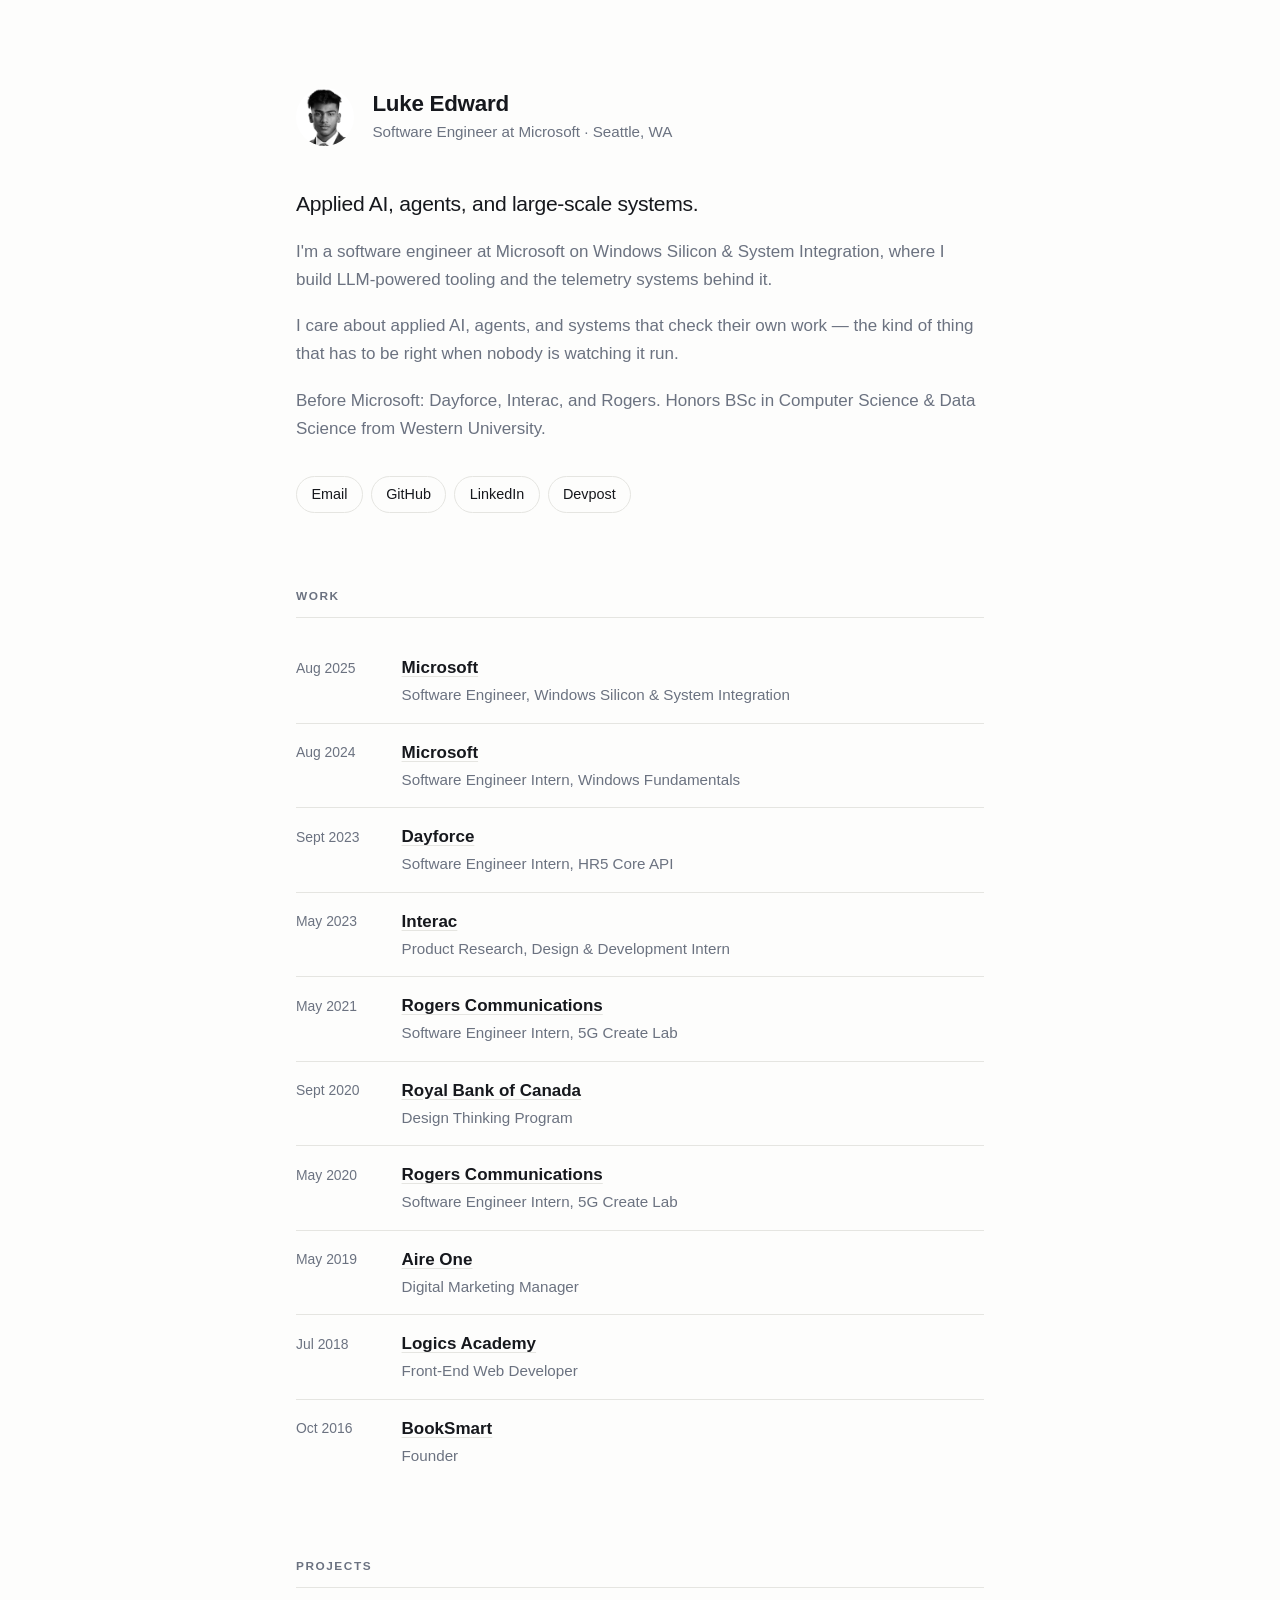
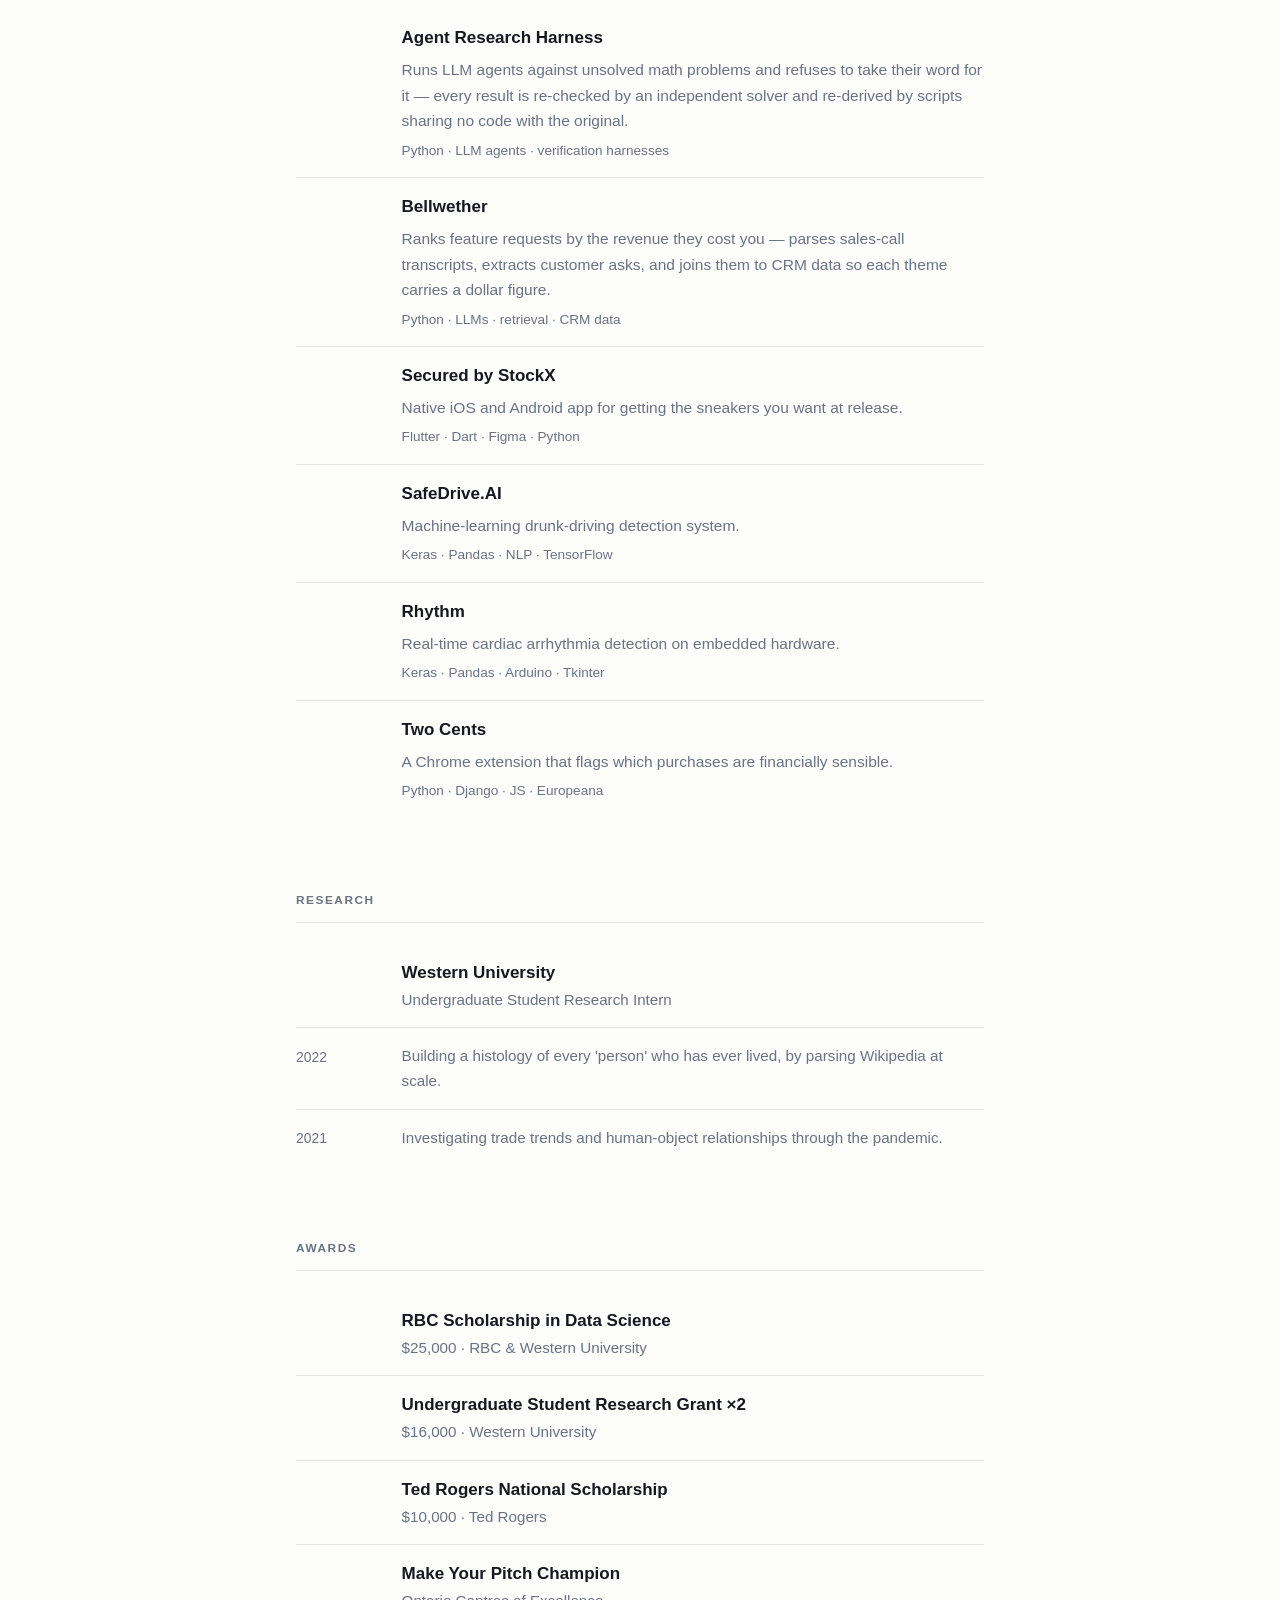
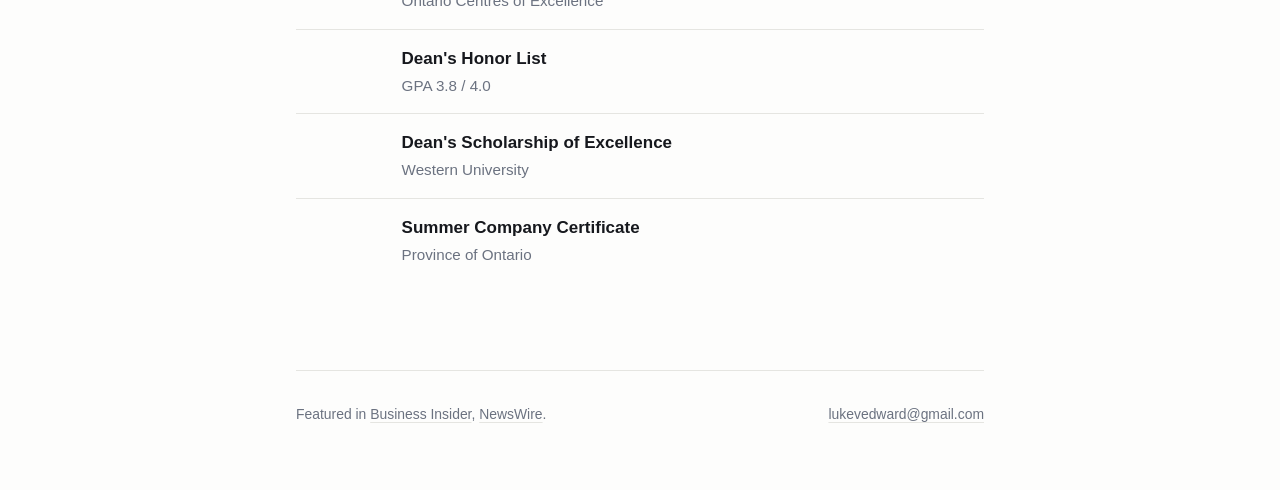
==== commit aa8b000f: "Replace the template site with the v1 design Luke picked v1. Promoted it to the root: relative asset" ====
--- a/index.html
+++ b/index.html
@@ -3,1151 +3,357 @@
 
 <head>
     <meta charset="utf-8" />
-    <meta http-equiv="X-UA-Compatible" content="IE=edge" />
-    <meta name="viewport" content="width=device-width, minimum-scale=1, initial-scale=1, shrink-to-fit=no" />
-
-    <title>
-        Luke Edward - Software Engineer
-    </title>
-
-    <meta name="format-detection" content="telephone=no" />
-    <link rel="apple-touch-icon" sizes="180x180" href="assets/img/favicon-192.png">
-    <meta name="msapplication-tap-highlight" content="no" />
-    <meta name="theme-color" content="#000000" />
-    <meta name="msapplication-TileColor" content="#000000">
-
-    <meta name="robots" content="index,follow,noodp">
-    <!-- All Search Engines -->
-    <meta name="googlebot" content="index,follow">
-    <!-- Google Specific -->
-
+    <meta name="viewport" content="width=device-width, initial-scale=1" />
+    <title>Luke Edward - Software Engineer</title>
     <meta name="description" content="Luke Edward - software engineer at Microsoft working on Windows Silicon & System Integration. Applied AI, agents, and large-scale systems. Based in Seattle." />
-    <meta name="keywords" content="Luke Edward, software engineer, Microsoft, applied AI, LLM agents, Seattle" />
     <meta name="author" content="Luke Edward" />
-
-    <link rel="manifest" href="asset-manifest.json">
+    <meta name="theme-color" content="#fdfdfc" />
     <link rel="canonical" href="https://luke-edward.github.io/LVE-COM/" />
 
-    <!-- Favicons -->
-    <link rel="shortcut icon" href="assets/img/favicon-32.png" sizes="16x16" type="image/png" />
-    <link rel="icon" href="assets/img/favicon-32.png" sizes="32x32" type="image/png" />
-    <link rel="icon" href="assets/img/favicon-48.png" sizes="48x48" type="image/png" />
-    <link rel="icon" href="assets/img/favicon-62.png" sizes="62x62" type="image/png" />
-    <link rel="icon" href="assets/img/favicon-96.png" sizes="96x96" type="image/png" />
-
-    <!-- Canonical -->
-    <link rel="canonical" href="index.html" />
-
-    <!-- Facebook -->
+    <meta property="og:type" content="website" />
     <meta property="og:locale" content="en_US" />
-    <meta property="og:type" content="website" />
     <meta property="og:title" content="Luke Edward - Software Engineer" />
     <meta property="og:description" content="Luke Edward - software engineer at Microsoft working on Windows Silicon & System Integration. Applied AI, agents, and large-scale systems. Based in Seattle." />
     <meta property="og:url" content="https://luke-edward.github.io/LVE-COM/" />
-    <meta property="og:site_name" content="Luke Edward" />
     <meta property="og:image" content="https://luke-edward.github.io/LVE-COM/assets/img/og-card.jpg" />
-
-    <!-- Twitter -->
+    <meta property="og:image:width" content="1200" />
+    <meta property="og:image:height" content="630" />
     <meta name="twitter:card" content="summary_large_image" />
+    <meta name="twitter:title" content="Luke Edward - Software Engineer" />
     <meta name="twitter:description" content="Luke Edward - software engineer at Microsoft working on Windows Silicon & System Integration. Applied AI, agents, and large-scale systems. Based in Seattle." />
-    <meta name="twitter:title" content="Luke Edward - Software Engineer" />
-            <meta name="twitter:image" content="https://luke-edward.github.io/LVE-COM/assets/img/og-card.jpg">
-
-    <!-- Custom css -->
-    <link rel="stylesheet" href="assets/css/style.css" />
-
+    <meta name="twitter:image" content="https://luke-edward.github.io/LVE-COM/assets/img/og-card.jpg" />
+
+    <link rel="icon" type="image/png" sizes="32x32" href="assets/img/favicon-32.png" />
+    <link rel="icon" type="image/png" sizes="96x96" href="assets/img/favicon-96.png" />
+    <link rel="apple-touch-icon" href="assets/img/favicon-192.png" />
+    <link rel="manifest" href="asset-manifest.json" />
+    <style>
+
+        *, *::before, *::after { box-sizing: border-box; }
+        :root {
+            --bg: #fdfdfc;
+            --fg: #16181d;
+            --muted: #6b7280;
+            --line: #e5e5e1;
+            --accent: #b3261e;
+            --max: 46rem;
+        }
+        @media (prefers-color-scheme: dark) {
+            :root {
+                --bg: #0f1113; --fg: #e8e8e4; --muted: #9198a1;
+                --line: #24272c; --accent: #ff7a70;
+            }
+        }
+        html { -webkit-text-size-adjust: 100%; }
+        body {
+            margin: 0;
+            background: var(--bg);
+            color: var(--fg);
+            font-family: ui-sans-serif, -apple-system, BlinkMacSystemFont, "Segoe UI",
+                         Inter, Roboto, Helvetica, Arial, sans-serif;
+            font-size: 17px;
+            line-height: 1.65;
+            -webkit-font-smoothing: antialiased;
+        }
+        .wrap { max-width: var(--max); margin: 0 auto; padding: 0 1.5rem; }
+        a { color: inherit; text-decoration-color: var(--line); text-underline-offset: 3px; }
+        a:hover { text-decoration-color: var(--accent); color: var(--accent); }
+        a:focus-visible { outline: 2px solid var(--accent); outline-offset: 3px; border-radius: 2px; }
+        .skip {
+            position: absolute; left: -9999px; top: 0;
+            background: var(--fg); color: var(--bg); padding: .6rem 1rem; z-index: 10;
+        }
+        .skip:focus { left: 0; }
+
+        header { padding: 5.5rem 0 0; }
+        .ident { display: flex; align-items: center; gap: 1.15rem; }
+        .ident img {
+            width: 58px; height: 58px; border-radius: 50%;
+            object-fit: cover; object-position: 50% 12%;
+            filter: grayscale(1); flex: none;
+        }
+        h1 { font-size: 1.4rem; font-weight: 620; letter-spacing: -.012em; margin: 0; line-height: 1.25; }
+        .sub { color: var(--muted); font-size: .95rem; margin: .1rem 0 0; }
+        .lede { font-size: 1.32rem; line-height: 1.5; letter-spacing: -.014em; margin: 2.6rem 0 0; }
+        .about p { color: var(--muted); margin: 1.15rem 0 0; }
+        .about a { color: var(--fg); }
+
+        .links { display: flex; flex-wrap: wrap; gap: .5rem; margin: 2.1rem 0 0; padding: 0; list-style: none; }
+        .links a {
+            display: inline-block; border: 1px solid var(--line); border-radius: 100px;
+            padding: .34rem .9rem; font-size: .9rem; text-decoration: none;
+            transition: border-color .15s ease, color .15s ease;
+        }
+        .links a:hover { border-color: var(--accent); }
+
+        section { margin: 4.6rem 0 0; }
+        h2 {
+            font-size: .74rem; font-weight: 600; text-transform: uppercase;
+            letter-spacing: .13em; color: var(--muted);
+            margin: 0 0 1.3rem; padding-bottom: .7rem; border-bottom: 1px solid var(--line);
+        }
+        .row {
+            display: grid; grid-template-columns: 5.2rem 1fr; gap: 0 1.4rem;
+            padding: .95rem 0; border-bottom: 1px solid var(--line);
+        }
+        .row:last-child { border-bottom: 0; }
+        .when {
+            color: var(--muted); font-size: .87rem; font-variant-numeric: tabular-nums;
+            padding-top: .16rem; white-space: nowrap;
+        }
+        .what { min-width: 0; }
+        .what strong { font-weight: 600; }
+        .what .role, .what .stack { display: block; color: var(--muted); font-size: .95rem; }
+        .what .blurb { color: var(--muted); margin: .3rem 0 0; font-size: .97rem; }
+        .what .stack { margin-top: .35rem; font-size: .85rem; }
+        .full { color: var(--muted); font-size: .8rem; }
+
+        footer {
+            margin: 5.5rem 0 0; padding: 2rem 0 4rem;
+            border-top: 1px solid var(--line); color: var(--muted); font-size: .87rem;
+            display: flex; flex-wrap: wrap; gap: .6rem 1.5rem; justify-content: space-between;
+        }
+        @media (max-width: 34rem) {
+            body { font-size: 16px; }
+            header { padding-top: 3.2rem; }
+            .lede { font-size: 1.18rem; }
+            .row { grid-template-columns: 1fr; gap: .2rem; }
+            .when { padding-top: 0; }
+        }
+
+    </style>
 </head>
-
-<body class="pd-home">
-    <div id="loader">
-        <div class="loader-wrap">
-            <div class="des-wrap">
-                <span class="des des--top">
-                    <span class="des-inner des-inner--stroke">built different.</span>
-                </span>
-                <span class="des des--top">
-                    <span class="des-inner">built different.</span>
-                </span>
-                <span class="des des--top">
-                    <span class="des-inner des-inner--stroke">built different.</span>
-                </span>
-                <span class="des des--top">
-                    <span class="des-inner des-inner--stroke">built different.</span>
-                </span>
-                <span class="des">
-                    <span class="des-inner des-inner--top">built different.</span>
-                </span>
-                <span class="des des--full">
-                    <span class="des-inner">built different.</span>
-                </span>
-                <span class="des">
-                    <span class="des-inner des-inner--bottom">built different.</span>
-                </span>
-                <span class="des des--bottom">
-                    <span class="des-inner des-inner--stroke">built different.</span>
-                </span>
-                <span class="des des--bottom">
-                    <span class="des-inner des-inner--stroke">built different.</span>
-                </span>
-                <span class="des des--bottom">
-                    <span class="des-inner">built different.</span>
-                </span>
-                <span class="des des--bottom ">
-                    <span class="des-inner des-inner--stroke">built different.</span>
-                </span>
-            </div>
+<body>
+<a class="skip" href="#main">Skip to content</a>
+<div class="wrap">
+<header>
+    <div class="ident">
+        <img src="assets/img/me-1.jpg" alt="" aria-hidden="true" width="58" height="58" />
+        <div>
+            <h1>Luke Edward</h1>
+            <p class="sub">Software Engineer at Microsoft &middot; Seattle, WA</p>
         </div>
     </div>
-    <div id="scrollbar-wrapper">
-        <div class="scrollbar"></div>
+    <p class="lede">Applied AI, agents, and large-scale systems.</p>
+</header>
+
+<main id="main">
+    <div class="about">        <p>I'm a software engineer at Microsoft on Windows Silicon &amp; System Integration, where I build LLM-powered tooling and the telemetry systems behind it.</p>
+        <p>I care about applied AI, agents, and systems that check their own work — the kind of thing that has to be right when nobody is watching it run.</p>
+        <p>Before Microsoft: Dayforce, Interac, and Rogers. Honors BSc in Computer Science &amp; Data Science from Western University.</p>
     </div>
-    <svg class="hidden" viewBox="0 0 310 16">
-        <defs>
-            <clippath id="cp_up">
-                <polygon id="cp_poly_up" points="0,0 310,0 310,8 0,8" />
-            </clippath>
-            <clippath id="cp_down">
-                <polygon id="cp_poly_down" points="0,8 0,16 310,16 310,8" />
-            </clippath>
-        </defs>
-    </svg>
-    <div id="app"></div>
-    <div class="lightbox">
-        <div class="item-full">
-            <div class="image">
-                <div class="wrap-img">
-                    <img src="assets/img/microsoft.png" alt="Microsoft" />
-                </div>
-                <div class="cta">
-                    <svg width="136px" height="139px" viewBox="0 0 136 139" version="1.1" xmlns="http://www.w3.org/2000/svg" xmlns:xlink="http://www.w3.org/1999/xlink">
-                        <g id="cta-wrap-21a-n500" stroke="none" stroke-width="1" fill="none" fill-rule="evenodd">
-                            <g id="Desktop-HD-Copy-4-n500" transform="translate(-83.000000, -373.000000)">
-                                <g id="cta-wrap-22a-n500" transform="translate(83.000000, 373.000000)" fill="#ffffff" fill-rule="nonzero">
-                                    <path d="M79.1553133,120.092271 L79.4827073,120.094608 L79.7612696,122.741993 C78.9010737,122.76614 78.0213008,122.814468 77.0586154,122.915764 C74.9144524,123.141376 74.4158175,123.658394 74.5205403,125.284362 L74.5205403,125.284362 L78.9888287,124.813504 L78.343723,125.057603 L79.4088287,127.932504 L74.8497503,128.41309 L75.8765172,138.17122 L72.1132923,138.567192 L71.0865254,128.809063 L67.6952472,129.165899 L67.3660372,126.037171 L70.7573154,125.680335 L70.65602,124.71765 C70.3797599,122.092144 71.8238398,120.679273 75.5870646,120.2833 C76.8779383,120.147472 77.5561939,120.076105 79.4827073,120.094608 Z M43.9767005,123.333549 C45.9908598,121.750221 49.0105517,121.733209 52.4522429,122.798214 C57.1600002,124.254993 60.4212349,127.037407 58.6783028,132.669902 L58.6783028,132.669902 L45.3116348,128.53369 C45.0996266,130.632833 46.7895284,131.869666 49.1854406,132.611062 C51.6654199,133.378473 53.3217041,133.384354 54.615634,132.402997 L54.615634,132.402997 L58.1884855,133.508589 C56.3933097,136.407469 52.8631138,136.950152 48.2814571,135.532394 C43.5736998,134.075615 40.4890873,131.094534 41.8938385,126.554911 C42.155182,125.710348 42.5095599,124.996452 42.9454522,124.403662 L43.0598287,124.252504 L43.346048,124.444419 C43.5399838,124.153769 43.6899906,123.867617 43.7989897,123.58532 L43.8518287,123.434504 Z M95.35826,113.066523 L104.580675,128.056755 L101.376513,130.028047 L96.4058287,121.948504 L99.7568307,130.823416 L96.2373512,132.152291 L95.4369179,130.03237 C94.2209498,132.043546 92.1987129,133.912348 89.2555224,135.023629 C86.0241874,136.243707 82.5634829,136.233494 80.8359696,131.782797 L80.8359696,131.782797 L79.4088287,127.932504 L80.2976747,127.83985 L79.9684647,124.711122 L78.9888287,124.813504 L81.8837842,123.720957 L83.9120666,129.092795 C84.8834662,131.665514 86.2530276,132.676937 89.1550546,131.581198 C91.521956,130.687511 93.6155926,128.509559 94.2246112,126.821617 L94.2246112,126.821617 L91.6601162,120.029639 L94.5528287,118.936504 L92.1540979,115.037815 L95.35826,113.066523 Z M29.7720073,114.277026 C31.7515993,112.307908 35.1277043,113.909215 38.6693303,116.272358 C42.2540155,118.664232 44.6939068,120.889379 43.8594916,123.4164 L43.8518287,123.434504 L43.8156054,123.465369 C43.5508243,123.690822 43.3046938,123.945116 43.0786538,124.229448 L43.0598287,124.252504 L40.1984145,122.344167 C40.7786111,121.47463 39.8670864,120.529906 37.1581649,118.703143 L36.8989284,118.529275 C33.9342968,116.551131 32.9459586,116.209038 32.5307925,116.831244 C32.0789941,117.508351 32.5730355,117.996686 36.1048135,120.749975 C40.1062752,123.869555 42.9061412,125.896447 40.9890505,128.769578 C38.9620629,131.80741 35.8629214,130.506501 31.7087772,127.734656 C27.554633,124.962812 24.0657044,121.867845 26.3613289,118.427408 L26.3613289,118.427408 L29.4906622,120.515449 C28.7213838,121.668362 29.617838,122.901266 33.1131752,125.233523 C36.4987112,127.492515 37.1942463,127.639236 37.7559417,126.797427 C38.3054262,125.973918 37.8296531,125.577116 34.2002528,122.811585 C30.1904545,119.786944 28.0985969,117.939639 28.8359163,115.768949 L28.8768287,115.654504 L29.0160028,115.475234 C29.2431764,115.170499 29.4347673,114.862943 29.5920033,114.55226 L29.6758287,114.377504 Z M51.585774,125.523891 C49.1268115,124.762984 47.2538561,124.713084 46.1466145,126.281883 L46.1466145,126.281883 L55.5411123,129.188937 C55.4714146,127.255944 53.8555856,126.226266 51.585774,125.523891 Z M98.7498793,110.593786 L109.183245,124.767878 L106.153533,126.99801 L95.7201671,112.823918 L98.7498793,110.593786 Z M95.1795958,118.700764 L94.5528287,118.936504 L96.4058287,121.948504 L95.1795958,118.700764 Z M21.0528932,100.912869 C23.4129846,102.374283 25.4591223,104.043652 27.2067854,106.109592 C29.7959159,109.170245 30.8305767,111.869898 29.6822321,114.365472 L29.6758287,114.377504 L29.6475588,114.40759 C29.5250306,114.543058 29.4082988,114.693315 29.2976836,114.859093 C29.1242907,115.118956 28.9890362,115.372 28.8905829,115.620428 L28.8768287,115.654504 C28.5856722,116.022082 28.2443329,116.382451 27.8492798,116.739375 L27.6472673,116.917553 L22.658777,121.13752 L20.2148904,118.248562 L21.4410177,117.211332 C19.1067094,116.189161 16.935235,114.712267 14.9602336,112.377587 C12.6158076,109.606203 12.0425193,107.12313 14.2764223,105.23338 C16.8462507,103.059458 20.0395233,105.199215 22.6965395,108.340117 C24.1316125,110.036539 25.184276,111.82593 25.8416387,113.488667 C27.7228202,111.897299 25.827942,109.350759 24.6912506,108.007058 C23.5971851,106.713746 22.1439988,105.234358 19.8200875,103.713521 L19.8200875,103.713521 Z M21.1137395,110.284206 C19.2950332,108.134284 17.8314499,107.153562 16.8236741,108.006081 C15.7823058,108.887017 16.5082171,109.915447 17.7727863,111.410314 C19.0941901,112.972367 21.3999881,114.710238 23.2886067,115.648381 L23.2886067,115.648381 L24.0612348,114.994783 C23.5278452,113.717043 22.6624816,112.114999 21.1137395,110.284206 Z M112.06361,101.86283 C114.83752,97.896594 118.089906,96.0100256 121.561853,97.6865335 L121.561853,97.6865335 L119.355334,100.841494 C117.69518,100.297886 116.20514,101.430356 114.641663,103.665871 C112.788188,106.316038 112.356512,108.430327 114.573998,109.981195 C116.773456,111.519454 118.611343,110.388641 120.464819,107.738474 C122.028295,105.50296 122.580861,103.714838 121.500707,102.341927 L121.500707,102.341927 L123.707225,99.1869664 C126.473086,101.873062 125.816781,105.57528 123.042872,109.541516 C119.966354,113.940432 116.312036,115.787516 112.417914,113.064041 C108.505763,110.327958 108.987092,106.261746 112.06361,101.86283 Z M9.09773445,87.6580785 C13.4452779,85.685785 16.6989183,88.1716619 18.9166124,93.060144 C20.9161727,97.4677918 20.8824509,101.227581 17.6709265,103.360936 L17.6709265,103.360936 L16.0803671,99.8548529 C17.3939642,98.7032962 17.1786663,96.8441687 16.0516414,94.3598582 C14.7155716,91.4147481 13.1162139,89.966087 10.6519381,91.0840229 C8.20769708,92.19287 8.24434327,94.3504661 9.58041308,97.2955762 C10.707438,99.7798867 11.9645435,101.166391 13.6962304,100.936433 L13.6962304,100.936433 L15.2867897,104.442517 C11.5662863,105.453925 8.71500231,103.002938 6.71544204,98.5952904 C4.49774793,93.7068083 4.77022574,89.6212831 9.09773445,87.6580785 Z M131.495824,64.6505195 L131.695066,64.6587433 C135.340237,64.8819661 135.775337,68.2147926 135.470087,73.1994548 C135.164836,78.1841171 134.245639,82.756482 130.117372,82.5036755 L130.117372,82.5036755 L130.347319,78.7487096 C131.730727,78.8334267 132.345146,77.4383736 132.601987,73.2442305 C132.850759,69.1818405 132.627595,68.506938 131.617487,68.4450811 C130.629338,68.3845688 130.525809,68.9953829 129.961988,73.5233866 C129.339643,78.7279353 128.774403,81.4821634 126.271097,81.7492507 L126.233829,81.7515044 L126.445562,81.7776923 C126.906664,81.8415949 127.390611,81.9519268 127.89894,82.1102441 L128.155143,82.1934087 L134.326929,84.3386841 L133.084548,87.9129174 L131.567576,87.3856275 C131.876171,89.9151724 131.710482,92.5360622 130.706464,95.4245415 C129.514645,98.8533118 127.669298,100.610869 124.905501,99.6501899 C121.726096,98.5450481 121.942124,94.7072253 123.292853,90.8212856 C124.022391,88.7224626 125.026631,86.9054533 126.123105,85.4931624 C123.795697,84.6841697 122.56854,87.6115427 121.990688,89.2739768 C121.434505,90.8740696 120.900992,92.8779917 120.775086,95.6524567 L120.775086,95.6524567 L117.736921,96.017169 C117.793262,93.2418151 118.188425,90.6308155 119.076872,88.074823 C120.425996,84.1935012 122.280111,81.9109476 125.129254,81.7237161 L125.182829,81.7205044 L125.172007,81.7198613 C122.206407,81.2501735 121.806412,77.5380563 122.046363,73.2219714 L122.062175,72.9514535 C122.337288,68.4589282 123.083569,65.1371367 125.983189,64.8142086 L126.036829,64.8085044 L126.094465,64.8268475 C126.297777,64.8848769 126.506931,64.9317173 126.722002,64.9669713 L126.759829,64.9715044 L126.540054,68.5749738 C125.496675,68.5110794 125.138883,69.7741575 124.923201,73.0343416 L124.903381,73.3458552 C124.685537,76.9031913 124.887186,77.9294357 125.633788,77.975156 C126.446266,78.0249105 126.619705,77.352254 127.222065,72.9147752 C127.904651,67.8870964 128.247524,64.447623 131.695066,64.6587433 Z M128.32583,86.2588162 C127.497613,87.3684019 126.559271,88.9288229 125.771947,91.1938894 C124.847384,93.8537839 124.748371,95.6127861 125.995197,96.046175 C127.283583,96.4940103 127.799205,95.3456417 128.442065,93.4961838 C129.113818,91.5636041 129.435749,88.6942383 129.28173,86.5910811 L129.28173,86.5910811 Z M17.7575064,73.3289481 L18.1533225,77.0700674 L0.651009952,78.9218384 L0.255193907,75.1807191 L17.7575064,73.3289481 Z M17.6246374,69.0665801 L17.7244148,72.8272567 L0.130606155,73.2940517 L0.0308287217,69.5333751 L10.2338287,69.2625044 L12.9545511,69.6792042 L13.0288287,69.1885044 L17.6246374,69.0665801 Z M6.84063854,39.7762664 L15.8998655,43.5453181 L17.2097377,40.3969321 L20.1143778,41.6053948 L18.8045056,44.7537809 L19.698241,45.1256156 C22.1357011,46.1397102 22.6850379,48.0838812 21.2315023,51.5775742 C20.7329058,52.7759921 20.4709313,53.4056693 19.5325911,55.08832 L19.5325911,55.08832 L17.0748187,54.0657746 C17.465336,53.2989524 17.8439919,52.5033673 18.2158265,51.6096319 C19.0440038,49.6190394 18.828718,48.9337686 17.3509699,48.2474738 L17.3509699,48.2474738 L15.5848287,52.4895044 L15.1045706,55.6307751 L9.4286573,54.762114 C6.71030802,54.3460885 5.15698184,55.0431206 4.68770513,58.1094186 C4.30496171,60.6103 5.17532533,63.5032665 6.34723178,64.8621952 L6.34723178,64.8621952 L13.5236739,65.9605024 L13.0288287,69.1885044 L10.2338287,69.2625044 L0.145689249,67.7188923 L0.714812066,64.0001905 L2.95473188,64.3429954 C1.79901256,62.2966033 1.16298485,59.6175496 1.63891796,56.507758 C2.16144593,53.0935113 3.86851234,50.0831119 8.5942231,50.7618385 L8.5942231,50.7618385 L12.6298287,51.4045044 L14.4463299,47.039011 L5.38710291,43.2699593 L6.84063854,39.7762664 Z M126.487119,47.2318328 L129.391645,60.9190455 C131.327828,60.0808654 131.583954,58.0024229 131.063331,55.5490546 C130.524441,53.0096032 129.72217,51.5605784 128.234548,50.909197 L128.234548,50.909197 L127.458181,47.2506653 C130.864405,47.4049458 133.059142,50.2227315 134.054719,54.9142604 C135.077697,59.7349139 133.978503,63.8814128 129.330016,64.8678556 C128.465199,65.051376 127.66912,65.089967 126.939046,64.9983484 L126.759829,64.9715044 L126.771345,64.798049 C126.56209,64.7852347 126.362191,64.7852723 126.171212,64.7976865 L126.036829,64.8085044 L125.893098,64.7651032 C123.36704,63.9361392 121.774369,61.3332223 120.965158,57.7640434 L120.902898,57.4802734 C119.879921,52.6596198 120.719552,48.4557526 126.487119,47.2318328 L126.487119,47.2318328 Z M124.977091,51.6679228 C123.323306,52.6710751 123.211945,54.583858 123.705166,56.9081017 C124.239489,59.4260324 125.10895,61.085698 127.01848,61.2877091 L127.01848,61.2877091 Z M12.6298287,51.4045044 L12.3420835,52.0967409 L15.2467236,53.3052036 L15.5848287,52.4895044 L15.6770216,51.8903265 L12.6298287,51.4045044 Z M102.842354,9.94455916 L105.761201,12.3179485 L104.331615,14.0760843 C106.68148,14.1153873 109.313851,14.9231497 111.754758,16.9079139 C114.434635,19.0869906 116.166569,22.0831524 113.188863,25.8149451 L113.188863,25.8149451 L110.587829,28.9745044 L113.394146,32.7270537 L121.251957,26.8508177 L123.518129,29.8811843 L115.660318,35.7574203 L117.702507,38.4882739 L115.183075,40.3723585 L113.140885,37.6415049 L112.365675,38.2212232 C110.251466,39.8022733 108.298586,39.2847465 106.032415,36.2543799 C105.255065,35.2148937 104.846627,34.668723 103.87655,33.0041671 L103.87655,33.0041671 L106.008378,31.4099416 C106.469364,32.1365859 106.961144,32.8676732 107.540862,33.6428832 C108.832053,35.3694874 109.531425,35.5332639 110.874713,34.6111383 L110.874713,34.6111383 L108.137829,30.9515044 L105.694101,28.9645026 L109.316642,24.5094205 C111.051576,22.3757605 111.236832,20.6833196 108.830064,18.7263143 C106.867096,17.1301753 103.931617,16.4162085 102.166418,16.738892 L102.166418,16.738892 L97.5861929,22.3717544 L95.1498287,20.3895044 L96.7298287,17.4605044 L102.842354,9.94455916 Z M20.7564529,20.1543225 C24.2329099,16.6615541 28.305531,15.3141724 31.6735577,18.6664702 C32.3001538,19.2901402 32.7678226,19.9355214 33.0903816,20.5968517 L33.1728287,20.7755044 L32.9035666,20.9246817 C33.0725908,21.2304911 33.2578067,21.4952175 33.4584428,21.7217508 L33.5108287,21.7785044 L33.5172537,21.8032263 C34.0848393,24.3132862 32.779369,26.9943556 30.3007446,29.554554 L30.097218,29.761867 C26.6207611,33.2546354 22.6420604,34.8506995 18.4632125,30.691367 L18.4632125,30.691367 L28.333867,20.7743996 C26.5732737,19.6117909 24.6931087,20.5340185 22.9238405,22.3115882 C21.0924926,24.1515287 20.3180998,25.6156419 20.5863071,27.2173226 L20.5863071,27.2173226 L17.9479246,29.8680843 C16.2142932,26.9319838 17.3731154,23.5535346 20.7564529,20.1543225 Z M110.113467,28.3400695 L107.594035,30.2241541 L108.137829,30.9515044 L108.630017,31.3517714 L110.587829,28.9745044 L110.113467,28.3400695 Z M29.9403537,22.5596247 L23.0029597,29.5295688 C24.7472321,30.3655315 26.409536,29.412701 28.0856848,27.7286876 C29.9015128,25.9043399 30.8155119,24.2687795 29.9403537,22.5596247 L29.9403537,22.5596247 Z M98.014995,7.1563849 L101.325873,8.94264711 L96.7298287,17.4605044 L94.667346,19.998365 L95.1498287,20.3895044 L92.9690905,24.4321336 L89.6582128,22.6458713 L98.014995,7.1563849 Z M35.3290147,9.07694216 C39.6998239,6.66114759 44.0519294,4.98465685 46.0526756,8.60453403 L46.0526756,8.60453403 L42.7601277,10.4243617 C42.0896649,9.21131772 40.5826972,9.44095308 36.9050561,11.4736261 C33.3429429,13.4424454 32.8930101,13.9927694 33.3825544,14.878484 C33.8614564,15.744944 34.4325139,15.5047245 38.5565791,13.5520859 C42.9967766,11.423239 45.584782,10.4116692 47.1820093,11.9298755 L47.1938287,11.9415044 L47.2756456,12.1350617 C47.5242904,12.7037603 47.8220843,13.1946976 48.1677848,13.6129049 L48.2038287,13.6555044 L48.2199813,13.7104429 C48.8694576,16.2439633 46.0833599,18.4142848 42.5475766,20.3945937 L42.3107766,20.5263347 C38.5391273,22.610967 35.4416286,23.7554546 33.5806687,21.8531106 L33.5108287,21.7785044 L33.4671149,21.6000885 C33.3947534,21.329753 33.3002799,21.0615084 33.1828098,20.7957234 L33.1728287,20.7755044 L36.2153691,19.0942118 C36.721038,20.0091002 37.9789806,19.6336516 40.8462783,18.0671513 L41.1198285,17.9168055 C44.2390844,16.1927583 44.9970918,15.472158 44.6352547,14.8174994 C44.2414909,14.1050767 43.5807426,14.319459 39.5124115,16.1910192 C34.9029198,18.3114112 31.8160836,19.8667191 30.1452477,16.8437366 C28.3786314,13.6474621 30.9582056,11.4927367 35.3290147,9.07694216 Z M92.8613552,4.82727332 L96.3110163,6.32810054 L89.2896024,22.4668659 L85.8399413,20.9660387 L92.8613552,4.82727332 Z M56.6840649,1.37060953 C60.2302158,0.594907291 62.6930386,1.24974769 63.3183016,4.10816021 C64.0375891,7.39640921 60.6526216,9.21782265 56.6336506,10.0969519 C54.4629764,10.5717757 52.3890173,10.6651205 50.611915,10.4683274 C51.1384523,12.8754117 54.2755859,12.3918616 55.9949317,12.0157635 C57.6498022,11.6537691 59.637125,11.0614112 62.0683915,9.71885721 L62.0683915,9.71885721 L63.9670459,12.1185604 C61.5713749,13.5208886 59.1387667,14.5484533 56.4952724,15.1267041 C52.774799,15.9405385 49.9985393,15.666825 48.2996656,13.7663333 L48.2038287,13.6555044 L48.1715637,13.5410016 C48.1001419,13.3143573 48.0011033,13.084813 47.8725614,12.8522468 C47.6947729,12.5305806 47.5011092,12.2601343 47.289386,12.0373263 L47.1938287,11.9415044 L47.1847101,11.9181448 C47.0369988,11.5505088 46.908547,11.1522516 46.7996581,10.7221448 L46.7366748,10.460249 L45.3404107,4.07717739 L49.0370044,3.26856657 L49.3801938,4.83746968 C51.375581,3.25245921 53.6967015,2.0240799 56.6840649,1.37060953 Z M63.4866414,5.38187881 C64.3739297,1.62983785 67.8887201,0.294396281 72.7162647,0.641403135 C78.0704504,1.02626528 81.5303627,3.21596093 81.1896651,7.95573193 C80.8473901,12.7174463 77.1098724,14.3897863 71.7556866,14.0049241 C66.9281421,13.6579173 63.6404834,11.8335115 63.2989422,7.99314154 L63.2989422,7.99314154 L67.1390344,8.26916972 C67.5238572,9.97314491 69.2602614,10.6714345 71.981241,10.8670202 C75.2069185,11.0988839 77.243338,10.3850492 77.4373463,7.68601297 C77.6297774,5.00892009 75.7163877,4.01117075 72.4907102,3.77930708 C69.7697306,3.5837214 67.9513065,4.02648778 67.3267336,5.65790699 L67.3267336,5.65790699 Z M59.6761084,5.06251257 C59.3846324,3.73001952 58.1360923,3.89053026 56.22332,4.30893935 C54.2245804,4.74615334 51.6099626,5.97117311 49.8973287,7.20157026 L49.8973287,7.20157026 L50.113585,8.19019415 C51.4924177,8.31646525 53.3131763,8.30102697 55.655785,7.78859337 C58.4067385,7.18683648 59.9581819,6.35202198 59.6761084,5.06251257 Z" id="cta-wrap-23a-n500"></path>
-                                </g>
-                            </g>
-                        </g>
-                    </svg>
-                    <a href="https://www.microsoft.com/" class="link" rel="noreferrer" target="_blank" aria-label="Microsoft"></a>
-                </div>
-            </div>
-            <div class="content">
-                <h2 class="item-full-title">
-                    <span class="s-01"><span>Micro</span></span>
-                    <span class="s-01"><span>soft</span></span>
-                </h2>
-                <p>
-                    <span class="p-01"><span>Aug 2025 - Present</span></span>
-                    <span class="p-01"><span>Software Engineer - Windows Silicon &amp; System Integration</span></span>
-                </p>
-            </div>
-        </div>
-        <div class="item-full">
-            <div class="image">
-                <div class="wrap-img">
-                    <img src="assets/img/microsoft.png" alt="Microsoft" />
-                </div>
-                <div class="cta">
-                    <svg width="136px" height="139px" viewBox="0 0 136 139" version="1.1" xmlns="http://www.w3.org/2000/svg" xmlns:xlink="http://www.w3.org/1999/xlink">
-                        <g id="cta-wrap-21a-n501" stroke="none" stroke-width="1" fill="none" fill-rule="evenodd">
-                            <g id="Desktop-HD-Copy-4-n501" transform="translate(-83.000000, -373.000000)">
-                                <g id="cta-wrap-22a-n501" transform="translate(83.000000, 373.000000)" fill="#ffffff" fill-rule="nonzero">
-                                    <path d="M79.1553133,120.092271 L79.4827073,120.094608 L79.7612696,122.741993 C78.9010737,122.76614 78.0213008,122.814468 77.0586154,122.915764 C74.9144524,123.141376 74.4158175,123.658394 74.5205403,125.284362 L74.5205403,125.284362 L78.9888287,124.813504 L78.343723,125.057603 L79.4088287,127.932504 L74.8497503,128.41309 L75.8765172,138.17122 L72.1132923,138.567192 L71.0865254,128.809063 L67.6952472,129.165899 L67.3660372,126.037171 L70.7573154,125.680335 L70.65602,124.71765 C70.3797599,122.092144 71.8238398,120.679273 75.5870646,120.2833 C76.8779383,120.147472 77.5561939,120.076105 79.4827073,120.094608 Z M43.9767005,123.333549 C45.9908598,121.750221 49.0105517,121.733209 52.4522429,122.798214 C57.1600002,124.254993 60.4212349,127.037407 58.6783028,132.669902 L58.6783028,132.669902 L45.3116348,128.53369 C45.0996266,130.632833 46.7895284,131.869666 49.1854406,132.611062 C51.6654199,133.378473 53.3217041,133.384354 54.615634,132.402997 L54.615634,132.402997 L58.1884855,133.508589 C56.3933097,136.407469 52.8631138,136.950152 48.2814571,135.532394 C43.5736998,134.075615 40.4890873,131.094534 41.8938385,126.554911 C42.155182,125.710348 42.5095599,124.996452 42.9454522,124.403662 L43.0598287,124.252504 L43.346048,124.444419 C43.5399838,124.153769 43.6899906,123.867617 43.7989897,123.58532 L43.8518287,123.434504 Z M95.35826,113.066523 L104.580675,128.056755 L101.376513,130.028047 L96.4058287,121.948504 L99.7568307,130.823416 L96.2373512,132.152291 L95.4369179,130.03237 C94.2209498,132.043546 92.1987129,133.912348 89.2555224,135.023629 C86.0241874,136.243707 82.5634829,136.233494 80.8359696,131.782797 L80.8359696,131.782797 L79.4088287,127.932504 L80.2976747,127.83985 L79.9684647,124.711122 L78.9888287,124.813504 L81.8837842,123.720957 L83.9120666,129.092795 C84.8834662,131.665514 86.2530276,132.676937 89.1550546,131.581198 C91.521956,130.687511 93.6155926,128.509559 94.2246112,126.821617 L94.2246112,126.821617 L91.6601162,120.029639 L94.5528287,118.936504 L92.1540979,115.037815 L95.35826,113.066523 Z M29.7720073,114.277026 C31.7515993,112.307908 35.1277043,113.909215 38.6693303,116.272358 C42.2540155,118.664232 44.6939068,120.889379 43.8594916,123.4164 L43.8518287,123.434504 L43.8156054,123.465369 C43.5508243,123.690822 43.3046938,123.945116 43.0786538,124.229448 L43.0598287,124.252504 L40.1984145,122.344167 C40.7786111,121.47463 39.8670864,120.529906 37.1581649,118.703143 L36.8989284,118.529275 C33.9342968,116.551131 32.9459586,116.209038 32.5307925,116.831244 C32.0789941,117.508351 32.5730355,117.996686 36.1048135,120.749975 C40.1062752,123.869555 42.9061412,125.896447 40.9890505,128.769578 C38.9620629,131.80741 35.8629214,130.506501 31.7087772,127.734656 C27.554633,124.962812 24.0657044,121.867845 26.3613289,118.427408 L26.3613289,118.427408 L29.4906622,120.515449 C28.7213838,121.668362 29.617838,122.901266 33.1131752,125.233523 C36.4987112,127.492515 37.1942463,127.639236 37.7559417,126.797427 C38.3054262,125.973918 37.8296531,125.577116 34.2002528,122.811585 C30.1904545,119.786944 28.0985969,117.939639 28.8359163,115.768949 L28.8768287,115.654504 L29.0160028,115.475234 C29.2431764,115.170499 29.4347673,114.862943 29.5920033,114.55226 L29.6758287,114.377504 Z M51.585774,125.523891 C49.1268115,124.762984 47.2538561,124.713084 46.1466145,126.281883 L46.1466145,126.281883 L55.5411123,129.188937 C55.4714146,127.255944 53.8555856,126.226266 51.585774,125.523891 Z M98.7498793,110.593786 L109.183245,124.767878 L106.153533,126.99801 L95.7201671,112.823918 L98.7498793,110.593786 Z M95.1795958,118.700764 L94.5528287,118.936504 L96.4058287,121.948504 L95.1795958,118.700764 Z M21.0528932,100.912869 C23.4129846,102.374283 25.4591223,104.043652 27.2067854,106.109592 C29.7959159,109.170245 30.8305767,111.869898 29.6822321,114.365472 L29.6758287,114.377504 L29.6475588,114.40759 C29.5250306,114.543058 29.4082988,114.693315 29.2976836,114.859093 C29.1242907,115.118956 28.9890362,115.372 28.8905829,115.620428 L28.8768287,115.654504 C28.5856722,116.022082 28.2443329,116.382451 27.8492798,116.739375 L27.6472673,116.917553 L22.658777,121.13752 L20.2148904,118.248562 L21.4410177,117.211332 C19.1067094,116.189161 16.935235,114.712267 14.9602336,112.377587 C12.6158076,109.606203 12.0425193,107.12313 14.2764223,105.23338 C16.8462507,103.059458 20.0395233,105.199215 22.6965395,108.340117 C24.1316125,110.036539 25.184276,111.82593 25.8416387,113.488667 C27.7228202,111.897299 25.827942,109.350759 24.6912506,108.007058 C23.5971851,106.713746 22.1439988,105.234358 19.8200875,103.713521 L19.8200875,103.713521 Z M21.1137395,110.284206 C19.2950332,108.134284 17.8314499,107.153562 16.8236741,108.006081 C15.7823058,108.887017 16.5082171,109.915447 17.7727863,111.410314 C19.0941901,112.972367 21.3999881,114.710238 23.2886067,115.648381 L23.2886067,115.648381 L24.0612348,114.994783 C23.5278452,113.717043 22.6624816,112.114999 21.1137395,110.284206 Z M112.06361,101.86283 C114.83752,97.896594 118.089906,96.0100256 121.561853,97.6865335 L121.561853,97.6865335 L119.355334,100.841494 C117.69518,100.297886 116.20514,101.430356 114.641663,103.665871 C112.788188,106.316038 112.356512,108.430327 114.573998,109.981195 C116.773456,111.519454 118.611343,110.388641 120.464819,107.738474 C122.028295,105.50296 122.580861,103.714838 121.500707,102.341927 L121.500707,102.341927 L123.707225,99.1869664 C126.473086,101.873062 125.816781,105.57528 123.042872,109.541516 C119.966354,113.940432 116.312036,115.787516 112.417914,113.064041 C108.505763,110.327958 108.987092,106.261746 112.06361,101.86283 Z M9.09773445,87.6580785 C13.4452779,85.685785 16.6989183,88.1716619 18.9166124,93.060144 C20.9161727,97.4677918 20.8824509,101.227581 17.6709265,103.360936 L17.6709265,103.360936 L16.0803671,99.8548529 C17.3939642,98.7032962 17.1786663,96.8441687 16.0516414,94.3598582 C14.7155716,91.4147481 13.1162139,89.966087 10.6519381,91.0840229 C8.20769708,92.19287 8.24434327,94.3504661 9.58041308,97.2955762 C10.707438,99.7798867 11.9645435,101.166391 13.6962304,100.936433 L13.6962304,100.936433 L15.2867897,104.442517 C11.5662863,105.453925 8.71500231,103.002938 6.71544204,98.5952904 C4.49774793,93.7068083 4.77022574,89.6212831 9.09773445,87.6580785 Z M131.495824,64.6505195 L131.695066,64.6587433 C135.340237,64.8819661 135.775337,68.2147926 135.470087,73.1994548 C135.164836,78.1841171 134.245639,82.756482 130.117372,82.5036755 L130.117372,82.5036755 L130.347319,78.7487096 C131.730727,78.8334267 132.345146,77.4383736 132.601987,73.2442305 C132.850759,69.1818405 132.627595,68.506938 131.617487,68.4450811 C130.629338,68.3845688 130.525809,68.9953829 129.961988,73.5233866 C129.339643,78.7279353 128.774403,81.4821634 126.271097,81.7492507 L126.233829,81.7515044 L126.445562,81.7776923 C126.906664,81.8415949 127.390611,81.9519268 127.89894,82.1102441 L128.155143,82.1934087 L134.326929,84.3386841 L133.084548,87.9129174 L131.567576,87.3856275 C131.876171,89.9151724 131.710482,92.5360622 130.706464,95.4245415 C129.514645,98.8533118 127.669298,100.610869 124.905501,99.6501899 C121.726096,98.5450481 121.942124,94.7072253 123.292853,90.8212856 C124.022391,88.7224626 125.026631,86.9054533 126.123105,85.4931624 C123.795697,84.6841697 122.56854,87.6115427 121.990688,89.2739768 C121.434505,90.8740696 120.900992,92.8779917 120.775086,95.6524567 L120.775086,95.6524567 L117.736921,96.017169 C117.793262,93.2418151 118.188425,90.6308155 119.076872,88.074823 C120.425996,84.1935012 122.280111,81.9109476 125.129254,81.7237161 L125.182829,81.7205044 L125.172007,81.7198613 C122.206407,81.2501735 121.806412,77.5380563 122.046363,73.2219714 L122.062175,72.9514535 C122.337288,68.4589282 123.083569,65.1371367 125.983189,64.8142086 L126.036829,64.8085044 L126.094465,64.8268475 C126.297777,64.8848769 126.506931,64.9317173 126.722002,64.9669713 L126.759829,64.9715044 L126.540054,68.5749738 C125.496675,68.5110794 125.138883,69.7741575 124.923201,73.0343416 L124.903381,73.3458552 C124.685537,76.9031913 124.887186,77.9294357 125.633788,77.975156 C126.446266,78.0249105 126.619705,77.352254 127.222065,72.9147752 C127.904651,67.8870964 128.247524,64.447623 131.695066,64.6587433 Z M128.32583,86.2588162 C127.497613,87.3684019 126.559271,88.9288229 125.771947,91.1938894 C124.847384,93.8537839 124.748371,95.6127861 125.995197,96.046175 C127.283583,96.4940103 127.799205,95.3456417 128.442065,93.4961838 C129.113818,91.5636041 129.435749,88.6942383 129.28173,86.5910811 L129.28173,86.5910811 Z M17.7575064,73.3289481 L18.1533225,77.0700674 L0.651009952,78.9218384 L0.255193907,75.1807191 L17.7575064,73.3289481 Z M17.6246374,69.0665801 L17.7244148,72.8272567 L0.130606155,73.2940517 L0.0308287217,69.5333751 L10.2338287,69.2625044 L12.9545511,69.6792042 L13.0288287,69.1885044 L17.6246374,69.0665801 Z M6.84063854,39.7762664 L15.8998655,43.5453181 L17.2097377,40.3969321 L20.1143778,41.6053948 L18.8045056,44.7537809 L19.698241,45.1256156 C22.1357011,46.1397102 22.6850379,48.0838812 21.2315023,51.5775742 C20.7329058,52.7759921 20.4709313,53.4056693 19.5325911,55.08832 L19.5325911,55.08832 L17.0748187,54.0657746 C17.465336,53.2989524 17.8439919,52.5033673 18.2158265,51.6096319 C19.0440038,49.6190394 18.828718,48.9337686 17.3509699,48.2474738 L17.3509699,48.2474738 L15.5848287,52.4895044 L15.1045706,55.6307751 L9.4286573,54.762114 C6.71030802,54.3460885 5.15698184,55.0431206 4.68770513,58.1094186 C4.30496171,60.6103 5.17532533,63.5032665 6.34723178,64.8621952 L6.34723178,64.8621952 L13.5236739,65.9605024 L13.0288287,69.1885044 L10.2338287,69.2625044 L0.145689249,67.7188923 L0.714812066,64.0001905 L2.95473188,64.3429954 C1.79901256,62.2966033 1.16298485,59.6175496 1.63891796,56.507758 C2.16144593,53.0935113 3.86851234,50.0831119 8.5942231,50.7618385 L8.5942231,50.7618385 L12.6298287,51.4045044 L14.4463299,47.039011 L5.38710291,43.2699593 L6.84063854,39.7762664 Z M126.487119,47.2318328 L129.391645,60.9190455 C131.327828,60.0808654 131.583954,58.0024229 131.063331,55.5490546 C130.524441,53.0096032 129.72217,51.5605784 128.234548,50.909197 L128.234548,50.909197 L127.458181,47.2506653 C130.864405,47.4049458 133.059142,50.2227315 134.054719,54.9142604 C135.077697,59.7349139 133.978503,63.8814128 129.330016,64.8678556 C128.465199,65.051376 127.66912,65.089967 126.939046,64.9983484 L126.759829,64.9715044 L126.771345,64.798049 C126.56209,64.7852347 126.362191,64.7852723 126.171212,64.7976865 L126.036829,64.8085044 L125.893098,64.7651032 C123.36704,63.9361392 121.774369,61.3332223 120.965158,57.7640434 L120.902898,57.4802734 C119.879921,52.6596198 120.719552,48.4557526 126.487119,47.2318328 L126.487119,47.2318328 Z M124.977091,51.6679228 C123.323306,52.6710751 123.211945,54.583858 123.705166,56.9081017 C124.239489,59.4260324 125.10895,61.085698 127.01848,61.2877091 L127.01848,61.2877091 Z M12.6298287,51.4045044 L12.3420835,52.0967409 L15.2467236,53.3052036 L15.5848287,52.4895044 L15.6770216,51.8903265 L12.6298287,51.4045044 Z M102.842354,9.94455916 L105.761201,12.3179485 L104.331615,14.0760843 C106.68148,14.1153873 109.313851,14.9231497 111.754758,16.9079139 C114.434635,19.0869906 116.166569,22.0831524 113.188863,25.8149451 L113.188863,25.8149451 L110.587829,28.9745044 L113.394146,32.7270537 L121.251957,26.8508177 L123.518129,29.8811843 L115.660318,35.7574203 L117.702507,38.4882739 L115.183075,40.3723585 L113.140885,37.6415049 L112.365675,38.2212232 C110.251466,39.8022733 108.298586,39.2847465 106.032415,36.2543799 C105.255065,35.2148937 104.846627,34.668723 103.87655,33.0041671 L103.87655,33.0041671 L106.008378,31.4099416 C106.469364,32.1365859 106.961144,32.8676732 107.540862,33.6428832 C108.832053,35.3694874 109.531425,35.5332639 110.874713,34.6111383 L110.874713,34.6111383 L108.137829,30.9515044 L105.694101,28.9645026 L109.316642,24.5094205 C111.051576,22.3757605 111.236832,20.6833196 108.830064,18.7263143 C106.867096,17.1301753 103.931617,16.4162085 102.166418,16.738892 L102.166418,16.738892 L97.5861929,22.3717544 L95.1498287,20.3895044 L96.7298287,17.4605044 L102.842354,9.94455916 Z M20.7564529,20.1543225 C24.2329099,16.6615541 28.305531,15.3141724 31.6735577,18.6664702 C32.3001538,19.2901402 32.7678226,19.9355214 33.0903816,20.5968517 L33.1728287,20.7755044 L32.9035666,20.9246817 C33.0725908,21.2304911 33.2578067,21.4952175 33.4584428,21.7217508 L33.5108287,21.7785044 L33.5172537,21.8032263 C34.0848393,24.3132862 32.779369,26.9943556 30.3007446,29.554554 L30.097218,29.761867 C26.6207611,33.2546354 22.6420604,34.8506995 18.4632125,30.691367 L18.4632125,30.691367 L28.333867,20.7743996 C26.5732737,19.6117909 24.6931087,20.5340185 22.9238405,22.3115882 C21.0924926,24.1515287 20.3180998,25.6156419 20.5863071,27.2173226 L20.5863071,27.2173226 L17.9479246,29.8680843 C16.2142932,26.9319838 17.3731154,23.5535346 20.7564529,20.1543225 Z M110.113467,28.3400695 L107.594035,30.2241541 L108.137829,30.9515044 L108.630017,31.3517714 L110.587829,28.9745044 L110.113467,28.3400695 Z M29.9403537,22.5596247 L23.0029597,29.5295688 C24.7472321,30.3655315 26.409536,29.412701 28.0856848,27.7286876 C29.9015128,25.9043399 30.8155119,24.2687795 29.9403537,22.5596247 L29.9403537,22.5596247 Z M98.014995,7.1563849 L101.325873,8.94264711 L96.7298287,17.4605044 L94.667346,19.998365 L95.1498287,20.3895044 L92.9690905,24.4321336 L89.6582128,22.6458713 L98.014995,7.1563849 Z M35.3290147,9.07694216 C39.6998239,6.66114759 44.0519294,4.98465685 46.0526756,8.60453403 L46.0526756,8.60453403 L42.7601277,10.4243617 C42.0896649,9.21131772 40.5826972,9.44095308 36.9050561,11.4736261 C33.3429429,13.4424454 32.8930101,13.9927694 33.3825544,14.878484 C33.8614564,15.744944 34.4325139,15.5047245 38.5565791,13.5520859 C42.9967766,11.423239 45.584782,10.4116692 47.1820093,11.9298755 L47.1938287,11.9415044 L47.2756456,12.1350617 C47.5242904,12.7037603 47.8220843,13.1946976 48.1677848,13.6129049 L48.2038287,13.6555044 L48.2199813,13.7104429 C48.8694576,16.2439633 46.0833599,18.4142848 42.5475766,20.3945937 L42.3107766,20.5263347 C38.5391273,22.610967 35.4416286,23.7554546 33.5806687,21.8531106 L33.5108287,21.7785044 L33.4671149,21.6000885 C33.3947534,21.329753 33.3002799,21.0615084 33.1828098,20.7957234 L33.1728287,20.7755044 L36.2153691,19.0942118 C36.721038,20.0091002 37.9789806,19.6336516 40.8462783,18.0671513 L41.1198285,17.9168055 C44.2390844,16.1927583 44.9970918,15.472158 44.6352547,14.8174994 C44.2414909,14.1050767 43.5807426,14.319459 39.5124115,16.1910192 C34.9029198,18.3114112 31.8160836,19.8667191 30.1452477,16.8437366 C28.3786314,13.6474621 30.9582056,11.4927367 35.3290147,9.07694216 Z M92.8613552,4.82727332 L96.3110163,6.32810054 L89.2896024,22.4668659 L85.8399413,20.9660387 L92.8613552,4.82727332 Z M56.6840649,1.37060953 C60.2302158,0.594907291 62.6930386,1.24974769 63.3183016,4.10816021 C64.0375891,7.39640921 60.6526216,9.21782265 56.6336506,10.0969519 C54.4629764,10.5717757 52.3890173,10.6651205 50.611915,10.4683274 C51.1384523,12.8754117 54.2755859,12.3918616 55.9949317,12.0157635 C57.6498022,11.6537691 59.637125,11.0614112 62.0683915,9.71885721 L62.0683915,9.71885721 L63.9670459,12.1185604 C61.5713749,13.5208886 59.1387667,14.5484533 56.4952724,15.1267041 C52.774799,15.9405385 49.9985393,15.666825 48.2996656,13.7663333 L48.2038287,13.6555044 L48.1715637,13.5410016 C48.1001419,13.3143573 48.0011033,13.084813 47.8725614,12.8522468 C47.6947729,12.5305806 47.5011092,12.2601343 47.289386,12.0373263 L47.1938287,11.9415044 L47.1847101,11.9181448 C47.0369988,11.5505088 46.908547,11.1522516 46.7996581,10.7221448 L46.7366748,10.460249 L45.3404107,4.07717739 L49.0370044,3.26856657 L49.3801938,4.83746968 C51.375581,3.25245921 53.6967015,2.0240799 56.6840649,1.37060953 Z M63.4866414,5.38187881 C64.3739297,1.62983785 67.8887201,0.294396281 72.7162647,0.641403135 C78.0704504,1.02626528 81.5303627,3.21596093 81.1896651,7.95573193 C80.8473901,12.7174463 77.1098724,14.3897863 71.7556866,14.0049241 C66.9281421,13.6579173 63.6404834,11.8335115 63.2989422,7.99314154 L63.2989422,7.99314154 L67.1390344,8.26916972 C67.5238572,9.97314491 69.2602614,10.6714345 71.981241,10.8670202 C75.2069185,11.0988839 77.243338,10.3850492 77.4373463,7.68601297 C77.6297774,5.00892009 75.7163877,4.01117075 72.4907102,3.77930708 C69.7697306,3.5837214 67.9513065,4.02648778 67.3267336,5.65790699 L67.3267336,5.65790699 Z M59.6761084,5.06251257 C59.3846324,3.73001952 58.1360923,3.89053026 56.22332,4.30893935 C54.2245804,4.74615334 51.6099626,5.97117311 49.8973287,7.20157026 L49.8973287,7.20157026 L50.113585,8.19019415 C51.4924177,8.31646525 53.3131763,8.30102697 55.655785,7.78859337 C58.4067385,7.18683648 59.9581819,6.35202198 59.6761084,5.06251257 Z" id="cta-wrap-23a-n501"></path>
-                                </g>
-                            </g>
-                        </g>
-                    </svg>
-                    <a href="https://www.microsoft.com/" class="link" rel="noreferrer" target="_blank" aria-label="Microsoft"></a>
-                </div>
-            </div>
-            <div class="content">
-                <h2 class="item-full-title">
-                    <span class="s-01"><span>Micro</span></span>
-                    <span class="s-01"><span>soft</span></span>
-                </h2>
-                <p>
-                    <span class="p-01"><span>Aug 2024 - Nov 2024</span></span>
-                    <span class="p-01"><span>Software Engineer Intern - Windows Fundamentals</span></span>
-                </p>
-            </div>
-        </div>
-        <div class="item-full">
-            <div class="image">
-                <div class="wrap-img">
-                    <img src="assets/img/ceridian.png" alt="Dayforce" />
-                </div>
-                <div class="cta">
-                    <svg width="136px" height="139px" viewBox="0 0 136 139" version="1.1" xmlns="http://www.w3.org/2000/svg" xmlns:xlink="http://www.w3.org/1999/xlink">
-                        <g id="cta-wrap-21a-n502" stroke="none" stroke-width="1" fill="none" fill-rule="evenodd">
-                            <g id="Desktop-HD-Copy-4-n502" transform="translate(-83.000000, -373.000000)">
-                                <g id="cta-wrap-22a-n502" transform="translate(83.000000, 373.000000)" fill="#ffffff" fill-rule="nonzero">
-                                    <path d="M79.1553133,120.092271 L79.4827073,120.094608 L79.7612696,122.741993 C78.9010737,122.76614 78.0213008,122.814468 77.0586154,122.915764 C74.9144524,123.141376 74.4158175,123.658394 74.5205403,125.284362 L74.5205403,125.284362 L78.9888287,124.813504 L78.343723,125.057603 L79.4088287,127.932504 L74.8497503,128.41309 L75.8765172,138.17122 L72.1132923,138.567192 L71.0865254,128.809063 L67.6952472,129.165899 L67.3660372,126.037171 L70.7573154,125.680335 L70.65602,124.71765 C70.3797599,122.092144 71.8238398,120.679273 75.5870646,120.2833 C76.8779383,120.147472 77.5561939,120.076105 79.4827073,120.094608 Z M43.9767005,123.333549 C45.9908598,121.750221 49.0105517,121.733209 52.4522429,122.798214 C57.1600002,124.254993 60.4212349,127.037407 58.6783028,132.669902 L58.6783028,132.669902 L45.3116348,128.53369 C45.0996266,130.632833 46.7895284,131.869666 49.1854406,132.611062 C51.6654199,133.378473 53.3217041,133.384354 54.615634,132.402997 L54.615634,132.402997 L58.1884855,133.508589 C56.3933097,136.407469 52.8631138,136.950152 48.2814571,135.532394 C43.5736998,134.075615 40.4890873,131.094534 41.8938385,126.554911 C42.155182,125.710348 42.5095599,124.996452 42.9454522,124.403662 L43.0598287,124.252504 L43.346048,124.444419 C43.5399838,124.153769 43.6899906,123.867617 43.7989897,123.58532 L43.8518287,123.434504 Z M95.35826,113.066523 L104.580675,128.056755 L101.376513,130.028047 L96.4058287,121.948504 L99.7568307,130.823416 L96.2373512,132.152291 L95.4369179,130.03237 C94.2209498,132.043546 92.1987129,133.912348 89.2555224,135.023629 C86.0241874,136.243707 82.5634829,136.233494 80.8359696,131.782797 L80.8359696,131.782797 L79.4088287,127.932504 L80.2976747,127.83985 L79.9684647,124.711122 L78.9888287,124.813504 L81.8837842,123.720957 L83.9120666,129.092795 C84.8834662,131.665514 86.2530276,132.676937 89.1550546,131.581198 C91.521956,130.687511 93.6155926,128.509559 94.2246112,126.821617 L94.2246112,126.821617 L91.6601162,120.029639 L94.5528287,118.936504 L92.1540979,115.037815 L95.35826,113.066523 Z M29.7720073,114.277026 C31.7515993,112.307908 35.1277043,113.909215 38.6693303,116.272358 C42.2540155,118.664232 44.6939068,120.889379 43.8594916,123.4164 L43.8518287,123.434504 L43.8156054,123.465369 C43.5508243,123.690822 43.3046938,123.945116 43.0786538,124.229448 L43.0598287,124.252504 L40.1984145,122.344167 C40.7786111,121.47463 39.8670864,120.529906 37.1581649,118.703143 L36.8989284,118.529275 C33.9342968,116.551131 32.9459586,116.209038 32.5307925,116.831244 C32.0789941,117.508351 32.5730355,117.996686 36.1048135,120.749975 C40.1062752,123.869555 42.9061412,125.896447 40.9890505,128.769578 C38.9620629,131.80741 35.8629214,130.506501 31.7087772,127.734656 C27.554633,124.962812 24.0657044,121.867845 26.3613289,118.427408 L26.3613289,118.427408 L29.4906622,120.515449 C28.7213838,121.668362 29.617838,122.901266 33.1131752,125.233523 C36.4987112,127.492515 37.1942463,127.639236 37.7559417,126.797427 C38.3054262,125.973918 37.8296531,125.577116 34.2002528,122.811585 C30.1904545,119.786944 28.0985969,117.939639 28.8359163,115.768949 L28.8768287,115.654504 L29.0160028,115.475234 C29.2431764,115.170499 29.4347673,114.862943 29.5920033,114.55226 L29.6758287,114.377504 Z M51.585774,125.523891 C49.1268115,124.762984 47.2538561,124.713084 46.1466145,126.281883 L46.1466145,126.281883 L55.5411123,129.188937 C55.4714146,127.255944 53.8555856,126.226266 51.585774,125.523891 Z M98.7498793,110.593786 L109.183245,124.767878 L106.153533,126.99801 L95.7201671,112.823918 L98.7498793,110.593786 Z M95.1795958,118.700764 L94.5528287,118.936504 L96.4058287,121.948504 L95.1795958,118.700764 Z M21.0528932,100.912869 C23.4129846,102.374283 25.4591223,104.043652 27.2067854,106.109592 C29.7959159,109.170245 30.8305767,111.869898 29.6822321,114.365472 L29.6758287,114.377504 L29.6475588,114.40759 C29.5250306,114.543058 29.4082988,114.693315 29.2976836,114.859093 C29.1242907,115.118956 28.9890362,115.372 28.8905829,115.620428 L28.8768287,115.654504 C28.5856722,116.022082 28.2443329,116.382451 27.8492798,116.739375 L27.6472673,116.917553 L22.658777,121.13752 L20.2148904,118.248562 L21.4410177,117.211332 C19.1067094,116.189161 16.935235,114.712267 14.9602336,112.377587 C12.6158076,109.606203 12.0425193,107.12313 14.2764223,105.23338 C16.8462507,103.059458 20.0395233,105.199215 22.6965395,108.340117 C24.1316125,110.036539 25.184276,111.82593 25.8416387,113.488667 C27.7228202,111.897299 25.827942,109.350759 24.6912506,108.007058 C23.5971851,106.713746 22.1439988,105.234358 19.8200875,103.713521 L19.8200875,103.713521 Z M21.1137395,110.284206 C19.2950332,108.134284 17.8314499,107.153562 16.8236741,108.006081 C15.7823058,108.887017 16.5082171,109.915447 17.7727863,111.410314 C19.0941901,112.972367 21.3999881,114.710238 23.2886067,115.648381 L23.2886067,115.648381 L24.0612348,114.994783 C23.5278452,113.717043 22.6624816,112.114999 21.1137395,110.284206 Z M112.06361,101.86283 C114.83752,97.896594 118.089906,96.0100256 121.561853,97.6865335 L121.561853,97.6865335 L119.355334,100.841494 C117.69518,100.297886 116.20514,101.430356 114.641663,103.665871 C112.788188,106.316038 112.356512,108.430327 114.573998,109.981195 C116.773456,111.519454 118.611343,110.388641 120.464819,107.738474 C122.028295,105.50296 122.580861,103.714838 121.500707,102.341927 L121.500707,102.341927 L123.707225,99.1869664 C126.473086,101.873062 125.816781,105.57528 123.042872,109.541516 C119.966354,113.940432 116.312036,115.787516 112.417914,113.064041 C108.505763,110.327958 108.987092,106.261746 112.06361,101.86283 Z M9.09773445,87.6580785 C13.4452779,85.685785 16.6989183,88.1716619 18.9166124,93.060144 C20.9161727,97.4677918 20.8824509,101.227581 17.6709265,103.360936 L17.6709265,103.360936 L16.0803671,99.8548529 C17.3939642,98.7032962 17.1786663,96.8441687 16.0516414,94.3598582 C14.7155716,91.4147481 13.1162139,89.966087 10.6519381,91.0840229 C8.20769708,92.19287 8.24434327,94.3504661 9.58041308,97.2955762 C10.707438,99.7798867 11.9645435,101.166391 13.6962304,100.936433 L13.6962304,100.936433 L15.2867897,104.442517 C11.5662863,105.453925 8.71500231,103.002938 6.71544204,98.5952904 C4.49774793,93.7068083 4.77022574,89.6212831 9.09773445,87.6580785 Z M131.495824,64.6505195 L131.695066,64.6587433 C135.340237,64.8819661 135.775337,68.2147926 135.470087,73.1994548 C135.164836,78.1841171 134.245639,82.756482 130.117372,82.5036755 L130.117372,82.5036755 L130.347319,78.7487096 C131.730727,78.8334267 132.345146,77.4383736 132.601987,73.2442305 C132.850759,69.1818405 132.627595,68.506938 131.617487,68.4450811 C130.629338,68.3845688 130.525809,68.9953829 129.961988,73.5233866 C129.339643,78.7279353 128.774403,81.4821634 126.271097,81.7492507 L126.233829,81.7515044 L126.445562,81.7776923 C126.906664,81.8415949 127.390611,81.9519268 127.89894,82.1102441 L128.155143,82.1934087 L134.326929,84.3386841 L133.084548,87.9129174 L131.567576,87.3856275 C131.876171,89.9151724 131.710482,92.5360622 130.706464,95.4245415 C129.514645,98.8533118 127.669298,100.610869 124.905501,99.6501899 C121.726096,98.5450481 121.942124,94.7072253 123.292853,90.8212856 C124.022391,88.7224626 125.026631,86.9054533 126.123105,85.4931624 C123.795697,84.6841697 122.56854,87.6115427 121.990688,89.2739768 C121.434505,90.8740696 120.900992,92.8779917 120.775086,95.6524567 L120.775086,95.6524567 L117.736921,96.017169 C117.793262,93.2418151 118.188425,90.6308155 119.076872,88.074823 C120.425996,84.1935012 122.280111,81.9109476 125.129254,81.7237161 L125.182829,81.7205044 L125.172007,81.7198613 C122.206407,81.2501735 121.806412,77.5380563 122.046363,73.2219714 L122.062175,72.9514535 C122.337288,68.4589282 123.083569,65.1371367 125.983189,64.8142086 L126.036829,64.8085044 L126.094465,64.8268475 C126.297777,64.8848769 126.506931,64.9317173 126.722002,64.9669713 L126.759829,64.9715044 L126.540054,68.5749738 C125.496675,68.5110794 125.138883,69.7741575 124.923201,73.0343416 L124.903381,73.3458552 C124.685537,76.9031913 124.887186,77.9294357 125.633788,77.975156 C126.446266,78.0249105 126.619705,77.352254 127.222065,72.9147752 C127.904651,67.8870964 128.247524,64.447623 131.695066,64.6587433 Z M128.32583,86.2588162 C127.497613,87.3684019 126.559271,88.9288229 125.771947,91.1938894 C124.847384,93.8537839 124.748371,95.6127861 125.995197,96.046175 C127.283583,96.4940103 127.799205,95.3456417 128.442065,93.4961838 C129.113818,91.5636041 129.435749,88.6942383 129.28173,86.5910811 L129.28173,86.5910811 Z M17.7575064,73.3289481 L18.1533225,77.0700674 L0.651009952,78.9218384 L0.255193907,75.1807191 L17.7575064,73.3289481 Z M17.6246374,69.0665801 L17.7244148,72.8272567 L0.130606155,73.2940517 L0.0308287217,69.5333751 L10.2338287,69.2625044 L12.9545511,69.6792042 L13.0288287,69.1885044 L17.6246374,69.0665801 Z M6.84063854,39.7762664 L15.8998655,43.5453181 L17.2097377,40.3969321 L20.1143778,41.6053948 L18.8045056,44.7537809 L19.698241,45.1256156 C22.1357011,46.1397102 22.6850379,48.0838812 21.2315023,51.5775742 C20.7329058,52.7759921 20.4709313,53.4056693 19.5325911,55.08832 L19.5325911,55.08832 L17.0748187,54.0657746 C17.465336,53.2989524 17.8439919,52.5033673 18.2158265,51.6096319 C19.0440038,49.6190394 18.828718,48.9337686 17.3509699,48.2474738 L17.3509699,48.2474738 L15.5848287,52.4895044 L15.1045706,55.6307751 L9.4286573,54.762114 C6.71030802,54.3460885 5.15698184,55.0431206 4.68770513,58.1094186 C4.30496171,60.6103 5.17532533,63.5032665 6.34723178,64.8621952 L6.34723178,64.8621952 L13.5236739,65.9605024 L13.0288287,69.1885044 L10.2338287,69.2625044 L0.145689249,67.7188923 L0.714812066,64.0001905 L2.95473188,64.3429954 C1.79901256,62.2966033 1.16298485,59.6175496 1.63891796,56.507758 C2.16144593,53.0935113 3.86851234,50.0831119 8.5942231,50.7618385 L8.5942231,50.7618385 L12.6298287,51.4045044 L14.4463299,47.039011 L5.38710291,43.2699593 L6.84063854,39.7762664 Z M126.487119,47.2318328 L129.391645,60.9190455 C131.327828,60.0808654 131.583954,58.0024229 131.063331,55.5490546 C130.524441,53.0096032 129.72217,51.5605784 128.234548,50.909197 L128.234548,50.909197 L127.458181,47.2506653 C130.864405,47.4049458 133.059142,50.2227315 134.054719,54.9142604 C135.077697,59.7349139 133.978503,63.8814128 129.330016,64.8678556 C128.465199,65.051376 127.66912,65.089967 126.939046,64.9983484 L126.759829,64.9715044 L126.771345,64.798049 C126.56209,64.7852347 126.362191,64.7852723 126.171212,64.7976865 L126.036829,64.8085044 L125.893098,64.7651032 C123.36704,63.9361392 121.774369,61.3332223 120.965158,57.7640434 L120.902898,57.4802734 C119.879921,52.6596198 120.719552,48.4557526 126.487119,47.2318328 L126.487119,47.2318328 Z M124.977091,51.6679228 C123.323306,52.6710751 123.211945,54.583858 123.705166,56.9081017 C124.239489,59.4260324 125.10895,61.085698 127.01848,61.2877091 L127.01848,61.2877091 Z M12.6298287,51.4045044 L12.3420835,52.0967409 L15.2467236,53.3052036 L15.5848287,52.4895044 L15.6770216,51.8903265 L12.6298287,51.4045044 Z M102.842354,9.94455916 L105.761201,12.3179485 L104.331615,14.0760843 C106.68148,14.1153873 109.313851,14.9231497 111.754758,16.9079139 C114.434635,19.0869906 116.166569,22.0831524 113.188863,25.8149451 L113.188863,25.8149451 L110.587829,28.9745044 L113.394146,32.7270537 L121.251957,26.8508177 L123.518129,29.8811843 L115.660318,35.7574203 L117.702507,38.4882739 L115.183075,40.3723585 L113.140885,37.6415049 L112.365675,38.2212232 C110.251466,39.8022733 108.298586,39.2847465 106.032415,36.2543799 C105.255065,35.2148937 104.846627,34.668723 103.87655,33.0041671 L103.87655,33.0041671 L106.008378,31.4099416 C106.469364,32.1365859 106.961144,32.8676732 107.540862,33.6428832 C108.832053,35.3694874 109.531425,35.5332639 110.874713,34.6111383 L110.874713,34.6111383 L108.137829,30.9515044 L105.694101,28.9645026 L109.316642,24.5094205 C111.051576,22.3757605 111.236832,20.6833196 108.830064,18.7263143 C106.867096,17.1301753 103.931617,16.4162085 102.166418,16.738892 L102.166418,16.738892 L97.5861929,22.3717544 L95.1498287,20.3895044 L96.7298287,17.4605044 L102.842354,9.94455916 Z M20.7564529,20.1543225 C24.2329099,16.6615541 28.305531,15.3141724 31.6735577,18.6664702 C32.3001538,19.2901402 32.7678226,19.9355214 33.0903816,20.5968517 L33.1728287,20.7755044 L32.9035666,20.9246817 C33.0725908,21.2304911 33.2578067,21.4952175 33.4584428,21.7217508 L33.5108287,21.7785044 L33.5172537,21.8032263 C34.0848393,24.3132862 32.779369,26.9943556 30.3007446,29.554554 L30.097218,29.761867 C26.6207611,33.2546354 22.6420604,34.8506995 18.4632125,30.691367 L18.4632125,30.691367 L28.333867,20.7743996 C26.5732737,19.6117909 24.6931087,20.5340185 22.9238405,22.3115882 C21.0924926,24.1515287 20.3180998,25.6156419 20.5863071,27.2173226 L20.5863071,27.2173226 L17.9479246,29.8680843 C16.2142932,26.9319838 17.3731154,23.5535346 20.7564529,20.1543225 Z M110.113467,28.3400695 L107.594035,30.2241541 L108.137829,30.9515044 L108.630017,31.3517714 L110.587829,28.9745044 L110.113467,28.3400695 Z M29.9403537,22.5596247 L23.0029597,29.5295688 C24.7472321,30.3655315 26.409536,29.412701 28.0856848,27.7286876 C29.9015128,25.9043399 30.8155119,24.2687795 29.9403537,22.5596247 L29.9403537,22.5596247 Z M98.014995,7.1563849 L101.325873,8.94264711 L96.7298287,17.4605044 L94.667346,19.998365 L95.1498287,20.3895044 L92.9690905,24.4321336 L89.6582128,22.6458713 L98.014995,7.1563849 Z M35.3290147,9.07694216 C39.6998239,6.66114759 44.0519294,4.98465685 46.0526756,8.60453403 L46.0526756,8.60453403 L42.7601277,10.4243617 C42.0896649,9.21131772 40.5826972,9.44095308 36.9050561,11.4736261 C33.3429429,13.4424454 32.8930101,13.9927694 33.3825544,14.878484 C33.8614564,15.744944 34.4325139,15.5047245 38.5565791,13.5520859 C42.9967766,11.423239 45.584782,10.4116692 47.1820093,11.9298755 L47.1938287,11.9415044 L47.2756456,12.1350617 C47.5242904,12.7037603 47.8220843,13.1946976 48.1677848,13.6129049 L48.2038287,13.6555044 L48.2199813,13.7104429 C48.8694576,16.2439633 46.0833599,18.4142848 42.5475766,20.3945937 L42.3107766,20.5263347 C38.5391273,22.610967 35.4416286,23.7554546 33.5806687,21.8531106 L33.5108287,21.7785044 L33.4671149,21.6000885 C33.3947534,21.329753 33.3002799,21.0615084 33.1828098,20.7957234 L33.1728287,20.7755044 L36.2153691,19.0942118 C36.721038,20.0091002 37.9789806,19.6336516 40.8462783,18.0671513 L41.1198285,17.9168055 C44.2390844,16.1927583 44.9970918,15.472158 44.6352547,14.8174994 C44.2414909,14.1050767 43.5807426,14.319459 39.5124115,16.1910192 C34.9029198,18.3114112 31.8160836,19.8667191 30.1452477,16.8437366 C28.3786314,13.6474621 30.9582056,11.4927367 35.3290147,9.07694216 Z M92.8613552,4.82727332 L96.3110163,6.32810054 L89.2896024,22.4668659 L85.8399413,20.9660387 L92.8613552,4.82727332 Z M56.6840649,1.37060953 C60.2302158,0.594907291 62.6930386,1.24974769 63.3183016,4.10816021 C64.0375891,7.39640921 60.6526216,9.21782265 56.6336506,10.0969519 C54.4629764,10.5717757 52.3890173,10.6651205 50.611915,10.4683274 C51.1384523,12.8754117 54.2755859,12.3918616 55.9949317,12.0157635 C57.6498022,11.6537691 59.637125,11.0614112 62.0683915,9.71885721 L62.0683915,9.71885721 L63.9670459,12.1185604 C61.5713749,13.5208886 59.1387667,14.5484533 56.4952724,15.1267041 C52.774799,15.9405385 49.9985393,15.666825 48.2996656,13.7663333 L48.2038287,13.6555044 L48.1715637,13.5410016 C48.1001419,13.3143573 48.0011033,13.084813 47.8725614,12.8522468 C47.6947729,12.5305806 47.5011092,12.2601343 47.289386,12.0373263 L47.1938287,11.9415044 L47.1847101,11.9181448 C47.0369988,11.5505088 46.908547,11.1522516 46.7996581,10.7221448 L46.7366748,10.460249 L45.3404107,4.07717739 L49.0370044,3.26856657 L49.3801938,4.83746968 C51.375581,3.25245921 53.6967015,2.0240799 56.6840649,1.37060953 Z M63.4866414,5.38187881 C64.3739297,1.62983785 67.8887201,0.294396281 72.7162647,0.641403135 C78.0704504,1.02626528 81.5303627,3.21596093 81.1896651,7.95573193 C80.8473901,12.7174463 77.1098724,14.3897863 71.7556866,14.0049241 C66.9281421,13.6579173 63.6404834,11.8335115 63.2989422,7.99314154 L63.2989422,7.99314154 L67.1390344,8.26916972 C67.5238572,9.97314491 69.2602614,10.6714345 71.981241,10.8670202 C75.2069185,11.0988839 77.243338,10.3850492 77.4373463,7.68601297 C77.6297774,5.00892009 75.7163877,4.01117075 72.4907102,3.77930708 C69.7697306,3.5837214 67.9513065,4.02648778 67.3267336,5.65790699 L67.3267336,5.65790699 Z M59.6761084,5.06251257 C59.3846324,3.73001952 58.1360923,3.89053026 56.22332,4.30893935 C54.2245804,4.74615334 51.6099626,5.97117311 49.8973287,7.20157026 L49.8973287,7.20157026 L50.113585,8.19019415 C51.4924177,8.31646525 53.3131763,8.30102697 55.655785,7.78859337 C58.4067385,7.18683648 59.9581819,6.35202198 59.6761084,5.06251257 Z" id="cta-wrap-23a-n502"></path>
-                                </g>
-                            </g>
-                        </g>
-                    </svg>
-                    <a href="https://www.dayforce.com/" class="link" rel="noreferrer" target="_blank" aria-label="Dayforce"></a>
-                </div>
-            </div>
-            <div class="content">
-                <h2 class="item-full-title">
-                    <span class="s-01"><span>Day</span></span>
-                    <span class="s-01"><span>force</span></span>
-                </h2>
-                <p>
-                    <span class="p-01"><span>Sept 2023 - Aug 2024</span></span>
-                    <span class="p-01"><span>Software Engineer Intern - HR5 Core API</span></span>
-                </p>
-            </div>
-        </div>
-        <div class="item-full">
-            <div class="image">
-                <div class="wrap-img">
-                    <img src="assets/img/interac.png" alt="Interac Corp." />
-                </div>
-                <div class="cta">
-                    <svg width="136px" height="139px" viewBox="0 0 136 139" version="1.1" xmlns="http://www.w3.org/2000/svg" xmlns:xlink="http://www.w3.org/1999/xlink">
-                        <g id="cta-wrap-21a-n503" stroke="none" stroke-width="1" fill="none" fill-rule="evenodd">
-                            <g id="Desktop-HD-Copy-4-n503" transform="translate(-83.000000, -373.000000)">
-                                <g id="cta-wrap-22a-n503" transform="translate(83.000000, 373.000000)" fill="#ffffff" fill-rule="nonzero">
-                                    <path d="M79.1553133,120.092271 L79.4827073,120.094608 L79.7612696,122.741993 C78.9010737,122.76614 78.0213008,122.814468 77.0586154,122.915764 C74.9144524,123.141376 74.4158175,123.658394 74.5205403,125.284362 L74.5205403,125.284362 L78.9888287,124.813504 L78.343723,125.057603 L79.4088287,127.932504 L74.8497503,128.41309 L75.8765172,138.17122 L72.1132923,138.567192 L71.0865254,128.809063 L67.6952472,129.165899 L67.3660372,126.037171 L70.7573154,125.680335 L70.65602,124.71765 C70.3797599,122.092144 71.8238398,120.679273 75.5870646,120.2833 C76.8779383,120.147472 77.5561939,120.076105 79.4827073,120.094608 Z M43.9767005,123.333549 C45.9908598,121.750221 49.0105517,121.733209 52.4522429,122.798214 C57.1600002,124.254993 60.4212349,127.037407 58.6783028,132.669902 L58.6783028,132.669902 L45.3116348,128.53369 C45.0996266,130.632833 46.7895284,131.869666 49.1854406,132.611062 C51.6654199,133.378473 53.3217041,133.384354 54.615634,132.402997 L54.615634,132.402997 L58.1884855,133.508589 C56.3933097,136.407469 52.8631138,136.950152 48.2814571,135.532394 C43.5736998,134.075615 40.4890873,131.094534 41.8938385,126.554911 C42.155182,125.710348 42.5095599,124.996452 42.9454522,124.403662 L43.0598287,124.252504 L43.346048,124.444419 C43.5399838,124.153769 43.6899906,123.867617 43.7989897,123.58532 L43.8518287,123.434504 Z M95.35826,113.066523 L104.580675,128.056755 L101.376513,130.028047 L96.4058287,121.948504 L99.7568307,130.823416 L96.2373512,132.152291 L95.4369179,130.03237 C94.2209498,132.043546 92.1987129,133.912348 89.2555224,135.023629 C86.0241874,136.243707 82.5634829,136.233494 80.8359696,131.782797 L80.8359696,131.782797 L79.4088287,127.932504 L80.2976747,127.83985 L79.9684647,124.711122 L78.9888287,124.813504 L81.8837842,123.720957 L83.9120666,129.092795 C84.8834662,131.665514 86.2530276,132.676937 89.1550546,131.581198 C91.521956,130.687511 93.6155926,128.509559 94.2246112,126.821617 L94.2246112,126.821617 L91.6601162,120.029639 L94.5528287,118.936504 L92.1540979,115.037815 L95.35826,113.066523 Z M29.7720073,114.277026 C31.7515993,112.307908 35.1277043,113.909215 38.6693303,116.272358 C42.2540155,118.664232 44.6939068,120.889379 43.8594916,123.4164 L43.8518287,123.434504 L43.8156054,123.465369 C43.5508243,123.690822 43.3046938,123.945116 43.0786538,124.229448 L43.0598287,124.252504 L40.1984145,122.344167 C40.7786111,121.47463 39.8670864,120.529906 37.1581649,118.703143 L36.8989284,118.529275 C33.9342968,116.551131 32.9459586,116.209038 32.5307925,116.831244 C32.0789941,117.508351 32.5730355,117.996686 36.1048135,120.749975 C40.1062752,123.869555 42.9061412,125.896447 40.9890505,128.769578 C38.9620629,131.80741 35.8629214,130.506501 31.7087772,127.734656 C27.554633,124.962812 24.0657044,121.867845 26.3613289,118.427408 L26.3613289,118.427408 L29.4906622,120.515449 C28.7213838,121.668362 29.617838,122.901266 33.1131752,125.233523 C36.4987112,127.492515 37.1942463,127.639236 37.7559417,126.797427 C38.3054262,125.973918 37.8296531,125.577116 34.2002528,122.811585 C30.1904545,119.786944 28.0985969,117.939639 28.8359163,115.768949 L28.8768287,115.654504 L29.0160028,115.475234 C29.2431764,115.170499 29.4347673,114.862943 29.5920033,114.55226 L29.6758287,114.377504 Z M51.585774,125.523891 C49.1268115,124.762984 47.2538561,124.713084 46.1466145,126.281883 L46.1466145,126.281883 L55.5411123,129.188937 C55.4714146,127.255944 53.8555856,126.226266 51.585774,125.523891 Z M98.7498793,110.593786 L109.183245,124.767878 L106.153533,126.99801 L95.7201671,112.823918 L98.7498793,110.593786 Z M95.1795958,118.700764 L94.5528287,118.936504 L96.4058287,121.948504 L95.1795958,118.700764 Z M21.0528932,100.912869 C23.4129846,102.374283 25.4591223,104.043652 27.2067854,106.109592 C29.7959159,109.170245 30.8305767,111.869898 29.6822321,114.365472 L29.6758287,114.377504 L29.6475588,114.40759 C29.5250306,114.543058 29.4082988,114.693315 29.2976836,114.859093 C29.1242907,115.118956 28.9890362,115.372 28.8905829,115.620428 L28.8768287,115.654504 C28.5856722,116.022082 28.2443329,116.382451 27.8492798,116.739375 L27.6472673,116.917553 L22.658777,121.13752 L20.2148904,118.248562 L21.4410177,117.211332 C19.1067094,116.189161 16.935235,114.712267 14.9602336,112.377587 C12.6158076,109.606203 12.0425193,107.12313 14.2764223,105.23338 C16.8462507,103.059458 20.0395233,105.199215 22.6965395,108.340117 C24.1316125,110.036539 25.184276,111.82593 25.8416387,113.488667 C27.7228202,111.897299 25.827942,109.350759 24.6912506,108.007058 C23.5971851,106.713746 22.1439988,105.234358 19.8200875,103.713521 L19.8200875,103.713521 Z M21.1137395,110.284206 C19.2950332,108.134284 17.8314499,107.153562 16.8236741,108.006081 C15.7823058,108.887017 16.5082171,109.915447 17.7727863,111.410314 C19.0941901,112.972367 21.3999881,114.710238 23.2886067,115.648381 L23.2886067,115.648381 L24.0612348,114.994783 C23.5278452,113.717043 22.6624816,112.114999 21.1137395,110.284206 Z M112.06361,101.86283 C114.83752,97.896594 118.089906,96.0100256 121.561853,97.6865335 L121.561853,97.6865335 L119.355334,100.841494 C117.69518,100.297886 116.20514,101.430356 114.641663,103.665871 C112.788188,106.316038 112.356512,108.430327 114.573998,109.981195 C116.773456,111.519454 118.611343,110.388641 120.464819,107.738474 C122.028295,105.50296 122.580861,103.714838 121.500707,102.341927 L121.500707,102.341927 L123.707225,99.1869664 C126.473086,101.873062 125.816781,105.57528 123.042872,109.541516 C119.966354,113.940432 116.312036,115.787516 112.417914,113.064041 C108.505763,110.327958 108.987092,106.261746 112.06361,101.86283 Z M9.09773445,87.6580785 C13.4452779,85.685785 16.6989183,88.1716619 18.9166124,93.060144 C20.9161727,97.4677918 20.8824509,101.227581 17.6709265,103.360936 L17.6709265,103.360936 L16.0803671,99.8548529 C17.3939642,98.7032962 17.1786663,96.8441687 16.0516414,94.3598582 C14.7155716,91.4147481 13.1162139,89.966087 10.6519381,91.0840229 C8.20769708,92.19287 8.24434327,94.3504661 9.58041308,97.2955762 C10.707438,99.7798867 11.9645435,101.166391 13.6962304,100.936433 L13.6962304,100.936433 L15.2867897,104.442517 C11.5662863,105.453925 8.71500231,103.002938 6.71544204,98.5952904 C4.49774793,93.7068083 4.77022574,89.6212831 9.09773445,87.6580785 Z M131.495824,64.6505195 L131.695066,64.6587433 C135.340237,64.8819661 135.775337,68.2147926 135.470087,73.1994548 C135.164836,78.1841171 134.245639,82.756482 130.117372,82.5036755 L130.117372,82.5036755 L130.347319,78.7487096 C131.730727,78.8334267 132.345146,77.4383736 132.601987,73.2442305 C132.850759,69.1818405 132.627595,68.506938 131.617487,68.4450811 C130.629338,68.3845688 130.525809,68.9953829 129.961988,73.5233866 C129.339643,78.7279353 128.774403,81.4821634 126.271097,81.7492507 L126.233829,81.7515044 L126.445562,81.7776923 C126.906664,81.8415949 127.390611,81.9519268 127.89894,82.1102441 L128.155143,82.1934087 L134.326929,84.3386841 L133.084548,87.9129174 L131.567576,87.3856275 C131.876171,89.9151724 131.710482,92.5360622 130.706464,95.4245415 C129.514645,98.8533118 127.669298,100.610869 124.905501,99.6501899 C121.726096,98.5450481 121.942124,94.7072253 123.292853,90.8212856 C124.022391,88.7224626 125.026631,86.9054533 126.123105,85.4931624 C123.795697,84.6841697 122.56854,87.6115427 121.990688,89.2739768 C121.434505,90.8740696 120.900992,92.8779917 120.775086,95.6524567 L120.775086,95.6524567 L117.736921,96.017169 C117.793262,93.2418151 118.188425,90.6308155 119.076872,88.074823 C120.425996,84.1935012 122.280111,81.9109476 125.129254,81.7237161 L125.182829,81.7205044 L125.172007,81.7198613 C122.206407,81.2501735 121.806412,77.5380563 122.046363,73.2219714 L122.062175,72.9514535 C122.337288,68.4589282 123.083569,65.1371367 125.983189,64.8142086 L126.036829,64.8085044 L126.094465,64.8268475 C126.297777,64.8848769 126.506931,64.9317173 126.722002,64.9669713 L126.759829,64.9715044 L126.540054,68.5749738 C125.496675,68.5110794 125.138883,69.7741575 124.923201,73.0343416 L124.903381,73.3458552 C124.685537,76.9031913 124.887186,77.9294357 125.633788,77.975156 C126.446266,78.0249105 126.619705,77.352254 127.222065,72.9147752 C127.904651,67.8870964 128.247524,64.447623 131.695066,64.6587433 Z M128.32583,86.2588162 C127.497613,87.3684019 126.559271,88.9288229 125.771947,91.1938894 C124.847384,93.8537839 124.748371,95.6127861 125.995197,96.046175 C127.283583,96.4940103 127.799205,95.3456417 128.442065,93.4961838 C129.113818,91.5636041 129.435749,88.6942383 129.28173,86.5910811 L129.28173,86.5910811 Z M17.7575064,73.3289481 L18.1533225,77.0700674 L0.651009952,78.9218384 L0.255193907,75.1807191 L17.7575064,73.3289481 Z M17.6246374,69.0665801 L17.7244148,72.8272567 L0.130606155,73.2940517 L0.0308287217,69.5333751 L10.2338287,69.2625044 L12.9545511,69.6792042 L13.0288287,69.1885044 L17.6246374,69.0665801 Z M6.84063854,39.7762664 L15.8998655,43.5453181 L17.2097377,40.3969321 L20.1143778,41.6053948 L18.8045056,44.7537809 L19.698241,45.1256156 C22.1357011,46.1397102 22.6850379,48.0838812 21.2315023,51.5775742 C20.7329058,52.7759921 20.4709313,53.4056693 19.5325911,55.08832 L19.5325911,55.08832 L17.0748187,54.0657746 C17.465336,53.2989524 17.8439919,52.5033673 18.2158265,51.6096319 C19.0440038,49.6190394 18.828718,48.9337686 17.3509699,48.2474738 L17.3509699,48.2474738 L15.5848287,52.4895044 L15.1045706,55.6307751 L9.4286573,54.762114 C6.71030802,54.3460885 5.15698184,55.0431206 4.68770513,58.1094186 C4.30496171,60.6103 5.17532533,63.5032665 6.34723178,64.8621952 L6.34723178,64.8621952 L13.5236739,65.9605024 L13.0288287,69.1885044 L10.2338287,69.2625044 L0.145689249,67.7188923 L0.714812066,64.0001905 L2.95473188,64.3429954 C1.79901256,62.2966033 1.16298485,59.6175496 1.63891796,56.507758 C2.16144593,53.0935113 3.86851234,50.0831119 8.5942231,50.7618385 L8.5942231,50.7618385 L12.6298287,51.4045044 L14.4463299,47.039011 L5.38710291,43.2699593 L6.84063854,39.7762664 Z M126.487119,47.2318328 L129.391645,60.9190455 C131.327828,60.0808654 131.583954,58.0024229 131.063331,55.5490546 C130.524441,53.0096032 129.72217,51.5605784 128.234548,50.909197 L128.234548,50.909197 L127.458181,47.2506653 C130.864405,47.4049458 133.059142,50.2227315 134.054719,54.9142604 C135.077697,59.7349139 133.978503,63.8814128 129.330016,64.8678556 C128.465199,65.051376 127.66912,65.089967 126.939046,64.9983484 L126.759829,64.9715044 L126.771345,64.798049 C126.56209,64.7852347 126.362191,64.7852723 126.171212,64.7976865 L126.036829,64.8085044 L125.893098,64.7651032 C123.36704,63.9361392 121.774369,61.3332223 120.965158,57.7640434 L120.902898,57.4802734 C119.879921,52.6596198 120.719552,48.4557526 126.487119,47.2318328 L126.487119,47.2318328 Z M124.977091,51.6679228 C123.323306,52.6710751 123.211945,54.583858 123.705166,56.9081017 C124.239489,59.4260324 125.10895,61.085698 127.01848,61.2877091 L127.01848,61.2877091 Z M12.6298287,51.4045044 L12.3420835,52.0967409 L15.2467236,53.3052036 L15.5848287,52.4895044 L15.6770216,51.8903265 L12.6298287,51.4045044 Z M102.842354,9.94455916 L105.761201,12.3179485 L104.331615,14.0760843 C106.68148,14.1153873 109.313851,14.9231497 111.754758,16.9079139 C114.434635,19.0869906 116.166569,22.0831524 113.188863,25.8149451 L113.188863,25.8149451 L110.587829,28.9745044 L113.394146,32.7270537 L121.251957,26.8508177 L123.518129,29.8811843 L115.660318,35.7574203 L117.702507,38.4882739 L115.183075,40.3723585 L113.140885,37.6415049 L112.365675,38.2212232 C110.251466,39.8022733 108.298586,39.2847465 106.032415,36.2543799 C105.255065,35.2148937 104.846627,34.668723 103.87655,33.0041671 L103.87655,33.0041671 L106.008378,31.4099416 C106.469364,32.1365859 106.961144,32.8676732 107.540862,33.6428832 C108.832053,35.3694874 109.531425,35.5332639 110.874713,34.6111383 L110.874713,34.6111383 L108.137829,30.9515044 L105.694101,28.9645026 L109.316642,24.5094205 C111.051576,22.3757605 111.236832,20.6833196 108.830064,18.7263143 C106.867096,17.1301753 103.931617,16.4162085 102.166418,16.738892 L102.166418,16.738892 L97.5861929,22.3717544 L95.1498287,20.3895044 L96.7298287,17.4605044 L102.842354,9.94455916 Z M20.7564529,20.1543225 C24.2329099,16.6615541 28.305531,15.3141724 31.6735577,18.6664702 C32.3001538,19.2901402 32.7678226,19.9355214 33.0903816,20.5968517 L33.1728287,20.7755044 L32.9035666,20.9246817 C33.0725908,21.2304911 33.2578067,21.4952175 33.4584428,21.7217508 L33.5108287,21.7785044 L33.5172537,21.8032263 C34.0848393,24.3132862 32.779369,26.9943556 30.3007446,29.554554 L30.097218,29.761867 C26.6207611,33.2546354 22.6420604,34.8506995 18.4632125,30.691367 L18.4632125,30.691367 L28.333867,20.7743996 C26.5732737,19.6117909 24.6931087,20.5340185 22.9238405,22.3115882 C21.0924926,24.1515287 20.3180998,25.6156419 20.5863071,27.2173226 L20.5863071,27.2173226 L17.9479246,29.8680843 C16.2142932,26.9319838 17.3731154,23.5535346 20.7564529,20.1543225 Z M110.113467,28.3400695 L107.594035,30.2241541 L108.137829,30.9515044 L108.630017,31.3517714 L110.587829,28.9745044 L110.113467,28.3400695 Z M29.9403537,22.5596247 L23.0029597,29.5295688 C24.7472321,30.3655315 26.409536,29.412701 28.0856848,27.7286876 C29.9015128,25.9043399 30.8155119,24.2687795 29.9403537,22.5596247 L29.9403537,22.5596247 Z M98.014995,7.1563849 L101.325873,8.94264711 L96.7298287,17.4605044 L94.667346,19.998365 L95.1498287,20.3895044 L92.9690905,24.4321336 L89.6582128,22.6458713 L98.014995,7.1563849 Z M35.3290147,9.07694216 C39.6998239,6.66114759 44.0519294,4.98465685 46.0526756,8.60453403 L46.0526756,8.60453403 L42.7601277,10.4243617 C42.0896649,9.21131772 40.5826972,9.44095308 36.9050561,11.4736261 C33.3429429,13.4424454 32.8930101,13.9927694 33.3825544,14.878484 C33.8614564,15.744944 34.4325139,15.5047245 38.5565791,13.5520859 C42.9967766,11.423239 45.584782,10.4116692 47.1820093,11.9298755 L47.1938287,11.9415044 L47.2756456,12.1350617 C47.5242904,12.7037603 47.8220843,13.1946976 48.1677848,13.6129049 L48.2038287,13.6555044 L48.2199813,13.7104429 C48.8694576,16.2439633 46.0833599,18.4142848 42.5475766,20.3945937 L42.3107766,20.5263347 C38.5391273,22.610967 35.4416286,23.7554546 33.5806687,21.8531106 L33.5108287,21.7785044 L33.4671149,21.6000885 C33.3947534,21.329753 33.3002799,21.0615084 33.1828098,20.7957234 L33.1728287,20.7755044 L36.2153691,19.0942118 C36.721038,20.0091002 37.9789806,19.6336516 40.8462783,18.0671513 L41.1198285,17.9168055 C44.2390844,16.1927583 44.9970918,15.472158 44.6352547,14.8174994 C44.2414909,14.1050767 43.5807426,14.319459 39.5124115,16.1910192 C34.9029198,18.3114112 31.8160836,19.8667191 30.1452477,16.8437366 C28.3786314,13.6474621 30.9582056,11.4927367 35.3290147,9.07694216 Z M92.8613552,4.82727332 L96.3110163,6.32810054 L89.2896024,22.4668659 L85.8399413,20.9660387 L92.8613552,4.82727332 Z M56.6840649,1.37060953 C60.2302158,0.594907291 62.6930386,1.24974769 63.3183016,4.10816021 C64.0375891,7.39640921 60.6526216,9.21782265 56.6336506,10.0969519 C54.4629764,10.5717757 52.3890173,10.6651205 50.611915,10.4683274 C51.1384523,12.8754117 54.2755859,12.3918616 55.9949317,12.0157635 C57.6498022,11.6537691 59.637125,11.0614112 62.0683915,9.71885721 L62.0683915,9.71885721 L63.9670459,12.1185604 C61.5713749,13.5208886 59.1387667,14.5484533 56.4952724,15.1267041 C52.774799,15.9405385 49.9985393,15.666825 48.2996656,13.7663333 L48.2038287,13.6555044 L48.1715637,13.5410016 C48.1001419,13.3143573 48.0011033,13.084813 47.8725614,12.8522468 C47.6947729,12.5305806 47.5011092,12.2601343 47.289386,12.0373263 L47.1938287,11.9415044 L47.1847101,11.9181448 C47.0369988,11.5505088 46.908547,11.1522516 46.7996581,10.7221448 L46.7366748,10.460249 L45.3404107,4.07717739 L49.0370044,3.26856657 L49.3801938,4.83746968 C51.375581,3.25245921 53.6967015,2.0240799 56.6840649,1.37060953 Z M63.4866414,5.38187881 C64.3739297,1.62983785 67.8887201,0.294396281 72.7162647,0.641403135 C78.0704504,1.02626528 81.5303627,3.21596093 81.1896651,7.95573193 C80.8473901,12.7174463 77.1098724,14.3897863 71.7556866,14.0049241 C66.9281421,13.6579173 63.6404834,11.8335115 63.2989422,7.99314154 L63.2989422,7.99314154 L67.1390344,8.26916972 C67.5238572,9.97314491 69.2602614,10.6714345 71.981241,10.8670202 C75.2069185,11.0988839 77.243338,10.3850492 77.4373463,7.68601297 C77.6297774,5.00892009 75.7163877,4.01117075 72.4907102,3.77930708 C69.7697306,3.5837214 67.9513065,4.02648778 67.3267336,5.65790699 L67.3267336,5.65790699 Z M59.6761084,5.06251257 C59.3846324,3.73001952 58.1360923,3.89053026 56.22332,4.30893935 C54.2245804,4.74615334 51.6099626,5.97117311 49.8973287,7.20157026 L49.8973287,7.20157026 L50.113585,8.19019415 C51.4924177,8.31646525 53.3131763,8.30102697 55.655785,7.78859337 C58.4067385,7.18683648 59.9581819,6.35202198 59.6761084,5.06251257 Z" id="cta-wrap-23a-n503"></path>
-                                </g>
-                            </g>
-                        </g>
-                    </svg>
-                    <a href="https://www.interac.ca/" class="link" rel="noreferrer" target="_blank" aria-label="Interac Corp."></a>
-                </div>
-            </div>
-            <div class="content">
-                <h2 class="item-full-title">
-                    <span class="s-01"><span>Interac</span></span>
-                    <span class="s-01"><span>Corp.</span></span>
-                </h2>
-                <p>
-                    <span class="p-01"><span>May 2023 - Aug 2023</span></span>
-                    <span class="p-01"><span>Product Research, Design, and Development Intern</span></span>
-                </p>
-            </div>
-        </div>
-        <div class="item-full">
-            <div class="image">
-                <div class="wrap-img">
-                    <img src="assets/img/be-paolo.jpg" alt="Rogers Communications" />
-                </div>
-                <div class="cta">
-                    <svg width="136px" height="139px" viewBox="0 0 136 139" version="1.1" xmlns="http://www.w3.org/2000/svg" xmlns:xlink="http://www.w3.org/1999/xlink">
-                        <g id="cta-wrap-21a-n504" stroke="none" stroke-width="1" fill="none" fill-rule="evenodd">
-                            <g id="Desktop-HD-Copy-4-n504" transform="translate(-83.000000, -373.000000)">
-                                <g id="cta-wrap-22a-n504" transform="translate(83.000000, 373.000000)" fill="#ffffff" fill-rule="nonzero">
-                                    <path d="M79.1553133,120.092271 L79.4827073,120.094608 L79.7612696,122.741993 C78.9010737,122.76614 78.0213008,122.814468 77.0586154,122.915764 C74.9144524,123.141376 74.4158175,123.658394 74.5205403,125.284362 L74.5205403,125.284362 L78.9888287,124.813504 L78.343723,125.057603 L79.4088287,127.932504 L74.8497503,128.41309 L75.8765172,138.17122 L72.1132923,138.567192 L71.0865254,128.809063 L67.6952472,129.165899 L67.3660372,126.037171 L70.7573154,125.680335 L70.65602,124.71765 C70.3797599,122.092144 71.8238398,120.679273 75.5870646,120.2833 C76.8779383,120.147472 77.5561939,120.076105 79.4827073,120.094608 Z M43.9767005,123.333549 C45.9908598,121.750221 49.0105517,121.733209 52.4522429,122.798214 C57.1600002,124.254993 60.4212349,127.037407 58.6783028,132.669902 L58.6783028,132.669902 L45.3116348,128.53369 C45.0996266,130.632833 46.7895284,131.869666 49.1854406,132.611062 C51.6654199,133.378473 53.3217041,133.384354 54.615634,132.402997 L54.615634,132.402997 L58.1884855,133.508589 C56.3933097,136.407469 52.8631138,136.950152 48.2814571,135.532394 C43.5736998,134.075615 40.4890873,131.094534 41.8938385,126.554911 C42.155182,125.710348 42.5095599,124.996452 42.9454522,124.403662 L43.0598287,124.252504 L43.346048,124.444419 C43.5399838,124.153769 43.6899906,123.867617 43.7989897,123.58532 L43.8518287,123.434504 Z M95.35826,113.066523 L104.580675,128.056755 L101.376513,130.028047 L96.4058287,121.948504 L99.7568307,130.823416 L96.2373512,132.152291 L95.4369179,130.03237 C94.2209498,132.043546 92.1987129,133.912348 89.2555224,135.023629 C86.0241874,136.243707 82.5634829,136.233494 80.8359696,131.782797 L80.8359696,131.782797 L79.4088287,127.932504 L80.2976747,127.83985 L79.9684647,124.711122 L78.9888287,124.813504 L81.8837842,123.720957 L83.9120666,129.092795 C84.8834662,131.665514 86.2530276,132.676937 89.1550546,131.581198 C91.521956,130.687511 93.6155926,128.509559 94.2246112,126.821617 L94.2246112,126.821617 L91.6601162,120.029639 L94.5528287,118.936504 L92.1540979,115.037815 L95.35826,113.066523 Z M29.7720073,114.277026 C31.7515993,112.307908 35.1277043,113.909215 38.6693303,116.272358 C42.2540155,118.664232 44.6939068,120.889379 43.8594916,123.4164 L43.8518287,123.434504 L43.8156054,123.465369 C43.5508243,123.690822 43.3046938,123.945116 43.0786538,124.229448 L43.0598287,124.252504 L40.1984145,122.344167 C40.7786111,121.47463 39.8670864,120.529906 37.1581649,118.703143 L36.8989284,118.529275 C33.9342968,116.551131 32.9459586,116.209038 32.5307925,116.831244 C32.0789941,117.508351 32.5730355,117.996686 36.1048135,120.749975 C40.1062752,123.869555 42.9061412,125.896447 40.9890505,128.769578 C38.9620629,131.80741 35.8629214,130.506501 31.7087772,127.734656 C27.554633,124.962812 24.0657044,121.867845 26.3613289,118.427408 L26.3613289,118.427408 L29.4906622,120.515449 C28.7213838,121.668362 29.617838,122.901266 33.1131752,125.233523 C36.4987112,127.492515 37.1942463,127.639236 37.7559417,126.797427 C38.3054262,125.973918 37.8296531,125.577116 34.2002528,122.811585 C30.1904545,119.786944 28.0985969,117.939639 28.8359163,115.768949 L28.8768287,115.654504 L29.0160028,115.475234 C29.2431764,115.170499 29.4347673,114.862943 29.5920033,114.55226 L29.6758287,114.377504 Z M51.585774,125.523891 C49.1268115,124.762984 47.2538561,124.713084 46.1466145,126.281883 L46.1466145,126.281883 L55.5411123,129.188937 C55.4714146,127.255944 53.8555856,126.226266 51.585774,125.523891 Z M98.7498793,110.593786 L109.183245,124.767878 L106.153533,126.99801 L95.7201671,112.823918 L98.7498793,110.593786 Z M95.1795958,118.700764 L94.5528287,118.936504 L96.4058287,121.948504 L95.1795958,118.700764 Z M21.0528932,100.912869 C23.4129846,102.374283 25.4591223,104.043652 27.2067854,106.109592 C29.7959159,109.170245 30.8305767,111.869898 29.6822321,114.365472 L29.6758287,114.377504 L29.6475588,114.40759 C29.5250306,114.543058 29.4082988,114.693315 29.2976836,114.859093 C29.1242907,115.118956 28.9890362,115.372 28.8905829,115.620428 L28.8768287,115.654504 C28.5856722,116.022082 28.2443329,116.382451 27.8492798,116.739375 L27.6472673,116.917553 L22.658777,121.13752 L20.2148904,118.248562 L21.4410177,117.211332 C19.1067094,116.189161 16.935235,114.712267 14.9602336,112.377587 C12.6158076,109.606203 12.0425193,107.12313 14.2764223,105.23338 C16.8462507,103.059458 20.0395233,105.199215 22.6965395,108.340117 C24.1316125,110.036539 25.184276,111.82593 25.8416387,113.488667 C27.7228202,111.897299 25.827942,109.350759 24.6912506,108.007058 C23.5971851,106.713746 22.1439988,105.234358 19.8200875,103.713521 L19.8200875,103.713521 Z M21.1137395,110.284206 C19.2950332,108.134284 17.8314499,107.153562 16.8236741,108.006081 C15.7823058,108.887017 16.5082171,109.915447 17.7727863,111.410314 C19.0941901,112.972367 21.3999881,114.710238 23.2886067,115.648381 L23.2886067,115.648381 L24.0612348,114.994783 C23.5278452,113.717043 22.6624816,112.114999 21.1137395,110.284206 Z M112.06361,101.86283 C114.83752,97.896594 118.089906,96.0100256 121.561853,97.6865335 L121.561853,97.6865335 L119.355334,100.841494 C117.69518,100.297886 116.20514,101.430356 114.641663,103.665871 C112.788188,106.316038 112.356512,108.430327 114.573998,109.981195 C116.773456,111.519454 118.611343,110.388641 120.464819,107.738474 C122.028295,105.50296 122.580861,103.714838 121.500707,102.341927 L121.500707,102.341927 L123.707225,99.1869664 C126.473086,101.873062 125.816781,105.57528 123.042872,109.541516 C119.966354,113.940432 116.312036,115.787516 112.417914,113.064041 C108.505763,110.327958 108.987092,106.261746 112.06361,101.86283 Z M9.09773445,87.6580785 C13.4452779,85.685785 16.6989183,88.1716619 18.9166124,93.060144 C20.9161727,97.4677918 20.8824509,101.227581 17.6709265,103.360936 L17.6709265,103.360936 L16.0803671,99.8548529 C17.3939642,98.7032962 17.1786663,96.8441687 16.0516414,94.3598582 C14.7155716,91.4147481 13.1162139,89.966087 10.6519381,91.0840229 C8.20769708,92.19287 8.24434327,94.3504661 9.58041308,97.2955762 C10.707438,99.7798867 11.9645435,101.166391 13.6962304,100.936433 L13.6962304,100.936433 L15.2867897,104.442517 C11.5662863,105.453925 8.71500231,103.002938 6.71544204,98.5952904 C4.49774793,93.7068083 4.77022574,89.6212831 9.09773445,87.6580785 Z M131.495824,64.6505195 L131.695066,64.6587433 C135.340237,64.8819661 135.775337,68.2147926 135.470087,73.1994548 C135.164836,78.1841171 134.245639,82.756482 130.117372,82.5036755 L130.117372,82.5036755 L130.347319,78.7487096 C131.730727,78.8334267 132.345146,77.4383736 132.601987,73.2442305 C132.850759,69.1818405 132.627595,68.506938 131.617487,68.4450811 C130.629338,68.3845688 130.525809,68.9953829 129.961988,73.5233866 C129.339643,78.7279353 128.774403,81.4821634 126.271097,81.7492507 L126.233829,81.7515044 L126.445562,81.7776923 C126.906664,81.8415949 127.390611,81.9519268 127.89894,82.1102441 L128.155143,82.1934087 L134.326929,84.3386841 L133.084548,87.9129174 L131.567576,87.3856275 C131.876171,89.9151724 131.710482,92.5360622 130.706464,95.4245415 C129.514645,98.8533118 127.669298,100.610869 124.905501,99.6501899 C121.726096,98.5450481 121.942124,94.7072253 123.292853,90.8212856 C124.022391,88.7224626 125.026631,86.9054533 126.123105,85.4931624 C123.795697,84.6841697 122.56854,87.6115427 121.990688,89.2739768 C121.434505,90.8740696 120.900992,92.8779917 120.775086,95.6524567 L120.775086,95.6524567 L117.736921,96.017169 C117.793262,93.2418151 118.188425,90.6308155 119.076872,88.074823 C120.425996,84.1935012 122.280111,81.9109476 125.129254,81.7237161 L125.182829,81.7205044 L125.172007,81.7198613 C122.206407,81.2501735 121.806412,77.5380563 122.046363,73.2219714 L122.062175,72.9514535 C122.337288,68.4589282 123.083569,65.1371367 125.983189,64.8142086 L126.036829,64.8085044 L126.094465,64.8268475 C126.297777,64.8848769 126.506931,64.9317173 126.722002,64.9669713 L126.759829,64.9715044 L126.540054,68.5749738 C125.496675,68.5110794 125.138883,69.7741575 124.923201,73.0343416 L124.903381,73.3458552 C124.685537,76.9031913 124.887186,77.9294357 125.633788,77.975156 C126.446266,78.0249105 126.619705,77.352254 127.222065,72.9147752 C127.904651,67.8870964 128.247524,64.447623 131.695066,64.6587433 Z M128.32583,86.2588162 C127.497613,87.3684019 126.559271,88.9288229 125.771947,91.1938894 C124.847384,93.8537839 124.748371,95.6127861 125.995197,96.046175 C127.283583,96.4940103 127.799205,95.3456417 128.442065,93.4961838 C129.113818,91.5636041 129.435749,88.6942383 129.28173,86.5910811 L129.28173,86.5910811 Z M17.7575064,73.3289481 L18.1533225,77.0700674 L0.651009952,78.9218384 L0.255193907,75.1807191 L17.7575064,73.3289481 Z M17.6246374,69.0665801 L17.7244148,72.8272567 L0.130606155,73.2940517 L0.0308287217,69.5333751 L10.2338287,69.2625044 L12.9545511,69.6792042 L13.0288287,69.1885044 L17.6246374,69.0665801 Z M6.84063854,39.7762664 L15.8998655,43.5453181 L17.2097377,40.3969321 L20.1143778,41.6053948 L18.8045056,44.7537809 L19.698241,45.1256156 C22.1357011,46.1397102 22.6850379,48.0838812 21.2315023,51.5775742 C20.7329058,52.7759921 20.4709313,53.4056693 19.5325911,55.08832 L19.5325911,55.08832 L17.0748187,54.0657746 C17.465336,53.2989524 17.8439919,52.5033673 18.2158265,51.6096319 C19.0440038,49.6190394 18.828718,48.9337686 17.3509699,48.2474738 L17.3509699,48.2474738 L15.5848287,52.4895044 L15.1045706,55.6307751 L9.4286573,54.762114 C6.71030802,54.3460885 5.15698184,55.0431206 4.68770513,58.1094186 C4.30496171,60.6103 5.17532533,63.5032665 6.34723178,64.8621952 L6.34723178,64.8621952 L13.5236739,65.9605024 L13.0288287,69.1885044 L10.2338287,69.2625044 L0.145689249,67.7188923 L0.714812066,64.0001905 L2.95473188,64.3429954 C1.79901256,62.2966033 1.16298485,59.6175496 1.63891796,56.507758 C2.16144593,53.0935113 3.86851234,50.0831119 8.5942231,50.7618385 L8.5942231,50.7618385 L12.6298287,51.4045044 L14.4463299,47.039011 L5.38710291,43.2699593 L6.84063854,39.7762664 Z M126.487119,47.2318328 L129.391645,60.9190455 C131.327828,60.0808654 131.583954,58.0024229 131.063331,55.5490546 C130.524441,53.0096032 129.72217,51.5605784 128.234548,50.909197 L128.234548,50.909197 L127.458181,47.2506653 C130.864405,47.4049458 133.059142,50.2227315 134.054719,54.9142604 C135.077697,59.7349139 133.978503,63.8814128 129.330016,64.8678556 C128.465199,65.051376 127.66912,65.089967 126.939046,64.9983484 L126.759829,64.9715044 L126.771345,64.798049 C126.56209,64.7852347 126.362191,64.7852723 126.171212,64.7976865 L126.036829,64.8085044 L125.893098,64.7651032 C123.36704,63.9361392 121.774369,61.3332223 120.965158,57.7640434 L120.902898,57.4802734 C119.879921,52.6596198 120.719552,48.4557526 126.487119,47.2318328 L126.487119,47.2318328 Z M124.977091,51.6679228 C123.323306,52.6710751 123.211945,54.583858 123.705166,56.9081017 C124.239489,59.4260324 125.10895,61.085698 127.01848,61.2877091 L127.01848,61.2877091 Z M12.6298287,51.4045044 L12.3420835,52.0967409 L15.2467236,53.3052036 L15.5848287,52.4895044 L15.6770216,51.8903265 L12.6298287,51.4045044 Z M102.842354,9.94455916 L105.761201,12.3179485 L104.331615,14.0760843 C106.68148,14.1153873 109.313851,14.9231497 111.754758,16.9079139 C114.434635,19.0869906 116.166569,22.0831524 113.188863,25.8149451 L113.188863,25.8149451 L110.587829,28.9745044 L113.394146,32.7270537 L121.251957,26.8508177 L123.518129,29.8811843 L115.660318,35.7574203 L117.702507,38.4882739 L115.183075,40.3723585 L113.140885,37.6415049 L112.365675,38.2212232 C110.251466,39.8022733 108.298586,39.2847465 106.032415,36.2543799 C105.255065,35.2148937 104.846627,34.668723 103.87655,33.0041671 L103.87655,33.0041671 L106.008378,31.4099416 C106.469364,32.1365859 106.961144,32.8676732 107.540862,33.6428832 C108.832053,35.3694874 109.531425,35.5332639 110.874713,34.6111383 L110.874713,34.6111383 L108.137829,30.9515044 L105.694101,28.9645026 L109.316642,24.5094205 C111.051576,22.3757605 111.236832,20.6833196 108.830064,18.7263143 C106.867096,17.1301753 103.931617,16.4162085 102.166418,16.738892 L102.166418,16.738892 L97.5861929,22.3717544 L95.1498287,20.3895044 L96.7298287,17.4605044 L102.842354,9.94455916 Z M20.7564529,20.1543225 C24.2329099,16.6615541 28.305531,15.3141724 31.6735577,18.6664702 C32.3001538,19.2901402 32.7678226,19.9355214 33.0903816,20.5968517 L33.1728287,20.7755044 L32.9035666,20.9246817 C33.0725908,21.2304911 33.2578067,21.4952175 33.4584428,21.7217508 L33.5108287,21.7785044 L33.5172537,21.8032263 C34.0848393,24.3132862 32.779369,26.9943556 30.3007446,29.554554 L30.097218,29.761867 C26.6207611,33.2546354 22.6420604,34.8506995 18.4632125,30.691367 L18.4632125,30.691367 L28.333867,20.7743996 C26.5732737,19.6117909 24.6931087,20.5340185 22.9238405,22.3115882 C21.0924926,24.1515287 20.3180998,25.6156419 20.5863071,27.2173226 L20.5863071,27.2173226 L17.9479246,29.8680843 C16.2142932,26.9319838 17.3731154,23.5535346 20.7564529,20.1543225 Z M110.113467,28.3400695 L107.594035,30.2241541 L108.137829,30.9515044 L108.630017,31.3517714 L110.587829,28.9745044 L110.113467,28.3400695 Z M29.9403537,22.5596247 L23.0029597,29.5295688 C24.7472321,30.3655315 26.409536,29.412701 28.0856848,27.7286876 C29.9015128,25.9043399 30.8155119,24.2687795 29.9403537,22.5596247 L29.9403537,22.5596247 Z M98.014995,7.1563849 L101.325873,8.94264711 L96.7298287,17.4605044 L94.667346,19.998365 L95.1498287,20.3895044 L92.9690905,24.4321336 L89.6582128,22.6458713 L98.014995,7.1563849 Z M35.3290147,9.07694216 C39.6998239,6.66114759 44.0519294,4.98465685 46.0526756,8.60453403 L46.0526756,8.60453403 L42.7601277,10.4243617 C42.0896649,9.21131772 40.5826972,9.44095308 36.9050561,11.4736261 C33.3429429,13.4424454 32.8930101,13.9927694 33.3825544,14.878484 C33.8614564,15.744944 34.4325139,15.5047245 38.5565791,13.5520859 C42.9967766,11.423239 45.584782,10.4116692 47.1820093,11.9298755 L47.1938287,11.9415044 L47.2756456,12.1350617 C47.5242904,12.7037603 47.8220843,13.1946976 48.1677848,13.6129049 L48.2038287,13.6555044 L48.2199813,13.7104429 C48.8694576,16.2439633 46.0833599,18.4142848 42.5475766,20.3945937 L42.3107766,20.5263347 C38.5391273,22.610967 35.4416286,23.7554546 33.5806687,21.8531106 L33.5108287,21.7785044 L33.4671149,21.6000885 C33.3947534,21.329753 33.3002799,21.0615084 33.1828098,20.7957234 L33.1728287,20.7755044 L36.2153691,19.0942118 C36.721038,20.0091002 37.9789806,19.6336516 40.8462783,18.0671513 L41.1198285,17.9168055 C44.2390844,16.1927583 44.9970918,15.472158 44.6352547,14.8174994 C44.2414909,14.1050767 43.5807426,14.319459 39.5124115,16.1910192 C34.9029198,18.3114112 31.8160836,19.8667191 30.1452477,16.8437366 C28.3786314,13.6474621 30.9582056,11.4927367 35.3290147,9.07694216 Z M92.8613552,4.82727332 L96.3110163,6.32810054 L89.2896024,22.4668659 L85.8399413,20.9660387 L92.8613552,4.82727332 Z M56.6840649,1.37060953 C60.2302158,0.594907291 62.6930386,1.24974769 63.3183016,4.10816021 C64.0375891,7.39640921 60.6526216,9.21782265 56.6336506,10.0969519 C54.4629764,10.5717757 52.3890173,10.6651205 50.611915,10.4683274 C51.1384523,12.8754117 54.2755859,12.3918616 55.9949317,12.0157635 C57.6498022,11.6537691 59.637125,11.0614112 62.0683915,9.71885721 L62.0683915,9.71885721 L63.9670459,12.1185604 C61.5713749,13.5208886 59.1387667,14.5484533 56.4952724,15.1267041 C52.774799,15.9405385 49.9985393,15.666825 48.2996656,13.7663333 L48.2038287,13.6555044 L48.1715637,13.5410016 C48.1001419,13.3143573 48.0011033,13.084813 47.8725614,12.8522468 C47.6947729,12.5305806 47.5011092,12.2601343 47.289386,12.0373263 L47.1938287,11.9415044 L47.1847101,11.9181448 C47.0369988,11.5505088 46.908547,11.1522516 46.7996581,10.7221448 L46.7366748,10.460249 L45.3404107,4.07717739 L49.0370044,3.26856657 L49.3801938,4.83746968 C51.375581,3.25245921 53.6967015,2.0240799 56.6840649,1.37060953 Z M63.4866414,5.38187881 C64.3739297,1.62983785 67.8887201,0.294396281 72.7162647,0.641403135 C78.0704504,1.02626528 81.5303627,3.21596093 81.1896651,7.95573193 C80.8473901,12.7174463 77.1098724,14.3897863 71.7556866,14.0049241 C66.9281421,13.6579173 63.6404834,11.8335115 63.2989422,7.99314154 L63.2989422,7.99314154 L67.1390344,8.26916972 C67.5238572,9.97314491 69.2602614,10.6714345 71.981241,10.8670202 C75.2069185,11.0988839 77.243338,10.3850492 77.4373463,7.68601297 C77.6297774,5.00892009 75.7163877,4.01117075 72.4907102,3.77930708 C69.7697306,3.5837214 67.9513065,4.02648778 67.3267336,5.65790699 L67.3267336,5.65790699 Z M59.6761084,5.06251257 C59.3846324,3.73001952 58.1360923,3.89053026 56.22332,4.30893935 C54.2245804,4.74615334 51.6099626,5.97117311 49.8973287,7.20157026 L49.8973287,7.20157026 L50.113585,8.19019415 C51.4924177,8.31646525 53.3131763,8.30102697 55.655785,7.78859337 C58.4067385,7.18683648 59.9581819,6.35202198 59.6761084,5.06251257 Z" id="cta-wrap-23a-n504"></path>
-                                </g>
-                            </g>
-                        </g>
-                    </svg>
-                    <a href="https://www.rogers.com/" class="link" rel="noreferrer" target="_blank" aria-label="Rogers Communications"></a>
-                </div>
-            </div>
-            <div class="content">
-                <h2 class="item-full-title">
-                    <span class="s-01"><span>Rogers</span></span>
-                    <span class="s-01"><span>Communications</span></span>
-                </h2>
-                <p>
-                    <span class="p-01"><span>May 2021 - Aug 2021</span></span>
-                    <span class="p-01"><span>Software Engineer Intern - 5G Create Lab</span></span>
-                </p>
-            </div>
-        </div>
-        <div class="item-full">
-            <div class="image">
-                <div class="wrap-img">
-                    <img src="assets/img/rbc.png" alt="Royal Bank of Canada" />
-                </div>
-                <div class="cta">
-                    <svg width="136px" height="139px" viewBox="0 0 136 139" version="1.1" xmlns="http://www.w3.org/2000/svg" xmlns:xlink="http://www.w3.org/1999/xlink">
-                        <g id="cta-wrap-21a-n505" stroke="none" stroke-width="1" fill="none" fill-rule="evenodd">
-                            <g id="Desktop-HD-Copy-4-n505" transform="translate(-83.000000, -373.000000)">
-                                <g id="cta-wrap-22a-n505" transform="translate(83.000000, 373.000000)" fill="#ffffff" fill-rule="nonzero">
-                                    <path d="M79.1553133,120.092271 L79.4827073,120.094608 L79.7612696,122.741993 C78.9010737,122.76614 78.0213008,122.814468 77.0586154,122.915764 C74.9144524,123.141376 74.4158175,123.658394 74.5205403,125.284362 L74.5205403,125.284362 L78.9888287,124.813504 L78.343723,125.057603 L79.4088287,127.932504 L74.8497503,128.41309 L75.8765172,138.17122 L72.1132923,138.567192 L71.0865254,128.809063 L67.6952472,129.165899 L67.3660372,126.037171 L70.7573154,125.680335 L70.65602,124.71765 C70.3797599,122.092144 71.8238398,120.679273 75.5870646,120.2833 C76.8779383,120.147472 77.5561939,120.076105 79.4827073,120.094608 Z M43.9767005,123.333549 C45.9908598,121.750221 49.0105517,121.733209 52.4522429,122.798214 C57.1600002,124.254993 60.4212349,127.037407 58.6783028,132.669902 L58.6783028,132.669902 L45.3116348,128.53369 C45.0996266,130.632833 46.7895284,131.869666 49.1854406,132.611062 C51.6654199,133.378473 53.3217041,133.384354 54.615634,132.402997 L54.615634,132.402997 L58.1884855,133.508589 C56.3933097,136.407469 52.8631138,136.950152 48.2814571,135.532394 C43.5736998,134.075615 40.4890873,131.094534 41.8938385,126.554911 C42.155182,125.710348 42.5095599,124.996452 42.9454522,124.403662 L43.0598287,124.252504 L43.346048,124.444419 C43.5399838,124.153769 43.6899906,123.867617 43.7989897,123.58532 L43.8518287,123.434504 Z M95.35826,113.066523 L104.580675,128.056755 L101.376513,130.028047 L96.4058287,121.948504 L99.7568307,130.823416 L96.2373512,132.152291 L95.4369179,130.03237 C94.2209498,132.043546 92.1987129,133.912348 89.2555224,135.023629 C86.0241874,136.243707 82.5634829,136.233494 80.8359696,131.782797 L80.8359696,131.782797 L79.4088287,127.932504 L80.2976747,127.83985 L79.9684647,124.711122 L78.9888287,124.813504 L81.8837842,123.720957 L83.9120666,129.092795 C84.8834662,131.665514 86.2530276,132.676937 89.1550546,131.581198 C91.521956,130.687511 93.6155926,128.509559 94.2246112,126.821617 L94.2246112,126.821617 L91.6601162,120.029639 L94.5528287,118.936504 L92.1540979,115.037815 L95.35826,113.066523 Z M29.7720073,114.277026 C31.7515993,112.307908 35.1277043,113.909215 38.6693303,116.272358 C42.2540155,118.664232 44.6939068,120.889379 43.8594916,123.4164 L43.8518287,123.434504 L43.8156054,123.465369 C43.5508243,123.690822 43.3046938,123.945116 43.0786538,124.229448 L43.0598287,124.252504 L40.1984145,122.344167 C40.7786111,121.47463 39.8670864,120.529906 37.1581649,118.703143 L36.8989284,118.529275 C33.9342968,116.551131 32.9459586,116.209038 32.5307925,116.831244 C32.0789941,117.508351 32.5730355,117.996686 36.1048135,120.749975 C40.1062752,123.869555 42.9061412,125.896447 40.9890505,128.769578 C38.9620629,131.80741 35.8629214,130.506501 31.7087772,127.734656 C27.554633,124.962812 24.0657044,121.867845 26.3613289,118.427408 L26.3613289,118.427408 L29.4906622,120.515449 C28.7213838,121.668362 29.617838,122.901266 33.1131752,125.233523 C36.4987112,127.492515 37.1942463,127.639236 37.7559417,126.797427 C38.3054262,125.973918 37.8296531,125.577116 34.2002528,122.811585 C30.1904545,119.786944 28.0985969,117.939639 28.8359163,115.768949 L28.8768287,115.654504 L29.0160028,115.475234 C29.2431764,115.170499 29.4347673,114.862943 29.5920033,114.55226 L29.6758287,114.377504 Z M51.585774,125.523891 C49.1268115,124.762984 47.2538561,124.713084 46.1466145,126.281883 L46.1466145,126.281883 L55.5411123,129.188937 C55.4714146,127.255944 53.8555856,126.226266 51.585774,125.523891 Z M98.7498793,110.593786 L109.183245,124.767878 L106.153533,126.99801 L95.7201671,112.823918 L98.7498793,110.593786 Z M95.1795958,118.700764 L94.5528287,118.936504 L96.4058287,121.948504 L95.1795958,118.700764 Z M21.0528932,100.912869 C23.4129846,102.374283 25.4591223,104.043652 27.2067854,106.109592 C29.7959159,109.170245 30.8305767,111.869898 29.6822321,114.365472 L29.6758287,114.377504 L29.6475588,114.40759 C29.5250306,114.543058 29.4082988,114.693315 29.2976836,114.859093 C29.1242907,115.118956 28.9890362,115.372 28.8905829,115.620428 L28.8768287,115.654504 C28.5856722,116.022082 28.2443329,116.382451 27.8492798,116.739375 L27.6472673,116.917553 L22.658777,121.13752 L20.2148904,118.248562 L21.4410177,117.211332 C19.1067094,116.189161 16.935235,114.712267 14.9602336,112.377587 C12.6158076,109.606203 12.0425193,107.12313 14.2764223,105.23338 C16.8462507,103.059458 20.0395233,105.199215 22.6965395,108.340117 C24.1316125,110.036539 25.184276,111.82593 25.8416387,113.488667 C27.7228202,111.897299 25.827942,109.350759 24.6912506,108.007058 C23.5971851,106.713746 22.1439988,105.234358 19.8200875,103.713521 L19.8200875,103.713521 Z M21.1137395,110.284206 C19.2950332,108.134284 17.8314499,107.153562 16.8236741,108.006081 C15.7823058,108.887017 16.5082171,109.915447 17.7727863,111.410314 C19.0941901,112.972367 21.3999881,114.710238 23.2886067,115.648381 L23.2886067,115.648381 L24.0612348,114.994783 C23.5278452,113.717043 22.6624816,112.114999 21.1137395,110.284206 Z M112.06361,101.86283 C114.83752,97.896594 118.089906,96.0100256 121.561853,97.6865335 L121.561853,97.6865335 L119.355334,100.841494 C117.69518,100.297886 116.20514,101.430356 114.641663,103.665871 C112.788188,106.316038 112.356512,108.430327 114.573998,109.981195 C116.773456,111.519454 118.611343,110.388641 120.464819,107.738474 C122.028295,105.50296 122.580861,103.714838 121.500707,102.341927 L121.500707,102.341927 L123.707225,99.1869664 C126.473086,101.873062 125.816781,105.57528 123.042872,109.541516 C119.966354,113.940432 116.312036,115.787516 112.417914,113.064041 C108.505763,110.327958 108.987092,106.261746 112.06361,101.86283 Z M9.09773445,87.6580785 C13.4452779,85.685785 16.6989183,88.1716619 18.9166124,93.060144 C20.9161727,97.4677918 20.8824509,101.227581 17.6709265,103.360936 L17.6709265,103.360936 L16.0803671,99.8548529 C17.3939642,98.7032962 17.1786663,96.8441687 16.0516414,94.3598582 C14.7155716,91.4147481 13.1162139,89.966087 10.6519381,91.0840229 C8.20769708,92.19287 8.24434327,94.3504661 9.58041308,97.2955762 C10.707438,99.7798867 11.9645435,101.166391 13.6962304,100.936433 L13.6962304,100.936433 L15.2867897,104.442517 C11.5662863,105.453925 8.71500231,103.002938 6.71544204,98.5952904 C4.49774793,93.7068083 4.77022574,89.6212831 9.09773445,87.6580785 Z M131.495824,64.6505195 L131.695066,64.6587433 C135.340237,64.8819661 135.775337,68.2147926 135.470087,73.1994548 C135.164836,78.1841171 134.245639,82.756482 130.117372,82.5036755 L130.117372,82.5036755 L130.347319,78.7487096 C131.730727,78.8334267 132.345146,77.4383736 132.601987,73.2442305 C132.850759,69.1818405 132.627595,68.506938 131.617487,68.4450811 C130.629338,68.3845688 130.525809,68.9953829 129.961988,73.5233866 C129.339643,78.7279353 128.774403,81.4821634 126.271097,81.7492507 L126.233829,81.7515044 L126.445562,81.7776923 C126.906664,81.8415949 127.390611,81.9519268 127.89894,82.1102441 L128.155143,82.1934087 L134.326929,84.3386841 L133.084548,87.9129174 L131.567576,87.3856275 C131.876171,89.9151724 131.710482,92.5360622 130.706464,95.4245415 C129.514645,98.8533118 127.669298,100.610869 124.905501,99.6501899 C121.726096,98.5450481 121.942124,94.7072253 123.292853,90.8212856 C124.022391,88.7224626 125.026631,86.9054533 126.123105,85.4931624 C123.795697,84.6841697 122.56854,87.6115427 121.990688,89.2739768 C121.434505,90.8740696 120.900992,92.8779917 120.775086,95.6524567 L120.775086,95.6524567 L117.736921,96.017169 C117.793262,93.2418151 118.188425,90.6308155 119.076872,88.074823 C120.425996,84.1935012 122.280111,81.9109476 125.129254,81.7237161 L125.182829,81.7205044 L125.172007,81.7198613 C122.206407,81.2501735 121.806412,77.5380563 122.046363,73.2219714 L122.062175,72.9514535 C122.337288,68.4589282 123.083569,65.1371367 125.983189,64.8142086 L126.036829,64.8085044 L126.094465,64.8268475 C126.297777,64.8848769 126.506931,64.9317173 126.722002,64.9669713 L126.759829,64.9715044 L126.540054,68.5749738 C125.496675,68.5110794 125.138883,69.7741575 124.923201,73.0343416 L124.903381,73.3458552 C124.685537,76.9031913 124.887186,77.9294357 125.633788,77.975156 C126.446266,78.0249105 126.619705,77.352254 127.222065,72.9147752 C127.904651,67.8870964 128.247524,64.447623 131.695066,64.6587433 Z M128.32583,86.2588162 C127.497613,87.3684019 126.559271,88.9288229 125.771947,91.1938894 C124.847384,93.8537839 124.748371,95.6127861 125.995197,96.046175 C127.283583,96.4940103 127.799205,95.3456417 128.442065,93.4961838 C129.113818,91.5636041 129.435749,88.6942383 129.28173,86.5910811 L129.28173,86.5910811 Z M17.7575064,73.3289481 L18.1533225,77.0700674 L0.651009952,78.9218384 L0.255193907,75.1807191 L17.7575064,73.3289481 Z M17.6246374,69.0665801 L17.7244148,72.8272567 L0.130606155,73.2940517 L0.0308287217,69.5333751 L10.2338287,69.2625044 L12.9545511,69.6792042 L13.0288287,69.1885044 L17.6246374,69.0665801 Z M6.84063854,39.7762664 L15.8998655,43.5453181 L17.2097377,40.3969321 L20.1143778,41.6053948 L18.8045056,44.7537809 L19.698241,45.1256156 C22.1357011,46.1397102 22.6850379,48.0838812 21.2315023,51.5775742 C20.7329058,52.7759921 20.4709313,53.4056693 19.5325911,55.08832 L19.5325911,55.08832 L17.0748187,54.0657746 C17.465336,53.2989524 17.8439919,52.5033673 18.2158265,51.6096319 C19.0440038,49.6190394 18.828718,48.9337686 17.3509699,48.2474738 L17.3509699,48.2474738 L15.5848287,52.4895044 L15.1045706,55.6307751 L9.4286573,54.762114 C6.71030802,54.3460885 5.15698184,55.0431206 4.68770513,58.1094186 C4.30496171,60.6103 5.17532533,63.5032665 6.34723178,64.8621952 L6.34723178,64.8621952 L13.5236739,65.9605024 L13.0288287,69.1885044 L10.2338287,69.2625044 L0.145689249,67.7188923 L0.714812066,64.0001905 L2.95473188,64.3429954 C1.79901256,62.2966033 1.16298485,59.6175496 1.63891796,56.507758 C2.16144593,53.0935113 3.86851234,50.0831119 8.5942231,50.7618385 L8.5942231,50.7618385 L12.6298287,51.4045044 L14.4463299,47.039011 L5.38710291,43.2699593 L6.84063854,39.7762664 Z M126.487119,47.2318328 L129.391645,60.9190455 C131.327828,60.0808654 131.583954,58.0024229 131.063331,55.5490546 C130.524441,53.0096032 129.72217,51.5605784 128.234548,50.909197 L128.234548,50.909197 L127.458181,47.2506653 C130.864405,47.4049458 133.059142,50.2227315 134.054719,54.9142604 C135.077697,59.7349139 133.978503,63.8814128 129.330016,64.8678556 C128.465199,65.051376 127.66912,65.089967 126.939046,64.9983484 L126.759829,64.9715044 L126.771345,64.798049 C126.56209,64.7852347 126.362191,64.7852723 126.171212,64.7976865 L126.036829,64.8085044 L125.893098,64.7651032 C123.36704,63.9361392 121.774369,61.3332223 120.965158,57.7640434 L120.902898,57.4802734 C119.879921,52.6596198 120.719552,48.4557526 126.487119,47.2318328 L126.487119,47.2318328 Z M124.977091,51.6679228 C123.323306,52.6710751 123.211945,54.583858 123.705166,56.9081017 C124.239489,59.4260324 125.10895,61.085698 127.01848,61.2877091 L127.01848,61.2877091 Z M12.6298287,51.4045044 L12.3420835,52.0967409 L15.2467236,53.3052036 L15.5848287,52.4895044 L15.6770216,51.8903265 L12.6298287,51.4045044 Z M102.842354,9.94455916 L105.761201,12.3179485 L104.331615,14.0760843 C106.68148,14.1153873 109.313851,14.9231497 111.754758,16.9079139 C114.434635,19.0869906 116.166569,22.0831524 113.188863,25.8149451 L113.188863,25.8149451 L110.587829,28.9745044 L113.394146,32.7270537 L121.251957,26.8508177 L123.518129,29.8811843 L115.660318,35.7574203 L117.702507,38.4882739 L115.183075,40.3723585 L113.140885,37.6415049 L112.365675,38.2212232 C110.251466,39.8022733 108.298586,39.2847465 106.032415,36.2543799 C105.255065,35.2148937 104.846627,34.668723 103.87655,33.0041671 L103.87655,33.0041671 L106.008378,31.4099416 C106.469364,32.1365859 106.961144,32.8676732 107.540862,33.6428832 C108.832053,35.3694874 109.531425,35.5332639 110.874713,34.6111383 L110.874713,34.6111383 L108.137829,30.9515044 L105.694101,28.9645026 L109.316642,24.5094205 C111.051576,22.3757605 111.236832,20.6833196 108.830064,18.7263143 C106.867096,17.1301753 103.931617,16.4162085 102.166418,16.738892 L102.166418,16.738892 L97.5861929,22.3717544 L95.1498287,20.3895044 L96.7298287,17.4605044 L102.842354,9.94455916 Z M20.7564529,20.1543225 C24.2329099,16.6615541 28.305531,15.3141724 31.6735577,18.6664702 C32.3001538,19.2901402 32.7678226,19.9355214 33.0903816,20.5968517 L33.1728287,20.7755044 L32.9035666,20.9246817 C33.0725908,21.2304911 33.2578067,21.4952175 33.4584428,21.7217508 L33.5108287,21.7785044 L33.5172537,21.8032263 C34.0848393,24.3132862 32.779369,26.9943556 30.3007446,29.554554 L30.097218,29.761867 C26.6207611,33.2546354 22.6420604,34.8506995 18.4632125,30.691367 L18.4632125,30.691367 L28.333867,20.7743996 C26.5732737,19.6117909 24.6931087,20.5340185 22.9238405,22.3115882 C21.0924926,24.1515287 20.3180998,25.6156419 20.5863071,27.2173226 L20.5863071,27.2173226 L17.9479246,29.8680843 C16.2142932,26.9319838 17.3731154,23.5535346 20.7564529,20.1543225 Z M110.113467,28.3400695 L107.594035,30.2241541 L108.137829,30.9515044 L108.630017,31.3517714 L110.587829,28.9745044 L110.113467,28.3400695 Z M29.9403537,22.5596247 L23.0029597,29.5295688 C24.7472321,30.3655315 26.409536,29.412701 28.0856848,27.7286876 C29.9015128,25.9043399 30.8155119,24.2687795 29.9403537,22.5596247 L29.9403537,22.5596247 Z M98.014995,7.1563849 L101.325873,8.94264711 L96.7298287,17.4605044 L94.667346,19.998365 L95.1498287,20.3895044 L92.9690905,24.4321336 L89.6582128,22.6458713 L98.014995,7.1563849 Z M35.3290147,9.07694216 C39.6998239,6.66114759 44.0519294,4.98465685 46.0526756,8.60453403 L46.0526756,8.60453403 L42.7601277,10.4243617 C42.0896649,9.21131772 40.5826972,9.44095308 36.9050561,11.4736261 C33.3429429,13.4424454 32.8930101,13.9927694 33.3825544,14.878484 C33.8614564,15.744944 34.4325139,15.5047245 38.5565791,13.5520859 C42.9967766,11.423239 45.584782,10.4116692 47.1820093,11.9298755 L47.1938287,11.9415044 L47.2756456,12.1350617 C47.5242904,12.7037603 47.8220843,13.1946976 48.1677848,13.6129049 L48.2038287,13.6555044 L48.2199813,13.7104429 C48.8694576,16.2439633 46.0833599,18.4142848 42.5475766,20.3945937 L42.3107766,20.5263347 C38.5391273,22.610967 35.4416286,23.7554546 33.5806687,21.8531106 L33.5108287,21.7785044 L33.4671149,21.6000885 C33.3947534,21.329753 33.3002799,21.0615084 33.1828098,20.7957234 L33.1728287,20.7755044 L36.2153691,19.0942118 C36.721038,20.0091002 37.9789806,19.6336516 40.8462783,18.0671513 L41.1198285,17.9168055 C44.2390844,16.1927583 44.9970918,15.472158 44.6352547,14.8174994 C44.2414909,14.1050767 43.5807426,14.319459 39.5124115,16.1910192 C34.9029198,18.3114112 31.8160836,19.8667191 30.1452477,16.8437366 C28.3786314,13.6474621 30.9582056,11.4927367 35.3290147,9.07694216 Z M92.8613552,4.82727332 L96.3110163,6.32810054 L89.2896024,22.4668659 L85.8399413,20.9660387 L92.8613552,4.82727332 Z M56.6840649,1.37060953 C60.2302158,0.594907291 62.6930386,1.24974769 63.3183016,4.10816021 C64.0375891,7.39640921 60.6526216,9.21782265 56.6336506,10.0969519 C54.4629764,10.5717757 52.3890173,10.6651205 50.611915,10.4683274 C51.1384523,12.8754117 54.2755859,12.3918616 55.9949317,12.0157635 C57.6498022,11.6537691 59.637125,11.0614112 62.0683915,9.71885721 L62.0683915,9.71885721 L63.9670459,12.1185604 C61.5713749,13.5208886 59.1387667,14.5484533 56.4952724,15.1267041 C52.774799,15.9405385 49.9985393,15.666825 48.2996656,13.7663333 L48.2038287,13.6555044 L48.1715637,13.5410016 C48.1001419,13.3143573 48.0011033,13.084813 47.8725614,12.8522468 C47.6947729,12.5305806 47.5011092,12.2601343 47.289386,12.0373263 L47.1938287,11.9415044 L47.1847101,11.9181448 C47.0369988,11.5505088 46.908547,11.1522516 46.7996581,10.7221448 L46.7366748,10.460249 L45.3404107,4.07717739 L49.0370044,3.26856657 L49.3801938,4.83746968 C51.375581,3.25245921 53.6967015,2.0240799 56.6840649,1.37060953 Z M63.4866414,5.38187881 C64.3739297,1.62983785 67.8887201,0.294396281 72.7162647,0.641403135 C78.0704504,1.02626528 81.5303627,3.21596093 81.1896651,7.95573193 C80.8473901,12.7174463 77.1098724,14.3897863 71.7556866,14.0049241 C66.9281421,13.6579173 63.6404834,11.8335115 63.2989422,7.99314154 L63.2989422,7.99314154 L67.1390344,8.26916972 C67.5238572,9.97314491 69.2602614,10.6714345 71.981241,10.8670202 C75.2069185,11.0988839 77.243338,10.3850492 77.4373463,7.68601297 C77.6297774,5.00892009 75.7163877,4.01117075 72.4907102,3.77930708 C69.7697306,3.5837214 67.9513065,4.02648778 67.3267336,5.65790699 L67.3267336,5.65790699 Z M59.6761084,5.06251257 C59.3846324,3.73001952 58.1360923,3.89053026 56.22332,4.30893935 C54.2245804,4.74615334 51.6099626,5.97117311 49.8973287,7.20157026 L49.8973287,7.20157026 L50.113585,8.19019415 C51.4924177,8.31646525 53.3131763,8.30102697 55.655785,7.78859337 C58.4067385,7.18683648 59.9581819,6.35202198 59.6761084,5.06251257 Z" id="cta-wrap-23a-n505"></path>
-                                </g>
-                            </g>
-                        </g>
-                    </svg>
-                    <a href="https://www.eng.uwo.ca/rbcdt/" class="link" rel="noreferrer" target="_blank" aria-label="Royal Bank of Canada"></a>
-                </div>
-            </div>
-            <div class="content">
-                <h2 class="item-full-title">
-                    <span class="s-01"><span>Royal Bank</span></span>
-                    <span class="s-01"><span>Of Canada</span></span>
-                </h2>
-                <p>
-                    <span class="p-01"><span>Sept 2020 - Dec 2020</span></span>
-                    <span class="p-01"><span>Design Thinking Program</span></span>
-                </p>
-            </div>
-        </div>
-        <div class="item-full">
-            <div class="image">
-                <div class="wrap-img">
-                    <img src="assets/img/be-paolo.jpg" alt="Rogers Communications" />
-                </div>
-                <div class="cta">
-                    <svg width="136px" height="139px" viewBox="0 0 136 139" version="1.1" xmlns="http://www.w3.org/2000/svg" xmlns:xlink="http://www.w3.org/1999/xlink">
-                        <g id="cta-wrap-21a-n506" stroke="none" stroke-width="1" fill="none" fill-rule="evenodd">
-                            <g id="Desktop-HD-Copy-4-n506" transform="translate(-83.000000, -373.000000)">
-                                <g id="cta-wrap-22a-n506" transform="translate(83.000000, 373.000000)" fill="#ffffff" fill-rule="nonzero">
-                                    <path d="M79.1553133,120.092271 L79.4827073,120.094608 L79.7612696,122.741993 C78.9010737,122.76614 78.0213008,122.814468 77.0586154,122.915764 C74.9144524,123.141376 74.4158175,123.658394 74.5205403,125.284362 L74.5205403,125.284362 L78.9888287,124.813504 L78.343723,125.057603 L79.4088287,127.932504 L74.8497503,128.41309 L75.8765172,138.17122 L72.1132923,138.567192 L71.0865254,128.809063 L67.6952472,129.165899 L67.3660372,126.037171 L70.7573154,125.680335 L70.65602,124.71765 C70.3797599,122.092144 71.8238398,120.679273 75.5870646,120.2833 C76.8779383,120.147472 77.5561939,120.076105 79.4827073,120.094608 Z M43.9767005,123.333549 C45.9908598,121.750221 49.0105517,121.733209 52.4522429,122.798214 C57.1600002,124.254993 60.4212349,127.037407 58.6783028,132.669902 L58.6783028,132.669902 L45.3116348,128.53369 C45.0996266,130.632833 46.7895284,131.869666 49.1854406,132.611062 C51.6654199,133.378473 53.3217041,133.384354 54.615634,132.402997 L54.615634,132.402997 L58.1884855,133.508589 C56.3933097,136.407469 52.8631138,136.950152 48.2814571,135.532394 C43.5736998,134.075615 40.4890873,131.094534 41.8938385,126.554911 C42.155182,125.710348 42.5095599,124.996452 42.9454522,124.403662 L43.0598287,124.252504 L43.346048,124.444419 C43.5399838,124.153769 43.6899906,123.867617 43.7989897,123.58532 L43.8518287,123.434504 Z M95.35826,113.066523 L104.580675,128.056755 L101.376513,130.028047 L96.4058287,121.948504 L99.7568307,130.823416 L96.2373512,132.152291 L95.4369179,130.03237 C94.2209498,132.043546 92.1987129,133.912348 89.2555224,135.023629 C86.0241874,136.243707 82.5634829,136.233494 80.8359696,131.782797 L80.8359696,131.782797 L79.4088287,127.932504 L80.2976747,127.83985 L79.9684647,124.711122 L78.9888287,124.813504 L81.8837842,123.720957 L83.9120666,129.092795 C84.8834662,131.665514 86.2530276,132.676937 89.1550546,131.581198 C91.521956,130.687511 93.6155926,128.509559 94.2246112,126.821617 L94.2246112,126.821617 L91.6601162,120.029639 L94.5528287,118.936504 L92.1540979,115.037815 L95.35826,113.066523 Z M29.7720073,114.277026 C31.7515993,112.307908 35.1277043,113.909215 38.6693303,116.272358 C42.2540155,118.664232 44.6939068,120.889379 43.8594916,123.4164 L43.8518287,123.434504 L43.8156054,123.465369 C43.5508243,123.690822 43.3046938,123.945116 43.0786538,124.229448 L43.0598287,124.252504 L40.1984145,122.344167 C40.7786111,121.47463 39.8670864,120.529906 37.1581649,118.703143 L36.8989284,118.529275 C33.9342968,116.551131 32.9459586,116.209038 32.5307925,116.831244 C32.0789941,117.508351 32.5730355,117.996686 36.1048135,120.749975 C40.1062752,123.869555 42.9061412,125.896447 40.9890505,128.769578 C38.9620629,131.80741 35.8629214,130.506501 31.7087772,127.734656 C27.554633,124.962812 24.0657044,121.867845 26.3613289,118.427408 L26.3613289,118.427408 L29.4906622,120.515449 C28.7213838,121.668362 29.617838,122.901266 33.1131752,125.233523 C36.4987112,127.492515 37.1942463,127.639236 37.7559417,126.797427 C38.3054262,125.973918 37.8296531,125.577116 34.2002528,122.811585 C30.1904545,119.786944 28.0985969,117.939639 28.8359163,115.768949 L28.8768287,115.654504 L29.0160028,115.475234 C29.2431764,115.170499 29.4347673,114.862943 29.5920033,114.55226 L29.6758287,114.377504 Z M51.585774,125.523891 C49.1268115,124.762984 47.2538561,124.713084 46.1466145,126.281883 L46.1466145,126.281883 L55.5411123,129.188937 C55.4714146,127.255944 53.8555856,126.226266 51.585774,125.523891 Z M98.7498793,110.593786 L109.183245,124.767878 L106.153533,126.99801 L95.7201671,112.823918 L98.7498793,110.593786 Z M95.1795958,118.700764 L94.5528287,118.936504 L96.4058287,121.948504 L95.1795958,118.700764 Z M21.0528932,100.912869 C23.4129846,102.374283 25.4591223,104.043652 27.2067854,106.109592 C29.7959159,109.170245 30.8305767,111.869898 29.6822321,114.365472 L29.6758287,114.377504 L29.6475588,114.40759 C29.5250306,114.543058 29.4082988,114.693315 29.2976836,114.859093 C29.1242907,115.118956 28.9890362,115.372 28.8905829,115.620428 L28.8768287,115.654504 C28.5856722,116.022082 28.2443329,116.382451 27.8492798,116.739375 L27.6472673,116.917553 L22.658777,121.13752 L20.2148904,118.248562 L21.4410177,117.211332 C19.1067094,116.189161 16.935235,114.712267 14.9602336,112.377587 C12.6158076,109.606203 12.0425193,107.12313 14.2764223,105.23338 C16.8462507,103.059458 20.0395233,105.199215 22.6965395,108.340117 C24.1316125,110.036539 25.184276,111.82593 25.8416387,113.488667 C27.7228202,111.897299 25.827942,109.350759 24.6912506,108.007058 C23.5971851,106.713746 22.1439988,105.234358 19.8200875,103.713521 L19.8200875,103.713521 Z M21.1137395,110.284206 C19.2950332,108.134284 17.8314499,107.153562 16.8236741,108.006081 C15.7823058,108.887017 16.5082171,109.915447 17.7727863,111.410314 C19.0941901,112.972367 21.3999881,114.710238 23.2886067,115.648381 L23.2886067,115.648381 L24.0612348,114.994783 C23.5278452,113.717043 22.6624816,112.114999 21.1137395,110.284206 Z M112.06361,101.86283 C114.83752,97.896594 118.089906,96.0100256 121.561853,97.6865335 L121.561853,97.6865335 L119.355334,100.841494 C117.69518,100.297886 116.20514,101.430356 114.641663,103.665871 C112.788188,106.316038 112.356512,108.430327 114.573998,109.981195 C116.773456,111.519454 118.611343,110.388641 120.464819,107.738474 C122.028295,105.50296 122.580861,103.714838 121.500707,102.341927 L121.500707,102.341927 L123.707225,99.1869664 C126.473086,101.873062 125.816781,105.57528 123.042872,109.541516 C119.966354,113.940432 116.312036,115.787516 112.417914,113.064041 C108.505763,110.327958 108.987092,106.261746 112.06361,101.86283 Z M9.09773445,87.6580785 C13.4452779,85.685785 16.6989183,88.1716619 18.9166124,93.060144 C20.9161727,97.4677918 20.8824509,101.227581 17.6709265,103.360936 L17.6709265,103.360936 L16.0803671,99.8548529 C17.3939642,98.7032962 17.1786663,96.8441687 16.0516414,94.3598582 C14.7155716,91.4147481 13.1162139,89.966087 10.6519381,91.0840229 C8.20769708,92.19287 8.24434327,94.3504661 9.58041308,97.2955762 C10.707438,99.7798867 11.9645435,101.166391 13.6962304,100.936433 L13.6962304,100.936433 L15.2867897,104.442517 C11.5662863,105.453925 8.71500231,103.002938 6.71544204,98.5952904 C4.49774793,93.7068083 4.77022574,89.6212831 9.09773445,87.6580785 Z M131.495824,64.6505195 L131.695066,64.6587433 C135.340237,64.8819661 135.775337,68.2147926 135.470087,73.1994548 C135.164836,78.1841171 134.245639,82.756482 130.117372,82.5036755 L130.117372,82.5036755 L130.347319,78.7487096 C131.730727,78.8334267 132.345146,77.4383736 132.601987,73.2442305 C132.850759,69.1818405 132.627595,68.506938 131.617487,68.4450811 C130.629338,68.3845688 130.525809,68.9953829 129.961988,73.5233866 C129.339643,78.7279353 128.774403,81.4821634 126.271097,81.7492507 L126.233829,81.7515044 L126.445562,81.7776923 C126.906664,81.8415949 127.390611,81.9519268 127.89894,82.1102441 L128.155143,82.1934087 L134.326929,84.3386841 L133.084548,87.9129174 L131.567576,87.3856275 C131.876171,89.9151724 131.710482,92.5360622 130.706464,95.4245415 C129.514645,98.8533118 127.669298,100.610869 124.905501,99.6501899 C121.726096,98.5450481 121.942124,94.7072253 123.292853,90.8212856 C124.022391,88.7224626 125.026631,86.9054533 126.123105,85.4931624 C123.795697,84.6841697 122.56854,87.6115427 121.990688,89.2739768 C121.434505,90.8740696 120.900992,92.8779917 120.775086,95.6524567 L120.775086,95.6524567 L117.736921,96.017169 C117.793262,93.2418151 118.188425,90.6308155 119.076872,88.074823 C120.425996,84.1935012 122.280111,81.9109476 125.129254,81.7237161 L125.182829,81.7205044 L125.172007,81.7198613 C122.206407,81.2501735 121.806412,77.5380563 122.046363,73.2219714 L122.062175,72.9514535 C122.337288,68.4589282 123.083569,65.1371367 125.983189,64.8142086 L126.036829,64.8085044 L126.094465,64.8268475 C126.297777,64.8848769 126.506931,64.9317173 126.722002,64.9669713 L126.759829,64.9715044 L126.540054,68.5749738 C125.496675,68.5110794 125.138883,69.7741575 124.923201,73.0343416 L124.903381,73.3458552 C124.685537,76.9031913 124.887186,77.9294357 125.633788,77.975156 C126.446266,78.0249105 126.619705,77.352254 127.222065,72.9147752 C127.904651,67.8870964 128.247524,64.447623 131.695066,64.6587433 Z M128.32583,86.2588162 C127.497613,87.3684019 126.559271,88.9288229 125.771947,91.1938894 C124.847384,93.8537839 124.748371,95.6127861 125.995197,96.046175 C127.283583,96.4940103 127.799205,95.3456417 128.442065,93.4961838 C129.113818,91.5636041 129.435749,88.6942383 129.28173,86.5910811 L129.28173,86.5910811 Z M17.7575064,73.3289481 L18.1533225,77.0700674 L0.651009952,78.9218384 L0.255193907,75.1807191 L17.7575064,73.3289481 Z M17.6246374,69.0665801 L17.7244148,72.8272567 L0.130606155,73.2940517 L0.0308287217,69.5333751 L10.2338287,69.2625044 L12.9545511,69.6792042 L13.0288287,69.1885044 L17.6246374,69.0665801 Z M6.84063854,39.7762664 L15.8998655,43.5453181 L17.2097377,40.3969321 L20.1143778,41.6053948 L18.8045056,44.7537809 L19.698241,45.1256156 C22.1357011,46.1397102 22.6850379,48.0838812 21.2315023,51.5775742 C20.7329058,52.7759921 20.4709313,53.4056693 19.5325911,55.08832 L19.5325911,55.08832 L17.0748187,54.0657746 C17.465336,53.2989524 17.8439919,52.5033673 18.2158265,51.6096319 C19.0440038,49.6190394 18.828718,48.9337686 17.3509699,48.2474738 L17.3509699,48.2474738 L15.5848287,52.4895044 L15.1045706,55.6307751 L9.4286573,54.762114 C6.71030802,54.3460885 5.15698184,55.0431206 4.68770513,58.1094186 C4.30496171,60.6103 5.17532533,63.5032665 6.34723178,64.8621952 L6.34723178,64.8621952 L13.5236739,65.9605024 L13.0288287,69.1885044 L10.2338287,69.2625044 L0.145689249,67.7188923 L0.714812066,64.0001905 L2.95473188,64.3429954 C1.79901256,62.2966033 1.16298485,59.6175496 1.63891796,56.507758 C2.16144593,53.0935113 3.86851234,50.0831119 8.5942231,50.7618385 L8.5942231,50.7618385 L12.6298287,51.4045044 L14.4463299,47.039011 L5.38710291,43.2699593 L6.84063854,39.7762664 Z M126.487119,47.2318328 L129.391645,60.9190455 C131.327828,60.0808654 131.583954,58.0024229 131.063331,55.5490546 C130.524441,53.0096032 129.72217,51.5605784 128.234548,50.909197 L128.234548,50.909197 L127.458181,47.2506653 C130.864405,47.4049458 133.059142,50.2227315 134.054719,54.9142604 C135.077697,59.7349139 133.978503,63.8814128 129.330016,64.8678556 C128.465199,65.051376 127.66912,65.089967 126.939046,64.9983484 L126.759829,64.9715044 L126.771345,64.798049 C126.56209,64.7852347 126.362191,64.7852723 126.171212,64.7976865 L126.036829,64.8085044 L125.893098,64.7651032 C123.36704,63.9361392 121.774369,61.3332223 120.965158,57.7640434 L120.902898,57.4802734 C119.879921,52.6596198 120.719552,48.4557526 126.487119,47.2318328 L126.487119,47.2318328 Z M124.977091,51.6679228 C123.323306,52.6710751 123.211945,54.583858 123.705166,56.9081017 C124.239489,59.4260324 125.10895,61.085698 127.01848,61.2877091 L127.01848,61.2877091 Z M12.6298287,51.4045044 L12.3420835,52.0967409 L15.2467236,53.3052036 L15.5848287,52.4895044 L15.6770216,51.8903265 L12.6298287,51.4045044 Z M102.842354,9.94455916 L105.761201,12.3179485 L104.331615,14.0760843 C106.68148,14.1153873 109.313851,14.9231497 111.754758,16.9079139 C114.434635,19.0869906 116.166569,22.0831524 113.188863,25.8149451 L113.188863,25.8149451 L110.587829,28.9745044 L113.394146,32.7270537 L121.251957,26.8508177 L123.518129,29.8811843 L115.660318,35.7574203 L117.702507,38.4882739 L115.183075,40.3723585 L113.140885,37.6415049 L112.365675,38.2212232 C110.251466,39.8022733 108.298586,39.2847465 106.032415,36.2543799 C105.255065,35.2148937 104.846627,34.668723 103.87655,33.0041671 L103.87655,33.0041671 L106.008378,31.4099416 C106.469364,32.1365859 106.961144,32.8676732 107.540862,33.6428832 C108.832053,35.3694874 109.531425,35.5332639 110.874713,34.6111383 L110.874713,34.6111383 L108.137829,30.9515044 L105.694101,28.9645026 L109.316642,24.5094205 C111.051576,22.3757605 111.236832,20.6833196 108.830064,18.7263143 C106.867096,17.1301753 103.931617,16.4162085 102.166418,16.738892 L102.166418,16.738892 L97.5861929,22.3717544 L95.1498287,20.3895044 L96.7298287,17.4605044 L102.842354,9.94455916 Z M20.7564529,20.1543225 C24.2329099,16.6615541 28.305531,15.3141724 31.6735577,18.6664702 C32.3001538,19.2901402 32.7678226,19.9355214 33.0903816,20.5968517 L33.1728287,20.7755044 L32.9035666,20.9246817 C33.0725908,21.2304911 33.2578067,21.4952175 33.4584428,21.7217508 L33.5108287,21.7785044 L33.5172537,21.8032263 C34.0848393,24.3132862 32.779369,26.9943556 30.3007446,29.554554 L30.097218,29.761867 C26.6207611,33.2546354 22.6420604,34.8506995 18.4632125,30.691367 L18.4632125,30.691367 L28.333867,20.7743996 C26.5732737,19.6117909 24.6931087,20.5340185 22.9238405,22.3115882 C21.0924926,24.1515287 20.3180998,25.6156419 20.5863071,27.2173226 L20.5863071,27.2173226 L17.9479246,29.8680843 C16.2142932,26.9319838 17.3731154,23.5535346 20.7564529,20.1543225 Z M110.113467,28.3400695 L107.594035,30.2241541 L108.137829,30.9515044 L108.630017,31.3517714 L110.587829,28.9745044 L110.113467,28.3400695 Z M29.9403537,22.5596247 L23.0029597,29.5295688 C24.7472321,30.3655315 26.409536,29.412701 28.0856848,27.7286876 C29.9015128,25.9043399 30.8155119,24.2687795 29.9403537,22.5596247 L29.9403537,22.5596247 Z M98.014995,7.1563849 L101.325873,8.94264711 L96.7298287,17.4605044 L94.667346,19.998365 L95.1498287,20.3895044 L92.9690905,24.4321336 L89.6582128,22.6458713 L98.014995,7.1563849 Z M35.3290147,9.07694216 C39.6998239,6.66114759 44.0519294,4.98465685 46.0526756,8.60453403 L46.0526756,8.60453403 L42.7601277,10.4243617 C42.0896649,9.21131772 40.5826972,9.44095308 36.9050561,11.4736261 C33.3429429,13.4424454 32.8930101,13.9927694 33.3825544,14.878484 C33.8614564,15.744944 34.4325139,15.5047245 38.5565791,13.5520859 C42.9967766,11.423239 45.584782,10.4116692 47.1820093,11.9298755 L47.1938287,11.9415044 L47.2756456,12.1350617 C47.5242904,12.7037603 47.8220843,13.1946976 48.1677848,13.6129049 L48.2038287,13.6555044 L48.2199813,13.7104429 C48.8694576,16.2439633 46.0833599,18.4142848 42.5475766,20.3945937 L42.3107766,20.5263347 C38.5391273,22.610967 35.4416286,23.7554546 33.5806687,21.8531106 L33.5108287,21.7785044 L33.4671149,21.6000885 C33.3947534,21.329753 33.3002799,21.0615084 33.1828098,20.7957234 L33.1728287,20.7755044 L36.2153691,19.0942118 C36.721038,20.0091002 37.9789806,19.6336516 40.8462783,18.0671513 L41.1198285,17.9168055 C44.2390844,16.1927583 44.9970918,15.472158 44.6352547,14.8174994 C44.2414909,14.1050767 43.5807426,14.319459 39.5124115,16.1910192 C34.9029198,18.3114112 31.8160836,19.8667191 30.1452477,16.8437366 C28.3786314,13.6474621 30.9582056,11.4927367 35.3290147,9.07694216 Z M92.8613552,4.82727332 L96.3110163,6.32810054 L89.2896024,22.4668659 L85.8399413,20.9660387 L92.8613552,4.82727332 Z M56.6840649,1.37060953 C60.2302158,0.594907291 62.6930386,1.24974769 63.3183016,4.10816021 C64.0375891,7.39640921 60.6526216,9.21782265 56.6336506,10.0969519 C54.4629764,10.5717757 52.3890173,10.6651205 50.611915,10.4683274 C51.1384523,12.8754117 54.2755859,12.3918616 55.9949317,12.0157635 C57.6498022,11.6537691 59.637125,11.0614112 62.0683915,9.71885721 L62.0683915,9.71885721 L63.9670459,12.1185604 C61.5713749,13.5208886 59.1387667,14.5484533 56.4952724,15.1267041 C52.774799,15.9405385 49.9985393,15.666825 48.2996656,13.7663333 L48.2038287,13.6555044 L48.1715637,13.5410016 C48.1001419,13.3143573 48.0011033,13.084813 47.8725614,12.8522468 C47.6947729,12.5305806 47.5011092,12.2601343 47.289386,12.0373263 L47.1938287,11.9415044 L47.1847101,11.9181448 C47.0369988,11.5505088 46.908547,11.1522516 46.7996581,10.7221448 L46.7366748,10.460249 L45.3404107,4.07717739 L49.0370044,3.26856657 L49.3801938,4.83746968 C51.375581,3.25245921 53.6967015,2.0240799 56.6840649,1.37060953 Z M63.4866414,5.38187881 C64.3739297,1.62983785 67.8887201,0.294396281 72.7162647,0.641403135 C78.0704504,1.02626528 81.5303627,3.21596093 81.1896651,7.95573193 C80.8473901,12.7174463 77.1098724,14.3897863 71.7556866,14.0049241 C66.9281421,13.6579173 63.6404834,11.8335115 63.2989422,7.99314154 L63.2989422,7.99314154 L67.1390344,8.26916972 C67.5238572,9.97314491 69.2602614,10.6714345 71.981241,10.8670202 C75.2069185,11.0988839 77.243338,10.3850492 77.4373463,7.68601297 C77.6297774,5.00892009 75.7163877,4.01117075 72.4907102,3.77930708 C69.7697306,3.5837214 67.9513065,4.02648778 67.3267336,5.65790699 L67.3267336,5.65790699 Z M59.6761084,5.06251257 C59.3846324,3.73001952 58.1360923,3.89053026 56.22332,4.30893935 C54.2245804,4.74615334 51.6099626,5.97117311 49.8973287,7.20157026 L49.8973287,7.20157026 L50.113585,8.19019415 C51.4924177,8.31646525 53.3131763,8.30102697 55.655785,7.78859337 C58.4067385,7.18683648 59.9581819,6.35202198 59.6761084,5.06251257 Z" id="cta-wrap-23a-n506"></path>
-                                </g>
-                            </g>
-                        </g>
-                    </svg>
-                    <a href="https://www.rogers.com/" class="link" rel="noreferrer" target="_blank" aria-label="Rogers Communications"></a>
-                </div>
-            </div>
-            <div class="content">
-                <h2 class="item-full-title">
-                    <span class="s-01"><span>Rogers</span></span>
-                    <span class="s-01"><span>Communications</span></span>
-                </h2>
-                <p>
-                    <span class="p-01"><span>May 2020 - Sept 2020</span></span>
-                    <span class="p-01"><span>Software Engineer Intern - 5G Create Lab</span></span>
-                </p>
-            </div>
-        </div>
-        <div class="item-full">
-            <div class="image">
-                <div class="wrap-img">
-                    <img src="assets/img/be-barbara.jpg" alt="Aire One" />
-                </div>
-                <div class="cta">
-                    <svg width="136px" height="139px" viewBox="0 0 136 139" version="1.1" xmlns="http://www.w3.org/2000/svg" xmlns:xlink="http://www.w3.org/1999/xlink">
-                        <g id="cta-wrap-21a-n507" stroke="none" stroke-width="1" fill="none" fill-rule="evenodd">
-                            <g id="Desktop-HD-Copy-4-n507" transform="translate(-83.000000, -373.000000)">
-                                <g id="cta-wrap-22a-n507" transform="translate(83.000000, 373.000000)" fill="#ffffff" fill-rule="nonzero">
-                                    <path d="M79.1553133,120.092271 L79.4827073,120.094608 L79.7612696,122.741993 C78.9010737,122.76614 78.0213008,122.814468 77.0586154,122.915764 C74.9144524,123.141376 74.4158175,123.658394 74.5205403,125.284362 L74.5205403,125.284362 L78.9888287,124.813504 L78.343723,125.057603 L79.4088287,127.932504 L74.8497503,128.41309 L75.8765172,138.17122 L72.1132923,138.567192 L71.0865254,128.809063 L67.6952472,129.165899 L67.3660372,126.037171 L70.7573154,125.680335 L70.65602,124.71765 C70.3797599,122.092144 71.8238398,120.679273 75.5870646,120.2833 C76.8779383,120.147472 77.5561939,120.076105 79.4827073,120.094608 Z M43.9767005,123.333549 C45.9908598,121.750221 49.0105517,121.733209 52.4522429,122.798214 C57.1600002,124.254993 60.4212349,127.037407 58.6783028,132.669902 L58.6783028,132.669902 L45.3116348,128.53369 C45.0996266,130.632833 46.7895284,131.869666 49.1854406,132.611062 C51.6654199,133.378473 53.3217041,133.384354 54.615634,132.402997 L54.615634,132.402997 L58.1884855,133.508589 C56.3933097,136.407469 52.8631138,136.950152 48.2814571,135.532394 C43.5736998,134.075615 40.4890873,131.094534 41.8938385,126.554911 C42.155182,125.710348 42.5095599,124.996452 42.9454522,124.403662 L43.0598287,124.252504 L43.346048,124.444419 C43.5399838,124.153769 43.6899906,123.867617 43.7989897,123.58532 L43.8518287,123.434504 Z M95.35826,113.066523 L104.580675,128.056755 L101.376513,130.028047 L96.4058287,121.948504 L99.7568307,130.823416 L96.2373512,132.152291 L95.4369179,130.03237 C94.2209498,132.043546 92.1987129,133.912348 89.2555224,135.023629 C86.0241874,136.243707 82.5634829,136.233494 80.8359696,131.782797 L80.8359696,131.782797 L79.4088287,127.932504 L80.2976747,127.83985 L79.9684647,124.711122 L78.9888287,124.813504 L81.8837842,123.720957 L83.9120666,129.092795 C84.8834662,131.665514 86.2530276,132.676937 89.1550546,131.581198 C91.521956,130.687511 93.6155926,128.509559 94.2246112,126.821617 L94.2246112,126.821617 L91.6601162,120.029639 L94.5528287,118.936504 L92.1540979,115.037815 L95.35826,113.066523 Z M29.7720073,114.277026 C31.7515993,112.307908 35.1277043,113.909215 38.6693303,116.272358 C42.2540155,118.664232 44.6939068,120.889379 43.8594916,123.4164 L43.8518287,123.434504 L43.8156054,123.465369 C43.5508243,123.690822 43.3046938,123.945116 43.0786538,124.229448 L43.0598287,124.252504 L40.1984145,122.344167 C40.7786111,121.47463 39.8670864,120.529906 37.1581649,118.703143 L36.8989284,118.529275 C33.9342968,116.551131 32.9459586,116.209038 32.5307925,116.831244 C32.0789941,117.508351 32.5730355,117.996686 36.1048135,120.749975 C40.1062752,123.869555 42.9061412,125.896447 40.9890505,128.769578 C38.9620629,131.80741 35.8629214,130.506501 31.7087772,127.734656 C27.554633,124.962812 24.0657044,121.867845 26.3613289,118.427408 L26.3613289,118.427408 L29.4906622,120.515449 C28.7213838,121.668362 29.617838,122.901266 33.1131752,125.233523 C36.4987112,127.492515 37.1942463,127.639236 37.7559417,126.797427 C38.3054262,125.973918 37.8296531,125.577116 34.2002528,122.811585 C30.1904545,119.786944 28.0985969,117.939639 28.8359163,115.768949 L28.8768287,115.654504 L29.0160028,115.475234 C29.2431764,115.170499 29.4347673,114.862943 29.5920033,114.55226 L29.6758287,114.377504 Z M51.585774,125.523891 C49.1268115,124.762984 47.2538561,124.713084 46.1466145,126.281883 L46.1466145,126.281883 L55.5411123,129.188937 C55.4714146,127.255944 53.8555856,126.226266 51.585774,125.523891 Z M98.7498793,110.593786 L109.183245,124.767878 L106.153533,126.99801 L95.7201671,112.823918 L98.7498793,110.593786 Z M95.1795958,118.700764 L94.5528287,118.936504 L96.4058287,121.948504 L95.1795958,118.700764 Z M21.0528932,100.912869 C23.4129846,102.374283 25.4591223,104.043652 27.2067854,106.109592 C29.7959159,109.170245 30.8305767,111.869898 29.6822321,114.365472 L29.6758287,114.377504 L29.6475588,114.40759 C29.5250306,114.543058 29.4082988,114.693315 29.2976836,114.859093 C29.1242907,115.118956 28.9890362,115.372 28.8905829,115.620428 L28.8768287,115.654504 C28.5856722,116.022082 28.2443329,116.382451 27.8492798,116.739375 L27.6472673,116.917553 L22.658777,121.13752 L20.2148904,118.248562 L21.4410177,117.211332 C19.1067094,116.189161 16.935235,114.712267 14.9602336,112.377587 C12.6158076,109.606203 12.0425193,107.12313 14.2764223,105.23338 C16.8462507,103.059458 20.0395233,105.199215 22.6965395,108.340117 C24.1316125,110.036539 25.184276,111.82593 25.8416387,113.488667 C27.7228202,111.897299 25.827942,109.350759 24.6912506,108.007058 C23.5971851,106.713746 22.1439988,105.234358 19.8200875,103.713521 L19.8200875,103.713521 Z M21.1137395,110.284206 C19.2950332,108.134284 17.8314499,107.153562 16.8236741,108.006081 C15.7823058,108.887017 16.5082171,109.915447 17.7727863,111.410314 C19.0941901,112.972367 21.3999881,114.710238 23.2886067,115.648381 L23.2886067,115.648381 L24.0612348,114.994783 C23.5278452,113.717043 22.6624816,112.114999 21.1137395,110.284206 Z M112.06361,101.86283 C114.83752,97.896594 118.089906,96.0100256 121.561853,97.6865335 L121.561853,97.6865335 L119.355334,100.841494 C117.69518,100.297886 116.20514,101.430356 114.641663,103.665871 C112.788188,106.316038 112.356512,108.430327 114.573998,109.981195 C116.773456,111.519454 118.611343,110.388641 120.464819,107.738474 C122.028295,105.50296 122.580861,103.714838 121.500707,102.341927 L121.500707,102.341927 L123.707225,99.1869664 C126.473086,101.873062 125.816781,105.57528 123.042872,109.541516 C119.966354,113.940432 116.312036,115.787516 112.417914,113.064041 C108.505763,110.327958 108.987092,106.261746 112.06361,101.86283 Z M9.09773445,87.6580785 C13.4452779,85.685785 16.6989183,88.1716619 18.9166124,93.060144 C20.9161727,97.4677918 20.8824509,101.227581 17.6709265,103.360936 L17.6709265,103.360936 L16.0803671,99.8548529 C17.3939642,98.7032962 17.1786663,96.8441687 16.0516414,94.3598582 C14.7155716,91.4147481 13.1162139,89.966087 10.6519381,91.0840229 C8.20769708,92.19287 8.24434327,94.3504661 9.58041308,97.2955762 C10.707438,99.7798867 11.9645435,101.166391 13.6962304,100.936433 L13.6962304,100.936433 L15.2867897,104.442517 C11.5662863,105.453925 8.71500231,103.002938 6.71544204,98.5952904 C4.49774793,93.7068083 4.77022574,89.6212831 9.09773445,87.6580785 Z M131.495824,64.6505195 L131.695066,64.6587433 C135.340237,64.8819661 135.775337,68.2147926 135.470087,73.1994548 C135.164836,78.1841171 134.245639,82.756482 130.117372,82.5036755 L130.117372,82.5036755 L130.347319,78.7487096 C131.730727,78.8334267 132.345146,77.4383736 132.601987,73.2442305 C132.850759,69.1818405 132.627595,68.506938 131.617487,68.4450811 C130.629338,68.3845688 130.525809,68.9953829 129.961988,73.5233866 C129.339643,78.7279353 128.774403,81.4821634 126.271097,81.7492507 L126.233829,81.7515044 L126.445562,81.7776923 C126.906664,81.8415949 127.390611,81.9519268 127.89894,82.1102441 L128.155143,82.1934087 L134.326929,84.3386841 L133.084548,87.9129174 L131.567576,87.3856275 C131.876171,89.9151724 131.710482,92.5360622 130.706464,95.4245415 C129.514645,98.8533118 127.669298,100.610869 124.905501,99.6501899 C121.726096,98.5450481 121.942124,94.7072253 123.292853,90.8212856 C124.022391,88.7224626 125.026631,86.9054533 126.123105,85.4931624 C123.795697,84.6841697 122.56854,87.6115427 121.990688,89.2739768 C121.434505,90.8740696 120.900992,92.8779917 120.775086,95.6524567 L120.775086,95.6524567 L117.736921,96.017169 C117.793262,93.2418151 118.188425,90.6308155 119.076872,88.074823 C120.425996,84.1935012 122.280111,81.9109476 125.129254,81.7237161 L125.182829,81.7205044 L125.172007,81.7198613 C122.206407,81.2501735 121.806412,77.5380563 122.046363,73.2219714 L122.062175,72.9514535 C122.337288,68.4589282 123.083569,65.1371367 125.983189,64.8142086 L126.036829,64.8085044 L126.094465,64.8268475 C126.297777,64.8848769 126.506931,64.9317173 126.722002,64.9669713 L126.759829,64.9715044 L126.540054,68.5749738 C125.496675,68.5110794 125.138883,69.7741575 124.923201,73.0343416 L124.903381,73.3458552 C124.685537,76.9031913 124.887186,77.9294357 125.633788,77.975156 C126.446266,78.0249105 126.619705,77.352254 127.222065,72.9147752 C127.904651,67.8870964 128.247524,64.447623 131.695066,64.6587433 Z M128.32583,86.2588162 C127.497613,87.3684019 126.559271,88.9288229 125.771947,91.1938894 C124.847384,93.8537839 124.748371,95.6127861 125.995197,96.046175 C127.283583,96.4940103 127.799205,95.3456417 128.442065,93.4961838 C129.113818,91.5636041 129.435749,88.6942383 129.28173,86.5910811 L129.28173,86.5910811 Z M17.7575064,73.3289481 L18.1533225,77.0700674 L0.651009952,78.9218384 L0.255193907,75.1807191 L17.7575064,73.3289481 Z M17.6246374,69.0665801 L17.7244148,72.8272567 L0.130606155,73.2940517 L0.0308287217,69.5333751 L10.2338287,69.2625044 L12.9545511,69.6792042 L13.0288287,69.1885044 L17.6246374,69.0665801 Z M6.84063854,39.7762664 L15.8998655,43.5453181 L17.2097377,40.3969321 L20.1143778,41.6053948 L18.8045056,44.7537809 L19.698241,45.1256156 C22.1357011,46.1397102 22.6850379,48.0838812 21.2315023,51.5775742 C20.7329058,52.7759921 20.4709313,53.4056693 19.5325911,55.08832 L19.5325911,55.08832 L17.0748187,54.0657746 C17.465336,53.2989524 17.8439919,52.5033673 18.2158265,51.6096319 C19.0440038,49.6190394 18.828718,48.9337686 17.3509699,48.2474738 L17.3509699,48.2474738 L15.5848287,52.4895044 L15.1045706,55.6307751 L9.4286573,54.762114 C6.71030802,54.3460885 5.15698184,55.0431206 4.68770513,58.1094186 C4.30496171,60.6103 5.17532533,63.5032665 6.34723178,64.8621952 L6.34723178,64.8621952 L13.5236739,65.9605024 L13.0288287,69.1885044 L10.2338287,69.2625044 L0.145689249,67.7188923 L0.714812066,64.0001905 L2.95473188,64.3429954 C1.79901256,62.2966033 1.16298485,59.6175496 1.63891796,56.507758 C2.16144593,53.0935113 3.86851234,50.0831119 8.5942231,50.7618385 L8.5942231,50.7618385 L12.6298287,51.4045044 L14.4463299,47.039011 L5.38710291,43.2699593 L6.84063854,39.7762664 Z M126.487119,47.2318328 L129.391645,60.9190455 C131.327828,60.0808654 131.583954,58.0024229 131.063331,55.5490546 C130.524441,53.0096032 129.72217,51.5605784 128.234548,50.909197 L128.234548,50.909197 L127.458181,47.2506653 C130.864405,47.4049458 133.059142,50.2227315 134.054719,54.9142604 C135.077697,59.7349139 133.978503,63.8814128 129.330016,64.8678556 C128.465199,65.051376 127.66912,65.089967 126.939046,64.9983484 L126.759829,64.9715044 L126.771345,64.798049 C126.56209,64.7852347 126.362191,64.7852723 126.171212,64.7976865 L126.036829,64.8085044 L125.893098,64.7651032 C123.36704,63.9361392 121.774369,61.3332223 120.965158,57.7640434 L120.902898,57.4802734 C119.879921,52.6596198 120.719552,48.4557526 126.487119,47.2318328 L126.487119,47.2318328 Z M124.977091,51.6679228 C123.323306,52.6710751 123.211945,54.583858 123.705166,56.9081017 C124.239489,59.4260324 125.10895,61.085698 127.01848,61.2877091 L127.01848,61.2877091 Z M12.6298287,51.4045044 L12.3420835,52.0967409 L15.2467236,53.3052036 L15.5848287,52.4895044 L15.6770216,51.8903265 L12.6298287,51.4045044 Z M102.842354,9.94455916 L105.761201,12.3179485 L104.331615,14.0760843 C106.68148,14.1153873 109.313851,14.9231497 111.754758,16.9079139 C114.434635,19.0869906 116.166569,22.0831524 113.188863,25.8149451 L113.188863,25.8149451 L110.587829,28.9745044 L113.394146,32.7270537 L121.251957,26.8508177 L123.518129,29.8811843 L115.660318,35.7574203 L117.702507,38.4882739 L115.183075,40.3723585 L113.140885,37.6415049 L112.365675,38.2212232 C110.251466,39.8022733 108.298586,39.2847465 106.032415,36.2543799 C105.255065,35.2148937 104.846627,34.668723 103.87655,33.0041671 L103.87655,33.0041671 L106.008378,31.4099416 C106.469364,32.1365859 106.961144,32.8676732 107.540862,33.6428832 C108.832053,35.3694874 109.531425,35.5332639 110.874713,34.6111383 L110.874713,34.6111383 L108.137829,30.9515044 L105.694101,28.9645026 L109.316642,24.5094205 C111.051576,22.3757605 111.236832,20.6833196 108.830064,18.7263143 C106.867096,17.1301753 103.931617,16.4162085 102.166418,16.738892 L102.166418,16.738892 L97.5861929,22.3717544 L95.1498287,20.3895044 L96.7298287,17.4605044 L102.842354,9.94455916 Z M20.7564529,20.1543225 C24.2329099,16.6615541 28.305531,15.3141724 31.6735577,18.6664702 C32.3001538,19.2901402 32.7678226,19.9355214 33.0903816,20.5968517 L33.1728287,20.7755044 L32.9035666,20.9246817 C33.0725908,21.2304911 33.2578067,21.4952175 33.4584428,21.7217508 L33.5108287,21.7785044 L33.5172537,21.8032263 C34.0848393,24.3132862 32.779369,26.9943556 30.3007446,29.554554 L30.097218,29.761867 C26.6207611,33.2546354 22.6420604,34.8506995 18.4632125,30.691367 L18.4632125,30.691367 L28.333867,20.7743996 C26.5732737,19.6117909 24.6931087,20.5340185 22.9238405,22.3115882 C21.0924926,24.1515287 20.3180998,25.6156419 20.5863071,27.2173226 L20.5863071,27.2173226 L17.9479246,29.8680843 C16.2142932,26.9319838 17.3731154,23.5535346 20.7564529,20.1543225 Z M110.113467,28.3400695 L107.594035,30.2241541 L108.137829,30.9515044 L108.630017,31.3517714 L110.587829,28.9745044 L110.113467,28.3400695 Z M29.9403537,22.5596247 L23.0029597,29.5295688 C24.7472321,30.3655315 26.409536,29.412701 28.0856848,27.7286876 C29.9015128,25.9043399 30.8155119,24.2687795 29.9403537,22.5596247 L29.9403537,22.5596247 Z M98.014995,7.1563849 L101.325873,8.94264711 L96.7298287,17.4605044 L94.667346,19.998365 L95.1498287,20.3895044 L92.9690905,24.4321336 L89.6582128,22.6458713 L98.014995,7.1563849 Z M35.3290147,9.07694216 C39.6998239,6.66114759 44.0519294,4.98465685 46.0526756,8.60453403 L46.0526756,8.60453403 L42.7601277,10.4243617 C42.0896649,9.21131772 40.5826972,9.44095308 36.9050561,11.4736261 C33.3429429,13.4424454 32.8930101,13.9927694 33.3825544,14.878484 C33.8614564,15.744944 34.4325139,15.5047245 38.5565791,13.5520859 C42.9967766,11.423239 45.584782,10.4116692 47.1820093,11.9298755 L47.1938287,11.9415044 L47.2756456,12.1350617 C47.5242904,12.7037603 47.8220843,13.1946976 48.1677848,13.6129049 L48.2038287,13.6555044 L48.2199813,13.7104429 C48.8694576,16.2439633 46.0833599,18.4142848 42.5475766,20.3945937 L42.3107766,20.5263347 C38.5391273,22.610967 35.4416286,23.7554546 33.5806687,21.8531106 L33.5108287,21.7785044 L33.4671149,21.6000885 C33.3947534,21.329753 33.3002799,21.0615084 33.1828098,20.7957234 L33.1728287,20.7755044 L36.2153691,19.0942118 C36.721038,20.0091002 37.9789806,19.6336516 40.8462783,18.0671513 L41.1198285,17.9168055 C44.2390844,16.1927583 44.9970918,15.472158 44.6352547,14.8174994 C44.2414909,14.1050767 43.5807426,14.319459 39.5124115,16.1910192 C34.9029198,18.3114112 31.8160836,19.8667191 30.1452477,16.8437366 C28.3786314,13.6474621 30.9582056,11.4927367 35.3290147,9.07694216 Z M92.8613552,4.82727332 L96.3110163,6.32810054 L89.2896024,22.4668659 L85.8399413,20.9660387 L92.8613552,4.82727332 Z M56.6840649,1.37060953 C60.2302158,0.594907291 62.6930386,1.24974769 63.3183016,4.10816021 C64.0375891,7.39640921 60.6526216,9.21782265 56.6336506,10.0969519 C54.4629764,10.5717757 52.3890173,10.6651205 50.611915,10.4683274 C51.1384523,12.8754117 54.2755859,12.3918616 55.9949317,12.0157635 C57.6498022,11.6537691 59.637125,11.0614112 62.0683915,9.71885721 L62.0683915,9.71885721 L63.9670459,12.1185604 C61.5713749,13.5208886 59.1387667,14.5484533 56.4952724,15.1267041 C52.774799,15.9405385 49.9985393,15.666825 48.2996656,13.7663333 L48.2038287,13.6555044 L48.1715637,13.5410016 C48.1001419,13.3143573 48.0011033,13.084813 47.8725614,12.8522468 C47.6947729,12.5305806 47.5011092,12.2601343 47.289386,12.0373263 L47.1938287,11.9415044 L47.1847101,11.9181448 C47.0369988,11.5505088 46.908547,11.1522516 46.7996581,10.7221448 L46.7366748,10.460249 L45.3404107,4.07717739 L49.0370044,3.26856657 L49.3801938,4.83746968 C51.375581,3.25245921 53.6967015,2.0240799 56.6840649,1.37060953 Z M63.4866414,5.38187881 C64.3739297,1.62983785 67.8887201,0.294396281 72.7162647,0.641403135 C78.0704504,1.02626528 81.5303627,3.21596093 81.1896651,7.95573193 C80.8473901,12.7174463 77.1098724,14.3897863 71.7556866,14.0049241 C66.9281421,13.6579173 63.6404834,11.8335115 63.2989422,7.99314154 L63.2989422,7.99314154 L67.1390344,8.26916972 C67.5238572,9.97314491 69.2602614,10.6714345 71.981241,10.8670202 C75.2069185,11.0988839 77.243338,10.3850492 77.4373463,7.68601297 C77.6297774,5.00892009 75.7163877,4.01117075 72.4907102,3.77930708 C69.7697306,3.5837214 67.9513065,4.02648778 67.3267336,5.65790699 L67.3267336,5.65790699 Z M59.6761084,5.06251257 C59.3846324,3.73001952 58.1360923,3.89053026 56.22332,4.30893935 C54.2245804,4.74615334 51.6099626,5.97117311 49.8973287,7.20157026 L49.8973287,7.20157026 L50.113585,8.19019415 C51.4924177,8.31646525 53.3131763,8.30102697 55.655785,7.78859337 C58.4067385,7.18683648 59.9581819,6.35202198 59.6761084,5.06251257 Z" id="cta-wrap-23a-n507"></path>
-                                </g>
-                            </g>
-                        </g>
-                    </svg>
-                    <a href="https://aireone.com/" class="link" rel="noreferrer" target="_blank" aria-label="Aire One"></a>
-                </div>
-            </div>
-            <div class="content">
-                <h2 class="item-full-title">
-                    <span class="s-01"><span>Aire</span></span>
-                    <span class="s-01"><span>One</span></span>
-                </h2>
-                <p>
-                    <span class="p-01"><span>May 2019 - Sept 2019</span></span>
-                    <span class="p-01"><span>Digital Marketing Manager</span></span>
-                </p>
-            </div>
-        </div>
-        <div class="item-full">
-            <div class="image">
-                <div class="wrap-img">
-                    <img src="assets/img/be-userbot.jpg" alt="Logics Academy" />
-                </div>
-                <div class="cta">
-                    <svg width="136px" height="139px" viewBox="0 0 136 139" version="1.1" xmlns="http://www.w3.org/2000/svg" xmlns:xlink="http://www.w3.org/1999/xlink">
-                        <g id="cta-wrap-21a-n508" stroke="none" stroke-width="1" fill="none" fill-rule="evenodd">
-                            <g id="Desktop-HD-Copy-4-n508" transform="translate(-83.000000, -373.000000)">
-                                <g id="cta-wrap-22a-n508" transform="translate(83.000000, 373.000000)" fill="#ffffff" fill-rule="nonzero">
-                                    <path d="M79.1553133,120.092271 L79.4827073,120.094608 L79.7612696,122.741993 C78.9010737,122.76614 78.0213008,122.814468 77.0586154,122.915764 C74.9144524,123.141376 74.4158175,123.658394 74.5205403,125.284362 L74.5205403,125.284362 L78.9888287,124.813504 L78.343723,125.057603 L79.4088287,127.932504 L74.8497503,128.41309 L75.8765172,138.17122 L72.1132923,138.567192 L71.0865254,128.809063 L67.6952472,129.165899 L67.3660372,126.037171 L70.7573154,125.680335 L70.65602,124.71765 C70.3797599,122.092144 71.8238398,120.679273 75.5870646,120.2833 C76.8779383,120.147472 77.5561939,120.076105 79.4827073,120.094608 Z M43.9767005,123.333549 C45.9908598,121.750221 49.0105517,121.733209 52.4522429,122.798214 C57.1600002,124.254993 60.4212349,127.037407 58.6783028,132.669902 L58.6783028,132.669902 L45.3116348,128.53369 C45.0996266,130.632833 46.7895284,131.869666 49.1854406,132.611062 C51.6654199,133.378473 53.3217041,133.384354 54.615634,132.402997 L54.615634,132.402997 L58.1884855,133.508589 C56.3933097,136.407469 52.8631138,136.950152 48.2814571,135.532394 C43.5736998,134.075615 40.4890873,131.094534 41.8938385,126.554911 C42.155182,125.710348 42.5095599,124.996452 42.9454522,124.403662 L43.0598287,124.252504 L43.346048,124.444419 C43.5399838,124.153769 43.6899906,123.867617 43.7989897,123.58532 L43.8518287,123.434504 Z M95.35826,113.066523 L104.580675,128.056755 L101.376513,130.028047 L96.4058287,121.948504 L99.7568307,130.823416 L96.2373512,132.152291 L95.4369179,130.03237 C94.2209498,132.043546 92.1987129,133.912348 89.2555224,135.023629 C86.0241874,136.243707 82.5634829,136.233494 80.8359696,131.782797 L80.8359696,131.782797 L79.4088287,127.932504 L80.2976747,127.83985 L79.9684647,124.711122 L78.9888287,124.813504 L81.8837842,123.720957 L83.9120666,129.092795 C84.8834662,131.665514 86.2530276,132.676937 89.1550546,131.581198 C91.521956,130.687511 93.6155926,128.509559 94.2246112,126.821617 L94.2246112,126.821617 L91.6601162,120.029639 L94.5528287,118.936504 L92.1540979,115.037815 L95.35826,113.066523 Z M29.7720073,114.277026 C31.7515993,112.307908 35.1277043,113.909215 38.6693303,116.272358 C42.2540155,118.664232 44.6939068,120.889379 43.8594916,123.4164 L43.8518287,123.434504 L43.8156054,123.465369 C43.5508243,123.690822 43.3046938,123.945116 43.0786538,124.229448 L43.0598287,124.252504 L40.1984145,122.344167 C40.7786111,121.47463 39.8670864,120.529906 37.1581649,118.703143 L36.8989284,118.529275 C33.9342968,116.551131 32.9459586,116.209038 32.5307925,116.831244 C32.0789941,117.508351 32.5730355,117.996686 36.1048135,120.749975 C40.1062752,123.869555 42.9061412,125.896447 40.9890505,128.769578 C38.9620629,131.80741 35.8629214,130.506501 31.7087772,127.734656 C27.554633,124.962812 24.0657044,121.867845 26.3613289,118.427408 L26.3613289,118.427408 L29.4906622,120.515449 C28.7213838,121.668362 29.617838,122.901266 33.1131752,125.233523 C36.4987112,127.492515 37.1942463,127.639236 37.7559417,126.797427 C38.3054262,125.973918 37.8296531,125.577116 34.2002528,122.811585 C30.1904545,119.786944 28.0985969,117.939639 28.8359163,115.768949 L28.8768287,115.654504 L29.0160028,115.475234 C29.2431764,115.170499 29.4347673,114.862943 29.5920033,114.55226 L29.6758287,114.377504 Z M51.585774,125.523891 C49.1268115,124.762984 47.2538561,124.713084 46.1466145,126.281883 L46.1466145,126.281883 L55.5411123,129.188937 C55.4714146,127.255944 53.8555856,126.226266 51.585774,125.523891 Z M98.7498793,110.593786 L109.183245,124.767878 L106.153533,126.99801 L95.7201671,112.823918 L98.7498793,110.593786 Z M95.1795958,118.700764 L94.5528287,118.936504 L96.4058287,121.948504 L95.1795958,118.700764 Z M21.0528932,100.912869 C23.4129846,102.374283 25.4591223,104.043652 27.2067854,106.109592 C29.7959159,109.170245 30.8305767,111.869898 29.6822321,114.365472 L29.6758287,114.377504 L29.6475588,114.40759 C29.5250306,114.543058 29.4082988,114.693315 29.2976836,114.859093 C29.1242907,115.118956 28.9890362,115.372 28.8905829,115.620428 L28.8768287,115.654504 C28.5856722,116.022082 28.2443329,116.382451 27.8492798,116.739375 L27.6472673,116.917553 L22.658777,121.13752 L20.2148904,118.248562 L21.4410177,117.211332 C19.1067094,116.189161 16.935235,114.712267 14.9602336,112.377587 C12.6158076,109.606203 12.0425193,107.12313 14.2764223,105.23338 C16.8462507,103.059458 20.0395233,105.199215 22.6965395,108.340117 C24.1316125,110.036539 25.184276,111.82593 25.8416387,113.488667 C27.7228202,111.897299 25.827942,109.350759 24.6912506,108.007058 C23.5971851,106.713746 22.1439988,105.234358 19.8200875,103.713521 L19.8200875,103.713521 Z M21.1137395,110.284206 C19.2950332,108.134284 17.8314499,107.153562 16.8236741,108.006081 C15.7823058,108.887017 16.5082171,109.915447 17.7727863,111.410314 C19.0941901,112.972367 21.3999881,114.710238 23.2886067,115.648381 L23.2886067,115.648381 L24.0612348,114.994783 C23.5278452,113.717043 22.6624816,112.114999 21.1137395,110.284206 Z M112.06361,101.86283 C114.83752,97.896594 118.089906,96.0100256 121.561853,97.6865335 L121.561853,97.6865335 L119.355334,100.841494 C117.69518,100.297886 116.20514,101.430356 114.641663,103.665871 C112.788188,106.316038 112.356512,108.430327 114.573998,109.981195 C116.773456,111.519454 118.611343,110.388641 120.464819,107.738474 C122.028295,105.50296 122.580861,103.714838 121.500707,102.341927 L121.500707,102.341927 L123.707225,99.1869664 C126.473086,101.873062 125.816781,105.57528 123.042872,109.541516 C119.966354,113.940432 116.312036,115.787516 112.417914,113.064041 C108.505763,110.327958 108.987092,106.261746 112.06361,101.86283 Z M9.09773445,87.6580785 C13.4452779,85.685785 16.6989183,88.1716619 18.9166124,93.060144 C20.9161727,97.4677918 20.8824509,101.227581 17.6709265,103.360936 L17.6709265,103.360936 L16.0803671,99.8548529 C17.3939642,98.7032962 17.1786663,96.8441687 16.0516414,94.3598582 C14.7155716,91.4147481 13.1162139,89.966087 10.6519381,91.0840229 C8.20769708,92.19287 8.24434327,94.3504661 9.58041308,97.2955762 C10.707438,99.7798867 11.9645435,101.166391 13.6962304,100.936433 L13.6962304,100.936433 L15.2867897,104.442517 C11.5662863,105.453925 8.71500231,103.002938 6.71544204,98.5952904 C4.49774793,93.7068083 4.77022574,89.6212831 9.09773445,87.6580785 Z M131.495824,64.6505195 L131.695066,64.6587433 C135.340237,64.8819661 135.775337,68.2147926 135.470087,73.1994548 C135.164836,78.1841171 134.245639,82.756482 130.117372,82.5036755 L130.117372,82.5036755 L130.347319,78.7487096 C131.730727,78.8334267 132.345146,77.4383736 132.601987,73.2442305 C132.850759,69.1818405 132.627595,68.506938 131.617487,68.4450811 C130.629338,68.3845688 130.525809,68.9953829 129.961988,73.5233866 C129.339643,78.7279353 128.774403,81.4821634 126.271097,81.7492507 L126.233829,81.7515044 L126.445562,81.7776923 C126.906664,81.8415949 127.390611,81.9519268 127.89894,82.1102441 L128.155143,82.1934087 L134.326929,84.3386841 L133.084548,87.9129174 L131.567576,87.3856275 C131.876171,89.9151724 131.710482,92.5360622 130.706464,95.4245415 C129.514645,98.8533118 127.669298,100.610869 124.905501,99.6501899 C121.726096,98.5450481 121.942124,94.7072253 123.292853,90.8212856 C124.022391,88.7224626 125.026631,86.9054533 126.123105,85.4931624 C123.795697,84.6841697 122.56854,87.6115427 121.990688,89.2739768 C121.434505,90.8740696 120.900992,92.8779917 120.775086,95.6524567 L120.775086,95.6524567 L117.736921,96.017169 C117.793262,93.2418151 118.188425,90.6308155 119.076872,88.074823 C120.425996,84.1935012 122.280111,81.9109476 125.129254,81.7237161 L125.182829,81.7205044 L125.172007,81.7198613 C122.206407,81.2501735 121.806412,77.5380563 122.046363,73.2219714 L122.062175,72.9514535 C122.337288,68.4589282 123.083569,65.1371367 125.983189,64.8142086 L126.036829,64.8085044 L126.094465,64.8268475 C126.297777,64.8848769 126.506931,64.9317173 126.722002,64.9669713 L126.759829,64.9715044 L126.540054,68.5749738 C125.496675,68.5110794 125.138883,69.7741575 124.923201,73.0343416 L124.903381,73.3458552 C124.685537,76.9031913 124.887186,77.9294357 125.633788,77.975156 C126.446266,78.0249105 126.619705,77.352254 127.222065,72.9147752 C127.904651,67.8870964 128.247524,64.447623 131.695066,64.6587433 Z M128.32583,86.2588162 C127.497613,87.3684019 126.559271,88.9288229 125.771947,91.1938894 C124.847384,93.8537839 124.748371,95.6127861 125.995197,96.046175 C127.283583,96.4940103 127.799205,95.3456417 128.442065,93.4961838 C129.113818,91.5636041 129.435749,88.6942383 129.28173,86.5910811 L129.28173,86.5910811 Z M17.7575064,73.3289481 L18.1533225,77.0700674 L0.651009952,78.9218384 L0.255193907,75.1807191 L17.7575064,73.3289481 Z M17.6246374,69.0665801 L17.7244148,72.8272567 L0.130606155,73.2940517 L0.0308287217,69.5333751 L10.2338287,69.2625044 L12.9545511,69.6792042 L13.0288287,69.1885044 L17.6246374,69.0665801 Z M6.84063854,39.7762664 L15.8998655,43.5453181 L17.2097377,40.3969321 L20.1143778,41.6053948 L18.8045056,44.7537809 L19.698241,45.1256156 C22.1357011,46.1397102 22.6850379,48.0838812 21.2315023,51.5775742 C20.7329058,52.7759921 20.4709313,53.4056693 19.5325911,55.08832 L19.5325911,55.08832 L17.0748187,54.0657746 C17.465336,53.2989524 17.8439919,52.5033673 18.2158265,51.6096319 C19.0440038,49.6190394 18.828718,48.9337686 17.3509699,48.2474738 L17.3509699,48.2474738 L15.5848287,52.4895044 L15.1045706,55.6307751 L9.4286573,54.762114 C6.71030802,54.3460885 5.15698184,55.0431206 4.68770513,58.1094186 C4.30496171,60.6103 5.17532533,63.5032665 6.34723178,64.8621952 L6.34723178,64.8621952 L13.5236739,65.9605024 L13.0288287,69.1885044 L10.2338287,69.2625044 L0.145689249,67.7188923 L0.714812066,64.0001905 L2.95473188,64.3429954 C1.79901256,62.2966033 1.16298485,59.6175496 1.63891796,56.507758 C2.16144593,53.0935113 3.86851234,50.0831119 8.5942231,50.7618385 L8.5942231,50.7618385 L12.6298287,51.4045044 L14.4463299,47.039011 L5.38710291,43.2699593 L6.84063854,39.7762664 Z M126.487119,47.2318328 L129.391645,60.9190455 C131.327828,60.0808654 131.583954,58.0024229 131.063331,55.5490546 C130.524441,53.0096032 129.72217,51.5605784 128.234548,50.909197 L128.234548,50.909197 L127.458181,47.2506653 C130.864405,47.4049458 133.059142,50.2227315 134.054719,54.9142604 C135.077697,59.7349139 133.978503,63.8814128 129.330016,64.8678556 C128.465199,65.051376 127.66912,65.089967 126.939046,64.9983484 L126.759829,64.9715044 L126.771345,64.798049 C126.56209,64.7852347 126.362191,64.7852723 126.171212,64.7976865 L126.036829,64.8085044 L125.893098,64.7651032 C123.36704,63.9361392 121.774369,61.3332223 120.965158,57.7640434 L120.902898,57.4802734 C119.879921,52.6596198 120.719552,48.4557526 126.487119,47.2318328 L126.487119,47.2318328 Z M124.977091,51.6679228 C123.323306,52.6710751 123.211945,54.583858 123.705166,56.9081017 C124.239489,59.4260324 125.10895,61.085698 127.01848,61.2877091 L127.01848,61.2877091 Z M12.6298287,51.4045044 L12.3420835,52.0967409 L15.2467236,53.3052036 L15.5848287,52.4895044 L15.6770216,51.8903265 L12.6298287,51.4045044 Z M102.842354,9.94455916 L105.761201,12.3179485 L104.331615,14.0760843 C106.68148,14.1153873 109.313851,14.9231497 111.754758,16.9079139 C114.434635,19.0869906 116.166569,22.0831524 113.188863,25.8149451 L113.188863,25.8149451 L110.587829,28.9745044 L113.394146,32.7270537 L121.251957,26.8508177 L123.518129,29.8811843 L115.660318,35.7574203 L117.702507,38.4882739 L115.183075,40.3723585 L113.140885,37.6415049 L112.365675,38.2212232 C110.251466,39.8022733 108.298586,39.2847465 106.032415,36.2543799 C105.255065,35.2148937 104.846627,34.668723 103.87655,33.0041671 L103.87655,33.0041671 L106.008378,31.4099416 C106.469364,32.1365859 106.961144,32.8676732 107.540862,33.6428832 C108.832053,35.3694874 109.531425,35.5332639 110.874713,34.6111383 L110.874713,34.6111383 L108.137829,30.9515044 L105.694101,28.9645026 L109.316642,24.5094205 C111.051576,22.3757605 111.236832,20.6833196 108.830064,18.7263143 C106.867096,17.1301753 103.931617,16.4162085 102.166418,16.738892 L102.166418,16.738892 L97.5861929,22.3717544 L95.1498287,20.3895044 L96.7298287,17.4605044 L102.842354,9.94455916 Z M20.7564529,20.1543225 C24.2329099,16.6615541 28.305531,15.3141724 31.6735577,18.6664702 C32.3001538,19.2901402 32.7678226,19.9355214 33.0903816,20.5968517 L33.1728287,20.7755044 L32.9035666,20.9246817 C33.0725908,21.2304911 33.2578067,21.4952175 33.4584428,21.7217508 L33.5108287,21.7785044 L33.5172537,21.8032263 C34.0848393,24.3132862 32.779369,26.9943556 30.3007446,29.554554 L30.097218,29.761867 C26.6207611,33.2546354 22.6420604,34.8506995 18.4632125,30.691367 L18.4632125,30.691367 L28.333867,20.7743996 C26.5732737,19.6117909 24.6931087,20.5340185 22.9238405,22.3115882 C21.0924926,24.1515287 20.3180998,25.6156419 20.5863071,27.2173226 L20.5863071,27.2173226 L17.9479246,29.8680843 C16.2142932,26.9319838 17.3731154,23.5535346 20.7564529,20.1543225 Z M110.113467,28.3400695 L107.594035,30.2241541 L108.137829,30.9515044 L108.630017,31.3517714 L110.587829,28.9745044 L110.113467,28.3400695 Z M29.9403537,22.5596247 L23.0029597,29.5295688 C24.7472321,30.3655315 26.409536,29.412701 28.0856848,27.7286876 C29.9015128,25.9043399 30.8155119,24.2687795 29.9403537,22.5596247 L29.9403537,22.5596247 Z M98.014995,7.1563849 L101.325873,8.94264711 L96.7298287,17.4605044 L94.667346,19.998365 L95.1498287,20.3895044 L92.9690905,24.4321336 L89.6582128,22.6458713 L98.014995,7.1563849 Z M35.3290147,9.07694216 C39.6998239,6.66114759 44.0519294,4.98465685 46.0526756,8.60453403 L46.0526756,8.60453403 L42.7601277,10.4243617 C42.0896649,9.21131772 40.5826972,9.44095308 36.9050561,11.4736261 C33.3429429,13.4424454 32.8930101,13.9927694 33.3825544,14.878484 C33.8614564,15.744944 34.4325139,15.5047245 38.5565791,13.5520859 C42.9967766,11.423239 45.584782,10.4116692 47.1820093,11.9298755 L47.1938287,11.9415044 L47.2756456,12.1350617 C47.5242904,12.7037603 47.8220843,13.1946976 48.1677848,13.6129049 L48.2038287,13.6555044 L48.2199813,13.7104429 C48.8694576,16.2439633 46.0833599,18.4142848 42.5475766,20.3945937 L42.3107766,20.5263347 C38.5391273,22.610967 35.4416286,23.7554546 33.5806687,21.8531106 L33.5108287,21.7785044 L33.4671149,21.6000885 C33.3947534,21.329753 33.3002799,21.0615084 33.1828098,20.7957234 L33.1728287,20.7755044 L36.2153691,19.0942118 C36.721038,20.0091002 37.9789806,19.6336516 40.8462783,18.0671513 L41.1198285,17.9168055 C44.2390844,16.1927583 44.9970918,15.472158 44.6352547,14.8174994 C44.2414909,14.1050767 43.5807426,14.319459 39.5124115,16.1910192 C34.9029198,18.3114112 31.8160836,19.8667191 30.1452477,16.8437366 C28.3786314,13.6474621 30.9582056,11.4927367 35.3290147,9.07694216 Z M92.8613552,4.82727332 L96.3110163,6.32810054 L89.2896024,22.4668659 L85.8399413,20.9660387 L92.8613552,4.82727332 Z M56.6840649,1.37060953 C60.2302158,0.594907291 62.6930386,1.24974769 63.3183016,4.10816021 C64.0375891,7.39640921 60.6526216,9.21782265 56.6336506,10.0969519 C54.4629764,10.5717757 52.3890173,10.6651205 50.611915,10.4683274 C51.1384523,12.8754117 54.2755859,12.3918616 55.9949317,12.0157635 C57.6498022,11.6537691 59.637125,11.0614112 62.0683915,9.71885721 L62.0683915,9.71885721 L63.9670459,12.1185604 C61.5713749,13.5208886 59.1387667,14.5484533 56.4952724,15.1267041 C52.774799,15.9405385 49.9985393,15.666825 48.2996656,13.7663333 L48.2038287,13.6555044 L48.1715637,13.5410016 C48.1001419,13.3143573 48.0011033,13.084813 47.8725614,12.8522468 C47.6947729,12.5305806 47.5011092,12.2601343 47.289386,12.0373263 L47.1938287,11.9415044 L47.1847101,11.9181448 C47.0369988,11.5505088 46.908547,11.1522516 46.7996581,10.7221448 L46.7366748,10.460249 L45.3404107,4.07717739 L49.0370044,3.26856657 L49.3801938,4.83746968 C51.375581,3.25245921 53.6967015,2.0240799 56.6840649,1.37060953 Z M63.4866414,5.38187881 C64.3739297,1.62983785 67.8887201,0.294396281 72.7162647,0.641403135 C78.0704504,1.02626528 81.5303627,3.21596093 81.1896651,7.95573193 C80.8473901,12.7174463 77.1098724,14.3897863 71.7556866,14.0049241 C66.9281421,13.6579173 63.6404834,11.8335115 63.2989422,7.99314154 L63.2989422,7.99314154 L67.1390344,8.26916972 C67.5238572,9.97314491 69.2602614,10.6714345 71.981241,10.8670202 C75.2069185,11.0988839 77.243338,10.3850492 77.4373463,7.68601297 C77.6297774,5.00892009 75.7163877,4.01117075 72.4907102,3.77930708 C69.7697306,3.5837214 67.9513065,4.02648778 67.3267336,5.65790699 L67.3267336,5.65790699 Z M59.6761084,5.06251257 C59.3846324,3.73001952 58.1360923,3.89053026 56.22332,4.30893935 C54.2245804,4.74615334 51.6099626,5.97117311 49.8973287,7.20157026 L49.8973287,7.20157026 L50.113585,8.19019415 C51.4924177,8.31646525 53.3131763,8.30102697 55.655785,7.78859337 C58.4067385,7.18683648 59.9581819,6.35202198 59.6761084,5.06251257 Z" id="cta-wrap-23a-n508"></path>
-                                </g>
-                            </g>
-                        </g>
-                    </svg>
-                    <a href="https://logicsacademy.com/" class="link" rel="noreferrer" target="_blank" aria-label="Logics Academy"></a>
-                </div>
-            </div>
-            <div class="content">
-                <h2 class="item-full-title">
-                    <span class="s-01"><span>Logics</span></span>
-                    <span class="s-01"><span>Academy</span></span>
-                </h2>
-                <p>
-                    <span class="p-01"><span>Jul 2018 - Aug 2018</span></span>
-                    <span class="p-01"><span>Front-End Web Developer</span></span>
-                </p>
-            </div>
-        </div>
-        <div class="item-full">
-            <div class="image">
-                <div class="wrap-img">
-                    <img src="assets/img/be-200.jpg" alt="BookSmart" />
-                </div>
-                <div class="cta">
-                    <svg width="136px" height="139px" viewBox="0 0 136 139" version="1.1" xmlns="http://www.w3.org/2000/svg" xmlns:xlink="http://www.w3.org/1999/xlink">
-                        <g id="cta-wrap-21a-n509" stroke="none" stroke-width="1" fill="none" fill-rule="evenodd">
-                            <g id="Desktop-HD-Copy-4-n509" transform="translate(-83.000000, -373.000000)">
-                                <g id="cta-wrap-22a-n509" transform="translate(83.000000, 373.000000)" fill="#ffffff" fill-rule="nonzero">
-                                    <path d="M79.1553133,120.092271 L79.4827073,120.094608 L79.7612696,122.741993 C78.9010737,122.76614 78.0213008,122.814468 77.0586154,122.915764 C74.9144524,123.141376 74.4158175,123.658394 74.5205403,125.284362 L74.5205403,125.284362 L78.9888287,124.813504 L78.343723,125.057603 L79.4088287,127.932504 L74.8497503,128.41309 L75.8765172,138.17122 L72.1132923,138.567192 L71.0865254,128.809063 L67.6952472,129.165899 L67.3660372,126.037171 L70.7573154,125.680335 L70.65602,124.71765 C70.3797599,122.092144 71.8238398,120.679273 75.5870646,120.2833 C76.8779383,120.147472 77.5561939,120.076105 79.4827073,120.094608 Z M43.9767005,123.333549 C45.9908598,121.750221 49.0105517,121.733209 52.4522429,122.798214 C57.1600002,124.254993 60.4212349,127.037407 58.6783028,132.669902 L58.6783028,132.669902 L45.3116348,128.53369 C45.0996266,130.632833 46.7895284,131.869666 49.1854406,132.611062 C51.6654199,133.378473 53.3217041,133.384354 54.615634,132.402997 L54.615634,132.402997 L58.1884855,133.508589 C56.3933097,136.407469 52.8631138,136.950152 48.2814571,135.532394 C43.5736998,134.075615 40.4890873,131.094534 41.8938385,126.554911 C42.155182,125.710348 42.5095599,124.996452 42.9454522,124.403662 L43.0598287,124.252504 L43.346048,124.444419 C43.5399838,124.153769 43.6899906,123.867617 43.7989897,123.58532 L43.8518287,123.434504 Z M95.35826,113.066523 L104.580675,128.056755 L101.376513,130.028047 L96.4058287,121.948504 L99.7568307,130.823416 L96.2373512,132.152291 L95.4369179,130.03237 C94.2209498,132.043546 92.1987129,133.912348 89.2555224,135.023629 C86.0241874,136.243707 82.5634829,136.233494 80.8359696,131.782797 L80.8359696,131.782797 L79.4088287,127.932504 L80.2976747,127.83985 L79.9684647,124.711122 L78.9888287,124.813504 L81.8837842,123.720957 L83.9120666,129.092795 C84.8834662,131.665514 86.2530276,132.676937 89.1550546,131.581198 C91.521956,130.687511 93.6155926,128.509559 94.2246112,126.821617 L94.2246112,126.821617 L91.6601162,120.029639 L94.5528287,118.936504 L92.1540979,115.037815 L95.35826,113.066523 Z M29.7720073,114.277026 C31.7515993,112.307908 35.1277043,113.909215 38.6693303,116.272358 C42.2540155,118.664232 44.6939068,120.889379 43.8594916,123.4164 L43.8518287,123.434504 L43.8156054,123.465369 C43.5508243,123.690822 43.3046938,123.945116 43.0786538,124.229448 L43.0598287,124.252504 L40.1984145,122.344167 C40.7786111,121.47463 39.8670864,120.529906 37.1581649,118.703143 L36.8989284,118.529275 C33.9342968,116.551131 32.9459586,116.209038 32.5307925,116.831244 C32.0789941,117.508351 32.5730355,117.996686 36.1048135,120.749975 C40.1062752,123.869555 42.9061412,125.896447 40.9890505,128.769578 C38.9620629,131.80741 35.8629214,130.506501 31.7087772,127.734656 C27.554633,124.962812 24.0657044,121.867845 26.3613289,118.427408 L26.3613289,118.427408 L29.4906622,120.515449 C28.7213838,121.668362 29.617838,122.901266 33.1131752,125.233523 C36.4987112,127.492515 37.1942463,127.639236 37.7559417,126.797427 C38.3054262,125.973918 37.8296531,125.577116 34.2002528,122.811585 C30.1904545,119.786944 28.0985969,117.939639 28.8359163,115.768949 L28.8768287,115.654504 L29.0160028,115.475234 C29.2431764,115.170499 29.4347673,114.862943 29.5920033,114.55226 L29.6758287,114.377504 Z M51.585774,125.523891 C49.1268115,124.762984 47.2538561,124.713084 46.1466145,126.281883 L46.1466145,126.281883 L55.5411123,129.188937 C55.4714146,127.255944 53.8555856,126.226266 51.585774,125.523891 Z M98.7498793,110.593786 L109.183245,124.767878 L106.153533,126.99801 L95.7201671,112.823918 L98.7498793,110.593786 Z M95.1795958,118.700764 L94.5528287,118.936504 L96.4058287,121.948504 L95.1795958,118.700764 Z M21.0528932,100.912869 C23.4129846,102.374283 25.4591223,104.043652 27.2067854,106.109592 C29.7959159,109.170245 30.8305767,111.869898 29.6822321,114.365472 L29.6758287,114.377504 L29.6475588,114.40759 C29.5250306,114.543058 29.4082988,114.693315 29.2976836,114.859093 C29.1242907,115.118956 28.9890362,115.372 28.8905829,115.620428 L28.8768287,115.654504 C28.5856722,116.022082 28.2443329,116.382451 27.8492798,116.739375 L27.6472673,116.917553 L22.658777,121.13752 L20.2148904,118.248562 L21.4410177,117.211332 C19.1067094,116.189161 16.935235,114.712267 14.9602336,112.377587 C12.6158076,109.606203 12.0425193,107.12313 14.2764223,105.23338 C16.8462507,103.059458 20.0395233,105.199215 22.6965395,108.340117 C24.1316125,110.036539 25.184276,111.82593 25.8416387,113.488667 C27.7228202,111.897299 25.827942,109.350759 24.6912506,108.007058 C23.5971851,106.713746 22.1439988,105.234358 19.8200875,103.713521 L19.8200875,103.713521 Z M21.1137395,110.284206 C19.2950332,108.134284 17.8314499,107.153562 16.8236741,108.006081 C15.7823058,108.887017 16.5082171,109.915447 17.7727863,111.410314 C19.0941901,112.972367 21.3999881,114.710238 23.2886067,115.648381 L23.2886067,115.648381 L24.0612348,114.994783 C23.5278452,113.717043 22.6624816,112.114999 21.1137395,110.284206 Z M112.06361,101.86283 C114.83752,97.896594 118.089906,96.0100256 121.561853,97.6865335 L121.561853,97.6865335 L119.355334,100.841494 C117.69518,100.297886 116.20514,101.430356 114.641663,103.665871 C112.788188,106.316038 112.356512,108.430327 114.573998,109.981195 C116.773456,111.519454 118.611343,110.388641 120.464819,107.738474 C122.028295,105.50296 122.580861,103.714838 121.500707,102.341927 L121.500707,102.341927 L123.707225,99.1869664 C126.473086,101.873062 125.816781,105.57528 123.042872,109.541516 C119.966354,113.940432 116.312036,115.787516 112.417914,113.064041 C108.505763,110.327958 108.987092,106.261746 112.06361,101.86283 Z M9.09773445,87.6580785 C13.4452779,85.685785 16.6989183,88.1716619 18.9166124,93.060144 C20.9161727,97.4677918 20.8824509,101.227581 17.6709265,103.360936 L17.6709265,103.360936 L16.0803671,99.8548529 C17.3939642,98.7032962 17.1786663,96.8441687 16.0516414,94.3598582 C14.7155716,91.4147481 13.1162139,89.966087 10.6519381,91.0840229 C8.20769708,92.19287 8.24434327,94.3504661 9.58041308,97.2955762 C10.707438,99.7798867 11.9645435,101.166391 13.6962304,100.936433 L13.6962304,100.936433 L15.2867897,104.442517 C11.5662863,105.453925 8.71500231,103.002938 6.71544204,98.5952904 C4.49774793,93.7068083 4.77022574,89.6212831 9.09773445,87.6580785 Z M131.495824,64.6505195 L131.695066,64.6587433 C135.340237,64.8819661 135.775337,68.2147926 135.470087,73.1994548 C135.164836,78.1841171 134.245639,82.756482 130.117372,82.5036755 L130.117372,82.5036755 L130.347319,78.7487096 C131.730727,78.8334267 132.345146,77.4383736 132.601987,73.2442305 C132.850759,69.1818405 132.627595,68.506938 131.617487,68.4450811 C130.629338,68.3845688 130.525809,68.9953829 129.961988,73.5233866 C129.339643,78.7279353 128.774403,81.4821634 126.271097,81.7492507 L126.233829,81.7515044 L126.445562,81.7776923 C126.906664,81.8415949 127.390611,81.9519268 127.89894,82.1102441 L128.155143,82.1934087 L134.326929,84.3386841 L133.084548,87.9129174 L131.567576,87.3856275 C131.876171,89.9151724 131.710482,92.5360622 130.706464,95.4245415 C129.514645,98.8533118 127.669298,100.610869 124.905501,99.6501899 C121.726096,98.5450481 121.942124,94.7072253 123.292853,90.8212856 C124.022391,88.7224626 125.026631,86.9054533 126.123105,85.4931624 C123.795697,84.6841697 122.56854,87.6115427 121.990688,89.2739768 C121.434505,90.8740696 120.900992,92.8779917 120.775086,95.6524567 L120.775086,95.6524567 L117.736921,96.017169 C117.793262,93.2418151 118.188425,90.6308155 119.076872,88.074823 C120.425996,84.1935012 122.280111,81.9109476 125.129254,81.7237161 L125.182829,81.7205044 L125.172007,81.7198613 C122.206407,81.2501735 121.806412,77.5380563 122.046363,73.2219714 L122.062175,72.9514535 C122.337288,68.4589282 123.083569,65.1371367 125.983189,64.8142086 L126.036829,64.8085044 L126.094465,64.8268475 C126.297777,64.8848769 126.506931,64.9317173 126.722002,64.9669713 L126.759829,64.9715044 L126.540054,68.5749738 C125.496675,68.5110794 125.138883,69.7741575 124.923201,73.0343416 L124.903381,73.3458552 C124.685537,76.9031913 124.887186,77.9294357 125.633788,77.975156 C126.446266,78.0249105 126.619705,77.352254 127.222065,72.9147752 C127.904651,67.8870964 128.247524,64.447623 131.695066,64.6587433 Z M128.32583,86.2588162 C127.497613,87.3684019 126.559271,88.9288229 125.771947,91.1938894 C124.847384,93.8537839 124.748371,95.6127861 125.995197,96.046175 C127.283583,96.4940103 127.799205,95.3456417 128.442065,93.4961838 C129.113818,91.5636041 129.435749,88.6942383 129.28173,86.5910811 L129.28173,86.5910811 Z M17.7575064,73.3289481 L18.1533225,77.0700674 L0.651009952,78.9218384 L0.255193907,75.1807191 L17.7575064,73.3289481 Z M17.6246374,69.0665801 L17.7244148,72.8272567 L0.130606155,73.2940517 L0.0308287217,69.5333751 L10.2338287,69.2625044 L12.9545511,69.6792042 L13.0288287,69.1885044 L17.6246374,69.0665801 Z M6.84063854,39.7762664 L15.8998655,43.5453181 L17.2097377,40.3969321 L20.1143778,41.6053948 L18.8045056,44.7537809 L19.698241,45.1256156 C22.1357011,46.1397102 22.6850379,48.0838812 21.2315023,51.5775742 C20.7329058,52.7759921 20.4709313,53.4056693 19.5325911,55.08832 L19.5325911,55.08832 L17.0748187,54.0657746 C17.465336,53.2989524 17.8439919,52.5033673 18.2158265,51.6096319 C19.0440038,49.6190394 18.828718,48.9337686 17.3509699,48.2474738 L17.3509699,48.2474738 L15.5848287,52.4895044 L15.1045706,55.6307751 L9.4286573,54.762114 C6.71030802,54.3460885 5.15698184,55.0431206 4.68770513,58.1094186 C4.30496171,60.6103 5.17532533,63.5032665 6.34723178,64.8621952 L6.34723178,64.8621952 L13.5236739,65.9605024 L13.0288287,69.1885044 L10.2338287,69.2625044 L0.145689249,67.7188923 L0.714812066,64.0001905 L2.95473188,64.3429954 C1.79901256,62.2966033 1.16298485,59.6175496 1.63891796,56.507758 C2.16144593,53.0935113 3.86851234,50.0831119 8.5942231,50.7618385 L8.5942231,50.7618385 L12.6298287,51.4045044 L14.4463299,47.039011 L5.38710291,43.2699593 L6.84063854,39.7762664 Z M126.487119,47.2318328 L129.391645,60.9190455 C131.327828,60.0808654 131.583954,58.0024229 131.063331,55.5490546 C130.524441,53.0096032 129.72217,51.5605784 128.234548,50.909197 L128.234548,50.909197 L127.458181,47.2506653 C130.864405,47.4049458 133.059142,50.2227315 134.054719,54.9142604 C135.077697,59.7349139 133.978503,63.8814128 129.330016,64.8678556 C128.465199,65.051376 127.66912,65.089967 126.939046,64.9983484 L126.759829,64.9715044 L126.771345,64.798049 C126.56209,64.7852347 126.362191,64.7852723 126.171212,64.7976865 L126.036829,64.8085044 L125.893098,64.7651032 C123.36704,63.9361392 121.774369,61.3332223 120.965158,57.7640434 L120.902898,57.4802734 C119.879921,52.6596198 120.719552,48.4557526 126.487119,47.2318328 L126.487119,47.2318328 Z M124.977091,51.6679228 C123.323306,52.6710751 123.211945,54.583858 123.705166,56.9081017 C124.239489,59.4260324 125.10895,61.085698 127.01848,61.2877091 L127.01848,61.2877091 Z M12.6298287,51.4045044 L12.3420835,52.0967409 L15.2467236,53.3052036 L15.5848287,52.4895044 L15.6770216,51.8903265 L12.6298287,51.4045044 Z M102.842354,9.94455916 L105.761201,12.3179485 L104.331615,14.0760843 C106.68148,14.1153873 109.313851,14.9231497 111.754758,16.9079139 C114.434635,19.0869906 116.166569,22.0831524 113.188863,25.8149451 L113.188863,25.8149451 L110.587829,28.9745044 L113.394146,32.7270537 L121.251957,26.8508177 L123.518129,29.8811843 L115.660318,35.7574203 L117.702507,38.4882739 L115.183075,40.3723585 L113.140885,37.6415049 L112.365675,38.2212232 C110.251466,39.8022733 108.298586,39.2847465 106.032415,36.2543799 C105.255065,35.2148937 104.846627,34.668723 103.87655,33.0041671 L103.87655,33.0041671 L106.008378,31.4099416 C106.469364,32.1365859 106.961144,32.8676732 107.540862,33.6428832 C108.832053,35.3694874 109.531425,35.5332639 110.874713,34.6111383 L110.874713,34.6111383 L108.137829,30.9515044 L105.694101,28.9645026 L109.316642,24.5094205 C111.051576,22.3757605 111.236832,20.6833196 108.830064,18.7263143 C106.867096,17.1301753 103.931617,16.4162085 102.166418,16.738892 L102.166418,16.738892 L97.5861929,22.3717544 L95.1498287,20.3895044 L96.7298287,17.4605044 L102.842354,9.94455916 Z M20.7564529,20.1543225 C24.2329099,16.6615541 28.305531,15.3141724 31.6735577,18.6664702 C32.3001538,19.2901402 32.7678226,19.9355214 33.0903816,20.5968517 L33.1728287,20.7755044 L32.9035666,20.9246817 C33.0725908,21.2304911 33.2578067,21.4952175 33.4584428,21.7217508 L33.5108287,21.7785044 L33.5172537,21.8032263 C34.0848393,24.3132862 32.779369,26.9943556 30.3007446,29.554554 L30.097218,29.761867 C26.6207611,33.2546354 22.6420604,34.8506995 18.4632125,30.691367 L18.4632125,30.691367 L28.333867,20.7743996 C26.5732737,19.6117909 24.6931087,20.5340185 22.9238405,22.3115882 C21.0924926,24.1515287 20.3180998,25.6156419 20.5863071,27.2173226 L20.5863071,27.2173226 L17.9479246,29.8680843 C16.2142932,26.9319838 17.3731154,23.5535346 20.7564529,20.1543225 Z M110.113467,28.3400695 L107.594035,30.2241541 L108.137829,30.9515044 L108.630017,31.3517714 L110.587829,28.9745044 L110.113467,28.3400695 Z M29.9403537,22.5596247 L23.0029597,29.5295688 C24.7472321,30.3655315 26.409536,29.412701 28.0856848,27.7286876 C29.9015128,25.9043399 30.8155119,24.2687795 29.9403537,22.5596247 L29.9403537,22.5596247 Z M98.014995,7.1563849 L101.325873,8.94264711 L96.7298287,17.4605044 L94.667346,19.998365 L95.1498287,20.3895044 L92.9690905,24.4321336 L89.6582128,22.6458713 L98.014995,7.1563849 Z M35.3290147,9.07694216 C39.6998239,6.66114759 44.0519294,4.98465685 46.0526756,8.60453403 L46.0526756,8.60453403 L42.7601277,10.4243617 C42.0896649,9.21131772 40.5826972,9.44095308 36.9050561,11.4736261 C33.3429429,13.4424454 32.8930101,13.9927694 33.3825544,14.878484 C33.8614564,15.744944 34.4325139,15.5047245 38.5565791,13.5520859 C42.9967766,11.423239 45.584782,10.4116692 47.1820093,11.9298755 L47.1938287,11.9415044 L47.2756456,12.1350617 C47.5242904,12.7037603 47.8220843,13.1946976 48.1677848,13.6129049 L48.2038287,13.6555044 L48.2199813,13.7104429 C48.8694576,16.2439633 46.0833599,18.4142848 42.5475766,20.3945937 L42.3107766,20.5263347 C38.5391273,22.610967 35.4416286,23.7554546 33.5806687,21.8531106 L33.5108287,21.7785044 L33.4671149,21.6000885 C33.3947534,21.329753 33.3002799,21.0615084 33.1828098,20.7957234 L33.1728287,20.7755044 L36.2153691,19.0942118 C36.721038,20.0091002 37.9789806,19.6336516 40.8462783,18.0671513 L41.1198285,17.9168055 C44.2390844,16.1927583 44.9970918,15.472158 44.6352547,14.8174994 C44.2414909,14.1050767 43.5807426,14.319459 39.5124115,16.1910192 C34.9029198,18.3114112 31.8160836,19.8667191 30.1452477,16.8437366 C28.3786314,13.6474621 30.9582056,11.4927367 35.3290147,9.07694216 Z M92.8613552,4.82727332 L96.3110163,6.32810054 L89.2896024,22.4668659 L85.8399413,20.9660387 L92.8613552,4.82727332 Z M56.6840649,1.37060953 C60.2302158,0.594907291 62.6930386,1.24974769 63.3183016,4.10816021 C64.0375891,7.39640921 60.6526216,9.21782265 56.6336506,10.0969519 C54.4629764,10.5717757 52.3890173,10.6651205 50.611915,10.4683274 C51.1384523,12.8754117 54.2755859,12.3918616 55.9949317,12.0157635 C57.6498022,11.6537691 59.637125,11.0614112 62.0683915,9.71885721 L62.0683915,9.71885721 L63.9670459,12.1185604 C61.5713749,13.5208886 59.1387667,14.5484533 56.4952724,15.1267041 C52.774799,15.9405385 49.9985393,15.666825 48.2996656,13.7663333 L48.2038287,13.6555044 L48.1715637,13.5410016 C48.1001419,13.3143573 48.0011033,13.084813 47.8725614,12.8522468 C47.6947729,12.5305806 47.5011092,12.2601343 47.289386,12.0373263 L47.1938287,11.9415044 L47.1847101,11.9181448 C47.0369988,11.5505088 46.908547,11.1522516 46.7996581,10.7221448 L46.7366748,10.460249 L45.3404107,4.07717739 L49.0370044,3.26856657 L49.3801938,4.83746968 C51.375581,3.25245921 53.6967015,2.0240799 56.6840649,1.37060953 Z M63.4866414,5.38187881 C64.3739297,1.62983785 67.8887201,0.294396281 72.7162647,0.641403135 C78.0704504,1.02626528 81.5303627,3.21596093 81.1896651,7.95573193 C80.8473901,12.7174463 77.1098724,14.3897863 71.7556866,14.0049241 C66.9281421,13.6579173 63.6404834,11.8335115 63.2989422,7.99314154 L63.2989422,7.99314154 L67.1390344,8.26916972 C67.5238572,9.97314491 69.2602614,10.6714345 71.981241,10.8670202 C75.2069185,11.0988839 77.243338,10.3850492 77.4373463,7.68601297 C77.6297774,5.00892009 75.7163877,4.01117075 72.4907102,3.77930708 C69.7697306,3.5837214 67.9513065,4.02648778 67.3267336,5.65790699 L67.3267336,5.65790699 Z M59.6761084,5.06251257 C59.3846324,3.73001952 58.1360923,3.89053026 56.22332,4.30893935 C54.2245804,4.74615334 51.6099626,5.97117311 49.8973287,7.20157026 L49.8973287,7.20157026 L50.113585,8.19019415 C51.4924177,8.31646525 53.3131763,8.30102697 55.655785,7.78859337 C58.4067385,7.18683648 59.9581819,6.35202198 59.6761084,5.06251257 Z" id="cta-wrap-23a-n509"></path>
-                                </g>
-                            </g>
-                        </g>
-                    </svg>
-                    <a href="https://www.newswire.ca/news-releases/young-entrepreneurs-make-your-pitch-competition-winners-announced-at-discovery-2018-681411841.html" class="link" rel="noreferrer" target="_blank" aria-label="BookSmart"></a>
-                </div>
-            </div>
-            <div class="content">
-                <h2 class="item-full-title">
-                    <span class="s-01"><span>Book</span></span>
-                    <span class="s-01"><span>Smart</span></span>
-                </h2>
-                <p>
-                    <span class="p-01"><span>Oct 2016 - Sept 2017</span></span>
-                    <span class="p-01"><span>Founder</span></span>
-                </p>
-            </div>
-        </div>
-        <div class="item-close" aria-label="Close">
-            close
-        </div>
-    </div>
-    <!--  Main Wrap  -->
-    <div id="main-wrap" data-scroll>
-        <!--  Header & Menu  -->
-        <header id="header" class="transparent" role="banner">
-            <div class="wrap-header">
-                <nav class="main-navigation">
-                    <!--  Menu  -->
-                    <div id="main-menu">
-                        <!--  Button for Responsive Menu  -->
-                        <div id="menu-responsive">
-                            <ul>
-                                <li><a href="#w" data-letters="work">work</a></li>
-                                <li><a href="#p" data-letters="projects">projects</a></li>
-                                <li><a href="#r" data-letters="research">research</a></li>
-                                <li><a href="#a" data-letters="awards">awards</a></li>
-                                <li><a href="mailto:lukevedward@gmail.com?subject=Let's&nbsp;Talk" data-letters="contact me">contact me</a></li>
-                            </ul>
-                        </div>
-                    </div>
-                    <!--  END Menu  -->
-                </nav>
-            </div>
-        </header>
-        <!--  END Header & Menu  -->
-
-        <div id="t" class="scroll" data-scroll-content>
-            <div class="page-header">
-                <div class="wrap-text">
-                    <h1><span class="s-01"><span>Hello<em>.</em></span></span><span class="s-01"><span>I am Luke.</span></span>
-                    </h1>
-                    <div class="wrap-info">
-                        <svg width="53px" height="53px" viewBox="0 0 53 53" version="1.1" xmlns="http://www.w3.org/2000/svg" xmlns:xlink="http://www.w3.org/1999/xlink">
-                            <g id="arrow-wrap" stroke="none" stroke-width="1" fill="none" fill-rule="evenodd">
-                                <g id="arrow" transform="translate(-904.000000, -343.000000)" stroke="#FFFFFF" stroke-width="2">
-                                    <path d="M912.545285,345 L946.743,379.198 L946.74357,345.246688 L956,345.246688 L956,395 L906.246688,395 L906.246688,385.74357 L940.198,385.743 L906,351.545285 L912.545285,345 Z" id="wrap-arrow1a"></path>
-                                </g>
-                            </g>
-                        </svg>
-                        <h2><span class="s-03"><span>Software Engineer</span></span><span class="s-03"><span>Applied AI</span></span><span class="s-03"><span>Systems</span></span>
-                        </h2>
-                    </div>
-                    <div class="wrap-img concept-carousel">
-                        <div class="item active" data-item="0">
-                            <div class="overlay"></div>
-                            <img src="assets/img/me-1.jpg" alt="Luke Edward" />
-                        </div>
-                        <div class="item" data-item="1">
-                            <div class="overlay"></div>
-                            <img src="assets/img/null.jpg" data-img="assets/img/me-2.jpg" alt="Luke Edward" />
-                        </div>
-                    </div>
-                </div>
-            </div>
-            <!--  Page Content  -->
-            <div class="page-content">
-                <div class="container">
-                    <section class="intro">
-                        <div class="row">
-                            <div class="col-xl-11 offset-xl-1">
-                                <div class="btn-circle">
-                                    <svg width="403px" height="403px" viewBox="0 0 403 403" version="1.1" xmlns="http://www.w3.org/2000/svg" xmlns:xlink="http://www.w3.org/1999/xlink">
-                                        <g id="btn-circle-wrap" stroke="none" stroke-width="1" fill="none" fill-rule="evenodd">
-                                            <g id="btn-circle-wrapper" transform="translate(-237.000000, -465.000000)">
-                                                <g id="btn-circle" transform="translate(166.000000, 466.000000)">
-                                                    <path d="M272.5,401 C383.233092,401 473,311.233092 473,200.5 C473,89.7669077 383.233092,0 272.5,0 C161.766908,0 72,89.7669077 72,200.5" id="Shape" stroke="#FFFFFF" opacity="0.331542969" transform="translate(272.500000, 200.500000) scale(-1, -1) translate(-272.500000, -200.500000) "></path>
-                                                </g>
-                                            </g>
-                                        </g>
-                                    </svg>
-                                    <div class="title">
-                                        <span class="s-03"><span>hover</span></span>
-                                        <span class="s-03"><span>to see me</span></span>
-                                    </div>
-                                    <div class="availability" data-day="" data-month="">
-                                        <div class="month"><span class="s-03"><span class="data">01</span></span>
-                                        </div>
-                                        <div class="info">
-                                            <span class="label s-04"><span class="data">Jan</span></span>
-                                        </div>
-                                    </div>
-                                </div>
-                            </div>
-                        </div>
-                        <div class="row">
-                            <div class="col-md-12">
-                                <div class="about">
-                                    <div class="cta-aside">
-                                        <span class="contact s-02"><span><a href="mailto:lukevedward@gmail.com?subject=Let's&nbsp;Talk">contact</a></span></span>
-                                    </div>
-                                    <p>
-                                        <span class="s-02"><span>I am a software engineer at Microsoft, based in Seattle.</span></span>
-                                        <span class="s-02"><span>I work on Windows Silicon &amp; System Integration, building</span></span>
-                                        <span class="s-02"><span>LLM-powered tooling and large-scale telemetry systems.</span></span>
-                                        <span class="s-02"><span>Before that: Dayforce, Interac and Rogers. Honors BSc in</span></span>
-                                        <span class="s-02"><span>Computer Science &amp; Data Science from Western University.</span></span>
-                                        <span class="s-02"><span>I care about applied AI, agents, and systems that check their</span></span>
-                                        <span class="s-02"><span>own work. Also mentioned in <a href="https://markets.businessinsider.com/news/stocks/young-entrepreneurs-make-your-pitch-competition-winners-announced-at-discovery-2018-1023053654" target="_blank" rel="noreferrer">Business Insider</a> and <a href="https://www.newswire.ca/news-releases/young-entrepreneurs-make-your-pitch-competition-winners-announced-at-discovery-2018-681411841.html" target="_blank" rel="noreferrer">NewsWire</a>.</span></span>
-                                    </p>
-                                </div>
-                            </div>
-                        </div>
-                    </section>
-                    <section class="works">
-                        <div class="row" id="w">
-                            <div class="col-lg-10 offset-lg-2">
-                                <div class="maintitle">
-                                    <h2><span class="s-04"><span>past_</span></span><span class="s-04"><span>work<em>:</em></span></span>
-                                    </h2>
-                                </div>
-                            </div>
-                        </div>
-                        <div class="row">
-                            <div class="col-md-12">
-                                <div class="projects" id="projects">
-                                    <div class="item-wrap">
-                                        <div class="image">
-                                            <div class="img-wrap">
-                                                <img class="element item-img" src="assets/img/microsoft.png" alt="Microsoft" />
-                                                <img class="element item-img--full" src="assets/img/microsoft.png" alt="Microsoft" />
-                                            </div>
-                                            <div class="cta">
-                                                <svg width="129px" height="130px" viewBox="0 0 129 130" version="1.1" xmlns="http://www.w3.org/2000/svg" xmlns:xlink="http://www.w3.org/1999/xlink">
-                                                    <g id="btn-project-wrapper11a-n0" stroke="none" stroke-width="1" fill="none" fill-rule="evenodd">
-                                                        <g id="btn-project-wrap11a-n0" transform="translate(-583.000000, -1817.000000)">
-                                                            <g id="btn-project11a-n0" transform="translate(583.000000, 1817.000000)" fill="#FFFFFF" fill-rule="nonzero">
-                                                                <path d="M83.3855274,113.691946 C84.9892199,113.336243 86.5960943,113.423993 87.8129321,114.540856 L87.936056,114.659683 L87.9146801,114.768324 C87.6780418,116.066447 87.9687892,117.43518 88.8987994,118.860575 C89.222803,119.357164 89.5722039,119.779598 89.9444944,120.131982 L90.017056,120.197683 L90.9000921,124.296347 L87.5612356,125.036912 L86.4308988,119.940763 C85.8895498,117.500078 85.1980133,116.321869 82.8159051,116.850225 C81.0586122,117.239997 79.5265943,118.460702 78.7148168,119.6036 C78.7776502,119.794524 78.8209581,119.989779 78.8685968,120.204559 L78.8685968,120.204559 L80.2587073,126.656628 L76.9198508,127.397194 L75.789514,122.301044 C75.248165,119.86036 74.5566285,118.682151 72.1745203,119.210507 C70.2414982,119.639256 68.5879228,121.050811 67.8607064,122.29787 L67.8607064,122.29787 L69.3634914,129.07321 L66.0246349,129.813776 L63.4737982,118.31327 L66.8126547,117.572705 L67.2284108,119.44715 C68.2571709,118.17418 69.8934231,116.684523 72.7441426,116.052227 C74.4819101,115.666787 76.2346507,115.810663 77.4684221,117.216866 C78.7055032,115.774774 80.5348078,114.324241 83.3855274,113.691946 Z M33.2278093,111.842188 C34.620024,109.0948 38.0934265,110.204699 41.839864,112.103174 C45.8003837,114.110132 48.4104822,116.082995 46.9459446,118.973104 L46.9459446,118.973104 L43.8774339,117.418163 C44.3204113,116.543994 43.3228045,115.76941 40.486216,114.331993 C37.5961071,112.867456 36.6669746,112.665682 36.3596025,113.272248 C36.0251094,113.932334 36.5239128,114.319626 40.0098637,116.422421 C43.9594188,118.804986 46.7060848,120.331363 45.286749,123.132271 C43.78605,126.09374 40.8478529,125.255052 36.7981323,123.202892 C32.7484118,121.150731 29.2641445,118.734891 30.9637313,115.380938 L30.9637313,115.380938 L34.0144019,116.926838 C33.4448595,118.05077 34.3875026,119.066557 37.7949767,120.793265 C41.0954098,122.465731 41.7390994,122.522859 42.1549558,121.702211 C42.5617717,120.899403 42.0893678,120.592752 38.5139754,118.489477 C34.0289744,115.880422 31.9440788,114.375493 33.2278093,111.842188 Z M92.399563,109.292908 C95.2726867,107.418316 97.9740181,106.702919 100.148609,107.722676 L100.172056,107.733683 L102.565056,109.940683 C104.88114,113.489829 103.194462,116.709357 99.2919328,119.336749 L99.0551363,119.49368 C95.609227,121.74199 92.4322281,122.320941 90.1054416,120.278727 L90.017056,120.197683 L89.5099816,117.844278 C89.1681115,116.368628 88.6209266,115.345123 87.9417972,114.664484 L87.936056,114.659683 L87.9541173,114.574137 C88.3733082,112.702148 89.8895662,110.980081 92.1618195,109.450457 Z M99.6858224,111.822497 C98.3415933,109.762243 96.6088715,109.96143 93.9623659,111.688163 C91.2991102,113.425825 90.4188264,114.931514 91.7630555,116.991769 C93.0963559,119.035273 94.8290777,118.836086 97.4923334,117.098424 C100.138839,115.371691 101.019123,113.866002 99.6858224,111.822497 Z M34.7561276,103.436759 L37.4811323,105.503339 L27.8129255,118.251898 L25.0879208,116.185319 L34.7561276,103.436759 Z M29.0691352,104.039371 L31.6199828,106.317435 L23.7733173,115.103688 L21.2224697,112.825624 L29.0691352,104.039371 Z M106.930632,96.7719477 L108.514056,98.2326828 L108.553511,98.3156421 C108.613523,98.4347044 108.678707,98.551765 108.749164,98.6667427 L108.854056,98.8296828 L108.720669,98.9205319 C108.013705,99.4059778 107.451562,99.873212 106.918321,100.420144 L106.691221,100.659708 C105.389424,102.070993 104.221201,103.986418 104.001691,106.613701 L104.001691,106.613701 L109.191102,111.400518 L106.872276,113.914369 L102.565056,109.940683 L102.425773,109.733513 C101.807831,108.84647 101.103201,108.214901 100.328598,107.811685 L100.172056,107.733683 L98.2134574,105.9273 L100.532284,103.413449 L102.002372,104.769488 C102.034316,102.40454 102.98887,100.455277 104.480512,98.8381798 C105.429739,97.8091182 106.241207,97.224379 106.930632,96.7719477 L106.930632,96.7719477 Z M15.1770415,82.052525 L16.4699012,84.8700619 L18.6875753,83.8524561 L21.0129378,86.5703027 L17.9045584,87.9966188 L20.2317059,93.0681851 L19.543056,93.3836828 L19.7386304,93.5171488 C21.4755343,94.7285222 23.0039055,96.0774564 24.328616,97.6680677 L24.6848549,98.107941 C27.7285603,101.973463 28.2193837,105.150803 24.7400182,107.941361 L24.7400182,107.941361 L20.073108,111.616079 L17.9449888,108.913356 L19.0920744,108.010143 C17.003916,107.006951 15.0782135,105.595827 13.3583962,103.41165 C11.3168865,100.818923 10.8753051,98.5446741 12.965201,96.8990936 C15.3693668,95.0060573 18.2022431,97.0520319 20.5159541,99.9904569 C21.7656055,101.577521 22.6648586,103.236841 23.2090121,104.768473 C24.9689244,103.382721 23.3286646,101.008622 22.3388417,99.7515414 C21.3861372,98.5416017 20.1131008,97.151142 18.0503075,95.6952285 L18.0503075,95.6952285 L19.058056,93.6056828 L17.6323009,94.2609525 L15.3051535,89.1893862 L12.2149518,90.6073614 C10.1426989,91.5582388 9.79904952,92.2000371 10.6665167,94.0905135 C11.1169323,95.0721069 11.3671632,95.6174367 12.1244709,96.7882847 L12.1244709,96.7882847 L9.61595423,97.9393469 C8.95873893,96.9866307 8.32568367,95.8467882 7.66674227,94.4107533 C6.39890566,91.6477494 6.61761113,89.3909003 8.98070653,88.3065664 L8.98070653,88.3065664 L13.8704963,86.0628292 L12.5776365,83.2452924 L15.1770415,82.052525 Z M19.0158703,101.706192 C17.4321537,99.6948642 16.1337521,98.7571258 15.1909419,99.499493 C14.2167048,100.266606 14.8433861,101.224139 15.9445641,102.622641 C17.0952332,104.083997 19.1346414,105.736514 20.8205597,106.649137 L20.8205597,106.649137 L21.5433808,106.079988 C21.0995702,104.902095 20.364504,103.418964 19.0158703,101.706192 Z M31.8800799,100.891834 L34.4309275,103.169898 L32.4459476,105.392567 L29.8951,103.114503 L31.8800799,100.891834 Z M109.61481,90.6593115 C111.76944,86.7314663 114.841418,84.3333514 119.540804,86.9112128 L119.540804,86.9112128 L113.423192,98.0634875 C115.254243,98.6344973 116.663529,97.3545307 117.760082,95.3555381 C118.89511,93.2864053 119.2019,91.8122682 118.56341,90.4811291 L118.56341,90.4811291 L120.198621,87.5001751 C122.453738,89.6268739 122.294367,92.8699282 120.19745,96.6925632 C118.04282,100.620408 114.826051,102.82504 111.038486,100.747361 C110.068559,100.215305 109.351229,99.5713235 108.858818,98.8376372 L108.854056,98.8296828 L109.032857,98.7110832 L109.032857,98.7110832 L108.514056,98.2326828 L108.46736,98.1355573 C107.562092,96.1383321 108.051273,93.6071222 109.482149,90.9053838 Z M115.86923,89.0716635 C114.134876,88.7818116 112.923584,90.0335192 111.884744,91.9273017 C110.759334,93.9788994 110.373891,95.6380057 111.569588,96.9098188 L111.569588,96.9098188 Z M6.40505597,68.7796828 L10.328056,69.0546828 L10.3599799,69.0688556 C12.335195,70.0211911 13.5826229,72.2773482 14.2166964,75.2681252 L14.272653,75.5420219 C15.1373915,79.9377729 14.3173708,83.7477029 9.05816864,84.7823007 L9.05816864,84.7823007 L6.60292897,72.3015075 C4.83163179,73.0372428 4.57073082,74.9230664 5.01082095,77.1601897 C5.46635284,79.4758085 6.17603005,80.8037988 7.51946227,81.4159997 L7.51946227,81.4159997 L8.17573703,84.7520607 C5.08159658,84.565795 3.12467629,81.9747985 2.28310043,77.6967908 C1.45295147,73.4768698 2.39220464,69.8481328 6.21885665,68.8268442 L6.40505597,68.7796828 Z M8.76509547,71.9984629 L10.490712,80.7703412 C12.007542,79.8808319 12.1346145,78.1436351 11.717687,76.0242552 C11.2660156,73.7282602 10.4981101,72.2078914 8.76509547,71.9984629 L8.76509547,71.9984629 Z M120.770748,46.6065686 L122.923703,59.1430426 C124.712261,58.4503211 125.018652,56.5713521 124.632744,54.3242483 C124.233297,51.9982987 123.555914,50.6535485 122.227667,50.0090658 L122.227667,50.0090658 L121.652191,46.6581215 C124.740927,46.9190949 126.634671,49.556619 127.372634,53.8537124 C128.100577,58.0924598 127.073919,61.6974426 123.223707,62.6259716 L123.015056,62.6716828 L128.548632,63.1907355 L128.229364,66.5958005 L126.397399,66.4240306 C127.612055,67.8235342 128.116691,69.9398855 127.879573,72.4687935 C127.526698,76.2322864 125.651134,79.3106394 121.170785,78.8905499 C116.690436,78.4704604 115.399888,75.0952442 115.752763,71.3317513 C115.98988,68.8028433 116.879131,66.8171865 118.332771,65.6678695 L118.332771,65.6678695 L112.299235,65.1021489 L112.618503,61.6970839 L119.140056,62.3086828 L119.08964,62.2839711 C117.138013,61.2841874 115.945464,58.9985481 115.38384,55.9933235 L115.334518,55.7181547 C114.576244,51.3027928 115.488082,47.5137889 120.770748,46.6065686 L120.770748,46.6065686 Z M122.375041,66.0468836 C120.04526,65.828437 118.992357,67.4170826 118.706696,70.4637198 C118.421035,73.5103569 119.162139,75.2471257 121.49192,75.4655722 C123.801789,75.6821517 124.852825,74.1134187 125.138486,71.0667816 C125.424146,68.0201445 124.68491,66.263463 122.375041,66.0468836 Z M1.32954756,59.1017557 C1.59374212,55.3309996 3.39633073,52.2093535 7.88532603,52.5238709 C12.3743213,52.8383882 13.7439561,56.1822932 13.4797615,59.9530492 C13.302234,62.4868377 12.4599667,64.4928751 11.033781,65.6760886 L11.033781,65.6760886 L17.0789613,66.0996386 L16.8399282,69.511275 L10.328056,69.0546828 L10.1784068,68.9858872 C9.19928994,68.5627147 8.04827111,68.4500968 6.71230756,68.7129094 L6.46179214,68.766427 L6.46179214,68.766427 L6.40505597,68.7796828 L0.879055969,68.3929912 L1.11808914,64.9813547 L2.95358945,65.1099574 C1.70632911,63.7394313 1.15202,61.6355441 1.32954756,59.1017557 Z M7.644895,55.9554584 C5.33056853,55.7933072 4.31674752,57.3863442 4.10287574,60.438861 C3.88900395,63.4913779 4.66938321,65.2301729 6.98370967,65.3923241 C9.31798723,65.5558731 10.3332061,63.942885 10.5470779,60.8903682 C10.7609497,57.8378513 9.97917256,56.1190074 7.644895,55.9554584 Z M119.140056,62.3086828 L119.269156,62.3713024 C120.237762,62.8180093 121.385724,62.9584059 122.727647,62.7279501 L122.979383,62.6805013 L122.979383,62.6805013 L123.015056,62.6716828 L119.140056,62.3086828 Z M119.241684,50.582743 C117.703804,51.4353422 117.534793,53.1689613 117.900389,55.2977966 C118.296452,57.6040347 119.027398,59.1425141 120.754846,59.3937554 L120.754846,59.3937554 Z M120.530015,33.4453784 C121.163941,34.4137467 121.769179,35.5686007 122.393114,37.0201876 C123.593598,39.8131141 123.320247,42.0639982 120.93156,43.0907277 L120.93156,43.0907277 L115.988814,45.2152679 L117.212992,48.0633181 L114.585436,49.1927205 L113.361259,46.3446704 L111.119567,47.3082165 L108.860774,44.5347977 L112.002816,43.1842535 L109.799297,38.0577633 L110.500056,37.7566828 L110.77109,37.9521499 L110.77109,37.9521499 L110.977056,37.5506828 L112.426853,36.9283608 L114.630372,42.054851 L117.75404,40.7122048 C119.848735,39.811842 120.207842,39.1785629 119.386458,37.2676132 C118.959971,36.2753893 118.723033,35.7241538 117.994332,34.5352913 L117.994332,34.5352913 Z M8.42987367,34.6987649 C10.4876741,30.7193356 13.6494914,28.4365934 17.4867981,30.420901 C18.4694636,30.9290466 19.2023481,31.555269 19.7125781,32.2766772 L19.717056,32.2836828 L19.5416943,32.4085406 L19.5416943,32.4085406 L20.073056,32.8746828 L20.1211108,32.9689607 C21.0750143,34.9434191 20.6479639,37.4858489 19.2836766,40.221816 L19.1570809,40.471063 C17.0992804,44.4504923 14.0869486,46.9231137 9.32584569,44.4611024 L9.32584569,44.4611024 L15.1685292,33.1623658 C13.3240445,32.6363654 11.9465251,33.9504583 10.8992516,35.9757036 C9.81523176,38.0720101 9.5446327,39.5532177 10.2155271,40.8683226 L10.2155271,40.8683226 L8.65380348,43.8884251 C6.34728486,41.8175867 6.42719286,38.5716023 8.42987367,34.6987649 Z M17.0498282,34.270298 L12.9434139,42.2113912 C14.6843462,42.4586858 15.8646235,41.1776919 16.8567773,39.2590385 C17.9316106,37.1804973 18.2763104,35.51245 17.0498282,34.270298 L17.0498282,34.270298 Z M110.406363,19.5118415 L112.468083,22.2655501 L111.299358,23.1405824 C113.362486,24.1942916 115.253279,25.6518582 116.919437,27.8772391 C118.897249,30.5188782 119.283357,32.8031987 117.154036,34.3974356 C114.704516,36.2314073 111.922267,34.1171021 109.680746,31.1232444 C108.470084,29.5062411 107.611476,27.8255294 107.104755,26.2811091 C105.311643,27.6236244 106.893644,30.0369355 107.852584,31.3177303 C108.775563,32.5504952 110.014386,33.9715218 112.04114,35.477201 L112.04114,35.477201 L110.977056,37.5506828 L110.500056,37.7566828 L110.300315,37.6135514 C108.593403,36.36027 107.09831,34.9745433 105.812699,33.352167 L105.467269,32.9037551 C102.51853,28.9653113 102.105171,25.7769678 105.651413,23.0719042 L105.651413,23.0719042 L110.406363,19.5118415 Z M21.3285158,17.1568106 L25.714056,21.0076828 L25.7248396,21.0235245 L25.7248396,21.0235245 C26.4006192,22.0046925 27.1709176,22.6846911 28.0157137,23.0979066 L28.183056,23.1746828 L30.1807398,24.9289744 L27.9243051,27.4989749 L26.4213808,26.1794225 C26.4474849,28.5444422 25.5410569,30.5165447 24.0895492,32.1697614 C23.1658625,33.2218084 22.3689894,33.8262861 21.690876,34.2955006 L21.690876,34.2955006 L20.073056,32.8746828 L20.0305757,32.7910396 C19.9676663,32.6734825 19.8996351,32.5580533 19.8263834,32.4448353 L19.717056,32.2836828 L19.848649,32.1914934 C20.5434861,31.6888439 21.0939933,31.2079546 21.6136508,30.6481009 L21.8348033,30.4030354 C23.1015736,28.9602281 24.222438,27.0167099 24.3774038,24.3848312 L24.3774038,24.3848312 L19.0720811,19.7268111 L21.3285158,17.1568106 Z M109.538265,24.4591241 L108.801808,25.0105143 C109.216824,26.1988585 109.915582,27.6994378 111.222137,29.4445206 C112.75644,31.4937921 114.031637,32.4628487 114.992234,31.7436441 C115.984849,31.000466 115.381655,30.0279661 114.314835,28.6030819 C113.200067,27.1141581 111.201476,25.4125021 109.538265,24.4591241 L109.538265,24.4591241 Z M97.8871945,25.4316118 L100.381089,27.771887 L98.3419023,29.94493 L95.8480073,27.6046548 L97.8871945,25.4316118 Z M102.835214,12.6887358 L105.508061,14.822345 L95.5262632,27.3268928 L92.8534161,25.1932835 L102.835214,12.6887358 Z M106.796663,15.9373101 L109.290558,18.2775853 L101.22961,26.8676678 L98.7357154,24.5273926 L106.796663,15.9373101 Z M28.9963523,11.3876953 C32.384902,9.05383113 35.546413,8.39553466 37.9235913,10.378865 L38.028056,10.4686828 L38.5928921,12.7972662 C38.9488711,14.1719868 39.4750217,15.144805 40.1132249,15.8072881 L40.234056,15.9266828 L40.2170391,16.0278147 C39.8448393,17.9097106 38.3721633,19.6691925 36.1389117,21.2552172 L35.9051865,21.4186679 C33.0798879,23.3645928 30.3973109,24.147385 28.1978744,23.1823819 L28.183056,23.1746828 L25.714056,21.0076828 L25.5854923,20.8145184 C23.3875775,17.4052866 25.0047313,14.2202758 28.7635583,11.5505044 Z M85.4910386,7.36661909 C87.0664916,4.44423173 89.9824328,5.35729628 93.9787095,7.51168079 C97.9749862,9.6660653 101.396752,12.1696458 99.6125045,15.4793375 L99.6125045,15.4793375 L96.6020934,13.8564311 C97.2000063,12.7473323 96.2834744,11.7079242 92.9209684,9.89520421 C89.6640909,8.13942828 89.0220605,8.06596478 88.5854892,8.87578297 C88.1584085,9.66799641 88.6228693,9.98654969 92.1436723,12.1799823 C96.5609405,14.9021397 98.6069293,16.459551 97.2592527,18.9594245 C95.7976878,21.670555 92.3536043,20.47277 88.6566083,18.4797271 C84.7483553,16.3727959 82.1892214,14.3342588 83.7267117,11.4822904 L83.7267117,11.4822904 L86.7547275,13.1146875 C86.2896841,13.9773199 87.26729,14.776999 90.0664442,16.2860173 C92.9184126,17.8235075 93.8421189,18.0488219 94.1648021,17.4502606 C94.5159573,16.7988852 94.0271543,16.3990456 90.5957517,14.2083663 C86.7080023,11.7262291 84.0010017,10.1305638 85.4910386,7.36661909 Z M36.3487761,13.7062864 C34.9647404,11.6967976 33.2375476,11.9392954 30.6186237,13.7430797 C28.0161711,15.5355194 27.1738536,17.0627723 28.5578894,19.072261 C29.9532696,21.098221 31.6804624,20.8557233 34.2829151,19.0632835 C36.9018389,17.2594992 37.7441564,15.7322464 36.3487761,13.7062864 Z M61.7626132,0.227682788 L64.6083998,11.6587763 L61.2896953,12.4849724 L60.8258659,10.62184 C59.830187,11.9208487 58.2327902,13.4520977 55.3992764,14.1575049 C53.6719974,14.5875134 51.9161361,14.4887658 50.6466052,13.1147602 C49.4470241,14.5881934 47.6556324,16.0852959 44.8221185,16.7907031 C43.1711762,17.2017075 41.5045869,17.1372641 40.2423423,15.9356741 L40.234056,15.9266828 L40.251603,15.8327012 C40.4556724,14.5290615 40.130754,13.1680359 39.1653546,11.7663675 C38.8290219,11.2780442 38.4691561,10.8644893 38.0881613,10.5215351 L38.028056,10.4686828 L37.0372938,6.38308548 L40.3559984,5.55688936 L41.6170346,10.6222805 C42.2209791,13.0482342 42.9425905,14.2082674 45.3103212,13.6188175 C47.0570078,13.1839774 48.5571223,11.9242724 49.3392358,10.7608729 C49.2715126,10.5716282 49.2231971,10.3775519 49.17005,10.164068 L49.17005,10.164068 L47.6144516,3.74988731 L50.9331562,2.92369119 L52.1941924,7.98908236 C52.7981369,10.415036 53.5197483,11.5750692 55.887479,10.9856193 C57.8088343,10.5072953 59.4255573,9.05367677 60.1204587,7.78832618 L60.1204587,7.78832618 L58.4439086,1.05387891 L61.7626132,0.227682788 Z" id="wrap-11a-n0"></path>
-                                                            </g>
-                                                        </g>
-                                                    </g>
-                                                </svg>
-                                            </div>
-                                        </div>
-                                        <div class="info">
-                                            <h3><span class="s-05"><span>Micro_</span></span><span class="s-05"><span>soft</span></span>
-                                            </h3>
-                                            <p>
-                                                <span class="p-01"><span>Aug 2025 - Present</span></span>
-                                                <span class="p-01"><span>Software Engineer - Windows Silicon &amp; System Integration</span></span>
-                                            </p>
-                                        </div>
-                                    </div>
-                                    <div class="item-wrap">
-                                        <div class="image">
-                                            <div class="img-wrap">
-                                                <img class="element item-img" src="assets/img/microsoft.png" alt="Microsoft" />
-                                                <img class="element item-img--full" src="assets/img/microsoft.png" alt="Microsoft" />
-                                            </div>
-                                            <div class="cta">
-                                                <svg width="129px" height="130px" viewBox="0 0 129 130" version="1.1" xmlns="http://www.w3.org/2000/svg" xmlns:xlink="http://www.w3.org/1999/xlink">
-                                                    <g id="btn-project-wrapper11a-n1" stroke="none" stroke-width="1" fill="none" fill-rule="evenodd">
-                                                        <g id="btn-project-wrap11a-n1" transform="translate(-583.000000, -1817.000000)">
-                                                            <g id="btn-project11a-n1" transform="translate(583.000000, 1817.000000)" fill="#FFFFFF" fill-rule="nonzero">
-                                                                <path d="M83.3855274,113.691946 C84.9892199,113.336243 86.5960943,113.423993 87.8129321,114.540856 L87.936056,114.659683 L87.9146801,114.768324 C87.6780418,116.066447 87.9687892,117.43518 88.8987994,118.860575 C89.222803,119.357164 89.5722039,119.779598 89.9444944,120.131982 L90.017056,120.197683 L90.9000921,124.296347 L87.5612356,125.036912 L86.4308988,119.940763 C85.8895498,117.500078 85.1980133,116.321869 82.8159051,116.850225 C81.0586122,117.239997 79.5265943,118.460702 78.7148168,119.6036 C78.7776502,119.794524 78.8209581,119.989779 78.8685968,120.204559 L78.8685968,120.204559 L80.2587073,126.656628 L76.9198508,127.397194 L75.789514,122.301044 C75.248165,119.86036 74.5566285,118.682151 72.1745203,119.210507 C70.2414982,119.639256 68.5879228,121.050811 67.8607064,122.29787 L67.8607064,122.29787 L69.3634914,129.07321 L66.0246349,129.813776 L63.4737982,118.31327 L66.8126547,117.572705 L67.2284108,119.44715 C68.2571709,118.17418 69.8934231,116.684523 72.7441426,116.052227 C74.4819101,115.666787 76.2346507,115.810663 77.4684221,117.216866 C78.7055032,115.774774 80.5348078,114.324241 83.3855274,113.691946 Z M33.2278093,111.842188 C34.620024,109.0948 38.0934265,110.204699 41.839864,112.103174 C45.8003837,114.110132 48.4104822,116.082995 46.9459446,118.973104 L46.9459446,118.973104 L43.8774339,117.418163 C44.3204113,116.543994 43.3228045,115.76941 40.486216,114.331993 C37.5961071,112.867456 36.6669746,112.665682 36.3596025,113.272248 C36.0251094,113.932334 36.5239128,114.319626 40.0098637,116.422421 C43.9594188,118.804986 46.7060848,120.331363 45.286749,123.132271 C43.78605,126.09374 40.8478529,125.255052 36.7981323,123.202892 C32.7484118,121.150731 29.2641445,118.734891 30.9637313,115.380938 L30.9637313,115.380938 L34.0144019,116.926838 C33.4448595,118.05077 34.3875026,119.066557 37.7949767,120.793265 C41.0954098,122.465731 41.7390994,122.522859 42.1549558,121.702211 C42.5617717,120.899403 42.0893678,120.592752 38.5139754,118.489477 C34.0289744,115.880422 31.9440788,114.375493 33.2278093,111.842188 Z M92.399563,109.292908 C95.2726867,107.418316 97.9740181,106.702919 100.148609,107.722676 L100.172056,107.733683 L102.565056,109.940683 C104.88114,113.489829 103.194462,116.709357 99.2919328,119.336749 L99.0551363,119.49368 C95.609227,121.74199 92.4322281,122.320941 90.1054416,120.278727 L90.017056,120.197683 L89.5099816,117.844278 C89.1681115,116.368628 88.6209266,115.345123 87.9417972,114.664484 L87.936056,114.659683 L87.9541173,114.574137 C88.3733082,112.702148 89.8895662,110.980081 92.1618195,109.450457 Z M99.6858224,111.822497 C98.3415933,109.762243 96.6088715,109.96143 93.9623659,111.688163 C91.2991102,113.425825 90.4188264,114.931514 91.7630555,116.991769 C93.0963559,119.035273 94.8290777,118.836086 97.4923334,117.098424 C100.138839,115.371691 101.019123,113.866002 99.6858224,111.822497 Z M34.7561276,103.436759 L37.4811323,105.503339 L27.8129255,118.251898 L25.0879208,116.185319 L34.7561276,103.436759 Z M29.0691352,104.039371 L31.6199828,106.317435 L23.7733173,115.103688 L21.2224697,112.825624 L29.0691352,104.039371 Z M106.930632,96.7719477 L108.514056,98.2326828 L108.553511,98.3156421 C108.613523,98.4347044 108.678707,98.551765 108.749164,98.6667427 L108.854056,98.8296828 L108.720669,98.9205319 C108.013705,99.4059778 107.451562,99.873212 106.918321,100.420144 L106.691221,100.659708 C105.389424,102.070993 104.221201,103.986418 104.001691,106.613701 L104.001691,106.613701 L109.191102,111.400518 L106.872276,113.914369 L102.565056,109.940683 L102.425773,109.733513 C101.807831,108.84647 101.103201,108.214901 100.328598,107.811685 L100.172056,107.733683 L98.2134574,105.9273 L100.532284,103.413449 L102.002372,104.769488 C102.034316,102.40454 102.98887,100.455277 104.480512,98.8381798 C105.429739,97.8091182 106.241207,97.224379 106.930632,96.7719477 L106.930632,96.7719477 Z M15.1770415,82.052525 L16.4699012,84.8700619 L18.6875753,83.8524561 L21.0129378,86.5703027 L17.9045584,87.9966188 L20.2317059,93.0681851 L19.543056,93.3836828 L19.7386304,93.5171488 C21.4755343,94.7285222 23.0039055,96.0774564 24.328616,97.6680677 L24.6848549,98.107941 C27.7285603,101.973463 28.2193837,105.150803 24.7400182,107.941361 L24.7400182,107.941361 L20.073108,111.616079 L17.9449888,108.913356 L19.0920744,108.010143 C17.003916,107.006951 15.0782135,105.595827 13.3583962,103.41165 C11.3168865,100.818923 10.8753051,98.5446741 12.965201,96.8990936 C15.3693668,95.0060573 18.2022431,97.0520319 20.5159541,99.9904569 C21.7656055,101.577521 22.6648586,103.236841 23.2090121,104.768473 C24.9689244,103.382721 23.3286646,101.008622 22.3388417,99.7515414 C21.3861372,98.5416017 20.1131008,97.151142 18.0503075,95.6952285 L18.0503075,95.6952285 L19.058056,93.6056828 L17.6323009,94.2609525 L15.3051535,89.1893862 L12.2149518,90.6073614 C10.1426989,91.5582388 9.79904952,92.2000371 10.6665167,94.0905135 C11.1169323,95.0721069 11.3671632,95.6174367 12.1244709,96.7882847 L12.1244709,96.7882847 L9.61595423,97.9393469 C8.95873893,96.9866307 8.32568367,95.8467882 7.66674227,94.4107533 C6.39890566,91.6477494 6.61761113,89.3909003 8.98070653,88.3065664 L8.98070653,88.3065664 L13.8704963,86.0628292 L12.5776365,83.2452924 L15.1770415,82.052525 Z M19.0158703,101.706192 C17.4321537,99.6948642 16.1337521,98.7571258 15.1909419,99.499493 C14.2167048,100.266606 14.8433861,101.224139 15.9445641,102.622641 C17.0952332,104.083997 19.1346414,105.736514 20.8205597,106.649137 L20.8205597,106.649137 L21.5433808,106.079988 C21.0995702,104.902095 20.364504,103.418964 19.0158703,101.706192 Z M31.8800799,100.891834 L34.4309275,103.169898 L32.4459476,105.392567 L29.8951,103.114503 L31.8800799,100.891834 Z M109.61481,90.6593115 C111.76944,86.7314663 114.841418,84.3333514 119.540804,86.9112128 L119.540804,86.9112128 L113.423192,98.0634875 C115.254243,98.6344973 116.663529,97.3545307 117.760082,95.3555381 C118.89511,93.2864053 119.2019,91.8122682 118.56341,90.4811291 L118.56341,90.4811291 L120.198621,87.5001751 C122.453738,89.6268739 122.294367,92.8699282 120.19745,96.6925632 C118.04282,100.620408 114.826051,102.82504 111.038486,100.747361 C110.068559,100.215305 109.351229,99.5713235 108.858818,98.8376372 L108.854056,98.8296828 L109.032857,98.7110832 L109.032857,98.7110832 L108.514056,98.2326828 L108.46736,98.1355573 C107.562092,96.1383321 108.051273,93.6071222 109.482149,90.9053838 Z M115.86923,89.0716635 C114.134876,88.7818116 112.923584,90.0335192 111.884744,91.9273017 C110.759334,93.9788994 110.373891,95.6380057 111.569588,96.9098188 L111.569588,96.9098188 Z M6.40505597,68.7796828 L10.328056,69.0546828 L10.3599799,69.0688556 C12.335195,70.0211911 13.5826229,72.2773482 14.2166964,75.2681252 L14.272653,75.5420219 C15.1373915,79.9377729 14.3173708,83.7477029 9.05816864,84.7823007 L9.05816864,84.7823007 L6.60292897,72.3015075 C4.83163179,73.0372428 4.57073082,74.9230664 5.01082095,77.1601897 C5.46635284,79.4758085 6.17603005,80.8037988 7.51946227,81.4159997 L7.51946227,81.4159997 L8.17573703,84.7520607 C5.08159658,84.565795 3.12467629,81.9747985 2.28310043,77.6967908 C1.45295147,73.4768698 2.39220464,69.8481328 6.21885665,68.8268442 L6.40505597,68.7796828 Z M8.76509547,71.9984629 L10.490712,80.7703412 C12.007542,79.8808319 12.1346145,78.1436351 11.717687,76.0242552 C11.2660156,73.7282602 10.4981101,72.2078914 8.76509547,71.9984629 L8.76509547,71.9984629 Z M120.770748,46.6065686 L122.923703,59.1430426 C124.712261,58.4503211 125.018652,56.5713521 124.632744,54.3242483 C124.233297,51.9982987 123.555914,50.6535485 122.227667,50.0090658 L122.227667,50.0090658 L121.652191,46.6581215 C124.740927,46.9190949 126.634671,49.556619 127.372634,53.8537124 C128.100577,58.0924598 127.073919,61.6974426 123.223707,62.6259716 L123.015056,62.6716828 L128.548632,63.1907355 L128.229364,66.5958005 L126.397399,66.4240306 C127.612055,67.8235342 128.116691,69.9398855 127.879573,72.4687935 C127.526698,76.2322864 125.651134,79.3106394 121.170785,78.8905499 C116.690436,78.4704604 115.399888,75.0952442 115.752763,71.3317513 C115.98988,68.8028433 116.879131,66.8171865 118.332771,65.6678695 L118.332771,65.6678695 L112.299235,65.1021489 L112.618503,61.6970839 L119.140056,62.3086828 L119.08964,62.2839711 C117.138013,61.2841874 115.945464,58.9985481 115.38384,55.9933235 L115.334518,55.7181547 C114.576244,51.3027928 115.488082,47.5137889 120.770748,46.6065686 L120.770748,46.6065686 Z M122.375041,66.0468836 C120.04526,65.828437 118.992357,67.4170826 118.706696,70.4637198 C118.421035,73.5103569 119.162139,75.2471257 121.49192,75.4655722 C123.801789,75.6821517 124.852825,74.1134187 125.138486,71.0667816 C125.424146,68.0201445 124.68491,66.263463 122.375041,66.0468836 Z M1.32954756,59.1017557 C1.59374212,55.3309996 3.39633073,52.2093535 7.88532603,52.5238709 C12.3743213,52.8383882 13.7439561,56.1822932 13.4797615,59.9530492 C13.302234,62.4868377 12.4599667,64.4928751 11.033781,65.6760886 L11.033781,65.6760886 L17.0789613,66.0996386 L16.8399282,69.511275 L10.328056,69.0546828 L10.1784068,68.9858872 C9.19928994,68.5627147 8.04827111,68.4500968 6.71230756,68.7129094 L6.46179214,68.766427 L6.46179214,68.766427 L6.40505597,68.7796828 L0.879055969,68.3929912 L1.11808914,64.9813547 L2.95358945,65.1099574 C1.70632911,63.7394313 1.15202,61.6355441 1.32954756,59.1017557 Z M7.644895,55.9554584 C5.33056853,55.7933072 4.31674752,57.3863442 4.10287574,60.438861 C3.88900395,63.4913779 4.66938321,65.2301729 6.98370967,65.3923241 C9.31798723,65.5558731 10.3332061,63.942885 10.5470779,60.8903682 C10.7609497,57.8378513 9.97917256,56.1190074 7.644895,55.9554584 Z M119.140056,62.3086828 L119.269156,62.3713024 C120.237762,62.8180093 121.385724,62.9584059 122.727647,62.7279501 L122.979383,62.6805013 L122.979383,62.6805013 L123.015056,62.6716828 L119.140056,62.3086828 Z M119.241684,50.582743 C117.703804,51.4353422 117.534793,53.1689613 117.900389,55.2977966 C118.296452,57.6040347 119.027398,59.1425141 120.754846,59.3937554 L120.754846,59.3937554 Z M120.530015,33.4453784 C121.163941,34.4137467 121.769179,35.5686007 122.393114,37.0201876 C123.593598,39.8131141 123.320247,42.0639982 120.93156,43.0907277 L120.93156,43.0907277 L115.988814,45.2152679 L117.212992,48.0633181 L114.585436,49.1927205 L113.361259,46.3446704 L111.119567,47.3082165 L108.860774,44.5347977 L112.002816,43.1842535 L109.799297,38.0577633 L110.500056,37.7566828 L110.77109,37.9521499 L110.77109,37.9521499 L110.977056,37.5506828 L112.426853,36.9283608 L114.630372,42.054851 L117.75404,40.7122048 C119.848735,39.811842 120.207842,39.1785629 119.386458,37.2676132 C118.959971,36.2753893 118.723033,35.7241538 117.994332,34.5352913 L117.994332,34.5352913 Z M8.42987367,34.6987649 C10.4876741,30.7193356 13.6494914,28.4365934 17.4867981,30.420901 C18.4694636,30.9290466 19.2023481,31.555269 19.7125781,32.2766772 L19.717056,32.2836828 L19.5416943,32.4085406 L19.5416943,32.4085406 L20.073056,32.8746828 L20.1211108,32.9689607 C21.0750143,34.9434191 20.6479639,37.4858489 19.2836766,40.221816 L19.1570809,40.471063 C17.0992804,44.4504923 14.0869486,46.9231137 9.32584569,44.4611024 L9.32584569,44.4611024 L15.1685292,33.1623658 C13.3240445,32.6363654 11.9465251,33.9504583 10.8992516,35.9757036 C9.81523176,38.0720101 9.5446327,39.5532177 10.2155271,40.8683226 L10.2155271,40.8683226 L8.65380348,43.8884251 C6.34728486,41.8175867 6.42719286,38.5716023 8.42987367,34.6987649 Z M17.0498282,34.270298 L12.9434139,42.2113912 C14.6843462,42.4586858 15.8646235,41.1776919 16.8567773,39.2590385 C17.9316106,37.1804973 18.2763104,35.51245 17.0498282,34.270298 L17.0498282,34.270298 Z M110.406363,19.5118415 L112.468083,22.2655501 L111.299358,23.1405824 C113.362486,24.1942916 115.253279,25.6518582 116.919437,27.8772391 C118.897249,30.5188782 119.283357,32.8031987 117.154036,34.3974356 C114.704516,36.2314073 111.922267,34.1171021 109.680746,31.1232444 C108.470084,29.5062411 107.611476,27.8255294 107.104755,26.2811091 C105.311643,27.6236244 106.893644,30.0369355 107.852584,31.3177303 C108.775563,32.5504952 110.014386,33.9715218 112.04114,35.477201 L112.04114,35.477201 L110.977056,37.5506828 L110.500056,37.7566828 L110.300315,37.6135514 C108.593403,36.36027 107.09831,34.9745433 105.812699,33.352167 L105.467269,32.9037551 C102.51853,28.9653113 102.105171,25.7769678 105.651413,23.0719042 L105.651413,23.0719042 L110.406363,19.5118415 Z M21.3285158,17.1568106 L25.714056,21.0076828 L25.7248396,21.0235245 L25.7248396,21.0235245 C26.4006192,22.0046925 27.1709176,22.6846911 28.0157137,23.0979066 L28.183056,23.1746828 L30.1807398,24.9289744 L27.9243051,27.4989749 L26.4213808,26.1794225 C26.4474849,28.5444422 25.5410569,30.5165447 24.0895492,32.1697614 C23.1658625,33.2218084 22.3689894,33.8262861 21.690876,34.2955006 L21.690876,34.2955006 L20.073056,32.8746828 L20.0305757,32.7910396 C19.9676663,32.6734825 19.8996351,32.5580533 19.8263834,32.4448353 L19.717056,32.2836828 L19.848649,32.1914934 C20.5434861,31.6888439 21.0939933,31.2079546 21.6136508,30.6481009 L21.8348033,30.4030354 C23.1015736,28.9602281 24.222438,27.0167099 24.3774038,24.3848312 L24.3774038,24.3848312 L19.0720811,19.7268111 L21.3285158,17.1568106 Z M109.538265,24.4591241 L108.801808,25.0105143 C109.216824,26.1988585 109.915582,27.6994378 111.222137,29.4445206 C112.75644,31.4937921 114.031637,32.4628487 114.992234,31.7436441 C115.984849,31.000466 115.381655,30.0279661 114.314835,28.6030819 C113.200067,27.1141581 111.201476,25.4125021 109.538265,24.4591241 L109.538265,24.4591241 Z M97.8871945,25.4316118 L100.381089,27.771887 L98.3419023,29.94493 L95.8480073,27.6046548 L97.8871945,25.4316118 Z M102.835214,12.6887358 L105.508061,14.822345 L95.5262632,27.3268928 L92.8534161,25.1932835 L102.835214,12.6887358 Z M106.796663,15.9373101 L109.290558,18.2775853 L101.22961,26.8676678 L98.7357154,24.5273926 L106.796663,15.9373101 Z M28.9963523,11.3876953 C32.384902,9.05383113 35.546413,8.39553466 37.9235913,10.378865 L38.028056,10.4686828 L38.5928921,12.7972662 C38.9488711,14.1719868 39.4750217,15.144805 40.1132249,15.8072881 L40.234056,15.9266828 L40.2170391,16.0278147 C39.8448393,17.9097106 38.3721633,19.6691925 36.1389117,21.2552172 L35.9051865,21.4186679 C33.0798879,23.3645928 30.3973109,24.147385 28.1978744,23.1823819 L28.183056,23.1746828 L25.714056,21.0076828 L25.5854923,20.8145184 C23.3875775,17.4052866 25.0047313,14.2202758 28.7635583,11.5505044 Z M85.4910386,7.36661909 C87.0664916,4.44423173 89.9824328,5.35729628 93.9787095,7.51168079 C97.9749862,9.6660653 101.396752,12.1696458 99.6125045,15.4793375 L99.6125045,15.4793375 L96.6020934,13.8564311 C97.2000063,12.7473323 96.2834744,11.7079242 92.9209684,9.89520421 C89.6640909,8.13942828 89.0220605,8.06596478 88.5854892,8.87578297 C88.1584085,9.66799641 88.6228693,9.98654969 92.1436723,12.1799823 C96.5609405,14.9021397 98.6069293,16.459551 97.2592527,18.9594245 C95.7976878,21.670555 92.3536043,20.47277 88.6566083,18.4797271 C84.7483553,16.3727959 82.1892214,14.3342588 83.7267117,11.4822904 L83.7267117,11.4822904 L86.7547275,13.1146875 C86.2896841,13.9773199 87.26729,14.776999 90.0664442,16.2860173 C92.9184126,17.8235075 93.8421189,18.0488219 94.1648021,17.4502606 C94.5159573,16.7988852 94.0271543,16.3990456 90.5957517,14.2083663 C86.7080023,11.7262291 84.0010017,10.1305638 85.4910386,7.36661909 Z M36.3487761,13.7062864 C34.9647404,11.6967976 33.2375476,11.9392954 30.6186237,13.7430797 C28.0161711,15.5355194 27.1738536,17.0627723 28.5578894,19.072261 C29.9532696,21.098221 31.6804624,20.8557233 34.2829151,19.0632835 C36.9018389,17.2594992 37.7441564,15.7322464 36.3487761,13.7062864 Z M61.7626132,0.227682788 L64.6083998,11.6587763 L61.2896953,12.4849724 L60.8258659,10.62184 C59.830187,11.9208487 58.2327902,13.4520977 55.3992764,14.1575049 C53.6719974,14.5875134 51.9161361,14.4887658 50.6466052,13.1147602 C49.4470241,14.5881934 47.6556324,16.0852959 44.8221185,16.7907031 C43.1711762,17.2017075 41.5045869,17.1372641 40.2423423,15.9356741 L40.234056,15.9266828 L40.251603,15.8327012 C40.4556724,14.5290615 40.130754,13.1680359 39.1653546,11.7663675 C38.8290219,11.2780442 38.4691561,10.8644893 38.0881613,10.5215351 L38.028056,10.4686828 L37.0372938,6.38308548 L40.3559984,5.55688936 L41.6170346,10.6222805 C42.2209791,13.0482342 42.9425905,14.2082674 45.3103212,13.6188175 C47.0570078,13.1839774 48.5571223,11.9242724 49.3392358,10.7608729 C49.2715126,10.5716282 49.2231971,10.3775519 49.17005,10.164068 L49.17005,10.164068 L47.6144516,3.74988731 L50.9331562,2.92369119 L52.1941924,7.98908236 C52.7981369,10.415036 53.5197483,11.5750692 55.887479,10.9856193 C57.8088343,10.5072953 59.4255573,9.05367677 60.1204587,7.78832618 L60.1204587,7.78832618 L58.4439086,1.05387891 L61.7626132,0.227682788 Z" id="wrap-11a-n1"></path>
-                                                            </g>
-                                                        </g>
-                                                    </g>
-                                                </svg>
-                                            </div>
-                                        </div>
-                                        <div class="info">
-                                            <h3><span class="s-05"><span>Micro_</span></span><span class="s-05"><span>soft</span></span>
-                                            </h3>
-                                            <p>
-                                                <span class="p-01"><span>Aug 2024 - Nov 2024</span></span>
-                                                <span class="p-01"><span>Software Engineer Intern - Windows Fundamentals</span></span>
-                                            </p>
-                                        </div>
-                                    </div>
-                                    <div class="item-wrap">
-                                        <div class="image">
-                                            <div class="img-wrap">
-                                                <img class="element item-img" src="assets/img/ceridian.png" alt="Dayforce" />
-                                                <img class="element item-img--full" src="assets/img/ceridian.png" alt="Dayforce" />
-                                            </div>
-                                            <div class="cta">
-                                                <svg width="129px" height="130px" viewBox="0 0 129 130" version="1.1" xmlns="http://www.w3.org/2000/svg" xmlns:xlink="http://www.w3.org/1999/xlink">
-                                                    <g id="btn-project-wrapper11a-n2" stroke="none" stroke-width="1" fill="none" fill-rule="evenodd">
-                                                        <g id="btn-project-wrap11a-n2" transform="translate(-583.000000, -1817.000000)">
-                                                            <g id="btn-project11a-n2" transform="translate(583.000000, 1817.000000)" fill="#FFFFFF" fill-rule="nonzero">
-                                                                <path d="M83.3855274,113.691946 C84.9892199,113.336243 86.5960943,113.423993 87.8129321,114.540856 L87.936056,114.659683 L87.9146801,114.768324 C87.6780418,116.066447 87.9687892,117.43518 88.8987994,118.860575 C89.222803,119.357164 89.5722039,119.779598 89.9444944,120.131982 L90.017056,120.197683 L90.9000921,124.296347 L87.5612356,125.036912 L86.4308988,119.940763 C85.8895498,117.500078 85.1980133,116.321869 82.8159051,116.850225 C81.0586122,117.239997 79.5265943,118.460702 78.7148168,119.6036 C78.7776502,119.794524 78.8209581,119.989779 78.8685968,120.204559 L78.8685968,120.204559 L80.2587073,126.656628 L76.9198508,127.397194 L75.789514,122.301044 C75.248165,119.86036 74.5566285,118.682151 72.1745203,119.210507 C70.2414982,119.639256 68.5879228,121.050811 67.8607064,122.29787 L67.8607064,122.29787 L69.3634914,129.07321 L66.0246349,129.813776 L63.4737982,118.31327 L66.8126547,117.572705 L67.2284108,119.44715 C68.2571709,118.17418 69.8934231,116.684523 72.7441426,116.052227 C74.4819101,115.666787 76.2346507,115.810663 77.4684221,117.216866 C78.7055032,115.774774 80.5348078,114.324241 83.3855274,113.691946 Z M33.2278093,111.842188 C34.620024,109.0948 38.0934265,110.204699 41.839864,112.103174 C45.8003837,114.110132 48.4104822,116.082995 46.9459446,118.973104 L46.9459446,118.973104 L43.8774339,117.418163 C44.3204113,116.543994 43.3228045,115.76941 40.486216,114.331993 C37.5961071,112.867456 36.6669746,112.665682 36.3596025,113.272248 C36.0251094,113.932334 36.5239128,114.319626 40.0098637,116.422421 C43.9594188,118.804986 46.7060848,120.331363 45.286749,123.132271 C43.78605,126.09374 40.8478529,125.255052 36.7981323,123.202892 C32.7484118,121.150731 29.2641445,118.734891 30.9637313,115.380938 L30.9637313,115.380938 L34.0144019,116.926838 C33.4448595,118.05077 34.3875026,119.066557 37.7949767,120.793265 C41.0954098,122.465731 41.7390994,122.522859 42.1549558,121.702211 C42.5617717,120.899403 42.0893678,120.592752 38.5139754,118.489477 C34.0289744,115.880422 31.9440788,114.375493 33.2278093,111.842188 Z M92.399563,109.292908 C95.2726867,107.418316 97.9740181,106.702919 100.148609,107.722676 L100.172056,107.733683 L102.565056,109.940683 C104.88114,113.489829 103.194462,116.709357 99.2919328,119.336749 L99.0551363,119.49368 C95.609227,121.74199 92.4322281,122.320941 90.1054416,120.278727 L90.017056,120.197683 L89.5099816,117.844278 C89.1681115,116.368628 88.6209266,115.345123 87.9417972,114.664484 L87.936056,114.659683 L87.9541173,114.574137 C88.3733082,112.702148 89.8895662,110.980081 92.1618195,109.450457 Z M99.6858224,111.822497 C98.3415933,109.762243 96.6088715,109.96143 93.9623659,111.688163 C91.2991102,113.425825 90.4188264,114.931514 91.7630555,116.991769 C93.0963559,119.035273 94.8290777,118.836086 97.4923334,117.098424 C100.138839,115.371691 101.019123,113.866002 99.6858224,111.822497 Z M34.7561276,103.436759 L37.4811323,105.503339 L27.8129255,118.251898 L25.0879208,116.185319 L34.7561276,103.436759 Z M29.0691352,104.039371 L31.6199828,106.317435 L23.7733173,115.103688 L21.2224697,112.825624 L29.0691352,104.039371 Z M106.930632,96.7719477 L108.514056,98.2326828 L108.553511,98.3156421 C108.613523,98.4347044 108.678707,98.551765 108.749164,98.6667427 L108.854056,98.8296828 L108.720669,98.9205319 C108.013705,99.4059778 107.451562,99.873212 106.918321,100.420144 L106.691221,100.659708 C105.389424,102.070993 104.221201,103.986418 104.001691,106.613701 L104.001691,106.613701 L109.191102,111.400518 L106.872276,113.914369 L102.565056,109.940683 L102.425773,109.733513 C101.807831,108.84647 101.103201,108.214901 100.328598,107.811685 L100.172056,107.733683 L98.2134574,105.9273 L100.532284,103.413449 L102.002372,104.769488 C102.034316,102.40454 102.98887,100.455277 104.480512,98.8381798 C105.429739,97.8091182 106.241207,97.224379 106.930632,96.7719477 L106.930632,96.7719477 Z M15.1770415,82.052525 L16.4699012,84.8700619 L18.6875753,83.8524561 L21.0129378,86.5703027 L17.9045584,87.9966188 L20.2317059,93.0681851 L19.543056,93.3836828 L19.7386304,93.5171488 C21.4755343,94.7285222 23.0039055,96.0774564 24.328616,97.6680677 L24.6848549,98.107941 C27.7285603,101.973463 28.2193837,105.150803 24.7400182,107.941361 L24.7400182,107.941361 L20.073108,111.616079 L17.9449888,108.913356 L19.0920744,108.010143 C17.003916,107.006951 15.0782135,105.595827 13.3583962,103.41165 C11.3168865,100.818923 10.8753051,98.5446741 12.965201,96.8990936 C15.3693668,95.0060573 18.2022431,97.0520319 20.5159541,99.9904569 C21.7656055,101.577521 22.6648586,103.236841 23.2090121,104.768473 C24.9689244,103.382721 23.3286646,101.008622 22.3388417,99.7515414 C21.3861372,98.5416017 20.1131008,97.151142 18.0503075,95.6952285 L18.0503075,95.6952285 L19.058056,93.6056828 L17.6323009,94.2609525 L15.3051535,89.1893862 L12.2149518,90.6073614 C10.1426989,91.5582388 9.79904952,92.2000371 10.6665167,94.0905135 C11.1169323,95.0721069 11.3671632,95.6174367 12.1244709,96.7882847 L12.1244709,96.7882847 L9.61595423,97.9393469 C8.95873893,96.9866307 8.32568367,95.8467882 7.66674227,94.4107533 C6.39890566,91.6477494 6.61761113,89.3909003 8.98070653,88.3065664 L8.98070653,88.3065664 L13.8704963,86.0628292 L12.5776365,83.2452924 L15.1770415,82.052525 Z M19.0158703,101.706192 C17.4321537,99.6948642 16.1337521,98.7571258 15.1909419,99.499493 C14.2167048,100.266606 14.8433861,101.224139 15.9445641,102.622641 C17.0952332,104.083997 19.1346414,105.736514 20.8205597,106.649137 L20.8205597,106.649137 L21.5433808,106.079988 C21.0995702,104.902095 20.364504,103.418964 19.0158703,101.706192 Z M31.8800799,100.891834 L34.4309275,103.169898 L32.4459476,105.392567 L29.8951,103.114503 L31.8800799,100.891834 Z M109.61481,90.6593115 C111.76944,86.7314663 114.841418,84.3333514 119.540804,86.9112128 L119.540804,86.9112128 L113.423192,98.0634875 C115.254243,98.6344973 116.663529,97.3545307 117.760082,95.3555381 C118.89511,93.2864053 119.2019,91.8122682 118.56341,90.4811291 L118.56341,90.4811291 L120.198621,87.5001751 C122.453738,89.6268739 122.294367,92.8699282 120.19745,96.6925632 C118.04282,100.620408 114.826051,102.82504 111.038486,100.747361 C110.068559,100.215305 109.351229,99.5713235 108.858818,98.8376372 L108.854056,98.8296828 L109.032857,98.7110832 L109.032857,98.7110832 L108.514056,98.2326828 L108.46736,98.1355573 C107.562092,96.1383321 108.051273,93.6071222 109.482149,90.9053838 Z M115.86923,89.0716635 C114.134876,88.7818116 112.923584,90.0335192 111.884744,91.9273017 C110.759334,93.9788994 110.373891,95.6380057 111.569588,96.9098188 L111.569588,96.9098188 Z M6.40505597,68.7796828 L10.328056,69.0546828 L10.3599799,69.0688556 C12.335195,70.0211911 13.5826229,72.2773482 14.2166964,75.2681252 L14.272653,75.5420219 C15.1373915,79.9377729 14.3173708,83.7477029 9.05816864,84.7823007 L9.05816864,84.7823007 L6.60292897,72.3015075 C4.83163179,73.0372428 4.57073082,74.9230664 5.01082095,77.1601897 C5.46635284,79.4758085 6.17603005,80.8037988 7.51946227,81.4159997 L7.51946227,81.4159997 L8.17573703,84.7520607 C5.08159658,84.565795 3.12467629,81.9747985 2.28310043,77.6967908 C1.45295147,73.4768698 2.39220464,69.8481328 6.21885665,68.8268442 L6.40505597,68.7796828 Z M8.76509547,71.9984629 L10.490712,80.7703412 C12.007542,79.8808319 12.1346145,78.1436351 11.717687,76.0242552 C11.2660156,73.7282602 10.4981101,72.2078914 8.76509547,71.9984629 L8.76509547,71.9984629 Z M120.770748,46.6065686 L122.923703,59.1430426 C124.712261,58.4503211 125.018652,56.5713521 124.632744,54.3242483 C124.233297,51.9982987 123.555914,50.6535485 122.227667,50.0090658 L122.227667,50.0090658 L121.652191,46.6581215 C124.740927,46.9190949 126.634671,49.556619 127.372634,53.8537124 C128.100577,58.0924598 127.073919,61.6974426 123.223707,62.6259716 L123.015056,62.6716828 L128.548632,63.1907355 L128.229364,66.5958005 L126.397399,66.4240306 C127.612055,67.8235342 128.116691,69.9398855 127.879573,72.4687935 C127.526698,76.2322864 125.651134,79.3106394 121.170785,78.8905499 C116.690436,78.4704604 115.399888,75.0952442 115.752763,71.3317513 C115.98988,68.8028433 116.879131,66.8171865 118.332771,65.6678695 L118.332771,65.6678695 L112.299235,65.1021489 L112.618503,61.6970839 L119.140056,62.3086828 L119.08964,62.2839711 C117.138013,61.2841874 115.945464,58.9985481 115.38384,55.9933235 L115.334518,55.7181547 C114.576244,51.3027928 115.488082,47.5137889 120.770748,46.6065686 L120.770748,46.6065686 Z M122.375041,66.0468836 C120.04526,65.828437 118.992357,67.4170826 118.706696,70.4637198 C118.421035,73.5103569 119.162139,75.2471257 121.49192,75.4655722 C123.801789,75.6821517 124.852825,74.1134187 125.138486,71.0667816 C125.424146,68.0201445 124.68491,66.263463 122.375041,66.0468836 Z M1.32954756,59.1017557 C1.59374212,55.3309996 3.39633073,52.2093535 7.88532603,52.5238709 C12.3743213,52.8383882 13.7439561,56.1822932 13.4797615,59.9530492 C13.302234,62.4868377 12.4599667,64.4928751 11.033781,65.6760886 L11.033781,65.6760886 L17.0789613,66.0996386 L16.8399282,69.511275 L10.328056,69.0546828 L10.1784068,68.9858872 C9.19928994,68.5627147 8.04827111,68.4500968 6.71230756,68.7129094 L6.46179214,68.766427 L6.46179214,68.766427 L6.40505597,68.7796828 L0.879055969,68.3929912 L1.11808914,64.9813547 L2.95358945,65.1099574 C1.70632911,63.7394313 1.15202,61.6355441 1.32954756,59.1017557 Z M7.644895,55.9554584 C5.33056853,55.7933072 4.31674752,57.3863442 4.10287574,60.438861 C3.88900395,63.4913779 4.66938321,65.2301729 6.98370967,65.3923241 C9.31798723,65.5558731 10.3332061,63.942885 10.5470779,60.8903682 C10.7609497,57.8378513 9.97917256,56.1190074 7.644895,55.9554584 Z M119.140056,62.3086828 L119.269156,62.3713024 C120.237762,62.8180093 121.385724,62.9584059 122.727647,62.7279501 L122.979383,62.6805013 L122.979383,62.6805013 L123.015056,62.6716828 L119.140056,62.3086828 Z M119.241684,50.582743 C117.703804,51.4353422 117.534793,53.1689613 117.900389,55.2977966 C118.296452,57.6040347 119.027398,59.1425141 120.754846,59.3937554 L120.754846,59.3937554 Z M120.530015,33.4453784 C121.163941,34.4137467 121.769179,35.5686007 122.393114,37.0201876 C123.593598,39.8131141 123.320247,42.0639982 120.93156,43.0907277 L120.93156,43.0907277 L115.988814,45.2152679 L117.212992,48.0633181 L114.585436,49.1927205 L113.361259,46.3446704 L111.119567,47.3082165 L108.860774,44.5347977 L112.002816,43.1842535 L109.799297,38.0577633 L110.500056,37.7566828 L110.77109,37.9521499 L110.77109,37.9521499 L110.977056,37.5506828 L112.426853,36.9283608 L114.630372,42.054851 L117.75404,40.7122048 C119.848735,39.811842 120.207842,39.1785629 119.386458,37.2676132 C118.959971,36.2753893 118.723033,35.7241538 117.994332,34.5352913 L117.994332,34.5352913 Z M8.42987367,34.6987649 C10.4876741,30.7193356 13.6494914,28.4365934 17.4867981,30.420901 C18.4694636,30.9290466 19.2023481,31.555269 19.7125781,32.2766772 L19.717056,32.2836828 L19.5416943,32.4085406 L19.5416943,32.4085406 L20.073056,32.8746828 L20.1211108,32.9689607 C21.0750143,34.9434191 20.6479639,37.4858489 19.2836766,40.221816 L19.1570809,40.471063 C17.0992804,44.4504923 14.0869486,46.9231137 9.32584569,44.4611024 L9.32584569,44.4611024 L15.1685292,33.1623658 C13.3240445,32.6363654 11.9465251,33.9504583 10.8992516,35.9757036 C9.81523176,38.0720101 9.5446327,39.5532177 10.2155271,40.8683226 L10.2155271,40.8683226 L8.65380348,43.8884251 C6.34728486,41.8175867 6.42719286,38.5716023 8.42987367,34.6987649 Z M17.0498282,34.270298 L12.9434139,42.2113912 C14.6843462,42.4586858 15.8646235,41.1776919 16.8567773,39.2590385 C17.9316106,37.1804973 18.2763104,35.51245 17.0498282,34.270298 L17.0498282,34.270298 Z M110.406363,19.5118415 L112.468083,22.2655501 L111.299358,23.1405824 C113.362486,24.1942916 115.253279,25.6518582 116.919437,27.8772391 C118.897249,30.5188782 119.283357,32.8031987 117.154036,34.3974356 C114.704516,36.2314073 111.922267,34.1171021 109.680746,31.1232444 C108.470084,29.5062411 107.611476,27.8255294 107.104755,26.2811091 C105.311643,27.6236244 106.893644,30.0369355 107.852584,31.3177303 C108.775563,32.5504952 110.014386,33.9715218 112.04114,35.477201 L112.04114,35.477201 L110.977056,37.5506828 L110.500056,37.7566828 L110.300315,37.6135514 C108.593403,36.36027 107.09831,34.9745433 105.812699,33.352167 L105.467269,32.9037551 C102.51853,28.9653113 102.105171,25.7769678 105.651413,23.0719042 L105.651413,23.0719042 L110.406363,19.5118415 Z M21.3285158,17.1568106 L25.714056,21.0076828 L25.7248396,21.0235245 L25.7248396,21.0235245 C26.4006192,22.0046925 27.1709176,22.6846911 28.0157137,23.0979066 L28.183056,23.1746828 L30.1807398,24.9289744 L27.9243051,27.4989749 L26.4213808,26.1794225 C26.4474849,28.5444422 25.5410569,30.5165447 24.0895492,32.1697614 C23.1658625,33.2218084 22.3689894,33.8262861 21.690876,34.2955006 L21.690876,34.2955006 L20.073056,32.8746828 L20.0305757,32.7910396 C19.9676663,32.6734825 19.8996351,32.5580533 19.8263834,32.4448353 L19.717056,32.2836828 L19.848649,32.1914934 C20.5434861,31.6888439 21.0939933,31.2079546 21.6136508,30.6481009 L21.8348033,30.4030354 C23.1015736,28.9602281 24.222438,27.0167099 24.3774038,24.3848312 L24.3774038,24.3848312 L19.0720811,19.7268111 L21.3285158,17.1568106 Z M109.538265,24.4591241 L108.801808,25.0105143 C109.216824,26.1988585 109.915582,27.6994378 111.222137,29.4445206 C112.75644,31.4937921 114.031637,32.4628487 114.992234,31.7436441 C115.984849,31.000466 115.381655,30.0279661 114.314835,28.6030819 C113.200067,27.1141581 111.201476,25.4125021 109.538265,24.4591241 L109.538265,24.4591241 Z M97.8871945,25.4316118 L100.381089,27.771887 L98.3419023,29.94493 L95.8480073,27.6046548 L97.8871945,25.4316118 Z M102.835214,12.6887358 L105.508061,14.822345 L95.5262632,27.3268928 L92.8534161,25.1932835 L102.835214,12.6887358 Z M106.796663,15.9373101 L109.290558,18.2775853 L101.22961,26.8676678 L98.7357154,24.5273926 L106.796663,15.9373101 Z M28.9963523,11.3876953 C32.384902,9.05383113 35.546413,8.39553466 37.9235913,10.378865 L38.028056,10.4686828 L38.5928921,12.7972662 C38.9488711,14.1719868 39.4750217,15.144805 40.1132249,15.8072881 L40.234056,15.9266828 L40.2170391,16.0278147 C39.8448393,17.9097106 38.3721633,19.6691925 36.1389117,21.2552172 L35.9051865,21.4186679 C33.0798879,23.3645928 30.3973109,24.147385 28.1978744,23.1823819 L28.183056,23.1746828 L25.714056,21.0076828 L25.5854923,20.8145184 C23.3875775,17.4052866 25.0047313,14.2202758 28.7635583,11.5505044 Z M85.4910386,7.36661909 C87.0664916,4.44423173 89.9824328,5.35729628 93.9787095,7.51168079 C97.9749862,9.6660653 101.396752,12.1696458 99.6125045,15.4793375 L99.6125045,15.4793375 L96.6020934,13.8564311 C97.2000063,12.7473323 96.2834744,11.7079242 92.9209684,9.89520421 C89.6640909,8.13942828 89.0220605,8.06596478 88.5854892,8.87578297 C88.1584085,9.66799641 88.6228693,9.98654969 92.1436723,12.1799823 C96.5609405,14.9021397 98.6069293,16.459551 97.2592527,18.9594245 C95.7976878,21.670555 92.3536043,20.47277 88.6566083,18.4797271 C84.7483553,16.3727959 82.1892214,14.3342588 83.7267117,11.4822904 L83.7267117,11.4822904 L86.7547275,13.1146875 C86.2896841,13.9773199 87.26729,14.776999 90.0664442,16.2860173 C92.9184126,17.8235075 93.8421189,18.0488219 94.1648021,17.4502606 C94.5159573,16.7988852 94.0271543,16.3990456 90.5957517,14.2083663 C86.7080023,11.7262291 84.0010017,10.1305638 85.4910386,7.36661909 Z M36.3487761,13.7062864 C34.9647404,11.6967976 33.2375476,11.9392954 30.6186237,13.7430797 C28.0161711,15.5355194 27.1738536,17.0627723 28.5578894,19.072261 C29.9532696,21.098221 31.6804624,20.8557233 34.2829151,19.0632835 C36.9018389,17.2594992 37.7441564,15.7322464 36.3487761,13.7062864 Z M61.7626132,0.227682788 L64.6083998,11.6587763 L61.2896953,12.4849724 L60.8258659,10.62184 C59.830187,11.9208487 58.2327902,13.4520977 55.3992764,14.1575049 C53.6719974,14.5875134 51.9161361,14.4887658 50.6466052,13.1147602 C49.4470241,14.5881934 47.6556324,16.0852959 44.8221185,16.7907031 C43.1711762,17.2017075 41.5045869,17.1372641 40.2423423,15.9356741 L40.234056,15.9266828 L40.251603,15.8327012 C40.4556724,14.5290615 40.130754,13.1680359 39.1653546,11.7663675 C38.8290219,11.2780442 38.4691561,10.8644893 38.0881613,10.5215351 L38.028056,10.4686828 L37.0372938,6.38308548 L40.3559984,5.55688936 L41.6170346,10.6222805 C42.2209791,13.0482342 42.9425905,14.2082674 45.3103212,13.6188175 C47.0570078,13.1839774 48.5571223,11.9242724 49.3392358,10.7608729 C49.2715126,10.5716282 49.2231971,10.3775519 49.17005,10.164068 L49.17005,10.164068 L47.6144516,3.74988731 L50.9331562,2.92369119 L52.1941924,7.98908236 C52.7981369,10.415036 53.5197483,11.5750692 55.887479,10.9856193 C57.8088343,10.5072953 59.4255573,9.05367677 60.1204587,7.78832618 L60.1204587,7.78832618 L58.4439086,1.05387891 L61.7626132,0.227682788 Z" id="wrap-11a-n2"></path>
-                                                            </g>
-                                                        </g>
-                                                    </g>
-                                                </svg>
-                                            </div>
-                                        </div>
-                                        <div class="info">
-                                            <h3><span class="s-05"><span>Day_</span></span><span class="s-05"><span>force</span></span>
-                                            </h3>
-                                            <p>
-                                                <span class="p-01"><span>Sept 2023 - Aug 2024</span></span>
-                                                <span class="p-01"><span>Software Engineer Intern - HR5 Core API</span></span>
-                                            </p>
-                                        </div>
-                                    </div>
-                                    <div class="item-wrap">
-                                        <div class="image">
-                                            <div class="img-wrap">
-                                                <img class="element item-img" src="assets/img/interac.png" alt="Interac Corp." />
-                                                <img class="element item-img--full" src="assets/img/interac.png" alt="Interac Corp." />
-                                            </div>
-                                            <div class="cta">
-                                                <svg width="129px" height="130px" viewBox="0 0 129 130" version="1.1" xmlns="http://www.w3.org/2000/svg" xmlns:xlink="http://www.w3.org/1999/xlink">
-                                                    <g id="btn-project-wrapper11a-n3" stroke="none" stroke-width="1" fill="none" fill-rule="evenodd">
-                                                        <g id="btn-project-wrap11a-n3" transform="translate(-583.000000, -1817.000000)">
-                                                            <g id="btn-project11a-n3" transform="translate(583.000000, 1817.000000)" fill="#FFFFFF" fill-rule="nonzero">
-                                                                <path d="M83.3855274,113.691946 C84.9892199,113.336243 86.5960943,113.423993 87.8129321,114.540856 L87.936056,114.659683 L87.9146801,114.768324 C87.6780418,116.066447 87.9687892,117.43518 88.8987994,118.860575 C89.222803,119.357164 89.5722039,119.779598 89.9444944,120.131982 L90.017056,120.197683 L90.9000921,124.296347 L87.5612356,125.036912 L86.4308988,119.940763 C85.8895498,117.500078 85.1980133,116.321869 82.8159051,116.850225 C81.0586122,117.239997 79.5265943,118.460702 78.7148168,119.6036 C78.7776502,119.794524 78.8209581,119.989779 78.8685968,120.204559 L78.8685968,120.204559 L80.2587073,126.656628 L76.9198508,127.397194 L75.789514,122.301044 C75.248165,119.86036 74.5566285,118.682151 72.1745203,119.210507 C70.2414982,119.639256 68.5879228,121.050811 67.8607064,122.29787 L67.8607064,122.29787 L69.3634914,129.07321 L66.0246349,129.813776 L63.4737982,118.31327 L66.8126547,117.572705 L67.2284108,119.44715 C68.2571709,118.17418 69.8934231,116.684523 72.7441426,116.052227 C74.4819101,115.666787 76.2346507,115.810663 77.4684221,117.216866 C78.7055032,115.774774 80.5348078,114.324241 83.3855274,113.691946 Z M33.2278093,111.842188 C34.620024,109.0948 38.0934265,110.204699 41.839864,112.103174 C45.8003837,114.110132 48.4104822,116.082995 46.9459446,118.973104 L46.9459446,118.973104 L43.8774339,117.418163 C44.3204113,116.543994 43.3228045,115.76941 40.486216,114.331993 C37.5961071,112.867456 36.6669746,112.665682 36.3596025,113.272248 C36.0251094,113.932334 36.5239128,114.319626 40.0098637,116.422421 C43.9594188,118.804986 46.7060848,120.331363 45.286749,123.132271 C43.78605,126.09374 40.8478529,125.255052 36.7981323,123.202892 C32.7484118,121.150731 29.2641445,118.734891 30.9637313,115.380938 L30.9637313,115.380938 L34.0144019,116.926838 C33.4448595,118.05077 34.3875026,119.066557 37.7949767,120.793265 C41.0954098,122.465731 41.7390994,122.522859 42.1549558,121.702211 C42.5617717,120.899403 42.0893678,120.592752 38.5139754,118.489477 C34.0289744,115.880422 31.9440788,114.375493 33.2278093,111.842188 Z M92.399563,109.292908 C95.2726867,107.418316 97.9740181,106.702919 100.148609,107.722676 L100.172056,107.733683 L102.565056,109.940683 C104.88114,113.489829 103.194462,116.709357 99.2919328,119.336749 L99.0551363,119.49368 C95.609227,121.74199 92.4322281,122.320941 90.1054416,120.278727 L90.017056,120.197683 L89.5099816,117.844278 C89.1681115,116.368628 88.6209266,115.345123 87.9417972,114.664484 L87.936056,114.659683 L87.9541173,114.574137 C88.3733082,112.702148 89.8895662,110.980081 92.1618195,109.450457 Z M99.6858224,111.822497 C98.3415933,109.762243 96.6088715,109.96143 93.9623659,111.688163 C91.2991102,113.425825 90.4188264,114.931514 91.7630555,116.991769 C93.0963559,119.035273 94.8290777,118.836086 97.4923334,117.098424 C100.138839,115.371691 101.019123,113.866002 99.6858224,111.822497 Z M34.7561276,103.436759 L37.4811323,105.503339 L27.8129255,118.251898 L25.0879208,116.185319 L34.7561276,103.436759 Z M29.0691352,104.039371 L31.6199828,106.317435 L23.7733173,115.103688 L21.2224697,112.825624 L29.0691352,104.039371 Z M106.930632,96.7719477 L108.514056,98.2326828 L108.553511,98.3156421 C108.613523,98.4347044 108.678707,98.551765 108.749164,98.6667427 L108.854056,98.8296828 L108.720669,98.9205319 C108.013705,99.4059778 107.451562,99.873212 106.918321,100.420144 L106.691221,100.659708 C105.389424,102.070993 104.221201,103.986418 104.001691,106.613701 L104.001691,106.613701 L109.191102,111.400518 L106.872276,113.914369 L102.565056,109.940683 L102.425773,109.733513 C101.807831,108.84647 101.103201,108.214901 100.328598,107.811685 L100.172056,107.733683 L98.2134574,105.9273 L100.532284,103.413449 L102.002372,104.769488 C102.034316,102.40454 102.98887,100.455277 104.480512,98.8381798 C105.429739,97.8091182 106.241207,97.224379 106.930632,96.7719477 L106.930632,96.7719477 Z M15.1770415,82.052525 L16.4699012,84.8700619 L18.6875753,83.8524561 L21.0129378,86.5703027 L17.9045584,87.9966188 L20.2317059,93.0681851 L19.543056,93.3836828 L19.7386304,93.5171488 C21.4755343,94.7285222 23.0039055,96.0774564 24.328616,97.6680677 L24.6848549,98.107941 C27.7285603,101.973463 28.2193837,105.150803 24.7400182,107.941361 L24.7400182,107.941361 L20.073108,111.616079 L17.9449888,108.913356 L19.0920744,108.010143 C17.003916,107.006951 15.0782135,105.595827 13.3583962,103.41165 C11.3168865,100.818923 10.8753051,98.5446741 12.965201,96.8990936 C15.3693668,95.0060573 18.2022431,97.0520319 20.5159541,99.9904569 C21.7656055,101.577521 22.6648586,103.236841 23.2090121,104.768473 C24.9689244,103.382721 23.3286646,101.008622 22.3388417,99.7515414 C21.3861372,98.5416017 20.1131008,97.151142 18.0503075,95.6952285 L18.0503075,95.6952285 L19.058056,93.6056828 L17.6323009,94.2609525 L15.3051535,89.1893862 L12.2149518,90.6073614 C10.1426989,91.5582388 9.79904952,92.2000371 10.6665167,94.0905135 C11.1169323,95.0721069 11.3671632,95.6174367 12.1244709,96.7882847 L12.1244709,96.7882847 L9.61595423,97.9393469 C8.95873893,96.9866307 8.32568367,95.8467882 7.66674227,94.4107533 C6.39890566,91.6477494 6.61761113,89.3909003 8.98070653,88.3065664 L8.98070653,88.3065664 L13.8704963,86.0628292 L12.5776365,83.2452924 L15.1770415,82.052525 Z M19.0158703,101.706192 C17.4321537,99.6948642 16.1337521,98.7571258 15.1909419,99.499493 C14.2167048,100.266606 14.8433861,101.224139 15.9445641,102.622641 C17.0952332,104.083997 19.1346414,105.736514 20.8205597,106.649137 L20.8205597,106.649137 L21.5433808,106.079988 C21.0995702,104.902095 20.364504,103.418964 19.0158703,101.706192 Z M31.8800799,100.891834 L34.4309275,103.169898 L32.4459476,105.392567 L29.8951,103.114503 L31.8800799,100.891834 Z M109.61481,90.6593115 C111.76944,86.7314663 114.841418,84.3333514 119.540804,86.9112128 L119.540804,86.9112128 L113.423192,98.0634875 C115.254243,98.6344973 116.663529,97.3545307 117.760082,95.3555381 C118.89511,93.2864053 119.2019,91.8122682 118.56341,90.4811291 L118.56341,90.4811291 L120.198621,87.5001751 C122.453738,89.6268739 122.294367,92.8699282 120.19745,96.6925632 C118.04282,100.620408 114.826051,102.82504 111.038486,100.747361 C110.068559,100.215305 109.351229,99.5713235 108.858818,98.8376372 L108.854056,98.8296828 L109.032857,98.7110832 L109.032857,98.7110832 L108.514056,98.2326828 L108.46736,98.1355573 C107.562092,96.1383321 108.051273,93.6071222 109.482149,90.9053838 Z M115.86923,89.0716635 C114.134876,88.7818116 112.923584,90.0335192 111.884744,91.9273017 C110.759334,93.9788994 110.373891,95.6380057 111.569588,96.9098188 L111.569588,96.9098188 Z M6.40505597,68.7796828 L10.328056,69.0546828 L10.3599799,69.0688556 C12.335195,70.0211911 13.5826229,72.2773482 14.2166964,75.2681252 L14.272653,75.5420219 C15.1373915,79.9377729 14.3173708,83.7477029 9.05816864,84.7823007 L9.05816864,84.7823007 L6.60292897,72.3015075 C4.83163179,73.0372428 4.57073082,74.9230664 5.01082095,77.1601897 C5.46635284,79.4758085 6.17603005,80.8037988 7.51946227,81.4159997 L7.51946227,81.4159997 L8.17573703,84.7520607 C5.08159658,84.565795 3.12467629,81.9747985 2.28310043,77.6967908 C1.45295147,73.4768698 2.39220464,69.8481328 6.21885665,68.8268442 L6.40505597,68.7796828 Z M8.76509547,71.9984629 L10.490712,80.7703412 C12.007542,79.8808319 12.1346145,78.1436351 11.717687,76.0242552 C11.2660156,73.7282602 10.4981101,72.2078914 8.76509547,71.9984629 L8.76509547,71.9984629 Z M120.770748,46.6065686 L122.923703,59.1430426 C124.712261,58.4503211 125.018652,56.5713521 124.632744,54.3242483 C124.233297,51.9982987 123.555914,50.6535485 122.227667,50.0090658 L122.227667,50.0090658 L121.652191,46.6581215 C124.740927,46.9190949 126.634671,49.556619 127.372634,53.8537124 C128.100577,58.0924598 127.073919,61.6974426 123.223707,62.6259716 L123.015056,62.6716828 L128.548632,63.1907355 L128.229364,66.5958005 L126.397399,66.4240306 C127.612055,67.8235342 128.116691,69.9398855 127.879573,72.4687935 C127.526698,76.2322864 125.651134,79.3106394 121.170785,78.8905499 C116.690436,78.4704604 115.399888,75.0952442 115.752763,71.3317513 C115.98988,68.8028433 116.879131,66.8171865 118.332771,65.6678695 L118.332771,65.6678695 L112.299235,65.1021489 L112.618503,61.6970839 L119.140056,62.3086828 L119.08964,62.2839711 C117.138013,61.2841874 115.945464,58.9985481 115.38384,55.9933235 L115.334518,55.7181547 C114.576244,51.3027928 115.488082,47.5137889 120.770748,46.6065686 L120.770748,46.6065686 Z M122.375041,66.0468836 C120.04526,65.828437 118.992357,67.4170826 118.706696,70.4637198 C118.421035,73.5103569 119.162139,75.2471257 121.49192,75.4655722 C123.801789,75.6821517 124.852825,74.1134187 125.138486,71.0667816 C125.424146,68.0201445 124.68491,66.263463 122.375041,66.0468836 Z M1.32954756,59.1017557 C1.59374212,55.3309996 3.39633073,52.2093535 7.88532603,52.5238709 C12.3743213,52.8383882 13.7439561,56.1822932 13.4797615,59.9530492 C13.302234,62.4868377 12.4599667,64.4928751 11.033781,65.6760886 L11.033781,65.6760886 L17.0789613,66.0996386 L16.8399282,69.511275 L10.328056,69.0546828 L10.1784068,68.9858872 C9.19928994,68.5627147 8.04827111,68.4500968 6.71230756,68.7129094 L6.46179214,68.766427 L6.46179214,68.766427 L6.40505597,68.7796828 L0.879055969,68.3929912 L1.11808914,64.9813547 L2.95358945,65.1099574 C1.70632911,63.7394313 1.15202,61.6355441 1.32954756,59.1017557 Z M7.644895,55.9554584 C5.33056853,55.7933072 4.31674752,57.3863442 4.10287574,60.438861 C3.88900395,63.4913779 4.66938321,65.2301729 6.98370967,65.3923241 C9.31798723,65.5558731 10.3332061,63.942885 10.5470779,60.8903682 C10.7609497,57.8378513 9.97917256,56.1190074 7.644895,55.9554584 Z M119.140056,62.3086828 L119.269156,62.3713024 C120.237762,62.8180093 121.385724,62.9584059 122.727647,62.7279501 L122.979383,62.6805013 L122.979383,62.6805013 L123.015056,62.6716828 L119.140056,62.3086828 Z M119.241684,50.582743 C117.703804,51.4353422 117.534793,53.1689613 117.900389,55.2977966 C118.296452,57.6040347 119.027398,59.1425141 120.754846,59.3937554 L120.754846,59.3937554 Z M120.530015,33.4453784 C121.163941,34.4137467 121.769179,35.5686007 122.393114,37.0201876 C123.593598,39.8131141 123.320247,42.0639982 120.93156,43.0907277 L120.93156,43.0907277 L115.988814,45.2152679 L117.212992,48.0633181 L114.585436,49.1927205 L113.361259,46.3446704 L111.119567,47.3082165 L108.860774,44.5347977 L112.002816,43.1842535 L109.799297,38.0577633 L110.500056,37.7566828 L110.77109,37.9521499 L110.77109,37.9521499 L110.977056,37.5506828 L112.426853,36.9283608 L114.630372,42.054851 L117.75404,40.7122048 C119.848735,39.811842 120.207842,39.1785629 119.386458,37.2676132 C118.959971,36.2753893 118.723033,35.7241538 117.994332,34.5352913 L117.994332,34.5352913 Z M8.42987367,34.6987649 C10.4876741,30.7193356 13.6494914,28.4365934 17.4867981,30.420901 C18.4694636,30.9290466 19.2023481,31.555269 19.7125781,32.2766772 L19.717056,32.2836828 L19.5416943,32.4085406 L19.5416943,32.4085406 L20.073056,32.8746828 L20.1211108,32.9689607 C21.0750143,34.9434191 20.6479639,37.4858489 19.2836766,40.221816 L19.1570809,40.471063 C17.0992804,44.4504923 14.0869486,46.9231137 9.32584569,44.4611024 L9.32584569,44.4611024 L15.1685292,33.1623658 C13.3240445,32.6363654 11.9465251,33.9504583 10.8992516,35.9757036 C9.81523176,38.0720101 9.5446327,39.5532177 10.2155271,40.8683226 L10.2155271,40.8683226 L8.65380348,43.8884251 C6.34728486,41.8175867 6.42719286,38.5716023 8.42987367,34.6987649 Z M17.0498282,34.270298 L12.9434139,42.2113912 C14.6843462,42.4586858 15.8646235,41.1776919 16.8567773,39.2590385 C17.9316106,37.1804973 18.2763104,35.51245 17.0498282,34.270298 L17.0498282,34.270298 Z M110.406363,19.5118415 L112.468083,22.2655501 L111.299358,23.1405824 C113.362486,24.1942916 115.253279,25.6518582 116.919437,27.8772391 C118.897249,30.5188782 119.283357,32.8031987 117.154036,34.3974356 C114.704516,36.2314073 111.922267,34.1171021 109.680746,31.1232444 C108.470084,29.5062411 107.611476,27.8255294 107.104755,26.2811091 C105.311643,27.6236244 106.893644,30.0369355 107.852584,31.3177303 C108.775563,32.5504952 110.014386,33.9715218 112.04114,35.477201 L112.04114,35.477201 L110.977056,37.5506828 L110.500056,37.7566828 L110.300315,37.6135514 C108.593403,36.36027 107.09831,34.9745433 105.812699,33.352167 L105.467269,32.9037551 C102.51853,28.9653113 102.105171,25.7769678 105.651413,23.0719042 L105.651413,23.0719042 L110.406363,19.5118415 Z M21.3285158,17.1568106 L25.714056,21.0076828 L25.7248396,21.0235245 L25.7248396,21.0235245 C26.4006192,22.0046925 27.1709176,22.6846911 28.0157137,23.0979066 L28.183056,23.1746828 L30.1807398,24.9289744 L27.9243051,27.4989749 L26.4213808,26.1794225 C26.4474849,28.5444422 25.5410569,30.5165447 24.0895492,32.1697614 C23.1658625,33.2218084 22.3689894,33.8262861 21.690876,34.2955006 L21.690876,34.2955006 L20.073056,32.8746828 L20.0305757,32.7910396 C19.9676663,32.6734825 19.8996351,32.5580533 19.8263834,32.4448353 L19.717056,32.2836828 L19.848649,32.1914934 C20.5434861,31.6888439 21.0939933,31.2079546 21.6136508,30.6481009 L21.8348033,30.4030354 C23.1015736,28.9602281 24.222438,27.0167099 24.3774038,24.3848312 L24.3774038,24.3848312 L19.0720811,19.7268111 L21.3285158,17.1568106 Z M109.538265,24.4591241 L108.801808,25.0105143 C109.216824,26.1988585 109.915582,27.6994378 111.222137,29.4445206 C112.75644,31.4937921 114.031637,32.4628487 114.992234,31.7436441 C115.984849,31.000466 115.381655,30.0279661 114.314835,28.6030819 C113.200067,27.1141581 111.201476,25.4125021 109.538265,24.4591241 L109.538265,24.4591241 Z M97.8871945,25.4316118 L100.381089,27.771887 L98.3419023,29.94493 L95.8480073,27.6046548 L97.8871945,25.4316118 Z M102.835214,12.6887358 L105.508061,14.822345 L95.5262632,27.3268928 L92.8534161,25.1932835 L102.835214,12.6887358 Z M106.796663,15.9373101 L109.290558,18.2775853 L101.22961,26.8676678 L98.7357154,24.5273926 L106.796663,15.9373101 Z M28.9963523,11.3876953 C32.384902,9.05383113 35.546413,8.39553466 37.9235913,10.378865 L38.028056,10.4686828 L38.5928921,12.7972662 C38.9488711,14.1719868 39.4750217,15.144805 40.1132249,15.8072881 L40.234056,15.9266828 L40.2170391,16.0278147 C39.8448393,17.9097106 38.3721633,19.6691925 36.1389117,21.2552172 L35.9051865,21.4186679 C33.0798879,23.3645928 30.3973109,24.147385 28.1978744,23.1823819 L28.183056,23.1746828 L25.714056,21.0076828 L25.5854923,20.8145184 C23.3875775,17.4052866 25.0047313,14.2202758 28.7635583,11.5505044 Z M85.4910386,7.36661909 C87.0664916,4.44423173 89.9824328,5.35729628 93.9787095,7.51168079 C97.9749862,9.6660653 101.396752,12.1696458 99.6125045,15.4793375 L99.6125045,15.4793375 L96.6020934,13.8564311 C97.2000063,12.7473323 96.2834744,11.7079242 92.9209684,9.89520421 C89.6640909,8.13942828 89.0220605,8.06596478 88.5854892,8.87578297 C88.1584085,9.66799641 88.6228693,9.98654969 92.1436723,12.1799823 C96.5609405,14.9021397 98.6069293,16.459551 97.2592527,18.9594245 C95.7976878,21.670555 92.3536043,20.47277 88.6566083,18.4797271 C84.7483553,16.3727959 82.1892214,14.3342588 83.7267117,11.4822904 L83.7267117,11.4822904 L86.7547275,13.1146875 C86.2896841,13.9773199 87.26729,14.776999 90.0664442,16.2860173 C92.9184126,17.8235075 93.8421189,18.0488219 94.1648021,17.4502606 C94.5159573,16.7988852 94.0271543,16.3990456 90.5957517,14.2083663 C86.7080023,11.7262291 84.0010017,10.1305638 85.4910386,7.36661909 Z M36.3487761,13.7062864 C34.9647404,11.6967976 33.2375476,11.9392954 30.6186237,13.7430797 C28.0161711,15.5355194 27.1738536,17.0627723 28.5578894,19.072261 C29.9532696,21.098221 31.6804624,20.8557233 34.2829151,19.0632835 C36.9018389,17.2594992 37.7441564,15.7322464 36.3487761,13.7062864 Z M61.7626132,0.227682788 L64.6083998,11.6587763 L61.2896953,12.4849724 L60.8258659,10.62184 C59.830187,11.9208487 58.2327902,13.4520977 55.3992764,14.1575049 C53.6719974,14.5875134 51.9161361,14.4887658 50.6466052,13.1147602 C49.4470241,14.5881934 47.6556324,16.0852959 44.8221185,16.7907031 C43.1711762,17.2017075 41.5045869,17.1372641 40.2423423,15.9356741 L40.234056,15.9266828 L40.251603,15.8327012 C40.4556724,14.5290615 40.130754,13.1680359 39.1653546,11.7663675 C38.8290219,11.2780442 38.4691561,10.8644893 38.0881613,10.5215351 L38.028056,10.4686828 L37.0372938,6.38308548 L40.3559984,5.55688936 L41.6170346,10.6222805 C42.2209791,13.0482342 42.9425905,14.2082674 45.3103212,13.6188175 C47.0570078,13.1839774 48.5571223,11.9242724 49.3392358,10.7608729 C49.2715126,10.5716282 49.2231971,10.3775519 49.17005,10.164068 L49.17005,10.164068 L47.6144516,3.74988731 L50.9331562,2.92369119 L52.1941924,7.98908236 C52.7981369,10.415036 53.5197483,11.5750692 55.887479,10.9856193 C57.8088343,10.5072953 59.4255573,9.05367677 60.1204587,7.78832618 L60.1204587,7.78832618 L58.4439086,1.05387891 L61.7626132,0.227682788 Z" id="wrap-11a-n3"></path>
-                                                            </g>
-                                                        </g>
-                                                    </g>
-                                                </svg>
-                                            </div>
-                                        </div>
-                                        <div class="info">
-                                            <h3><span class="s-05"><span>Interac_</span></span><span class="s-05"><span>Corp.</span></span>
-                                            </h3>
-                                            <p>
-                                                <span class="p-01"><span>May 2023 - Aug 2023</span></span>
-                                                <span class="p-01"><span>Product Research, Design, and Development Intern</span></span>
-                                            </p>
-                                        </div>
-                                    </div>
-                                    <div class="item-wrap">
-                                        <div class="image">
-                                            <div class="img-wrap">
-                                                <img class="element item-img" src="assets/img/be-paolo.jpg" alt="Rogers Communications" />
-                                                <img class="element item-img--full" src="assets/img/be-paolo.jpg" alt="Rogers Communications" />
-                                            </div>
-                                            <div class="cta">
-                                                <svg width="129px" height="130px" viewBox="0 0 129 130" version="1.1" xmlns="http://www.w3.org/2000/svg" xmlns:xlink="http://www.w3.org/1999/xlink">
-                                                    <g id="btn-project-wrapper11a-n4" stroke="none" stroke-width="1" fill="none" fill-rule="evenodd">
-                                                        <g id="btn-project-wrap11a-n4" transform="translate(-583.000000, -1817.000000)">
-                                                            <g id="btn-project11a-n4" transform="translate(583.000000, 1817.000000)" fill="#FFFFFF" fill-rule="nonzero">
-                                                                <path d="M83.3855274,113.691946 C84.9892199,113.336243 86.5960943,113.423993 87.8129321,114.540856 L87.936056,114.659683 L87.9146801,114.768324 C87.6780418,116.066447 87.9687892,117.43518 88.8987994,118.860575 C89.222803,119.357164 89.5722039,119.779598 89.9444944,120.131982 L90.017056,120.197683 L90.9000921,124.296347 L87.5612356,125.036912 L86.4308988,119.940763 C85.8895498,117.500078 85.1980133,116.321869 82.8159051,116.850225 C81.0586122,117.239997 79.5265943,118.460702 78.7148168,119.6036 C78.7776502,119.794524 78.8209581,119.989779 78.8685968,120.204559 L78.8685968,120.204559 L80.2587073,126.656628 L76.9198508,127.397194 L75.789514,122.301044 C75.248165,119.86036 74.5566285,118.682151 72.1745203,119.210507 C70.2414982,119.639256 68.5879228,121.050811 67.8607064,122.29787 L67.8607064,122.29787 L69.3634914,129.07321 L66.0246349,129.813776 L63.4737982,118.31327 L66.8126547,117.572705 L67.2284108,119.44715 C68.2571709,118.17418 69.8934231,116.684523 72.7441426,116.052227 C74.4819101,115.666787 76.2346507,115.810663 77.4684221,117.216866 C78.7055032,115.774774 80.5348078,114.324241 83.3855274,113.691946 Z M33.2278093,111.842188 C34.620024,109.0948 38.0934265,110.204699 41.839864,112.103174 C45.8003837,114.110132 48.4104822,116.082995 46.9459446,118.973104 L46.9459446,118.973104 L43.8774339,117.418163 C44.3204113,116.543994 43.3228045,115.76941 40.486216,114.331993 C37.5961071,112.867456 36.6669746,112.665682 36.3596025,113.272248 C36.0251094,113.932334 36.5239128,114.319626 40.0098637,116.422421 C43.9594188,118.804986 46.7060848,120.331363 45.286749,123.132271 C43.78605,126.09374 40.8478529,125.255052 36.7981323,123.202892 C32.7484118,121.150731 29.2641445,118.734891 30.9637313,115.380938 L30.9637313,115.380938 L34.0144019,116.926838 C33.4448595,118.05077 34.3875026,119.066557 37.7949767,120.793265 C41.0954098,122.465731 41.7390994,122.522859 42.1549558,121.702211 C42.5617717,120.899403 42.0893678,120.592752 38.5139754,118.489477 C34.0289744,115.880422 31.9440788,114.375493 33.2278093,111.842188 Z M92.399563,109.292908 C95.2726867,107.418316 97.9740181,106.702919 100.148609,107.722676 L100.172056,107.733683 L102.565056,109.940683 C104.88114,113.489829 103.194462,116.709357 99.2919328,119.336749 L99.0551363,119.49368 C95.609227,121.74199 92.4322281,122.320941 90.1054416,120.278727 L90.017056,120.197683 L89.5099816,117.844278 C89.1681115,116.368628 88.6209266,115.345123 87.9417972,114.664484 L87.936056,114.659683 L87.9541173,114.574137 C88.3733082,112.702148 89.8895662,110.980081 92.1618195,109.450457 Z M99.6858224,111.822497 C98.3415933,109.762243 96.6088715,109.96143 93.9623659,111.688163 C91.2991102,113.425825 90.4188264,114.931514 91.7630555,116.991769 C93.0963559,119.035273 94.8290777,118.836086 97.4923334,117.098424 C100.138839,115.371691 101.019123,113.866002 99.6858224,111.822497 Z M34.7561276,103.436759 L37.4811323,105.503339 L27.8129255,118.251898 L25.0879208,116.185319 L34.7561276,103.436759 Z M29.0691352,104.039371 L31.6199828,106.317435 L23.7733173,115.103688 L21.2224697,112.825624 L29.0691352,104.039371 Z M106.930632,96.7719477 L108.514056,98.2326828 L108.553511,98.3156421 C108.613523,98.4347044 108.678707,98.551765 108.749164,98.6667427 L108.854056,98.8296828 L108.720669,98.9205319 C108.013705,99.4059778 107.451562,99.873212 106.918321,100.420144 L106.691221,100.659708 C105.389424,102.070993 104.221201,103.986418 104.001691,106.613701 L104.001691,106.613701 L109.191102,111.400518 L106.872276,113.914369 L102.565056,109.940683 L102.425773,109.733513 C101.807831,108.84647 101.103201,108.214901 100.328598,107.811685 L100.172056,107.733683 L98.2134574,105.9273 L100.532284,103.413449 L102.002372,104.769488 C102.034316,102.40454 102.98887,100.455277 104.480512,98.8381798 C105.429739,97.8091182 106.241207,97.224379 106.930632,96.7719477 L106.930632,96.7719477 Z M15.1770415,82.052525 L16.4699012,84.8700619 L18.6875753,83.8524561 L21.0129378,86.5703027 L17.9045584,87.9966188 L20.2317059,93.0681851 L19.543056,93.3836828 L19.7386304,93.5171488 C21.4755343,94.7285222 23.0039055,96.0774564 24.328616,97.6680677 L24.6848549,98.107941 C27.7285603,101.973463 28.2193837,105.150803 24.7400182,107.941361 L24.7400182,107.941361 L20.073108,111.616079 L17.9449888,108.913356 L19.0920744,108.010143 C17.003916,107.006951 15.0782135,105.595827 13.3583962,103.41165 C11.3168865,100.818923 10.8753051,98.5446741 12.965201,96.8990936 C15.3693668,95.0060573 18.2022431,97.0520319 20.5159541,99.9904569 C21.7656055,101.577521 22.6648586,103.236841 23.2090121,104.768473 C24.9689244,103.382721 23.3286646,101.008622 22.3388417,99.7515414 C21.3861372,98.5416017 20.1131008,97.151142 18.0503075,95.6952285 L18.0503075,95.6952285 L19.058056,93.6056828 L17.6323009,94.2609525 L15.3051535,89.1893862 L12.2149518,90.6073614 C10.1426989,91.5582388 9.79904952,92.2000371 10.6665167,94.0905135 C11.1169323,95.0721069 11.3671632,95.6174367 12.1244709,96.7882847 L12.1244709,96.7882847 L9.61595423,97.9393469 C8.95873893,96.9866307 8.32568367,95.8467882 7.66674227,94.4107533 C6.39890566,91.6477494 6.61761113,89.3909003 8.98070653,88.3065664 L8.98070653,88.3065664 L13.8704963,86.0628292 L12.5776365,83.2452924 L15.1770415,82.052525 Z M19.0158703,101.706192 C17.4321537,99.6948642 16.1337521,98.7571258 15.1909419,99.499493 C14.2167048,100.266606 14.8433861,101.224139 15.9445641,102.622641 C17.0952332,104.083997 19.1346414,105.736514 20.8205597,106.649137 L20.8205597,106.649137 L21.5433808,106.079988 C21.0995702,104.902095 20.364504,103.418964 19.0158703,101.706192 Z M31.8800799,100.891834 L34.4309275,103.169898 L32.4459476,105.392567 L29.8951,103.114503 L31.8800799,100.891834 Z M109.61481,90.6593115 C111.76944,86.7314663 114.841418,84.3333514 119.540804,86.9112128 L119.540804,86.9112128 L113.423192,98.0634875 C115.254243,98.6344973 116.663529,97.3545307 117.760082,95.3555381 C118.89511,93.2864053 119.2019,91.8122682 118.56341,90.4811291 L118.56341,90.4811291 L120.198621,87.5001751 C122.453738,89.6268739 122.294367,92.8699282 120.19745,96.6925632 C118.04282,100.620408 114.826051,102.82504 111.038486,100.747361 C110.068559,100.215305 109.351229,99.5713235 108.858818,98.8376372 L108.854056,98.8296828 L109.032857,98.7110832 L109.032857,98.7110832 L108.514056,98.2326828 L108.46736,98.1355573 C107.562092,96.1383321 108.051273,93.6071222 109.482149,90.9053838 Z M115.86923,89.0716635 C114.134876,88.7818116 112.923584,90.0335192 111.884744,91.9273017 C110.759334,93.9788994 110.373891,95.6380057 111.569588,96.9098188 L111.569588,96.9098188 Z M6.40505597,68.7796828 L10.328056,69.0546828 L10.3599799,69.0688556 C12.335195,70.0211911 13.5826229,72.2773482 14.2166964,75.2681252 L14.272653,75.5420219 C15.1373915,79.9377729 14.3173708,83.7477029 9.05816864,84.7823007 L9.05816864,84.7823007 L6.60292897,72.3015075 C4.83163179,73.0372428 4.57073082,74.9230664 5.01082095,77.1601897 C5.46635284,79.4758085 6.17603005,80.8037988 7.51946227,81.4159997 L7.51946227,81.4159997 L8.17573703,84.7520607 C5.08159658,84.565795 3.12467629,81.9747985 2.28310043,77.6967908 C1.45295147,73.4768698 2.39220464,69.8481328 6.21885665,68.8268442 L6.40505597,68.7796828 Z M8.76509547,71.9984629 L10.490712,80.7703412 C12.007542,79.8808319 12.1346145,78.1436351 11.717687,76.0242552 C11.2660156,73.7282602 10.4981101,72.2078914 8.76509547,71.9984629 L8.76509547,71.9984629 Z M120.770748,46.6065686 L122.923703,59.1430426 C124.712261,58.4503211 125.018652,56.5713521 124.632744,54.3242483 C124.233297,51.9982987 123.555914,50.6535485 122.227667,50.0090658 L122.227667,50.0090658 L121.652191,46.6581215 C124.740927,46.9190949 126.634671,49.556619 127.372634,53.8537124 C128.100577,58.0924598 127.073919,61.6974426 123.223707,62.6259716 L123.015056,62.6716828 L128.548632,63.1907355 L128.229364,66.5958005 L126.397399,66.4240306 C127.612055,67.8235342 128.116691,69.9398855 127.879573,72.4687935 C127.526698,76.2322864 125.651134,79.3106394 121.170785,78.8905499 C116.690436,78.4704604 115.399888,75.0952442 115.752763,71.3317513 C115.98988,68.8028433 116.879131,66.8171865 118.332771,65.6678695 L118.332771,65.6678695 L112.299235,65.1021489 L112.618503,61.6970839 L119.140056,62.3086828 L119.08964,62.2839711 C117.138013,61.2841874 115.945464,58.9985481 115.38384,55.9933235 L115.334518,55.7181547 C114.576244,51.3027928 115.488082,47.5137889 120.770748,46.6065686 L120.770748,46.6065686 Z M122.375041,66.0468836 C120.04526,65.828437 118.992357,67.4170826 118.706696,70.4637198 C118.421035,73.5103569 119.162139,75.2471257 121.49192,75.4655722 C123.801789,75.6821517 124.852825,74.1134187 125.138486,71.0667816 C125.424146,68.0201445 124.68491,66.263463 122.375041,66.0468836 Z M1.32954756,59.1017557 C1.59374212,55.3309996 3.39633073,52.2093535 7.88532603,52.5238709 C12.3743213,52.8383882 13.7439561,56.1822932 13.4797615,59.9530492 C13.302234,62.4868377 12.4599667,64.4928751 11.033781,65.6760886 L11.033781,65.6760886 L17.0789613,66.0996386 L16.8399282,69.511275 L10.328056,69.0546828 L10.1784068,68.9858872 C9.19928994,68.5627147 8.04827111,68.4500968 6.71230756,68.7129094 L6.46179214,68.766427 L6.46179214,68.766427 L6.40505597,68.7796828 L0.879055969,68.3929912 L1.11808914,64.9813547 L2.95358945,65.1099574 C1.70632911,63.7394313 1.15202,61.6355441 1.32954756,59.1017557 Z M7.644895,55.9554584 C5.33056853,55.7933072 4.31674752,57.3863442 4.10287574,60.438861 C3.88900395,63.4913779 4.66938321,65.2301729 6.98370967,65.3923241 C9.31798723,65.5558731 10.3332061,63.942885 10.5470779,60.8903682 C10.7609497,57.8378513 9.97917256,56.1190074 7.644895,55.9554584 Z M119.140056,62.3086828 L119.269156,62.3713024 C120.237762,62.8180093 121.385724,62.9584059 122.727647,62.7279501 L122.979383,62.6805013 L122.979383,62.6805013 L123.015056,62.6716828 L119.140056,62.3086828 Z M119.241684,50.582743 C117.703804,51.4353422 117.534793,53.1689613 117.900389,55.2977966 C118.296452,57.6040347 119.027398,59.1425141 120.754846,59.3937554 L120.754846,59.3937554 Z M120.530015,33.4453784 C121.163941,34.4137467 121.769179,35.5686007 122.393114,37.0201876 C123.593598,39.8131141 123.320247,42.0639982 120.93156,43.0907277 L120.93156,43.0907277 L115.988814,45.2152679 L117.212992,48.0633181 L114.585436,49.1927205 L113.361259,46.3446704 L111.119567,47.3082165 L108.860774,44.5347977 L112.002816,43.1842535 L109.799297,38.0577633 L110.500056,37.7566828 L110.77109,37.9521499 L110.77109,37.9521499 L110.977056,37.5506828 L112.426853,36.9283608 L114.630372,42.054851 L117.75404,40.7122048 C119.848735,39.811842 120.207842,39.1785629 119.386458,37.2676132 C118.959971,36.2753893 118.723033,35.7241538 117.994332,34.5352913 L117.994332,34.5352913 Z M8.42987367,34.6987649 C10.4876741,30.7193356 13.6494914,28.4365934 17.4867981,30.420901 C18.4694636,30.9290466 19.2023481,31.555269 19.7125781,32.2766772 L19.717056,32.2836828 L19.5416943,32.4085406 L19.5416943,32.4085406 L20.073056,32.8746828 L20.1211108,32.9689607 C21.0750143,34.9434191 20.6479639,37.4858489 19.2836766,40.221816 L19.1570809,40.471063 C17.0992804,44.4504923 14.0869486,46.9231137 9.32584569,44.4611024 L9.32584569,44.4611024 L15.1685292,33.1623658 C13.3240445,32.6363654 11.9465251,33.9504583 10.8992516,35.9757036 C9.81523176,38.0720101 9.5446327,39.5532177 10.2155271,40.8683226 L10.2155271,40.8683226 L8.65380348,43.8884251 C6.34728486,41.8175867 6.42719286,38.5716023 8.42987367,34.6987649 Z M17.0498282,34.270298 L12.9434139,42.2113912 C14.6843462,42.4586858 15.8646235,41.1776919 16.8567773,39.2590385 C17.9316106,37.1804973 18.2763104,35.51245 17.0498282,34.270298 L17.0498282,34.270298 Z M110.406363,19.5118415 L112.468083,22.2655501 L111.299358,23.1405824 C113.362486,24.1942916 115.253279,25.6518582 116.919437,27.8772391 C118.897249,30.5188782 119.283357,32.8031987 117.154036,34.3974356 C114.704516,36.2314073 111.922267,34.1171021 109.680746,31.1232444 C108.470084,29.5062411 107.611476,27.8255294 107.104755,26.2811091 C105.311643,27.6236244 106.893644,30.0369355 107.852584,31.3177303 C108.775563,32.5504952 110.014386,33.9715218 112.04114,35.477201 L112.04114,35.477201 L110.977056,37.5506828 L110.500056,37.7566828 L110.300315,37.6135514 C108.593403,36.36027 107.09831,34.9745433 105.812699,33.352167 L105.467269,32.9037551 C102.51853,28.9653113 102.105171,25.7769678 105.651413,23.0719042 L105.651413,23.0719042 L110.406363,19.5118415 Z M21.3285158,17.1568106 L25.714056,21.0076828 L25.7248396,21.0235245 L25.7248396,21.0235245 C26.4006192,22.0046925 27.1709176,22.6846911 28.0157137,23.0979066 L28.183056,23.1746828 L30.1807398,24.9289744 L27.9243051,27.4989749 L26.4213808,26.1794225 C26.4474849,28.5444422 25.5410569,30.5165447 24.0895492,32.1697614 C23.1658625,33.2218084 22.3689894,33.8262861 21.690876,34.2955006 L21.690876,34.2955006 L20.073056,32.8746828 L20.0305757,32.7910396 C19.9676663,32.6734825 19.8996351,32.5580533 19.8263834,32.4448353 L19.717056,32.2836828 L19.848649,32.1914934 C20.5434861,31.6888439 21.0939933,31.2079546 21.6136508,30.6481009 L21.8348033,30.4030354 C23.1015736,28.9602281 24.222438,27.0167099 24.3774038,24.3848312 L24.3774038,24.3848312 L19.0720811,19.7268111 L21.3285158,17.1568106 Z M109.538265,24.4591241 L108.801808,25.0105143 C109.216824,26.1988585 109.915582,27.6994378 111.222137,29.4445206 C112.75644,31.4937921 114.031637,32.4628487 114.992234,31.7436441 C115.984849,31.000466 115.381655,30.0279661 114.314835,28.6030819 C113.200067,27.1141581 111.201476,25.4125021 109.538265,24.4591241 L109.538265,24.4591241 Z M97.8871945,25.4316118 L100.381089,27.771887 L98.3419023,29.94493 L95.8480073,27.6046548 L97.8871945,25.4316118 Z M102.835214,12.6887358 L105.508061,14.822345 L95.5262632,27.3268928 L92.8534161,25.1932835 L102.835214,12.6887358 Z M106.796663,15.9373101 L109.290558,18.2775853 L101.22961,26.8676678 L98.7357154,24.5273926 L106.796663,15.9373101 Z M28.9963523,11.3876953 C32.384902,9.05383113 35.546413,8.39553466 37.9235913,10.378865 L38.028056,10.4686828 L38.5928921,12.7972662 C38.9488711,14.1719868 39.4750217,15.144805 40.1132249,15.8072881 L40.234056,15.9266828 L40.2170391,16.0278147 C39.8448393,17.9097106 38.3721633,19.6691925 36.1389117,21.2552172 L35.9051865,21.4186679 C33.0798879,23.3645928 30.3973109,24.147385 28.1978744,23.1823819 L28.183056,23.1746828 L25.714056,21.0076828 L25.5854923,20.8145184 C23.3875775,17.4052866 25.0047313,14.2202758 28.7635583,11.5505044 Z M85.4910386,7.36661909 C87.0664916,4.44423173 89.9824328,5.35729628 93.9787095,7.51168079 C97.9749862,9.6660653 101.396752,12.1696458 99.6125045,15.4793375 L99.6125045,15.4793375 L96.6020934,13.8564311 C97.2000063,12.7473323 96.2834744,11.7079242 92.9209684,9.89520421 C89.6640909,8.13942828 89.0220605,8.06596478 88.5854892,8.87578297 C88.1584085,9.66799641 88.6228693,9.98654969 92.1436723,12.1799823 C96.5609405,14.9021397 98.6069293,16.459551 97.2592527,18.9594245 C95.7976878,21.670555 92.3536043,20.47277 88.6566083,18.4797271 C84.7483553,16.3727959 82.1892214,14.3342588 83.7267117,11.4822904 L83.7267117,11.4822904 L86.7547275,13.1146875 C86.2896841,13.9773199 87.26729,14.776999 90.0664442,16.2860173 C92.9184126,17.8235075 93.8421189,18.0488219 94.1648021,17.4502606 C94.5159573,16.7988852 94.0271543,16.3990456 90.5957517,14.2083663 C86.7080023,11.7262291 84.0010017,10.1305638 85.4910386,7.36661909 Z M36.3487761,13.7062864 C34.9647404,11.6967976 33.2375476,11.9392954 30.6186237,13.7430797 C28.0161711,15.5355194 27.1738536,17.0627723 28.5578894,19.072261 C29.9532696,21.098221 31.6804624,20.8557233 34.2829151,19.0632835 C36.9018389,17.2594992 37.7441564,15.7322464 36.3487761,13.7062864 Z M61.7626132,0.227682788 L64.6083998,11.6587763 L61.2896953,12.4849724 L60.8258659,10.62184 C59.830187,11.9208487 58.2327902,13.4520977 55.3992764,14.1575049 C53.6719974,14.5875134 51.9161361,14.4887658 50.6466052,13.1147602 C49.4470241,14.5881934 47.6556324,16.0852959 44.8221185,16.7907031 C43.1711762,17.2017075 41.5045869,17.1372641 40.2423423,15.9356741 L40.234056,15.9266828 L40.251603,15.8327012 C40.4556724,14.5290615 40.130754,13.1680359 39.1653546,11.7663675 C38.8290219,11.2780442 38.4691561,10.8644893 38.0881613,10.5215351 L38.028056,10.4686828 L37.0372938,6.38308548 L40.3559984,5.55688936 L41.6170346,10.6222805 C42.2209791,13.0482342 42.9425905,14.2082674 45.3103212,13.6188175 C47.0570078,13.1839774 48.5571223,11.9242724 49.3392358,10.7608729 C49.2715126,10.5716282 49.2231971,10.3775519 49.17005,10.164068 L49.17005,10.164068 L47.6144516,3.74988731 L50.9331562,2.92369119 L52.1941924,7.98908236 C52.7981369,10.415036 53.5197483,11.5750692 55.887479,10.9856193 C57.8088343,10.5072953 59.4255573,9.05367677 60.1204587,7.78832618 L60.1204587,7.78832618 L58.4439086,1.05387891 L61.7626132,0.227682788 Z" id="wrap-11a-n4"></path>
-                                                            </g>
-                                                        </g>
-                                                    </g>
-                                                </svg>
-                                            </div>
-                                        </div>
-                                        <div class="info">
-                                            <h3><span class="s-05"><span>Rogers_</span></span><span class="s-05"><span>Communications</span></span>
-                                            </h3>
-                                            <p>
-                                                <span class="p-01"><span>May 2021 - Aug 2021</span></span>
-                                                <span class="p-01"><span>Software Engineer Intern - 5G Create Lab</span></span>
-                                            </p>
-                                        </div>
-                                    </div>
-                                    <div class="item-wrap">
-                                        <div class="image">
-                                            <div class="img-wrap">
-                                                <img class="element item-img" src="assets/img/rbc.png" alt="Royal Bank of Canada" />
-                                                <img class="element item-img--full" src="assets/img/rbc.png" alt="Royal Bank of Canada" />
-                                            </div>
-                                            <div class="cta">
-                                                <svg width="129px" height="130px" viewBox="0 0 129 130" version="1.1" xmlns="http://www.w3.org/2000/svg" xmlns:xlink="http://www.w3.org/1999/xlink">
-                                                    <g id="btn-project-wrapper11a-n5" stroke="none" stroke-width="1" fill="none" fill-rule="evenodd">
-                                                        <g id="btn-project-wrap11a-n5" transform="translate(-583.000000, -1817.000000)">
-                                                            <g id="btn-project11a-n5" transform="translate(583.000000, 1817.000000)" fill="#FFFFFF" fill-rule="nonzero">
-                                                                <path d="M83.3855274,113.691946 C84.9892199,113.336243 86.5960943,113.423993 87.8129321,114.540856 L87.936056,114.659683 L87.9146801,114.768324 C87.6780418,116.066447 87.9687892,117.43518 88.8987994,118.860575 C89.222803,119.357164 89.5722039,119.779598 89.9444944,120.131982 L90.017056,120.197683 L90.9000921,124.296347 L87.5612356,125.036912 L86.4308988,119.940763 C85.8895498,117.500078 85.1980133,116.321869 82.8159051,116.850225 C81.0586122,117.239997 79.5265943,118.460702 78.7148168,119.6036 C78.7776502,119.794524 78.8209581,119.989779 78.8685968,120.204559 L78.8685968,120.204559 L80.2587073,126.656628 L76.9198508,127.397194 L75.789514,122.301044 C75.248165,119.86036 74.5566285,118.682151 72.1745203,119.210507 C70.2414982,119.639256 68.5879228,121.050811 67.8607064,122.29787 L67.8607064,122.29787 L69.3634914,129.07321 L66.0246349,129.813776 L63.4737982,118.31327 L66.8126547,117.572705 L67.2284108,119.44715 C68.2571709,118.17418 69.8934231,116.684523 72.7441426,116.052227 C74.4819101,115.666787 76.2346507,115.810663 77.4684221,117.216866 C78.7055032,115.774774 80.5348078,114.324241 83.3855274,113.691946 Z M33.2278093,111.842188 C34.620024,109.0948 38.0934265,110.204699 41.839864,112.103174 C45.8003837,114.110132 48.4104822,116.082995 46.9459446,118.973104 L46.9459446,118.973104 L43.8774339,117.418163 C44.3204113,116.543994 43.3228045,115.76941 40.486216,114.331993 C37.5961071,112.867456 36.6669746,112.665682 36.3596025,113.272248 C36.0251094,113.932334 36.5239128,114.319626 40.0098637,116.422421 C43.9594188,118.804986 46.7060848,120.331363 45.286749,123.132271 C43.78605,126.09374 40.8478529,125.255052 36.7981323,123.202892 C32.7484118,121.150731 29.2641445,118.734891 30.9637313,115.380938 L30.9637313,115.380938 L34.0144019,116.926838 C33.4448595,118.05077 34.3875026,119.066557 37.7949767,120.793265 C41.0954098,122.465731 41.7390994,122.522859 42.1549558,121.702211 C42.5617717,120.899403 42.0893678,120.592752 38.5139754,118.489477 C34.0289744,115.880422 31.9440788,114.375493 33.2278093,111.842188 Z M92.399563,109.292908 C95.2726867,107.418316 97.9740181,106.702919 100.148609,107.722676 L100.172056,107.733683 L102.565056,109.940683 C104.88114,113.489829 103.194462,116.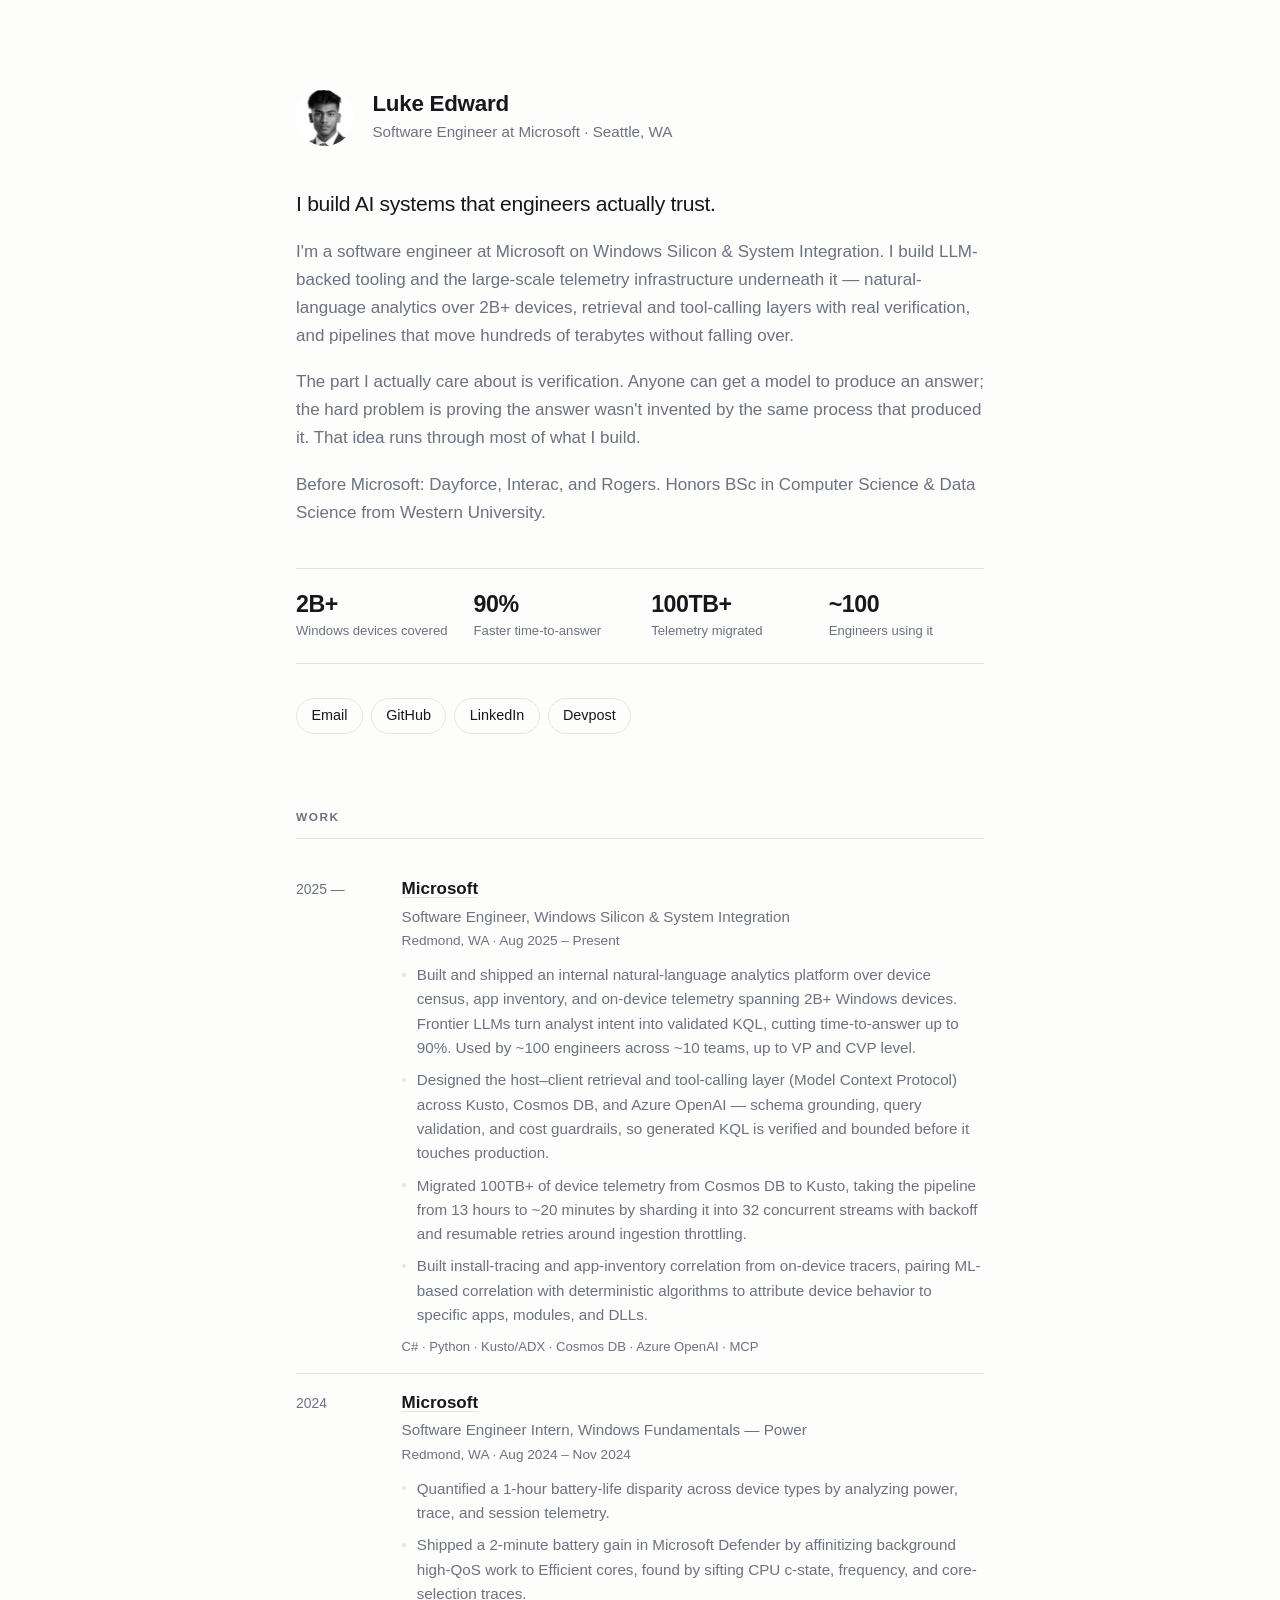
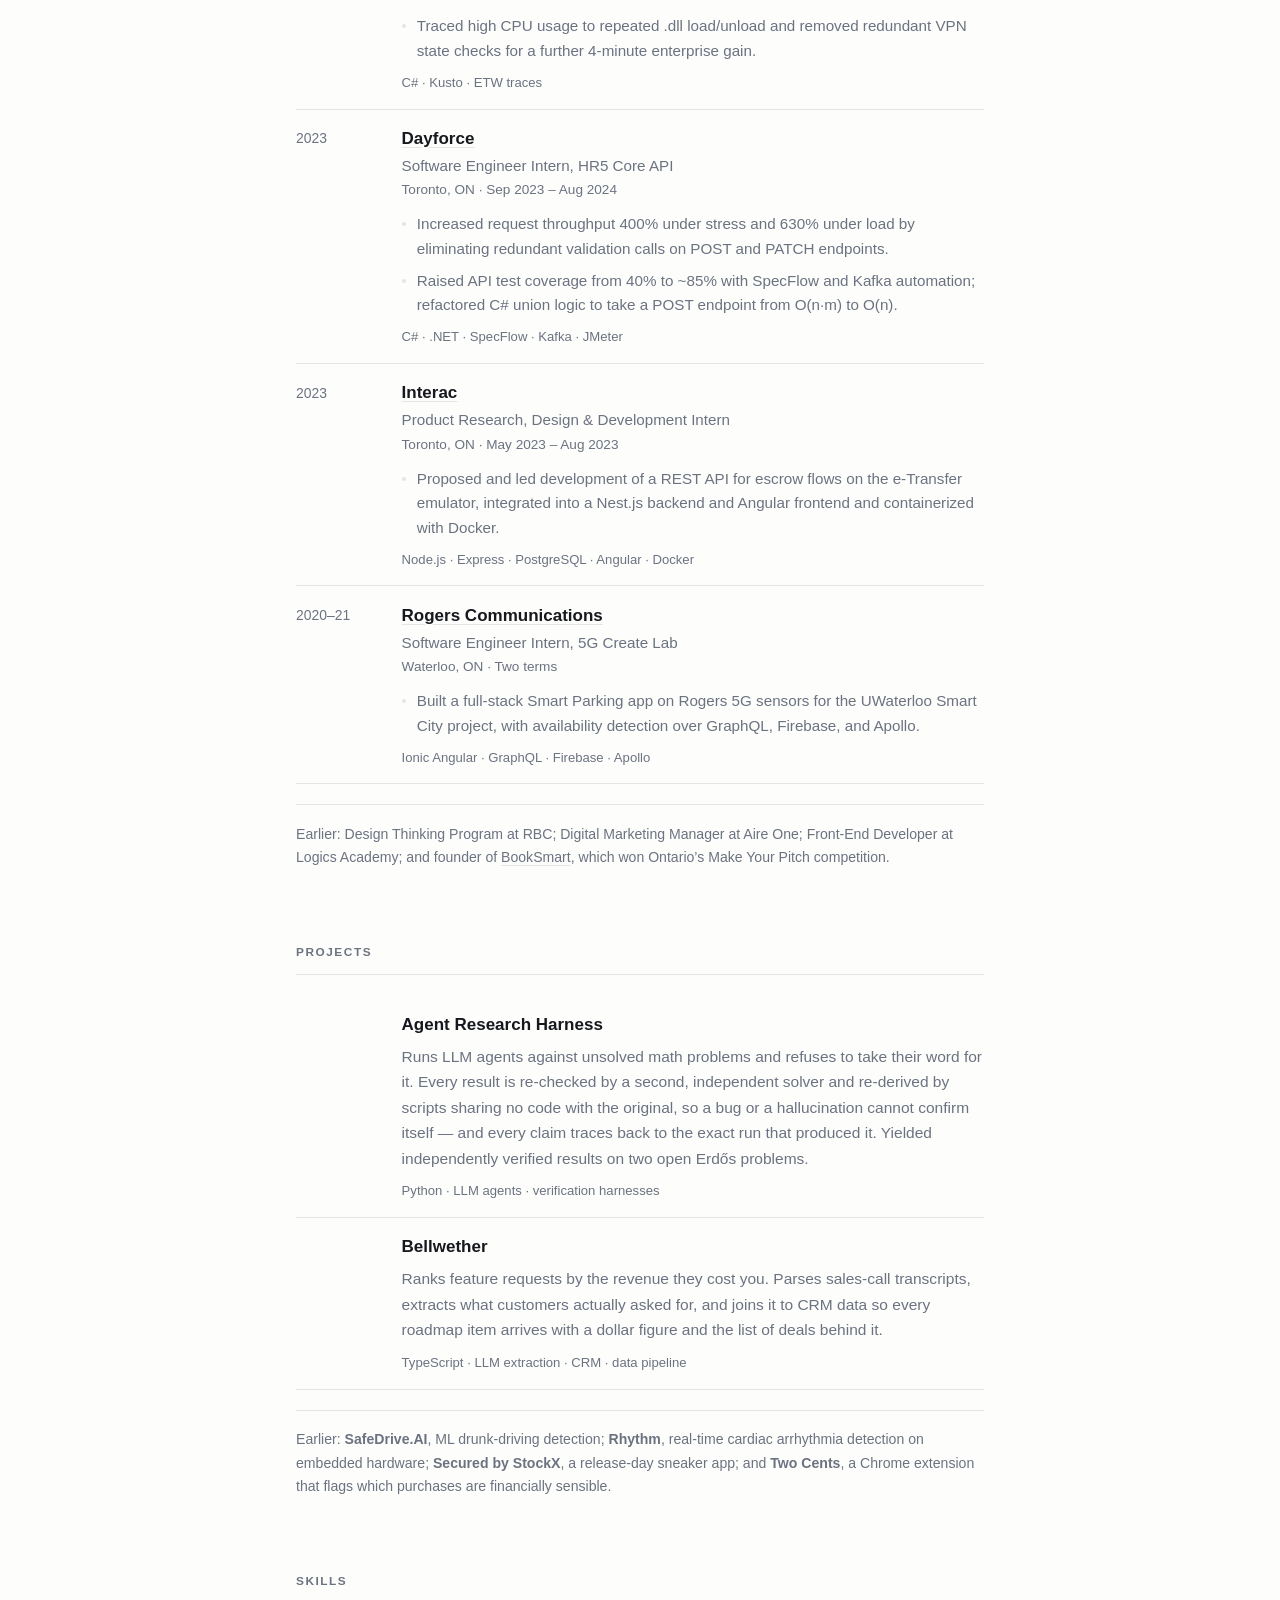
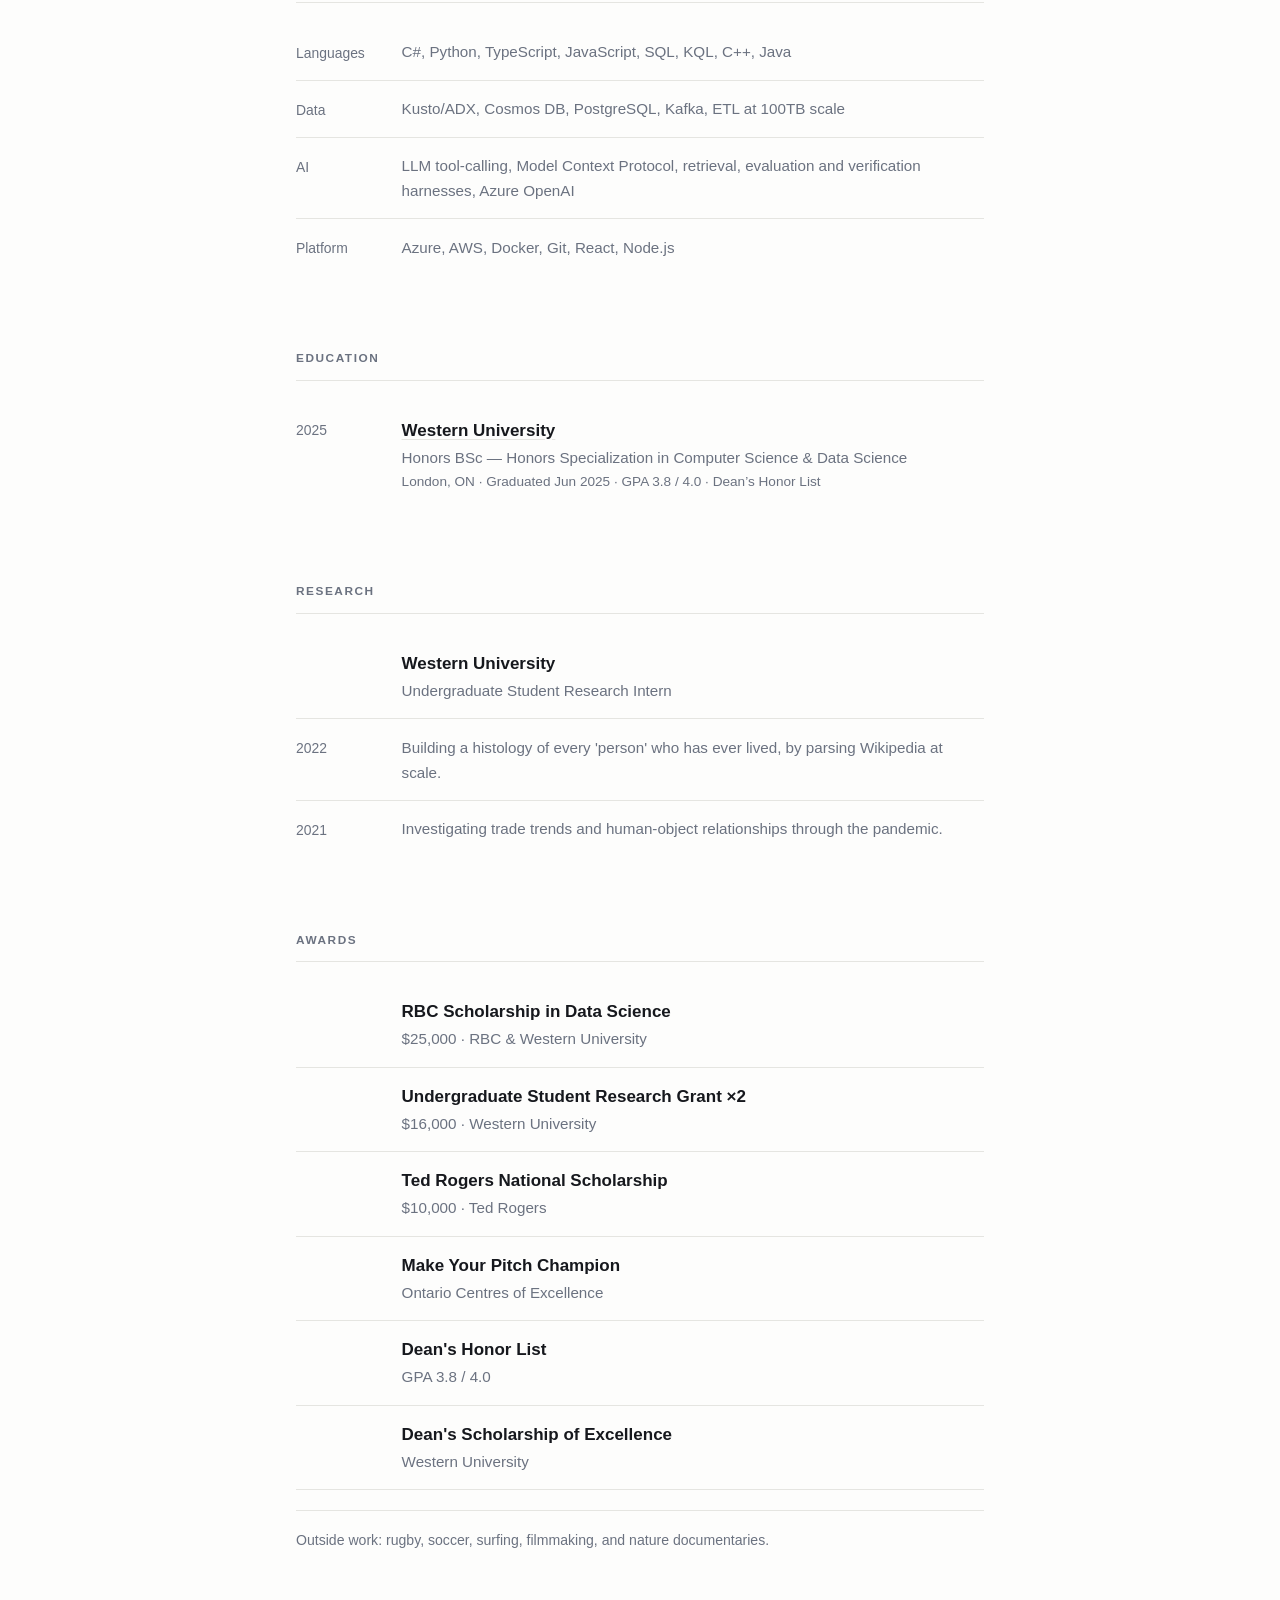
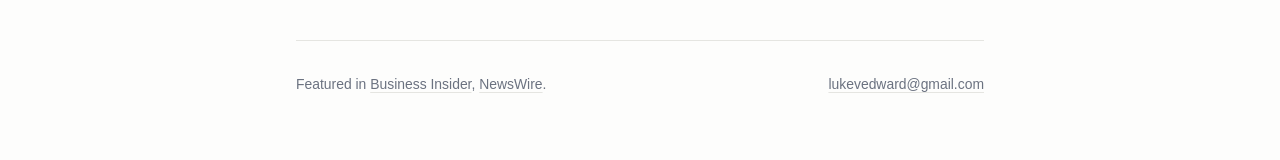
==== commit a6da1ff7: "Bring the site up to date with the 2026 resume The page was carrying job titles and dates but none o" ====
--- a/index.html
+++ b/index.html
@@ -5,7 +5,7 @@
     <meta charset="utf-8" />
     <meta name="viewport" content="width=device-width, initial-scale=1" />
     <title>Luke Edward - Software Engineer</title>
-    <meta name="description" content="Luke Edward - software engineer at Microsoft working on Windows Silicon & System Integration. Applied AI, agents, and large-scale systems. Based in Seattle." />
+    <meta name="description" content="Luke Edward - software engineer at Microsoft on Windows Silicon &amp; System Integration. Natural-language analytics over 2B+ Windows devices, LLM tool-calling and retrieval, telemetry pipelines at 100TB scale. Seattle, WA." />
     <meta name="author" content="Luke Edward" />
     <meta name="theme-color" content="#fdfdfc" />
     <link rel="canonical" href="https://luke-edward.github.io/LVE-COM/" />
@@ -13,14 +13,14 @@
     <meta property="og:type" content="website" />
     <meta property="og:locale" content="en_US" />
     <meta property="og:title" content="Luke Edward - Software Engineer" />
-    <meta property="og:description" content="Luke Edward - software engineer at Microsoft working on Windows Silicon & System Integration. Applied AI, agents, and large-scale systems. Based in Seattle." />
+    <meta property="og:description" content="Luke Edward - software engineer at Microsoft on Windows Silicon &amp; System Integration. Natural-language analytics over 2B+ Windows devices, LLM tool-calling and retrieval, telemetry pipelines at 100TB scale. Seattle, WA." />
     <meta property="og:url" content="https://luke-edward.github.io/LVE-COM/" />
     <meta property="og:image" content="https://luke-edward.github.io/LVE-COM/assets/img/og-card.jpg" />
     <meta property="og:image:width" content="1200" />
     <meta property="og:image:height" content="630" />
     <meta name="twitter:card" content="summary_large_image" />
     <meta name="twitter:title" content="Luke Edward - Software Engineer" />
-    <meta name="twitter:description" content="Luke Edward - software engineer at Microsoft working on Windows Silicon & System Integration. Applied AI, agents, and large-scale systems. Based in Seattle." />
+    <meta name="twitter:description" content="Luke Edward - software engineer at Microsoft on Windows Silicon &amp; System Integration. Natural-language analytics over 2B+ Windows devices, LLM tool-calling and retrieval, telemetry pipelines at 100TB scale. Seattle, WA." />
     <meta name="twitter:image" content="https://luke-edward.github.io/LVE-COM/assets/img/og-card.jpg" />
 
     <link rel="icon" type="image/png" sizes="32x32" href="assets/img/favicon-32.png" />
@@ -78,6 +78,20 @@
         .about p { color: var(--muted); margin: 1.15rem 0 0; }
         .about a { color: var(--fg); }
 
+        .metrics {
+            display: grid; grid-template-columns: repeat(4, 1fr); gap: 1.4rem;
+            margin: 2.6rem 0 0; padding: 1.4rem 0;
+            border-top: 1px solid var(--line); border-bottom: 1px solid var(--line);
+        }
+        .metrics div { min-width: 0; }
+        .metrics dt {
+            font-size: 1.45rem; font-weight: 600; letter-spacing: -.02em;
+            font-variant-numeric: tabular-nums; line-height: 1.1;
+        }
+        .metrics dd {
+            margin: .3rem 0 0; color: var(--muted); font-size: .82rem; line-height: 1.4;
+        }
+
         .links { display: flex; flex-wrap: wrap; gap: .5rem; margin: 2.1rem 0 0; padding: 0; list-style: none; }
         .links a {
             display: inline-block; border: 1px solid var(--line); border-radius: 100px;
@@ -103,10 +117,25 @@
         }
         .what { min-width: 0; }
         .what strong { font-weight: 600; }
-        .what .role, .what .stack { display: block; color: var(--muted); font-size: .95rem; }
+        .what .role, .what .stack, .what .where { display: block; color: var(--muted); font-size: .95rem; }
         .what .blurb { color: var(--muted); margin: .3rem 0 0; font-size: .97rem; }
-        .what .stack { margin-top: .35rem; font-size: .85rem; }
-        .full { color: var(--muted); font-size: .8rem; }
+        .what .where { font-size: .85rem; margin-top: .1rem; }
+        .what .stack { margin-top: .55rem; font-size: .82rem; }
+        .what ul { margin: .65rem 0 0; padding: 0; list-style: none; }
+        .what ul li {
+            position: relative; padding-left: .95rem; margin: 0 0 .5rem;
+            color: var(--muted); font-size: .95rem; line-height: 1.6;
+        }
+        .what ul li:last-child { margin-bottom: 0; }
+        .what ul li::before {
+            content: ""; position: absolute; left: 0; top: .64em;
+            width: 4px; height: 4px; border-radius: 50%; background: var(--line);
+        }
+        .note {
+            color: var(--muted); font-size: .88rem; margin: 1.25rem 0 0;
+            padding-top: 1.1rem; border-top: 1px solid var(--line);
+        }
+        .note strong { font-weight: 600; color: var(--muted); }
 
         footer {
             margin: 5.5rem 0 0; padding: 2rem 0 4rem;
@@ -117,8 +146,11 @@
             body { font-size: 16px; }
             header { padding-top: 3.2rem; }
             .lede { font-size: 1.18rem; }
+            .metrics { grid-template-columns: 1fr 1fr; gap: 1.1rem; }
+            .metrics dt { font-size: 1.3rem; }
             .row { grid-template-columns: 1fr; gap: .2rem; }
             .when { padding-top: 0; }
+            .what .stack { margin-top: .5rem; }
         }
 
     </style>
@@ -134,14 +166,21 @@
             <p class="sub">Software Engineer at Microsoft &middot; Seattle, WA</p>
         </div>
     </div>
-    <p class="lede">Applied AI, agents, and large-scale systems.</p>
+    <p class="lede">I build AI systems that engineers actually trust.</p>
 </header>
 
 <main id="main">
-    <div class="about">        <p>I'm a software engineer at Microsoft on Windows Silicon &amp; System Integration, where I build LLM-powered tooling and the telemetry systems behind it.</p>
-        <p>I care about applied AI, agents, and systems that check their own work — the kind of thing that has to be right when nobody is watching it run.</p>
+    <div class="about">        <p>I'm a software engineer at Microsoft on Windows Silicon &amp; System Integration. I build LLM-backed tooling and the large-scale telemetry infrastructure underneath it — natural-language analytics over 2B+ devices, retrieval and tool-calling layers with real verification, and pipelines that move hundreds of terabytes without falling over.</p>
+        <p>The part I actually care about is verification. Anyone can get a model to produce an answer; the hard problem is proving the answer wasn't invented by the same process that produced it. That idea runs through most of what I build.</p>
         <p>Before Microsoft: Dayforce, Interac, and Rogers. Honors BSc in Computer Science &amp; Data Science from Western University.</p>
     </div>
+
+    <dl class="metrics">
+        <div><dt>2B+</dt><dd>Windows devices covered</dd></div>
+        <div><dt>90%</dt><dd>Faster time-to-answer</dd></div>
+        <div><dt>100TB+</dt><dd>Telemetry migrated</dd></div>
+        <div><dt>~100</dt><dd>Engineers using it</dd></div>
+    </dl>
 
     <ul class="links">
         <li><a href="mailto:lukevedward@gmail.com">Email</a></li>
@@ -153,75 +192,72 @@
     <section aria-labelledby="work-h">
         <h2 id="work-h">Work</h2>
         <div class="row">
-            <div class="when">Aug 2025</div>
+            <div class="when">2025 &mdash;</div>
             <div class="what">
                 <strong><a href="https://www.microsoft.com/" target="_blank" rel="noreferrer">Microsoft</a></strong>
                 <span class="role">Software Engineer, Windows Silicon &amp; System Integration</span>
-            </div>
-        </div>
-        <div class="row">
-            <div class="when">Aug 2024</div>
+                <span class="where">Redmond, WA &middot; Aug 2025 &ndash; Present</span>
+                <ul>
+                    <li>Built and shipped an internal natural-language analytics platform over device census, app inventory, and on-device telemetry spanning 2B+ Windows devices. Frontier LLMs turn analyst intent into validated KQL, cutting time-to-answer up to 90%. Used by ~100 engineers across ~10 teams, up to VP and CVP level.</li>
+                    <li>Designed the host&ndash;client retrieval and tool-calling layer (Model Context Protocol) across Kusto, Cosmos DB, and Azure OpenAI — schema grounding, query validation, and cost guardrails, so generated KQL is verified and bounded before it touches production.</li>
+                    <li>Migrated 100TB+ of device telemetry from Cosmos DB to Kusto, taking the pipeline from 13 hours to ~20 minutes by sharding it into 32 concurrent streams with backoff and resumable retries around ingestion throttling.</li>
+                    <li>Built install-tracing and app-inventory correlation from on-device tracers, pairing ML-based correlation with deterministic algorithms to attribute device behavior to specific apps, modules, and DLLs.</li>
+                </ul>
+                <span class="stack">C# &middot; Python &middot; Kusto/ADX &middot; Cosmos DB &middot; Azure OpenAI &middot; MCP</span>
+            </div>
+        </div>
+        <div class="row">
+            <div class="when">2024</div>
             <div class="what">
                 <strong><a href="https://www.microsoft.com/" target="_blank" rel="noreferrer">Microsoft</a></strong>
-                <span class="role">Software Engineer Intern, Windows Fundamentals</span>
-            </div>
-        </div>
-        <div class="row">
-            <div class="when">Sept 2023</div>
+                <span class="role">Software Engineer Intern, Windows Fundamentals &mdash; Power</span>
+                <span class="where">Redmond, WA &middot; Aug 2024 &ndash; Nov 2024</span>
+                <ul>
+                    <li>Quantified a 1-hour battery-life disparity across device types by analyzing power, trace, and session telemetry.</li>
+                    <li>Shipped a 2-minute battery gain in Microsoft Defender by affinitizing background high-QoS work to Efficient cores, found by sifting CPU c-state, frequency, and core-selection traces.</li>
+                    <li>Traced high CPU usage to repeated .dll load/unload and removed redundant VPN state checks for a further 4-minute enterprise gain.</li>
+                </ul>
+                <span class="stack">C# &middot; Kusto &middot; ETW traces</span>
+            </div>
+        </div>
+        <div class="row">
+            <div class="when">2023</div>
             <div class="what">
                 <strong><a href="https://www.dayforce.com/" target="_blank" rel="noreferrer">Dayforce</a></strong>
                 <span class="role">Software Engineer Intern, HR5 Core API</span>
-            </div>
-        </div>
-        <div class="row">
-            <div class="when">May 2023</div>
+                <span class="where">Toronto, ON &middot; Sep 2023 &ndash; Aug 2024</span>
+                <ul>
+                    <li>Increased request throughput 400% under stress and 630% under load by eliminating redundant validation calls on POST and PATCH endpoints.</li>
+                    <li>Raised API test coverage from 40% to ~85% with SpecFlow and Kafka automation; refactored C# union logic to take a POST endpoint from O(n&middot;m) to O(n).</li>
+                </ul>
+                <span class="stack">C# &middot; .NET &middot; SpecFlow &middot; Kafka &middot; JMeter</span>
+            </div>
+        </div>
+        <div class="row">
+            <div class="when">2023</div>
             <div class="what">
                 <strong><a href="https://www.interac.ca/" target="_blank" rel="noreferrer">Interac</a></strong>
                 <span class="role">Product Research, Design &amp; Development Intern</span>
-            </div>
-        </div>
-        <div class="row">
-            <div class="when">May 2021</div>
+                <span class="where">Toronto, ON &middot; May 2023 &ndash; Aug 2023</span>
+                <ul>
+                    <li>Proposed and led development of a REST API for escrow flows on the e-Transfer emulator, integrated into a Nest.js backend and Angular frontend and containerized with Docker.</li>
+                </ul>
+                <span class="stack">Node.js &middot; Express &middot; PostgreSQL &middot; Angular &middot; Docker</span>
+            </div>
+        </div>
+        <div class="row">
+            <div class="when">2020&ndash;21</div>
             <div class="what">
                 <strong><a href="https://www.rogers.com/" target="_blank" rel="noreferrer">Rogers Communications</a></strong>
                 <span class="role">Software Engineer Intern, 5G Create Lab</span>
-            </div>
-        </div>
-        <div class="row">
-            <div class="when">Sept 2020</div>
-            <div class="what">
-                <strong><a href="https://www.eng.uwo.ca/rbcdt/" target="_blank" rel="noreferrer">Royal Bank of Canada</a></strong>
-                <span class="role">Design Thinking Program</span>
-            </div>
-        </div>
-        <div class="row">
-            <div class="when">May 2020</div>
-            <div class="what">
-                <strong><a href="https://www.rogers.com/" target="_blank" rel="noreferrer">Rogers Communications</a></strong>
-                <span class="role">Software Engineer Intern, 5G Create Lab</span>
-            </div>
-        </div>
-        <div class="row">
-            <div class="when">May 2019</div>
-            <div class="what">
-                <strong><a href="https://aireone.com/" target="_blank" rel="noreferrer">Aire One</a></strong>
-                <span class="role">Digital Marketing Manager</span>
-            </div>
-        </div>
-        <div class="row">
-            <div class="when">Jul 2018</div>
-            <div class="what">
-                <strong><a href="https://logicsacademy.com/" target="_blank" rel="noreferrer">Logics Academy</a></strong>
-                <span class="role">Front-End Web Developer</span>
-            </div>
-        </div>
-        <div class="row">
-            <div class="when">Oct 2016</div>
-            <div class="what">
-                <strong><a href="https://www.newswire.ca/news-releases/young-entrepreneurs-make-your-pitch-competition-winners-announced-at-discovery-2018-681411841.html" target="_blank" rel="noreferrer">BookSmart</a></strong>
-                <span class="role">Founder</span>
-            </div>
-        </div>
+                <span class="where">Waterloo, ON &middot; Two terms</span>
+                <ul>
+                    <li>Built a full-stack Smart Parking app on Rogers 5G sensors for the UWaterloo Smart City project, with availability detection over GraphQL, Firebase, and Apollo.</li>
+                </ul>
+                <span class="stack">Ionic Angular &middot; GraphQL &middot; Firebase &middot; Apollo</span>
+            </div>
+        </div>
+        <p class="note">Earlier: Design Thinking Program at RBC; Digital Marketing Manager at Aire One; Front-End Developer at Logics Academy; and founder of <a href="https://www.newswire.ca/news-releases/young-entrepreneurs-make-your-pitch-competition-winners-announced-at-discovery-2018-681411841.html" target="_blank" rel="noreferrer">BookSmart</a>, which won Ontario’s Make Your Pitch competition.</p>
     </section>
 
     <section aria-labelledby="proj-h">
@@ -230,48 +266,49 @@
             <div class="when"></div>
             <div class="what">
                 <strong>Agent Research Harness</strong>
-                <p class="blurb">Runs LLM agents against unsolved math problems and refuses to take their word for it — every result is re-checked by an independent solver and re-derived by scripts sharing no code with the original.</p>
-                <span class="stack">Python · LLM agents · verification harnesses</span>
+                <p class="blurb">Runs LLM agents against unsolved math problems and refuses to take their word for it. Every result is re-checked by a second, independent solver and re-derived by scripts sharing no code with the original, so a bug or a hallucination cannot confirm itself — and every claim traces back to the exact run that produced it. Yielded independently verified results on two open Erdős problems.</p>
+                <span class="stack">Python &middot; LLM agents &middot; verification harnesses</span>
             </div>
         </div>
         <div class="row">
             <div class="when"></div>
             <div class="what">
                 <strong>Bellwether</strong>
-                <p class="blurb">Ranks feature requests by the revenue they cost you — parses sales-call transcripts, extracts customer asks, and joins them to CRM data so each theme carries a dollar figure.</p>
-                <span class="stack">Python · LLMs · retrieval · CRM data</span>
-            </div>
-        </div>
-        <div class="row">
-            <div class="when"></div>
-            <div class="what">
-                <strong>Secured by StockX</strong>
-                <p class="blurb">Native iOS and Android app for getting the sneakers you want at release.</p>
-                <span class="stack">Flutter · Dart · Figma · Python</span>
-            </div>
-        </div>
-        <div class="row">
-            <div class="when"></div>
-            <div class="what">
-                <strong>SafeDrive.AI</strong>
-                <p class="blurb">Machine-learning drunk-driving detection system.</p>
-                <span class="stack">Keras · Pandas · NLP · TensorFlow</span>
-            </div>
-        </div>
-        <div class="row">
-            <div class="when"></div>
-            <div class="what">
-                <strong>Rhythm</strong>
-                <p class="blurb">Real-time cardiac arrhythmia detection on embedded hardware.</p>
-                <span class="stack">Keras · Pandas · Arduino · Tkinter</span>
-            </div>
-        </div>
-        <div class="row">
-            <div class="when"></div>
-            <div class="what">
-                <strong>Two Cents</strong>
-                <p class="blurb">A Chrome extension that flags which purchases are financially sensible.</p>
-                <span class="stack">Python · Django · JS · Europeana</span>
+                <p class="blurb">Ranks feature requests by the revenue they cost you. Parses sales-call transcripts, extracts what customers actually asked for, and joins it to CRM data so every roadmap item arrives with a dollar figure and the list of deals behind it.</p>
+                <span class="stack">TypeScript &middot; LLM extraction &middot; CRM &middot; data pipeline</span>
+            </div>
+        </div>
+        <p class="note">Earlier: <strong>SafeDrive.AI</strong>, ML drunk-driving detection; <strong>Rhythm</strong>, real-time cardiac arrhythmia detection on embedded hardware; <strong>Secured by StockX</strong>, a release-day sneaker app; and <strong>Two Cents</strong>, a Chrome extension that flags which purchases are financially sensible.</p>
+    </section>
+
+    <section aria-labelledby="skills-h">
+        <h2 id="skills-h">Skills</h2>
+        <div class="row">
+            <div class="when">Languages</div>
+            <div class="what"><span class="role">C#, Python, TypeScript, JavaScript, SQL, KQL, C++, Java</span></div>
+        </div>
+        <div class="row">
+            <div class="when">Data</div>
+            <div class="what"><span class="role">Kusto/ADX, Cosmos DB, PostgreSQL, Kafka, ETL at 100TB scale</span></div>
+        </div>
+        <div class="row">
+            <div class="when">AI</div>
+            <div class="what"><span class="role">LLM tool-calling, Model Context Protocol, retrieval, evaluation and verification harnesses, Azure OpenAI</span></div>
+        </div>
+        <div class="row">
+            <div class="when">Platform</div>
+            <div class="what"><span class="role">Azure, AWS, Docker, Git, React, Node.js</span></div>
+        </div>
+    </section>
+
+    <section aria-labelledby="edu-h">
+        <h2 id="edu-h">Education</h2>
+        <div class="row">
+            <div class="when">2025</div>
+            <div class="what">
+                <strong><a href="https://www.uwo.ca/" target="_blank" rel="noreferrer">Western University</a></strong>
+                <span class="role">Honors BSc &mdash; Honors Specialization in Computer Science &amp; Data Science</span>
+                <span class="where">London, ON &middot; Graduated Jun 2025 &middot; GPA 3.8 / 4.0 &middot; Dean&rsquo;s Honor List</span>
             </div>
         </div>
     </section>
@@ -339,13 +376,7 @@
                 <span class="role">Western University</span>
             </div>
         </div>
-        <div class="row">
-            <div class="when"></div>
-            <div class="what">
-                <strong>Summer Company Certificate</strong>
-                <span class="role">Province of Ontario</span>
-            </div>
-        </div>
+        <p class="note">Outside work: rugby, soccer, surfing, filmmaking, and nature documentaries.</p>
     </section>
 </main>
 
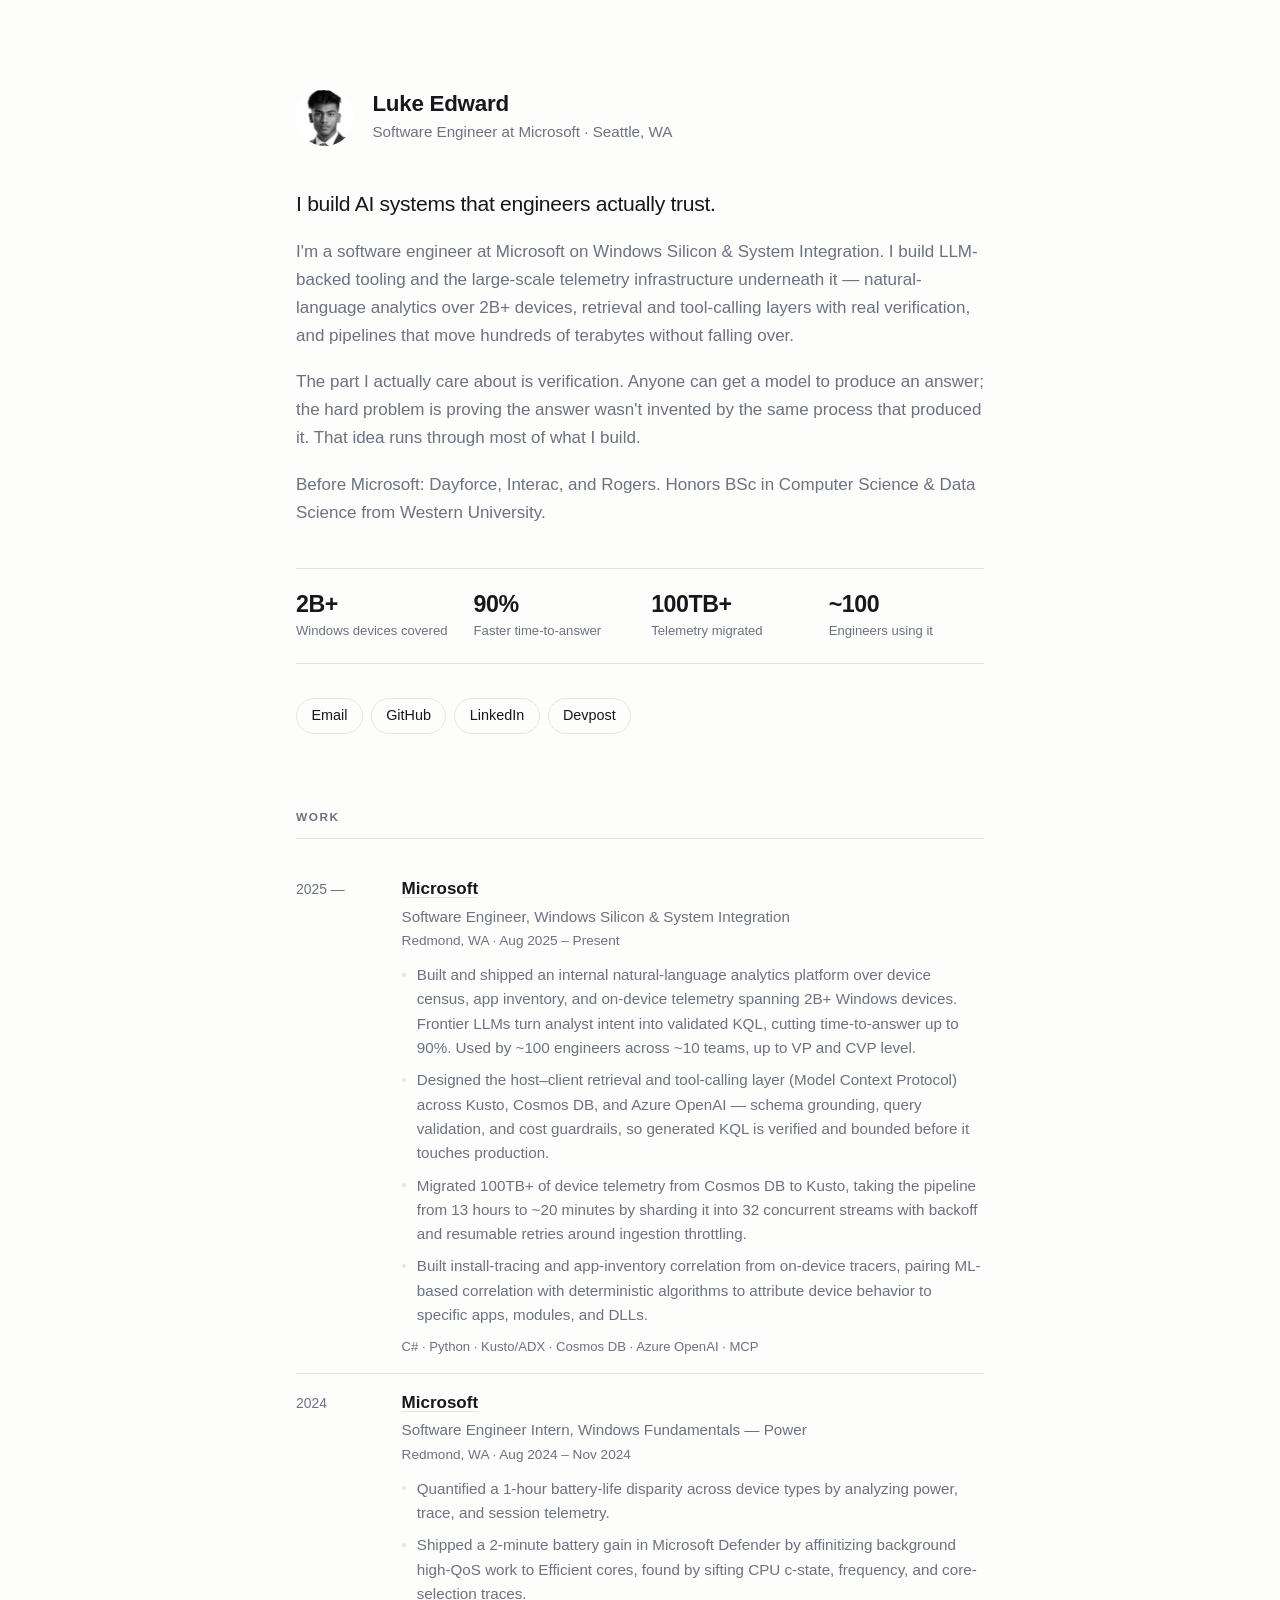
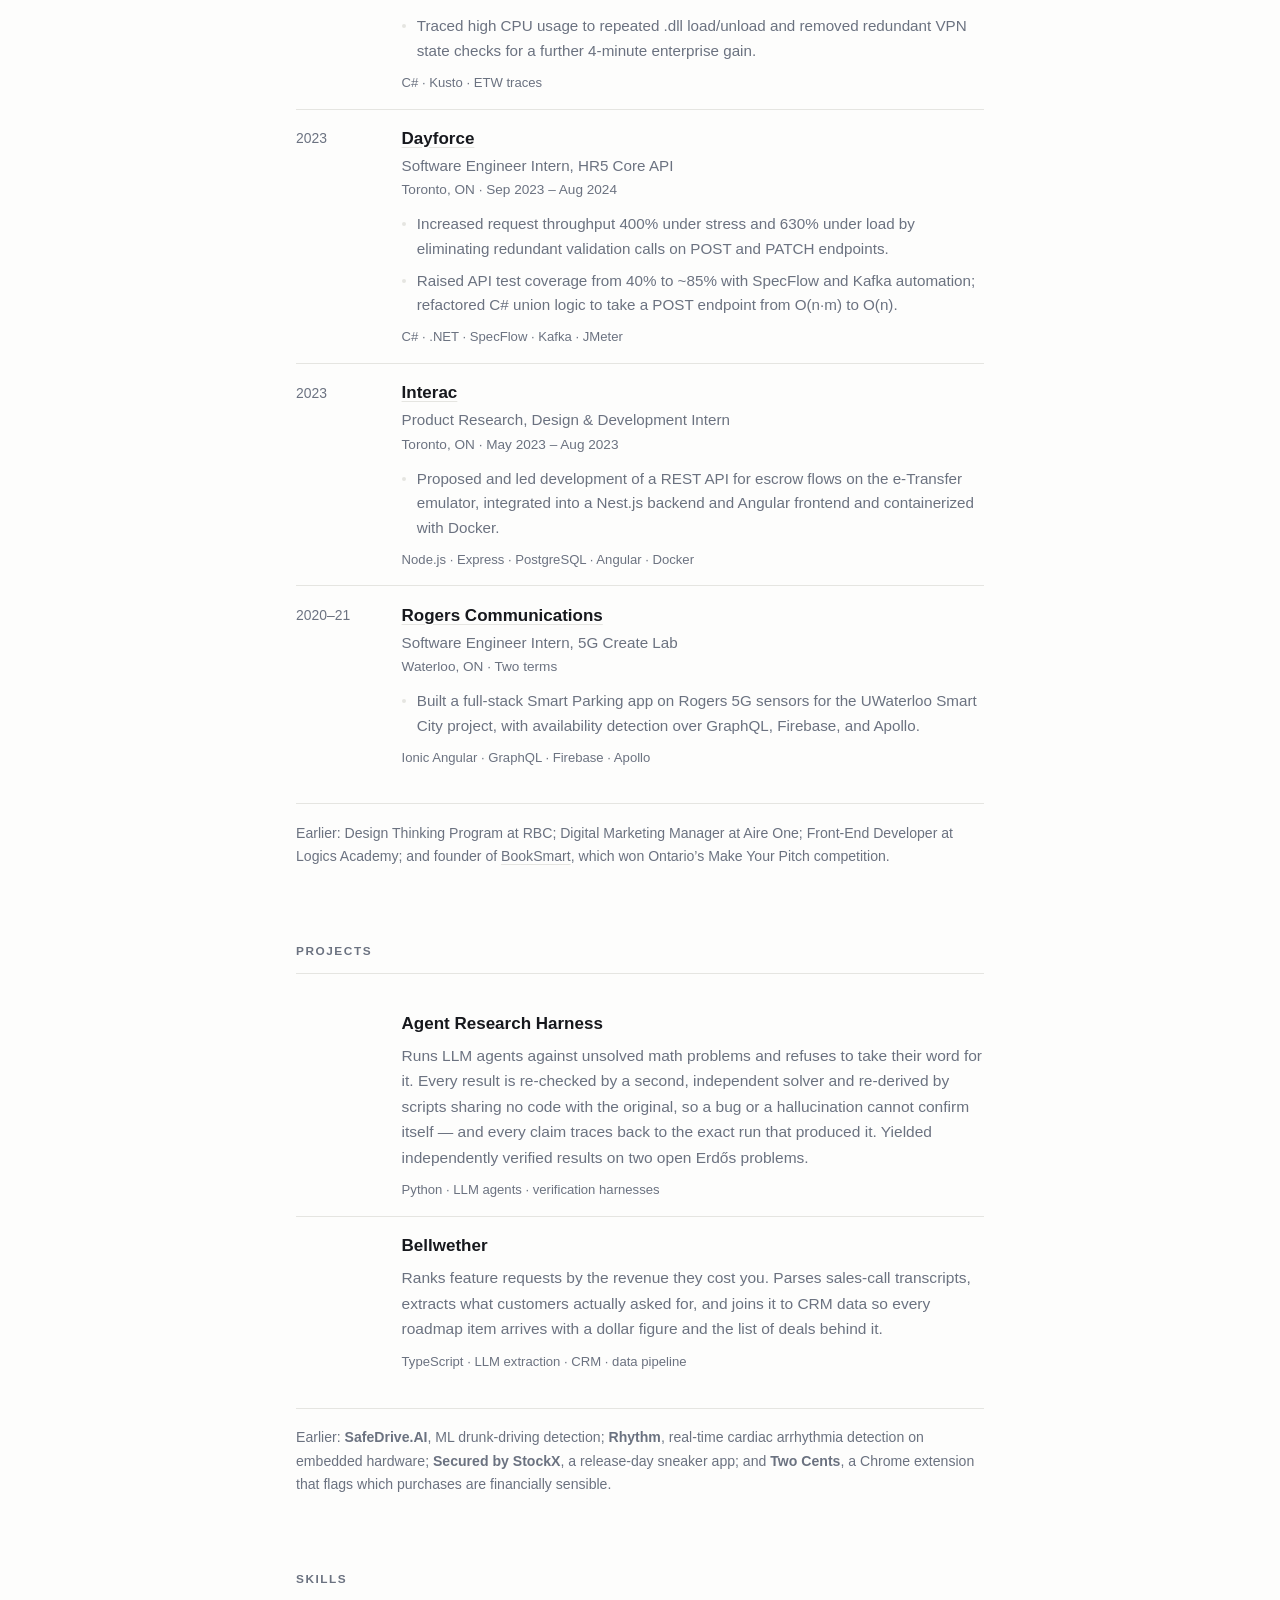
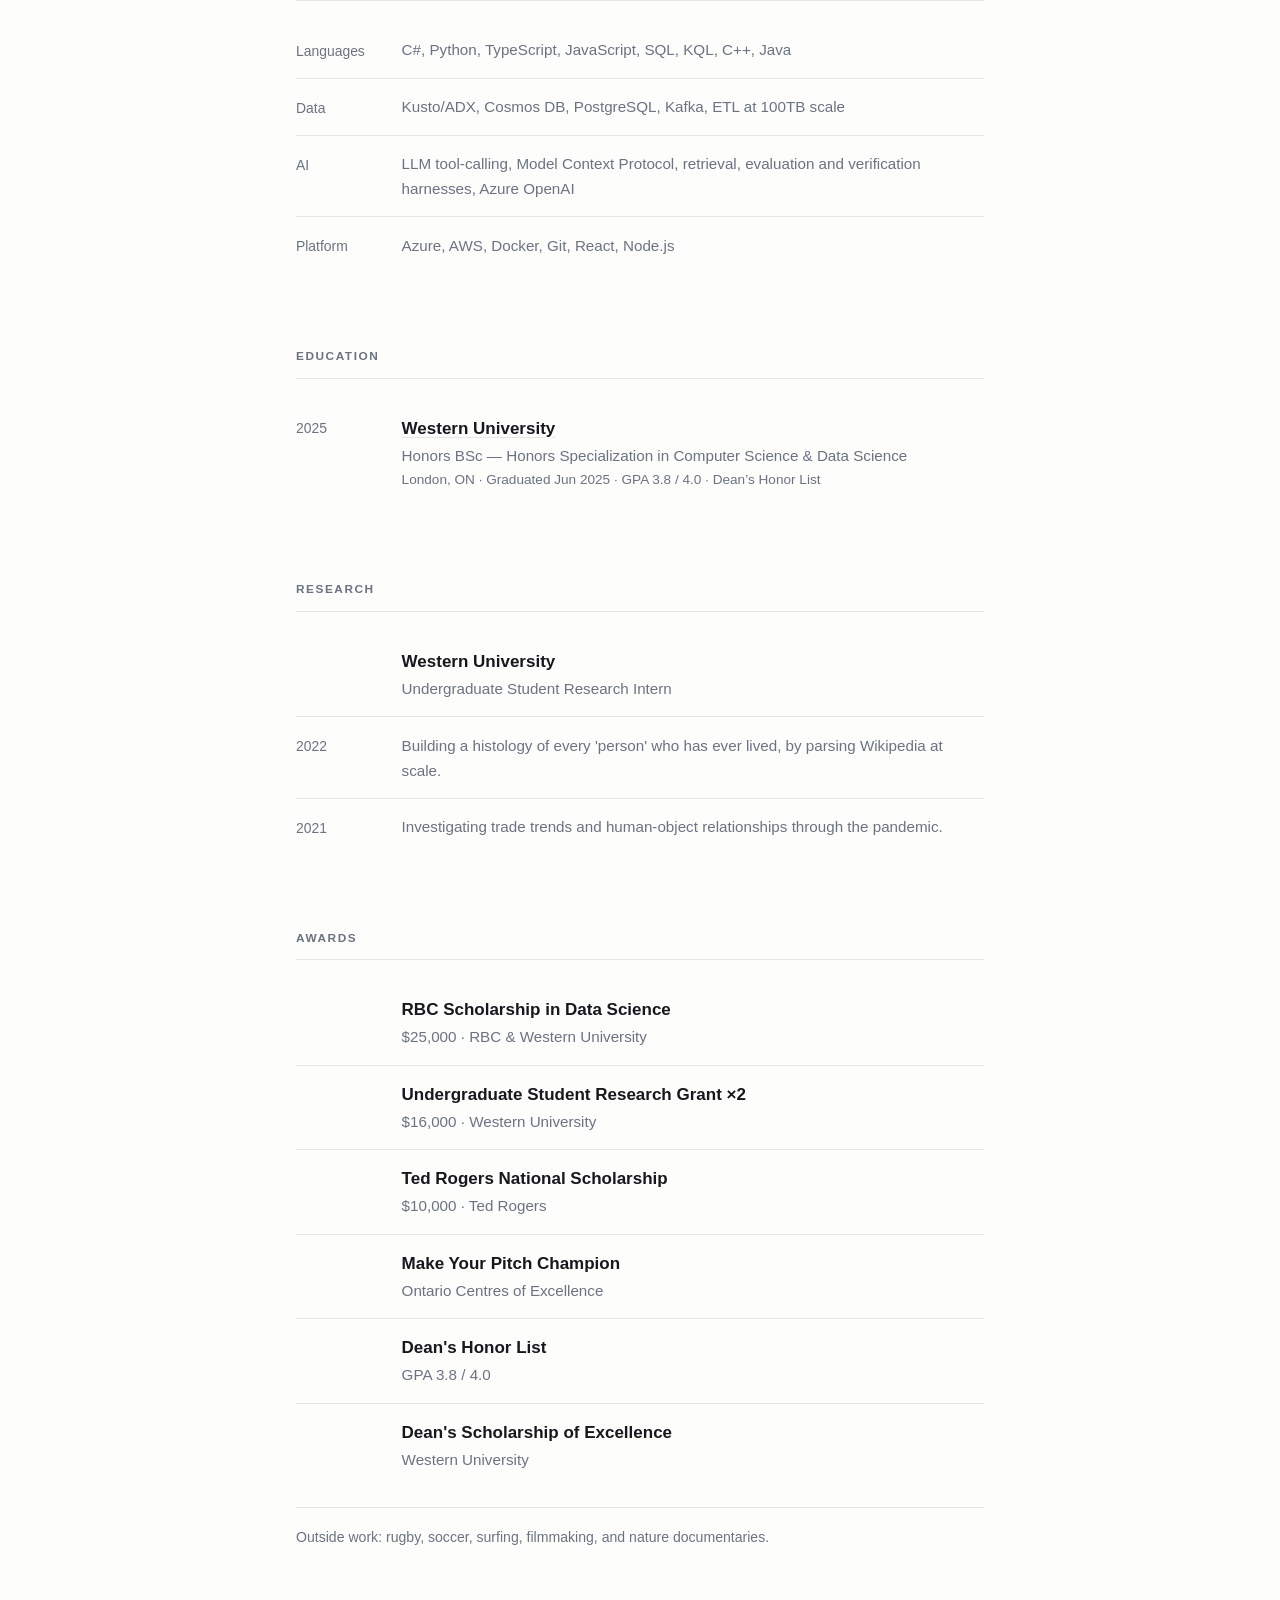
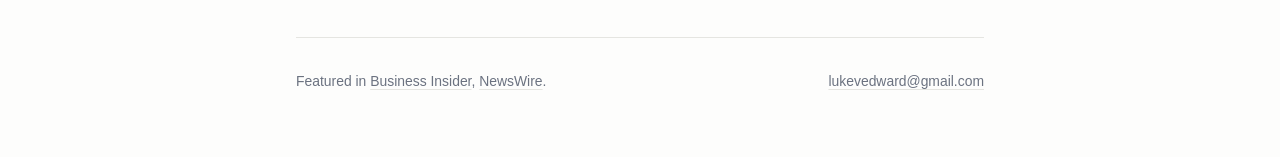
==== commit b4a69f45: "Remove the double rule above each Earlier line The trailing note is now the last child of its sectio" ====
--- a/index.html
+++ b/index.html
@@ -110,7 +110,7 @@
             display: grid; grid-template-columns: 5.2rem 1fr; gap: 0 1.4rem;
             padding: .95rem 0; border-bottom: 1px solid var(--line);
         }
-        .row:last-child { border-bottom: 0; }
+        .row:last-of-type { border-bottom: 0; }
         .when {
             color: var(--muted); font-size: .87rem; font-variant-numeric: tabular-nums;
             padding-top: .16rem; white-space: nowrap;
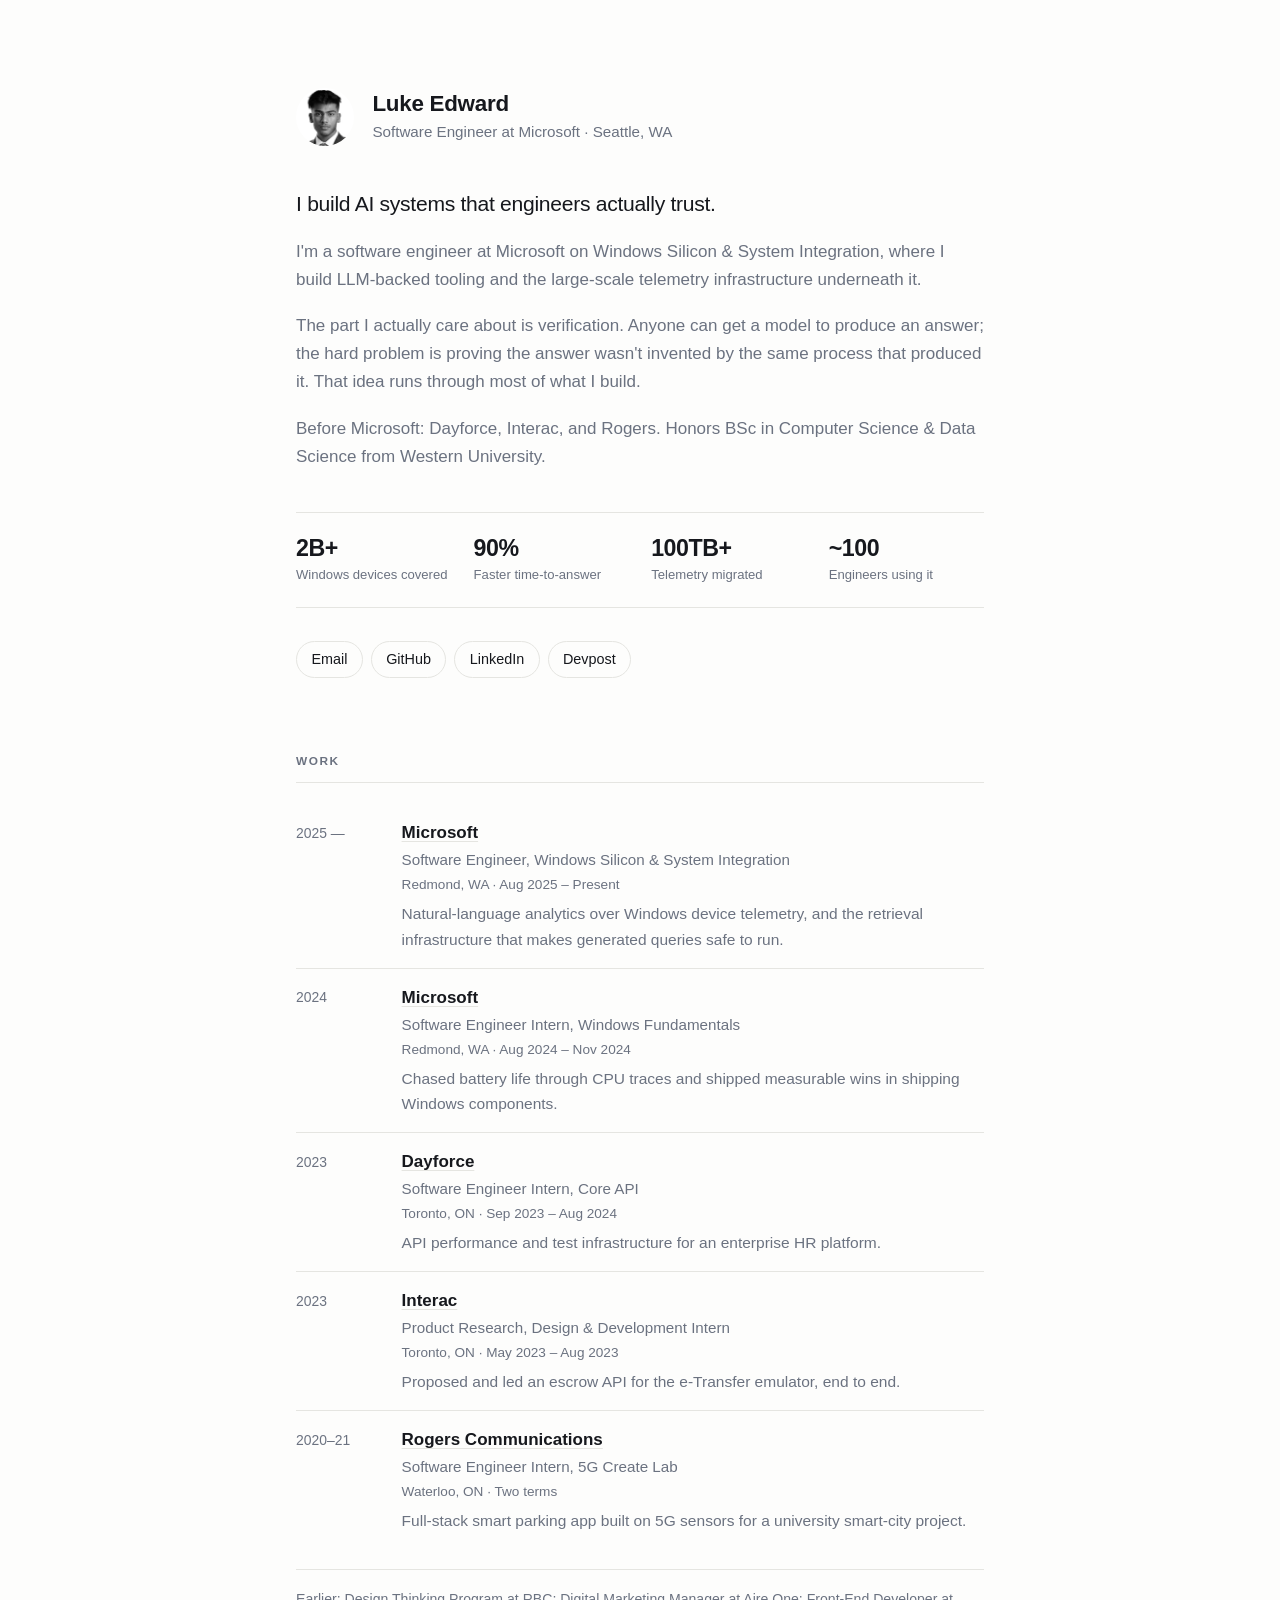
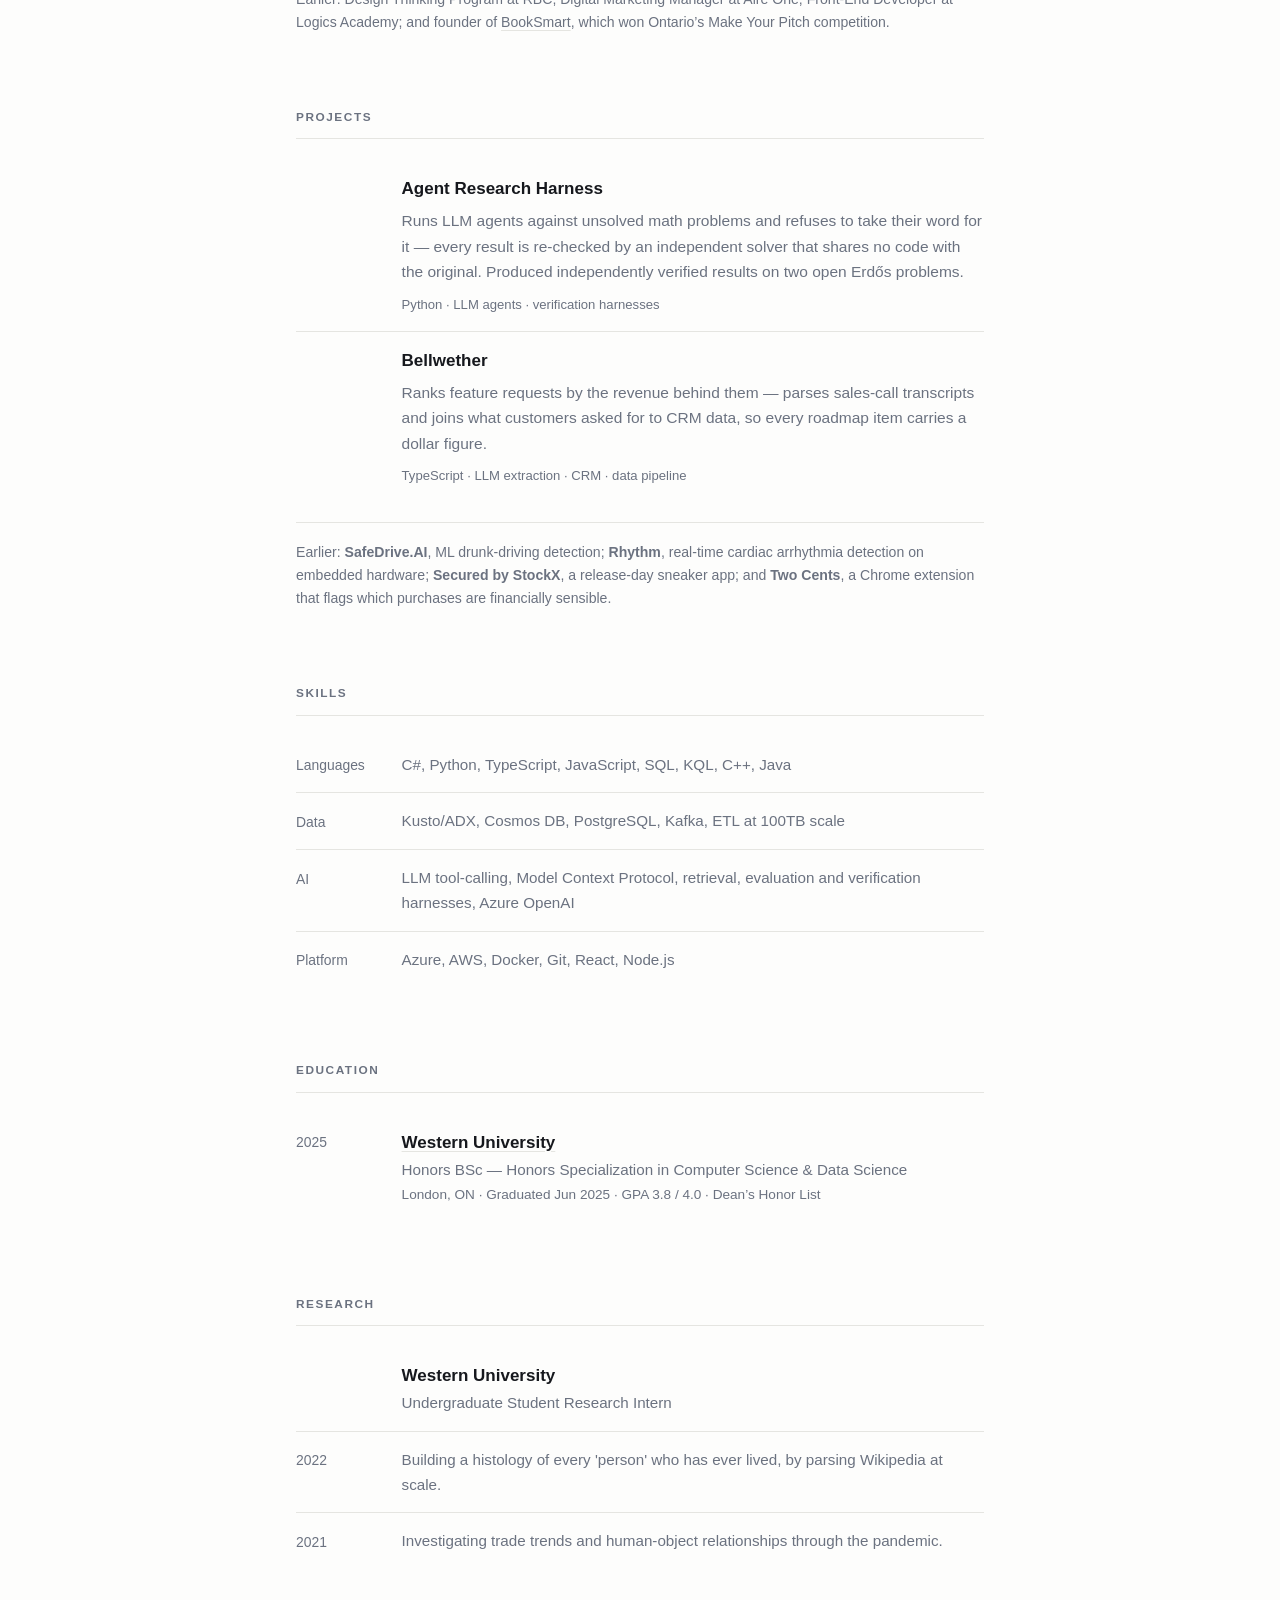
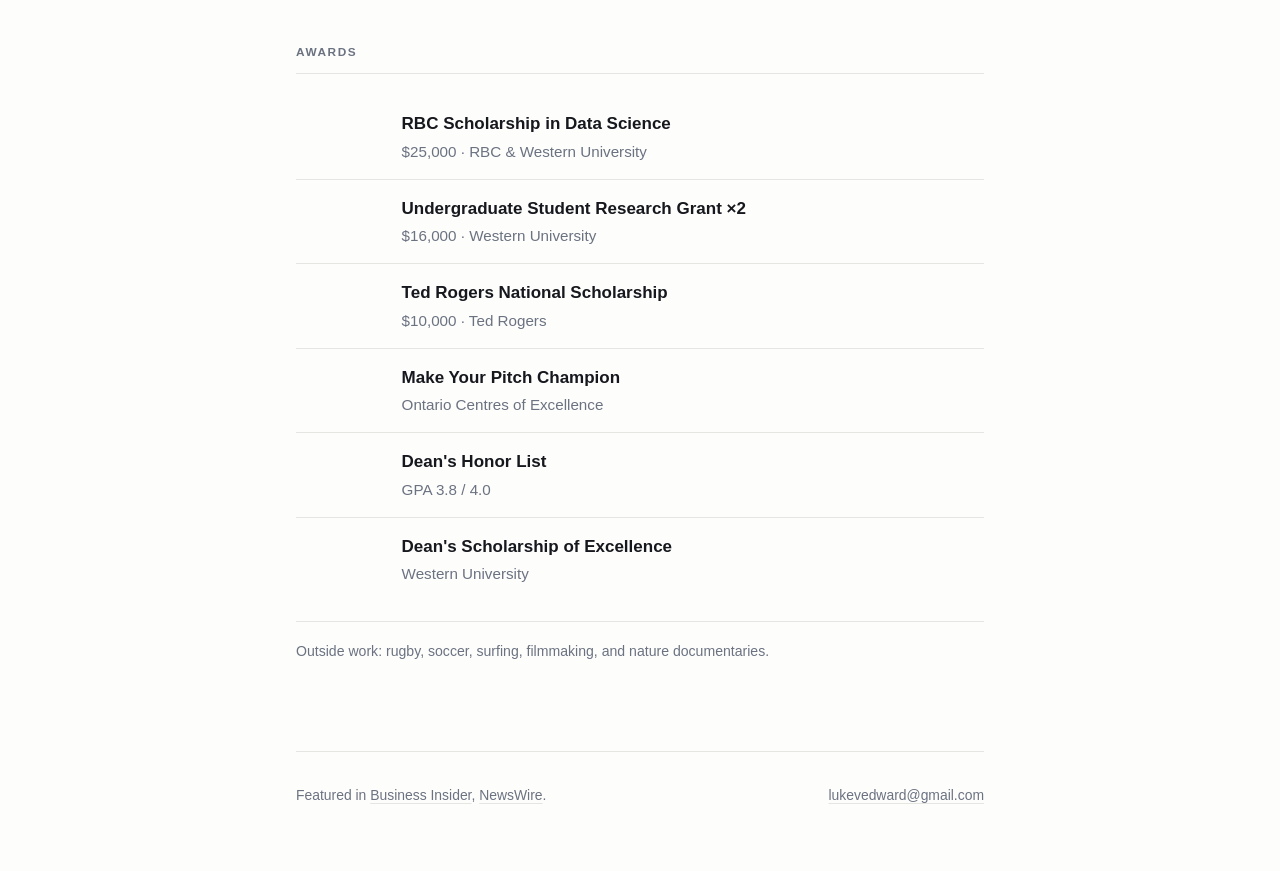
==== commit 31f58353: "Cut the work section back to one line per role The per-role bullet lists were a resume dump — intern" ====
--- a/index.html
+++ b/index.html
@@ -121,16 +121,6 @@
         .what .blurb { color: var(--muted); margin: .3rem 0 0; font-size: .97rem; }
         .what .where { font-size: .85rem; margin-top: .1rem; }
         .what .stack { margin-top: .55rem; font-size: .82rem; }
-        .what ul { margin: .65rem 0 0; padding: 0; list-style: none; }
-        .what ul li {
-            position: relative; padding-left: .95rem; margin: 0 0 .5rem;
-            color: var(--muted); font-size: .95rem; line-height: 1.6;
-        }
-        .what ul li:last-child { margin-bottom: 0; }
-        .what ul li::before {
-            content: ""; position: absolute; left: 0; top: .64em;
-            width: 4px; height: 4px; border-radius: 50%; background: var(--line);
-        }
         .note {
             color: var(--muted); font-size: .88rem; margin: 1.25rem 0 0;
             padding-top: 1.1rem; border-top: 1px solid var(--line);
@@ -170,7 +160,7 @@
 </header>
 
 <main id="main">
-    <div class="about">        <p>I'm a software engineer at Microsoft on Windows Silicon &amp; System Integration. I build LLM-backed tooling and the large-scale telemetry infrastructure underneath it — natural-language analytics over 2B+ devices, retrieval and tool-calling layers with real verification, and pipelines that move hundreds of terabytes without falling over.</p>
+    <div class="about">        <p>I'm a software engineer at Microsoft on Windows Silicon &amp; System Integration, where I build LLM-backed tooling and the large-scale telemetry infrastructure underneath it.</p>
         <p>The part I actually care about is verification. Anyone can get a model to produce an answer; the hard problem is proving the answer wasn't invented by the same process that produced it. That idea runs through most of what I build.</p>
         <p>Before Microsoft: Dayforce, Interac, and Rogers. Honors BSc in Computer Science &amp; Data Science from Western University.</p>
     </div>
@@ -197,40 +187,25 @@
                 <strong><a href="https://www.microsoft.com/" target="_blank" rel="noreferrer">Microsoft</a></strong>
                 <span class="role">Software Engineer, Windows Silicon &amp; System Integration</span>
                 <span class="where">Redmond, WA &middot; Aug 2025 &ndash; Present</span>
-                <ul>
-                    <li>Built and shipped an internal natural-language analytics platform over device census, app inventory, and on-device telemetry spanning 2B+ Windows devices. Frontier LLMs turn analyst intent into validated KQL, cutting time-to-answer up to 90%. Used by ~100 engineers across ~10 teams, up to VP and CVP level.</li>
-                    <li>Designed the host&ndash;client retrieval and tool-calling layer (Model Context Protocol) across Kusto, Cosmos DB, and Azure OpenAI — schema grounding, query validation, and cost guardrails, so generated KQL is verified and bounded before it touches production.</li>
-                    <li>Migrated 100TB+ of device telemetry from Cosmos DB to Kusto, taking the pipeline from 13 hours to ~20 minutes by sharding it into 32 concurrent streams with backoff and resumable retries around ingestion throttling.</li>
-                    <li>Built install-tracing and app-inventory correlation from on-device tracers, pairing ML-based correlation with deterministic algorithms to attribute device behavior to specific apps, modules, and DLLs.</li>
-                </ul>
-                <span class="stack">C# &middot; Python &middot; Kusto/ADX &middot; Cosmos DB &middot; Azure OpenAI &middot; MCP</span>
+                <p class="blurb">Natural-language analytics over Windows device telemetry, and the retrieval infrastructure that makes generated queries safe to run.</p>
             </div>
         </div>
         <div class="row">
             <div class="when">2024</div>
             <div class="what">
                 <strong><a href="https://www.microsoft.com/" target="_blank" rel="noreferrer">Microsoft</a></strong>
-                <span class="role">Software Engineer Intern, Windows Fundamentals &mdash; Power</span>
+                <span class="role">Software Engineer Intern, Windows Fundamentals</span>
                 <span class="where">Redmond, WA &middot; Aug 2024 &ndash; Nov 2024</span>
-                <ul>
-                    <li>Quantified a 1-hour battery-life disparity across device types by analyzing power, trace, and session telemetry.</li>
-                    <li>Shipped a 2-minute battery gain in Microsoft Defender by affinitizing background high-QoS work to Efficient cores, found by sifting CPU c-state, frequency, and core-selection traces.</li>
-                    <li>Traced high CPU usage to repeated .dll load/unload and removed redundant VPN state checks for a further 4-minute enterprise gain.</li>
-                </ul>
-                <span class="stack">C# &middot; Kusto &middot; ETW traces</span>
+                <p class="blurb">Chased battery life through CPU traces and shipped measurable wins in shipping Windows components.</p>
             </div>
         </div>
         <div class="row">
             <div class="when">2023</div>
             <div class="what">
                 <strong><a href="https://www.dayforce.com/" target="_blank" rel="noreferrer">Dayforce</a></strong>
-                <span class="role">Software Engineer Intern, HR5 Core API</span>
+                <span class="role">Software Engineer Intern, Core API</span>
                 <span class="where">Toronto, ON &middot; Sep 2023 &ndash; Aug 2024</span>
-                <ul>
-                    <li>Increased request throughput 400% under stress and 630% under load by eliminating redundant validation calls on POST and PATCH endpoints.</li>
-                    <li>Raised API test coverage from 40% to ~85% with SpecFlow and Kafka automation; refactored C# union logic to take a POST endpoint from O(n&middot;m) to O(n).</li>
-                </ul>
-                <span class="stack">C# &middot; .NET &middot; SpecFlow &middot; Kafka &middot; JMeter</span>
+                <p class="blurb">API performance and test infrastructure for an enterprise HR platform.</p>
             </div>
         </div>
         <div class="row">
@@ -239,10 +214,7 @@
                 <strong><a href="https://www.interac.ca/" target="_blank" rel="noreferrer">Interac</a></strong>
                 <span class="role">Product Research, Design &amp; Development Intern</span>
                 <span class="where">Toronto, ON &middot; May 2023 &ndash; Aug 2023</span>
-                <ul>
-                    <li>Proposed and led development of a REST API for escrow flows on the e-Transfer emulator, integrated into a Nest.js backend and Angular frontend and containerized with Docker.</li>
-                </ul>
-                <span class="stack">Node.js &middot; Express &middot; PostgreSQL &middot; Angular &middot; Docker</span>
+                <p class="blurb">Proposed and led an escrow API for the e-Transfer emulator, end to end.</p>
             </div>
         </div>
         <div class="row">
@@ -251,10 +223,7 @@
                 <strong><a href="https://www.rogers.com/" target="_blank" rel="noreferrer">Rogers Communications</a></strong>
                 <span class="role">Software Engineer Intern, 5G Create Lab</span>
                 <span class="where">Waterloo, ON &middot; Two terms</span>
-                <ul>
-                    <li>Built a full-stack Smart Parking app on Rogers 5G sensors for the UWaterloo Smart City project, with availability detection over GraphQL, Firebase, and Apollo.</li>
-                </ul>
-                <span class="stack">Ionic Angular &middot; GraphQL &middot; Firebase &middot; Apollo</span>
+                <p class="blurb">Full-stack smart parking app built on 5G sensors for a university smart-city project.</p>
             </div>
         </div>
         <p class="note">Earlier: Design Thinking Program at RBC; Digital Marketing Manager at Aire One; Front-End Developer at Logics Academy; and founder of <a href="https://www.newswire.ca/news-releases/young-entrepreneurs-make-your-pitch-competition-winners-announced-at-discovery-2018-681411841.html" target="_blank" rel="noreferrer">BookSmart</a>, which won Ontario’s Make Your Pitch competition.</p>
@@ -266,7 +235,7 @@
             <div class="when"></div>
             <div class="what">
                 <strong>Agent Research Harness</strong>
-                <p class="blurb">Runs LLM agents against unsolved math problems and refuses to take their word for it. Every result is re-checked by a second, independent solver and re-derived by scripts sharing no code with the original, so a bug or a hallucination cannot confirm itself — and every claim traces back to the exact run that produced it. Yielded independently verified results on two open Erdős problems.</p>
+                <p class="blurb">Runs LLM agents against unsolved math problems and refuses to take their word for it — every result is re-checked by an independent solver that shares no code with the original. Produced independently verified results on two open Erdős problems.</p>
                 <span class="stack">Python &middot; LLM agents &middot; verification harnesses</span>
             </div>
         </div>
@@ -274,7 +243,7 @@
             <div class="when"></div>
             <div class="what">
                 <strong>Bellwether</strong>
-                <p class="blurb">Ranks feature requests by the revenue they cost you. Parses sales-call transcripts, extracts what customers actually asked for, and joins it to CRM data so every roadmap item arrives with a dollar figure and the list of deals behind it.</p>
+                <p class="blurb">Ranks feature requests by the revenue behind them — parses sales-call transcripts and joins what customers asked for to CRM data, so every roadmap item carries a dollar figure.</p>
                 <span class="stack">TypeScript &middot; LLM extraction &middot; CRM &middot; data pipeline</span>
             </div>
         </div>
